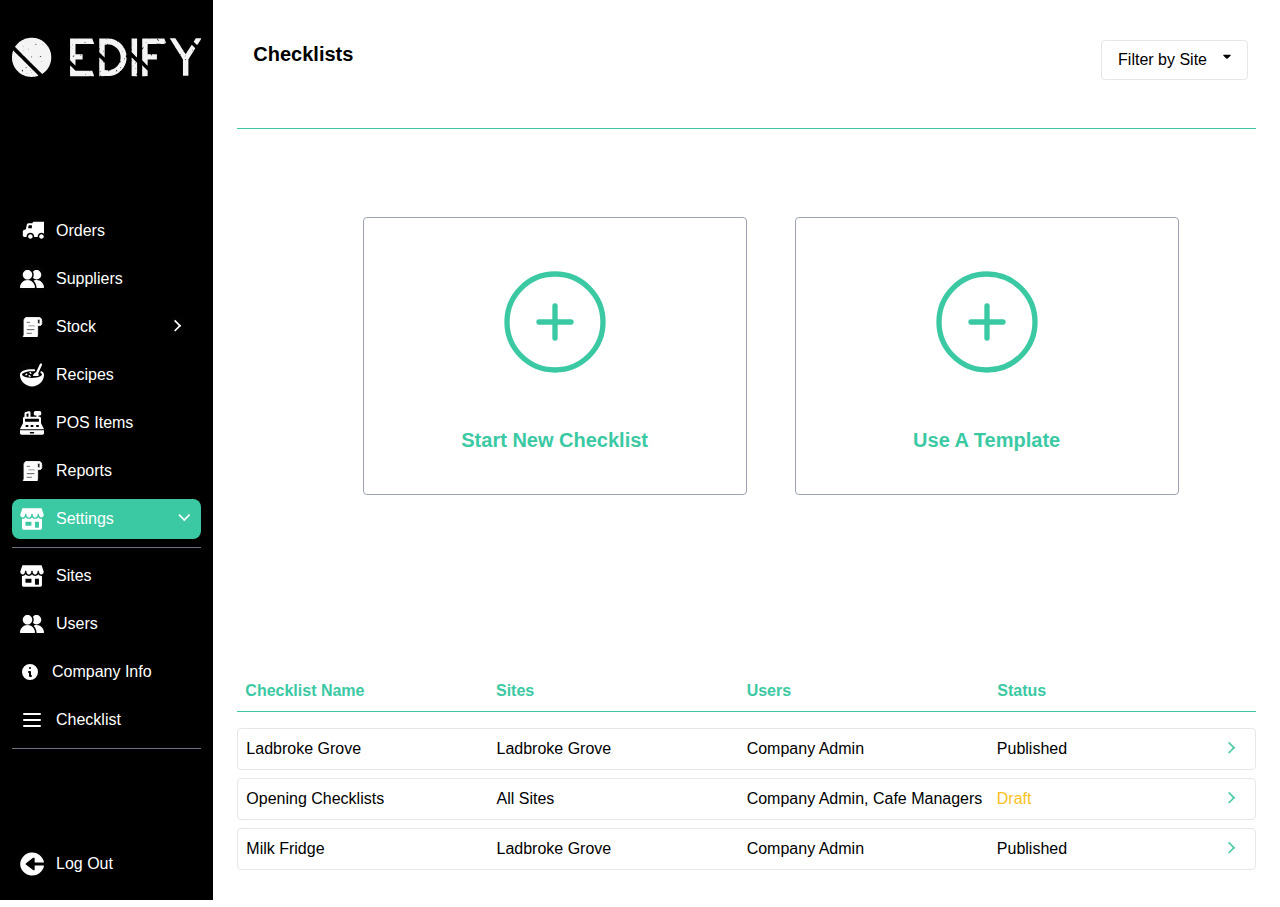
==== index.html @ 3fe95725 "css updates" ====
<!DOCTYPE html><html><head><meta charSet="utf-8"/><title>Edify</title><meta name="description" content="A mobile optimised all-in-one hospitality management platform"/><meta name="viewport" content="width=device-width,initial-scale=1,minimum-scale=1,maximum-scale=1,user-scalable=no"/><meta name="msapplication-tap-highlight" content="no"/><meta name="screen-orientation" content="portrait"/><meta name="msapplication-TileColor" content="#3BC9A3"/><meta name="theme-color" content="#3BC9A3"/><meta name="next-head-count" content="8"/><link rel="preload" href="./_next/static/css/0e52918ff5746d11.css" as="style"/><link rel="stylesheet" href="./_next/static/css/0e52918ff5746d11.css" data-n-g=""/><noscript data-n-css=""></noscript><script defer="" nomodule="" src="./_next/static/chunks/polyfills-5cd94c89d3acac5f.js"></script><script src="./_next/static/chunks/webpack-da8dfe6cb71eeaca.js" defer=""></script><script src="./_next/static/chunks/framework-a87821de553db91d.js" defer=""></script><script src="./_next/static/chunks/main-f4ae3437c92c1efc.js" defer=""></script><script src="./_next/static/chunks/pages/_app-a9b6d50dc5c97fe9.js" defer=""></script><script src="./_next/static/chunks/449-f0b680ad97d85e51.js" defer=""></script><script src="./_next/static/chunks/pages/index-ed192b089a2476a0.js" defer=""></script><script src="./_next/static/RPipzeP_Qdl4DCOxarrR7/_buildManifest.js" defer=""></script><script src="./_next/static/RPipzeP_Qdl4DCOxarrR7/_ssgManifest.js" defer=""></script><script src="./_next/static/RPipzeP_Qdl4DCOxarrR7/_middlewareManifest.js" defer=""></script></head><body><div id="__next"><aside class="w-2/12 h-full inline-block align-top" aria-label="Sidebar"><div class="overflow-y-auto h-full py-4 px-3 bg-black"><div class="w-full"><svg id="svg" version="1.1" xmlns="http://www.w3.org/2000/svg" width="400" height="82.82352941176471" viewBox="0, 0, 400,82.82352941176471" class="w-full"><g id="svgg"><path id="path0" d="M35.723 0.266 C 34.187 0.452,32.790 0.705,31.380 1.051 C 31.268 1.079,31.129 1.148,31.072 1.206 C 31.014 1.263,30.876 1.275,30.764 1.232 C 30.653 1.190,30.341 1.269,30.072 1.410 C 29.803 1.550,29.482 1.665,29.358 1.666 C 29.059 1.667,26.145 2.646,25.924 2.819 C 25.828 2.894,25.225 3.161,24.583 3.413 C 23.942 3.665,23.342 3.927,23.250 3.995 C 23.158 4.064,22.371 4.486,21.500 4.933 C 20.629 5.381,19.879 5.794,19.833 5.851 C 19.787 5.909,19.337 6.203,18.833 6.504 C 18.329 6.805,17.841 7.134,17.749 7.234 C 17.563 7.436,16.029 8.500,15.925 8.500 C 15.889 8.500,15.640 8.706,15.372 8.958 C 15.104 9.210,14.442 9.803,13.900 10.275 C 12.737 11.289,9.586 14.500,9.753 14.500 C 9.787 14.500,9.594 14.742,9.324 15.037 C 9.054 15.333,8.833 15.637,8.833 15.714 C 8.833 15.790,8.758 15.807,8.667 15.750 C 8.575 15.693,8.500 15.723,8.500 15.815 C 8.500 16.029,7.538 17.489,7.139 17.880 C 6.973 18.043,6.717 18.408,6.570 18.692 L 6.303 19.208 7.110 20.052 C 7.554 20.516,8.067 21.023,8.250 21.179 C 8.852 21.692,9.518 22.333,9.449 22.333 C 9.412 22.333,10.541 23.477,11.959 24.875 C 13.377 26.273,14.773 27.672,15.060 27.983 C 15.348 28.295,15.685 28.633,15.810 28.733 C 15.934 28.834,16.197 29.095,16.393 29.313 C 17.127 30.128,17.434 30.425,17.878 30.748 C 18.128 30.930,18.333 31.127,18.333 31.187 C 18.333 31.314,19.667 32.667,19.793 32.667 C 19.840 32.667,20.113 32.942,20.398 33.279 C 20.683 33.615,21.015 33.971,21.136 34.070 C 21.620 34.468,22.997 35.925,22.998 36.042 C 22.999 36.110,23.069 36.167,23.153 36.167 C 23.294 36.167,25.040 37.898,25.825 38.817 C 26.013 39.037,26.167 39.177,26.167 39.128 C 26.167 39.014,29.647 42.534,29.847 42.850 C 29.928 42.978,29.996 43.022,29.997 42.948 C 29.999 42.873,30.319 43.166,30.708 43.598 C 31.098 44.031,31.517 44.467,31.639 44.567 C 31.761 44.668,32.099 45.003,32.389 45.313 C 32.679 45.623,33.055 45.998,33.225 46.146 C 33.786 46.639,43.461 56.333,43.391 56.333 C 43.353 56.333,43.600 56.577,43.939 56.875 C 44.279 57.173,48.186 61.035,52.622 65.458 C 57.058 69.881,60.757 73.500,60.844 73.500 C 60.930 73.500,60.981 73.559,60.958 73.632 C 60.935 73.704,61.511 74.348,62.236 75.063 L 63.556 76.363 64.236 75.988 C 64.611 75.782,65.029 75.514,65.167 75.392 C 65.304 75.270,65.942 74.782,66.583 74.308 C 67.225 73.834,67.862 73.349,68.000 73.231 C 71.111 70.565,74.577 66.790,75.431 65.138 C 75.565 64.879,75.736 64.667,75.810 64.667 C 75.884 64.667,76.163 64.248,76.431 63.737 C 76.698 63.226,77.033 62.682,77.176 62.529 C 77.318 62.375,77.653 61.800,77.920 61.250 C 78.186 60.700,78.464 60.225,78.537 60.194 C 78.609 60.163,78.626 60.070,78.575 59.986 C 78.523 59.902,78.564 59.833,78.667 59.833 C 78.769 59.833,78.807 59.758,78.750 59.667 C 78.693 59.575,78.726 59.500,78.823 59.500 C 78.921 59.500,79.000 59.354,79.000 59.177 C 79.000 58.999,79.069 58.810,79.154 58.758 C 79.239 58.706,79.432 58.289,79.584 57.831 C 79.736 57.374,79.913 57.000,79.977 57.000 C 80.041 57.000,80.110 56.801,80.131 56.559 C 80.151 56.316,80.234 56.034,80.317 55.934 C 80.399 55.833,80.669 55.075,80.918 54.250 C 81.166 53.425,81.467 52.525,81.587 52.250 C 81.845 51.661,82.667 46.912,82.667 46.012 C 82.667 45.669,82.716 45.339,82.777 45.279 C 82.922 45.134,82.953 37.658,82.810 37.333 C 82.749 37.196,82.618 36.371,82.518 35.500 C 82.418 34.629,82.295 33.692,82.246 33.417 C 81.873 31.338,81.602 30.167,81.496 30.167 C 81.427 30.167,81.321 29.901,81.259 29.575 C 81.114 28.802,80.335 26.458,80.162 26.271 C 80.087 26.191,80.070 26.010,80.125 25.869 C 80.185 25.712,80.154 25.655,80.046 25.722 C 79.944 25.784,79.822 25.637,79.758 25.374 C 79.640 24.891,78.657 22.642,78.501 22.500 C 78.451 22.454,78.150 21.892,77.832 21.250 C 77.514 20.608,77.150 19.975,77.024 19.843 C 76.897 19.711,76.720 19.393,76.631 19.135 C 76.541 18.877,76.400 18.667,76.317 18.667 C 76.234 18.667,76.167 18.585,76.167 18.485 C 76.167 18.216,75.562 17.494,75.439 17.617 C 75.381 17.675,75.333 17.600,75.333 17.450 C 75.333 16.822,69.546 10.333,68.986 10.333 C 68.902 10.333,68.833 10.226,68.833 10.095 C 68.833 9.963,68.698 9.813,68.533 9.760 C 68.367 9.708,67.920 9.365,67.539 8.999 C 67.158 8.633,66.801 8.333,66.745 8.333 C 66.690 8.333,66.399 8.146,66.098 7.917 C 65.798 7.687,65.483 7.500,65.399 7.500 C 65.315 7.500,65.164 7.368,65.064 7.207 C 64.963 7.045,64.457 6.692,63.940 6.422 C 63.423 6.151,63.000 5.883,63.000 5.825 C 63.000 5.698,60.272 4.333,60.016 4.333 C 59.916 4.333,59.833 4.271,59.833 4.195 C 59.833 4.061,58.315 3.331,57.542 3.093 C 57.335 3.030,57.167 2.908,57.167 2.822 C 57.167 2.737,57.080 2.667,56.973 2.667 C 56.867 2.667,55.911 2.389,54.848 2.050 C 53.786 1.710,52.879 1.428,52.833 1.422 C 52.788 1.416,52.670 1.361,52.573 1.299 C 51.018 0.307,40.633 -0.330,35.723 0.266 M333.422 1.184 C 333.527 1.513,334.136 2.519,334.485 2.938 C 334.571 3.041,334.863 3.540,335.133 4.048 C 335.404 4.555,335.785 5.141,335.979 5.350 C 336.174 5.559,336.333 5.791,336.333 5.866 C 336.333 5.942,336.755 6.657,337.271 7.456 C 337.787 8.256,338.326 9.155,338.468 9.455 C 338.611 9.755,338.784 10.000,338.852 10.000 C 338.920 10.000,339.082 10.206,339.212 10.458 C 339.905 11.800,340.305 12.473,340.370 12.408 C 340.410 12.367,340.619 12.709,340.834 13.167 C 341.048 13.625,341.361 14.124,341.528 14.276 C 341.696 14.428,341.833 14.611,341.833 14.684 C 341.833 14.757,342.049 15.139,342.312 15.533 C 342.576 15.927,342.845 16.424,342.911 16.638 C 342.977 16.851,343.075 16.981,343.130 16.926 C 343.184 16.871,343.458 17.238,343.739 17.740 C 344.494 19.089,346.035 21.551,346.284 21.804 C 346.403 21.925,346.500 22.131,346.500 22.262 C 346.500 22.393,346.570 22.500,346.655 22.500 C 346.741 22.500,346.862 22.669,346.925 22.875 C 346.987 23.081,347.315 23.625,347.653 24.083 C 347.991 24.542,348.367 25.160,348.488 25.458 C 348.608 25.756,348.777 26.000,348.863 26.000 C 348.949 26.000,348.973 26.075,348.917 26.167 C 348.860 26.258,348.888 26.333,348.978 26.333 C 349.069 26.333,349.312 26.671,349.518 27.083 C 349.724 27.496,349.954 27.833,350.030 27.833 C 350.105 27.833,350.167 27.940,350.167 28.071 C 350.167 28.202,350.269 28.412,350.395 28.538 C 350.521 28.664,350.755 29.025,350.915 29.341 C 351.075 29.658,351.403 30.178,351.645 30.497 C 352.140 31.154,352.350 31.498,352.765 32.333 C 352.925 32.654,353.185 33.067,353.345 33.250 C 353.504 33.433,353.773 33.820,353.942 34.110 C 354.871 35.700,355.242 36.263,355.436 36.379 C 355.555 36.451,355.618 36.601,355.576 36.713 C 355.533 36.825,355.693 37.142,355.932 37.417 C 356.171 37.692,356.547 38.254,356.768 38.667 C 357.233 39.535,357.544 40.048,357.677 40.167 C 357.728 40.212,358.062 40.737,358.419 41.333 C 358.776 41.929,359.166 42.516,359.284 42.637 C 359.403 42.758,359.500 42.928,359.500 43.015 C 359.500 43.203,360.246 44.386,360.786 45.054 L 361.167 45.526 361.167 62.929 L 361.167 80.333 366.917 80.333 L 372.667 80.333 372.667 62.997 L 372.667 45.660 373.054 45.038 C 373.267 44.696,373.494 44.304,373.558 44.167 C 373.623 44.029,374.047 43.354,374.500 42.667 C 374.954 41.979,375.586 40.966,375.904 40.415 C 376.223 39.864,376.619 39.261,376.784 39.075 C 376.948 38.889,377.104 38.641,377.129 38.523 C 377.154 38.405,377.313 38.108,377.482 37.863 C 378.073 37.003,378.957 35.579,379.224 35.057 C 379.372 34.767,379.557 34.505,379.635 34.473 C 379.713 34.442,380.062 33.892,380.412 33.250 C 380.761 32.608,381.099 32.046,381.163 32.000 C 381.227 31.954,381.492 31.542,381.752 31.083 C 382.012 30.625,382.474 29.902,382.779 29.478 C 383.084 29.053,383.333 28.650,383.333 28.583 C 383.333 28.516,383.671 27.954,384.083 27.333 C 384.496 26.713,384.833 26.122,384.833 26.019 C 384.833 25.917,384.908 25.833,385.000 25.833 C 385.092 25.833,385.168 25.702,385.170 25.542 C 385.171 25.381,385.342 25.089,385.550 24.892 C 385.758 24.695,386.141 24.114,386.401 23.600 C 386.660 23.087,386.939 22.667,387.020 22.667 C 387.531 22.667,386.761 21.749,383.591 18.577 C 379.559 14.544,379.636 14.585,378.842 16.042 C 378.530 16.615,378.232 17.121,378.179 17.167 C 377.938 17.376,377.000 18.824,377.000 18.986 C 377.000 19.085,376.869 19.300,376.708 19.463 C 376.403 19.773,375.167 21.727,375.167 21.900 C 375.167 21.955,375.035 22.140,374.875 22.310 C 374.715 22.481,374.321 23.054,374.000 23.584 C 373.679 24.115,373.336 24.631,373.238 24.732 C 373.140 24.834,373.064 24.954,373.068 25.000 C 373.073 25.046,372.657 25.721,372.143 26.500 C 370.018 29.719,369.259 30.922,369.289 31.022 C 369.306 31.080,369.173 31.260,368.993 31.423 C 368.814 31.585,368.667 31.782,368.667 31.860 C 368.667 31.938,368.273 32.586,367.791 33.302 L 366.916 34.602 366.564 34.176 C 366.370 33.942,366.009 33.361,365.760 32.885 C 365.512 32.409,365.258 31.996,365.196 31.968 C 365.039 31.896,364.167 30.539,364.167 30.366 C 364.167 29.882,363.390 29.494,363.089 29.827 C 362.924 30.009,362.724 30.119,362.644 30.070 C 362.408 29.924,362.480 29.377,362.774 29.083 C 363.035 28.822,362.639 27.687,362.163 27.333 C 362.101 27.287,361.846 26.875,361.596 26.417 C 361.346 25.958,361.020 25.490,360.872 25.375 C 360.724 25.260,360.674 25.166,360.760 25.164 C 360.846 25.163,360.835 25.106,360.736 25.039 C 360.636 24.972,360.342 24.542,360.083 24.083 C 359.823 23.625,359.483 23.100,359.326 22.917 C 359.170 22.733,358.916 22.313,358.763 21.982 C 358.610 21.651,358.280 21.164,358.031 20.899 C 357.782 20.634,357.470 20.192,357.339 19.917 C 357.208 19.642,356.816 19.026,356.467 18.549 C 356.119 18.072,355.833 17.606,355.833 17.514 C 355.833 17.359,354.263 14.940,353.749 14.303 C 353.624 14.149,353.284 13.586,352.993 13.053 C 352.702 12.520,352.345 11.990,352.200 11.875 C 352.055 11.760,351.992 11.667,352.060 11.667 C 352.128 11.667,352.001 11.423,351.778 11.125 C 351.555 10.827,351.253 10.347,351.107 10.057 C 350.961 9.768,350.737 9.427,350.609 9.299 C 350.481 9.172,350.244 8.808,350.082 8.492 C 349.920 8.175,349.739 7.879,349.681 7.833 C 349.623 7.787,349.247 7.225,348.844 6.583 C 348.441 5.942,347.993 5.237,347.848 5.017 C 347.702 4.796,347.403 4.311,347.182 3.937 C 346.962 3.563,346.699 3.175,346.599 3.073 C 346.499 2.971,346.154 2.428,345.833 1.866 L 345.250 0.843 339.280 0.838 L 333.311 0.833 333.422 1.184 M388.442 1.125 C 388.111 1.465,387.550 2.340,387.099 3.216 C 386.924 3.555,386.716 3.833,386.636 3.833 C 386.557 3.833,386.422 4.017,386.337 4.241 C 386.252 4.465,385.915 5.028,385.590 5.491 C 385.264 5.954,385.054 6.334,385.124 6.336 C 385.193 6.337,385.165 6.394,385.061 6.461 C 384.957 6.528,384.638 6.980,384.352 7.466 L 383.833 8.348 387.508 12.012 C 391.280 15.772,391.500 15.929,391.500 14.852 C 391.500 14.310,391.551 14.225,391.870 14.237 C 392.133 14.246,392.323 14.082,392.529 13.667 C 392.687 13.346,392.823 13.158,392.829 13.250 C 392.835 13.342,393.074 13.004,393.360 12.500 C 393.645 11.996,394.072 11.294,394.308 10.940 C 394.897 10.058,395.143 9.635,395.267 9.292 C 395.325 9.131,395.430 9.000,395.500 9.000 C 395.571 9.000,395.753 8.756,395.904 8.458 C 396.339 7.604,396.891 6.706,397.207 6.338 C 397.366 6.152,397.456 6.000,397.407 6.000 C 397.357 6.000,397.508 5.749,397.742 5.443 C 397.975 5.136,398.167 4.802,398.167 4.701 C 398.167 4.600,398.354 4.315,398.583 4.068 C 398.813 3.820,399.000 3.516,399.000 3.392 C 399.000 3.268,399.075 3.167,399.167 3.167 C 399.258 3.167,399.335 3.073,399.337 2.958 C 399.339 2.844,399.487 2.563,399.667 2.333 C 399.846 2.104,399.994 1.673,399.996 1.375 L 400.000 0.833 394.362 0.833 C 389.212 0.833,388.700 0.859,388.442 1.125 M137.400 2.051 C 137.454 2.603,137.410 2.832,137.237 2.899 C 137.016 2.984,136.896 2.413,136.988 1.708 C 137.009 1.544,135.483 1.500,129.841 1.500 L 122.667 1.500 122.667 10.333 C 122.667 19.056,122.671 19.167,123.000 19.167 C 123.183 19.167,123.343 19.223,123.355 19.292 C 123.479 20.020,123.431 20.178,123.061 20.271 L 122.667 20.369 122.667 33.957 L 122.667 47.544 128.248 53.105 C 131.318 56.164,133.906 58.667,133.998 58.667 C 134.109 58.667,134.167 56.485,134.167 52.333 L 134.167 46.000 141.542 45.980 C 145.598 45.969,148.973 45.969,149.042 45.980 C 149.110 45.991,149.167 43.527,149.167 40.504 L 149.167 35.009 148.675 34.754 C 148.257 34.538,147.131 34.500,141.175 34.500 L 134.167 34.500 134.167 23.667 L 134.167 12.833 153.917 12.833 C 175.209 12.833,174.272 12.870,173.516 12.075 C 173.433 11.988,173.156 11.317,172.899 10.583 C 172.643 9.850,172.343 9.175,172.232 9.083 C 172.121 8.992,171.991 8.617,171.944 8.250 C 171.851 7.533,170.729 4.239,170.297 3.417 C 170.153 3.142,169.949 2.598,169.844 2.208 L 169.654 1.500 153.757 1.500 C 145.014 1.500,137.740 1.454,137.593 1.397 C 137.366 1.310,137.337 1.409,137.400 2.051 M282.125 1.460 C 278.206 1.484,275.000 1.569,275.000 1.648 C 275.000 1.728,275.111 1.884,275.246 1.996 C 275.462 2.176,275.462 2.257,275.244 2.678 C 275.033 3.087,275.004 4.565,275.040 12.953 L 275.083 22.750 275.500 22.312 C 276.239 21.537,276.605 21.094,276.930 20.583 C 277.292 20.016,277.929 19.333,278.097 19.333 C 278.246 19.333,278.026 20.684,277.841 20.908 C 277.761 21.005,277.426 21.602,277.096 22.236 C 276.766 22.869,276.346 23.493,276.162 23.622 C 275.978 23.751,275.861 23.910,275.901 23.975 C 275.942 24.041,275.756 24.269,275.488 24.483 L 275.000 24.871 275.002 36.144 L 275.003 47.417 280.586 52.976 C 286.937 59.301,286.727 59.169,286.660 56.790 C 286.637 55.943,286.628 53.169,286.642 50.625 L 286.667 46.000 296.417 46.000 L 306.167 46.000 306.167 40.250 L 306.167 34.500 300.939 34.500 L 295.712 34.500 295.613 35.225 C 295.433 36.536,293.974 37.863,293.373 37.262 C 293.240 37.129,293.692 35.167,293.856 35.167 C 293.935 35.167,294.000 35.017,294.000 34.833 C 294.000 34.510,293.889 34.500,290.333 34.500 L 286.667 34.500 286.667 29.657 C 286.667 26.062,286.617 24.844,286.476 24.932 C 286.338 25.017,286.323 24.915,286.423 24.566 C 286.499 24.301,286.587 21.552,286.618 18.458 L 286.675 12.833 296.903 12.833 C 306.490 12.833,307.138 12.815,307.244 12.542 C 307.352 12.264,307.367 12.264,307.572 12.542 C 307.879 12.958,309.575 12.958,309.825 12.542 C 309.991 12.264,310.011 12.264,310.227 12.542 C 310.435 12.810,310.935 12.833,316.409 12.833 C 323.040 12.833,322.261 12.956,323.833 11.668 C 324.154 11.406,324.604 11.042,324.833 10.860 L 325.250 10.528 324.840 9.306 C 324.615 8.633,324.379 8.046,324.316 8.000 C 324.253 7.954,323.963 7.148,323.671 6.208 C 323.379 5.269,323.067 4.500,322.977 4.500 C 322.887 4.500,322.858 4.428,322.912 4.340 C 322.967 4.252,322.928 4.046,322.826 3.882 C 322.724 3.718,322.478 3.111,322.279 2.533 L 321.917 1.483 305.846 1.493 C 289.656 1.503,289.335 1.512,289.889 1.917 C 290.251 2.181,289.846 2.500,289.149 2.500 L 288.775 2.500 289.169 2.081 C 289.785 1.425,289.666 1.414,282.125 1.460 M184.333 12.080 L 184.333 22.667 185.083 22.667 L 185.833 22.667 185.833 23.324 C 185.833 23.978,185.830 23.981,185.125 24.032 L 184.417 24.083 184.371 27.313 L 184.326 30.543 189.121 35.331 C 191.759 37.964,193.983 40.111,194.065 40.101 C 194.147 40.091,194.297 40.226,194.399 40.401 C 194.500 40.576,194.846 40.973,195.167 41.283 L 195.750 41.846 195.833 28.298 L 195.917 14.750 198.542 14.433 L 201.167 14.116 201.167 13.225 C 201.167 12.486,201.217 12.334,201.458 12.334 C 201.777 12.336,202.500 13.281,202.500 13.697 C 202.500 13.976,203.251 14.162,204.395 14.165 C 205.199 14.167,208.510 14.652,208.744 14.801 C 208.839 14.862,208.954 14.915,209.000 14.920 C 209.432 14.963,212.707 16.110,213.125 16.364 C 213.423 16.546,213.667 16.656,213.667 16.609 C 213.667 16.505,215.820 17.616,216.167 17.898 C 216.304 18.010,216.604 18.191,216.833 18.300 C 217.636 18.681,218.784 19.546,219.856 20.577 C 220.097 20.810,220.343 21.000,220.401 21.000 C 220.595 21.000,222.843 23.301,223.279 23.947 C 223.516 24.297,223.857 24.733,224.037 24.917 C 224.497 25.384,225.808 27.422,226.290 28.417 C 226.512 28.875,226.835 29.512,227.007 29.833 C 229.545 34.554,230.194 42.245,228.600 48.708 L 228.363 49.667 228.996 49.667 C 229.619 49.667,230.078 50.329,229.642 50.599 C 229.561 50.649,229.538 50.760,229.592 50.847 C 229.781 51.154,228.768 51.941,228.031 52.059 C 227.433 52.155,227.273 52.264,227.070 52.712 C 226.561 53.837,225.637 55.425,225.376 55.625 C 225.157 55.792,225.151 55.834,225.343 55.837 C 225.511 55.840,225.477 55.928,225.232 56.129 C 225.038 56.287,224.738 56.677,224.565 56.995 C 224.392 57.314,224.023 57.801,223.746 58.079 C 223.469 58.356,223.058 58.862,222.831 59.202 C 222.605 59.542,222.258 59.906,222.061 60.012 C 221.864 60.117,221.607 60.383,221.490 60.602 C 221.373 60.821,221.197 61.000,221.098 61.000 C 221.000 61.000,220.656 61.268,220.335 61.596 C 219.458 62.490,217.354 64.060,216.469 64.481 C 216.039 64.686,215.664 64.910,215.636 64.981 C 215.607 65.051,215.021 65.361,214.333 65.669 C 213.646 65.977,212.965 66.327,212.820 66.448 C 212.675 66.568,212.474 66.667,212.371 66.667 C 212.269 66.667,211.514 66.892,210.693 67.167 C 209.872 67.442,209.006 67.667,208.767 67.667 C 208.529 67.667,208.333 67.733,208.333 67.814 C 208.333 67.895,208.183 68.000,208.000 68.048 C 207.728 68.120,207.667 68.276,207.667 68.901 L 207.667 69.667 207.000 69.667 L 206.333 69.667 206.333 69.000 L 206.333 68.333 205.625 68.336 C 204.382 68.340,204.180 68.453,204.283 69.090 C 204.429 69.990,204.192 71.196,203.881 71.135 C 203.429 71.046,202.998 70.279,202.890 69.373 L 202.787 68.500 201.492 68.500 C 199.946 68.500,196.336 68.033,196.042 67.794 C 195.881 67.664,195.833 65.918,195.833 60.092 L 195.833 52.558 195.448 52.196 C 195.049 51.821,194.500 51.708,194.500 52.000 C 194.500 52.092,194.200 52.167,193.833 52.167 L 193.167 52.167 193.167 51.434 C 193.167 50.923,193.245 50.672,193.428 50.602 C 193.707 50.495,184.909 41.500,184.526 41.500 C 184.169 41.500,184.265 47.276,184.625 47.492 C 184.903 47.658,184.903 47.675,184.625 47.842 C 184.350 48.006,184.333 48.980,184.333 64.508 L 184.333 81.000 185.750 81.000 C 187.203 81.000,187.532 80.826,186.750 80.470 C 186.061 80.156,186.245 79.866,187.203 79.758 C 187.504 79.724,187.930 79.641,188.150 79.573 C 188.540 79.451,188.547 79.466,188.460 80.238 L 188.371 81.029 197.644 80.952 C 208.731 80.860,208.709 80.863,214.417 79.195 C 215.333 78.928,216.383 78.558,216.750 78.375 C 217.117 78.191,217.885 77.872,218.458 77.665 C 219.031 77.458,219.500 77.219,219.500 77.134 C 219.500 77.050,219.580 77.030,219.677 77.090 C 219.775 77.150,219.981 77.090,220.136 76.957 C 220.290 76.824,220.976 76.423,221.660 76.066 C 222.344 75.709,223.005 75.323,223.130 75.208 C 223.255 75.094,223.708 74.801,224.137 74.557 C 224.566 74.313,224.992 74.032,225.083 73.932 C 225.175 73.832,225.662 73.470,226.167 73.129 C 227.800 72.022,228.167 71.584,228.167 70.742 C 228.167 69.958,228.430 69.764,228.833 70.250 C 228.947 70.387,229.106 70.500,229.185 70.500 C 229.351 70.500,231.752 68.134,232.250 67.479 C 232.433 67.238,233.152 66.338,233.846 65.479 C 234.541 64.620,235.253 63.679,235.430 63.390 C 237.802 59.487,238.907 57.296,239.696 54.934 C 239.975 54.100,240.272 53.286,240.356 53.127 C 240.518 52.822,241.060 50.434,241.346 48.766 C 241.439 48.225,241.579 47.663,241.656 47.516 C 241.734 47.370,241.839 46.688,241.891 46.000 C 241.943 45.313,242.037 44.056,242.100 43.208 L 242.214 41.667 241.763 41.667 C 240.628 41.667,240.444 41.158,240.607 38.473 L 240.717 36.667 241.299 36.667 L 241.881 36.667 241.770 35.465 C 241.708 34.805,241.598 34.224,241.526 34.174 C 241.453 34.124,241.296 33.525,241.176 32.843 C 240.829 30.865,239.536 26.642,238.962 25.609 C 238.852 25.412,238.752 25.212,238.741 25.167 C 238.656 24.828,237.429 22.406,237.321 22.364 C 237.246 22.335,237.227 22.204,237.277 22.073 C 237.328 21.941,237.287 21.833,237.187 21.833 C 237.087 21.833,236.816 21.477,236.585 21.042 C 236.092 20.115,235.789 19.616,235.650 19.500 C 235.595 19.454,235.463 19.251,235.357 19.049 C 235.019 18.408,233.132 16.005,232.216 15.050 C 232.014 14.839,231.879 14.667,231.917 14.667 C 232.062 14.667,229.201 11.912,228.250 11.137 C 227.700 10.688,226.977 10.092,226.643 9.811 C 226.310 9.531,225.812 9.165,225.537 8.998 C 225.261 8.831,224.986 8.612,224.924 8.511 C 224.861 8.411,224.513 8.177,224.149 7.991 L 223.487 7.653 223.170 8.368 C 222.996 8.762,222.685 9.264,222.479 9.485 L 222.104 9.887 221.940 9.521 C 221.710 9.005,222.189 8.043,222.745 7.903 C 223.479 7.719,223.116 7.197,221.839 6.596 C 221.423 6.401,220.746 6.042,220.333 5.799 C 219.921 5.556,219.088 5.171,218.483 4.945 C 217.877 4.719,217.240 4.453,217.066 4.354 C 216.622 4.103,213.833 3.158,213.833 3.259 C 213.833 3.305,213.609 3.226,213.335 3.084 C 213.061 2.943,212.780 2.819,212.710 2.809 C 212.640 2.799,212.508 2.767,212.417 2.739 C 209.595 1.855,198.919 1.091,198.445 1.739 C 198.254 2.000,198.210 2.004,198.018 1.772 C 197.832 1.547,196.936 1.513,191.069 1.504 L 184.333 1.493 184.333 12.080 M252.667 13.333 C 252.667 19.881,252.731 25.167,252.811 25.167 C 252.890 25.167,253.136 25.025,253.356 24.851 C 253.746 24.544,253.768 24.544,254.136 24.842 L 254.515 25.149 254.100 25.421 C 253.872 25.571,253.475 25.668,253.218 25.638 L 252.750 25.583 252.704 27.892 L 252.657 30.201 253.287 30.867 C 253.633 31.234,254.014 31.620,254.133 31.725 C 254.252 31.830,254.439 32.021,254.550 32.148 C 254.790 32.426,260.370 38.127,262.516 40.288 C 263.356 41.134,264.109 41.786,264.188 41.737 C 264.269 41.687,264.333 32.774,264.333 21.573 L 264.333 1.500 258.500 1.500 L 252.667 1.500 252.667 13.333 M307.502 2.569 C 307.964 3.302,307.923 4.805,307.437 4.926 C 306.575 5.143,306.197 4.280,306.410 2.582 L 306.524 1.669 306.913 1.959 C 307.126 2.119,307.392 2.393,307.502 2.569 M200.584 3.001 C 200.977 3.435,200.825 3.567,200.091 3.429 C 199.463 3.311,199.378 3.189,199.700 2.867 C 199.986 2.580,200.238 2.619,200.584 3.001 M310.500 4.969 C 310.500 5.896,310.070 6.500,309.410 6.500 C 309.013 6.500,309.000 6.462,309.000 5.333 L 309.000 4.167 309.750 4.167 L 310.500 4.167 310.500 4.969 M322.742 6.384 C 322.916 6.558,322.918 6.659,322.753 6.884 C 322.435 7.319,322.167 7.220,322.167 6.667 C 322.167 6.135,322.385 6.028,322.742 6.384 M30.167 7.517 C 30.167 7.841,29.817 8.343,29.658 8.245 C 29.302 8.024,29.472 6.973,29.833 7.167 C 30.017 7.265,30.167 7.422,30.167 7.517 M284.167 9.333 L 284.167 10.000 283.500 10.000 L 282.833 10.000 282.833 9.333 L 282.833 8.667 283.500 8.667 L 284.167 8.667 284.167 9.333 M322.697 8.944 C 322.983 9.203,322.985 9.241,322.726 9.527 C 322.317 9.978,322.167 9.904,322.167 9.250 C 322.167 8.595,322.255 8.544,322.697 8.944 M154.984 10.344 C 155.018 11.506,155.013 11.519,154.656 11.327 C 154.456 11.221,153.960 11.085,153.554 11.025 L 152.815 10.917 153.699 9.889 C 154.759 8.656,154.936 8.719,154.984 10.344 M198.158 11.573 C 198.305 11.750,198.309 11.901,198.172 12.156 C 197.872 12.717,197.500 12.585,197.500 11.917 C 197.500 11.294,197.797 11.138,198.158 11.573 M313.140 11.816 C 313.189 12.166,312.953 12.490,312.643 12.497 C 312.459 12.502,312.352 12.048,312.450 11.675 C 312.574 11.201,313.067 11.302,313.140 11.816 M50.905 12.762 C 51.089 12.946,51.167 13.344,51.167 14.098 L 51.167 15.173 50.708 15.065 C 50.456 15.005,49.961 14.827,49.607 14.669 L 48.964 14.382 49.478 14.016 C 49.761 13.814,50.115 13.391,50.265 13.075 C 50.580 12.410,50.562 12.419,50.905 12.762 M127.845 14.886 C 127.759 15.113,127.717 15.328,127.753 15.364 C 128.033 15.644,127.143 15.785,126.809 15.514 L 126.428 15.205 127.064 14.570 C 127.768 13.865,128.171 14.029,127.845 14.886 M65.837 14.421 C 66.091 14.728,66.031 14.800,65.358 14.993 C 64.686 15.186,64.477 14.890,64.992 14.473 C 65.452 14.101,65.565 14.094,65.837 14.421 M255.194 14.577 C 255.379 14.982,255.043 15.833,254.698 15.833 C 254.604 15.833,254.574 14.624,254.658 14.208 C 254.698 14.011,255.045 14.249,255.194 14.577 M187.667 15.217 C 187.667 15.596,187.391 16.000,187.133 16.000 C 187.060 16.000,187.000 15.737,187.000 15.417 C 187.000 14.944,187.063 14.833,187.333 14.833 C 187.570 14.833,187.667 14.944,187.667 15.217 M23.956 18.437 C 23.838 19.489,23.211 19.872,22.816 19.134 C 22.641 18.808,22.690 18.710,23.268 18.220 C 24.085 17.529,24.060 17.521,23.956 18.437 M235.728 20.476 C 235.986 20.761,235.987 20.803,235.738 21.010 C 235.071 21.563,234.468 21.266,234.842 20.567 C 235.099 20.087,235.352 20.060,235.728 20.476 M128.732 22.095 C 128.855 22.418,128.564 23.000,128.279 23.000 C 128.115 23.000,128.020 22.180,128.149 21.875 C 128.216 21.718,128.650 21.882,128.732 22.095 M35.320 23.696 C 35.469 23.961,35.505 24.231,35.418 24.432 C 35.342 24.607,35.292 24.806,35.307 24.875 C 35.359 25.121,34.867 24.995,34.768 24.736 C 34.361 23.675,34.820 22.809,35.320 23.696 M25.000 26.077 C 25.000 26.386,24.514 26.861,24.320 26.742 C 24.145 26.634,24.119 26.152,24.267 25.767 C 24.389 25.448,25.000 25.707,25.000 26.077 M381.996 25.745 C 382.265 26.069,382.488 27.083,382.342 27.319 C 382.168 27.601,381.000 26.357,381.000 25.889 C 381.000 25.431,381.657 25.337,381.996 25.745 M2.279 27.477 C 2.137 27.831,1.897 28.600,1.746 29.186 C 1.594 29.771,1.412 30.325,1.341 30.417 C 1.270 30.508,1.206 30.696,1.197 30.833 C 1.189 30.971,1.071 31.533,0.935 32.083 C 0.142 35.277,-0.222 41.585,0.155 45.595 C 0.388 48.081,0.954 51.394,1.158 51.466 C 1.235 51.494,1.260 51.662,1.213 51.841 C 1.166 52.020,1.199 52.167,1.286 52.167 C 1.373 52.167,1.445 52.260,1.446 52.375 C 1.449 52.730,2.361 55.726,2.601 56.167 C 2.813 56.556,3.202 57.518,3.780 59.081 C 3.915 59.447,4.081 59.785,4.148 59.831 C 4.215 59.878,4.557 60.479,4.908 61.167 C 5.259 61.854,5.630 62.472,5.732 62.539 C 5.833 62.606,5.857 62.663,5.785 62.664 C 5.713 62.666,5.807 62.831,5.994 63.031 C 6.180 63.232,6.333 63.487,6.333 63.599 C 6.333 63.711,6.596 64.116,6.917 64.500 C 7.238 64.884,7.500 65.247,7.500 65.307 C 7.501 65.368,7.725 65.679,8.000 66.000 C 8.275 66.321,8.499 66.682,8.500 66.802 C 8.500 66.921,8.575 66.973,8.667 66.917 C 8.758 66.860,8.833 66.882,8.833 66.966 C 8.833 67.050,9.019 67.318,9.246 67.563 C 9.473 67.808,9.666 68.038,9.676 68.074 C 9.777 68.436,13.567 72.242,14.625 73.044 C 15.106 73.408,15.500 73.775,15.500 73.859 C 15.500 73.942,15.631 74.065,15.792 74.130 C 16.182 74.290,17.570 75.220,17.636 75.366 C 17.665 75.429,18.171 75.763,18.761 76.108 C 19.351 76.454,19.833 76.795,19.833 76.868 C 19.833 76.941,19.894 77.000,19.967 77.000 C 20.041 77.000,20.938 77.444,21.962 77.987 C 22.985 78.530,23.993 79.028,24.200 79.094 C 24.408 79.160,25.109 79.459,25.759 79.759 C 26.409 80.060,27.554 80.473,28.304 80.679 C 29.053 80.884,29.667 81.124,29.667 81.211 C 29.667 81.298,29.848 81.324,30.070 81.268 C 30.291 81.213,30.497 81.238,30.528 81.325 C 30.558 81.411,31.146 81.596,31.833 81.735 C 38.360 83.059,47.689 82.886,52.262 81.356 C 52.805 81.174,53.700 80.904,54.250 80.755 C 54.800 80.606,55.362 80.439,55.500 80.382 C 55.637 80.326,55.806 80.292,55.875 80.307 C 56.456 80.430,54.945 78.818,47.908 71.809 C 41.025 64.954,34.247 58.161,33.560 57.429 C 33.456 57.318,33.156 57.041,32.893 56.814 C 32.631 56.587,32.023 55.977,31.542 55.460 C 31.060 54.943,30.667 54.538,30.667 54.560 C 30.667 54.582,24.409 48.353,16.760 40.717 C 9.112 33.081,2.782 26.833,2.695 26.833 C 2.608 26.833,2.420 27.123,2.279 27.477 M194.157 27.261 C 193.875 27.601,193.878 28.945,194.162 29.583 C 194.781 30.976,194.285 30.885,193.570 29.474 C 193.078 28.503,193.033 26.962,193.506 27.254 C 193.582 27.300,193.691 27.263,193.748 27.169 C 193.806 27.076,193.970 27.000,194.114 27.000 C 194.331 27.000,194.338 27.043,194.157 27.261 M234.000 28.500 C 234.000 29.151,233.986 29.167,233.417 29.167 C 232.847 29.167,232.833 29.151,232.833 28.500 C 232.833 27.849,232.847 27.833,233.417 27.833 C 233.986 27.833,234.000 27.849,234.000 28.500 M357.000 35.667 L 357.000 36.333 356.333 36.333 L 355.667 36.333 355.667 35.667 L 355.667 35.000 356.333 35.000 L 357.000 35.000 357.000 35.667 M145.617 36.177 C 146.021 36.463,146.333 37.144,146.333 37.738 C 146.333 38.359,145.566 38.092,144.988 37.269 C 144.723 36.892,144.430 36.493,144.336 36.382 C 143.881 35.842,144.912 35.677,145.617 36.177 M366.879 36.500 C 367.134 36.623,367.313 36.805,367.278 36.904 C 367.185 37.163,366.375 37.066,366.068 36.759 C 365.924 36.615,365.738 36.540,365.653 36.592 C 365.569 36.644,365.500 36.565,365.500 36.417 C 365.500 36.102,366.137 36.140,366.879 36.500 M131.326 37.482 C 131.630 38.217,131.196 39.007,130.187 39.556 L 129.391 39.989 128.821 39.507 C 128.288 39.057,128.231 38.361,128.737 38.492 C 128.816 38.512,128.925 38.462,128.981 38.381 C 129.037 38.300,129.408 38.139,129.804 38.023 C 130.363 37.860,130.563 37.703,130.695 37.323 C 130.892 36.758,131.042 36.796,131.326 37.482 M61.769 39.167 C 61.582 40.406,60.000 41.192,59.107 40.489 C 58.394 39.928,58.685 39.459,59.941 39.143 C 60.439 39.018,60.811 38.791,61.050 38.469 C 61.513 37.842,61.911 38.228,61.769 39.167 M42.090 40.307 C 42.315 40.639,42.500 41.123,42.500 41.383 C 42.500 42.140,41.691 41.957,41.248 41.100 C 41.063 40.742,40.763 40.367,40.581 40.267 C 40.399 40.166,40.219 40.065,40.182 40.043 C 40.144 40.020,40.244 39.858,40.404 39.681 C 40.807 39.235,41.549 39.511,42.090 40.307 M365.800 39.944 C 365.862 40.367,365.488 40.699,365.171 40.502 C 364.979 40.384,364.973 40.275,365.137 39.916 C 365.363 39.420,365.724 39.435,365.800 39.944 M252.669 44.708 C 252.672 47.608,252.767 48.330,253.121 48.112 C 253.369 47.958,254.000 48.483,254.000 48.843 C 254.000 49.110,253.882 49.167,253.332 49.167 L 252.665 49.167 252.707 65.042 L 252.750 80.917 258.542 80.960 L 264.333 81.004 264.333 79.262 C 264.333 78.304,264.260 77.474,264.170 77.419 C 263.923 77.266,263.432 77.588,263.172 78.074 C 262.870 78.639,262.681 78.424,262.557 77.373 C 262.414 76.166,262.517 75.977,263.200 76.189 C 264.465 76.582,264.333 77.919,264.333 64.664 L 264.333 52.789 258.761 47.228 C 255.696 44.169,253.071 41.667,252.928 41.667 C 252.700 41.667,252.667 42.057,252.669 44.708 M238.642 43.532 C 238.525 43.744,238.445 43.973,238.465 44.042 C 238.484 44.110,238.443 44.167,238.374 44.167 C 238.305 44.167,238.153 44.373,238.037 44.625 C 237.732 45.289,237.286 45.773,236.854 45.910 L 236.477 46.030 236.896 45.367 C 237.126 45.002,237.269 44.658,237.213 44.602 C 237.157 44.546,237.199 44.500,237.306 44.500 C 237.412 44.500,237.500 44.393,237.500 44.262 C 237.500 43.926,238.698 42.702,238.785 42.949 C 238.823 43.059,238.759 43.321,238.642 43.532 M368.167 45.612 C 368.167 45.673,368.052 45.850,367.912 46.005 C 367.772 46.160,367.603 46.599,367.537 46.981 L 367.417 47.674 366.596 46.921 C 366.145 46.506,365.714 46.167,365.638 46.167 C 365.349 46.167,365.517 45.816,365.875 45.672 C 366.313 45.496,368.167 45.447,368.167 45.612 M32.590 48.988 C 32.538 49.074,32.571 49.191,32.664 49.248 C 32.863 49.371,33.167 49.215,33.167 48.990 C 33.167 48.787,32.716 48.786,32.590 48.988 M63.833 50.322 C 63.833 50.609,63.321 50.866,62.941 50.771 C 62.520 50.665,62.494 50.024,62.891 49.524 C 63.067 49.301,63.833 49.950,63.833 50.322 M190.402 51.143 C 190.450 51.221,190.305 51.459,190.078 51.671 L 189.667 52.058 189.667 51.357 C 189.667 50.673,190.044 50.564,190.402 51.143 M262.067 52.384 C 262.408 52.633,262.150 53.530,261.609 53.979 C 261.457 54.105,261.333 54.353,261.333 54.530 C 261.333 54.942,261.084 54.790,260.801 54.205 C 260.299 53.169,261.257 51.792,262.067 52.384 M275.000 60.190 C 275.000 61.883,275.045 62.246,275.277 62.415 C 275.534 62.604,275.534 62.645,275.277 63.013 C 275.027 63.368,275.000 64.279,275.000 72.206 L 275.000 81.004 280.792 80.960 L 286.583 80.917 286.608 79.470 C 286.628 78.318,286.582 78.003,286.382 77.926 C 286.160 77.841,286.162 77.782,286.399 77.421 C 286.625 77.076,286.667 76.432,286.667 73.323 L 286.667 69.634 280.928 63.900 C 277.771 60.747,275.146 58.167,275.094 58.167 C 275.043 58.167,275.000 59.077,275.000 60.190 M122.773 58.449 C 122.504 58.719,122.658 81.128,122.930 81.232 C 123.402 81.413,164.000 81.348,164.000 81.167 C 164.000 80.379,165.405 80.068,165.556 80.822 L 165.654 81.311 169.452 81.322 C 173.871 81.336,173.874 81.335,173.445 80.214 C 173.277 79.776,172.891 78.695,172.588 77.813 C 172.284 76.931,171.917 75.956,171.773 75.646 C 171.543 75.157,170.791 73.098,169.877 70.458 L 169.603 69.667 163.728 69.667 C 157.940 69.667,157.849 69.672,157.606 70.018 C 157.349 70.385,157.000 70.321,157.000 69.907 C 157.000 69.700,155.417 69.667,145.619 69.667 L 134.237 69.667 128.558 64.005 C 125.435 60.891,122.831 58.391,122.773 58.449 M255.774 59.583 C 255.624 59.734,255.455 60.039,255.399 60.262 C 255.343 60.484,255.237 60.667,255.162 60.667 C 254.905 60.667,254.880 60.247,255.110 59.792 C 255.238 59.540,255.293 59.333,255.234 59.333 C 255.174 59.333,255.222 59.217,255.340 59.075 C 255.530 58.847,255.584 58.846,255.801 59.063 C 256.019 59.281,256.015 59.342,255.774 59.583 M30.403 61.768 C 30.722 61.890,30.750 62.559,30.448 62.863 C 30.328 62.984,30.122 63.327,29.991 63.625 C 29.859 63.923,29.685 64.167,29.603 64.167 C 29.150 64.167,28.780 62.822,29.167 62.583 C 29.258 62.527,29.333 62.340,29.333 62.169 C 29.333 61.902,29.516 61.775,30.028 61.686 C 30.089 61.675,30.258 61.712,30.403 61.768 M229.610 62.042 C 229.811 62.362,229.822 62.667,229.634 62.667 C 229.541 62.667,229.509 62.783,229.564 62.925 C 229.618 63.068,229.597 63.143,229.516 63.093 C 229.435 63.043,229.249 63.302,229.102 63.668 C 228.666 64.759,228.064 64.359,228.209 63.073 C 228.322 62.069,229.216 61.411,229.610 62.042 M262.167 65.333 L 262.167 66.000 261.500 66.000 L 260.833 66.000 260.833 65.333 L 260.833 64.667 261.500 64.667 L 262.167 64.667 262.167 65.333 M21.842 67.588 C 22.112 67.727,22.333 67.912,22.333 67.997 C 22.333 68.082,22.523 68.431,22.754 68.772 C 23.402 69.727,23.438 71.167,22.814 71.167 C 22.162 71.167,20.833 69.336,20.833 68.439 C 20.833 67.318,21.019 67.162,21.842 67.588 M220.941 67.792 C 221.488 68.281,222.167 69.265,222.167 69.567 C 222.167 69.724,222.234 69.812,222.316 69.761 C 222.488 69.654,222.292 70.638,222.057 71.059 C 221.651 71.785,220.000 69.694,220.000 68.453 C 220.000 67.431,220.302 67.219,220.941 67.792 M39.559 69.473 C 39.818 69.759,39.817 69.795,39.543 70.021 C 39.048 70.430,38.341 70.423,38.449 70.010 C 38.498 69.821,38.605 69.667,38.686 69.667 C 38.767 69.667,38.833 69.554,38.833 69.417 C 38.833 69.073,39.224 69.103,39.559 69.473 M186.453 70.918 C 187.310 71.346,188.244 73.003,187.625 72.999 C 187.510 72.998,187.079 72.664,186.667 72.256 C 186.254 71.849,185.823 71.512,185.708 71.508 C 185.594 71.503,185.500 71.356,185.500 71.181 C 185.500 71.005,185.594 70.823,185.708 70.777 C 185.823 70.731,185.924 70.687,185.933 70.680 C 185.942 70.673,186.176 70.780,186.453 70.918 M163.543 71.792 C 162.810 72.350,162.303 71.984,162.856 71.296 L 163.213 70.853 163.515 71.218 C 163.794 71.555,163.796 71.599,163.543 71.792 M41.489 73.812 C 41.618 74.053,41.580 74.193,41.324 74.425 C 40.925 74.787,40.543 74.537,40.754 74.053 C 40.827 73.886,40.874 73.694,40.860 73.625 C 40.804 73.359,41.330 73.516,41.489 73.812 M31.847 74.958 C 31.855 75.027,31.897 75.308,31.941 75.582 C 32.090 76.498,31.859 77.264,31.533 76.938 C 31.105 76.509,31.207 74.833,31.661 74.833 C 31.756 74.833,31.840 74.890,31.847 74.958 M156.063 77.188 C 156.220 77.973,156.189 78.410,155.958 78.678 C 155.844 78.812,155.765 78.892,155.784 78.857 C 155.802 78.822,155.709 78.685,155.575 78.552 C 155.329 78.305,155.251 77.408,155.434 76.930 C 155.603 76.491,155.952 76.634,156.063 77.188 " stroke="none" fill="#f4f4f4" fill-rule="evenodd"></path><path id="path1" d="M126.220 1.458 C 128.220 1.485,131.445 1.485,133.386 1.458 C 135.328 1.431,133.692 1.410,129.750 1.410 C 125.808 1.410,124.220 1.432,126.220 1.458 M145.625 1.458 C 150.048 1.483,157.285 1.483,161.708 1.458 C 166.131 1.434,162.512 1.413,153.667 1.413 C 144.821 1.413,141.202 1.434,145.625 1.458 M185.750 1.450 C 189.400 1.566,197.961 1.572,197.891 1.458 C 197.848 1.390,194.762 1.349,191.032 1.368 C 187.302 1.387,184.925 1.424,185.750 1.450 M199.708 1.457 C 200.327 1.489,201.340 1.489,201.958 1.457 C 202.577 1.425,202.071 1.399,200.833 1.399 C 199.596 1.399,199.090 1.425,199.708 1.457 M255.625 1.458 C 257.206 1.485,259.794 1.485,261.375 1.458 C 262.956 1.431,261.662 1.408,258.500 1.408 C 255.338 1.408,254.044 1.431,255.625 1.458 M278.553 1.458 C 280.553 1.485,283.778 1.485,285.720 1.458 C 287.661 1.431,286.025 1.410,282.083 1.410 C 278.142 1.410,276.553 1.432,278.553 1.458 M289.446 1.601 C 289.511 1.768,289.586 1.797,289.658 1.681 C 289.735 1.555,294.521 1.489,305.676 1.458 L 321.583 1.413 305.465 1.377 C 290.901 1.343,289.356 1.365,289.446 1.601 M227.000 10.167 C 227.211 10.350,227.422 10.500,227.468 10.500 C 227.514 10.500,227.416 10.350,227.250 10.167 C 227.084 9.983,226.873 9.833,226.782 9.833 C 226.691 9.833,226.789 9.983,227.000 10.167 M122.833 19.286 C 122.971 19.336,123.179 19.454,123.295 19.546 C 123.454 19.672,123.481 19.645,123.403 19.440 C 123.345 19.290,123.137 19.173,122.941 19.180 C 122.697 19.189,122.663 19.222,122.833 19.286 M19.918 33.001 C 20.084 33.185,20.255 33.301,20.297 33.259 C 20.387 33.169,19.912 32.667,19.736 32.667 C 19.669 32.667,19.751 32.817,19.918 33.001 M82.895 41.333 C 82.895 42.296,82.923 42.690,82.956 42.208 C 82.990 41.727,82.990 40.940,82.956 40.458 C 82.923 39.977,82.895 40.371,82.895 41.333 M23.189 69.945 C 23.177 70.143,23.124 70.443,23.071 70.611 C 22.980 70.900,22.985 70.901,23.165 70.620 C 23.270 70.457,23.323 70.157,23.284 69.954 C 23.212 69.584,23.212 69.584,23.189 69.945 M31.875 76.083 C 31.877 76.450,31.911 76.580,31.951 76.373 C 31.991 76.166,31.990 75.866,31.948 75.706 C 31.906 75.547,31.874 75.717,31.875 76.083 M22.500 78.417 C 22.729 78.548,22.992 78.655,23.083 78.655 C 23.175 78.655,23.063 78.548,22.833 78.417 C 22.604 78.286,22.342 78.178,22.250 78.178 C 22.158 78.178,22.271 78.286,22.500 78.417 " stroke="none" fill="#f8f4f4" fill-rule="evenodd"></path><path id="path2" d="M126.220 1.458 C 128.220 1.485,131.445 1.485,133.386 1.458 C 135.328 1.431,133.692 1.410,129.750 1.410 C 125.808 1.410,124.220 1.432,126.220 1.458 M145.625 1.458 C 150.048 1.483,157.285 1.483,161.708 1.458 C 166.131 1.434,162.512 1.413,153.667 1.413 C 144.821 1.413,141.202 1.434,145.625 1.458 M185.750 1.450 C 189.400 1.566,197.961 1.572,197.891 1.458 C 197.848 1.390,194.762 1.349,191.032 1.368 C 187.302 1.387,184.925 1.424,185.750 1.450 M199.708 1.457 C 200.327 1.489,201.340 1.489,201.958 1.457 C 202.577 1.425,202.071 1.399,200.833 1.399 C 199.596 1.399,199.090 1.425,199.708 1.457 M255.625 1.458 C 257.206 1.485,259.794 1.485,261.375 1.458 C 262.956 1.431,261.662 1.408,258.500 1.408 C 255.338 1.408,254.044 1.431,255.625 1.458 M278.553 1.458 C 280.553 1.485,283.778 1.485,285.720 1.458 C 287.661 1.431,286.025 1.410,282.083 1.410 C 278.142 1.410,276.553 1.432,278.553 1.458 M289.446 1.601 C 289.511 1.768,289.586 1.797,289.658 1.681 C 289.735 1.555,294.521 1.489,305.676 1.458 L 321.583 1.413 305.465 1.377 C 290.901 1.343,289.356 1.365,289.446 1.601 M227.000 10.167 C 227.211 10.350,227.422 10.500,227.468 10.500 C 227.514 10.500,227.416 10.350,227.250 10.167 C 227.084 9.983,226.873 9.833,226.782 9.833 C 226.691 9.833,226.789 9.983,227.000 10.167 M122.833 19.286 C 122.971 19.336,123.179 19.454,123.295 19.546 C 123.454 19.672,123.481 19.645,123.403 19.440 C 123.345 19.290,123.137 19.173,122.941 19.180 C 122.697 19.189,122.663 19.222,122.833 19.286 M19.918 33.001 C 20.084 33.185,20.255 33.301,20.297 33.259 C 20.387 33.169,19.912 32.667,19.736 32.667 C 19.669 32.667,19.751 32.817,19.918 33.001 M82.895 41.333 C 82.895 42.296,82.923 42.690,82.956 42.208 C 82.990 41.727,82.990 40.940,82.956 40.458 C 82.923 39.977,82.895 40.371,82.895 41.333 M23.189 69.945 C 23.177 70.143,23.124 70.443,23.071 70.611 C 22.980 70.900,22.985 70.901,23.165 70.620 C 23.270 70.457,23.323 70.157,23.284 69.954 C 23.212 69.584,23.212 69.584,23.189 69.945 M31.875 76.083 C 31.877 76.450,31.911 76.580,31.951 76.373 C 31.991 76.166,31.990 75.866,31.948 75.706 C 31.906 75.547,31.874 75.717,31.875 76.083 M22.500 78.417 C 22.729 78.548,22.992 78.655,23.083 78.655 C 23.175 78.655,23.063 78.548,22.833 78.417 C 22.604 78.286,22.342 78.178,22.250 78.178 C 22.158 78.178,22.271 78.286,22.500 78.417 " stroke="none" fill="#f8f4f4" fill-rule="evenodd"></path><path id="path3" d="M126.220 1.458 C 128.220 1.485,131.445 1.485,133.386 1.458 C 135.328 1.431,133.692 1.410,129.750 1.410 C 125.808 1.410,124.220 1.432,126.220 1.458 M145.625 1.458 C 150.048 1.483,157.285 1.483,161.708 1.458 C 166.131 1.434,162.512 1.413,153.667 1.413 C 144.821 1.413,141.202 1.434,145.625 1.458 M185.750 1.450 C 189.400 1.566,197.961 1.572,197.891 1.458 C 197.848 1.390,194.762 1.349,191.032 1.368 C 187.302 1.387,184.925 1.424,185.750 1.450 M199.708 1.457 C 200.327 1.489,201.340 1.489,201.958 1.457 C 202.577 1.425,202.071 1.399,200.833 1.399 C 199.596 1.399,199.090 1.425,199.708 1.457 M255.625 1.458 C 257.206 1.485,259.794 1.485,261.375 1.458 C 262.956 1.431,261.662 1.408,258.500 1.408 C 255.338 1.408,254.044 1.431,255.625 1.458 M278.553 1.458 C 280.553 1.485,283.778 1.485,285.720 1.458 C 287.661 1.431,286.025 1.410,282.083 1.410 C 278.142 1.410,276.553 1.432,278.553 1.458 M289.446 1.601 C 289.511 1.768,289.586 1.797,289.658 1.681 C 289.735 1.555,294.521 1.489,305.676 1.458 L 321.583 1.413 305.465 1.377 C 290.901 1.343,289.356 1.365,289.446 1.601 M227.000 10.167 C 227.211 10.350,227.422 10.500,227.468 10.500 C 227.514 10.500,227.416 10.350,227.250 10.167 C 227.084 9.983,226.873 9.833,226.782 9.833 C 226.691 9.833,226.789 9.983,227.000 10.167 M122.833 19.286 C 122.971 19.336,123.179 19.454,123.295 19.546 C 123.454 19.672,123.481 19.645,123.403 19.440 C 123.345 19.290,123.137 19.173,122.941 19.180 C 122.697 19.189,122.663 19.222,122.833 19.286 M19.918 33.001 C 20.084 33.185,20.255 33.301,20.297 33.259 C 20.387 33.169,19.912 32.667,19.736 32.667 C 19.669 32.667,19.751 32.817,19.918 33.001 M82.895 41.333 C 82.895 42.296,82.923 42.690,82.956 42.208 C 82.990 41.727,82.990 40.940,82.956 40.458 C 82.923 39.977,82.895 40.371,82.895 41.333 M23.189 69.945 C 23.177 70.143,23.124 70.443,23.071 70.611 C 22.980 70.900,22.985 70.901,23.165 70.620 C 23.270 70.457,23.323 70.157,23.284 69.954 C 23.212 69.584,23.212 69.584,23.189 69.945 M31.875 76.083 C 31.877 76.450,31.911 76.580,31.951 76.373 C 31.991 76.166,31.990 75.866,31.948 75.706 C 31.906 75.547,31.874 75.717,31.875 76.083 M22.500 78.417 C 22.729 78.548,22.992 78.655,23.083 78.655 C 23.175 78.655,23.063 78.548,22.833 78.417 C 22.604 78.286,22.342 78.178,22.250 78.178 C 22.158 78.178,22.271 78.286,22.500 78.417 " stroke="none" fill="#f8f4f4" fill-rule="evenodd"></path><path id="path4" d="M126.220 1.458 C 128.220 1.485,131.445 1.485,133.386 1.458 C 135.328 1.431,133.692 1.410,129.750 1.410 C 125.808 1.410,124.220 1.432,126.220 1.458 M145.625 1.458 C 150.048 1.483,157.285 1.483,161.708 1.458 C 166.131 1.434,162.512 1.413,153.667 1.413 C 144.821 1.413,141.202 1.434,145.625 1.458 M185.750 1.450 C 189.400 1.566,197.961 1.572,197.891 1.458 C 197.848 1.390,194.762 1.349,191.032 1.368 C 187.302 1.387,184.925 1.424,185.750 1.450 M199.708 1.457 C 200.327 1.489,201.340 1.489,201.958 1.457 C 202.577 1.425,202.071 1.399,200.833 1.399 C 199.596 1.399,199.090 1.425,199.708 1.457 M255.625 1.458 C 257.206 1.485,259.794 1.485,261.375 1.458 C 262.956 1.431,261.662 1.408,258.500 1.408 C 255.338 1.408,254.044 1.431,255.625 1.458 M278.553 1.458 C 280.553 1.485,283.778 1.485,285.720 1.458 C 287.661 1.431,286.025 1.410,282.083 1.410 C 278.142 1.410,276.553 1.432,278.553 1.458 M289.446 1.601 C 289.511 1.768,289.586 1.797,289.658 1.681 C 289.735 1.555,294.521 1.489,305.676 1.458 L 321.583 1.413 305.465 1.377 C 290.901 1.343,289.356 1.365,289.446 1.601 M227.000 10.167 C 227.211 10.350,227.422 10.500,227.468 10.500 C 227.514 10.500,227.416 10.350,227.250 10.167 C 227.084 9.983,226.873 9.833,226.782 9.833 C 226.691 9.833,226.789 9.983,227.000 10.167 M122.833 19.286 C 122.971 19.336,123.179 19.454,123.295 19.546 C 123.454 19.672,123.481 19.645,123.403 19.440 C 123.345 19.290,123.137 19.173,122.941 19.180 C 122.697 19.189,122.663 19.222,122.833 19.286 M19.918 33.001 C 20.084 33.185,20.255 33.301,20.297 33.259 C 20.387 33.169,19.912 32.667,19.736 32.667 C 19.669 32.667,19.751 32.817,19.918 33.001 M82.895 41.333 C 82.895 42.296,82.923 42.690,82.956 42.208 C 82.990 41.727,82.990 40.940,82.956 40.458 C 82.923 39.977,82.895 40.371,82.895 41.333 M23.189 69.945 C 23.177 70.143,23.124 70.443,23.071 70.611 C 22.980 70.900,22.985 70.901,23.165 70.620 C 23.270 70.457,23.323 70.157,23.284 69.954 C 23.212 69.584,23.212 69.584,23.189 69.945 M31.875 76.083 C 31.877 76.450,31.911 76.580,31.951 76.373 C 31.991 76.166,31.990 75.866,31.948 75.706 C 31.906 75.547,31.874 75.717,31.875 76.083 M22.500 78.417 C 22.729 78.548,22.992 78.655,23.083 78.655 C 23.175 78.655,23.063 78.548,22.833 78.417 C 22.604 78.286,22.342 78.178,22.250 78.178 C 22.158 78.178,22.271 78.286,22.500 78.417 " stroke="none" fill="#f8f4f4" fill-rule="evenodd"></path></g></svg></div><ul class="space-y-2 mt-28"><li><a href="#" class="flex items-center p-2 text-base font-normal rounded-lg hover:bg-egreen text-white"><svg xmlns="http://www.w3.org/2000/svg" class="h-5 w-6 fill-white cursor-pointer" viewBox="0 0 24 24"><path d="M7.98299 5.46805C7.9966 5.3989 8.03415 5.33673 8.089 5.29248C8.14386 5.24823 8.21257 5.22472 8.28304 5.22604H11.577C11.6565 5.22604 11.7329 5.25764 11.7891 5.3139C11.8454 5.37016 11.877 5.44647 11.877 5.52603V8.54703C11.877 8.62659 11.8454 8.70289 11.7891 8.75916C11.7329 8.81542 11.6565 8.84705 11.577 8.84705H7.67702C7.63182 8.84802 7.58698 8.83877 7.54585 8.81998C7.50473 8.80119 7.46838 8.77334 7.43953 8.73853C7.41068 8.70371 7.39005 8.66285 7.37923 8.61896C7.3684 8.57506 7.36767 8.52928 7.37703 8.48505L7.98299 5.46805ZM28.183 0.996033H14.283C13.8471 0.99613 13.4259 1.15326 13.0964 1.43866C12.7669 1.72406 12.5513 2.11863 12.489 2.55005C12.4791 2.62231 12.4431 2.68847 12.3879 2.73615C12.3327 2.78382 12.2619 2.80971 12.189 2.80902H8.02803C7.46964 2.81036 6.92879 3.00444 6.49696 3.35846C6.06514 3.71248 5.76884 4.20476 5.65804 4.75204L4.64503 9.82703C4.64185 9.84388 4.63434 9.85964 4.62331 9.87277C4.61227 9.88591 4.59804 9.89599 4.58199 9.90204C3.62113 10.2281 2.67727 10.6022 1.75398 11.023C1.51978 11.1904 1.32884 11.4111 1.19685 11.6669C1.06487 11.9227 0.995669 12.2062 0.99501 12.494V17.309C0.99501 17.7899 1.18601 18.251 1.52602 18.591C1.86602 18.931 2.32716 19.122 2.808 19.122H5.243C5.28544 19.1222 5.32744 19.1134 5.36623 19.0962C5.40501 19.079 5.43974 19.0537 5.46803 19.022C5.496 18.9903 5.51716 18.9531 5.53023 18.9129C5.5433 18.8727 5.54799 18.8302 5.54402 18.788C5.53279 18.6985 5.52708 18.6083 5.52699 18.518C5.52699 17.3162 6.00444 16.1636 6.85426 15.3138C7.70408 14.464 8.85666 13.9865 10.0585 13.9865C11.2603 13.9865 12.413 14.464 13.2628 15.3138C14.1126 16.1636 14.59 17.3162 14.59 18.518C14.5899 18.6083 14.5842 18.6985 14.573 18.788C14.5684 18.8302 14.5728 18.8728 14.5859 18.9132C14.599 18.9535 14.6205 18.9906 14.649 19.022C14.6773 19.0537 14.712 19.079 14.7507 19.0962C14.7895 19.1134 14.8315 19.1222 14.874 19.122H18.535C18.5774 19.1222 18.6194 19.1134 18.6582 19.0962C18.697 19.079 18.7317 19.0537 18.76 19.022C18.788 18.9903 18.8091 18.9531 18.8222 18.9129C18.8353 18.8727 18.84 18.8302 18.836 18.788C18.8248 18.6985 18.8191 18.6083 18.819 18.518C18.819 17.3162 19.2964 16.1636 20.1463 15.3138C20.9961 14.464 22.1487 13.9865 23.3505 13.9865C24.5523 13.9865 25.7049 14.464 26.5548 15.3138C27.4046 16.1636 27.882 17.3162 27.882 18.518C27.8819 18.6083 27.8762 18.6985 27.865 18.788C27.8604 18.8302 27.8648 18.8728 27.8779 18.9132C27.891 18.9535 27.9125 18.9906 27.941 19.022C27.9693 19.0537 28.004 19.079 28.0428 19.0962C28.0816 19.1134 28.1236 19.1222 28.166 19.122H28.184C28.6647 19.122 29.1257 18.9312 29.4657 18.5914C29.8056 18.2516 29.9968 17.7907 29.997 17.31V2.81003C29.9968 2.32954 29.8058 1.86881 29.466 1.52905C29.1263 1.18929 28.6655 0.998312 28.185 0.998047L28.183 0.996033Z" fill="white"></path><path d="M10.063 21.236C11.5647 21.236 12.782 20.0187 12.782 18.517C12.782 17.0154 11.5647 15.798 10.063 15.798C8.56135 15.798 7.34401 17.0154 7.34401 18.517C7.34401 20.0187 8.56135 21.236 10.063 21.236Z" fill="white"></path><path d="M23.354 21.236C24.8557 21.236 26.073 20.0187 26.073 18.517C26.073 17.0154 24.8557 15.798 23.354 15.798C21.8523 15.798 20.635 17.0154 20.635 18.517C20.635 20.0187 21.8523 21.236 23.354 21.236Z" fill="white"></path></svg><span class="flex-1 ml-3 whitespace-nowrap">Orders</span></a></li><li><a href="#" class="flex items-center p-2 text-base font-normal rounded-lg hover:bg-egreen text-white"><svg width="24" height="24" viewBox="0 0 24 24" fill="none" xmlns="http://www.w3.org/2000/svg"><path opacity="0.01" d="M24 0H0V24H24V0Z" fill="white"></path><path d="M13.75 7.75C13.7499 8.7187 13.5228 9.67396 13.087 10.5391C13.0404 10.6338 13.025 10.7407 13.043 10.8447C13.061 10.9487 13.1114 11.0443 13.187 11.1179C14.065 11.9988 15.2563 12.4958 16.5 12.5C17.7598 12.5 18.968 11.9994 19.8588 11.1086C20.7496 10.2178 21.25 9.00978 21.25 7.75C21.25 6.49022 20.7496 5.28216 19.8588 4.39136C18.968 3.50056 17.7598 3 16.5 3C15.2546 3.00286 14.0612 3.5 13.182 4.38208C13.1064 4.45568 13.056 4.55127 13.038 4.65527C13.02 4.75928 13.0355 4.86623 13.0821 4.96094C13.5191 5.82581 13.7478 6.78097 13.75 7.75V7.75Z" fill="white"></path><path d="M16.5 13C15.6915 13 14.8885 13.1329 14.123 13.3931C14.0427 13.4199 13.9705 13.4665 13.9132 13.5288C13.856 13.5911 13.8154 13.667 13.7955 13.7493C13.7755 13.8315 13.7767 13.9174 13.799 13.999C13.8213 14.0807 13.8639 14.1554 13.923 14.2161C15.5733 15.8914 16.4989 18.1483 16.5 20.5C16.5 20.6326 16.5526 20.7597 16.6464 20.8535C16.7402 20.9473 16.8674 21 17 21H23.5C23.6326 21 23.7598 20.9473 23.8536 20.8535C23.9473 20.7597 24 20.6326 24 20.5C23.9976 18.5116 23.2066 16.6052 21.8006 15.1992C20.3946 13.7932 18.4884 13.0024 16.5 13Z" fill="white"></path><path d="M7.5 12.5C10.1234 12.5 12.25 10.3734 12.25 7.75C12.25 5.12665 10.1234 3 7.5 3C4.87665 3 2.75 5.12665 2.75 7.75C2.75 10.3734 4.87665 12.5 7.5 12.5Z" fill="white"></path><path d="M15 20.5C15 18.5109 14.2098 16.6033 12.8033 15.1968C11.3968 13.7903 9.48912 13 7.5 13C5.51088 13 3.60324 13.7903 2.19672 15.1968C0.790193 16.6033 0 18.5109 0 20.5C0 20.6326 0.0526552 20.7597 0.146423 20.8535C0.240192 20.9473 0.367392 21 0.5 21H14.5C14.6326 21 14.7598 20.9473 14.8536 20.8535C14.9473 20.7597 15 20.6326 15 20.5Z" fill="white"></path></svg><span class="flex-1 ml-3 whitespace-nowrap">Suppliers</span></a></li><li><a class="flex items-center p-2 text-base font-normal rounded-lg cursor-pointer hover:bg-egreen text-white false"><svg xmlns="http://www.w3.org/2000/svg" class="h-5 w-6 fill-white cursor-pointer undefined" fill="none" viewBox="0 0 24 24" stroke="currentColor" stroke-width="1"><path d="M21.493 7.45703C21.493 7.5286 21.4789 7.5995 21.4515 7.66562C21.4242 7.73174 21.384 7.7918 21.3334 7.84241C21.2828 7.89302 21.2227 7.93318 21.1566 7.96057C21.0904 7.98796 21.0196 8.00204 20.948 8.00204H19.041C18.969 8.00178 18.8999 7.97304 18.8489 7.92209C18.798 7.87114 18.7693 7.8021 18.769 7.73004V4.34503C18.769 4.16303 18.8 2.57605 19.894 2.55505C20.3214 2.56395 20.7284 2.74003 21.0275 3.0455C21.3267 3.35098 21.4941 3.76152 21.494 4.18906L21.493 7.45703ZM14.411 11.543H8.41804C8.20136 11.543 7.9935 11.457 7.84028 11.3037C7.68707 11.1505 7.60103 10.9427 7.60103 10.726C7.60103 10.5094 7.68707 10.3016 7.84028 10.1483C7.9935 9.99513 8.20136 9.90906 8.41804 9.90906H14.411C14.6277 9.90906 14.8355 9.99513 14.9887 10.1483C15.1419 10.3016 15.228 10.5094 15.228 10.726C15.228 10.9427 15.1419 11.1505 14.9887 11.3037C14.8355 11.457 14.6277 11.543 14.411 11.543ZM5.42201 6.36804C5.42201 6.15136 5.50811 5.94356 5.66133 5.79034C5.81455 5.63713 6.02234 5.55106 6.23903 5.55106H8.96303C9.17971 5.55106 9.38751 5.63713 9.54072 5.79034C9.69394 5.94356 9.78004 6.15136 9.78004 6.36804C9.78004 6.58472 9.69394 6.79252 9.54072 6.94574C9.38751 7.09896 9.17971 7.18506 8.96303 7.18506H6.23903C6.02234 7.18506 5.81455 7.09896 5.66133 6.94574C5.50811 6.79252 5.42201 6.58472 5.42201 6.36804ZM11.959 19.4431C11.959 19.6597 11.873 19.8675 11.7197 20.0208C11.5665 20.174 11.3587 20.26 11.142 20.26H6.24202C6.02533 20.26 5.81754 20.174 5.66432 20.0208C5.5111 19.8675 5.425 19.6597 5.425 19.4431C5.425 19.2264 5.5111 19.0185 5.66432 18.8653C5.81754 18.7121 6.02533 18.626 6.24202 18.626H11.142C11.3586 18.626 11.5662 18.712 11.7194 18.865C11.8726 19.018 11.9587 19.2255 11.959 19.442V19.4431ZM6.23903 15.902C6.02234 15.902 5.81455 15.816 5.66133 15.6628C5.50811 15.5095 5.42201 15.3017 5.42201 15.0851C5.42201 14.8684 5.50811 14.6605 5.66133 14.5073C5.81455 14.3541 6.02234 14.268 6.23903 14.268H14.411C14.6277 14.268 14.8355 14.3541 14.9887 14.5073C15.1419 14.6605 15.228 14.8684 15.228 15.0851C15.228 15.3017 15.1419 15.5095 14.9887 15.6628C14.8355 15.816 14.6277 15.902 14.411 15.902H6.23903ZM22.419 1.36203C21.7507 0.760855 20.8924 0.413644 19.994 0.381042H6.23903C5.22776 0.381042 4.25787 0.782757 3.5428 1.49783C2.82772 2.21291 2.42604 3.18276 2.42604 4.19403V21.0811C2.4245 21.7109 2.27725 22.3318 1.99586 22.8952C1.71448 23.4587 1.30658 23.9494 0.804028 24.329L0.684033 24.418C0.50081 24.5551 0.365414 24.7464 0.29707 24.9648C0.228727 25.1832 0.230904 25.4175 0.303296 25.6346C0.375688 25.8516 0.514589 26.0404 0.70033 26.174C0.88607 26.3076 1.10921 26.3794 1.33802 26.3791H15.502C15.7379 26.3792 15.9674 26.3027 16.156 26.161L16.276 26.0721C17.0502 25.4898 17.6789 24.736 18.1126 23.8698C18.5464 23.0037 18.7735 22.0487 18.776 21.08V10.453C18.7763 10.381 18.805 10.312 18.856 10.261C18.9069 10.2101 18.976 10.1813 19.048 10.181H21.493C22.0709 10.181 22.6252 9.95146 23.0338 9.54282C23.4425 9.13417 23.672 8.57995 23.672 8.00204V4.18906C23.6718 3.65638 23.5602 3.12965 23.3444 2.64264C23.1286 2.15563 22.8134 1.71909 22.419 1.36105V1.36203Z" fill="white"></path></svg><span class="flex-1 ml-3 whitespace-nowrap">Stock</span><svg xmlns="http://www.w3.org/2000/svg" class="h-5 w-6 inline-block mt-1 false" viewBox="0 0 24 24"><path opacity="0.01" d="M16 0H0V16H16V0Z" fill="#ffffff"></path><path d="M12.1421 8.07107L5.071 1L3.65679 2.41421L10.7279 9.48528L12.1421 8.07107Z" fill="#ffffff"></path><path d="M10.7281 6.65693L3.657 13.728L5.07121 15.1422L12.1423 8.07115L10.7281 6.65693Z" fill="#ffffff"></path></svg></a></li><li><a href="#" class="flex items-center p-2 text-base font-normal rounded-lg hover:bg-egreen text-white"><svg width="24" height="24" viewBox="0 0 24 24" fill="none" xmlns="http://www.w3.org/2000/svg"><path opacity="0.01" d="M24 0H0V24H24V0Z" fill="white"></path><path d="M11.28 10.829C11.3495 10.7636 11.4048 10.6846 11.4427 10.597C11.4805 10.5094 11.5 10.4149 11.5 10.3195C11.5 10.2241 11.4805 10.1296 11.4427 10.042C11.4048 9.9544 11.3495 9.87543 11.28 9.80999L10.608 9.165C10.514 9.06965 10.3968 9.0004 10.268 8.9641C10.1391 8.92781 10.003 8.92571 9.87303 8.958C9.74455 8.98828 9.62655 9.0525 9.53139 9.14397C9.43622 9.23545 9.36736 9.35081 9.33201 9.47799C9.29886 9.60396 9.30151 9.73668 9.33967 9.86123C9.37783 9.98578 9.44998 10.0972 9.54802 10.183L10.22 10.828C10.3633 10.9632 10.5528 11.0386 10.7498 11.0388C10.9468 11.039 11.1365 10.9639 11.28 10.829Z" fill="white"></path><path d="M6.14201 10.648L5.47001 11.293C5.37198 11.3788 5.29983 11.4902 5.26167 11.6147C5.22351 11.7393 5.22085 11.872 5.25401 11.998C5.28945 12.1251 5.35835 12.2404 5.4535 12.3319C5.54866 12.4234 5.66659 12.4876 5.79503 12.518C5.92497 12.5503 6.06108 12.5482 6.18995 12.5119C6.31883 12.4756 6.43602 12.4064 6.53001 12.311L7.20201 11.666C7.26731 11.5996 7.31871 11.5208 7.35316 11.4342C7.38762 11.3477 7.40443 11.2551 7.40266 11.162C7.40089 11.0689 7.38057 10.977 7.34285 10.8919C7.30513 10.8067 7.2508 10.7299 7.18303 10.666C7.04304 10.5337 6.85861 10.4584 6.666 10.4551C6.47339 10.4518 6.28649 10.5206 6.14201 10.648Z" fill="white"></path><path d="M8.72 12.21C8.65069 12.2754 8.59548 12.3543 8.55774 12.4419C8.52 12.5294 8.50055 12.6237 8.50055 12.719C8.50055 12.8143 8.52 12.9086 8.55774 12.9962C8.59548 13.0837 8.65069 13.1626 8.72 13.228L9.392 13.873C9.48578 13.9684 9.60282 14.0376 9.73154 14.0739C9.86026 14.1102 9.99622 14.1123 10.126 14.08C10.2545 14.0498 10.3726 13.9856 10.4677 13.8941C10.5629 13.8026 10.6317 13.6872 10.667 13.56C10.6993 13.4348 10.6963 13.3032 10.6583 13.1797C10.6204 13.0561 10.549 12.9455 10.452 12.86L9.78 12.215C9.63681 12.0795 9.44715 12.0039 9.25 12.0039C9.05285 12.0039 8.86319 12.0795 8.72 12.215V12.21Z" fill="white"></path><path d="M21.943 8.46802C21.8201 8.39028 21.6823 8.3393 21.5384 8.31845C21.3945 8.2976 21.2479 8.30735 21.108 8.34702C20.9697 8.38482 20.8413 8.45237 20.7318 8.54495C20.6223 8.63753 20.5343 8.75289 20.474 8.883C20.3811 9.08849 20.3662 9.3208 20.432 9.5365C20.4979 9.75219 20.6401 9.9365 20.832 10.055C21.594 10.544 22 11.061 22 11.519C22 12.919 18.2 14.879 12 14.879C5.8 14.879 2 12.922 2 11.519C2 10.116 5.8 8.159 12 8.159C12.773 8.159 13.509 8.19 14.205 8.245C14.4491 8.24829 14.6856 8.16078 14.8687 7.99945C15.0518 7.83812 15.1685 7.61451 15.196 7.37201C15.2149 7.1297 15.1418 6.88917 14.9913 6.6983C14.8409 6.50744 14.624 6.38024 14.384 6.34201C13.593 6.27401 12.793 6.242 12 6.242C6.183 6.242 0 8.093 0 11.522V12.482C0.251992 15.4912 1.62544 18.296 3.84805 20.3403C6.07067 22.3845 8.98022 23.5191 12 23.5191C15.0198 23.5191 17.9294 22.3845 20.152 20.3403C22.3746 18.296 23.748 15.4912 24 12.482V11.522C23.9499 10.8787 23.7341 10.2593 23.3736 9.72415C23.0132 9.18898 22.5203 8.75624 21.943 8.46802Z" fill="white"></path><path d="M13.3 11.711C13.1618 11.915 13.0624 12.1429 13.007 12.383C12.9909 12.4567 12.993 12.5332 13.0133 12.6059C13.0335 12.6786 13.0712 12.7452 13.123 12.8C13.1759 12.8567 13.2411 12.9005 13.3135 12.9281C13.386 12.9556 13.4638 12.9662 13.541 12.959L18.113 12.952C18.2291 12.9546 18.3426 12.9168 18.4338 12.8449C18.525 12.773 18.5884 12.6716 18.613 12.558C18.7214 11.9568 18.629 11.3365 18.35 10.793C18.2855 10.6578 18.2528 10.5096 18.2545 10.3598C18.2562 10.2101 18.2923 10.0627 18.36 9.92903L21.96 2.05003C22.0213 1.91422 22.0543 1.76735 22.0571 1.61839C22.0599 1.46942 22.0324 1.32144 21.9763 1.18342C21.9202 1.0454 21.8367 0.920195 21.7307 0.815439C21.6248 0.710683 21.4987 0.628557 21.36 0.574015C21.0789 0.453124 20.7619 0.445681 20.4754 0.553232C20.1889 0.660783 19.9551 0.874985 19.823 1.15101L16.194 9.09702C16.1402 9.22064 16.0601 9.33102 15.9592 9.42048C15.8583 9.50994 15.7392 9.57632 15.61 9.615C15.0967 9.7773 14.6245 10.0486 14.2258 10.4104C13.8271 10.7722 13.5113 11.2158 13.3 11.711Z" fill="white"></path></svg><span class="flex-1 ml-3 whitespace-nowrap">Recipes</span></a></li><li><a href="#" class="flex items-center p-2 text-base font-normal rounded-lg hover:bg-egreen text-white"><svg width="24" height="24" viewBox="0 0 24 24" fill="none" xmlns="http://www.w3.org/2000/svg"><path d="M10.5 21H13.5C13.6989 21 13.8897 21.079 14.0303 21.2197C14.171 21.3603 14.25 21.5511 14.25 21.75C14.25 21.9489 14.171 22.1397 14.0303 22.2803C13.8897 22.421 13.6989 22.5 13.5 22.5H10.5C10.3011 22.5 10.1103 22.421 9.96967 22.2803C9.82901 22.1397 9.75 21.9489 9.75 21.75C9.75 21.5511 9.82901 21.3603 9.96967 21.2197C10.1103 21.079 10.3011 21 10.5 21ZM0.25 19.25C0.183696 19.25 0.120096 19.2764 0.0732117 19.3232C0.0263276 19.3701 0 19.4337 0 19.5V22.25C0 22.6478 0.158026 23.0294 0.439331 23.3107C0.720636 23.592 1.10218 23.75 1.5 23.75H22.5C22.8978 23.75 23.2794 23.592 23.5607 23.3107C23.842 23.0294 24 22.6478 24 22.25V19.5C24 19.4337 23.9737 19.3701 23.9268 19.3232C23.8799 19.2764 23.8163 19.25 23.75 19.25H0.25Z" fill="white"></path><path d="M6.5 3.08502C6.49988 3.02924 6.51843 2.975 6.55267 2.93097C6.58692 2.88694 6.6349 2.85559 6.689 2.84198L8.189 2.46698C8.22634 2.45813 8.26518 2.45781 8.30267 2.466C8.34016 2.4742 8.37533 2.49072 8.40558 2.51434C8.43582 2.53796 8.46038 2.56809 8.47742 2.60248C8.49445 2.63686 8.50353 2.67464 8.504 2.71301V5.50299C8.504 5.56929 8.47767 5.63293 8.43079 5.67981C8.3839 5.72669 8.3203 5.75299 8.254 5.75299H6.754C6.68769 5.75299 6.62409 5.72669 6.57721 5.67981C6.53033 5.63293 6.504 5.56929 6.504 5.50299L6.5 3.08502ZM18 16.007H17C16.7348 16.007 16.4804 15.9016 16.2929 15.7141C16.1054 15.5266 16 15.2722 16 15.007C16 14.7418 16.1054 14.4875 16.2929 14.2999C16.4804 14.1124 16.7348 14.007 17 14.007H18C18.2652 14.007 18.5196 14.1124 18.7071 14.2999C18.8946 14.4875 19 14.7418 19 15.007C19 15.2722 18.8946 15.5266 18.7071 15.7141C18.5196 15.9016 18.2652 16.007 18 16.007ZM12.5 16.007H11.5C11.2348 16.007 10.9804 15.9016 10.7929 15.7141C10.6054 15.5266 10.5 15.2722 10.5 15.007C10.5 14.7418 10.6054 14.4875 10.7929 14.2999C10.9804 14.1124 11.2348 14.007 11.5 14.007H12.5C12.7652 14.007 13.0196 14.1124 13.2071 14.2999C13.3946 14.4875 13.5 14.7418 13.5 15.007C13.5 15.2722 13.3946 15.5266 13.2071 15.7141C13.0196 15.9016 12.7652 16.007 12.5 16.007ZM8.5 15.007C8.5 15.2722 8.39463 15.5266 8.20709 15.7141C8.01956 15.9016 7.76522 16.007 7.5 16.007H6.5C6.23478 16.007 5.98044 15.9016 5.79291 15.7141C5.60537 15.5266 5.5 15.2722 5.5 15.007C5.5 14.7418 5.60537 14.4875 5.79291 14.2999C5.98044 14.1124 6.23478 14.007 6.5 14.007H7.5C7.76522 14.007 8.01956 14.1124 8.20709 14.2999C8.39463 14.4875 8.5 14.7418 8.5 15.007ZM18.5 7.75C18.8 7.75 19.045 8.085 19.045 8.5V10C19.045 10.414 18.801 10.75 18.5 10.75H5.547C5.247 10.75 5.00201 10.414 5.00201 10V8.5C5.00201 8.085 5.246 7.75 5.547 7.75H18.5ZM23.651 18.25C23.6924 18.2503 23.7332 18.2404 23.7697 18.221C23.8063 18.2016 23.8375 18.1734 23.8604 18.139C23.8833 18.1045 23.8973 18.0649 23.9011 18.0237C23.9048 17.9825 23.8983 17.9411 23.882 17.903C23.87 17.874 23.856 17.844 23.842 17.815L21.026 12.185C21.0094 12.1507 21.0005 12.1131 21 12.075V7.25C21 6.85218 20.842 6.47064 20.5607 6.18933C20.2794 5.90803 19.8978 5.75 19.5 5.75H18.75C18.6837 5.75 18.6201 5.72364 18.5732 5.67676C18.5263 5.62987 18.5 5.5663 18.5 5.5V4.75C18.5 4.6837 18.5263 4.62013 18.5732 4.57324C18.6201 4.52636 18.6837 4.5 18.75 4.5H19.5C19.964 4.49947 20.4088 4.31495 20.7368 3.98688C21.0649 3.6588 21.2495 3.21397 21.25 2.75V1.75C21.2495 1.28603 21.0649 0.841197 20.7368 0.513123C20.4088 0.185049 19.964 0.00052934 19.5 0H15.5C15.036 0.00052934 14.5912 0.185049 14.2632 0.513123C13.9351 0.841197 13.7505 1.28603 13.75 1.75V2.75C13.7505 3.21397 13.9351 3.6588 14.2632 3.98688C14.5912 4.31495 15.036 4.49947 15.5 4.5H16.25C16.3163 4.5 16.3799 4.52636 16.4268 4.57324C16.4737 4.62013 16.5 4.6837 16.5 4.75V5.5C16.5 5.5663 16.4737 5.62987 16.4268 5.67676C16.3799 5.72364 16.3163 5.75 16.25 5.75H10.75C10.6837 5.75 10.6201 5.72364 10.5732 5.67676C10.5263 5.62987 10.5 5.5663 10.5 5.5V1.75C10.5001 1.52207 10.4482 1.29711 10.3484 1.09222C10.2485 0.887334 10.1033 0.707922 9.92368 0.567566C9.74409 0.42721 9.53487 0.329624 9.31192 0.282227C9.08897 0.234829 8.85815 0.238847 8.63699 0.294006L5.63699 1.04401C5.31218 1.12502 5.02382 1.31239 4.81778 1.57623C4.61174 1.84008 4.49987 2.16524 4.5 2.5V5.51801C4.50011 5.57806 4.4785 5.63613 4.43918 5.68152C4.39985 5.72691 4.34547 5.75657 4.28601 5.76501C3.92889 5.81649 3.60229 5.99495 3.36609 6.2677C3.12989 6.54045 2.99992 6.88919 3 7.25V12.075C2.99994 12.1138 2.99105 12.1521 2.974 12.187L0.15799 17.815C0.14399 17.844 0.130012 17.874 0.118012 17.903C0.101726 17.9411 0.0951624 17.9825 0.0989385 18.0237C0.102715 18.0649 0.11669 18.1045 0.139618 18.139C0.162547 18.1734 0.1937 18.2016 0.230256 18.221C0.266811 18.2404 0.307625 18.2503 0.349 18.25H23.651Z" fill="white"></path></svg><span class="flex-1 ml-3 whitespace-nowrap">POS Items</span></a></li><li><a href="#" class="flex items-center p-2 text-base font-normal rounded-lg hover:bg-egreen text-white"><svg xmlns="http://www.w3.org/2000/svg" class="h-5 w-6 fill-white cursor-pointer undefined" fill="none" viewBox="0 0 24 24" stroke="currentColor" stroke-width="1"><path d="M21.493 7.45703C21.493 7.5286 21.4789 7.5995 21.4515 7.66562C21.4242 7.73174 21.384 7.7918 21.3334 7.84241C21.2828 7.89302 21.2227 7.93318 21.1566 7.96057C21.0904 7.98796 21.0196 8.00204 20.948 8.00204H19.041C18.969 8.00178 18.8999 7.97304 18.8489 7.92209C18.798 7.87114 18.7693 7.8021 18.769 7.73004V4.34503C18.769 4.16303 18.8 2.57605 19.894 2.55505C20.3214 2.56395 20.7284 2.74003 21.0275 3.0455C21.3267 3.35098 21.4941 3.76152 21.494 4.18906L21.493 7.45703ZM14.411 11.543H8.41804C8.20136 11.543 7.9935 11.457 7.84028 11.3037C7.68707 11.1505 7.60103 10.9427 7.60103 10.726C7.60103 10.5094 7.68707 10.3016 7.84028 10.1483C7.9935 9.99513 8.20136 9.90906 8.41804 9.90906H14.411C14.6277 9.90906 14.8355 9.99513 14.9887 10.1483C15.1419 10.3016 15.228 10.5094 15.228 10.726C15.228 10.9427 15.1419 11.1505 14.9887 11.3037C14.8355 11.457 14.6277 11.543 14.411 11.543ZM5.42201 6.36804C5.42201 6.15136 5.50811 5.94356 5.66133 5.79034C5.81455 5.63713 6.02234 5.55106 6.23903 5.55106H8.96303C9.17971 5.55106 9.38751 5.63713 9.54072 5.79034C9.69394 5.94356 9.78004 6.15136 9.78004 6.36804C9.78004 6.58472 9.69394 6.79252 9.54072 6.94574C9.38751 7.09896 9.17971 7.18506 8.96303 7.18506H6.23903C6.02234 7.18506 5.81455 7.09896 5.66133 6.94574C5.50811 6.79252 5.42201 6.58472 5.42201 6.36804ZM11.959 19.4431C11.959 19.6597 11.873 19.8675 11.7197 20.0208C11.5665 20.174 11.3587 20.26 11.142 20.26H6.24202C6.02533 20.26 5.81754 20.174 5.66432 20.0208C5.5111 19.8675 5.425 19.6597 5.425 19.4431C5.425 19.2264 5.5111 19.0185 5.66432 18.8653C5.81754 18.7121 6.02533 18.626 6.24202 18.626H11.142C11.3586 18.626 11.5662 18.712 11.7194 18.865C11.8726 19.018 11.9587 19.2255 11.959 19.442V19.4431ZM6.23903 15.902C6.02234 15.902 5.81455 15.816 5.66133 15.6628C5.50811 15.5095 5.42201 15.3017 5.42201 15.0851C5.42201 14.8684 5.50811 14.6605 5.66133 14.5073C5.81455 14.3541 6.02234 14.268 6.23903 14.268H14.411C14.6277 14.268 14.8355 14.3541 14.9887 14.5073C15.1419 14.6605 15.228 14.8684 15.228 15.0851C15.228 15.3017 15.1419 15.5095 14.9887 15.6628C14.8355 15.816 14.6277 15.902 14.411 15.902H6.23903ZM22.419 1.36203C21.7507 0.760855 20.8924 0.413644 19.994 0.381042H6.23903C5.22776 0.381042 4.25787 0.782757 3.5428 1.49783C2.82772 2.21291 2.42604 3.18276 2.42604 4.19403V21.0811C2.4245 21.7109 2.27725 22.3318 1.99586 22.8952C1.71448 23.4587 1.30658 23.9494 0.804028 24.329L0.684033 24.418C0.50081 24.5551 0.365414 24.7464 0.29707 24.9648C0.228727 25.1832 0.230904 25.4175 0.303296 25.6346C0.375688 25.8516 0.514589 26.0404 0.70033 26.174C0.88607 26.3076 1.10921 26.3794 1.33802 26.3791H15.502C15.7379 26.3792 15.9674 26.3027 16.156 26.161L16.276 26.0721C17.0502 25.4898 17.6789 24.736 18.1126 23.8698C18.5464 23.0037 18.7735 22.0487 18.776 21.08V10.453C18.7763 10.381 18.805 10.312 18.856 10.261C18.9069 10.2101 18.976 10.1813 19.048 10.181H21.493C22.0709 10.181 22.6252 9.95146 23.0338 9.54282C23.4425 9.13417 23.672 8.57995 23.672 8.00204V4.18906C23.6718 3.65638 23.5602 3.12965 23.3444 2.64264C23.1286 2.15563 22.8134 1.71909 22.419 1.36105V1.36203Z" fill="white"></path></svg><span class="flex-1 ml-3 whitespace-nowrap">Reports</span></a></li><a class="flex items-center p-2 text-base font-normal rounded-lg cursor-pointer hover:bg-egreen text-white false"><svg width="24" height="24" viewBox="0 0 24 24" fill="none" xmlns="http://www.w3.org/2000/svg"><path opacity="0.01" d="M24 0H0V24H24V0Z" fill="white"></path><path d="M5.45699 14.979C5.46266 14.8853 5.50519 14.7977 5.57528 14.7353C5.64536 14.6729 5.73729 14.6408 5.83098 14.646H11.078C11.1718 14.6408 11.2638 14.6729 11.3341 14.7353C11.4043 14.7976 11.4471 14.8852 11.453 14.979V18.313C11.4471 18.4067 11.4043 18.4944 11.3341 18.5567C11.2638 18.6191 11.1718 18.6512 11.078 18.646H5.83098C5.73729 18.6512 5.64536 18.6191 5.57528 18.5567C5.50519 18.4943 5.46266 18.4067 5.45699 18.313V14.979ZM14.957 15.007C14.9624 14.9062 15.0076 14.8116 15.0825 14.744C15.1575 14.6763 15.2561 14.6411 15.357 14.646H18.557C18.6578 14.6411 18.7565 14.6763 18.8315 14.744C18.9064 14.8116 18.9516 14.9062 18.957 15.007V20.146C18.957 20.2786 18.9043 20.4058 18.8105 20.4995C18.7168 20.5933 18.5896 20.646 18.457 20.646H15.457C15.3244 20.646 15.1972 20.5933 15.1034 20.4995C15.0097 20.4058 14.957 20.2786 14.957 20.146V15.007ZM21.379 11.897C20.8074 11.8885 20.2455 11.7476 19.7375 11.4854C19.2295 11.2233 18.7891 10.8469 18.451 10.386C18.4277 10.355 18.3975 10.3298 18.3628 10.3124C18.3281 10.295 18.2898 10.286 18.251 10.286C18.2122 10.286 18.1739 10.295 18.1392 10.3124C18.1045 10.3298 18.0743 10.355 18.051 10.386C17.7189 10.8533 17.2799 11.2343 16.7705 11.4972C16.2611 11.7601 15.6962 11.8973 15.123 11.8973C14.5498 11.8973 13.9848 11.7601 13.4755 11.4972C12.9661 11.2343 12.527 10.8533 12.195 10.386C12.1717 10.355 12.1415 10.3298 12.1068 10.3124C12.0721 10.295 12.0338 10.286 11.995 10.286C11.9562 10.286 11.9179 10.295 11.8832 10.3124C11.8485 10.3298 11.8183 10.355 11.795 10.386C11.4635 10.853 11.0249 11.2339 10.516 11.4967C10.0072 11.7596 9.44273 11.8967 8.86999 11.8967C8.29724 11.8967 7.73282 11.7596 7.22394 11.4967C6.71506 11.2339 6.27652 10.853 5.945 10.386C5.92171 10.355 5.89152 10.3298 5.8568 10.3124C5.82209 10.295 5.7838 10.286 5.74499 10.286C5.70617 10.286 5.6679 10.295 5.63318 10.3124C5.59847 10.3298 5.56828 10.355 5.54499 10.386C5.20725 10.8464 4.76753 11.2224 4.26026 11.4845C3.75299 11.7467 3.19192 11.8878 2.62099 11.897C2.49269 11.8966 2.3645 11.8893 2.23699 11.875C2.20194 11.8709 2.16641 11.8743 2.13277 11.8849C2.09913 11.8956 2.06815 11.9133 2.04186 11.9368C2.01557 11.9604 1.99459 11.9892 1.98031 12.0215C1.96602 12.0538 1.95875 12.0887 1.95899 12.124V21.147C1.95899 21.5448 2.11703 21.9264 2.39834 22.2077C2.67964 22.489 3.06117 22.647 3.45899 22.647H20.459C20.8568 22.647 21.2384 22.489 21.5197 22.2077C21.801 21.9264 21.959 21.5448 21.959 21.147V12.131C21.9588 12.0962 21.9515 12.0617 21.9374 12.0299C21.9233 11.9981 21.9027 11.9695 21.877 11.946C21.8514 11.9226 21.8212 11.9048 21.7883 11.8937C21.7554 11.8827 21.7205 11.8787 21.686 11.882C21.584 11.893 21.482 11.899 21.379 11.899V11.897Z" fill="white"></path><path d="M21.379 10.399C21.9017 10.3648 22.3999 10.1644 22.8007 9.82713C23.2015 9.48981 23.484 9.03322 23.607 8.52399C23.7442 8.07694 23.7397 7.59836 23.594 7.154L21.794 1.684C21.7759 1.5999 21.7329 1.52318 21.6707 1.4638C21.6085 1.40442 21.5298 1.36512 21.445 1.351H2.55098C2.46623 1.36537 2.38772 1.40476 2.32553 1.4641C2.26334 1.52344 2.22031 1.60002 2.20198 1.684L0.401991 7.152C0.257102 7.59689 0.252903 8.07563 0.389982 8.52299C0.512627 9.03248 0.795014 9.48938 1.19588 9.82691C1.59674 10.1644 2.09505 10.3649 2.61798 10.399C3.31242 10.3268 3.9508 9.98496 4.39572 9.44691C4.84064 8.90885 5.05654 8.21763 4.99698 7.522C4.99698 7.32308 5.07601 7.13232 5.21666 6.99167C5.35731 6.85102 5.54806 6.772 5.74698 6.772C5.94589 6.772 6.13666 6.85102 6.27731 6.99167C6.41796 7.13232 6.49698 7.32308 6.49698 7.522C6.42927 7.87211 6.43982 8.23285 6.52785 8.57841C6.61587 8.92397 6.77921 9.2458 7.00616 9.52085C7.23312 9.7959 7.51807 10.0174 7.84064 10.1694C8.1632 10.3214 8.51538 10.4003 8.87198 10.4003C9.22857 10.4003 9.58077 10.3214 9.90333 10.1694C10.2259 10.0174 10.5109 9.7959 10.7378 9.52085C10.9648 9.2458 11.1281 8.92397 11.2161 8.57841C11.3042 8.23285 11.3147 7.87211 11.247 7.522C11.247 7.32308 11.326 7.13232 11.4667 6.99167C11.6073 6.85102 11.7981 6.772 11.997 6.772C12.1959 6.772 12.3867 6.85102 12.5273 6.99167C12.668 7.13232 12.747 7.32308 12.747 7.522C12.6793 7.87211 12.6898 8.23285 12.7778 8.57841C12.8659 8.92397 13.0292 9.2458 13.2562 9.52085C13.4831 9.7959 13.7681 10.0174 14.0906 10.1694C14.4132 10.3214 14.7654 10.4003 15.122 10.4003C15.4786 10.4003 15.8308 10.3214 16.1533 10.1694C16.4759 10.0174 16.7609 9.7959 16.9878 9.52085C17.2148 9.2458 17.3781 8.92397 17.4661 8.57841C17.5542 8.23285 17.5647 7.87211 17.497 7.522C17.497 7.32308 17.576 7.13232 17.7167 6.99167C17.8573 6.85102 18.0481 6.772 18.247 6.772C18.4459 6.772 18.6367 6.85102 18.7773 6.99167C18.918 7.13232 18.997 7.32308 18.997 7.522C18.938 8.21799 19.1545 8.90934 19.5999 9.44736C20.0454 9.98538 20.6842 10.3271 21.379 10.399Z" fill="white"></path></svg><span class="flex-1 ml-3 whitespace-nowrap">Settings</span><svg xmlns="http://www.w3.org/2000/svg" class="h-5 w-6 inline-block mt-1 false" viewBox="0 0 24 24"><path opacity="0.01" d="M16 0H0V16H16V0Z" fill="#ffffff"></path><path d="M12.1421 8.07107L5.071 1L3.65679 2.41421L10.7279 9.48528L12.1421 8.07107Z" fill="#ffffff"></path><path d="M10.7281 6.65693L3.657 13.728L5.07121 15.1422L12.1423 8.07115L10.7281 6.65693Z" fill="#ffffff"></path></svg></a><li class="bottom-4 absolute"><a href="#" class="flex items-center p-2 text-base font-normal hover:bg-egreen text-white"><svg width="24" height="24" viewBox="0 0 24 24" fill="none" xmlns="http://www.w3.org/2000/svg"><path opacity="0.01" d="M24 0H0V24H24V0Z" fill="white"></path><path d="M15.172 13.436C15.1076 13.4347 15.0436 13.446 14.9837 13.4695C14.9237 13.4929 14.869 13.5278 14.8225 13.5724C14.7761 13.617 14.7389 13.6703 14.7131 13.7293C14.6873 13.7882 14.6733 13.8517 14.672 13.916V17.372C14.6701 17.5552 14.6156 17.734 14.5151 17.8871C14.4146 18.0403 14.2723 18.1614 14.105 18.2361C13.9339 18.3112 13.746 18.3399 13.5603 18.3194C13.3746 18.2988 13.1975 18.2297 13.047 18.119L6.04698 12.743C5.93064 12.6556 5.83622 12.5424 5.7712 12.4122C5.70617 12.282 5.67232 12.1385 5.67232 11.993C5.67232 11.8475 5.70617 11.704 5.7712 11.5738C5.83622 11.4437 5.93064 11.3304 6.04698 11.243L13.047 5.86703C13.1968 5.75427 13.3743 5.68403 13.5607 5.66379C13.7471 5.64355 13.9355 5.67407 14.106 5.75204C14.2733 5.8268 14.4156 5.94805 14.516 6.10141C14.6163 6.25477 14.6705 6.43377 14.672 6.61703V10.075C14.6746 10.2051 14.7287 10.3288 14.8225 10.419C14.9162 10.5092 15.0419 10.5584 15.172 10.556H23.492C23.5645 10.5574 23.6365 10.5432 23.7031 10.5144C23.7697 10.4856 23.8293 10.4428 23.878 10.389C23.9255 10.3368 23.9604 10.2745 23.9802 10.2067C23.9999 10.1389 24.004 10.0676 23.992 9.99802C23.3832 7.17265 21.7801 4.65986 19.4744 2.91714C17.1687 1.17443 14.3138 0.317719 11.4296 0.50296C8.54529 0.688201 5.82348 1.90307 3.75966 3.92642C1.69585 5.94977 0.427302 8.64698 0.184985 11.527C0.110555 14.5051 1.17695 17.399 3.166 19.6167C5.15505 21.8344 7.91636 23.2082 10.885 23.457C13.8587 23.8129 16.8574 23.0374 19.2858 21.2845C21.7141 19.5316 23.3944 16.9295 23.993 13.995C24.0042 13.9256 23.9997 13.8546 23.9796 13.7872C23.9595 13.7198 23.9244 13.6579 23.877 13.606C23.8286 13.5522 23.7694 13.5092 23.7032 13.4799C23.637 13.4506 23.5653 13.4356 23.493 13.436H15.172Z" fill="white"></path></svg><span class="flex-1 ml-3 whitespace-nowrap">Log Out</span></a></li></ul></div></aside><main class="inline-block w-10/12 h-screen overflow-auto"><div class="flex flex-row w-full p-10"><span class="text-xl font-semibold">Checklists</span><div class="flex-grow"> </div><div class="flex"><div class="relative"><button class="py-2 leading-tight inline-block h-10 bg-white text-black border-1 rounded px-4 transform-none hover:scale-100 text-left whitespace-nowrap ml-2 w-34 text-gray-400"><span class="float-lef">Filter by Site</span><svg aria-hidden="true" focusable="false" data-prefix="fas" data-icon="caret-down" class="w-2 ml-2 float-right" role="img" xmlns="http://www.w3.org/2000/svg" viewBox="0 0 320 512"><path fill="currentColor" d="M31.3 192h257.3c17.8 0 26.7 21.5 14.1 34.1L174.1 354.8c-7.8 7.8-20.5 7.8-28.3 0L17.2 226.1C4.6 213.5 13.5 192 31.3 192z"></path></svg></button><ul class="w-full absolute text-base z-50 float-left list-none text-left rounded-lg shadow-lg mt-1 bg-white bg-clip-padding hidden ml-2"><li data-value="Ladbroke Grove"><a class="text-sm py-2 px-4 font-normal block w-full bg-transparent cursor-pointer hover:bg-egreen hover:text-white">Ladbroke Grove</a></li><li data-value="Clapham"><a class="text-sm py-2 px-4 font-normal block w-full bg-transparent cursor-pointer hover:bg-egreen hover:text-white">Clapham</a></li><li data-value="Wandsworth"><a class="text-sm py-2 px-4 font-normal block w-full bg-transparent cursor-pointer hover:bg-egreen hover:text-white">Wandsworth</a></li><li data-value="West Brompton"><a class="text-sm py-2 px-4 font-normal block w-full bg-transparent cursor-pointer hover:bg-egreen hover:text-white">West Brompton</a></li></ul></div></div></div><div class="flex-grow border-t mt-2 mb-2 border-egreen mx-6"></div><div class="grid grid-cols-2 space-x-12 w-full mt-10 p-12 items-center"><div class="inline-block border-1 border-gray-400 rounded cursor-pointer text-center p-10 transition hover:shadow-lg w-96 justify-self-end"><div class="w-full grid justify-center"><svg xmlns="http://www.w3.org/2000/svg" class="m-auto w-32 text-egreen h-full w-full" fill="none" viewBox="0 0 24 24" stroke="currentColor" stroke-width="1"><path stroke-linecap="round" stroke-linejoin="round" d="M12 9v3m0 0v3m0-3h3m-3 0H9m12 0a9 9 0 11-18 0 9 9 0 0118 0z"></path></svg></div><span class="text-xl mt-10 block text-egreen font-semibold">Start New Checklist</span></div><div class="inline-block border-1 border-gray-400 rounded cursor-pointer text-center p-10 transition hover:shadow-lg w-96 justify-self-start"><div class="w-full grid justify-center"><svg xmlns="http://www.w3.org/2000/svg" class="m-auto w-32 text-egreen h-full w-full" fill="none" viewBox="0 0 24 24" stroke="currentColor" stroke-width="1"><path stroke-linecap="round" stroke-linejoin="round" d="M12 9v3m0 0v3m0-3h3m-3 0H9m12 0a9 9 0 11-18 0 9 9 0 0118 0z"></path></svg></div><span class="text-xl mt-10 block text-egreen font-semibold">Use A Template</span></div></div><div class="w-full mt-24 p-6"><div class="grid grid-cols-4 mt-2 p-2 border-b-1 border-egreen text-egreen font-semibold"><div>Checklist Name</div><div>Sites</div><div>Users</div><div>Status</div></div><div class="grid grid-cols-4 border-1 mt-4 p-2 rounded"><div>Ladbroke Grove</div><div class="truncate">Ladbroke Grove</div><div class="truncate">Company Admin</div><div><span>Published</span><svg xmlns="http://www.w3.org/2000/svg" class="h-5 w-6 inline-block mt-1 float-right" viewBox="0 0 24 24"><path opacity="0.01" d="M16 0H0V16H16V0Z" fill="#50cba8"></path><path d="M12.1421 8.07107L5.071 1L3.65679 2.41421L10.7279 9.48528L12.1421 8.07107Z" fill="#50cba8"></path><path d="M10.7281 6.65693L3.657 13.728L5.07121 15.1422L12.1423 8.07115L10.7281 6.65693Z" fill="#50cba8"></path></svg></div></div><div class="grid grid-cols-4 border-1 mt-2 p-2 rounded"><div>Opening Checklists</div><div class="truncate">All Sites</div><div class="truncate">Company Admin, Cafe Managers</div><div><span class="text-amber-400">Draft</span><svg xmlns="http://www.w3.org/2000/svg" class="h-5 w-6 inline-block mt-1 float-right" viewBox="0 0 24 24"><path opacity="0.01" d="M16 0H0V16H16V0Z" fill="#50cba8"></path><path d="M12.1421 8.07107L5.071 1L3.65679 2.41421L10.7279 9.48528L12.1421 8.07107Z" fill="#50cba8"></path><path d="M10.7281 6.65693L3.657 13.728L5.07121 15.1422L12.1423 8.07115L10.7281 6.65693Z" fill="#50cba8"></path></svg></div></div><div class="grid grid-cols-4 border-1 mt-2 p-2 rounded"><div>Milk Fridge</div><div class="truncate w-72">Ladbroke Grove</div><div class="truncate">Company Admin</div><div><span>Published</span><svg xmlns="http://www.w3.org/2000/svg" class="h-5 w-6 inline-block mt-1 float-right" viewBox="0 0 24 24"><path opacity="0.01" d="M16 0H0V16H16V0Z" fill="#50cba8"></path><path d="M12.1421 8.07107L5.071 1L3.65679 2.41421L10.7279 9.48528L12.1421 8.07107Z" fill="#50cba8"></path><path d="M10.7281 6.65693L3.657 13.728L5.07121 15.1422L12.1423 8.07115L10.7281 6.65693Z" fill="#50cba8"></path></svg></div></div></div></main></div><script id="__NEXT_DATA__" type="application/json">{"props":{"pageProps":{}},"page":"/","query":{},"buildId":"RPipzeP_Qdl4DCOxarrR7","assetPrefix":".","nextExport":true,"autoExport":true,"isFallback":false,"scriptLoader":[]}</script></body></html>
---- _next/static/css/0e52918ff5746d11.css ----
/*
! tailwindcss v3.0.24 | MIT License | https://tailwindcss.com
*/

/*
! tailwindcss v3.0.24 | MIT License | https://tailwindcss.com
*/*,:after,:before{box-sizing:border-box;border:0 solid #e5e7eb}:after,:before{--tw-content:""}html{line-height:1.5;-webkit-text-size-adjust:100%;-moz-tab-size:4;-o-tab-size:4;tab-size:4;font-family:ui-sans-serif,system-ui,-apple-system,BlinkMacSystemFont,Segoe UI,Roboto,Helvetica Neue,Arial,Noto Sans,sans-serif,Apple Color Emoji,Segoe UI Emoji,Segoe UI Symbol,Noto Color Emoji}body{margin:0;line-height:inherit}hr{height:0;color:inherit;border-top-width:1px}abbr:where([title]){-webkit-text-decoration:underline dotted;text-decoration:underline dotted}h1,h2,h3,h4,h5,h6{font-size:inherit;font-weight:inherit}a{color:inherit;text-decoration:inherit}b,strong{font-weight:bolder}code,kbd,pre,samp{font-family:ui-monospace,SFMono-Regular,Menlo,Monaco,Consolas,Liberation Mono,Courier New,monospace;font-size:1em}small{font-size:80%}sub,sup{font-size:75%;line-height:0;position:relative;vertical-align:baseline}sub{bottom:-.25em}sup{top:-.5em}table{text-indent:0;border-color:inherit;border-collapse:collapse}button,input,optgroup,select,textarea{font-family:inherit;font-size:100%;line-height:inherit;color:inherit;margin:0;padding:0}button,select{text-transform:none}[type=button],[type=reset],[type=submit],button{-webkit-appearance:button;background-color:transparent;background-image:none}:-moz-focusring{outline:auto}:-moz-ui-invalid{box-shadow:none}progress{vertical-align:baseline}::-webkit-inner-spin-button,::-webkit-outer-spin-button{height:auto}[type=search]{-webkit-appearance:textfield;outline-offset:-2px}::-webkit-search-decoration{-webkit-appearance:none}::-webkit-file-upload-button{-webkit-appearance:button;font:inherit}summary{display:list-item}blockquote,dd,dl,figure,h1,h2,h3,h4,h5,h6,hr,p,pre{margin:0}fieldset{margin:0}fieldset,legend{padding:0}menu,ol,ul{list-style:none;margin:0;padding:0}textarea{resize:vertical}input::-moz-placeholder,textarea::-moz-placeholder{opacity:1;color:#9ca3af}input:-ms-input-placeholder,textarea:-ms-input-placeholder{opacity:1;color:#9ca3af}input::placeholder,textarea::placeholder{opacity:1;color:#9ca3af}[role=button],button{cursor:pointer}:disabled{cursor:default}audio,canvas,embed,iframe,img,object,svg,video{display:block;vertical-align:middle}img,video{max-width:100%;height:auto}[hidden]{display:none}*,:after,:before{--tw-translate-x:0;--tw-translate-y:0;--tw-rotate:0;--tw-skew-x:0;--tw-skew-y:0;--tw-scale-x:1;--tw-scale-y:1;--tw-pan-x: ;--tw-pan-y: ;--tw-pinch-zoom: ;--tw-scroll-snap-strictness:proximity;--tw-ordinal: ;--tw-slashed-zero: ;--tw-numeric-figure: ;--tw-numeric-spacing: ;--tw-numeric-fraction: ;--tw-ring-inset: ;--tw-ring-offset-width:0px;--tw-ring-offset-color:#fff;--tw-ring-color:rgba(59,130,246,.5);--tw-ring-offset-shadow:0 0 #0000;--tw-ring-shadow:0 0 #0000;--tw-shadow:0 0 #0000;--tw-shadow-colored:0 0 #0000;--tw-blur: ;--tw-brightness: ;--tw-contrast: ;--tw-grayscale: ;--tw-hue-rotate: ;--tw-invert: ;--tw-saturate: ;--tw-sepia: ;--tw-drop-shadow: ;--tw-backdrop-blur: ;--tw-backdrop-brightness: ;--tw-backdrop-contrast: ;--tw-backdrop-grayscale: ;--tw-backdrop-hue-rotate: ;--tw-backdrop-invert: ;--tw-backdrop-opacity: ;--tw-backdrop-saturate: ;--tw-backdrop-sepia: }.fixed{position:fixed}.absolute{position:absolute}.relative{position:relative}.inset-0{top:0;right:0;bottom:0;left:0}.bottom-1{bottom:.25rem}.bottom-0{bottom:0}.right-0{right:0}.top-40{top:10rem}.bottom-4{bottom:1rem}.z-50{z-index:50}.col-span-6{grid-column:span 6/span 6}.col-span-5{grid-column:span 5/span 5}.col-span-3{grid-column:span 3/span 3}.col-span-2{grid-column:span 2/span 2}.float-right{float:right}.float-left{float:left}.m-auto{margin:auto}.mx-6{margin-left:1.5rem;margin-right:1.5rem}.mx-auto{margin-left:auto;margin-right:auto}.ml-4{margin-left:1rem}.mt-2{margin-top:.5rem}.mt-4{margin-top:1rem}.mb-2{margin-bottom:.5rem}.mt-10{margin-top:2.5rem}.mt-24{margin-top:6rem}.mt-1{margin-top:.25rem}.ml-2{margin-left:.5rem}.mb-6{margin-bottom:1.5rem}.mt-32{margin-top:8rem}.mt-6{margin-top:1.5rem}.-ml-3{margin-left:-.75rem}.ml-3{margin-left:.75rem}.mt-28{margin-top:7rem}.-mt-1{margin-top:-.25rem}.ml-10{margin-left:2.5rem}.mt-14{margin-top:3.5rem}.block{display:block}.inline-block{display:inline-block}.flex{display:flex}.grid{display:grid}.hidden{display:none}.h-screen{height:100vh}.h-10{height:2.5rem}.h-full{height:100%}.h-96{height:24rem}.h-5{height:1.25rem}.h-6{height:1.5rem}.h-8{height:2rem}.h-9{height:2.25rem}.h-12{height:3rem}.w-10\/12{width:83.333333%}.w-full{width:100%}.w-28{width:7rem}.w-96{width:24rem}.w-32{width:8rem}.w-72{width:18rem}.w-2{width:.5rem}.w-3\/4{width:75%}.w-6{width:1.5rem}.w-5{width:1.25rem}.w-8{width:2rem}.w-2\/12{width:16.666667%}.w-9{width:2.25rem}.w-2\/4{width:50%}.w-1\/4{width:25%}.flex-1{flex:1 1 0%}.flex-grow{flex-grow:1}.rotate-90{--tw-rotate:90deg}.rotate-90,.transform{transform:translate(var(--tw-translate-x),var(--tw-translate-y)) rotate(var(--tw-rotate)) skewX(var(--tw-skew-x)) skewY(var(--tw-skew-y)) scaleX(var(--tw-scale-x)) scaleY(var(--tw-scale-y))}.transform-none{transform:none}.cursor-pointer{cursor:pointer}.list-none{list-style-type:none}.grid-cols-2{grid-template-columns:repeat(2,minmax(0,1fr))}.grid-cols-4{grid-template-columns:repeat(4,minmax(0,1fr))}.grid-cols-6{grid-template-columns:repeat(6,minmax(0,1fr))}.flex-row{flex-direction:row}.flex-col{flex-direction:column}.items-center{align-items:center}.justify-end{justify-content:flex-end}.justify-center{justify-content:center}.justify-between{justify-content:space-between}.space-y-10>:not([hidden])~:not([hidden]){--tw-space-y-reverse:0;margin-top:calc(2.5rem * calc(1 - var(--tw-space-y-reverse)));margin-bottom:calc(2.5rem * var(--tw-space-y-reverse))}.space-x-4>:not([hidden])~:not([hidden]){--tw-space-x-reverse:0;margin-right:calc(1rem * var(--tw-space-x-reverse));margin-left:calc(1rem * calc(1 - var(--tw-space-x-reverse)))}.space-x-12>:not([hidden])~:not([hidden]){--tw-space-x-reverse:0;margin-right:calc(3rem * var(--tw-space-x-reverse));margin-left:calc(3rem * calc(1 - var(--tw-space-x-reverse)))}.space-y-2>:not([hidden])~:not([hidden]){--tw-space-y-reverse:0;margin-top:calc(.5rem * calc(1 - var(--tw-space-y-reverse)));margin-bottom:calc(.5rem * var(--tw-space-y-reverse))}.space-y-6>:not([hidden])~:not([hidden]){--tw-space-y-reverse:0;margin-top:calc(1.5rem * calc(1 - var(--tw-space-y-reverse)));margin-bottom:calc(1.5rem * var(--tw-space-y-reverse))}.justify-self-start{justify-self:start}.justify-self-end{justify-self:end}.overflow-auto{overflow:auto}.overflow-visible{overflow:visible}.overflow-y-auto{overflow-y:auto}.truncate{overflow:hidden;text-overflow:ellipsis}.truncate,.whitespace-nowrap{white-space:nowrap}.rounded{border-radius:.25rem}.rounded-lg{border-radius:.5rem}.rounded-md{border-radius:.375rem}.rounded-full{border-radius:9999px}.rounded-t-md{border-top-left-radius:.375rem;border-top-right-radius:.375rem}.border-1{border-width:1px}.border-t{border-top-width:1px}.border-b-1{border-bottom-width:1px}.border-egreen{--tw-border-opacity:1;border-color:rgb(59 201 163/var(--tw-border-opacity))}.border-gray-400{--tw-border-opacity:1;border-color:rgb(156 163 175/var(--tw-border-opacity))}.border-gray-500{--tw-border-opacity:1;border-color:rgb(107 114 128/var(--tw-border-opacity))}.border-white{--tw-border-opacity:1;border-color:rgb(255 255 255/var(--tw-border-opacity))}.bg-white{--tw-bg-opacity:1;background-color:rgb(255 255 255/var(--tw-bg-opacity))}.bg-egreen{--tw-bg-opacity:1;background-color:rgb(59 201 163/var(--tw-bg-opacity))}.bg-gray-50{--tw-bg-opacity:1;background-color:rgb(249 250 251/var(--tw-bg-opacity))}.bg-transparent{background-color:transparent}.bg-gray-900{--tw-bg-opacity:1;background-color:rgb(17 24 39/var(--tw-bg-opacity))}.bg-black{--tw-bg-opacity:1;background-color:rgb(0 0 0/var(--tw-bg-opacity))}.bg-opacity-60{--tw-bg-opacity:0.6}.bg-clip-padding{background-clip:padding-box}.fill-white{fill:#fff}.stroke-red-600{stroke:#dc2626}.p-4{padding:1rem}.p-12{padding:3rem}.p-6{padding:1.5rem}.p-10{padding:2.5rem}.p-2{padding:.5rem}.p-36{padding:9rem}.p-16{padding:4rem}.px-10{padding-left:2.5rem;padding-right:2.5rem}.px-6{padding-left:1.5rem;padding-right:1.5rem}.py-0{padding-top:0;padding-bottom:0}.py-2{padding-top:.5rem;padding-bottom:.5rem}.px-4{padding-left:1rem;padding-right:1rem}.py-4{padding-top:1rem;padding-bottom:1rem}.px-3{padding-left:.75rem;padding-right:.75rem}.py-1{padding-bottom:.25rem}.pt-1,.py-1{padding-top:.25rem}.text-left{text-align:left}.text-center{text-align:center}.align-top{vertical-align:top}.text-xl{font-size:1.25rem;line-height:1.75rem}.text-2xl{font-size:1.5rem;line-height:2rem}.text-base{font-size:1rem;line-height:1.5rem}.text-sm{font-size:.875rem;line-height:1.25rem}.font-semibold{font-weight:600}.font-normal{font-weight:400}.leading-tight{line-height:1.25}.text-red-400{--tw-text-opacity:1;color:rgb(248 113 113/var(--tw-text-opacity))}.text-green-600{--tw-text-opacity:1;color:rgb(22 163 74/var(--tw-text-opacity))}.text-egreen{--tw-text-opacity:1;color:rgb(59 201 163/var(--tw-text-opacity))}.text-amber-400{--tw-text-opacity:1;color:rgb(251 191 36/var(--tw-text-opacity))}.text-gray-400{--tw-text-opacity:1;color:rgb(156 163 175/var(--tw-text-opacity))}.text-white{--tw-text-opacity:1;color:rgb(255 255 255/var(--tw-text-opacity))}.text-gray-800{--tw-text-opacity:1;color:rgb(31 41 55/var(--tw-text-opacity))}.text-black{--tw-text-opacity:1;color:rgb(0 0 0/var(--tw-text-opacity))}.text-gray-500{--tw-text-opacity:1;color:rgb(107 114 128/var(--tw-text-opacity))}.text-gray-700{--tw-text-opacity:1;color:rgb(55 65 81/var(--tw-text-opacity))}.text-red-700{--tw-text-opacity:1;color:rgb(185 28 28/var(--tw-text-opacity))}.underline{-webkit-text-decoration-line:underline;text-decoration-line:underline}.shadow-lg{--tw-shadow:0 10px 15px -3px rgba(0,0,0,.1),0 4px 6px -4px rgba(0,0,0,.1);--tw-shadow-colored:0 10px 15px -3px var(--tw-shadow-color),0 4px 6px -4px var(--tw-shadow-color);box-shadow:var(--tw-ring-offset-shadow,0 0 #0000),var(--tw-ring-shadow,0 0 #0000),var(--tw-shadow)}.filter{filter:var(--tw-blur) var(--tw-brightness) var(--tw-contrast) var(--tw-grayscale) var(--tw-hue-rotate) var(--tw-invert) var(--tw-saturate) var(--tw-sepia) var(--tw-drop-shadow)}.transition{transition-property:color,background-color,border-color,fill,stroke,opacity,box-shadow,transform,filter,-webkit-text-decoration-color,-webkit-backdrop-filter;transition-property:color,background-color,border-color,text-decoration-color,fill,stroke,opacity,box-shadow,transform,filter,backdrop-filter;transition-property:color,background-color,border-color,text-decoration-color,fill,stroke,opacity,box-shadow,transform,filter,backdrop-filter,-webkit-text-decoration-color,-webkit-backdrop-filter;transition-timing-function:cubic-bezier(.4,0,.2,1);transition-duration:.15s}@font-face{font-family:open-sans;src:url(_next/static/media/opensans.43945fe9.ttf)}body,html{padding:0;margin:0;scroll-behavior:smooth;font-family:open-sans,sans-serif;-webkit-font-smoothing:antialiased;-moz-osx-font-smoothing:grayscale;-webkit-tap-highlight-color:rgba(255,255,255,0)}#__next,body,html{height:100%;min-height:100%}a{text-decoration:none}*{box-sizing:border-box}input,select,textarea{border-radius:.25rem;border-width:1px;padding:.5rem}input:focus,select:focus,textarea:focus{--tw-border-opacity:1;border-color:rgb(34 197 94/var(--tw-border-opacity));outline:2px solid transparent;outline-offset:2px}button{transition-property:color,background-color,border-color,fill,stroke,opacity,box-shadow,transform,filter,-webkit-text-decoration-color,-webkit-backdrop-filter;transition-property:color,background-color,border-color,text-decoration-color,fill,stroke,opacity,box-shadow,transform,filter,backdrop-filter;transition-property:color,background-color,border-color,text-decoration-color,fill,stroke,opacity,box-shadow,transform,filter,backdrop-filter,-webkit-text-decoration-color,-webkit-backdrop-filter;transition-timing-function:cubic-bezier(.4,0,.2,1);transition-duration:.15s}button,button:hover{transform:translate(var(--tw-translate-x),var(--tw-translate-y)) rotate(var(--tw-rotate)) skewX(var(--tw-skew-x)) skewY(var(--tw-skew-y)) scaleX(var(--tw-scale-x)) scaleY(var(--tw-scale-y))}button:hover{--tw-scale-x:1.05;--tw-scale-y:1.05;--tw-shadow:0 20px 25px -5px rgba(0,0,0,.1),0 8px 10px -6px rgba(0,0,0,.1);--tw-shadow-colored:0 20px 25px -5px var(--tw-shadow-color),0 8px 10px -6px var(--tw-shadow-color);box-shadow:var(--tw-ring-offset-shadow,0 0 #0000),var(--tw-ring-shadow,0 0 #0000),var(--tw-shadow)}button{display:block;height:3.5rem;width:100%;justify-content:center;border-radius:.5rem;--tw-bg-opacity:1;background-color:rgb(59 201 163/var(--tw-bg-opacity));padding:1rem;--tw-text-opacity:1;color:rgb(255 255 255/var(--tw-text-opacity))}.dot-pattern{background-image:url("data:image/svg+xml,%3Csvg width='20' height='20' viewBox='0 0 20 20' xmlns='http://www.w3.org/2000/svg'%3E%3Cg fill='%23ed1c24' fill-opacity='0.6' fill-rule='evenodd'%3E%3Ccircle cx='3' cy='3' r='2'/%3E%3Ccircle cx='3' cy='3' r='2'/%3E%3C/g%3E%3C/svg%3E")}.text-gradient{-webkit-background-clip:text;background-clip:text;-webkit-text-fill-color:transparent}.no-scrollbar::-webkit-scrollbar{display:none}.hover\:scale-100:hover{--tw-scale-x:1;--tw-scale-y:1;transform:translate(var(--tw-translate-x),var(--tw-translate-y)) rotate(var(--tw-rotate)) skewX(var(--tw-skew-x)) skewY(var(--tw-skew-y)) scaleX(var(--tw-scale-x)) scaleY(var(--tw-scale-y))}.hover\:bg-egreen:hover{--tw-bg-opacity:1;background-color:rgb(59 201 163/var(--tw-bg-opacity))}.hover\:text-white:hover{--tw-text-opacity:1;color:rgb(255 255 255/var(--tw-text-opacity))}.hover\:shadow-lg:hover{--tw-shadow:0 10px 15px -3px rgba(0,0,0,.1),0 4px 6px -4px rgba(0,0,0,.1);--tw-shadow-colored:0 10px 15px -3px var(--tw-shadow-color),0 4px 6px -4px var(--tw-shadow-color);box-shadow:var(--tw-ring-offset-shadow,0 0 #0000),var(--tw-ring-shadow,0 0 #0000),var(--tw-shadow)}@media (min-width:1024px){.lg\:w-72{width:18rem}.lg\:p-10{padding:2.5rem}}@media (min-width:1280px){.xl\:w-2\/4{width:50%}}
---- _next/static/css/0e52918ff5746d11.css ----
/*
! tailwindcss v3.0.24 | MIT License | https://tailwindcss.com
*/

/*
! tailwindcss v3.0.24 | MIT License | https://tailwindcss.com
*/*,:after,:before{box-sizing:border-box;border:0 solid #e5e7eb}:after,:before{--tw-content:""}html{line-height:1.5;-webkit-text-size-adjust:100%;-moz-tab-size:4;-o-tab-size:4;tab-size:4;font-family:ui-sans-serif,system-ui,-apple-system,BlinkMacSystemFont,Segoe UI,Roboto,Helvetica Neue,Arial,Noto Sans,sans-serif,Apple Color Emoji,Segoe UI Emoji,Segoe UI Symbol,Noto Color Emoji}body{margin:0;line-height:inherit}hr{height:0;color:inherit;border-top-width:1px}abbr:where([title]){-webkit-text-decoration:underline dotted;text-decoration:underline dotted}h1,h2,h3,h4,h5,h6{font-size:inherit;font-weight:inherit}a{color:inherit;text-decoration:inherit}b,strong{font-weight:bolder}code,kbd,pre,samp{font-family:ui-monospace,SFMono-Regular,Menlo,Monaco,Consolas,Liberation Mono,Courier New,monospace;font-size:1em}small{font-size:80%}sub,sup{font-size:75%;line-height:0;position:relative;vertical-align:baseline}sub{bottom:-.25em}sup{top:-.5em}table{text-indent:0;border-color:inherit;border-collapse:collapse}button,input,optgroup,select,textarea{font-family:inherit;font-size:100%;line-height:inherit;color:inherit;margin:0;padding:0}button,select{text-transform:none}[type=button],[type=reset],[type=submit],button{-webkit-appearance:button;background-color:transparent;background-image:none}:-moz-focusring{outline:auto}:-moz-ui-invalid{box-shadow:none}progress{vertical-align:baseline}::-webkit-inner-spin-button,::-webkit-outer-spin-button{height:auto}[type=search]{-webkit-appearance:textfield;outline-offset:-2px}::-webkit-search-decoration{-webkit-appearance:none}::-webkit-file-upload-button{-webkit-appearance:button;font:inherit}summary{display:list-item}blockquote,dd,dl,figure,h1,h2,h3,h4,h5,h6,hr,p,pre{margin:0}fieldset{margin:0}fieldset,legend{padding:0}menu,ol,ul{list-style:none;margin:0;padding:0}textarea{resize:vertical}input::-moz-placeholder,textarea::-moz-placeholder{opacity:1;color:#9ca3af}input:-ms-input-placeholder,textarea:-ms-input-placeholder{opacity:1;color:#9ca3af}input::placeholder,textarea::placeholder{opacity:1;color:#9ca3af}[role=button],button{cursor:pointer}:disabled{cursor:default}audio,canvas,embed,iframe,img,object,svg,video{display:block;vertical-align:middle}img,video{max-width:100%;height:auto}[hidden]{display:none}*,:after,:before{--tw-translate-x:0;--tw-translate-y:0;--tw-rotate:0;--tw-skew-x:0;--tw-skew-y:0;--tw-scale-x:1;--tw-scale-y:1;--tw-pan-x: ;--tw-pan-y: ;--tw-pinch-zoom: ;--tw-scroll-snap-strictness:proximity;--tw-ordinal: ;--tw-slashed-zero: ;--tw-numeric-figure: ;--tw-numeric-spacing: ;--tw-numeric-fraction: ;--tw-ring-inset: ;--tw-ring-offset-width:0px;--tw-ring-offset-color:#fff;--tw-ring-color:rgba(59,130,246,.5);--tw-ring-offset-shadow:0 0 #0000;--tw-ring-shadow:0 0 #0000;--tw-shadow:0 0 #0000;--tw-shadow-colored:0 0 #0000;--tw-blur: ;--tw-brightness: ;--tw-contrast: ;--tw-grayscale: ;--tw-hue-rotate: ;--tw-invert: ;--tw-saturate: ;--tw-sepia: ;--tw-drop-shadow: ;--tw-backdrop-blur: ;--tw-backdrop-brightness: ;--tw-backdrop-contrast: ;--tw-backdrop-grayscale: ;--tw-backdrop-hue-rotate: ;--tw-backdrop-invert: ;--tw-backdrop-opacity: ;--tw-backdrop-saturate: ;--tw-backdrop-sepia: }.fixed{position:fixed}.absolute{position:absolute}.relative{position:relative}.inset-0{top:0;right:0;bottom:0;left:0}.bottom-1{bottom:.25rem}.bottom-0{bottom:0}.right-0{right:0}.top-40{top:10rem}.bottom-4{bottom:1rem}.z-50{z-index:50}.col-span-6{grid-column:span 6/span 6}.col-span-5{grid-column:span 5/span 5}.col-span-3{grid-column:span 3/span 3}.col-span-2{grid-column:span 2/span 2}.float-right{float:right}.float-left{float:left}.m-auto{margin:auto}.mx-6{margin-left:1.5rem;margin-right:1.5rem}.mx-auto{margin-left:auto;margin-right:auto}.ml-4{margin-left:1rem}.mt-2{margin-top:.5rem}.mt-4{margin-top:1rem}.mb-2{margin-bottom:.5rem}.mt-10{margin-top:2.5rem}.mt-24{margin-top:6rem}.mt-1{margin-top:.25rem}.ml-2{margin-left:.5rem}.mb-6{margin-bottom:1.5rem}.mt-32{margin-top:8rem}.mt-6{margin-top:1.5rem}.-ml-3{margin-left:-.75rem}.ml-3{margin-left:.75rem}.mt-28{margin-top:7rem}.-mt-1{margin-top:-.25rem}.ml-10{margin-left:2.5rem}.mt-14{margin-top:3.5rem}.block{display:block}.inline-block{display:inline-block}.flex{display:flex}.grid{display:grid}.hidden{display:none}.h-screen{height:100vh}.h-10{height:2.5rem}.h-full{height:100%}.h-96{height:24rem}.h-5{height:1.25rem}.h-6{height:1.5rem}.h-8{height:2rem}.h-9{height:2.25rem}.h-12{height:3rem}.w-10\/12{width:83.333333%}.w-full{width:100%}.w-28{width:7rem}.w-96{width:24rem}.w-32{width:8rem}.w-72{width:18rem}.w-2{width:.5rem}.w-3\/4{width:75%}.w-6{width:1.5rem}.w-5{width:1.25rem}.w-8{width:2rem}.w-2\/12{width:16.666667%}.w-9{width:2.25rem}.w-2\/4{width:50%}.w-1\/4{width:25%}.flex-1{flex:1 1 0%}.flex-grow{flex-grow:1}.rotate-90{--tw-rotate:90deg}.rotate-90,.transform{transform:translate(var(--tw-translate-x),var(--tw-translate-y)) rotate(var(--tw-rotate)) skewX(var(--tw-skew-x)) skewY(var(--tw-skew-y)) scaleX(var(--tw-scale-x)) scaleY(var(--tw-scale-y))}.transform-none{transform:none}.cursor-pointer{cursor:pointer}.list-none{list-style-type:none}.grid-cols-2{grid-template-columns:repeat(2,minmax(0,1fr))}.grid-cols-4{grid-template-columns:repeat(4,minmax(0,1fr))}.grid-cols-6{grid-template-columns:repeat(6,minmax(0,1fr))}.flex-row{flex-direction:row}.flex-col{flex-direction:column}.items-center{align-items:center}.justify-end{justify-content:flex-end}.justify-center{justify-content:center}.justify-between{justify-content:space-between}.space-y-10>:not([hidden])~:not([hidden]){--tw-space-y-reverse:0;margin-top:calc(2.5rem * calc(1 - var(--tw-space-y-reverse)));margin-bottom:calc(2.5rem * var(--tw-space-y-reverse))}.space-x-4>:not([hidden])~:not([hidden]){--tw-space-x-reverse:0;margin-right:calc(1rem * var(--tw-space-x-reverse));margin-left:calc(1rem * calc(1 - var(--tw-space-x-reverse)))}.space-x-12>:not([hidden])~:not([hidden]){--tw-space-x-reverse:0;margin-right:calc(3rem * var(--tw-space-x-reverse));margin-left:calc(3rem * calc(1 - var(--tw-space-x-reverse)))}.space-y-2>:not([hidden])~:not([hidden]){--tw-space-y-reverse:0;margin-top:calc(.5rem * calc(1 - var(--tw-space-y-reverse)));margin-bottom:calc(.5rem * var(--tw-space-y-reverse))}.space-y-6>:not([hidden])~:not([hidden]){--tw-space-y-reverse:0;margin-top:calc(1.5rem * calc(1 - var(--tw-space-y-reverse)));margin-bottom:calc(1.5rem * var(--tw-space-y-reverse))}.justify-self-start{justify-self:start}.justify-self-end{justify-self:end}.overflow-auto{overflow:auto}.overflow-visible{overflow:visible}.overflow-y-auto{overflow-y:auto}.truncate{overflow:hidden;text-overflow:ellipsis}.truncate,.whitespace-nowrap{white-space:nowrap}.rounded{border-radius:.25rem}.rounded-lg{border-radius:.5rem}.rounded-md{border-radius:.375rem}.rounded-full{border-radius:9999px}.rounded-t-md{border-top-left-radius:.375rem;border-top-right-radius:.375rem}.border-1{border-width:1px}.border-t{border-top-width:1px}.border-b-1{border-bottom-width:1px}.border-egreen{--tw-border-opacity:1;border-color:rgb(59 201 163/var(--tw-border-opacity))}.border-gray-400{--tw-border-opacity:1;border-color:rgb(156 163 175/var(--tw-border-opacity))}.border-gray-500{--tw-border-opacity:1;border-color:rgb(107 114 128/var(--tw-border-opacity))}.border-white{--tw-border-opacity:1;border-color:rgb(255 255 255/var(--tw-border-opacity))}.bg-white{--tw-bg-opacity:1;background-color:rgb(255 255 255/var(--tw-bg-opacity))}.bg-egreen{--tw-bg-opacity:1;background-color:rgb(59 201 163/var(--tw-bg-opacity))}.bg-gray-50{--tw-bg-opacity:1;background-color:rgb(249 250 251/var(--tw-bg-opacity))}.bg-transparent{background-color:transparent}.bg-gray-900{--tw-bg-opacity:1;background-color:rgb(17 24 39/var(--tw-bg-opacity))}.bg-black{--tw-bg-opacity:1;background-color:rgb(0 0 0/var(--tw-bg-opacity))}.bg-opacity-60{--tw-bg-opacity:0.6}.bg-clip-padding{background-clip:padding-box}.fill-white{fill:#fff}.stroke-red-600{stroke:#dc2626}.p-4{padding:1rem}.p-12{padding:3rem}.p-6{padding:1.5rem}.p-10{padding:2.5rem}.p-2{padding:.5rem}.p-36{padding:9rem}.p-16{padding:4rem}.px-10{padding-left:2.5rem;padding-right:2.5rem}.px-6{padding-left:1.5rem;padding-right:1.5rem}.py-0{padding-top:0;padding-bottom:0}.py-2{padding-top:.5rem;padding-bottom:.5rem}.px-4{padding-left:1rem;padding-right:1rem}.py-4{padding-top:1rem;padding-bottom:1rem}.px-3{padding-left:.75rem;padding-right:.75rem}.py-1{padding-bottom:.25rem}.pt-1,.py-1{padding-top:.25rem}.text-left{text-align:left}.text-center{text-align:center}.align-top{vertical-align:top}.text-xl{font-size:1.25rem;line-height:1.75rem}.text-2xl{font-size:1.5rem;line-height:2rem}.text-base{font-size:1rem;line-height:1.5rem}.text-sm{font-size:.875rem;line-height:1.25rem}.font-semibold{font-weight:600}.font-normal{font-weight:400}.leading-tight{line-height:1.25}.text-red-400{--tw-text-opacity:1;color:rgb(248 113 113/var(--tw-text-opacity))}.text-green-600{--tw-text-opacity:1;color:rgb(22 163 74/var(--tw-text-opacity))}.text-egreen{--tw-text-opacity:1;color:rgb(59 201 163/var(--tw-text-opacity))}.text-amber-400{--tw-text-opacity:1;color:rgb(251 191 36/var(--tw-text-opacity))}.text-gray-400{--tw-text-opacity:1;color:rgb(156 163 175/var(--tw-text-opacity))}.text-white{--tw-text-opacity:1;color:rgb(255 255 255/var(--tw-text-opacity))}.text-gray-800{--tw-text-opacity:1;color:rgb(31 41 55/var(--tw-text-opacity))}.text-black{--tw-text-opacity:1;color:rgb(0 0 0/var(--tw-text-opacity))}.text-gray-500{--tw-text-opacity:1;color:rgb(107 114 128/var(--tw-text-opacity))}.text-gray-700{--tw-text-opacity:1;color:rgb(55 65 81/var(--tw-text-opacity))}.text-red-700{--tw-text-opacity:1;color:rgb(185 28 28/var(--tw-text-opacity))}.underline{-webkit-text-decoration-line:underline;text-decoration-line:underline}.shadow-lg{--tw-shadow:0 10px 15px -3px rgba(0,0,0,.1),0 4px 6px -4px rgba(0,0,0,.1);--tw-shadow-colored:0 10px 15px -3px var(--tw-shadow-color),0 4px 6px -4px var(--tw-shadow-color);box-shadow:var(--tw-ring-offset-shadow,0 0 #0000),var(--tw-ring-shadow,0 0 #0000),var(--tw-shadow)}.filter{filter:var(--tw-blur) var(--tw-brightness) var(--tw-contrast) var(--tw-grayscale) var(--tw-hue-rotate) var(--tw-invert) var(--tw-saturate) var(--tw-sepia) var(--tw-drop-shadow)}.transition{transition-property:color,background-color,border-color,fill,stroke,opacity,box-shadow,transform,filter,-webkit-text-decoration-color,-webkit-backdrop-filter;transition-property:color,background-color,border-color,text-decoration-color,fill,stroke,opacity,box-shadow,transform,filter,backdrop-filter;transition-property:color,background-color,border-color,text-decoration-color,fill,stroke,opacity,box-shadow,transform,filter,backdrop-filter,-webkit-text-decoration-color,-webkit-backdrop-filter;transition-timing-function:cubic-bezier(.4,0,.2,1);transition-duration:.15s}@font-face{font-family:open-sans;src:url(_next/static/media/opensans.43945fe9.ttf)}body,html{padding:0;margin:0;scroll-behavior:smooth;font-family:open-sans,sans-serif;-webkit-font-smoothing:antialiased;-moz-osx-font-smoothing:grayscale;-webkit-tap-highlight-color:rgba(255,255,255,0)}#__next,body,html{height:100%;min-height:100%}a{text-decoration:none}*{box-sizing:border-box}input,select,textarea{border-radius:.25rem;border-width:1px;padding:.5rem}input:focus,select:focus,textarea:focus{--tw-border-opacity:1;border-color:rgb(34 197 94/var(--tw-border-opacity));outline:2px solid transparent;outline-offset:2px}button{transition-property:color,background-color,border-color,fill,stroke,opacity,box-shadow,transform,filter,-webkit-text-decoration-color,-webkit-backdrop-filter;transition-property:color,background-color,border-color,text-decoration-color,fill,stroke,opacity,box-shadow,transform,filter,backdrop-filter;transition-property:color,background-color,border-color,text-decoration-color,fill,stroke,opacity,box-shadow,transform,filter,backdrop-filter,-webkit-text-decoration-color,-webkit-backdrop-filter;transition-timing-function:cubic-bezier(.4,0,.2,1);transition-duration:.15s}button,button:hover{transform:translate(var(--tw-translate-x),var(--tw-translate-y)) rotate(var(--tw-rotate)) skewX(var(--tw-skew-x)) skewY(var(--tw-skew-y)) scaleX(var(--tw-scale-x)) scaleY(var(--tw-scale-y))}button:hover{--tw-scale-x:1.05;--tw-scale-y:1.05;--tw-shadow:0 20px 25px -5px rgba(0,0,0,.1),0 8px 10px -6px rgba(0,0,0,.1);--tw-shadow-colored:0 20px 25px -5px var(--tw-shadow-color),0 8px 10px -6px var(--tw-shadow-color);box-shadow:var(--tw-ring-offset-shadow,0 0 #0000),var(--tw-ring-shadow,0 0 #0000),var(--tw-shadow)}button{display:block;height:3.5rem;width:100%;justify-content:center;border-radius:.5rem;--tw-bg-opacity:1;background-color:rgb(59 201 163/var(--tw-bg-opacity));padding:1rem;--tw-text-opacity:1;color:rgb(255 255 255/var(--tw-text-opacity))}.dot-pattern{background-image:url("data:image/svg+xml,%3Csvg width='20' height='20' viewBox='0 0 20 20' xmlns='http://www.w3.org/2000/svg'%3E%3Cg fill='%23ed1c24' fill-opacity='0.6' fill-rule='evenodd'%3E%3Ccircle cx='3' cy='3' r='2'/%3E%3Ccircle cx='3' cy='3' r='2'/%3E%3C/g%3E%3C/svg%3E")}.text-gradient{-webkit-background-clip:text;background-clip:text;-webkit-text-fill-color:transparent}.no-scrollbar::-webkit-scrollbar{display:none}.hover\:scale-100:hover{--tw-scale-x:1;--tw-scale-y:1;transform:translate(var(--tw-translate-x),var(--tw-translate-y)) rotate(var(--tw-rotate)) skewX(var(--tw-skew-x)) skewY(var(--tw-skew-y)) scaleX(var(--tw-scale-x)) scaleY(var(--tw-scale-y))}.hover\:bg-egreen:hover{--tw-bg-opacity:1;background-color:rgb(59 201 163/var(--tw-bg-opacity))}.hover\:text-white:hover{--tw-text-opacity:1;color:rgb(255 255 255/var(--tw-text-opacity))}.hover\:shadow-lg:hover{--tw-shadow:0 10px 15px -3px rgba(0,0,0,.1),0 4px 6px -4px rgba(0,0,0,.1);--tw-shadow-colored:0 10px 15px -3px var(--tw-shadow-color),0 4px 6px -4px var(--tw-shadow-color);box-shadow:var(--tw-ring-offset-shadow,0 0 #0000),var(--tw-ring-shadow,0 0 #0000),var(--tw-shadow)}@media (min-width:1024px){.lg\:w-72{width:18rem}.lg\:p-10{padding:2.5rem}}@media (min-width:1280px){.xl\:w-2\/4{width:50%}}
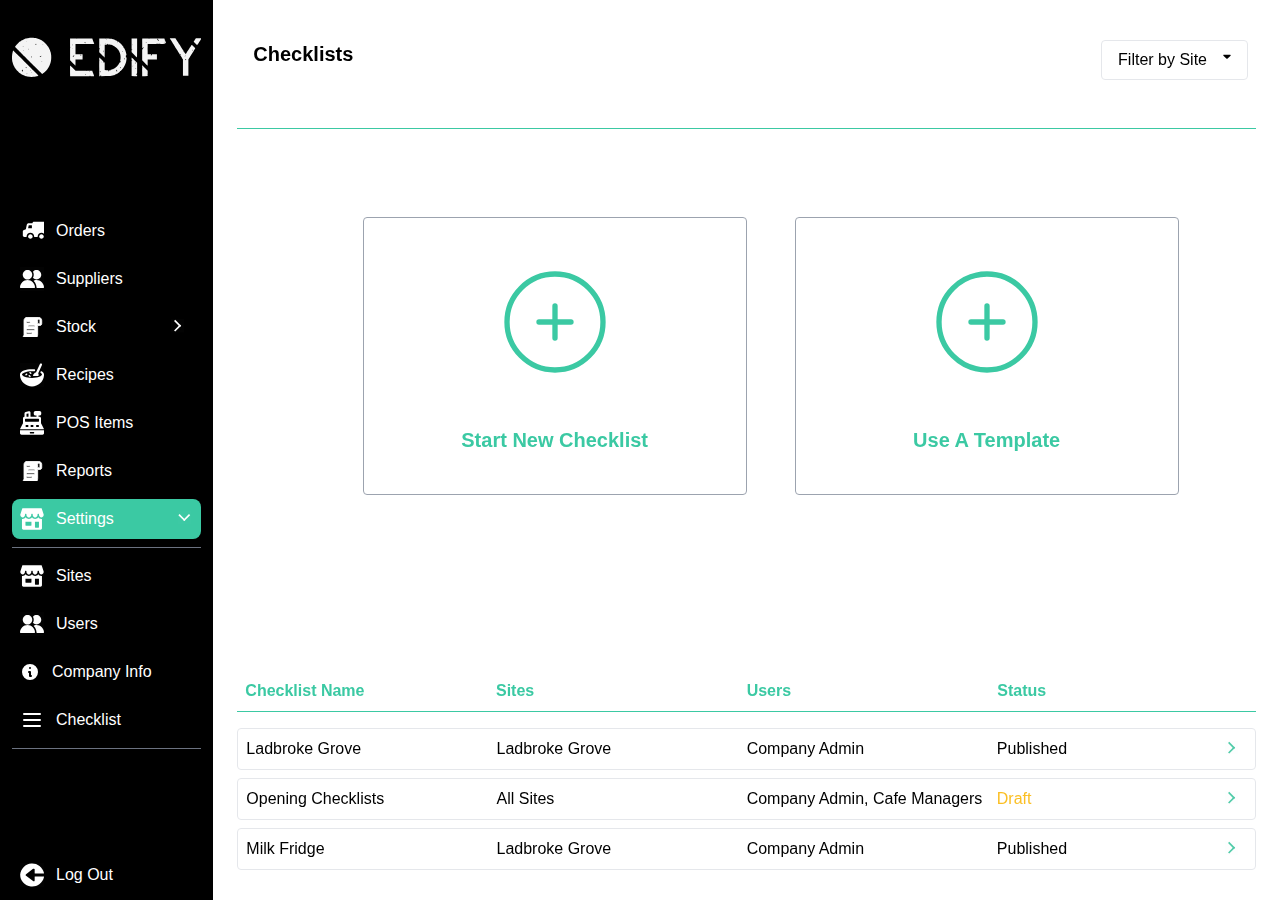
==== commit d6d01537: "sidebar positioning" ====
--- a/index.html
+++ b/index.html
@@ -1 +1 @@
-<!DOCTYPE html><html><head><meta charSet="utf-8"/><title>Edify</title><meta name="description" content="A mobile optimised all-in-one hospitality management platform"/><meta name="viewport" content="width=device-width,initial-scale=1,minimum-scale=1,maximum-scale=1,user-scalable=no"/><meta name="msapplication-tap-highlight" content="no"/><meta name="screen-orientation" content="portrait"/><meta name="msapplication-TileColor" content="#3BC9A3"/><meta name="theme-color" content="#3BC9A3"/><meta name="next-head-count" content="8"/><link rel="preload" href="./_next/static/css/0e52918ff5746d11.css" as="style"/><link rel="stylesheet" href="./_next/static/css/0e52918ff5746d11.css" data-n-g=""/><noscript data-n-css=""></noscript><script defer="" nomodule="" src="./_next/static/chunks/polyfills-5cd94c89d3acac5f.js"></script><script src="./_next/static/chunks/webpack-da8dfe6cb71eeaca.js" defer=""></script><script src="./_next/static/chunks/framework-a87821de553db91d.js" defer=""></script><script src="./_next/static/chunks/main-f4ae3437c92c1efc.js" defer=""></script><script src="./_next/static/chunks/pages/_app-a9b6d50dc5c97fe9.js" defer=""></script><script src="./_next/static/chunks/449-f0b680ad97d85e51.js" defer=""></script><script src="./_next/static/chunks/pages/index-ed192b089a2476a0.js" defer=""></script><script src="./_next/static/RPipzeP_Qdl4DCOxarrR7/_buildManifest.js" defer=""></script><script src="./_next/static/RPipzeP_Qdl4DCOxarrR7/_ssgManifest.js" defer=""></script><script src="./_next/static/RPipzeP_Qdl4DCOxarrR7/_middlewareManifest.js" defer=""></script></head><body><div id="__next"><aside class="w-2/12 h-full inline-block align-top" aria-label="Sidebar"><div class="overflow-y-auto h-full py-4 px-3 bg-black"><div class="w-full"><svg id="svg" version="1.1" xmlns="http://www.w3.org/2000/svg" width="400" height="82.82352941176471" viewBox="0, 0, 400,82.82352941176471" class="w-full"><g id="svgg"><path id="path0" d="M35.723 0.266 C 34.187 0.452,32.790 0.705,31.380 1.051 C 31.268 1.079,31.129 1.148,31.072 1.206 C 31.014 1.263,30.876 1.275,30.764 1.232 C 30.653 1.190,30.341 1.269,30.072 1.410 C 29.803 1.550,29.482 1.665,29.358 1.666 C 29.059 1.667,26.145 2.646,25.924 2.819 C 25.828 2.894,25.225 3.161,24.583 3.413 C 23.942 3.665,23.342 3.927,23.250 3.995 C 23.158 4.064,22.371 4.486,21.500 4.933 C 20.629 5.381,19.879 5.794,19.833 5.851 C 19.787 5.909,19.337 6.203,18.833 6.504 C 18.329 6.805,17.841 7.134,17.749 7.234 C 17.563 7.436,16.029 8.500,15.925 8.500 C 15.889 8.500,15.640 8.706,15.372 8.958 C 15.104 9.210,14.442 9.803,13.900 10.275 C 12.737 11.289,9.586 14.500,9.753 14.500 C 9.787 14.500,9.594 14.742,9.324 15.037 C 9.054 15.333,8.833 15.637,8.833 15.714 C 8.833 15.790,8.758 15.807,8.667 15.750 C 8.575 15.693,8.500 15.723,8.500 15.815 C 8.500 16.029,7.538 17.489,7.139 17.880 C 6.973 18.043,6.717 18.408,6.570 18.692 L 6.303 19.208 7.110 20.052 C 7.554 20.516,8.067 21.023,8.250 21.179 C 8.852 21.692,9.518 22.333,9.449 22.333 C 9.412 22.333,10.541 23.477,11.959 24.875 C 13.377 26.273,14.773 27.672,15.060 27.983 C 15.348 28.295,15.685 28.633,15.810 28.733 C 15.934 28.834,16.197 29.095,16.393 29.313 C 17.127 30.128,17.434 30.425,17.878 30.748 C 18.128 30.930,18.333 31.127,18.333 31.187 C 18.333 31.314,19.667 32.667,19.793 32.667 C 19.840 32.667,20.113 32.942,20.398 33.279 C 20.683 33.615,21.015 33.971,21.136 34.070 C 21.620 34.468,22.997 35.925,22.998 36.042 C 22.999 36.110,23.069 36.167,23.153 36.167 C 23.294 36.167,25.040 37.898,25.825 38.817 C 26.013 39.037,26.167 39.177,26.167 39.128 C 26.167 39.014,29.647 42.534,29.847 42.850 C 29.928 42.978,29.996 43.022,29.997 42.948 C 29.999 42.873,30.319 43.166,30.708 43.598 C 31.098 44.031,31.517 44.467,31.639 44.567 C 31.761 44.668,32.099 45.003,32.389 45.313 C 32.679 45.623,33.055 45.998,33.225 46.146 C 33.786 46.639,43.461 56.333,43.391 56.333 C 43.353 56.333,43.600 56.577,43.939 56.875 C 44.279 57.173,48.186 61.035,52.622 65.458 C 57.058 69.881,60.757 73.500,60.844 73.500 C 60.930 73.500,60.981 73.559,60.958 73.632 C 60.935 73.704,61.511 74.348,62.236 75.063 L 63.556 76.363 64.236 75.988 C 64.611 75.782,65.029 75.514,65.167 75.392 C 65.304 75.270,65.942 74.782,66.583 74.308 C 67.225 73.834,67.862 73.349,68.000 73.231 C 71.111 70.565,74.577 66.790,75.431 65.138 C 75.565 64.879,75.736 64.667,75.810 64.667 C 75.884 64.667,76.163 64.248,76.431 63.737 C 76.698 63.226,77.033 62.682,77.176 62.529 C 77.318 62.375,77.653 61.800,77.920 61.250 C 78.186 60.700,78.464 60.225,78.537 60.194 C 78.609 60.163,78.626 60.070,78.575 59.986 C 78.523 59.902,78.564 59.833,78.667 59.833 C 78.769 59.833,78.807 59.758,78.750 59.667 C 78.693 59.575,78.726 59.500,78.823 59.500 C 78.921 59.500,79.000 59.354,79.000 59.177 C 79.000 58.999,79.069 58.810,79.154 58.758 C 79.239 58.706,79.432 58.289,79.584 57.831 C 79.736 57.374,79.913 57.000,79.977 57.000 C 80.041 57.000,80.110 56.801,80.131 56.559 C 80.151 56.316,80.234 56.034,80.317 55.934 C 80.399 55.833,80.669 55.075,80.918 54.250 C 81.166 53.425,81.467 52.525,81.587 52.250 C 81.845 51.661,82.667 46.912,82.667 46.012 C 82.667 45.669,82.716 45.339,82.777 45.279 C 82.922 45.134,82.953 37.658,82.810 37.333 C 82.749 37.196,82.618 36.371,82.518 35.500 C 82.418 34.629,82.295 33.692,82.246 33.417 C 81.873 31.338,81.602 30.167,81.496 30.167 C 81.427 30.167,81.321 29.901,81.259 29.575 C 81.114 28.802,80.335 26.458,80.162 26.271 C 80.087 26.191,80.070 26.010,80.125 25.869 C 80.185 25.712,80.154 25.655,80.046 25.722 C 79.944 25.784,79.822 25.637,79.758 25.374 C 79.640 24.891,78.657 22.642,78.501 22.500 C 78.451 22.454,78.150 21.892,77.832 21.250 C 77.514 20.608,77.150 19.975,77.024 19.843 C 76.897 19.711,76.720 19.393,76.631 19.135 C 76.541 18.877,76.400 18.667,76.317 18.667 C 76.234 18.667,76.167 18.585,76.167 18.485 C 76.167 18.216,75.562 17.494,75.439 17.617 C 75.381 17.675,75.333 17.600,75.333 17.450 C 75.333 16.822,69.546 10.333,68.986 10.333 C 68.902 10.333,68.833 10.226,68.833 10.095 C 68.833 9.963,68.698 9.813,68.533 9.760 C 68.367 9.708,67.920 9.365,67.539 8.999 C 67.158 8.633,66.801 8.333,66.745 8.333 C 66.690 8.333,66.399 8.146,66.098 7.917 C 65.798 7.687,65.483 7.500,65.399 7.500 C 65.315 7.500,65.164 7.368,65.064 7.207 C 64.963 7.045,64.457 6.692,63.940 6.422 C 63.423 6.151,63.000 5.883,63.000 5.825 C 63.000 5.698,60.272 4.333,60.016 4.333 C 59.916 4.333,59.833 4.271,59.833 4.195 C 59.833 4.061,58.315 3.331,57.542 3.093 C 57.335 3.030,57.167 2.908,57.167 2.822 C 57.167 2.737,57.080 2.667,56.973 2.667 C 56.867 2.667,55.911 2.389,54.848 2.050 C 53.786 1.710,52.879 1.428,52.833 1.422 C 52.788 1.416,52.670 1.361,52.573 1.299 C 51.018 0.307,40.633 -0.330,35.723 0.266 M333.422 1.184 C 333.527 1.513,334.136 2.519,334.485 2.938 C 334.571 3.041,334.863 3.540,335.133 4.048 C 335.404 4.555,335.785 5.141,335.979 5.350 C 336.174 5.559,336.333 5.791,336.333 5.866 C 336.333 5.942,336.755 6.657,337.271 7.456 C 337.787 8.256,338.326 9.155,338.468 9.455 C 338.611 9.755,338.784 10.000,338.852 10.000 C 338.920 10.000,339.082 10.206,339.212 10.458 C 339.905 11.800,340.305 12.473,340.370 12.408 C 340.410 12.367,340.619 12.709,340.834 13.167 C 341.048 13.625,341.361 14.124,341.528 14.276 C 341.696 14.428,341.833 14.611,341.833 14.684 C 341.833 14.757,342.049 15.139,342.312 15.533 C 342.576 15.927,342.845 16.424,342.911 16.638 C 342.977 16.851,343.075 16.981,343.130 16.926 C 343.184 16.871,343.458 17.238,343.739 17.740 C 344.494 19.089,346.035 21.551,346.284 21.804 C 346.403 21.925,346.500 22.131,346.500 22.262 C 346.500 22.393,346.570 22.500,346.655 22.500 C 346.741 22.500,346.862 22.669,346.925 22.875 C 346.987 23.081,347.315 23.625,347.653 24.083 C 347.991 24.542,348.367 25.160,348.488 25.458 C 348.608 25.756,348.777 26.000,348.863 26.000 C 348.949 26.000,348.973 26.075,348.917 26.167 C 348.860 26.258,348.888 26.333,348.978 26.333 C 349.069 26.333,349.312 26.671,349.518 27.083 C 349.724 27.496,349.954 27.833,350.030 27.833 C 350.105 27.833,350.167 27.940,350.167 28.071 C 350.167 28.202,350.269 28.412,350.395 28.538 C 350.521 28.664,350.755 29.025,350.915 29.341 C 351.075 29.658,351.403 30.178,351.645 30.497 C 352.140 31.154,352.350 31.498,352.765 32.333 C 352.925 32.654,353.185 33.067,353.345 33.250 C 353.504 33.433,353.773 33.820,353.942 34.110 C 354.871 35.700,355.242 36.263,355.436 36.379 C 355.555 36.451,355.618 36.601,355.576 36.713 C 355.533 36.825,355.693 37.142,355.932 37.417 C 356.171 37.692,356.547 38.254,356.768 38.667 C 357.233 39.535,357.544 40.048,357.677 40.167 C 357.728 40.212,358.062 40.737,358.419 41.333 C 358.776 41.929,359.166 42.516,359.284 42.637 C 359.403 42.758,359.500 42.928,359.500 43.015 C 359.500 43.203,360.246 44.386,360.786 45.054 L 361.167 45.526 361.167 62.929 L 361.167 80.333 366.917 80.333 L 372.667 80.333 372.667 62.997 L 372.667 45.660 373.054 45.038 C 373.267 44.696,373.494 44.304,373.558 44.167 C 373.623 44.029,374.047 43.354,374.500 42.667 C 374.954 41.979,375.586 40.966,375.904 40.415 C 376.223 39.864,376.619 39.261,376.784 39.075 C 376.948 38.889,377.104 38.641,377.129 38.523 C 377.154 38.405,377.313 38.108,377.482 37.863 C 378.073 37.003,378.957 35.579,379.224 35.057 C 379.372 34.767,379.557 34.505,379.635 34.473 C 379.713 34.442,380.062 33.892,380.412 33.250 C 380.761 32.608,381.099 32.046,381.163 32.000 C 381.227 31.954,381.492 31.542,381.752 31.083 C 382.012 30.625,382.474 29.902,382.779 29.478 C 383.084 29.053,383.333 28.650,383.333 28.583 C 383.333 28.516,383.671 27.954,384.083 27.333 C 384.496 26.713,384.833 26.122,384.833 26.019 C 384.833 25.917,384.908 25.833,385.000 25.833 C 385.092 25.833,385.168 25.702,385.170 25.542 C 385.171 25.381,385.342 25.089,385.550 24.892 C 385.758 24.695,386.141 24.114,386.401 23.600 C 386.660 23.087,386.939 22.667,387.020 22.667 C 387.531 22.667,386.761 21.749,383.591 18.577 C 379.559 14.544,379.636 14.585,378.842 16.042 C 378.530 16.615,378.232 17.121,378.179 17.167 C 377.938 17.376,377.000 18.824,377.000 18.986 C 377.000 19.085,376.869 19.300,376.708 19.463 C 376.403 19.773,375.167 21.727,375.167 21.900 C 375.167 21.955,375.035 22.140,374.875 22.310 C 374.715 22.481,374.321 23.054,374.000 23.584 C 373.679 24.115,373.336 24.631,373.238 24.732 C 373.140 24.834,373.064 24.954,373.068 25.000 C 373.073 25.046,372.657 25.721,372.143 26.500 C 370.018 29.719,369.259 30.922,369.289 31.022 C 369.306 31.080,369.173 31.260,368.993 31.423 C 368.814 31.585,368.667 31.782,368.667 31.860 C 368.667 31.938,368.273 32.586,367.791 33.302 L 366.916 34.602 366.564 34.176 C 366.370 33.942,366.009 33.361,365.760 32.885 C 365.512 32.409,365.258 31.996,365.196 31.968 C 365.039 31.896,364.167 30.539,364.167 30.366 C 364.167 29.882,363.390 29.494,363.089 29.827 C 362.924 30.009,362.724 30.119,362.644 30.070 C 362.408 29.924,362.480 29.377,362.774 29.083 C 363.035 28.822,362.639 27.687,362.163 27.333 C 362.101 27.287,361.846 26.875,361.596 26.417 C 361.346 25.958,361.020 25.490,360.872 25.375 C 360.724 25.260,360.674 25.166,360.760 25.164 C 360.846 25.163,360.835 25.106,360.736 25.039 C 360.636 24.972,360.342 24.542,360.083 24.083 C 359.823 23.625,359.483 23.100,359.326 22.917 C 359.170 22.733,358.916 22.313,358.763 21.982 C 358.610 21.651,358.280 21.164,358.031 20.899 C 357.782 20.634,357.470 20.192,357.339 19.917 C 357.208 19.642,356.816 19.026,356.467 18.549 C 356.119 18.072,355.833 17.606,355.833 17.514 C 355.833 17.359,354.263 14.940,353.749 14.303 C 353.624 14.149,353.284 13.586,352.993 13.053 C 352.702 12.520,352.345 11.990,352.200 11.875 C 352.055 11.760,351.992 11.667,352.060 11.667 C 352.128 11.667,352.001 11.423,351.778 11.125 C 351.555 10.827,351.253 10.347,351.107 10.057 C 350.961 9.768,350.737 9.427,350.609 9.299 C 350.481 9.172,350.244 8.808,350.082 8.492 C 349.920 8.175,349.739 7.879,349.681 7.833 C 349.623 7.787,349.247 7.225,348.844 6.583 C 348.441 5.942,347.993 5.237,347.848 5.017 C 347.702 4.796,347.403 4.311,347.182 3.937 C 346.962 3.563,346.699 3.175,346.599 3.073 C 346.499 2.971,346.154 2.428,345.833 1.866 L 345.250 0.843 339.280 0.838 L 333.311 0.833 333.422 1.184 M388.442 1.125 C 388.111 1.465,387.550 2.340,387.099 3.216 C 386.924 3.555,386.716 3.833,386.636 3.833 C 386.557 3.833,386.422 4.017,386.337 4.241 C 386.252 4.465,385.915 5.028,385.590 5.491 C 385.264 5.954,385.054 6.334,385.124 6.336 C 385.193 6.337,385.165 6.394,385.061 6.461 C 384.957 6.528,384.638 6.980,384.352 7.466 L 383.833 8.348 387.508 12.012 C 391.280 15.772,391.500 15.929,391.500 14.852 C 391.500 14.310,391.551 14.225,391.870 14.237 C 392.133 14.246,392.323 14.082,392.529 13.667 C 392.687 13.346,392.823 13.158,392.829 13.250 C 392.835 13.342,393.074 13.004,393.360 12.500 C 393.645 11.996,394.072 11.294,394.308 10.940 C 394.897 10.058,395.143 9.635,395.267 9.292 C 395.325 9.131,395.430 9.000,395.500 9.000 C 395.571 9.000,395.753 8.756,395.904 8.458 C 396.339 7.604,396.891 6.706,397.207 6.338 C 397.366 6.152,397.456 6.000,397.407 6.000 C 397.357 6.000,397.508 5.749,397.742 5.443 C 397.975 5.136,398.167 4.802,398.167 4.701 C 398.167 4.600,398.354 4.315,398.583 4.068 C 398.813 3.820,399.000 3.516,399.000 3.392 C 399.000 3.268,399.075 3.167,399.167 3.167 C 399.258 3.167,399.335 3.073,399.337 2.958 C 399.339 2.844,399.487 2.563,399.667 2.333 C 399.846 2.104,399.994 1.673,399.996 1.375 L 400.000 0.833 394.362 0.833 C 389.212 0.833,388.700 0.859,388.442 1.125 M137.400 2.051 C 137.454 2.603,137.410 2.832,137.237 2.899 C 137.016 2.984,136.896 2.413,136.988 1.708 C 137.009 1.544,135.483 1.500,129.841 1.500 L 122.667 1.500 122.667 10.333 C 122.667 19.056,122.671 19.167,123.000 19.167 C 123.183 19.167,123.343 19.223,123.355 19.292 C 123.479 20.020,123.431 20.178,123.061 20.271 L 122.667 20.369 122.667 33.957 L 122.667 47.544 128.248 53.105 C 131.318 56.164,133.906 58.667,133.998 58.667 C 134.109 58.667,134.167 56.485,134.167 52.333 L 134.167 46.000 141.542 45.980 C 145.598 45.969,148.973 45.969,149.042 45.980 C 149.110 45.991,149.167 43.527,149.167 40.504 L 149.167 35.009 148.675 34.754 C 148.257 34.538,147.131 34.500,141.175 34.500 L 134.167 34.500 134.167 23.667 L 134.167 12.833 153.917 12.833 C 175.209 12.833,174.272 12.870,173.516 12.075 C 173.433 11.988,173.156 11.317,172.899 10.583 C 172.643 9.850,172.343 9.175,172.232 9.083 C 172.121 8.992,171.991 8.617,171.944 8.250 C 171.851 7.533,170.729 4.239,170.297 3.417 C 170.153 3.142,169.949 2.598,169.844 2.208 L 169.654 1.500 153.757 1.500 C 145.014 1.500,137.740 1.454,137.593 1.397 C 137.366 1.310,137.337 1.409,137.400 2.051 M282.125 1.460 C 278.206 1.484,275.000 1.569,275.000 1.648 C 275.000 1.728,275.111 1.884,275.246 1.996 C 275.462 2.176,275.462 2.257,275.244 2.678 C 275.033 3.087,275.004 4.565,275.040 12.953 L 275.083 22.750 275.500 22.312 C 276.239 21.537,276.605 21.094,276.930 20.583 C 277.292 20.016,277.929 19.333,278.097 19.333 C 278.246 19.333,278.026 20.684,277.841 20.908 C 277.761 21.005,277.426 21.602,277.096 22.236 C 276.766 22.869,276.346 23.493,276.162 23.622 C 275.978 23.751,275.861 23.910,275.901 23.975 C 275.942 24.041,275.756 24.269,275.488 24.483 L 275.000 24.871 275.002 36.144 L 275.003 47.417 280.586 52.976 C 286.937 59.301,286.727 59.169,286.660 56.790 C 286.637 55.943,286.628 53.169,286.642 50.625 L 286.667 46.000 296.417 46.000 L 306.167 46.000 306.167 40.250 L 306.167 34.500 300.939 34.500 L 295.712 34.500 295.613 35.225 C 295.433 36.536,293.974 37.863,293.373 37.262 C 293.240 37.129,293.692 35.167,293.856 35.167 C 293.935 35.167,294.000 35.017,294.000 34.833 C 294.000 34.510,293.889 34.500,290.333 34.500 L 286.667 34.500 286.667 29.657 C 286.667 26.062,286.617 24.844,286.476 24.932 C 286.338 25.017,286.323 24.915,286.423 24.566 C 286.499 24.301,286.587 21.552,286.618 18.458 L 286.675 12.833 296.903 12.833 C 306.490 12.833,307.138 12.815,307.244 12.542 C 307.352 12.264,307.367 12.264,307.572 12.542 C 307.879 12.958,309.575 12.958,309.825 12.542 C 309.991 12.264,310.011 12.264,310.227 12.542 C 310.435 12.810,310.935 12.833,316.409 12.833 C 323.040 12.833,322.261 12.956,323.833 11.668 C 324.154 11.406,324.604 11.042,324.833 10.860 L 325.250 10.528 324.840 9.306 C 324.615 8.633,324.379 8.046,324.316 8.000 C 324.253 7.954,323.963 7.148,323.671 6.208 C 323.379 5.269,323.067 4.500,322.977 4.500 C 322.887 4.500,322.858 4.428,322.912 4.340 C 322.967 4.252,322.928 4.046,322.826 3.882 C 322.724 3.718,322.478 3.111,322.279 2.533 L 321.917 1.483 305.846 1.493 C 289.656 1.503,289.335 1.512,289.889 1.917 C 290.251 2.181,289.846 2.500,289.149 2.500 L 288.775 2.500 289.169 2.081 C 289.785 1.425,289.666 1.414,282.125 1.460 M184.333 12.080 L 184.333 22.667 185.083 22.667 L 185.833 22.667 185.833 23.324 C 185.833 23.978,185.830 23.981,185.125 24.032 L 184.417 24.083 184.371 27.313 L 184.326 30.543 189.121 35.331 C 191.759 37.964,193.983 40.111,194.065 40.101 C 194.147 40.091,194.297 40.226,194.399 40.401 C 194.500 40.576,194.846 40.973,195.167 41.283 L 195.750 41.846 195.833 28.298 L 195.917 14.750 198.542 14.433 L 201.167 14.116 201.167 13.225 C 201.167 12.486,201.217 12.334,201.458 12.334 C 201.777 12.336,202.500 13.281,202.500 13.697 C 202.500 13.976,203.251 14.162,204.395 14.165 C 205.199 14.167,208.510 14.652,208.744 14.801 C 208.839 14.862,208.954 14.915,209.000 14.920 C 209.432 14.963,212.707 16.110,213.125 16.364 C 213.423 16.546,213.667 16.656,213.667 16.609 C 213.667 16.505,215.820 17.616,216.167 17.898 C 216.304 18.010,216.604 18.191,216.833 18.300 C 217.636 18.681,218.784 19.546,219.856 20.577 C 220.097 20.810,220.343 21.000,220.401 21.000 C 220.595 21.000,222.843 23.301,223.279 23.947 C 223.516 24.297,223.857 24.733,224.037 24.917 C 224.497 25.384,225.808 27.422,226.290 28.417 C 226.512 28.875,226.835 29.512,227.007 29.833 C 229.545 34.554,230.194 42.245,228.600 48.708 L 228.363 49.667 228.996 49.667 C 229.619 49.667,230.078 50.329,229.642 50.599 C 229.561 50.649,229.538 50.760,229.592 50.847 C 229.781 51.154,228.768 51.941,228.031 52.059 C 227.433 52.155,227.273 52.264,227.070 52.712 C 226.561 53.837,225.637 55.425,225.376 55.625 C 225.157 55.792,225.151 55.834,225.343 55.837 C 225.511 55.840,225.477 55.928,225.232 56.129 C 225.038 56.287,224.738 56.677,224.565 56.995 C 224.392 57.314,224.023 57.801,223.746 58.079 C 223.469 58.356,223.058 58.862,222.831 59.202 C 222.605 59.542,222.258 59.906,222.061 60.012 C 221.864 60.117,221.607 60.383,221.490 60.602 C 221.373 60.821,221.197 61.000,221.098 61.000 C 221.000 61.000,220.656 61.268,220.335 61.596 C 219.458 62.490,217.354 64.060,216.469 64.481 C 216.039 64.686,215.664 64.910,215.636 64.981 C 215.607 65.051,215.021 65.361,214.333 65.669 C 213.646 65.977,212.965 66.327,212.820 66.448 C 212.675 66.568,212.474 66.667,212.371 66.667 C 212.269 66.667,211.514 66.892,210.693 67.167 C 209.872 67.442,209.006 67.667,208.767 67.667 C 208.529 67.667,208.333 67.733,208.333 67.814 C 208.333 67.895,208.183 68.000,208.000 68.048 C 207.728 68.120,207.667 68.276,207.667 68.901 L 207.667 69.667 207.000 69.667 L 206.333 69.667 206.333 69.000 L 206.333 68.333 205.625 68.336 C 204.382 68.340,204.180 68.453,204.283 69.090 C 204.429 69.990,204.192 71.196,203.881 71.135 C 203.429 71.046,202.998 70.279,202.890 69.373 L 202.787 68.500 201.492 68.500 C 199.946 68.500,196.336 68.033,196.042 67.794 C 195.881 67.664,195.833 65.918,195.833 60.092 L 195.833 52.558 195.448 52.196 C 195.049 51.821,194.500 51.708,194.500 52.000 C 194.500 52.092,194.200 52.167,193.833 52.167 L 193.167 52.167 193.167 51.434 C 193.167 50.923,193.245 50.672,193.428 50.602 C 193.707 50.495,184.909 41.500,184.526 41.500 C 184.169 41.500,184.265 47.276,184.625 47.492 C 184.903 47.658,184.903 47.675,184.625 47.842 C 184.350 48.006,184.333 48.980,184.333 64.508 L 184.333 81.000 185.750 81.000 C 187.203 81.000,187.532 80.826,186.750 80.470 C 186.061 80.156,186.245 79.866,187.203 79.758 C 187.504 79.724,187.930 79.641,188.150 79.573 C 188.540 79.451,188.547 79.466,188.460 80.238 L 188.371 81.029 197.644 80.952 C 208.731 80.860,208.709 80.863,214.417 79.195 C 215.333 78.928,216.383 78.558,216.750 78.375 C 217.117 78.191,217.885 77.872,218.458 77.665 C 219.031 77.458,219.500 77.219,219.500 77.134 C 219.500 77.050,219.580 77.030,219.677 77.090 C 219.775 77.150,219.981 77.090,220.136 76.957 C 220.290 76.824,220.976 76.423,221.660 76.066 C 222.344 75.709,223.005 75.323,223.130 75.208 C 223.255 75.094,223.708 74.801,224.137 74.557 C 224.566 74.313,224.992 74.032,225.083 73.932 C 225.175 73.832,225.662 73.470,226.167 73.129 C 227.800 72.022,228.167 71.584,228.167 70.742 C 228.167 69.958,228.430 69.764,228.833 70.250 C 228.947 70.387,229.106 70.500,229.185 70.500 C 229.351 70.500,231.752 68.134,232.250 67.479 C 232.433 67.238,233.152 66.338,233.846 65.479 C 234.541 64.620,235.253 63.679,235.430 63.390 C 237.802 59.487,238.907 57.296,239.696 54.934 C 239.975 54.100,240.272 53.286,240.356 53.127 C 240.518 52.822,241.060 50.434,241.346 48.766 C 241.439 48.225,241.579 47.663,241.656 47.516 C 241.734 47.370,241.839 46.688,241.891 46.000 C 241.943 45.313,242.037 44.056,242.100 43.208 L 242.214 41.667 241.763 41.667 C 240.628 41.667,240.444 41.158,240.607 38.473 L 240.717 36.667 241.299 36.667 L 241.881 36.667 241.770 35.465 C 241.708 34.805,241.598 34.224,241.526 34.174 C 241.453 34.124,241.296 33.525,241.176 32.843 C 240.829 30.865,239.536 26.642,238.962 25.609 C 238.852 25.412,238.752 25.212,238.741 25.167 C 238.656 24.828,237.429 22.406,237.321 22.364 C 237.246 22.335,237.227 22.204,237.277 22.073 C 237.328 21.941,237.287 21.833,237.187 21.833 C 237.087 21.833,236.816 21.477,236.585 21.042 C 236.092 20.115,235.789 19.616,235.650 19.500 C 235.595 19.454,235.463 19.251,235.357 19.049 C 235.019 18.408,233.132 16.005,232.216 15.050 C 232.014 14.839,231.879 14.667,231.917 14.667 C 232.062 14.667,229.201 11.912,228.250 11.137 C 227.700 10.688,226.977 10.092,226.643 9.811 C 226.310 9.531,225.812 9.165,225.537 8.998 C 225.261 8.831,224.986 8.612,224.924 8.511 C 224.861 8.411,224.513 8.177,224.149 7.991 L 223.487 7.653 223.170 8.368 C 222.996 8.762,222.685 9.264,222.479 9.485 L 222.104 9.887 221.940 9.521 C 221.710 9.005,222.189 8.043,222.745 7.903 C 223.479 7.719,223.116 7.197,221.839 6.596 C 221.423 6.401,220.746 6.042,220.333 5.799 C 219.921 5.556,219.088 5.171,218.483 4.945 C 217.877 4.719,217.240 4.453,217.066 4.354 C 216.622 4.103,213.833 3.158,213.833 3.259 C 213.833 3.305,213.609 3.226,213.335 3.084 C 213.061 2.943,212.780 2.819,212.710 2.809 C 212.640 2.799,212.508 2.767,212.417 2.739 C 209.595 1.855,198.919 1.091,198.445 1.739 C 198.254 2.000,198.210 2.004,198.018 1.772 C 197.832 1.547,196.936 1.513,191.069 1.504 L 184.333 1.493 184.333 12.080 M252.667 13.333 C 252.667 19.881,252.731 25.167,252.811 25.167 C 252.890 25.167,253.136 25.025,253.356 24.851 C 253.746 24.544,253.768 24.544,254.136 24.842 L 254.515 25.149 254.100 25.421 C 253.872 25.571,253.475 25.668,253.218 25.638 L 252.750 25.583 252.704 27.892 L 252.657 30.201 253.287 30.867 C 253.633 31.234,254.014 31.620,254.133 31.725 C 254.252 31.830,254.439 32.021,254.550 32.148 C 254.790 32.426,260.370 38.127,262.516 40.288 C 263.356 41.134,264.109 41.786,264.188 41.737 C 264.269 41.687,264.333 32.774,264.333 21.573 L 264.333 1.500 258.500 1.500 L 252.667 1.500 252.667 13.333 M307.502 2.569 C 307.964 3.302,307.923 4.805,307.437 4.926 C 306.575 5.143,306.197 4.280,306.410 2.582 L 306.524 1.669 306.913 1.959 C 307.126 2.119,307.392 2.393,307.502 2.569 M200.584 3.001 C 200.977 3.435,200.825 3.567,200.091 3.429 C 199.463 3.311,199.378 3.189,199.700 2.867 C 199.986 2.580,200.238 2.619,200.584 3.001 M310.500 4.969 C 310.500 5.896,310.070 6.500,309.410 6.500 C 309.013 6.500,309.000 6.462,309.000 5.333 L 309.000 4.167 309.750 4.167 L 310.500 4.167 310.500 4.969 M322.742 6.384 C 322.916 6.558,322.918 6.659,322.753 6.884 C 322.435 7.319,322.167 7.220,322.167 6.667 C 322.167 6.135,322.385 6.028,322.742 6.384 M30.167 7.517 C 30.167 7.841,29.817 8.343,29.658 8.245 C 29.302 8.024,29.472 6.973,29.833 7.167 C 30.017 7.265,30.167 7.422,30.167 7.517 M284.167 9.333 L 284.167 10.000 283.500 10.000 L 282.833 10.000 282.833 9.333 L 282.833 8.667 283.500 8.667 L 284.167 8.667 284.167 9.333 M322.697 8.944 C 322.983 9.203,322.985 9.241,322.726 9.527 C 322.317 9.978,322.167 9.904,322.167 9.250 C 322.167 8.595,322.255 8.544,322.697 8.944 M154.984 10.344 C 155.018 11.506,155.013 11.519,154.656 11.327 C 154.456 11.221,153.960 11.085,153.554 11.025 L 152.815 10.917 153.699 9.889 C 154.759 8.656,154.936 8.719,154.984 10.344 M198.158 11.573 C 198.305 11.750,198.309 11.901,198.172 12.156 C 197.872 12.717,197.500 12.585,197.500 11.917 C 197.500 11.294,197.797 11.138,198.158 11.573 M313.140 11.816 C 313.189 12.166,312.953 12.490,312.643 12.497 C 312.459 12.502,312.352 12.048,312.450 11.675 C 312.574 11.201,313.067 11.302,313.140 11.816 M50.905 12.762 C 51.089 12.946,51.167 13.344,51.167 14.098 L 51.167 15.173 50.708 15.065 C 50.456 15.005,49.961 14.827,49.607 14.669 L 48.964 14.382 49.478 14.016 C 49.761 13.814,50.115 13.391,50.265 13.075 C 50.580 12.410,50.562 12.419,50.905 12.762 M127.845 14.886 C 127.759 15.113,127.717 15.328,127.753 15.364 C 128.033 15.644,127.143 15.785,126.809 15.514 L 126.428 15.205 127.064 14.570 C 127.768 13.865,128.171 14.029,127.845 14.886 M65.837 14.421 C 66.091 14.728,66.031 14.800,65.358 14.993 C 64.686 15.186,64.477 14.890,64.992 14.473 C 65.452 14.101,65.565 14.094,65.837 14.421 M255.194 14.577 C 255.379 14.982,255.043 15.833,254.698 15.833 C 254.604 15.833,254.574 14.624,254.658 14.208 C 254.698 14.011,255.045 14.249,255.194 14.577 M187.667 15.217 C 187.667 15.596,187.391 16.000,187.133 16.000 C 187.060 16.000,187.000 15.737,187.000 15.417 C 187.000 14.944,187.063 14.833,187.333 14.833 C 187.570 14.833,187.667 14.944,187.667 15.217 M23.956 18.437 C 23.838 19.489,23.211 19.872,22.816 19.134 C 22.641 18.808,22.690 18.710,23.268 18.220 C 24.085 17.529,24.060 17.521,23.956 18.437 M235.728 20.476 C 235.986 20.761,235.987 20.803,235.738 21.010 C 235.071 21.563,234.468 21.266,234.842 20.567 C 235.099 20.087,235.352 20.060,235.728 20.476 M128.732 22.095 C 128.855 22.418,128.564 23.000,128.279 23.000 C 128.115 23.000,128.020 22.180,128.149 21.875 C 128.216 21.718,128.650 21.882,128.732 22.095 M35.320 23.696 C 35.469 23.961,35.505 24.231,35.418 24.432 C 35.342 24.607,35.292 24.806,35.307 24.875 C 35.359 25.121,34.867 24.995,34.768 24.736 C 34.361 23.675,34.820 22.809,35.320 23.696 M25.000 26.077 C 25.000 26.386,24.514 26.861,24.320 26.742 C 24.145 26.634,24.119 26.152,24.267 25.767 C 24.389 25.448,25.000 25.707,25.000 26.077 M381.996 25.745 C 382.265 26.069,382.488 27.083,382.342 27.319 C 382.168 27.601,381.000 26.357,381.000 25.889 C 381.000 25.431,381.657 25.337,381.996 25.745 M2.279 27.477 C 2.137 27.831,1.897 28.600,1.746 29.186 C 1.594 29.771,1.412 30.325,1.341 30.417 C 1.270 30.508,1.206 30.696,1.197 30.833 C 1.189 30.971,1.071 31.533,0.935 32.083 C 0.142 35.277,-0.222 41.585,0.155 45.595 C 0.388 48.081,0.954 51.394,1.158 51.466 C 1.235 51.494,1.260 51.662,1.213 51.841 C 1.166 52.020,1.199 52.167,1.286 52.167 C 1.373 52.167,1.445 52.260,1.446 52.375 C 1.449 52.730,2.361 55.726,2.601 56.167 C 2.813 56.556,3.202 57.518,3.780 59.081 C 3.915 59.447,4.081 59.785,4.148 59.831 C 4.215 59.878,4.557 60.479,4.908 61.167 C 5.259 61.854,5.630 62.472,5.732 62.539 C 5.833 62.606,5.857 62.663,5.785 62.664 C 5.713 62.666,5.807 62.831,5.994 63.031 C 6.180 63.232,6.333 63.487,6.333 63.599 C 6.333 63.711,6.596 64.116,6.917 64.500 C 7.238 64.884,7.500 65.247,7.500 65.307 C 7.501 65.368,7.725 65.679,8.000 66.000 C 8.275 66.321,8.499 66.682,8.500 66.802 C 8.500 66.921,8.575 66.973,8.667 66.917 C 8.758 66.860,8.833 66.882,8.833 66.966 C 8.833 67.050,9.019 67.318,9.246 67.563 C 9.473 67.808,9.666 68.038,9.676 68.074 C 9.777 68.436,13.567 72.242,14.625 73.044 C 15.106 73.408,15.500 73.775,15.500 73.859 C 15.500 73.942,15.631 74.065,15.792 74.130 C 16.182 74.290,17.570 75.220,17.636 75.366 C 17.665 75.429,18.171 75.763,18.761 76.108 C 19.351 76.454,19.833 76.795,19.833 76.868 C 19.833 76.941,19.894 77.000,19.967 77.000 C 20.041 77.000,20.938 77.444,21.962 77.987 C 22.985 78.530,23.993 79.028,24.200 79.094 C 24.408 79.160,25.109 79.459,25.759 79.759 C 26.409 80.060,27.554 80.473,28.304 80.679 C 29.053 80.884,29.667 81.124,29.667 81.211 C 29.667 81.298,29.848 81.324,30.070 81.268 C 30.291 81.213,30.497 81.238,30.528 81.325 C 30.558 81.411,31.146 81.596,31.833 81.735 C 38.360 83.059,47.689 82.886,52.262 81.356 C 52.805 81.174,53.700 80.904,54.250 80.755 C 54.800 80.606,55.362 80.439,55.500 80.382 C 55.637 80.326,55.806 80.292,55.875 80.307 C 56.456 80.430,54.945 78.818,47.908 71.809 C 41.025 64.954,34.247 58.161,33.560 57.429 C 33.456 57.318,33.156 57.041,32.893 56.814 C 32.631 56.587,32.023 55.977,31.542 55.460 C 31.060 54.943,30.667 54.538,30.667 54.560 C 30.667 54.582,24.409 48.353,16.760 40.717 C 9.112 33.081,2.782 26.833,2.695 26.833 C 2.608 26.833,2.420 27.123,2.279 27.477 M194.157 27.261 C 193.875 27.601,193.878 28.945,194.162 29.583 C 194.781 30.976,194.285 30.885,193.570 29.474 C 193.078 28.503,193.033 26.962,193.506 27.254 C 193.582 27.300,193.691 27.263,193.748 27.169 C 193.806 27.076,193.970 27.000,194.114 27.000 C 194.331 27.000,194.338 27.043,194.157 27.261 M234.000 28.500 C 234.000 29.151,233.986 29.167,233.417 29.167 C 232.847 29.167,232.833 29.151,232.833 28.500 C 232.833 27.849,232.847 27.833,233.417 27.833 C 233.986 27.833,234.000 27.849,234.000 28.500 M357.000 35.667 L 357.000 36.333 356.333 36.333 L 355.667 36.333 355.667 35.667 L 355.667 35.000 356.333 35.000 L 357.000 35.000 357.000 35.667 M145.617 36.177 C 146.021 36.463,146.333 37.144,146.333 37.738 C 146.333 38.359,145.566 38.092,144.988 37.269 C 144.723 36.892,144.430 36.493,144.336 36.382 C 143.881 35.842,144.912 35.677,145.617 36.177 M366.879 36.500 C 367.134 36.623,367.313 36.805,367.278 36.904 C 367.185 37.163,366.375 37.066,366.068 36.759 C 365.924 36.615,365.738 36.540,365.653 36.592 C 365.569 36.644,365.500 36.565,365.500 36.417 C 365.500 36.102,366.137 36.140,366.879 36.500 M131.326 37.482 C 131.630 38.217,131.196 39.007,130.187 39.556 L 129.391 39.989 128.821 39.507 C 128.288 39.057,128.231 38.361,128.737 38.492 C 128.816 38.512,128.925 38.462,128.981 38.381 C 129.037 38.300,129.408 38.139,129.804 38.023 C 130.363 37.860,130.563 37.703,130.695 37.323 C 130.892 36.758,131.042 36.796,131.326 37.482 M61.769 39.167 C 61.582 40.406,60.000 41.192,59.107 40.489 C 58.394 39.928,58.685 39.459,59.941 39.143 C 60.439 39.018,60.811 38.791,61.050 38.469 C 61.513 37.842,61.911 38.228,61.769 39.167 M42.090 40.307 C 42.315 40.639,42.500 41.123,42.500 41.383 C 42.500 42.140,41.691 41.957,41.248 41.100 C 41.063 40.742,40.763 40.367,40.581 40.267 C 40.399 40.166,40.219 40.065,40.182 40.043 C 40.144 40.020,40.244 39.858,40.404 39.681 C 40.807 39.235,41.549 39.511,42.090 40.307 M365.800 39.944 C 365.862 40.367,365.488 40.699,365.171 40.502 C 364.979 40.384,364.973 40.275,365.137 39.916 C 365.363 39.420,365.724 39.435,365.800 39.944 M252.669 44.708 C 252.672 47.608,252.767 48.330,253.121 48.112 C 253.369 47.958,254.000 48.483,254.000 48.843 C 254.000 49.110,253.882 49.167,253.332 49.167 L 252.665 49.167 252.707 65.042 L 252.750 80.917 258.542 80.960 L 264.333 81.004 264.333 79.262 C 264.333 78.304,264.260 77.474,264.170 77.419 C 263.923 77.266,263.432 77.588,263.172 78.074 C 262.870 78.639,262.681 78.424,262.557 77.373 C 262.414 76.166,262.517 75.977,263.200 76.189 C 264.465 76.582,264.333 77.919,264.333 64.664 L 264.333 52.789 258.761 47.228 C 255.696 44.169,253.071 41.667,252.928 41.667 C 252.700 41.667,252.667 42.057,252.669 44.708 M238.642 43.532 C 238.525 43.744,238.445 43.973,238.465 44.042 C 238.484 44.110,238.443 44.167,238.374 44.167 C 238.305 44.167,238.153 44.373,238.037 44.625 C 237.732 45.289,237.286 45.773,236.854 45.910 L 236.477 46.030 236.896 45.367 C 237.126 45.002,237.269 44.658,237.213 44.602 C 237.157 44.546,237.199 44.500,237.306 44.500 C 237.412 44.500,237.500 44.393,237.500 44.262 C 237.500 43.926,238.698 42.702,238.785 42.949 C 238.823 43.059,238.759 43.321,238.642 43.532 M368.167 45.612 C 368.167 45.673,368.052 45.850,367.912 46.005 C 367.772 46.160,367.603 46.599,367.537 46.981 L 367.417 47.674 366.596 46.921 C 366.145 46.506,365.714 46.167,365.638 46.167 C 365.349 46.167,365.517 45.816,365.875 45.672 C 366.313 45.496,368.167 45.447,368.167 45.612 M32.590 48.988 C 32.538 49.074,32.571 49.191,32.664 49.248 C 32.863 49.371,33.167 49.215,33.167 48.990 C 33.167 48.787,32.716 48.786,32.590 48.988 M63.833 50.322 C 63.833 50.609,63.321 50.866,62.941 50.771 C 62.520 50.665,62.494 50.024,62.891 49.524 C 63.067 49.301,63.833 49.950,63.833 50.322 M190.402 51.143 C 190.450 51.221,190.305 51.459,190.078 51.671 L 189.667 52.058 189.667 51.357 C 189.667 50.673,190.044 50.564,190.402 51.143 M262.067 52.384 C 262.408 52.633,262.150 53.530,261.609 53.979 C 261.457 54.105,261.333 54.353,261.333 54.530 C 261.333 54.942,261.084 54.790,260.801 54.205 C 260.299 53.169,261.257 51.792,262.067 52.384 M275.000 60.190 C 275.000 61.883,275.045 62.246,275.277 62.415 C 275.534 62.604,275.534 62.645,275.277 63.013 C 275.027 63.368,275.000 64.279,275.000 72.206 L 275.000 81.004 280.792 80.960 L 286.583 80.917 286.608 79.470 C 286.628 78.318,286.582 78.003,286.382 77.926 C 286.160 77.841,286.162 77.782,286.399 77.421 C 286.625 77.076,286.667 76.432,286.667 73.323 L 286.667 69.634 280.928 63.900 C 277.771 60.747,275.146 58.167,275.094 58.167 C 275.043 58.167,275.000 59.077,275.000 60.190 M122.773 58.449 C 122.504 58.719,122.658 81.128,122.930 81.232 C 123.402 81.413,164.000 81.348,164.000 81.167 C 164.000 80.379,165.405 80.068,165.556 80.822 L 165.654 81.311 169.452 81.322 C 173.871 81.336,173.874 81.335,173.445 80.214 C 173.277 79.776,172.891 78.695,172.588 77.813 C 172.284 76.931,171.917 75.956,171.773 75.646 C 171.543 75.157,170.791 73.098,169.877 70.458 L 169.603 69.667 163.728 69.667 C 157.940 69.667,157.849 69.672,157.606 70.018 C 157.349 70.385,157.000 70.321,157.000 69.907 C 157.000 69.700,155.417 69.667,145.619 69.667 L 134.237 69.667 128.558 64.005 C 125.435 60.891,122.831 58.391,122.773 58.449 M255.774 59.583 C 255.624 59.734,255.455 60.039,255.399 60.262 C 255.343 60.484,255.237 60.667,255.162 60.667 C 254.905 60.667,254.880 60.247,255.110 59.792 C 255.238 59.540,255.293 59.333,255.234 59.333 C 255.174 59.333,255.222 59.217,255.340 59.075 C 255.530 58.847,255.584 58.846,255.801 59.063 C 256.019 59.281,256.015 59.342,255.774 59.583 M30.403 61.768 C 30.722 61.890,30.750 62.559,30.448 62.863 C 30.328 62.984,30.122 63.327,29.991 63.625 C 29.859 63.923,29.685 64.167,29.603 64.167 C 29.150 64.167,28.780 62.822,29.167 62.583 C 29.258 62.527,29.333 62.340,29.333 62.169 C 29.333 61.902,29.516 61.775,30.028 61.686 C 30.089 61.675,30.258 61.712,30.403 61.768 M229.610 62.042 C 229.811 62.362,229.822 62.667,229.634 62.667 C 229.541 62.667,229.509 62.783,229.564 62.925 C 229.618 63.068,229.597 63.143,229.516 63.093 C 229.435 63.043,229.249 63.302,229.102 63.668 C 228.666 64.759,228.064 64.359,228.209 63.073 C 228.322 62.069,229.216 61.411,229.610 62.042 M262.167 65.333 L 262.167 66.000 261.500 66.000 L 260.833 66.000 260.833 65.333 L 260.833 64.667 261.500 64.667 L 262.167 64.667 262.167 65.333 M21.842 67.588 C 22.112 67.727,22.333 67.912,22.333 67.997 C 22.333 68.082,22.523 68.431,22.754 68.772 C 23.402 69.727,23.438 71.167,22.814 71.167 C 22.162 71.167,20.833 69.336,20.833 68.439 C 20.833 67.318,21.019 67.162,21.842 67.588 M220.941 67.792 C 221.488 68.281,222.167 69.265,222.167 69.567 C 222.167 69.724,222.234 69.812,222.316 69.761 C 222.488 69.654,222.292 70.638,222.057 71.059 C 221.651 71.785,220.000 69.694,220.000 68.453 C 220.000 67.431,220.302 67.219,220.941 67.792 M39.559 69.473 C 39.818 69.759,39.817 69.795,39.543 70.021 C 39.048 70.430,38.341 70.423,38.449 70.010 C 38.498 69.821,38.605 69.667,38.686 69.667 C 38.767 69.667,38.833 69.554,38.833 69.417 C 38.833 69.073,39.224 69.103,39.559 69.473 M186.453 70.918 C 187.310 71.346,188.244 73.003,187.625 72.999 C 187.510 72.998,187.079 72.664,186.667 72.256 C 186.254 71.849,185.823 71.512,185.708 71.508 C 185.594 71.503,185.500 71.356,185.500 71.181 C 185.500 71.005,185.594 70.823,185.708 70.777 C 185.823 70.731,185.924 70.687,185.933 70.680 C 185.942 70.673,186.176 70.780,186.453 70.918 M163.543 71.792 C 162.810 72.350,162.303 71.984,162.856 71.296 L 163.213 70.853 163.515 71.218 C 163.794 71.555,163.796 71.599,163.543 71.792 M41.489 73.812 C 41.618 74.053,41.580 74.193,41.324 74.425 C 40.925 74.787,40.543 74.537,40.754 74.053 C 40.827 73.886,40.874 73.694,40.860 73.625 C 40.804 73.359,41.330 73.516,41.489 73.812 M31.847 74.958 C 31.855 75.027,31.897 75.308,31.941 75.582 C 32.090 76.498,31.859 77.264,31.533 76.938 C 31.105 76.509,31.207 74.833,31.661 74.833 C 31.756 74.833,31.840 74.890,31.847 74.958 M156.063 77.188 C 156.220 77.973,156.189 78.410,155.958 78.678 C 155.844 78.812,155.765 78.892,155.784 78.857 C 155.802 78.822,155.709 78.685,155.575 78.552 C 155.329 78.305,155.251 77.408,155.434 76.930 C 155.603 76.491,155.952 76.634,156.063 77.188 " stroke="none" fill="#f4f4f4" fill-rule="evenodd"></path><path id="path1" d="M126.220 1.458 C 128.220 1.485,131.445 1.485,133.386 1.458 C 135.328 1.431,133.692 1.410,129.750 1.410 C 125.808 1.410,124.220 1.432,126.220 1.458 M145.625 1.458 C 150.048 1.483,157.285 1.483,161.708 1.458 C 166.131 1.434,162.512 1.413,153.667 1.413 C 144.821 1.413,141.202 1.434,145.625 1.458 M185.750 1.450 C 189.400 1.566,197.961 1.572,197.891 1.458 C 197.848 1.390,194.762 1.349,191.032 1.368 C 187.302 1.387,184.925 1.424,185.750 1.450 M199.708 1.457 C 200.327 1.489,201.340 1.489,201.958 1.457 C 202.577 1.425,202.071 1.399,200.833 1.399 C 199.596 1.399,199.090 1.425,199.708 1.457 M255.625 1.458 C 257.206 1.485,259.794 1.485,261.375 1.458 C 262.956 1.431,261.662 1.408,258.500 1.408 C 255.338 1.408,254.044 1.431,255.625 1.458 M278.553 1.458 C 280.553 1.485,283.778 1.485,285.720 1.458 C 287.661 1.431,286.025 1.410,282.083 1.410 C 278.142 1.410,276.553 1.432,278.553 1.458 M289.446 1.601 C 289.511 1.768,289.586 1.797,289.658 1.681 C 289.735 1.555,294.521 1.489,305.676 1.458 L 321.583 1.413 305.465 1.377 C 290.901 1.343,289.356 1.365,289.446 1.601 M227.000 10.167 C 227.211 10.350,227.422 10.500,227.468 10.500 C 227.514 10.500,227.416 10.350,227.250 10.167 C 227.084 9.983,226.873 9.833,226.782 9.833 C 226.691 9.833,226.789 9.983,227.000 10.167 M122.833 19.286 C 122.971 19.336,123.179 19.454,123.295 19.546 C 123.454 19.672,123.481 19.645,123.403 19.440 C 123.345 19.290,123.137 19.173,122.941 19.180 C 122.697 19.189,122.663 19.222,122.833 19.286 M19.918 33.001 C 20.084 33.185,20.255 33.301,20.297 33.259 C 20.387 33.169,19.912 32.667,19.736 32.667 C 19.669 32.667,19.751 32.817,19.918 33.001 M82.895 41.333 C 82.895 42.296,82.923 42.690,82.956 42.208 C 82.990 41.727,82.990 40.940,82.956 40.458 C 82.923 39.977,82.895 40.371,82.895 41.333 M23.189 69.945 C 23.177 70.143,23.124 70.443,23.071 70.611 C 22.980 70.900,22.985 70.901,23.165 70.620 C 23.270 70.457,23.323 70.157,23.284 69.954 C 23.212 69.584,23.212 69.584,23.189 69.945 M31.875 76.083 C 31.877 76.450,31.911 76.580,31.951 76.373 C 31.991 76.166,31.990 75.866,31.948 75.706 C 31.906 75.547,31.874 75.717,31.875 76.083 M22.500 78.417 C 22.729 78.548,22.992 78.655,23.083 78.655 C 23.175 78.655,23.063 78.548,22.833 78.417 C 22.604 78.286,22.342 78.178,22.250 78.178 C 22.158 78.178,22.271 78.286,22.500 78.417 " stroke="none" fill="#f8f4f4" fill-rule="evenodd"></path><path id="path2" d="M126.220 1.458 C 128.220 1.485,131.445 1.485,133.386 1.458 C 135.328 1.431,133.692 1.410,129.750 1.410 C 125.808 1.410,124.220 1.432,126.220 1.458 M145.625 1.458 C 150.048 1.483,157.285 1.483,161.708 1.458 C 166.131 1.434,162.512 1.413,153.667 1.413 C 144.821 1.413,141.202 1.434,145.625 1.458 M185.750 1.450 C 189.400 1.566,197.961 1.572,197.891 1.458 C 197.848 1.390,194.762 1.349,191.032 1.368 C 187.302 1.387,184.925 1.424,185.750 1.450 M199.708 1.457 C 200.327 1.489,201.340 1.489,201.958 1.457 C 202.577 1.425,202.071 1.399,200.833 1.399 C 199.596 1.399,199.090 1.425,199.708 1.457 M255.625 1.458 C 257.206 1.485,259.794 1.485,261.375 1.458 C 262.956 1.431,261.662 1.408,258.500 1.408 C 255.338 1.408,254.044 1.431,255.625 1.458 M278.553 1.458 C 280.553 1.485,283.778 1.485,285.720 1.458 C 287.661 1.431,286.025 1.410,282.083 1.410 C 278.142 1.410,276.553 1.432,278.553 1.458 M289.446 1.601 C 289.511 1.768,289.586 1.797,289.658 1.681 C 289.735 1.555,294.521 1.489,305.676 1.458 L 321.583 1.413 305.465 1.377 C 290.901 1.343,289.356 1.365,289.446 1.601 M227.000 10.167 C 227.211 10.350,227.422 10.500,227.468 10.500 C 227.514 10.500,227.416 10.350,227.250 10.167 C 227.084 9.983,226.873 9.833,226.782 9.833 C 226.691 9.833,226.789 9.983,227.000 10.167 M122.833 19.286 C 122.971 19.336,123.179 19.454,123.295 19.546 C 123.454 19.672,123.481 19.645,123.403 19.440 C 123.345 19.290,123.137 19.173,122.941 19.180 C 122.697 19.189,122.663 19.222,122.833 19.286 M19.918 33.001 C 20.084 33.185,20.255 33.301,20.297 33.259 C 20.387 33.169,19.912 32.667,19.736 32.667 C 19.669 32.667,19.751 32.817,19.918 33.001 M82.895 41.333 C 82.895 42.296,82.923 42.690,82.956 42.208 C 82.990 41.727,82.990 40.940,82.956 40.458 C 82.923 39.977,82.895 40.371,82.895 41.333 M23.189 69.945 C 23.177 70.143,23.124 70.443,23.071 70.611 C 22.980 70.900,22.985 70.901,23.165 70.620 C 23.270 70.457,23.323 70.157,23.284 69.954 C 23.212 69.584,23.212 69.584,23.189 69.945 M31.875 76.083 C 31.877 76.450,31.911 76.580,31.951 76.373 C 31.991 76.166,31.990 75.866,31.948 75.706 C 31.906 75.547,31.874 75.717,31.875 76.083 M22.500 78.417 C 22.729 78.548,22.992 78.655,23.083 78.655 C 23.175 78.655,23.063 78.548,22.833 78.417 C 22.604 78.286,22.342 78.178,22.250 78.178 C 22.158 78.178,22.271 78.286,22.500 78.417 " stroke="none" fill="#f8f4f4" fill-rule="evenodd"></path><path id="path3" d="M126.220 1.458 C 128.220 1.485,131.445 1.485,133.386 1.458 C 135.328 1.431,133.692 1.410,129.750 1.410 C 125.808 1.410,124.220 1.432,126.220 1.458 M145.625 1.458 C 150.048 1.483,157.285 1.483,161.708 1.458 C 166.131 1.434,162.512 1.413,153.667 1.413 C 144.821 1.413,141.202 1.434,145.625 1.458 M185.750 1.450 C 189.400 1.566,197.961 1.572,197.891 1.458 C 197.848 1.390,194.762 1.349,191.032 1.368 C 187.302 1.387,184.925 1.424,185.750 1.450 M199.708 1.457 C 200.327 1.489,201.340 1.489,201.958 1.457 C 202.577 1.425,202.071 1.399,200.833 1.399 C 199.596 1.399,199.090 1.425,199.708 1.457 M255.625 1.458 C 257.206 1.485,259.794 1.485,261.375 1.458 C 262.956 1.431,261.662 1.408,258.500 1.408 C 255.338 1.408,254.044 1.431,255.625 1.458 M278.553 1.458 C 280.553 1.485,283.778 1.485,285.720 1.458 C 287.661 1.431,286.025 1.410,282.083 1.410 C 278.142 1.410,276.553 1.432,278.553 1.458 M289.446 1.601 C 289.511 1.768,289.586 1.797,289.658 1.681 C 289.735 1.555,294.521 1.489,305.676 1.458 L 321.583 1.413 305.465 1.377 C 290.901 1.343,289.356 1.365,289.446 1.601 M227.000 10.167 C 227.211 10.350,227.422 10.500,227.468 10.500 C 227.514 10.500,227.416 10.350,227.250 10.167 C 227.084 9.983,226.873 9.833,226.782 9.833 C 226.691 9.833,226.789 9.983,227.000 10.167 M122.833 19.286 C 122.971 19.336,123.179 19.454,123.295 19.546 C 123.454 19.672,123.481 19.645,123.403 19.440 C 123.345 19.290,123.137 19.173,122.941 19.180 C 122.697 19.189,122.663 19.222,122.833 19.286 M19.918 33.001 C 20.084 33.185,20.255 33.301,20.297 33.259 C 20.387 33.169,19.912 32.667,19.736 32.667 C 19.669 32.667,19.751 32.817,19.918 33.001 M82.895 41.333 C 82.895 42.296,82.923 42.690,82.956 42.208 C 82.990 41.727,82.990 40.940,82.956 40.458 C 82.923 39.977,82.895 40.371,82.895 41.333 M23.189 69.945 C 23.177 70.143,23.124 70.443,23.071 70.611 C 22.980 70.900,22.985 70.901,23.165 70.620 C 23.270 70.457,23.323 70.157,23.284 69.954 C 23.212 69.584,23.212 69.584,23.189 69.945 M31.875 76.083 C 31.877 76.450,31.911 76.580,31.951 76.373 C 31.991 76.166,31.990 75.866,31.948 75.706 C 31.906 75.547,31.874 75.717,31.875 76.083 M22.500 78.417 C 22.729 78.548,22.992 78.655,23.083 78.655 C 23.175 78.655,23.063 78.548,22.833 78.417 C 22.604 78.286,22.342 78.178,22.250 78.178 C 22.158 78.178,22.271 78.286,22.500 78.417 " stroke="none" fill="#f8f4f4" fill-rule="evenodd"></path><path id="path4" d="M126.220 1.458 C 128.220 1.485,131.445 1.485,133.386 1.458 C 135.328 1.431,133.692 1.410,129.750 1.410 C 125.808 1.410,124.220 1.432,126.220 1.458 M145.625 1.458 C 150.048 1.483,157.285 1.483,161.708 1.458 C 166.131 1.434,162.512 1.413,153.667 1.413 C 144.821 1.413,141.202 1.434,145.625 1.458 M185.750 1.450 C 189.400 1.566,197.961 1.572,197.891 1.458 C 197.848 1.390,194.762 1.349,191.032 1.368 C 187.302 1.387,184.925 1.424,185.750 1.450 M199.708 1.457 C 200.327 1.489,201.340 1.489,201.958 1.457 C 202.577 1.425,202.071 1.399,200.833 1.399 C 199.596 1.399,199.090 1.425,199.708 1.457 M255.625 1.458 C 257.206 1.485,259.794 1.485,261.375 1.458 C 262.956 1.431,261.662 1.408,258.500 1.408 C 255.338 1.408,254.044 1.431,255.625 1.458 M278.553 1.458 C 280.553 1.485,283.778 1.485,285.720 1.458 C 287.661 1.431,286.025 1.410,282.083 1.410 C 278.142 1.410,276.553 1.432,278.553 1.458 M289.446 1.601 C 289.511 1.768,289.586 1.797,289.658 1.681 C 289.735 1.555,294.521 1.489,305.676 1.458 L 321.583 1.413 305.465 1.377 C 290.901 1.343,289.356 1.365,289.446 1.601 M227.000 10.167 C 227.211 10.350,227.422 10.500,227.468 10.500 C 227.514 10.500,227.416 10.350,227.250 10.167 C 227.084 9.983,226.873 9.833,226.782 9.833 C 226.691 9.833,226.789 9.983,227.000 10.167 M122.833 19.286 C 122.971 19.336,123.179 19.454,123.295 19.546 C 123.454 19.672,123.481 19.645,123.403 19.440 C 123.345 19.290,123.137 19.173,122.941 19.180 C 122.697 19.189,122.663 19.222,122.833 19.286 M19.918 33.001 C 20.084 33.185,20.255 33.301,20.297 33.259 C 20.387 33.169,19.912 32.667,19.736 32.667 C 19.669 32.667,19.751 32.817,19.918 33.001 M82.895 41.333 C 82.895 42.296,82.923 42.690,82.956 42.208 C 82.990 41.727,82.990 40.940,82.956 40.458 C 82.923 39.977,82.895 40.371,82.895 41.333 M23.189 69.945 C 23.177 70.143,23.124 70.443,23.071 70.611 C 22.980 70.900,22.985 70.901,23.165 70.620 C 23.270 70.457,23.323 70.157,23.284 69.954 C 23.212 69.584,23.212 69.584,23.189 69.945 M31.875 76.083 C 31.877 76.450,31.911 76.580,31.951 76.373 C 31.991 76.166,31.990 75.866,31.948 75.706 C 31.906 75.547,31.874 75.717,31.875 76.083 M22.500 78.417 C 22.729 78.548,22.992 78.655,23.083 78.655 C 23.175 78.655,23.063 78.548,22.833 78.417 C 22.604 78.286,22.342 78.178,22.250 78.178 C 22.158 78.178,22.271 78.286,22.500 78.417 " stroke="none" fill="#f8f4f4" fill-rule="evenodd"></path></g></svg></div><ul class="space-y-2 mt-28"><li><a href="#" class="flex items-center p-2 text-base font-normal rounded-lg hover:bg-egreen text-white"><svg xmlns="http://www.w3.org/2000/svg" class="h-5 w-6 fill-white cursor-pointer" viewBox="0 0 24 24"><path d="M7.98299 5.46805C7.9966 5.3989 8.03415 5.33673 8.089 5.29248C8.14386 5.24823 8.21257 5.22472 8.28304 5.22604H11.577C11.6565 5.22604 11.7329 5.25764 11.7891 5.3139C11.8454 5.37016 11.877 5.44647 11.877 5.52603V8.54703C11.877 8.62659 11.8454 8.70289 11.7891 8.75916C11.7329 8.81542 11.6565 8.84705 11.577 8.84705H7.67702C7.63182 8.84802 7.58698 8.83877 7.54585 8.81998C7.50473 8.80119 7.46838 8.77334 7.43953 8.73853C7.41068 8.70371 7.39005 8.66285 7.37923 8.61896C7.3684 8.57506 7.36767 8.52928 7.37703 8.48505L7.98299 5.46805ZM28.183 0.996033H14.283C13.8471 0.99613 13.4259 1.15326 13.0964 1.43866C12.7669 1.72406 12.5513 2.11863 12.489 2.55005C12.4791 2.62231 12.4431 2.68847 12.3879 2.73615C12.3327 2.78382 12.2619 2.80971 12.189 2.80902H8.02803C7.46964 2.81036 6.92879 3.00444 6.49696 3.35846C6.06514 3.71248 5.76884 4.20476 5.65804 4.75204L4.64503 9.82703C4.64185 9.84388 4.63434 9.85964 4.62331 9.87277C4.61227 9.88591 4.59804 9.89599 4.58199 9.90204C3.62113 10.2281 2.67727 10.6022 1.75398 11.023C1.51978 11.1904 1.32884 11.4111 1.19685 11.6669C1.06487 11.9227 0.995669 12.2062 0.99501 12.494V17.309C0.99501 17.7899 1.18601 18.251 1.52602 18.591C1.86602 18.931 2.32716 19.122 2.808 19.122H5.243C5.28544 19.1222 5.32744 19.1134 5.36623 19.0962C5.40501 19.079 5.43974 19.0537 5.46803 19.022C5.496 18.9903 5.51716 18.9531 5.53023 18.9129C5.5433 18.8727 5.54799 18.8302 5.54402 18.788C5.53279 18.6985 5.52708 18.6083 5.52699 18.518C5.52699 17.3162 6.00444 16.1636 6.85426 15.3138C7.70408 14.464 8.85666 13.9865 10.0585 13.9865C11.2603 13.9865 12.413 14.464 13.2628 15.3138C14.1126 16.1636 14.59 17.3162 14.59 18.518C14.5899 18.6083 14.5842 18.6985 14.573 18.788C14.5684 18.8302 14.5728 18.8728 14.5859 18.9132C14.599 18.9535 14.6205 18.9906 14.649 19.022C14.6773 19.0537 14.712 19.079 14.7507 19.0962C14.7895 19.1134 14.8315 19.1222 14.874 19.122H18.535C18.5774 19.1222 18.6194 19.1134 18.6582 19.0962C18.697 19.079 18.7317 19.0537 18.76 19.022C18.788 18.9903 18.8091 18.9531 18.8222 18.9129C18.8353 18.8727 18.84 18.8302 18.836 18.788C18.8248 18.6985 18.8191 18.6083 18.819 18.518C18.819 17.3162 19.2964 16.1636 20.1463 15.3138C20.9961 14.464 22.1487 13.9865 23.3505 13.9865C24.5523 13.9865 25.7049 14.464 26.5548 15.3138C27.4046 16.1636 27.882 17.3162 27.882 18.518C27.8819 18.6083 27.8762 18.6985 27.865 18.788C27.8604 18.8302 27.8648 18.8728 27.8779 18.9132C27.891 18.9535 27.9125 18.9906 27.941 19.022C27.9693 19.0537 28.004 19.079 28.0428 19.0962C28.0816 19.1134 28.1236 19.1222 28.166 19.122H28.184C28.6647 19.122 29.1257 18.9312 29.4657 18.5914C29.8056 18.2516 29.9968 17.7907 29.997 17.31V2.81003C29.9968 2.32954 29.8058 1.86881 29.466 1.52905C29.1263 1.18929 28.6655 0.998312 28.185 0.998047L28.183 0.996033Z" fill="white"></path><path d="M10.063 21.236C11.5647 21.236 12.782 20.0187 12.782 18.517C12.782 17.0154 11.5647 15.798 10.063 15.798C8.56135 15.798 7.34401 17.0154 7.34401 18.517C7.34401 20.0187 8.56135 21.236 10.063 21.236Z" fill="white"></path><path d="M23.354 21.236C24.8557 21.236 26.073 20.0187 26.073 18.517C26.073 17.0154 24.8557 15.798 23.354 15.798C21.8523 15.798 20.635 17.0154 20.635 18.517C20.635 20.0187 21.8523 21.236 23.354 21.236Z" fill="white"></path></svg><span class="flex-1 ml-3 whitespace-nowrap">Orders</span></a></li><li><a href="#" class="flex items-center p-2 text-base font-normal rounded-lg hover:bg-egreen text-white"><svg width="24" height="24" viewBox="0 0 24 24" fill="none" xmlns="http://www.w3.org/2000/svg"><path opacity="0.01" d="M24 0H0V24H24V0Z" fill="white"></path><path d="M13.75 7.75C13.7499 8.7187 13.5228 9.67396 13.087 10.5391C13.0404 10.6338 13.025 10.7407 13.043 10.8447C13.061 10.9487 13.1114 11.0443 13.187 11.1179C14.065 11.9988 15.2563 12.4958 16.5 12.5C17.7598 12.5 18.968 11.9994 19.8588 11.1086C20.7496 10.2178 21.25 9.00978 21.25 7.75C21.25 6.49022 20.7496 5.28216 19.8588 4.39136C18.968 3.50056 17.7598 3 16.5 3C15.2546 3.00286 14.0612 3.5 13.182 4.38208C13.1064 4.45568 13.056 4.55127 13.038 4.65527C13.02 4.75928 13.0355 4.86623 13.0821 4.96094C13.5191 5.82581 13.7478 6.78097 13.75 7.75V7.75Z" fill="white"></path><path d="M16.5 13C15.6915 13 14.8885 13.1329 14.123 13.3931C14.0427 13.4199 13.9705 13.4665 13.9132 13.5288C13.856 13.5911 13.8154 13.667 13.7955 13.7493C13.7755 13.8315 13.7767 13.9174 13.799 13.999C13.8213 14.0807 13.8639 14.1554 13.923 14.2161C15.5733 15.8914 16.4989 18.1483 16.5 20.5C16.5 20.6326 16.5526 20.7597 16.6464 20.8535C16.7402 20.9473 16.8674 21 17 21H23.5C23.6326 21 23.7598 20.9473 23.8536 20.8535C23.9473 20.7597 24 20.6326 24 20.5C23.9976 18.5116 23.2066 16.6052 21.8006 15.1992C20.3946 13.7932 18.4884 13.0024 16.5 13Z" fill="white"></path><path d="M7.5 12.5C10.1234 12.5 12.25 10.3734 12.25 7.75C12.25 5.12665 10.1234 3 7.5 3C4.87665 3 2.75 5.12665 2.75 7.75C2.75 10.3734 4.87665 12.5 7.5 12.5Z" fill="white"></path><path d="M15 20.5C15 18.5109 14.2098 16.6033 12.8033 15.1968C11.3968 13.7903 9.48912 13 7.5 13C5.51088 13 3.60324 13.7903 2.19672 15.1968C0.790193 16.6033 0 18.5109 0 20.5C0 20.6326 0.0526552 20.7597 0.146423 20.8535C0.240192 20.9473 0.367392 21 0.5 21H14.5C14.6326 21 14.7598 20.9473 14.8536 20.8535C14.9473 20.7597 15 20.6326 15 20.5Z" fill="white"></path></svg><span class="flex-1 ml-3 whitespace-nowrap">Suppliers</span></a></li><li><a class="flex items-center p-2 text-base font-normal rounded-lg cursor-pointer hover:bg-egreen text-white false"><svg xmlns="http://www.w3.org/2000/svg" class="h-5 w-6 fill-white cursor-pointer undefined" fill="none" viewBox="0 0 24 24" stroke="currentColor" stroke-width="1"><path d="M21.493 7.45703C21.493 7.5286 21.4789 7.5995 21.4515 7.66562C21.4242 7.73174 21.384 7.7918 21.3334 7.84241C21.2828 7.89302 21.2227 7.93318 21.1566 7.96057C21.0904 7.98796 21.0196 8.00204 20.948 8.00204H19.041C18.969 8.00178 18.8999 7.97304 18.8489 7.92209C18.798 7.87114 18.7693 7.8021 18.769 7.73004V4.34503C18.769 4.16303 18.8 2.57605 19.894 2.55505C20.3214 2.56395 20.7284 2.74003 21.0275 3.0455C21.3267 3.35098 21.4941 3.76152 21.494 4.18906L21.493 7.45703ZM14.411 11.543H8.41804C8.20136 11.543 7.9935 11.457 7.84028 11.3037C7.68707 11.1505 7.60103 10.9427 7.60103 10.726C7.60103 10.5094 7.68707 10.3016 7.84028 10.1483C7.9935 9.99513 8.20136 9.90906 8.41804 9.90906H14.411C14.6277 9.90906 14.8355 9.99513 14.9887 10.1483C15.1419 10.3016 15.228 10.5094 15.228 10.726C15.228 10.9427 15.1419 11.1505 14.9887 11.3037C14.8355 11.457 14.6277 11.543 14.411 11.543ZM5.42201 6.36804C5.42201 6.15136 5.50811 5.94356 5.66133 5.79034C5.81455 5.63713 6.02234 5.55106 6.23903 5.55106H8.96303C9.17971 5.55106 9.38751 5.63713 9.54072 5.79034C9.69394 5.94356 9.78004 6.15136 9.78004 6.36804C9.78004 6.58472 9.69394 6.79252 9.54072 6.94574C9.38751 7.09896 9.17971 7.18506 8.96303 7.18506H6.23903C6.02234 7.18506 5.81455 7.09896 5.66133 6.94574C5.50811 6.79252 5.42201 6.58472 5.42201 6.36804ZM11.959 19.4431C11.959 19.6597 11.873 19.8675 11.7197 20.0208C11.5665 20.174 11.3587 20.26 11.142 20.26H6.24202C6.02533 20.26 5.81754 20.174 5.66432 20.0208C5.5111 19.8675 5.425 19.6597 5.425 19.4431C5.425 19.2264 5.5111 19.0185 5.66432 18.8653C5.81754 18.7121 6.02533 18.626 6.24202 18.626H11.142C11.3586 18.626 11.5662 18.712 11.7194 18.865C11.8726 19.018 11.9587 19.2255 11.959 19.442V19.4431ZM6.23903 15.902C6.02234 15.902 5.81455 15.816 5.66133 15.6628C5.50811 15.5095 5.42201 15.3017 5.42201 15.0851C5.42201 14.8684 5.50811 14.6605 5.66133 14.5073C5.81455 14.3541 6.02234 14.268 6.23903 14.268H14.411C14.6277 14.268 14.8355 14.3541 14.9887 14.5073C15.1419 14.6605 15.228 14.8684 15.228 15.0851C15.228 15.3017 15.1419 15.5095 14.9887 15.6628C14.8355 15.816 14.6277 15.902 14.411 15.902H6.23903ZM22.419 1.36203C21.7507 0.760855 20.8924 0.413644 19.994 0.381042H6.23903C5.22776 0.381042 4.25787 0.782757 3.5428 1.49783C2.82772 2.21291 2.42604 3.18276 2.42604 4.19403V21.0811C2.4245 21.7109 2.27725 22.3318 1.99586 22.8952C1.71448 23.4587 1.30658 23.9494 0.804028 24.329L0.684033 24.418C0.50081 24.5551 0.365414 24.7464 0.29707 24.9648C0.228727 25.1832 0.230904 25.4175 0.303296 25.6346C0.375688 25.8516 0.514589 26.0404 0.70033 26.174C0.88607 26.3076 1.10921 26.3794 1.33802 26.3791H15.502C15.7379 26.3792 15.9674 26.3027 16.156 26.161L16.276 26.0721C17.0502 25.4898 17.6789 24.736 18.1126 23.8698C18.5464 23.0037 18.7735 22.0487 18.776 21.08V10.453C18.7763 10.381 18.805 10.312 18.856 10.261C18.9069 10.2101 18.976 10.1813 19.048 10.181H21.493C22.0709 10.181 22.6252 9.95146 23.0338 9.54282C23.4425 9.13417 23.672 8.57995 23.672 8.00204V4.18906C23.6718 3.65638 23.5602 3.12965 23.3444 2.64264C23.1286 2.15563 22.8134 1.71909 22.419 1.36105V1.36203Z" fill="white"></path></svg><span class="flex-1 ml-3 whitespace-nowrap">Stock</span><svg xmlns="http://www.w3.org/2000/svg" class="h-5 w-6 inline-block mt-1 false" viewBox="0 0 24 24"><path opacity="0.01" d="M16 0H0V16H16V0Z" fill="#ffffff"></path><path d="M12.1421 8.07107L5.071 1L3.65679 2.41421L10.7279 9.48528L12.1421 8.07107Z" fill="#ffffff"></path><path d="M10.7281 6.65693L3.657 13.728L5.07121 15.1422L12.1423 8.07115L10.7281 6.65693Z" fill="#ffffff"></path></svg></a></li><li><a href="#" class="flex items-center p-2 text-base font-normal rounded-lg hover:bg-egreen text-white"><svg width="24" height="24" viewBox="0 0 24 24" fill="none" xmlns="http://www.w3.org/2000/svg"><path opacity="0.01" d="M24 0H0V24H24V0Z" fill="white"></path><path d="M11.28 10.829C11.3495 10.7636 11.4048 10.6846 11.4427 10.597C11.4805 10.5094 11.5 10.4149 11.5 10.3195C11.5 10.2241 11.4805 10.1296 11.4427 10.042C11.4048 9.9544 11.3495 9.87543 11.28 9.80999L10.608 9.165C10.514 9.06965 10.3968 9.0004 10.268 8.9641C10.1391 8.92781 10.003 8.92571 9.87303 8.958C9.74455 8.98828 9.62655 9.0525 9.53139 9.14397C9.43622 9.23545 9.36736 9.35081 9.33201 9.47799C9.29886 9.60396 9.30151 9.73668 9.33967 9.86123C9.37783 9.98578 9.44998 10.0972 9.54802 10.183L10.22 10.828C10.3633 10.9632 10.5528 11.0386 10.7498 11.0388C10.9468 11.039 11.1365 10.9639 11.28 10.829Z" fill="white"></path><path d="M6.14201 10.648L5.47001 11.293C5.37198 11.3788 5.29983 11.4902 5.26167 11.6147C5.22351 11.7393 5.22085 11.872 5.25401 11.998C5.28945 12.1251 5.35835 12.2404 5.4535 12.3319C5.54866 12.4234 5.66659 12.4876 5.79503 12.518C5.92497 12.5503 6.06108 12.5482 6.18995 12.5119C6.31883 12.4756 6.43602 12.4064 6.53001 12.311L7.20201 11.666C7.26731 11.5996 7.31871 11.5208 7.35316 11.4342C7.38762 11.3477 7.40443 11.2551 7.40266 11.162C7.40089 11.0689 7.38057 10.977 7.34285 10.8919C7.30513 10.8067 7.2508 10.7299 7.18303 10.666C7.04304 10.5337 6.85861 10.4584 6.666 10.4551C6.47339 10.4518 6.28649 10.5206 6.14201 10.648Z" fill="white"></path><path d="M8.72 12.21C8.65069 12.2754 8.59548 12.3543 8.55774 12.4419C8.52 12.5294 8.50055 12.6237 8.50055 12.719C8.50055 12.8143 8.52 12.9086 8.55774 12.9962C8.59548 13.0837 8.65069 13.1626 8.72 13.228L9.392 13.873C9.48578 13.9684 9.60282 14.0376 9.73154 14.0739C9.86026 14.1102 9.99622 14.1123 10.126 14.08C10.2545 14.0498 10.3726 13.9856 10.4677 13.8941C10.5629 13.8026 10.6317 13.6872 10.667 13.56C10.6993 13.4348 10.6963 13.3032 10.6583 13.1797C10.6204 13.0561 10.549 12.9455 10.452 12.86L9.78 12.215C9.63681 12.0795 9.44715 12.0039 9.25 12.0039C9.05285 12.0039 8.86319 12.0795 8.72 12.215V12.21Z" fill="white"></path><path d="M21.943 8.46802C21.8201 8.39028 21.6823 8.3393 21.5384 8.31845C21.3945 8.2976 21.2479 8.30735 21.108 8.34702C20.9697 8.38482 20.8413 8.45237 20.7318 8.54495C20.6223 8.63753 20.5343 8.75289 20.474 8.883C20.3811 9.08849 20.3662 9.3208 20.432 9.5365C20.4979 9.75219 20.6401 9.9365 20.832 10.055C21.594 10.544 22 11.061 22 11.519C22 12.919 18.2 14.879 12 14.879C5.8 14.879 2 12.922 2 11.519C2 10.116 5.8 8.159 12 8.159C12.773 8.159 13.509 8.19 14.205 8.245C14.4491 8.24829 14.6856 8.16078 14.8687 7.99945C15.0518 7.83812 15.1685 7.61451 15.196 7.37201C15.2149 7.1297 15.1418 6.88917 14.9913 6.6983C14.8409 6.50744 14.624 6.38024 14.384 6.34201C13.593 6.27401 12.793 6.242 12 6.242C6.183 6.242 0 8.093 0 11.522V12.482C0.251992 15.4912 1.62544 18.296 3.84805 20.3403C6.07067 22.3845 8.98022 23.5191 12 23.5191C15.0198 23.5191 17.9294 22.3845 20.152 20.3403C22.3746 18.296 23.748 15.4912 24 12.482V11.522C23.9499 10.8787 23.7341 10.2593 23.3736 9.72415C23.0132 9.18898 22.5203 8.75624 21.943 8.46802Z" fill="white"></path><path d="M13.3 11.711C13.1618 11.915 13.0624 12.1429 13.007 12.383C12.9909 12.4567 12.993 12.5332 13.0133 12.6059C13.0335 12.6786 13.0712 12.7452 13.123 12.8C13.1759 12.8567 13.2411 12.9005 13.3135 12.9281C13.386 12.9556 13.4638 12.9662 13.541 12.959L18.113 12.952C18.2291 12.9546 18.3426 12.9168 18.4338 12.8449C18.525 12.773 18.5884 12.6716 18.613 12.558C18.7214 11.9568 18.629 11.3365 18.35 10.793C18.2855 10.6578 18.2528 10.5096 18.2545 10.3598C18.2562 10.2101 18.2923 10.0627 18.36 9.92903L21.96 2.05003C22.0213 1.91422 22.0543 1.76735 22.0571 1.61839C22.0599 1.46942 22.0324 1.32144 21.9763 1.18342C21.9202 1.0454 21.8367 0.920195 21.7307 0.815439C21.6248 0.710683 21.4987 0.628557 21.36 0.574015C21.0789 0.453124 20.7619 0.445681 20.4754 0.553232C20.1889 0.660783 19.9551 0.874985 19.823 1.15101L16.194 9.09702C16.1402 9.22064 16.0601 9.33102 15.9592 9.42048C15.8583 9.50994 15.7392 9.57632 15.61 9.615C15.0967 9.7773 14.6245 10.0486 14.2258 10.4104C13.8271 10.7722 13.5113 11.2158 13.3 11.711Z" fill="white"></path></svg><span class="flex-1 ml-3 whitespace-nowrap">Recipes</span></a></li><li><a href="#" class="flex items-center p-2 text-base font-normal rounded-lg hover:bg-egreen text-white"><svg width="24" height="24" viewBox="0 0 24 24" fill="none" xmlns="http://www.w3.org/2000/svg"><path d="M10.5 21H13.5C13.6989 21 13.8897 21.079 14.0303 21.2197C14.171 21.3603 14.25 21.5511 14.25 21.75C14.25 21.9489 14.171 22.1397 14.0303 22.2803C13.8897 22.421 13.6989 22.5 13.5 22.5H10.5C10.3011 22.5 10.1103 22.421 9.96967 22.2803C9.82901 22.1397 9.75 21.9489 9.75 21.75C9.75 21.5511 9.82901 21.3603 9.96967 21.2197C10.1103 21.079 10.3011 21 10.5 21ZM0.25 19.25C0.183696 19.25 0.120096 19.2764 0.0732117 19.3232C0.0263276 19.3701 0 19.4337 0 19.5V22.25C0 22.6478 0.158026 23.0294 0.439331 23.3107C0.720636 23.592 1.10218 23.75 1.5 23.75H22.5C22.8978 23.75 23.2794 23.592 23.5607 23.3107C23.842 23.0294 24 22.6478 24 22.25V19.5C24 19.4337 23.9737 19.3701 23.9268 19.3232C23.8799 19.2764 23.8163 19.25 23.75 19.25H0.25Z" fill="white"></path><path d="M6.5 3.08502C6.49988 3.02924 6.51843 2.975 6.55267 2.93097C6.58692 2.88694 6.6349 2.85559 6.689 2.84198L8.189 2.46698C8.22634 2.45813 8.26518 2.45781 8.30267 2.466C8.34016 2.4742 8.37533 2.49072 8.40558 2.51434C8.43582 2.53796 8.46038 2.56809 8.47742 2.60248C8.49445 2.63686 8.50353 2.67464 8.504 2.71301V5.50299C8.504 5.56929 8.47767 5.63293 8.43079 5.67981C8.3839 5.72669 8.3203 5.75299 8.254 5.75299H6.754C6.68769 5.75299 6.62409 5.72669 6.57721 5.67981C6.53033 5.63293 6.504 5.56929 6.504 5.50299L6.5 3.08502ZM18 16.007H17C16.7348 16.007 16.4804 15.9016 16.2929 15.7141C16.1054 15.5266 16 15.2722 16 15.007C16 14.7418 16.1054 14.4875 16.2929 14.2999C16.4804 14.1124 16.7348 14.007 17 14.007H18C18.2652 14.007 18.5196 14.1124 18.7071 14.2999C18.8946 14.4875 19 14.7418 19 15.007C19 15.2722 18.8946 15.5266 18.7071 15.7141C18.5196 15.9016 18.2652 16.007 18 16.007ZM12.5 16.007H11.5C11.2348 16.007 10.9804 15.9016 10.7929 15.7141C10.6054 15.5266 10.5 15.2722 10.5 15.007C10.5 14.7418 10.6054 14.4875 10.7929 14.2999C10.9804 14.1124 11.2348 14.007 11.5 14.007H12.5C12.7652 14.007 13.0196 14.1124 13.2071 14.2999C13.3946 14.4875 13.5 14.7418 13.5 15.007C13.5 15.2722 13.3946 15.5266 13.2071 15.7141C13.0196 15.9016 12.7652 16.007 12.5 16.007ZM8.5 15.007C8.5 15.2722 8.39463 15.5266 8.20709 15.7141C8.01956 15.9016 7.76522 16.007 7.5 16.007H6.5C6.23478 16.007 5.98044 15.9016 5.79291 15.7141C5.60537 15.5266 5.5 15.2722 5.5 15.007C5.5 14.7418 5.60537 14.4875 5.79291 14.2999C5.98044 14.1124 6.23478 14.007 6.5 14.007H7.5C7.76522 14.007 8.01956 14.1124 8.20709 14.2999C8.39463 14.4875 8.5 14.7418 8.5 15.007ZM18.5 7.75C18.8 7.75 19.045 8.085 19.045 8.5V10C19.045 10.414 18.801 10.75 18.5 10.75H5.547C5.247 10.75 5.00201 10.414 5.00201 10V8.5C5.00201 8.085 5.246 7.75 5.547 7.75H18.5ZM23.651 18.25C23.6924 18.2503 23.7332 18.2404 23.7697 18.221C23.8063 18.2016 23.8375 18.1734 23.8604 18.139C23.8833 18.1045 23.8973 18.0649 23.9011 18.0237C23.9048 17.9825 23.8983 17.9411 23.882 17.903C23.87 17.874 23.856 17.844 23.842 17.815L21.026 12.185C21.0094 12.1507 21.0005 12.1131 21 12.075V7.25C21 6.85218 20.842 6.47064 20.5607 6.18933C20.2794 5.90803 19.8978 5.75 19.5 5.75H18.75C18.6837 5.75 18.6201 5.72364 18.5732 5.67676C18.5263 5.62987 18.5 5.5663 18.5 5.5V4.75C18.5 4.6837 18.5263 4.62013 18.5732 4.57324C18.6201 4.52636 18.6837 4.5 18.75 4.5H19.5C19.964 4.49947 20.4088 4.31495 20.7368 3.98688C21.0649 3.6588 21.2495 3.21397 21.25 2.75V1.75C21.2495 1.28603 21.0649 0.841197 20.7368 0.513123C20.4088 0.185049 19.964 0.00052934 19.5 0H15.5C15.036 0.00052934 14.5912 0.185049 14.2632 0.513123C13.9351 0.841197 13.7505 1.28603 13.75 1.75V2.75C13.7505 3.21397 13.9351 3.6588 14.2632 3.98688C14.5912 4.31495 15.036 4.49947 15.5 4.5H16.25C16.3163 4.5 16.3799 4.52636 16.4268 4.57324C16.4737 4.62013 16.5 4.6837 16.5 4.75V5.5C16.5 5.5663 16.4737 5.62987 16.4268 5.67676C16.3799 5.72364 16.3163 5.75 16.25 5.75H10.75C10.6837 5.75 10.6201 5.72364 10.5732 5.67676C10.5263 5.62987 10.5 5.5663 10.5 5.5V1.75C10.5001 1.52207 10.4482 1.29711 10.3484 1.09222C10.2485 0.887334 10.1033 0.707922 9.92368 0.567566C9.74409 0.42721 9.53487 0.329624 9.31192 0.282227C9.08897 0.234829 8.85815 0.238847 8.63699 0.294006L5.63699 1.04401C5.31218 1.12502 5.02382 1.31239 4.81778 1.57623C4.61174 1.84008 4.49987 2.16524 4.5 2.5V5.51801C4.50011 5.57806 4.4785 5.63613 4.43918 5.68152C4.39985 5.72691 4.34547 5.75657 4.28601 5.76501C3.92889 5.81649 3.60229 5.99495 3.36609 6.2677C3.12989 6.54045 2.99992 6.88919 3 7.25V12.075C2.99994 12.1138 2.99105 12.1521 2.974 12.187L0.15799 17.815C0.14399 17.844 0.130012 17.874 0.118012 17.903C0.101726 17.9411 0.0951624 17.9825 0.0989385 18.0237C0.102715 18.0649 0.11669 18.1045 0.139618 18.139C0.162547 18.1734 0.1937 18.2016 0.230256 18.221C0.266811 18.2404 0.307625 18.2503 0.349 18.25H23.651Z" fill="white"></path></svg><span class="flex-1 ml-3 whitespace-nowrap">POS Items</span></a></li><li><a href="#" class="flex items-center p-2 text-base font-normal rounded-lg hover:bg-egreen text-white"><svg xmlns="http://www.w3.org/2000/svg" class="h-5 w-6 fill-white cursor-pointer undefined" fill="none" viewBox="0 0 24 24" stroke="currentColor" stroke-width="1"><path d="M21.493 7.45703C21.493 7.5286 21.4789 7.5995 21.4515 7.66562C21.4242 7.73174 21.384 7.7918 21.3334 7.84241C21.2828 7.89302 21.2227 7.93318 21.1566 7.96057C21.0904 7.98796 21.0196 8.00204 20.948 8.00204H19.041C18.969 8.00178 18.8999 7.97304 18.8489 7.92209C18.798 7.87114 18.7693 7.8021 18.769 7.73004V4.34503C18.769 4.16303 18.8 2.57605 19.894 2.55505C20.3214 2.56395 20.7284 2.74003 21.0275 3.0455C21.3267 3.35098 21.4941 3.76152 21.494 4.18906L21.493 7.45703ZM14.411 11.543H8.41804C8.20136 11.543 7.9935 11.457 7.84028 11.3037C7.68707 11.1505 7.60103 10.9427 7.60103 10.726C7.60103 10.5094 7.68707 10.3016 7.84028 10.1483C7.9935 9.99513 8.20136 9.90906 8.41804 9.90906H14.411C14.6277 9.90906 14.8355 9.99513 14.9887 10.1483C15.1419 10.3016 15.228 10.5094 15.228 10.726C15.228 10.9427 15.1419 11.1505 14.9887 11.3037C14.8355 11.457 14.6277 11.543 14.411 11.543ZM5.42201 6.36804C5.42201 6.15136 5.50811 5.94356 5.66133 5.79034C5.81455 5.63713 6.02234 5.55106 6.23903 5.55106H8.96303C9.17971 5.55106 9.38751 5.63713 9.54072 5.79034C9.69394 5.94356 9.78004 6.15136 9.78004 6.36804C9.78004 6.58472 9.69394 6.79252 9.54072 6.94574C9.38751 7.09896 9.17971 7.18506 8.96303 7.18506H6.23903C6.02234 7.18506 5.81455 7.09896 5.66133 6.94574C5.50811 6.79252 5.42201 6.58472 5.42201 6.36804ZM11.959 19.4431C11.959 19.6597 11.873 19.8675 11.7197 20.0208C11.5665 20.174 11.3587 20.26 11.142 20.26H6.24202C6.02533 20.26 5.81754 20.174 5.66432 20.0208C5.5111 19.8675 5.425 19.6597 5.425 19.4431C5.425 19.2264 5.5111 19.0185 5.66432 18.8653C5.81754 18.7121 6.02533 18.626 6.24202 18.626H11.142C11.3586 18.626 11.5662 18.712 11.7194 18.865C11.8726 19.018 11.9587 19.2255 11.959 19.442V19.4431ZM6.23903 15.902C6.02234 15.902 5.81455 15.816 5.66133 15.6628C5.50811 15.5095 5.42201 15.3017 5.42201 15.0851C5.42201 14.8684 5.50811 14.6605 5.66133 14.5073C5.81455 14.3541 6.02234 14.268 6.23903 14.268H14.411C14.6277 14.268 14.8355 14.3541 14.9887 14.5073C15.1419 14.6605 15.228 14.8684 15.228 15.0851C15.228 15.3017 15.1419 15.5095 14.9887 15.6628C14.8355 15.816 14.6277 15.902 14.411 15.902H6.23903ZM22.419 1.36203C21.7507 0.760855 20.8924 0.413644 19.994 0.381042H6.23903C5.22776 0.381042 4.25787 0.782757 3.5428 1.49783C2.82772 2.21291 2.42604 3.18276 2.42604 4.19403V21.0811C2.4245 21.7109 2.27725 22.3318 1.99586 22.8952C1.71448 23.4587 1.30658 23.9494 0.804028 24.329L0.684033 24.418C0.50081 24.5551 0.365414 24.7464 0.29707 24.9648C0.228727 25.1832 0.230904 25.4175 0.303296 25.6346C0.375688 25.8516 0.514589 26.0404 0.70033 26.174C0.88607 26.3076 1.10921 26.3794 1.33802 26.3791H15.502C15.7379 26.3792 15.9674 26.3027 16.156 26.161L16.276 26.0721C17.0502 25.4898 17.6789 24.736 18.1126 23.8698C18.5464 23.0037 18.7735 22.0487 18.776 21.08V10.453C18.7763 10.381 18.805 10.312 18.856 10.261C18.9069 10.2101 18.976 10.1813 19.048 10.181H21.493C22.0709 10.181 22.6252 9.95146 23.0338 9.54282C23.4425 9.13417 23.672 8.57995 23.672 8.00204V4.18906C23.6718 3.65638 23.5602 3.12965 23.3444 2.64264C23.1286 2.15563 22.8134 1.71909 22.419 1.36105V1.36203Z" fill="white"></path></svg><span class="flex-1 ml-3 whitespace-nowrap">Reports</span></a></li><a class="flex items-center p-2 text-base font-normal rounded-lg cursor-pointer hover:bg-egreen text-white false"><svg width="24" height="24" viewBox="0 0 24 24" fill="none" xmlns="http://www.w3.org/2000/svg"><path opacity="0.01" d="M24 0H0V24H24V0Z" fill="white"></path><path d="M5.45699 14.979C5.46266 14.8853 5.50519 14.7977 5.57528 14.7353C5.64536 14.6729 5.73729 14.6408 5.83098 14.646H11.078C11.1718 14.6408 11.2638 14.6729 11.3341 14.7353C11.4043 14.7976 11.4471 14.8852 11.453 14.979V18.313C11.4471 18.4067 11.4043 18.4944 11.3341 18.5567C11.2638 18.6191 11.1718 18.6512 11.078 18.646H5.83098C5.73729 18.6512 5.64536 18.6191 5.57528 18.5567C5.50519 18.4943 5.46266 18.4067 5.45699 18.313V14.979ZM14.957 15.007C14.9624 14.9062 15.0076 14.8116 15.0825 14.744C15.1575 14.6763 15.2561 14.6411 15.357 14.646H18.557C18.6578 14.6411 18.7565 14.6763 18.8315 14.744C18.9064 14.8116 18.9516 14.9062 18.957 15.007V20.146C18.957 20.2786 18.9043 20.4058 18.8105 20.4995C18.7168 20.5933 18.5896 20.646 18.457 20.646H15.457C15.3244 20.646 15.1972 20.5933 15.1034 20.4995C15.0097 20.4058 14.957 20.2786 14.957 20.146V15.007ZM21.379 11.897C20.8074 11.8885 20.2455 11.7476 19.7375 11.4854C19.2295 11.2233 18.7891 10.8469 18.451 10.386C18.4277 10.355 18.3975 10.3298 18.3628 10.3124C18.3281 10.295 18.2898 10.286 18.251 10.286C18.2122 10.286 18.1739 10.295 18.1392 10.3124C18.1045 10.3298 18.0743 10.355 18.051 10.386C17.7189 10.8533 17.2799 11.2343 16.7705 11.4972C16.2611 11.7601 15.6962 11.8973 15.123 11.8973C14.5498 11.8973 13.9848 11.7601 13.4755 11.4972C12.9661 11.2343 12.527 10.8533 12.195 10.386C12.1717 10.355 12.1415 10.3298 12.1068 10.3124C12.0721 10.295 12.0338 10.286 11.995 10.286C11.9562 10.286 11.9179 10.295 11.8832 10.3124C11.8485 10.3298 11.8183 10.355 11.795 10.386C11.4635 10.853 11.0249 11.2339 10.516 11.4967C10.0072 11.7596 9.44273 11.8967 8.86999 11.8967C8.29724 11.8967 7.73282 11.7596 7.22394 11.4967C6.71506 11.2339 6.27652 10.853 5.945 10.386C5.92171 10.355 5.89152 10.3298 5.8568 10.3124C5.82209 10.295 5.7838 10.286 5.74499 10.286C5.70617 10.286 5.6679 10.295 5.63318 10.3124C5.59847 10.3298 5.56828 10.355 5.54499 10.386C5.20725 10.8464 4.76753 11.2224 4.26026 11.4845C3.75299 11.7467 3.19192 11.8878 2.62099 11.897C2.49269 11.8966 2.3645 11.8893 2.23699 11.875C2.20194 11.8709 2.16641 11.8743 2.13277 11.8849C2.09913 11.8956 2.06815 11.9133 2.04186 11.9368C2.01557 11.9604 1.99459 11.9892 1.98031 12.0215C1.96602 12.0538 1.95875 12.0887 1.95899 12.124V21.147C1.95899 21.5448 2.11703 21.9264 2.39834 22.2077C2.67964 22.489 3.06117 22.647 3.45899 22.647H20.459C20.8568 22.647 21.2384 22.489 21.5197 22.2077C21.801 21.9264 21.959 21.5448 21.959 21.147V12.131C21.9588 12.0962 21.9515 12.0617 21.9374 12.0299C21.9233 11.9981 21.9027 11.9695 21.877 11.946C21.8514 11.9226 21.8212 11.9048 21.7883 11.8937C21.7554 11.8827 21.7205 11.8787 21.686 11.882C21.584 11.893 21.482 11.899 21.379 11.899V11.897Z" fill="white"></path><path d="M21.379 10.399C21.9017 10.3648 22.3999 10.1644 22.8007 9.82713C23.2015 9.48981 23.484 9.03322 23.607 8.52399C23.7442 8.07694 23.7397 7.59836 23.594 7.154L21.794 1.684C21.7759 1.5999 21.7329 1.52318 21.6707 1.4638C21.6085 1.40442 21.5298 1.36512 21.445 1.351H2.55098C2.46623 1.36537 2.38772 1.40476 2.32553 1.4641C2.26334 1.52344 2.22031 1.60002 2.20198 1.684L0.401991 7.152C0.257102 7.59689 0.252903 8.07563 0.389982 8.52299C0.512627 9.03248 0.795014 9.48938 1.19588 9.82691C1.59674 10.1644 2.09505 10.3649 2.61798 10.399C3.31242 10.3268 3.9508 9.98496 4.39572 9.44691C4.84064 8.90885 5.05654 8.21763 4.99698 7.522C4.99698 7.32308 5.07601 7.13232 5.21666 6.99167C5.35731 6.85102 5.54806 6.772 5.74698 6.772C5.94589 6.772 6.13666 6.85102 6.27731 6.99167C6.41796 7.13232 6.49698 7.32308 6.49698 7.522C6.42927 7.87211 6.43982 8.23285 6.52785 8.57841C6.61587 8.92397 6.77921 9.2458 7.00616 9.52085C7.23312 9.7959 7.51807 10.0174 7.84064 10.1694C8.1632 10.3214 8.51538 10.4003 8.87198 10.4003C9.22857 10.4003 9.58077 10.3214 9.90333 10.1694C10.2259 10.0174 10.5109 9.7959 10.7378 9.52085C10.9648 9.2458 11.1281 8.92397 11.2161 8.57841C11.3042 8.23285 11.3147 7.87211 11.247 7.522C11.247 7.32308 11.326 7.13232 11.4667 6.99167C11.6073 6.85102 11.7981 6.772 11.997 6.772C12.1959 6.772 12.3867 6.85102 12.5273 6.99167C12.668 7.13232 12.747 7.32308 12.747 7.522C12.6793 7.87211 12.6898 8.23285 12.7778 8.57841C12.8659 8.92397 13.0292 9.2458 13.2562 9.52085C13.4831 9.7959 13.7681 10.0174 14.0906 10.1694C14.4132 10.3214 14.7654 10.4003 15.122 10.4003C15.4786 10.4003 15.8308 10.3214 16.1533 10.1694C16.4759 10.0174 16.7609 9.7959 16.9878 9.52085C17.2148 9.2458 17.3781 8.92397 17.4661 8.57841C17.5542 8.23285 17.5647 7.87211 17.497 7.522C17.497 7.32308 17.576 7.13232 17.7167 6.99167C17.8573 6.85102 18.0481 6.772 18.247 6.772C18.4459 6.772 18.6367 6.85102 18.7773 6.99167C18.918 7.13232 18.997 7.32308 18.997 7.522C18.938 8.21799 19.1545 8.90934 19.5999 9.44736C20.0454 9.98538 20.6842 10.3271 21.379 10.399Z" fill="white"></path></svg><span class="flex-1 ml-3 whitespace-nowrap">Settings</span><svg xmlns="http://www.w3.org/2000/svg" class="h-5 w-6 inline-block mt-1 false" viewBox="0 0 24 24"><path opacity="0.01" d="M16 0H0V16H16V0Z" fill="#ffffff"></path><path d="M12.1421 8.07107L5.071 1L3.65679 2.41421L10.7279 9.48528L12.1421 8.07107Z" fill="#ffffff"></path><path d="M10.7281 6.65693L3.657 13.728L5.07121 15.1422L12.1423 8.07115L10.7281 6.65693Z" fill="#ffffff"></path></svg></a><li class="bottom-4 absolute"><a href="#" class="flex items-center p-2 text-base font-normal hover:bg-egreen text-white"><svg width="24" height="24" viewBox="0 0 24 24" fill="none" xmlns="http://www.w3.org/2000/svg"><path opacity="0.01" d="M24 0H0V24H24V0Z" fill="white"></path><path d="M15.172 13.436C15.1076 13.4347 15.0436 13.446 14.9837 13.4695C14.9237 13.4929 14.869 13.5278 14.8225 13.5724C14.7761 13.617 14.7389 13.6703 14.7131 13.7293C14.6873 13.7882 14.6733 13.8517 14.672 13.916V17.372C14.6701 17.5552 14.6156 17.734 14.5151 17.8871C14.4146 18.0403 14.2723 18.1614 14.105 18.2361C13.9339 18.3112 13.746 18.3399 13.5603 18.3194C13.3746 18.2988 13.1975 18.2297 13.047 18.119L6.04698 12.743C5.93064 12.6556 5.83622 12.5424 5.7712 12.4122C5.70617 12.282 5.67232 12.1385 5.67232 11.993C5.67232 11.8475 5.70617 11.704 5.7712 11.5738C5.83622 11.4437 5.93064 11.3304 6.04698 11.243L13.047 5.86703C13.1968 5.75427 13.3743 5.68403 13.5607 5.66379C13.7471 5.64355 13.9355 5.67407 14.106 5.75204C14.2733 5.8268 14.4156 5.94805 14.516 6.10141C14.6163 6.25477 14.6705 6.43377 14.672 6.61703V10.075C14.6746 10.2051 14.7287 10.3288 14.8225 10.419C14.9162 10.5092 15.0419 10.5584 15.172 10.556H23.492C23.5645 10.5574 23.6365 10.5432 23.7031 10.5144C23.7697 10.4856 23.8293 10.4428 23.878 10.389C23.9255 10.3368 23.9604 10.2745 23.9802 10.2067C23.9999 10.1389 24.004 10.0676 23.992 9.99802C23.3832 7.17265 21.7801 4.65986 19.4744 2.91714C17.1687 1.17443 14.3138 0.317719 11.4296 0.50296C8.54529 0.688201 5.82348 1.90307 3.75966 3.92642C1.69585 5.94977 0.427302 8.64698 0.184985 11.527C0.110555 14.5051 1.17695 17.399 3.166 19.6167C5.15505 21.8344 7.91636 23.2082 10.885 23.457C13.8587 23.8129 16.8574 23.0374 19.2858 21.2845C21.7141 19.5316 23.3944 16.9295 23.993 13.995C24.0042 13.9256 23.9997 13.8546 23.9796 13.7872C23.9595 13.7198 23.9244 13.6579 23.877 13.606C23.8286 13.5522 23.7694 13.5092 23.7032 13.4799C23.637 13.4506 23.5653 13.4356 23.493 13.436H15.172Z" fill="white"></path></svg><span class="flex-1 ml-3 whitespace-nowrap">Log Out</span></a></li></ul></div></aside><main class="inline-block w-10/12 h-screen overflow-auto"><div class="flex flex-row w-full p-10"><span class="text-xl font-semibold">Checklists</span><div class="flex-grow"> </div><div class="flex"><div class="relative"><button class="py-2 leading-tight inline-block h-10 bg-white text-black border-1 rounded px-4 transform-none hover:scale-100 text-left whitespace-nowrap ml-2 w-34 text-gray-400"><span class="float-lef">Filter by Site</span><svg aria-hidden="true" focusable="false" data-prefix="fas" data-icon="caret-down" class="w-2 ml-2 float-right" role="img" xmlns="http://www.w3.org/2000/svg" viewBox="0 0 320 512"><path fill="currentColor" d="M31.3 192h257.3c17.8 0 26.7 21.5 14.1 34.1L174.1 354.8c-7.8 7.8-20.5 7.8-28.3 0L17.2 226.1C4.6 213.5 13.5 192 31.3 192z"></path></svg></button><ul class="w-full absolute text-base z-50 float-left list-none text-left rounded-lg shadow-lg mt-1 bg-white bg-clip-padding hidden ml-2"><li data-value="Ladbroke Grove"><a class="text-sm py-2 px-4 font-normal block w-full bg-transparent cursor-pointer hover:bg-egreen hover:text-white">Ladbroke Grove</a></li><li data-value="Clapham"><a class="text-sm py-2 px-4 font-normal block w-full bg-transparent cursor-pointer hover:bg-egreen hover:text-white">Clapham</a></li><li data-value="Wandsworth"><a class="text-sm py-2 px-4 font-normal block w-full bg-transparent cursor-pointer hover:bg-egreen hover:text-white">Wandsworth</a></li><li data-value="West Brompton"><a class="text-sm py-2 px-4 font-normal block w-full bg-transparent cursor-pointer hover:bg-egreen hover:text-white">West Brompton</a></li></ul></div></div></div><div class="flex-grow border-t mt-2 mb-2 border-egreen mx-6"></div><div class="grid grid-cols-2 space-x-12 w-full mt-10 p-12 items-center"><div class="inline-block border-1 border-gray-400 rounded cursor-pointer text-center p-10 transition hover:shadow-lg w-96 justify-self-end"><div class="w-full grid justify-center"><svg xmlns="http://www.w3.org/2000/svg" class="m-auto w-32 text-egreen h-full w-full" fill="none" viewBox="0 0 24 24" stroke="currentColor" stroke-width="1"><path stroke-linecap="round" stroke-linejoin="round" d="M12 9v3m0 0v3m0-3h3m-3 0H9m12 0a9 9 0 11-18 0 9 9 0 0118 0z"></path></svg></div><span class="text-xl mt-10 block text-egreen font-semibold">Start New Checklist</span></div><div class="inline-block border-1 border-gray-400 rounded cursor-pointer text-center p-10 transition hover:shadow-lg w-96 justify-self-start"><div class="w-full grid justify-center"><svg xmlns="http://www.w3.org/2000/svg" class="m-auto w-32 text-egreen h-full w-full" fill="none" viewBox="0 0 24 24" stroke="currentColor" stroke-width="1"><path stroke-linecap="round" stroke-linejoin="round" d="M12 9v3m0 0v3m0-3h3m-3 0H9m12 0a9 9 0 11-18 0 9 9 0 0118 0z"></path></svg></div><span class="text-xl mt-10 block text-egreen font-semibold">Use A Template</span></div></div><div class="w-full mt-24 p-6"><div class="grid grid-cols-4 mt-2 p-2 border-b-1 border-egreen text-egreen font-semibold"><div>Checklist Name</div><div>Sites</div><div>Users</div><div>Status</div></div><div class="grid grid-cols-4 border-1 mt-4 p-2 rounded"><div>Ladbroke Grove</div><div class="truncate">Ladbroke Grove</div><div class="truncate">Company Admin</div><div><span>Published</span><svg xmlns="http://www.w3.org/2000/svg" class="h-5 w-6 inline-block mt-1 float-right" viewBox="0 0 24 24"><path opacity="0.01" d="M16 0H0V16H16V0Z" fill="#50cba8"></path><path d="M12.1421 8.07107L5.071 1L3.65679 2.41421L10.7279 9.48528L12.1421 8.07107Z" fill="#50cba8"></path><path d="M10.7281 6.65693L3.657 13.728L5.07121 15.1422L12.1423 8.07115L10.7281 6.65693Z" fill="#50cba8"></path></svg></div></div><div class="grid grid-cols-4 border-1 mt-2 p-2 rounded"><div>Opening Checklists</div><div class="truncate">All Sites</div><div class="truncate">Company Admin, Cafe Managers</div><div><span class="text-amber-400">Draft</span><svg xmlns="http://www.w3.org/2000/svg" class="h-5 w-6 inline-block mt-1 float-right" viewBox="0 0 24 24"><path opacity="0.01" d="M16 0H0V16H16V0Z" fill="#50cba8"></path><path d="M12.1421 8.07107L5.071 1L3.65679 2.41421L10.7279 9.48528L12.1421 8.07107Z" fill="#50cba8"></path><path d="M10.7281 6.65693L3.657 13.728L5.07121 15.1422L12.1423 8.07115L10.7281 6.65693Z" fill="#50cba8"></path></svg></div></div><div class="grid grid-cols-4 border-1 mt-2 p-2 rounded"><div>Milk Fridge</div><div class="truncate w-72">Ladbroke Grove</div><div class="truncate">Company Admin</div><div><span>Published</span><svg xmlns="http://www.w3.org/2000/svg" class="h-5 w-6 inline-block mt-1 float-right" viewBox="0 0 24 24"><path opacity="0.01" d="M16 0H0V16H16V0Z" fill="#50cba8"></path><path d="M12.1421 8.07107L5.071 1L3.65679 2.41421L10.7279 9.48528L12.1421 8.07107Z" fill="#50cba8"></path><path d="M10.7281 6.65693L3.657 13.728L5.07121 15.1422L12.1423 8.07115L10.7281 6.65693Z" fill="#50cba8"></path></svg></div></div></div></main></div><script id="__NEXT_DATA__" type="application/json">{"props":{"pageProps":{}},"page":"/","query":{},"buildId":"RPipzeP_Qdl4DCOxarrR7","assetPrefix":".","nextExport":true,"autoExport":true,"isFallback":false,"scriptLoader":[]}</script></body></html>+<!DOCTYPE html><html><head><meta charSet="utf-8"/><title>Edify</title><meta name="description" content="A mobile optimised all-in-one hospitality management platform"/><meta name="viewport" content="width=device-width,initial-scale=1,minimum-scale=1,maximum-scale=1,user-scalable=no"/><meta name="msapplication-tap-highlight" content="no"/><meta name="screen-orientation" content="portrait"/><meta name="msapplication-TileColor" content="#3BC9A3"/><meta name="theme-color" content="#3BC9A3"/><meta name="next-head-count" content="8"/><link rel="preload" href="./_next/static/css/3c939ba9352da2f1.css" as="style"/><link rel="stylesheet" href="./_next/static/css/3c939ba9352da2f1.css" data-n-g=""/><noscript data-n-css=""></noscript><script defer="" nomodule="" src="./_next/static/chunks/polyfills-5cd94c89d3acac5f.js"></script><script src="./_next/static/chunks/webpack-da8dfe6cb71eeaca.js" defer=""></script><script src="./_next/static/chunks/framework-a87821de553db91d.js" defer=""></script><script src="./_next/static/chunks/main-f4ae3437c92c1efc.js" defer=""></script><script src="./_next/static/chunks/pages/_app-a9b6d50dc5c97fe9.js" defer=""></script><script src="./_next/static/chunks/449-493ebd1925581be1.js" defer=""></script><script src="./_next/static/chunks/pages/index-ed192b089a2476a0.js" defer=""></script><script src="./_next/static/83sOm8dsCfcoXguT3Hrac/_buildManifest.js" defer=""></script><script src="./_next/static/83sOm8dsCfcoXguT3Hrac/_ssgManifest.js" defer=""></script><script src="./_next/static/83sOm8dsCfcoXguT3Hrac/_middlewareManifest.js" defer=""></script></head><body><div id="__next"><aside class="w-2/12 h-full inline-block align-top" aria-label="Sidebar"><div class="overflow-y-auto h-full py-4 px-3 bg-black"><div class="w-full"><svg id="svg" version="1.1" xmlns="http://www.w3.org/2000/svg" width="400" height="82.82352941176471" viewBox="0, 0, 400,82.82352941176471" class="w-full"><g id="svgg"><path id="path0" d="M35.723 0.266 C 34.187 0.452,32.790 0.705,31.380 1.051 C 31.268 1.079,31.129 1.148,31.072 1.206 C 31.014 1.263,30.876 1.275,30.764 1.232 C 30.653 1.190,30.341 1.269,30.072 1.410 C 29.803 1.550,29.482 1.665,29.358 1.666 C 29.059 1.667,26.145 2.646,25.924 2.819 C 25.828 2.894,25.225 3.161,24.583 3.413 C 23.942 3.665,23.342 3.927,23.250 3.995 C 23.158 4.064,22.371 4.486,21.500 4.933 C 20.629 5.381,19.879 5.794,19.833 5.851 C 19.787 5.909,19.337 6.203,18.833 6.504 C 18.329 6.805,17.841 7.134,17.749 7.234 C 17.563 7.436,16.029 8.500,15.925 8.500 C 15.889 8.500,15.640 8.706,15.372 8.958 C 15.104 9.210,14.442 9.803,13.900 10.275 C 12.737 11.289,9.586 14.500,9.753 14.500 C 9.787 14.500,9.594 14.742,9.324 15.037 C 9.054 15.333,8.833 15.637,8.833 15.714 C 8.833 15.790,8.758 15.807,8.667 15.750 C 8.575 15.693,8.500 15.723,8.500 15.815 C 8.500 16.029,7.538 17.489,7.139 17.880 C 6.973 18.043,6.717 18.408,6.570 18.692 L 6.303 19.208 7.110 20.052 C 7.554 20.516,8.067 21.023,8.250 21.179 C 8.852 21.692,9.518 22.333,9.449 22.333 C 9.412 22.333,10.541 23.477,11.959 24.875 C 13.377 26.273,14.773 27.672,15.060 27.983 C 15.348 28.295,15.685 28.633,15.810 28.733 C 15.934 28.834,16.197 29.095,16.393 29.313 C 17.127 30.128,17.434 30.425,17.878 30.748 C 18.128 30.930,18.333 31.127,18.333 31.187 C 18.333 31.314,19.667 32.667,19.793 32.667 C 19.840 32.667,20.113 32.942,20.398 33.279 C 20.683 33.615,21.015 33.971,21.136 34.070 C 21.620 34.468,22.997 35.925,22.998 36.042 C 22.999 36.110,23.069 36.167,23.153 36.167 C 23.294 36.167,25.040 37.898,25.825 38.817 C 26.013 39.037,26.167 39.177,26.167 39.128 C 26.167 39.014,29.647 42.534,29.847 42.850 C 29.928 42.978,29.996 43.022,29.997 42.948 C 29.999 42.873,30.319 43.166,30.708 43.598 C 31.098 44.031,31.517 44.467,31.639 44.567 C 31.761 44.668,32.099 45.003,32.389 45.313 C 32.679 45.623,33.055 45.998,33.225 46.146 C 33.786 46.639,43.461 56.333,43.391 56.333 C 43.353 56.333,43.600 56.577,43.939 56.875 C 44.279 57.173,48.186 61.035,52.622 65.458 C 57.058 69.881,60.757 73.500,60.844 73.500 C 60.930 73.500,60.981 73.559,60.958 73.632 C 60.935 73.704,61.511 74.348,62.236 75.063 L 63.556 76.363 64.236 75.988 C 64.611 75.782,65.029 75.514,65.167 75.392 C 65.304 75.270,65.942 74.782,66.583 74.308 C 67.225 73.834,67.862 73.349,68.000 73.231 C 71.111 70.565,74.577 66.790,75.431 65.138 C 75.565 64.879,75.736 64.667,75.810 64.667 C 75.884 64.667,76.163 64.248,76.431 63.737 C 76.698 63.226,77.033 62.682,77.176 62.529 C 77.318 62.375,77.653 61.800,77.920 61.250 C 78.186 60.700,78.464 60.225,78.537 60.194 C 78.609 60.163,78.626 60.070,78.575 59.986 C 78.523 59.902,78.564 59.833,78.667 59.833 C 78.769 59.833,78.807 59.758,78.750 59.667 C 78.693 59.575,78.726 59.500,78.823 59.500 C 78.921 59.500,79.000 59.354,79.000 59.177 C 79.000 58.999,79.069 58.810,79.154 58.758 C 79.239 58.706,79.432 58.289,79.584 57.831 C 79.736 57.374,79.913 57.000,79.977 57.000 C 80.041 57.000,80.110 56.801,80.131 56.559 C 80.151 56.316,80.234 56.034,80.317 55.934 C 80.399 55.833,80.669 55.075,80.918 54.250 C 81.166 53.425,81.467 52.525,81.587 52.250 C 81.845 51.661,82.667 46.912,82.667 46.012 C 82.667 45.669,82.716 45.339,82.777 45.279 C 82.922 45.134,82.953 37.658,82.810 37.333 C 82.749 37.196,82.618 36.371,82.518 35.500 C 82.418 34.629,82.295 33.692,82.246 33.417 C 81.873 31.338,81.602 30.167,81.496 30.167 C 81.427 30.167,81.321 29.901,81.259 29.575 C 81.114 28.802,80.335 26.458,80.162 26.271 C 80.087 26.191,80.070 26.010,80.125 25.869 C 80.185 25.712,80.154 25.655,80.046 25.722 C 79.944 25.784,79.822 25.637,79.758 25.374 C 79.640 24.891,78.657 22.642,78.501 22.500 C 78.451 22.454,78.150 21.892,77.832 21.250 C 77.514 20.608,77.150 19.975,77.024 19.843 C 76.897 19.711,76.720 19.393,76.631 19.135 C 76.541 18.877,76.400 18.667,76.317 18.667 C 76.234 18.667,76.167 18.585,76.167 18.485 C 76.167 18.216,75.562 17.494,75.439 17.617 C 75.381 17.675,75.333 17.600,75.333 17.450 C 75.333 16.822,69.546 10.333,68.986 10.333 C 68.902 10.333,68.833 10.226,68.833 10.095 C 68.833 9.963,68.698 9.813,68.533 9.760 C 68.367 9.708,67.920 9.365,67.539 8.999 C 67.158 8.633,66.801 8.333,66.745 8.333 C 66.690 8.333,66.399 8.146,66.098 7.917 C 65.798 7.687,65.483 7.500,65.399 7.500 C 65.315 7.500,65.164 7.368,65.064 7.207 C 64.963 7.045,64.457 6.692,63.940 6.422 C 63.423 6.151,63.000 5.883,63.000 5.825 C 63.000 5.698,60.272 4.333,60.016 4.333 C 59.916 4.333,59.833 4.271,59.833 4.195 C 59.833 4.061,58.315 3.331,57.542 3.093 C 57.335 3.030,57.167 2.908,57.167 2.822 C 57.167 2.737,57.080 2.667,56.973 2.667 C 56.867 2.667,55.911 2.389,54.848 2.050 C 53.786 1.710,52.879 1.428,52.833 1.422 C 52.788 1.416,52.670 1.361,52.573 1.299 C 51.018 0.307,40.633 -0.330,35.723 0.266 M333.422 1.184 C 333.527 1.513,334.136 2.519,334.485 2.938 C 334.571 3.041,334.863 3.540,335.133 4.048 C 335.404 4.555,335.785 5.141,335.979 5.350 C 336.174 5.559,336.333 5.791,336.333 5.866 C 336.333 5.942,336.755 6.657,337.271 7.456 C 337.787 8.256,338.326 9.155,338.468 9.455 C 338.611 9.755,338.784 10.000,338.852 10.000 C 338.920 10.000,339.082 10.206,339.212 10.458 C 339.905 11.800,340.305 12.473,340.370 12.408 C 340.410 12.367,340.619 12.709,340.834 13.167 C 341.048 13.625,341.361 14.124,341.528 14.276 C 341.696 14.428,341.833 14.611,341.833 14.684 C 341.833 14.757,342.049 15.139,342.312 15.533 C 342.576 15.927,342.845 16.424,342.911 16.638 C 342.977 16.851,343.075 16.981,343.130 16.926 C 343.184 16.871,343.458 17.238,343.739 17.740 C 344.494 19.089,346.035 21.551,346.284 21.804 C 346.403 21.925,346.500 22.131,346.500 22.262 C 346.500 22.393,346.570 22.500,346.655 22.500 C 346.741 22.500,346.862 22.669,346.925 22.875 C 346.987 23.081,347.315 23.625,347.653 24.083 C 347.991 24.542,348.367 25.160,348.488 25.458 C 348.608 25.756,348.777 26.000,348.863 26.000 C 348.949 26.000,348.973 26.075,348.917 26.167 C 348.860 26.258,348.888 26.333,348.978 26.333 C 349.069 26.333,349.312 26.671,349.518 27.083 C 349.724 27.496,349.954 27.833,350.030 27.833 C 350.105 27.833,350.167 27.940,350.167 28.071 C 350.167 28.202,350.269 28.412,350.395 28.538 C 350.521 28.664,350.755 29.025,350.915 29.341 C 351.075 29.658,351.403 30.178,351.645 30.497 C 352.140 31.154,352.350 31.498,352.765 32.333 C 352.925 32.654,353.185 33.067,353.345 33.250 C 353.504 33.433,353.773 33.820,353.942 34.110 C 354.871 35.700,355.242 36.263,355.436 36.379 C 355.555 36.451,355.618 36.601,355.576 36.713 C 355.533 36.825,355.693 37.142,355.932 37.417 C 356.171 37.692,356.547 38.254,356.768 38.667 C 357.233 39.535,357.544 40.048,357.677 40.167 C 357.728 40.212,358.062 40.737,358.419 41.333 C 358.776 41.929,359.166 42.516,359.284 42.637 C 359.403 42.758,359.500 42.928,359.500 43.015 C 359.500 43.203,360.246 44.386,360.786 45.054 L 361.167 45.526 361.167 62.929 L 361.167 80.333 366.917 80.333 L 372.667 80.333 372.667 62.997 L 372.667 45.660 373.054 45.038 C 373.267 44.696,373.494 44.304,373.558 44.167 C 373.623 44.029,374.047 43.354,374.500 42.667 C 374.954 41.979,375.586 40.966,375.904 40.415 C 376.223 39.864,376.619 39.261,376.784 39.075 C 376.948 38.889,377.104 38.641,377.129 38.523 C 377.154 38.405,377.313 38.108,377.482 37.863 C 378.073 37.003,378.957 35.579,379.224 35.057 C 379.372 34.767,379.557 34.505,379.635 34.473 C 379.713 34.442,380.062 33.892,380.412 33.250 C 380.761 32.608,381.099 32.046,381.163 32.000 C 381.227 31.954,381.492 31.542,381.752 31.083 C 382.012 30.625,382.474 29.902,382.779 29.478 C 383.084 29.053,383.333 28.650,383.333 28.583 C 383.333 28.516,383.671 27.954,384.083 27.333 C 384.496 26.713,384.833 26.122,384.833 26.019 C 384.833 25.917,384.908 25.833,385.000 25.833 C 385.092 25.833,385.168 25.702,385.170 25.542 C 385.171 25.381,385.342 25.089,385.550 24.892 C 385.758 24.695,386.141 24.114,386.401 23.600 C 386.660 23.087,386.939 22.667,387.020 22.667 C 387.531 22.667,386.761 21.749,383.591 18.577 C 379.559 14.544,379.636 14.585,378.842 16.042 C 378.530 16.615,378.232 17.121,378.179 17.167 C 377.938 17.376,377.000 18.824,377.000 18.986 C 377.000 19.085,376.869 19.300,376.708 19.463 C 376.403 19.773,375.167 21.727,375.167 21.900 C 375.167 21.955,375.035 22.140,374.875 22.310 C 374.715 22.481,374.321 23.054,374.000 23.584 C 373.679 24.115,373.336 24.631,373.238 24.732 C 373.140 24.834,373.064 24.954,373.068 25.000 C 373.073 25.046,372.657 25.721,372.143 26.500 C 370.018 29.719,369.259 30.922,369.289 31.022 C 369.306 31.080,369.173 31.260,368.993 31.423 C 368.814 31.585,368.667 31.782,368.667 31.860 C 368.667 31.938,368.273 32.586,367.791 33.302 L 366.916 34.602 366.564 34.176 C 366.370 33.942,366.009 33.361,365.760 32.885 C 365.512 32.409,365.258 31.996,365.196 31.968 C 365.039 31.896,364.167 30.539,364.167 30.366 C 364.167 29.882,363.390 29.494,363.089 29.827 C 362.924 30.009,362.724 30.119,362.644 30.070 C 362.408 29.924,362.480 29.377,362.774 29.083 C 363.035 28.822,362.639 27.687,362.163 27.333 C 362.101 27.287,361.846 26.875,361.596 26.417 C 361.346 25.958,361.020 25.490,360.872 25.375 C 360.724 25.260,360.674 25.166,360.760 25.164 C 360.846 25.163,360.835 25.106,360.736 25.039 C 360.636 24.972,360.342 24.542,360.083 24.083 C 359.823 23.625,359.483 23.100,359.326 22.917 C 359.170 22.733,358.916 22.313,358.763 21.982 C 358.610 21.651,358.280 21.164,358.031 20.899 C 357.782 20.634,357.470 20.192,357.339 19.917 C 357.208 19.642,356.816 19.026,356.467 18.549 C 356.119 18.072,355.833 17.606,355.833 17.514 C 355.833 17.359,354.263 14.940,353.749 14.303 C 353.624 14.149,353.284 13.586,352.993 13.053 C 352.702 12.520,352.345 11.990,352.200 11.875 C 352.055 11.760,351.992 11.667,352.060 11.667 C 352.128 11.667,352.001 11.423,351.778 11.125 C 351.555 10.827,351.253 10.347,351.107 10.057 C 350.961 9.768,350.737 9.427,350.609 9.299 C 350.481 9.172,350.244 8.808,350.082 8.492 C 349.920 8.175,349.739 7.879,349.681 7.833 C 349.623 7.787,349.247 7.225,348.844 6.583 C 348.441 5.942,347.993 5.237,347.848 5.017 C 347.702 4.796,347.403 4.311,347.182 3.937 C 346.962 3.563,346.699 3.175,346.599 3.073 C 346.499 2.971,346.154 2.428,345.833 1.866 L 345.250 0.843 339.280 0.838 L 333.311 0.833 333.422 1.184 M388.442 1.125 C 388.111 1.465,387.550 2.340,387.099 3.216 C 386.924 3.555,386.716 3.833,386.636 3.833 C 386.557 3.833,386.422 4.017,386.337 4.241 C 386.252 4.465,385.915 5.028,385.590 5.491 C 385.264 5.954,385.054 6.334,385.124 6.336 C 385.193 6.337,385.165 6.394,385.061 6.461 C 384.957 6.528,384.638 6.980,384.352 7.466 L 383.833 8.348 387.508 12.012 C 391.280 15.772,391.500 15.929,391.500 14.852 C 391.500 14.310,391.551 14.225,391.870 14.237 C 392.133 14.246,392.323 14.082,392.529 13.667 C 392.687 13.346,392.823 13.158,392.829 13.250 C 392.835 13.342,393.074 13.004,393.360 12.500 C 393.645 11.996,394.072 11.294,394.308 10.940 C 394.897 10.058,395.143 9.635,395.267 9.292 C 395.325 9.131,395.430 9.000,395.500 9.000 C 395.571 9.000,395.753 8.756,395.904 8.458 C 396.339 7.604,396.891 6.706,397.207 6.338 C 397.366 6.152,397.456 6.000,397.407 6.000 C 397.357 6.000,397.508 5.749,397.742 5.443 C 397.975 5.136,398.167 4.802,398.167 4.701 C 398.167 4.600,398.354 4.315,398.583 4.068 C 398.813 3.820,399.000 3.516,399.000 3.392 C 399.000 3.268,399.075 3.167,399.167 3.167 C 399.258 3.167,399.335 3.073,399.337 2.958 C 399.339 2.844,399.487 2.563,399.667 2.333 C 399.846 2.104,399.994 1.673,399.996 1.375 L 400.000 0.833 394.362 0.833 C 389.212 0.833,388.700 0.859,388.442 1.125 M137.400 2.051 C 137.454 2.603,137.410 2.832,137.237 2.899 C 137.016 2.984,136.896 2.413,136.988 1.708 C 137.009 1.544,135.483 1.500,129.841 1.500 L 122.667 1.500 122.667 10.333 C 122.667 19.056,122.671 19.167,123.000 19.167 C 123.183 19.167,123.343 19.223,123.355 19.292 C 123.479 20.020,123.431 20.178,123.061 20.271 L 122.667 20.369 122.667 33.957 L 122.667 47.544 128.248 53.105 C 131.318 56.164,133.906 58.667,133.998 58.667 C 134.109 58.667,134.167 56.485,134.167 52.333 L 134.167 46.000 141.542 45.980 C 145.598 45.969,148.973 45.969,149.042 45.980 C 149.110 45.991,149.167 43.527,149.167 40.504 L 149.167 35.009 148.675 34.754 C 148.257 34.538,147.131 34.500,141.175 34.500 L 134.167 34.500 134.167 23.667 L 134.167 12.833 153.917 12.833 C 175.209 12.833,174.272 12.870,173.516 12.075 C 173.433 11.988,173.156 11.317,172.899 10.583 C 172.643 9.850,172.343 9.175,172.232 9.083 C 172.121 8.992,171.991 8.617,171.944 8.250 C 171.851 7.533,170.729 4.239,170.297 3.417 C 170.153 3.142,169.949 2.598,169.844 2.208 L 169.654 1.500 153.757 1.500 C 145.014 1.500,137.740 1.454,137.593 1.397 C 137.366 1.310,137.337 1.409,137.400 2.051 M282.125 1.460 C 278.206 1.484,275.000 1.569,275.000 1.648 C 275.000 1.728,275.111 1.884,275.246 1.996 C 275.462 2.176,275.462 2.257,275.244 2.678 C 275.033 3.087,275.004 4.565,275.040 12.953 L 275.083 22.750 275.500 22.312 C 276.239 21.537,276.605 21.094,276.930 20.583 C 277.292 20.016,277.929 19.333,278.097 19.333 C 278.246 19.333,278.026 20.684,277.841 20.908 C 277.761 21.005,277.426 21.602,277.096 22.236 C 276.766 22.869,276.346 23.493,276.162 23.622 C 275.978 23.751,275.861 23.910,275.901 23.975 C 275.942 24.041,275.756 24.269,275.488 24.483 L 275.000 24.871 275.002 36.144 L 275.003 47.417 280.586 52.976 C 286.937 59.301,286.727 59.169,286.660 56.790 C 286.637 55.943,286.628 53.169,286.642 50.625 L 286.667 46.000 296.417 46.000 L 306.167 46.000 306.167 40.250 L 306.167 34.500 300.939 34.500 L 295.712 34.500 295.613 35.225 C 295.433 36.536,293.974 37.863,293.373 37.262 C 293.240 37.129,293.692 35.167,293.856 35.167 C 293.935 35.167,294.000 35.017,294.000 34.833 C 294.000 34.510,293.889 34.500,290.333 34.500 L 286.667 34.500 286.667 29.657 C 286.667 26.062,286.617 24.844,286.476 24.932 C 286.338 25.017,286.323 24.915,286.423 24.566 C 286.499 24.301,286.587 21.552,286.618 18.458 L 286.675 12.833 296.903 12.833 C 306.490 12.833,307.138 12.815,307.244 12.542 C 307.352 12.264,307.367 12.264,307.572 12.542 C 307.879 12.958,309.575 12.958,309.825 12.542 C 309.991 12.264,310.011 12.264,310.227 12.542 C 310.435 12.810,310.935 12.833,316.409 12.833 C 323.040 12.833,322.261 12.956,323.833 11.668 C 324.154 11.406,324.604 11.042,324.833 10.860 L 325.250 10.528 324.840 9.306 C 324.615 8.633,324.379 8.046,324.316 8.000 C 324.253 7.954,323.963 7.148,323.671 6.208 C 323.379 5.269,323.067 4.500,322.977 4.500 C 322.887 4.500,322.858 4.428,322.912 4.340 C 322.967 4.252,322.928 4.046,322.826 3.882 C 322.724 3.718,322.478 3.111,322.279 2.533 L 321.917 1.483 305.846 1.493 C 289.656 1.503,289.335 1.512,289.889 1.917 C 290.251 2.181,289.846 2.500,289.149 2.500 L 288.775 2.500 289.169 2.081 C 289.785 1.425,289.666 1.414,282.125 1.460 M184.333 12.080 L 184.333 22.667 185.083 22.667 L 185.833 22.667 185.833 23.324 C 185.833 23.978,185.830 23.981,185.125 24.032 L 184.417 24.083 184.371 27.313 L 184.326 30.543 189.121 35.331 C 191.759 37.964,193.983 40.111,194.065 40.101 C 194.147 40.091,194.297 40.226,194.399 40.401 C 194.500 40.576,194.846 40.973,195.167 41.283 L 195.750 41.846 195.833 28.298 L 195.917 14.750 198.542 14.433 L 201.167 14.116 201.167 13.225 C 201.167 12.486,201.217 12.334,201.458 12.334 C 201.777 12.336,202.500 13.281,202.500 13.697 C 202.500 13.976,203.251 14.162,204.395 14.165 C 205.199 14.167,208.510 14.652,208.744 14.801 C 208.839 14.862,208.954 14.915,209.000 14.920 C 209.432 14.963,212.707 16.110,213.125 16.364 C 213.423 16.546,213.667 16.656,213.667 16.609 C 213.667 16.505,215.820 17.616,216.167 17.898 C 216.304 18.010,216.604 18.191,216.833 18.300 C 217.636 18.681,218.784 19.546,219.856 20.577 C 220.097 20.810,220.343 21.000,220.401 21.000 C 220.595 21.000,222.843 23.301,223.279 23.947 C 223.516 24.297,223.857 24.733,224.037 24.917 C 224.497 25.384,225.808 27.422,226.290 28.417 C 226.512 28.875,226.835 29.512,227.007 29.833 C 229.545 34.554,230.194 42.245,228.600 48.708 L 228.363 49.667 228.996 49.667 C 229.619 49.667,230.078 50.329,229.642 50.599 C 229.561 50.649,229.538 50.760,229.592 50.847 C 229.781 51.154,228.768 51.941,228.031 52.059 C 227.433 52.155,227.273 52.264,227.070 52.712 C 226.561 53.837,225.637 55.425,225.376 55.625 C 225.157 55.792,225.151 55.834,225.343 55.837 C 225.511 55.840,225.477 55.928,225.232 56.129 C 225.038 56.287,224.738 56.677,224.565 56.995 C 224.392 57.314,224.023 57.801,223.746 58.079 C 223.469 58.356,223.058 58.862,222.831 59.202 C 222.605 59.542,222.258 59.906,222.061 60.012 C 221.864 60.117,221.607 60.383,221.490 60.602 C 221.373 60.821,221.197 61.000,221.098 61.000 C 221.000 61.000,220.656 61.268,220.335 61.596 C 219.458 62.490,217.354 64.060,216.469 64.481 C 216.039 64.686,215.664 64.910,215.636 64.981 C 215.607 65.051,215.021 65.361,214.333 65.669 C 213.646 65.977,212.965 66.327,212.820 66.448 C 212.675 66.568,212.474 66.667,212.371 66.667 C 212.269 66.667,211.514 66.892,210.693 67.167 C 209.872 67.442,209.006 67.667,208.767 67.667 C 208.529 67.667,208.333 67.733,208.333 67.814 C 208.333 67.895,208.183 68.000,208.000 68.048 C 207.728 68.120,207.667 68.276,207.667 68.901 L 207.667 69.667 207.000 69.667 L 206.333 69.667 206.333 69.000 L 206.333 68.333 205.625 68.336 C 204.382 68.340,204.180 68.453,204.283 69.090 C 204.429 69.990,204.192 71.196,203.881 71.135 C 203.429 71.046,202.998 70.279,202.890 69.373 L 202.787 68.500 201.492 68.500 C 199.946 68.500,196.336 68.033,196.042 67.794 C 195.881 67.664,195.833 65.918,195.833 60.092 L 195.833 52.558 195.448 52.196 C 195.049 51.821,194.500 51.708,194.500 52.000 C 194.500 52.092,194.200 52.167,193.833 52.167 L 193.167 52.167 193.167 51.434 C 193.167 50.923,193.245 50.672,193.428 50.602 C 193.707 50.495,184.909 41.500,184.526 41.500 C 184.169 41.500,184.265 47.276,184.625 47.492 C 184.903 47.658,184.903 47.675,184.625 47.842 C 184.350 48.006,184.333 48.980,184.333 64.508 L 184.333 81.000 185.750 81.000 C 187.203 81.000,187.532 80.826,186.750 80.470 C 186.061 80.156,186.245 79.866,187.203 79.758 C 187.504 79.724,187.930 79.641,188.150 79.573 C 188.540 79.451,188.547 79.466,188.460 80.238 L 188.371 81.029 197.644 80.952 C 208.731 80.860,208.709 80.863,214.417 79.195 C 215.333 78.928,216.383 78.558,216.750 78.375 C 217.117 78.191,217.885 77.872,218.458 77.665 C 219.031 77.458,219.500 77.219,219.500 77.134 C 219.500 77.050,219.580 77.030,219.677 77.090 C 219.775 77.150,219.981 77.090,220.136 76.957 C 220.290 76.824,220.976 76.423,221.660 76.066 C 222.344 75.709,223.005 75.323,223.130 75.208 C 223.255 75.094,223.708 74.801,224.137 74.557 C 224.566 74.313,224.992 74.032,225.083 73.932 C 225.175 73.832,225.662 73.470,226.167 73.129 C 227.800 72.022,228.167 71.584,228.167 70.742 C 228.167 69.958,228.430 69.764,228.833 70.250 C 228.947 70.387,229.106 70.500,229.185 70.500 C 229.351 70.500,231.752 68.134,232.250 67.479 C 232.433 67.238,233.152 66.338,233.846 65.479 C 234.541 64.620,235.253 63.679,235.430 63.390 C 237.802 59.487,238.907 57.296,239.696 54.934 C 239.975 54.100,240.272 53.286,240.356 53.127 C 240.518 52.822,241.060 50.434,241.346 48.766 C 241.439 48.225,241.579 47.663,241.656 47.516 C 241.734 47.370,241.839 46.688,241.891 46.000 C 241.943 45.313,242.037 44.056,242.100 43.208 L 242.214 41.667 241.763 41.667 C 240.628 41.667,240.444 41.158,240.607 38.473 L 240.717 36.667 241.299 36.667 L 241.881 36.667 241.770 35.465 C 241.708 34.805,241.598 34.224,241.526 34.174 C 241.453 34.124,241.296 33.525,241.176 32.843 C 240.829 30.865,239.536 26.642,238.962 25.609 C 238.852 25.412,238.752 25.212,238.741 25.167 C 238.656 24.828,237.429 22.406,237.321 22.364 C 237.246 22.335,237.227 22.204,237.277 22.073 C 237.328 21.941,237.287 21.833,237.187 21.833 C 237.087 21.833,236.816 21.477,236.585 21.042 C 236.092 20.115,235.789 19.616,235.650 19.500 C 235.595 19.454,235.463 19.251,235.357 19.049 C 235.019 18.408,233.132 16.005,232.216 15.050 C 232.014 14.839,231.879 14.667,231.917 14.667 C 232.062 14.667,229.201 11.912,228.250 11.137 C 227.700 10.688,226.977 10.092,226.643 9.811 C 226.310 9.531,225.812 9.165,225.537 8.998 C 225.261 8.831,224.986 8.612,224.924 8.511 C 224.861 8.411,224.513 8.177,224.149 7.991 L 223.487 7.653 223.170 8.368 C 222.996 8.762,222.685 9.264,222.479 9.485 L 222.104 9.887 221.940 9.521 C 221.710 9.005,222.189 8.043,222.745 7.903 C 223.479 7.719,223.116 7.197,221.839 6.596 C 221.423 6.401,220.746 6.042,220.333 5.799 C 219.921 5.556,219.088 5.171,218.483 4.945 C 217.877 4.719,217.240 4.453,217.066 4.354 C 216.622 4.103,213.833 3.158,213.833 3.259 C 213.833 3.305,213.609 3.226,213.335 3.084 C 213.061 2.943,212.780 2.819,212.710 2.809 C 212.640 2.799,212.508 2.767,212.417 2.739 C 209.595 1.855,198.919 1.091,198.445 1.739 C 198.254 2.000,198.210 2.004,198.018 1.772 C 197.832 1.547,196.936 1.513,191.069 1.504 L 184.333 1.493 184.333 12.080 M252.667 13.333 C 252.667 19.881,252.731 25.167,252.811 25.167 C 252.890 25.167,253.136 25.025,253.356 24.851 C 253.746 24.544,253.768 24.544,254.136 24.842 L 254.515 25.149 254.100 25.421 C 253.872 25.571,253.475 25.668,253.218 25.638 L 252.750 25.583 252.704 27.892 L 252.657 30.201 253.287 30.867 C 253.633 31.234,254.014 31.620,254.133 31.725 C 254.252 31.830,254.439 32.021,254.550 32.148 C 254.790 32.426,260.370 38.127,262.516 40.288 C 263.356 41.134,264.109 41.786,264.188 41.737 C 264.269 41.687,264.333 32.774,264.333 21.573 L 264.333 1.500 258.500 1.500 L 252.667 1.500 252.667 13.333 M307.502 2.569 C 307.964 3.302,307.923 4.805,307.437 4.926 C 306.575 5.143,306.197 4.280,306.410 2.582 L 306.524 1.669 306.913 1.959 C 307.126 2.119,307.392 2.393,307.502 2.569 M200.584 3.001 C 200.977 3.435,200.825 3.567,200.091 3.429 C 199.463 3.311,199.378 3.189,199.700 2.867 C 199.986 2.580,200.238 2.619,200.584 3.001 M310.500 4.969 C 310.500 5.896,310.070 6.500,309.410 6.500 C 309.013 6.500,309.000 6.462,309.000 5.333 L 309.000 4.167 309.750 4.167 L 310.500 4.167 310.500 4.969 M322.742 6.384 C 322.916 6.558,322.918 6.659,322.753 6.884 C 322.435 7.319,322.167 7.220,322.167 6.667 C 322.167 6.135,322.385 6.028,322.742 6.384 M30.167 7.517 C 30.167 7.841,29.817 8.343,29.658 8.245 C 29.302 8.024,29.472 6.973,29.833 7.167 C 30.017 7.265,30.167 7.422,30.167 7.517 M284.167 9.333 L 284.167 10.000 283.500 10.000 L 282.833 10.000 282.833 9.333 L 282.833 8.667 283.500 8.667 L 284.167 8.667 284.167 9.333 M322.697 8.944 C 322.983 9.203,322.985 9.241,322.726 9.527 C 322.317 9.978,322.167 9.904,322.167 9.250 C 322.167 8.595,322.255 8.544,322.697 8.944 M154.984 10.344 C 155.018 11.506,155.013 11.519,154.656 11.327 C 154.456 11.221,153.960 11.085,153.554 11.025 L 152.815 10.917 153.699 9.889 C 154.759 8.656,154.936 8.719,154.984 10.344 M198.158 11.573 C 198.305 11.750,198.309 11.901,198.172 12.156 C 197.872 12.717,197.500 12.585,197.500 11.917 C 197.500 11.294,197.797 11.138,198.158 11.573 M313.140 11.816 C 313.189 12.166,312.953 12.490,312.643 12.497 C 312.459 12.502,312.352 12.048,312.450 11.675 C 312.574 11.201,313.067 11.302,313.140 11.816 M50.905 12.762 C 51.089 12.946,51.167 13.344,51.167 14.098 L 51.167 15.173 50.708 15.065 C 50.456 15.005,49.961 14.827,49.607 14.669 L 48.964 14.382 49.478 14.016 C 49.761 13.814,50.115 13.391,50.265 13.075 C 50.580 12.410,50.562 12.419,50.905 12.762 M127.845 14.886 C 127.759 15.113,127.717 15.328,127.753 15.364 C 128.033 15.644,127.143 15.785,126.809 15.514 L 126.428 15.205 127.064 14.570 C 127.768 13.865,128.171 14.029,127.845 14.886 M65.837 14.421 C 66.091 14.728,66.031 14.800,65.358 14.993 C 64.686 15.186,64.477 14.890,64.992 14.473 C 65.452 14.101,65.565 14.094,65.837 14.421 M255.194 14.577 C 255.379 14.982,255.043 15.833,254.698 15.833 C 254.604 15.833,254.574 14.624,254.658 14.208 C 254.698 14.011,255.045 14.249,255.194 14.577 M187.667 15.217 C 187.667 15.596,187.391 16.000,187.133 16.000 C 187.060 16.000,187.000 15.737,187.000 15.417 C 187.000 14.944,187.063 14.833,187.333 14.833 C 187.570 14.833,187.667 14.944,187.667 15.217 M23.956 18.437 C 23.838 19.489,23.211 19.872,22.816 19.134 C 22.641 18.808,22.690 18.710,23.268 18.220 C 24.085 17.529,24.060 17.521,23.956 18.437 M235.728 20.476 C 235.986 20.761,235.987 20.803,235.738 21.010 C 235.071 21.563,234.468 21.266,234.842 20.567 C 235.099 20.087,235.352 20.060,235.728 20.476 M128.732 22.095 C 128.855 22.418,128.564 23.000,128.279 23.000 C 128.115 23.000,128.020 22.180,128.149 21.875 C 128.216 21.718,128.650 21.882,128.732 22.095 M35.320 23.696 C 35.469 23.961,35.505 24.231,35.418 24.432 C 35.342 24.607,35.292 24.806,35.307 24.875 C 35.359 25.121,34.867 24.995,34.768 24.736 C 34.361 23.675,34.820 22.809,35.320 23.696 M25.000 26.077 C 25.000 26.386,24.514 26.861,24.320 26.742 C 24.145 26.634,24.119 26.152,24.267 25.767 C 24.389 25.448,25.000 25.707,25.000 26.077 M381.996 25.745 C 382.265 26.069,382.488 27.083,382.342 27.319 C 382.168 27.601,381.000 26.357,381.000 25.889 C 381.000 25.431,381.657 25.337,381.996 25.745 M2.279 27.477 C 2.137 27.831,1.897 28.600,1.746 29.186 C 1.594 29.771,1.412 30.325,1.341 30.417 C 1.270 30.508,1.206 30.696,1.197 30.833 C 1.189 30.971,1.071 31.533,0.935 32.083 C 0.142 35.277,-0.222 41.585,0.155 45.595 C 0.388 48.081,0.954 51.394,1.158 51.466 C 1.235 51.494,1.260 51.662,1.213 51.841 C 1.166 52.020,1.199 52.167,1.286 52.167 C 1.373 52.167,1.445 52.260,1.446 52.375 C 1.449 52.730,2.361 55.726,2.601 56.167 C 2.813 56.556,3.202 57.518,3.780 59.081 C 3.915 59.447,4.081 59.785,4.148 59.831 C 4.215 59.878,4.557 60.479,4.908 61.167 C 5.259 61.854,5.630 62.472,5.732 62.539 C 5.833 62.606,5.857 62.663,5.785 62.664 C 5.713 62.666,5.807 62.831,5.994 63.031 C 6.180 63.232,6.333 63.487,6.333 63.599 C 6.333 63.711,6.596 64.116,6.917 64.500 C 7.238 64.884,7.500 65.247,7.500 65.307 C 7.501 65.368,7.725 65.679,8.000 66.000 C 8.275 66.321,8.499 66.682,8.500 66.802 C 8.500 66.921,8.575 66.973,8.667 66.917 C 8.758 66.860,8.833 66.882,8.833 66.966 C 8.833 67.050,9.019 67.318,9.246 67.563 C 9.473 67.808,9.666 68.038,9.676 68.074 C 9.777 68.436,13.567 72.242,14.625 73.044 C 15.106 73.408,15.500 73.775,15.500 73.859 C 15.500 73.942,15.631 74.065,15.792 74.130 C 16.182 74.290,17.570 75.220,17.636 75.366 C 17.665 75.429,18.171 75.763,18.761 76.108 C 19.351 76.454,19.833 76.795,19.833 76.868 C 19.833 76.941,19.894 77.000,19.967 77.000 C 20.041 77.000,20.938 77.444,21.962 77.987 C 22.985 78.530,23.993 79.028,24.200 79.094 C 24.408 79.160,25.109 79.459,25.759 79.759 C 26.409 80.060,27.554 80.473,28.304 80.679 C 29.053 80.884,29.667 81.124,29.667 81.211 C 29.667 81.298,29.848 81.324,30.070 81.268 C 30.291 81.213,30.497 81.238,30.528 81.325 C 30.558 81.411,31.146 81.596,31.833 81.735 C 38.360 83.059,47.689 82.886,52.262 81.356 C 52.805 81.174,53.700 80.904,54.250 80.755 C 54.800 80.606,55.362 80.439,55.500 80.382 C 55.637 80.326,55.806 80.292,55.875 80.307 C 56.456 80.430,54.945 78.818,47.908 71.809 C 41.025 64.954,34.247 58.161,33.560 57.429 C 33.456 57.318,33.156 57.041,32.893 56.814 C 32.631 56.587,32.023 55.977,31.542 55.460 C 31.060 54.943,30.667 54.538,30.667 54.560 C 30.667 54.582,24.409 48.353,16.760 40.717 C 9.112 33.081,2.782 26.833,2.695 26.833 C 2.608 26.833,2.420 27.123,2.279 27.477 M194.157 27.261 C 193.875 27.601,193.878 28.945,194.162 29.583 C 194.781 30.976,194.285 30.885,193.570 29.474 C 193.078 28.503,193.033 26.962,193.506 27.254 C 193.582 27.300,193.691 27.263,193.748 27.169 C 193.806 27.076,193.970 27.000,194.114 27.000 C 194.331 27.000,194.338 27.043,194.157 27.261 M234.000 28.500 C 234.000 29.151,233.986 29.167,233.417 29.167 C 232.847 29.167,232.833 29.151,232.833 28.500 C 232.833 27.849,232.847 27.833,233.417 27.833 C 233.986 27.833,234.000 27.849,234.000 28.500 M357.000 35.667 L 357.000 36.333 356.333 36.333 L 355.667 36.333 355.667 35.667 L 355.667 35.000 356.333 35.000 L 357.000 35.000 357.000 35.667 M145.617 36.177 C 146.021 36.463,146.333 37.144,146.333 37.738 C 146.333 38.359,145.566 38.092,144.988 37.269 C 144.723 36.892,144.430 36.493,144.336 36.382 C 143.881 35.842,144.912 35.677,145.617 36.177 M366.879 36.500 C 367.134 36.623,367.313 36.805,367.278 36.904 C 367.185 37.163,366.375 37.066,366.068 36.759 C 365.924 36.615,365.738 36.540,365.653 36.592 C 365.569 36.644,365.500 36.565,365.500 36.417 C 365.500 36.102,366.137 36.140,366.879 36.500 M131.326 37.482 C 131.630 38.217,131.196 39.007,130.187 39.556 L 129.391 39.989 128.821 39.507 C 128.288 39.057,128.231 38.361,128.737 38.492 C 128.816 38.512,128.925 38.462,128.981 38.381 C 129.037 38.300,129.408 38.139,129.804 38.023 C 130.363 37.860,130.563 37.703,130.695 37.323 C 130.892 36.758,131.042 36.796,131.326 37.482 M61.769 39.167 C 61.582 40.406,60.000 41.192,59.107 40.489 C 58.394 39.928,58.685 39.459,59.941 39.143 C 60.439 39.018,60.811 38.791,61.050 38.469 C 61.513 37.842,61.911 38.228,61.769 39.167 M42.090 40.307 C 42.315 40.639,42.500 41.123,42.500 41.383 C 42.500 42.140,41.691 41.957,41.248 41.100 C 41.063 40.742,40.763 40.367,40.581 40.267 C 40.399 40.166,40.219 40.065,40.182 40.043 C 40.144 40.020,40.244 39.858,40.404 39.681 C 40.807 39.235,41.549 39.511,42.090 40.307 M365.800 39.944 C 365.862 40.367,365.488 40.699,365.171 40.502 C 364.979 40.384,364.973 40.275,365.137 39.916 C 365.363 39.420,365.724 39.435,365.800 39.944 M252.669 44.708 C 252.672 47.608,252.767 48.330,253.121 48.112 C 253.369 47.958,254.000 48.483,254.000 48.843 C 254.000 49.110,253.882 49.167,253.332 49.167 L 252.665 49.167 252.707 65.042 L 252.750 80.917 258.542 80.960 L 264.333 81.004 264.333 79.262 C 264.333 78.304,264.260 77.474,264.170 77.419 C 263.923 77.266,263.432 77.588,263.172 78.074 C 262.870 78.639,262.681 78.424,262.557 77.373 C 262.414 76.166,262.517 75.977,263.200 76.189 C 264.465 76.582,264.333 77.919,264.333 64.664 L 264.333 52.789 258.761 47.228 C 255.696 44.169,253.071 41.667,252.928 41.667 C 252.700 41.667,252.667 42.057,252.669 44.708 M238.642 43.532 C 238.525 43.744,238.445 43.973,238.465 44.042 C 238.484 44.110,238.443 44.167,238.374 44.167 C 238.305 44.167,238.153 44.373,238.037 44.625 C 237.732 45.289,237.286 45.773,236.854 45.910 L 236.477 46.030 236.896 45.367 C 237.126 45.002,237.269 44.658,237.213 44.602 C 237.157 44.546,237.199 44.500,237.306 44.500 C 237.412 44.500,237.500 44.393,237.500 44.262 C 237.500 43.926,238.698 42.702,238.785 42.949 C 238.823 43.059,238.759 43.321,238.642 43.532 M368.167 45.612 C 368.167 45.673,368.052 45.850,367.912 46.005 C 367.772 46.160,367.603 46.599,367.537 46.981 L 367.417 47.674 366.596 46.921 C 366.145 46.506,365.714 46.167,365.638 46.167 C 365.349 46.167,365.517 45.816,365.875 45.672 C 366.313 45.496,368.167 45.447,368.167 45.612 M32.590 48.988 C 32.538 49.074,32.571 49.191,32.664 49.248 C 32.863 49.371,33.167 49.215,33.167 48.990 C 33.167 48.787,32.716 48.786,32.590 48.988 M63.833 50.322 C 63.833 50.609,63.321 50.866,62.941 50.771 C 62.520 50.665,62.494 50.024,62.891 49.524 C 63.067 49.301,63.833 49.950,63.833 50.322 M190.402 51.143 C 190.450 51.221,190.305 51.459,190.078 51.671 L 189.667 52.058 189.667 51.357 C 189.667 50.673,190.044 50.564,190.402 51.143 M262.067 52.384 C 262.408 52.633,262.150 53.530,261.609 53.979 C 261.457 54.105,261.333 54.353,261.333 54.530 C 261.333 54.942,261.084 54.790,260.801 54.205 C 260.299 53.169,261.257 51.792,262.067 52.384 M275.000 60.190 C 275.000 61.883,275.045 62.246,275.277 62.415 C 275.534 62.604,275.534 62.645,275.277 63.013 C 275.027 63.368,275.000 64.279,275.000 72.206 L 275.000 81.004 280.792 80.960 L 286.583 80.917 286.608 79.470 C 286.628 78.318,286.582 78.003,286.382 77.926 C 286.160 77.841,286.162 77.782,286.399 77.421 C 286.625 77.076,286.667 76.432,286.667 73.323 L 286.667 69.634 280.928 63.900 C 277.771 60.747,275.146 58.167,275.094 58.167 C 275.043 58.167,275.000 59.077,275.000 60.190 M122.773 58.449 C 122.504 58.719,122.658 81.128,122.930 81.232 C 123.402 81.413,164.000 81.348,164.000 81.167 C 164.000 80.379,165.405 80.068,165.556 80.822 L 165.654 81.311 169.452 81.322 C 173.871 81.336,173.874 81.335,173.445 80.214 C 173.277 79.776,172.891 78.695,172.588 77.813 C 172.284 76.931,171.917 75.956,171.773 75.646 C 171.543 75.157,170.791 73.098,169.877 70.458 L 169.603 69.667 163.728 69.667 C 157.940 69.667,157.849 69.672,157.606 70.018 C 157.349 70.385,157.000 70.321,157.000 69.907 C 157.000 69.700,155.417 69.667,145.619 69.667 L 134.237 69.667 128.558 64.005 C 125.435 60.891,122.831 58.391,122.773 58.449 M255.774 59.583 C 255.624 59.734,255.455 60.039,255.399 60.262 C 255.343 60.484,255.237 60.667,255.162 60.667 C 254.905 60.667,254.880 60.247,255.110 59.792 C 255.238 59.540,255.293 59.333,255.234 59.333 C 255.174 59.333,255.222 59.217,255.340 59.075 C 255.530 58.847,255.584 58.846,255.801 59.063 C 256.019 59.281,256.015 59.342,255.774 59.583 M30.403 61.768 C 30.722 61.890,30.750 62.559,30.448 62.863 C 30.328 62.984,30.122 63.327,29.991 63.625 C 29.859 63.923,29.685 64.167,29.603 64.167 C 29.150 64.167,28.780 62.822,29.167 62.583 C 29.258 62.527,29.333 62.340,29.333 62.169 C 29.333 61.902,29.516 61.775,30.028 61.686 C 30.089 61.675,30.258 61.712,30.403 61.768 M229.610 62.042 C 229.811 62.362,229.822 62.667,229.634 62.667 C 229.541 62.667,229.509 62.783,229.564 62.925 C 229.618 63.068,229.597 63.143,229.516 63.093 C 229.435 63.043,229.249 63.302,229.102 63.668 C 228.666 64.759,228.064 64.359,228.209 63.073 C 228.322 62.069,229.216 61.411,229.610 62.042 M262.167 65.333 L 262.167 66.000 261.500 66.000 L 260.833 66.000 260.833 65.333 L 260.833 64.667 261.500 64.667 L 262.167 64.667 262.167 65.333 M21.842 67.588 C 22.112 67.727,22.333 67.912,22.333 67.997 C 22.333 68.082,22.523 68.431,22.754 68.772 C 23.402 69.727,23.438 71.167,22.814 71.167 C 22.162 71.167,20.833 69.336,20.833 68.439 C 20.833 67.318,21.019 67.162,21.842 67.588 M220.941 67.792 C 221.488 68.281,222.167 69.265,222.167 69.567 C 222.167 69.724,222.234 69.812,222.316 69.761 C 222.488 69.654,222.292 70.638,222.057 71.059 C 221.651 71.785,220.000 69.694,220.000 68.453 C 220.000 67.431,220.302 67.219,220.941 67.792 M39.559 69.473 C 39.818 69.759,39.817 69.795,39.543 70.021 C 39.048 70.430,38.341 70.423,38.449 70.010 C 38.498 69.821,38.605 69.667,38.686 69.667 C 38.767 69.667,38.833 69.554,38.833 69.417 C 38.833 69.073,39.224 69.103,39.559 69.473 M186.453 70.918 C 187.310 71.346,188.244 73.003,187.625 72.999 C 187.510 72.998,187.079 72.664,186.667 72.256 C 186.254 71.849,185.823 71.512,185.708 71.508 C 185.594 71.503,185.500 71.356,185.500 71.181 C 185.500 71.005,185.594 70.823,185.708 70.777 C 185.823 70.731,185.924 70.687,185.933 70.680 C 185.942 70.673,186.176 70.780,186.453 70.918 M163.543 71.792 C 162.810 72.350,162.303 71.984,162.856 71.296 L 163.213 70.853 163.515 71.218 C 163.794 71.555,163.796 71.599,163.543 71.792 M41.489 73.812 C 41.618 74.053,41.580 74.193,41.324 74.425 C 40.925 74.787,40.543 74.537,40.754 74.053 C 40.827 73.886,40.874 73.694,40.860 73.625 C 40.804 73.359,41.330 73.516,41.489 73.812 M31.847 74.958 C 31.855 75.027,31.897 75.308,31.941 75.582 C 32.090 76.498,31.859 77.264,31.533 76.938 C 31.105 76.509,31.207 74.833,31.661 74.833 C 31.756 74.833,31.840 74.890,31.847 74.958 M156.063 77.188 C 156.220 77.973,156.189 78.410,155.958 78.678 C 155.844 78.812,155.765 78.892,155.784 78.857 C 155.802 78.822,155.709 78.685,155.575 78.552 C 155.329 78.305,155.251 77.408,155.434 76.930 C 155.603 76.491,155.952 76.634,156.063 77.188 " stroke="none" fill="#f4f4f4" fill-rule="evenodd"></path><path id="path1" d="M126.220 1.458 C 128.220 1.485,131.445 1.485,133.386 1.458 C 135.328 1.431,133.692 1.410,129.750 1.410 C 125.808 1.410,124.220 1.432,126.220 1.458 M145.625 1.458 C 150.048 1.483,157.285 1.483,161.708 1.458 C 166.131 1.434,162.512 1.413,153.667 1.413 C 144.821 1.413,141.202 1.434,145.625 1.458 M185.750 1.450 C 189.400 1.566,197.961 1.572,197.891 1.458 C 197.848 1.390,194.762 1.349,191.032 1.368 C 187.302 1.387,184.925 1.424,185.750 1.450 M199.708 1.457 C 200.327 1.489,201.340 1.489,201.958 1.457 C 202.577 1.425,202.071 1.399,200.833 1.399 C 199.596 1.399,199.090 1.425,199.708 1.457 M255.625 1.458 C 257.206 1.485,259.794 1.485,261.375 1.458 C 262.956 1.431,261.662 1.408,258.500 1.408 C 255.338 1.408,254.044 1.431,255.625 1.458 M278.553 1.458 C 280.553 1.485,283.778 1.485,285.720 1.458 C 287.661 1.431,286.025 1.410,282.083 1.410 C 278.142 1.410,276.553 1.432,278.553 1.458 M289.446 1.601 C 289.511 1.768,289.586 1.797,289.658 1.681 C 289.735 1.555,294.521 1.489,305.676 1.458 L 321.583 1.413 305.465 1.377 C 290.901 1.343,289.356 1.365,289.446 1.601 M227.000 10.167 C 227.211 10.350,227.422 10.500,227.468 10.500 C 227.514 10.500,227.416 10.350,227.250 10.167 C 227.084 9.983,226.873 9.833,226.782 9.833 C 226.691 9.833,226.789 9.983,227.000 10.167 M122.833 19.286 C 122.971 19.336,123.179 19.454,123.295 19.546 C 123.454 19.672,123.481 19.645,123.403 19.440 C 123.345 19.290,123.137 19.173,122.941 19.180 C 122.697 19.189,122.663 19.222,122.833 19.286 M19.918 33.001 C 20.084 33.185,20.255 33.301,20.297 33.259 C 20.387 33.169,19.912 32.667,19.736 32.667 C 19.669 32.667,19.751 32.817,19.918 33.001 M82.895 41.333 C 82.895 42.296,82.923 42.690,82.956 42.208 C 82.990 41.727,82.990 40.940,82.956 40.458 C 82.923 39.977,82.895 40.371,82.895 41.333 M23.189 69.945 C 23.177 70.143,23.124 70.443,23.071 70.611 C 22.980 70.900,22.985 70.901,23.165 70.620 C 23.270 70.457,23.323 70.157,23.284 69.954 C 23.212 69.584,23.212 69.584,23.189 69.945 M31.875 76.083 C 31.877 76.450,31.911 76.580,31.951 76.373 C 31.991 76.166,31.990 75.866,31.948 75.706 C 31.906 75.547,31.874 75.717,31.875 76.083 M22.500 78.417 C 22.729 78.548,22.992 78.655,23.083 78.655 C 23.175 78.655,23.063 78.548,22.833 78.417 C 22.604 78.286,22.342 78.178,22.250 78.178 C 22.158 78.178,22.271 78.286,22.500 78.417 " stroke="none" fill="#f8f4f4" fill-rule="evenodd"></path><path id="path2" d="M126.220 1.458 C 128.220 1.485,131.445 1.485,133.386 1.458 C 135.328 1.431,133.692 1.410,129.750 1.410 C 125.808 1.410,124.220 1.432,126.220 1.458 M145.625 1.458 C 150.048 1.483,157.285 1.483,161.708 1.458 C 166.131 1.434,162.512 1.413,153.667 1.413 C 144.821 1.413,141.202 1.434,145.625 1.458 M185.750 1.450 C 189.400 1.566,197.961 1.572,197.891 1.458 C 197.848 1.390,194.762 1.349,191.032 1.368 C 187.302 1.387,184.925 1.424,185.750 1.450 M199.708 1.457 C 200.327 1.489,201.340 1.489,201.958 1.457 C 202.577 1.425,202.071 1.399,200.833 1.399 C 199.596 1.399,199.090 1.425,199.708 1.457 M255.625 1.458 C 257.206 1.485,259.794 1.485,261.375 1.458 C 262.956 1.431,261.662 1.408,258.500 1.408 C 255.338 1.408,254.044 1.431,255.625 1.458 M278.553 1.458 C 280.553 1.485,283.778 1.485,285.720 1.458 C 287.661 1.431,286.025 1.410,282.083 1.410 C 278.142 1.410,276.553 1.432,278.553 1.458 M289.446 1.601 C 289.511 1.768,289.586 1.797,289.658 1.681 C 289.735 1.555,294.521 1.489,305.676 1.458 L 321.583 1.413 305.465 1.377 C 290.901 1.343,289.356 1.365,289.446 1.601 M227.000 10.167 C 227.211 10.350,227.422 10.500,227.468 10.500 C 227.514 10.500,227.416 10.350,227.250 10.167 C 227.084 9.983,226.873 9.833,226.782 9.833 C 226.691 9.833,226.789 9.983,227.000 10.167 M122.833 19.286 C 122.971 19.336,123.179 19.454,123.295 19.546 C 123.454 19.672,123.481 19.645,123.403 19.440 C 123.345 19.290,123.137 19.173,122.941 19.180 C 122.697 19.189,122.663 19.222,122.833 19.286 M19.918 33.001 C 20.084 33.185,20.255 33.301,20.297 33.259 C 20.387 33.169,19.912 32.667,19.736 32.667 C 19.669 32.667,19.751 32.817,19.918 33.001 M82.895 41.333 C 82.895 42.296,82.923 42.690,82.956 42.208 C 82.990 41.727,82.990 40.940,82.956 40.458 C 82.923 39.977,82.895 40.371,82.895 41.333 M23.189 69.945 C 23.177 70.143,23.124 70.443,23.071 70.611 C 22.980 70.900,22.985 70.901,23.165 70.620 C 23.270 70.457,23.323 70.157,23.284 69.954 C 23.212 69.584,23.212 69.584,23.189 69.945 M31.875 76.083 C 31.877 76.450,31.911 76.580,31.951 76.373 C 31.991 76.166,31.990 75.866,31.948 75.706 C 31.906 75.547,31.874 75.717,31.875 76.083 M22.500 78.417 C 22.729 78.548,22.992 78.655,23.083 78.655 C 23.175 78.655,23.063 78.548,22.833 78.417 C 22.604 78.286,22.342 78.178,22.250 78.178 C 22.158 78.178,22.271 78.286,22.500 78.417 " stroke="none" fill="#f8f4f4" fill-rule="evenodd"></path><path id="path3" d="M126.220 1.458 C 128.220 1.485,131.445 1.485,133.386 1.458 C 135.328 1.431,133.692 1.410,129.750 1.410 C 125.808 1.410,124.220 1.432,126.220 1.458 M145.625 1.458 C 150.048 1.483,157.285 1.483,161.708 1.458 C 166.131 1.434,162.512 1.413,153.667 1.413 C 144.821 1.413,141.202 1.434,145.625 1.458 M185.750 1.450 C 189.400 1.566,197.961 1.572,197.891 1.458 C 197.848 1.390,194.762 1.349,191.032 1.368 C 187.302 1.387,184.925 1.424,185.750 1.450 M199.708 1.457 C 200.327 1.489,201.340 1.489,201.958 1.457 C 202.577 1.425,202.071 1.399,200.833 1.399 C 199.596 1.399,199.090 1.425,199.708 1.457 M255.625 1.458 C 257.206 1.485,259.794 1.485,261.375 1.458 C 262.956 1.431,261.662 1.408,258.500 1.408 C 255.338 1.408,254.044 1.431,255.625 1.458 M278.553 1.458 C 280.553 1.485,283.778 1.485,285.720 1.458 C 287.661 1.431,286.025 1.410,282.083 1.410 C 278.142 1.410,276.553 1.432,278.553 1.458 M289.446 1.601 C 289.511 1.768,289.586 1.797,289.658 1.681 C 289.735 1.555,294.521 1.489,305.676 1.458 L 321.583 1.413 305.465 1.377 C 290.901 1.343,289.356 1.365,289.446 1.601 M227.000 10.167 C 227.211 10.350,227.422 10.500,227.468 10.500 C 227.514 10.500,227.416 10.350,227.250 10.167 C 227.084 9.983,226.873 9.833,226.782 9.833 C 226.691 9.833,226.789 9.983,227.000 10.167 M122.833 19.286 C 122.971 19.336,123.179 19.454,123.295 19.546 C 123.454 19.672,123.481 19.645,123.403 19.440 C 123.345 19.290,123.137 19.173,122.941 19.180 C 122.697 19.189,122.663 19.222,122.833 19.286 M19.918 33.001 C 20.084 33.185,20.255 33.301,20.297 33.259 C 20.387 33.169,19.912 32.667,19.736 32.667 C 19.669 32.667,19.751 32.817,19.918 33.001 M82.895 41.333 C 82.895 42.296,82.923 42.690,82.956 42.208 C 82.990 41.727,82.990 40.940,82.956 40.458 C 82.923 39.977,82.895 40.371,82.895 41.333 M23.189 69.945 C 23.177 70.143,23.124 70.443,23.071 70.611 C 22.980 70.900,22.985 70.901,23.165 70.620 C 23.270 70.457,23.323 70.157,23.284 69.954 C 23.212 69.584,23.212 69.584,23.189 69.945 M31.875 76.083 C 31.877 76.450,31.911 76.580,31.951 76.373 C 31.991 76.166,31.990 75.866,31.948 75.706 C 31.906 75.547,31.874 75.717,31.875 76.083 M22.500 78.417 C 22.729 78.548,22.992 78.655,23.083 78.655 C 23.175 78.655,23.063 78.548,22.833 78.417 C 22.604 78.286,22.342 78.178,22.250 78.178 C 22.158 78.178,22.271 78.286,22.500 78.417 " stroke="none" fill="#f8f4f4" fill-rule="evenodd"></path><path id="path4" d="M126.220 1.458 C 128.220 1.485,131.445 1.485,133.386 1.458 C 135.328 1.431,133.692 1.410,129.750 1.410 C 125.808 1.410,124.220 1.432,126.220 1.458 M145.625 1.458 C 150.048 1.483,157.285 1.483,161.708 1.458 C 166.131 1.434,162.512 1.413,153.667 1.413 C 144.821 1.413,141.202 1.434,145.625 1.458 M185.750 1.450 C 189.400 1.566,197.961 1.572,197.891 1.458 C 197.848 1.390,194.762 1.349,191.032 1.368 C 187.302 1.387,184.925 1.424,185.750 1.450 M199.708 1.457 C 200.327 1.489,201.340 1.489,201.958 1.457 C 202.577 1.425,202.071 1.399,200.833 1.399 C 199.596 1.399,199.090 1.425,199.708 1.457 M255.625 1.458 C 257.206 1.485,259.794 1.485,261.375 1.458 C 262.956 1.431,261.662 1.408,258.500 1.408 C 255.338 1.408,254.044 1.431,255.625 1.458 M278.553 1.458 C 280.553 1.485,283.778 1.485,285.720 1.458 C 287.661 1.431,286.025 1.410,282.083 1.410 C 278.142 1.410,276.553 1.432,278.553 1.458 M289.446 1.601 C 289.511 1.768,289.586 1.797,289.658 1.681 C 289.735 1.555,294.521 1.489,305.676 1.458 L 321.583 1.413 305.465 1.377 C 290.901 1.343,289.356 1.365,289.446 1.601 M227.000 10.167 C 227.211 10.350,227.422 10.500,227.468 10.500 C 227.514 10.500,227.416 10.350,227.250 10.167 C 227.084 9.983,226.873 9.833,226.782 9.833 C 226.691 9.833,226.789 9.983,227.000 10.167 M122.833 19.286 C 122.971 19.336,123.179 19.454,123.295 19.546 C 123.454 19.672,123.481 19.645,123.403 19.440 C 123.345 19.290,123.137 19.173,122.941 19.180 C 122.697 19.189,122.663 19.222,122.833 19.286 M19.918 33.001 C 20.084 33.185,20.255 33.301,20.297 33.259 C 20.387 33.169,19.912 32.667,19.736 32.667 C 19.669 32.667,19.751 32.817,19.918 33.001 M82.895 41.333 C 82.895 42.296,82.923 42.690,82.956 42.208 C 82.990 41.727,82.990 40.940,82.956 40.458 C 82.923 39.977,82.895 40.371,82.895 41.333 M23.189 69.945 C 23.177 70.143,23.124 70.443,23.071 70.611 C 22.980 70.900,22.985 70.901,23.165 70.620 C 23.270 70.457,23.323 70.157,23.284 69.954 C 23.212 69.584,23.212 69.584,23.189 69.945 M31.875 76.083 C 31.877 76.450,31.911 76.580,31.951 76.373 C 31.991 76.166,31.990 75.866,31.948 75.706 C 31.906 75.547,31.874 75.717,31.875 76.083 M22.500 78.417 C 22.729 78.548,22.992 78.655,23.083 78.655 C 23.175 78.655,23.063 78.548,22.833 78.417 C 22.604 78.286,22.342 78.178,22.250 78.178 C 22.158 78.178,22.271 78.286,22.500 78.417 " stroke="none" fill="#f8f4f4" fill-rule="evenodd"></path></g></svg></div><div class="flex flex-col h-screen"><ul class="space-y-2 mt-28"><li><a href="#" class="flex items-center p-2 text-base font-normal rounded-lg hover:bg-egreen text-white"><svg xmlns="http://www.w3.org/2000/svg" class="h-5 w-6 fill-white cursor-pointer" viewBox="0 0 24 24"><path d="M7.98299 5.46805C7.9966 5.3989 8.03415 5.33673 8.089 5.29248C8.14386 5.24823 8.21257 5.22472 8.28304 5.22604H11.577C11.6565 5.22604 11.7329 5.25764 11.7891 5.3139C11.8454 5.37016 11.877 5.44647 11.877 5.52603V8.54703C11.877 8.62659 11.8454 8.70289 11.7891 8.75916C11.7329 8.81542 11.6565 8.84705 11.577 8.84705H7.67702C7.63182 8.84802 7.58698 8.83877 7.54585 8.81998C7.50473 8.80119 7.46838 8.77334 7.43953 8.73853C7.41068 8.70371 7.39005 8.66285 7.37923 8.61896C7.3684 8.57506 7.36767 8.52928 7.37703 8.48505L7.98299 5.46805ZM28.183 0.996033H14.283C13.8471 0.99613 13.4259 1.15326 13.0964 1.43866C12.7669 1.72406 12.5513 2.11863 12.489 2.55005C12.4791 2.62231 12.4431 2.68847 12.3879 2.73615C12.3327 2.78382 12.2619 2.80971 12.189 2.80902H8.02803C7.46964 2.81036 6.92879 3.00444 6.49696 3.35846C6.06514 3.71248 5.76884 4.20476 5.65804 4.75204L4.64503 9.82703C4.64185 9.84388 4.63434 9.85964 4.62331 9.87277C4.61227 9.88591 4.59804 9.89599 4.58199 9.90204C3.62113 10.2281 2.67727 10.6022 1.75398 11.023C1.51978 11.1904 1.32884 11.4111 1.19685 11.6669C1.06487 11.9227 0.995669 12.2062 0.99501 12.494V17.309C0.99501 17.7899 1.18601 18.251 1.52602 18.591C1.86602 18.931 2.32716 19.122 2.808 19.122H5.243C5.28544 19.1222 5.32744 19.1134 5.36623 19.0962C5.40501 19.079 5.43974 19.0537 5.46803 19.022C5.496 18.9903 5.51716 18.9531 5.53023 18.9129C5.5433 18.8727 5.54799 18.8302 5.54402 18.788C5.53279 18.6985 5.52708 18.6083 5.52699 18.518C5.52699 17.3162 6.00444 16.1636 6.85426 15.3138C7.70408 14.464 8.85666 13.9865 10.0585 13.9865C11.2603 13.9865 12.413 14.464 13.2628 15.3138C14.1126 16.1636 14.59 17.3162 14.59 18.518C14.5899 18.6083 14.5842 18.6985 14.573 18.788C14.5684 18.8302 14.5728 18.8728 14.5859 18.9132C14.599 18.9535 14.6205 18.9906 14.649 19.022C14.6773 19.0537 14.712 19.079 14.7507 19.0962C14.7895 19.1134 14.8315 19.1222 14.874 19.122H18.535C18.5774 19.1222 18.6194 19.1134 18.6582 19.0962C18.697 19.079 18.7317 19.0537 18.76 19.022C18.788 18.9903 18.8091 18.9531 18.8222 18.9129C18.8353 18.8727 18.84 18.8302 18.836 18.788C18.8248 18.6985 18.8191 18.6083 18.819 18.518C18.819 17.3162 19.2964 16.1636 20.1463 15.3138C20.9961 14.464 22.1487 13.9865 23.3505 13.9865C24.5523 13.9865 25.7049 14.464 26.5548 15.3138C27.4046 16.1636 27.882 17.3162 27.882 18.518C27.8819 18.6083 27.8762 18.6985 27.865 18.788C27.8604 18.8302 27.8648 18.8728 27.8779 18.9132C27.891 18.9535 27.9125 18.9906 27.941 19.022C27.9693 19.0537 28.004 19.079 28.0428 19.0962C28.0816 19.1134 28.1236 19.1222 28.166 19.122H28.184C28.6647 19.122 29.1257 18.9312 29.4657 18.5914C29.8056 18.2516 29.9968 17.7907 29.997 17.31V2.81003C29.9968 2.32954 29.8058 1.86881 29.466 1.52905C29.1263 1.18929 28.6655 0.998312 28.185 0.998047L28.183 0.996033Z" fill="white"></path><path d="M10.063 21.236C11.5647 21.236 12.782 20.0187 12.782 18.517C12.782 17.0154 11.5647 15.798 10.063 15.798C8.56135 15.798 7.34401 17.0154 7.34401 18.517C7.34401 20.0187 8.56135 21.236 10.063 21.236Z" fill="white"></path><path d="M23.354 21.236C24.8557 21.236 26.073 20.0187 26.073 18.517C26.073 17.0154 24.8557 15.798 23.354 15.798C21.8523 15.798 20.635 17.0154 20.635 18.517C20.635 20.0187 21.8523 21.236 23.354 21.236Z" fill="white"></path></svg><span class="flex-1 ml-3 whitespace-nowrap">Orders</span></a></li><li><a href="#" class="flex items-center p-2 text-base font-normal rounded-lg hover:bg-egreen text-white"><svg width="24" height="24" viewBox="0 0 24 24" fill="none" xmlns="http://www.w3.org/2000/svg"><path opacity="0.01" d="M24 0H0V24H24V0Z" fill="white"></path><path d="M13.75 7.75C13.7499 8.7187 13.5228 9.67396 13.087 10.5391C13.0404 10.6338 13.025 10.7407 13.043 10.8447C13.061 10.9487 13.1114 11.0443 13.187 11.1179C14.065 11.9988 15.2563 12.4958 16.5 12.5C17.7598 12.5 18.968 11.9994 19.8588 11.1086C20.7496 10.2178 21.25 9.00978 21.25 7.75C21.25 6.49022 20.7496 5.28216 19.8588 4.39136C18.968 3.50056 17.7598 3 16.5 3C15.2546 3.00286 14.0612 3.5 13.182 4.38208C13.1064 4.45568 13.056 4.55127 13.038 4.65527C13.02 4.75928 13.0355 4.86623 13.0821 4.96094C13.5191 5.82581 13.7478 6.78097 13.75 7.75V7.75Z" fill="white"></path><path d="M16.5 13C15.6915 13 14.8885 13.1329 14.123 13.3931C14.0427 13.4199 13.9705 13.4665 13.9132 13.5288C13.856 13.5911 13.8154 13.667 13.7955 13.7493C13.7755 13.8315 13.7767 13.9174 13.799 13.999C13.8213 14.0807 13.8639 14.1554 13.923 14.2161C15.5733 15.8914 16.4989 18.1483 16.5 20.5C16.5 20.6326 16.5526 20.7597 16.6464 20.8535C16.7402 20.9473 16.8674 21 17 21H23.5C23.6326 21 23.7598 20.9473 23.8536 20.8535C23.9473 20.7597 24 20.6326 24 20.5C23.9976 18.5116 23.2066 16.6052 21.8006 15.1992C20.3946 13.7932 18.4884 13.0024 16.5 13Z" fill="white"></path><path d="M7.5 12.5C10.1234 12.5 12.25 10.3734 12.25 7.75C12.25 5.12665 10.1234 3 7.5 3C4.87665 3 2.75 5.12665 2.75 7.75C2.75 10.3734 4.87665 12.5 7.5 12.5Z" fill="white"></path><path d="M15 20.5C15 18.5109 14.2098 16.6033 12.8033 15.1968C11.3968 13.7903 9.48912 13 7.5 13C5.51088 13 3.60324 13.7903 2.19672 15.1968C0.790193 16.6033 0 18.5109 0 20.5C0 20.6326 0.0526552 20.7597 0.146423 20.8535C0.240192 20.9473 0.367392 21 0.5 21H14.5C14.6326 21 14.7598 20.9473 14.8536 20.8535C14.9473 20.7597 15 20.6326 15 20.5Z" fill="white"></path></svg><span class="flex-1 ml-3 whitespace-nowrap">Suppliers</span></a></li><li><a class="flex items-center p-2 text-base font-normal rounded-lg cursor-pointer hover:bg-egreen text-white false"><svg xmlns="http://www.w3.org/2000/svg" class="h-5 w-6 fill-white cursor-pointer undefined" fill="none" viewBox="0 0 24 24" stroke="currentColor" stroke-width="1"><path d="M21.493 7.45703C21.493 7.5286 21.4789 7.5995 21.4515 7.66562C21.4242 7.73174 21.384 7.7918 21.3334 7.84241C21.2828 7.89302 21.2227 7.93318 21.1566 7.96057C21.0904 7.98796 21.0196 8.00204 20.948 8.00204H19.041C18.969 8.00178 18.8999 7.97304 18.8489 7.92209C18.798 7.87114 18.7693 7.8021 18.769 7.73004V4.34503C18.769 4.16303 18.8 2.57605 19.894 2.55505C20.3214 2.56395 20.7284 2.74003 21.0275 3.0455C21.3267 3.35098 21.4941 3.76152 21.494 4.18906L21.493 7.45703ZM14.411 11.543H8.41804C8.20136 11.543 7.9935 11.457 7.84028 11.3037C7.68707 11.1505 7.60103 10.9427 7.60103 10.726C7.60103 10.5094 7.68707 10.3016 7.84028 10.1483C7.9935 9.99513 8.20136 9.90906 8.41804 9.90906H14.411C14.6277 9.90906 14.8355 9.99513 14.9887 10.1483C15.1419 10.3016 15.228 10.5094 15.228 10.726C15.228 10.9427 15.1419 11.1505 14.9887 11.3037C14.8355 11.457 14.6277 11.543 14.411 11.543ZM5.42201 6.36804C5.42201 6.15136 5.50811 5.94356 5.66133 5.79034C5.81455 5.63713 6.02234 5.55106 6.23903 5.55106H8.96303C9.17971 5.55106 9.38751 5.63713 9.54072 5.79034C9.69394 5.94356 9.78004 6.15136 9.78004 6.36804C9.78004 6.58472 9.69394 6.79252 9.54072 6.94574C9.38751 7.09896 9.17971 7.18506 8.96303 7.18506H6.23903C6.02234 7.18506 5.81455 7.09896 5.66133 6.94574C5.50811 6.79252 5.42201 6.58472 5.42201 6.36804ZM11.959 19.4431C11.959 19.6597 11.873 19.8675 11.7197 20.0208C11.5665 20.174 11.3587 20.26 11.142 20.26H6.24202C6.02533 20.26 5.81754 20.174 5.66432 20.0208C5.5111 19.8675 5.425 19.6597 5.425 19.4431C5.425 19.2264 5.5111 19.0185 5.66432 18.8653C5.81754 18.7121 6.02533 18.626 6.24202 18.626H11.142C11.3586 18.626 11.5662 18.712 11.7194 18.865C11.8726 19.018 11.9587 19.2255 11.959 19.442V19.4431ZM6.23903 15.902C6.02234 15.902 5.81455 15.816 5.66133 15.6628C5.50811 15.5095 5.42201 15.3017 5.42201 15.0851C5.42201 14.8684 5.50811 14.6605 5.66133 14.5073C5.81455 14.3541 6.02234 14.268 6.23903 14.268H14.411C14.6277 14.268 14.8355 14.3541 14.9887 14.5073C15.1419 14.6605 15.228 14.8684 15.228 15.0851C15.228 15.3017 15.1419 15.5095 14.9887 15.6628C14.8355 15.816 14.6277 15.902 14.411 15.902H6.23903ZM22.419 1.36203C21.7507 0.760855 20.8924 0.413644 19.994 0.381042H6.23903C5.22776 0.381042 4.25787 0.782757 3.5428 1.49783C2.82772 2.21291 2.42604 3.18276 2.42604 4.19403V21.0811C2.4245 21.7109 2.27725 22.3318 1.99586 22.8952C1.71448 23.4587 1.30658 23.9494 0.804028 24.329L0.684033 24.418C0.50081 24.5551 0.365414 24.7464 0.29707 24.9648C0.228727 25.1832 0.230904 25.4175 0.303296 25.6346C0.375688 25.8516 0.514589 26.0404 0.70033 26.174C0.88607 26.3076 1.10921 26.3794 1.33802 26.3791H15.502C15.7379 26.3792 15.9674 26.3027 16.156 26.161L16.276 26.0721C17.0502 25.4898 17.6789 24.736 18.1126 23.8698C18.5464 23.0037 18.7735 22.0487 18.776 21.08V10.453C18.7763 10.381 18.805 10.312 18.856 10.261C18.9069 10.2101 18.976 10.1813 19.048 10.181H21.493C22.0709 10.181 22.6252 9.95146 23.0338 9.54282C23.4425 9.13417 23.672 8.57995 23.672 8.00204V4.18906C23.6718 3.65638 23.5602 3.12965 23.3444 2.64264C23.1286 2.15563 22.8134 1.71909 22.419 1.36105V1.36203Z" fill="white"></path></svg><span class="flex-1 ml-3 whitespace-nowrap">Stock</span><svg xmlns="http://www.w3.org/2000/svg" class="h-5 w-6 inline-block mt-1 false" viewBox="0 0 24 24"><path opacity="0.01" d="M16 0H0V16H16V0Z" fill="#ffffff"></path><path d="M12.1421 8.07107L5.071 1L3.65679 2.41421L10.7279 9.48528L12.1421 8.07107Z" fill="#ffffff"></path><path d="M10.7281 6.65693L3.657 13.728L5.07121 15.1422L12.1423 8.07115L10.7281 6.65693Z" fill="#ffffff"></path></svg></a></li><li><a href="#" class="flex items-center p-2 text-base font-normal rounded-lg hover:bg-egreen text-white"><svg width="24" height="24" viewBox="0 0 24 24" fill="none" xmlns="http://www.w3.org/2000/svg"><path opacity="0.01" d="M24 0H0V24H24V0Z" fill="white"></path><path d="M11.28 10.829C11.3495 10.7636 11.4048 10.6846 11.4427 10.597C11.4805 10.5094 11.5 10.4149 11.5 10.3195C11.5 10.2241 11.4805 10.1296 11.4427 10.042C11.4048 9.9544 11.3495 9.87543 11.28 9.80999L10.608 9.165C10.514 9.06965 10.3968 9.0004 10.268 8.9641C10.1391 8.92781 10.003 8.92571 9.87303 8.958C9.74455 8.98828 9.62655 9.0525 9.53139 9.14397C9.43622 9.23545 9.36736 9.35081 9.33201 9.47799C9.29886 9.60396 9.30151 9.73668 9.33967 9.86123C9.37783 9.98578 9.44998 10.0972 9.54802 10.183L10.22 10.828C10.3633 10.9632 10.5528 11.0386 10.7498 11.0388C10.9468 11.039 11.1365 10.9639 11.28 10.829Z" fill="white"></path><path d="M6.14201 10.648L5.47001 11.293C5.37198 11.3788 5.29983 11.4902 5.26167 11.6147C5.22351 11.7393 5.22085 11.872 5.25401 11.998C5.28945 12.1251 5.35835 12.2404 5.4535 12.3319C5.54866 12.4234 5.66659 12.4876 5.79503 12.518C5.92497 12.5503 6.06108 12.5482 6.18995 12.5119C6.31883 12.4756 6.43602 12.4064 6.53001 12.311L7.20201 11.666C7.26731 11.5996 7.31871 11.5208 7.35316 11.4342C7.38762 11.3477 7.40443 11.2551 7.40266 11.162C7.40089 11.0689 7.38057 10.977 7.34285 10.8919C7.30513 10.8067 7.2508 10.7299 7.18303 10.666C7.04304 10.5337 6.85861 10.4584 6.666 10.4551C6.47339 10.4518 6.28649 10.5206 6.14201 10.648Z" fill="white"></path><path d="M8.72 12.21C8.65069 12.2754 8.59548 12.3543 8.55774 12.4419C8.52 12.5294 8.50055 12.6237 8.50055 12.719C8.50055 12.8143 8.52 12.9086 8.55774 12.9962C8.59548 13.0837 8.65069 13.1626 8.72 13.228L9.392 13.873C9.48578 13.9684 9.60282 14.0376 9.73154 14.0739C9.86026 14.1102 9.99622 14.1123 10.126 14.08C10.2545 14.0498 10.3726 13.9856 10.4677 13.8941C10.5629 13.8026 10.6317 13.6872 10.667 13.56C10.6993 13.4348 10.6963 13.3032 10.6583 13.1797C10.6204 13.0561 10.549 12.9455 10.452 12.86L9.78 12.215C9.63681 12.0795 9.44715 12.0039 9.25 12.0039C9.05285 12.0039 8.86319 12.0795 8.72 12.215V12.21Z" fill="white"></path><path d="M21.943 8.46802C21.8201 8.39028 21.6823 8.3393 21.5384 8.31845C21.3945 8.2976 21.2479 8.30735 21.108 8.34702C20.9697 8.38482 20.8413 8.45237 20.7318 8.54495C20.6223 8.63753 20.5343 8.75289 20.474 8.883C20.3811 9.08849 20.3662 9.3208 20.432 9.5365C20.4979 9.75219 20.6401 9.9365 20.832 10.055C21.594 10.544 22 11.061 22 11.519C22 12.919 18.2 14.879 12 14.879C5.8 14.879 2 12.922 2 11.519C2 10.116 5.8 8.159 12 8.159C12.773 8.159 13.509 8.19 14.205 8.245C14.4491 8.24829 14.6856 8.16078 14.8687 7.99945C15.0518 7.83812 15.1685 7.61451 15.196 7.37201C15.2149 7.1297 15.1418 6.88917 14.9913 6.6983C14.8409 6.50744 14.624 6.38024 14.384 6.34201C13.593 6.27401 12.793 6.242 12 6.242C6.183 6.242 0 8.093 0 11.522V12.482C0.251992 15.4912 1.62544 18.296 3.84805 20.3403C6.07067 22.3845 8.98022 23.5191 12 23.5191C15.0198 23.5191 17.9294 22.3845 20.152 20.3403C22.3746 18.296 23.748 15.4912 24 12.482V11.522C23.9499 10.8787 23.7341 10.2593 23.3736 9.72415C23.0132 9.18898 22.5203 8.75624 21.943 8.46802Z" fill="white"></path><path d="M13.3 11.711C13.1618 11.915 13.0624 12.1429 13.007 12.383C12.9909 12.4567 12.993 12.5332 13.0133 12.6059C13.0335 12.6786 13.0712 12.7452 13.123 12.8C13.1759 12.8567 13.2411 12.9005 13.3135 12.9281C13.386 12.9556 13.4638 12.9662 13.541 12.959L18.113 12.952C18.2291 12.9546 18.3426 12.9168 18.4338 12.8449C18.525 12.773 18.5884 12.6716 18.613 12.558C18.7214 11.9568 18.629 11.3365 18.35 10.793C18.2855 10.6578 18.2528 10.5096 18.2545 10.3598C18.2562 10.2101 18.2923 10.0627 18.36 9.92903L21.96 2.05003C22.0213 1.91422 22.0543 1.76735 22.0571 1.61839C22.0599 1.46942 22.0324 1.32144 21.9763 1.18342C21.9202 1.0454 21.8367 0.920195 21.7307 0.815439C21.6248 0.710683 21.4987 0.628557 21.36 0.574015C21.0789 0.453124 20.7619 0.445681 20.4754 0.553232C20.1889 0.660783 19.9551 0.874985 19.823 1.15101L16.194 9.09702C16.1402 9.22064 16.0601 9.33102 15.9592 9.42048C15.8583 9.50994 15.7392 9.57632 15.61 9.615C15.0967 9.7773 14.6245 10.0486 14.2258 10.4104C13.8271 10.7722 13.5113 11.2158 13.3 11.711Z" fill="white"></path></svg><span class="flex-1 ml-3 whitespace-nowrap">Recipes</span></a></li><li><a href="#" class="flex items-center p-2 text-base font-normal rounded-lg hover:bg-egreen text-white"><svg width="24" height="24" viewBox="0 0 24 24" fill="none" xmlns="http://www.w3.org/2000/svg"><path d="M10.5 21H13.5C13.6989 21 13.8897 21.079 14.0303 21.2197C14.171 21.3603 14.25 21.5511 14.25 21.75C14.25 21.9489 14.171 22.1397 14.0303 22.2803C13.8897 22.421 13.6989 22.5 13.5 22.5H10.5C10.3011 22.5 10.1103 22.421 9.96967 22.2803C9.82901 22.1397 9.75 21.9489 9.75 21.75C9.75 21.5511 9.82901 21.3603 9.96967 21.2197C10.1103 21.079 10.3011 21 10.5 21ZM0.25 19.25C0.183696 19.25 0.120096 19.2764 0.0732117 19.3232C0.0263276 19.3701 0 19.4337 0 19.5V22.25C0 22.6478 0.158026 23.0294 0.439331 23.3107C0.720636 23.592 1.10218 23.75 1.5 23.75H22.5C22.8978 23.75 23.2794 23.592 23.5607 23.3107C23.842 23.0294 24 22.6478 24 22.25V19.5C24 19.4337 23.9737 19.3701 23.9268 19.3232C23.8799 19.2764 23.8163 19.25 23.75 19.25H0.25Z" fill="white"></path><path d="M6.5 3.08502C6.49988 3.02924 6.51843 2.975 6.55267 2.93097C6.58692 2.88694 6.6349 2.85559 6.689 2.84198L8.189 2.46698C8.22634 2.45813 8.26518 2.45781 8.30267 2.466C8.34016 2.4742 8.37533 2.49072 8.40558 2.51434C8.43582 2.53796 8.46038 2.56809 8.47742 2.60248C8.49445 2.63686 8.50353 2.67464 8.504 2.71301V5.50299C8.504 5.56929 8.47767 5.63293 8.43079 5.67981C8.3839 5.72669 8.3203 5.75299 8.254 5.75299H6.754C6.68769 5.75299 6.62409 5.72669 6.57721 5.67981C6.53033 5.63293 6.504 5.56929 6.504 5.50299L6.5 3.08502ZM18 16.007H17C16.7348 16.007 16.4804 15.9016 16.2929 15.7141C16.1054 15.5266 16 15.2722 16 15.007C16 14.7418 16.1054 14.4875 16.2929 14.2999C16.4804 14.1124 16.7348 14.007 17 14.007H18C18.2652 14.007 18.5196 14.1124 18.7071 14.2999C18.8946 14.4875 19 14.7418 19 15.007C19 15.2722 18.8946 15.5266 18.7071 15.7141C18.5196 15.9016 18.2652 16.007 18 16.007ZM12.5 16.007H11.5C11.2348 16.007 10.9804 15.9016 10.7929 15.7141C10.6054 15.5266 10.5 15.2722 10.5 15.007C10.5 14.7418 10.6054 14.4875 10.7929 14.2999C10.9804 14.1124 11.2348 14.007 11.5 14.007H12.5C12.7652 14.007 13.0196 14.1124 13.2071 14.2999C13.3946 14.4875 13.5 14.7418 13.5 15.007C13.5 15.2722 13.3946 15.5266 13.2071 15.7141C13.0196 15.9016 12.7652 16.007 12.5 16.007ZM8.5 15.007C8.5 15.2722 8.39463 15.5266 8.20709 15.7141C8.01956 15.9016 7.76522 16.007 7.5 16.007H6.5C6.23478 16.007 5.98044 15.9016 5.79291 15.7141C5.60537 15.5266 5.5 15.2722 5.5 15.007C5.5 14.7418 5.60537 14.4875 5.79291 14.2999C5.98044 14.1124 6.23478 14.007 6.5 14.007H7.5C7.76522 14.007 8.01956 14.1124 8.20709 14.2999C8.39463 14.4875 8.5 14.7418 8.5 15.007ZM18.5 7.75C18.8 7.75 19.045 8.085 19.045 8.5V10C19.045 10.414 18.801 10.75 18.5 10.75H5.547C5.247 10.75 5.00201 10.414 5.00201 10V8.5C5.00201 8.085 5.246 7.75 5.547 7.75H18.5ZM23.651 18.25C23.6924 18.2503 23.7332 18.2404 23.7697 18.221C23.8063 18.2016 23.8375 18.1734 23.8604 18.139C23.8833 18.1045 23.8973 18.0649 23.9011 18.0237C23.9048 17.9825 23.8983 17.9411 23.882 17.903C23.87 17.874 23.856 17.844 23.842 17.815L21.026 12.185C21.0094 12.1507 21.0005 12.1131 21 12.075V7.25C21 6.85218 20.842 6.47064 20.5607 6.18933C20.2794 5.90803 19.8978 5.75 19.5 5.75H18.75C18.6837 5.75 18.6201 5.72364 18.5732 5.67676C18.5263 5.62987 18.5 5.5663 18.5 5.5V4.75C18.5 4.6837 18.5263 4.62013 18.5732 4.57324C18.6201 4.52636 18.6837 4.5 18.75 4.5H19.5C19.964 4.49947 20.4088 4.31495 20.7368 3.98688C21.0649 3.6588 21.2495 3.21397 21.25 2.75V1.75C21.2495 1.28603 21.0649 0.841197 20.7368 0.513123C20.4088 0.185049 19.964 0.00052934 19.5 0H15.5C15.036 0.00052934 14.5912 0.185049 14.2632 0.513123C13.9351 0.841197 13.7505 1.28603 13.75 1.75V2.75C13.7505 3.21397 13.9351 3.6588 14.2632 3.98688C14.5912 4.31495 15.036 4.49947 15.5 4.5H16.25C16.3163 4.5 16.3799 4.52636 16.4268 4.57324C16.4737 4.62013 16.5 4.6837 16.5 4.75V5.5C16.5 5.5663 16.4737 5.62987 16.4268 5.67676C16.3799 5.72364 16.3163 5.75 16.25 5.75H10.75C10.6837 5.75 10.6201 5.72364 10.5732 5.67676C10.5263 5.62987 10.5 5.5663 10.5 5.5V1.75C10.5001 1.52207 10.4482 1.29711 10.3484 1.09222C10.2485 0.887334 10.1033 0.707922 9.92368 0.567566C9.74409 0.42721 9.53487 0.329624 9.31192 0.282227C9.08897 0.234829 8.85815 0.238847 8.63699 0.294006L5.63699 1.04401C5.31218 1.12502 5.02382 1.31239 4.81778 1.57623C4.61174 1.84008 4.49987 2.16524 4.5 2.5V5.51801C4.50011 5.57806 4.4785 5.63613 4.43918 5.68152C4.39985 5.72691 4.34547 5.75657 4.28601 5.76501C3.92889 5.81649 3.60229 5.99495 3.36609 6.2677C3.12989 6.54045 2.99992 6.88919 3 7.25V12.075C2.99994 12.1138 2.99105 12.1521 2.974 12.187L0.15799 17.815C0.14399 17.844 0.130012 17.874 0.118012 17.903C0.101726 17.9411 0.0951624 17.9825 0.0989385 18.0237C0.102715 18.0649 0.11669 18.1045 0.139618 18.139C0.162547 18.1734 0.1937 18.2016 0.230256 18.221C0.266811 18.2404 0.307625 18.2503 0.349 18.25H23.651Z" fill="white"></path></svg><span class="flex-1 ml-3 whitespace-nowrap">POS Items</span></a></li><li><a href="#" class="flex items-center p-2 text-base font-normal rounded-lg hover:bg-egreen text-white"><svg xmlns="http://www.w3.org/2000/svg" class="h-5 w-6 fill-white cursor-pointer undefined" fill="none" viewBox="0 0 24 24" stroke="currentColor" stroke-width="1"><path d="M21.493 7.45703C21.493 7.5286 21.4789 7.5995 21.4515 7.66562C21.4242 7.73174 21.384 7.7918 21.3334 7.84241C21.2828 7.89302 21.2227 7.93318 21.1566 7.96057C21.0904 7.98796 21.0196 8.00204 20.948 8.00204H19.041C18.969 8.00178 18.8999 7.97304 18.8489 7.92209C18.798 7.87114 18.7693 7.8021 18.769 7.73004V4.34503C18.769 4.16303 18.8 2.57605 19.894 2.55505C20.3214 2.56395 20.7284 2.74003 21.0275 3.0455C21.3267 3.35098 21.4941 3.76152 21.494 4.18906L21.493 7.45703ZM14.411 11.543H8.41804C8.20136 11.543 7.9935 11.457 7.84028 11.3037C7.68707 11.1505 7.60103 10.9427 7.60103 10.726C7.60103 10.5094 7.68707 10.3016 7.84028 10.1483C7.9935 9.99513 8.20136 9.90906 8.41804 9.90906H14.411C14.6277 9.90906 14.8355 9.99513 14.9887 10.1483C15.1419 10.3016 15.228 10.5094 15.228 10.726C15.228 10.9427 15.1419 11.1505 14.9887 11.3037C14.8355 11.457 14.6277 11.543 14.411 11.543ZM5.42201 6.36804C5.42201 6.15136 5.50811 5.94356 5.66133 5.79034C5.81455 5.63713 6.02234 5.55106 6.23903 5.55106H8.96303C9.17971 5.55106 9.38751 5.63713 9.54072 5.79034C9.69394 5.94356 9.78004 6.15136 9.78004 6.36804C9.78004 6.58472 9.69394 6.79252 9.54072 6.94574C9.38751 7.09896 9.17971 7.18506 8.96303 7.18506H6.23903C6.02234 7.18506 5.81455 7.09896 5.66133 6.94574C5.50811 6.79252 5.42201 6.58472 5.42201 6.36804ZM11.959 19.4431C11.959 19.6597 11.873 19.8675 11.7197 20.0208C11.5665 20.174 11.3587 20.26 11.142 20.26H6.24202C6.02533 20.26 5.81754 20.174 5.66432 20.0208C5.5111 19.8675 5.425 19.6597 5.425 19.4431C5.425 19.2264 5.5111 19.0185 5.66432 18.8653C5.81754 18.7121 6.02533 18.626 6.24202 18.626H11.142C11.3586 18.626 11.5662 18.712 11.7194 18.865C11.8726 19.018 11.9587 19.2255 11.959 19.442V19.4431ZM6.23903 15.902C6.02234 15.902 5.81455 15.816 5.66133 15.6628C5.50811 15.5095 5.42201 15.3017 5.42201 15.0851C5.42201 14.8684 5.50811 14.6605 5.66133 14.5073C5.81455 14.3541 6.02234 14.268 6.23903 14.268H14.411C14.6277 14.268 14.8355 14.3541 14.9887 14.5073C15.1419 14.6605 15.228 14.8684 15.228 15.0851C15.228 15.3017 15.1419 15.5095 14.9887 15.6628C14.8355 15.816 14.6277 15.902 14.411 15.902H6.23903ZM22.419 1.36203C21.7507 0.760855 20.8924 0.413644 19.994 0.381042H6.23903C5.22776 0.381042 4.25787 0.782757 3.5428 1.49783C2.82772 2.21291 2.42604 3.18276 2.42604 4.19403V21.0811C2.4245 21.7109 2.27725 22.3318 1.99586 22.8952C1.71448 23.4587 1.30658 23.9494 0.804028 24.329L0.684033 24.418C0.50081 24.5551 0.365414 24.7464 0.29707 24.9648C0.228727 25.1832 0.230904 25.4175 0.303296 25.6346C0.375688 25.8516 0.514589 26.0404 0.70033 26.174C0.88607 26.3076 1.10921 26.3794 1.33802 26.3791H15.502C15.7379 26.3792 15.9674 26.3027 16.156 26.161L16.276 26.0721C17.0502 25.4898 17.6789 24.736 18.1126 23.8698C18.5464 23.0037 18.7735 22.0487 18.776 21.08V10.453C18.7763 10.381 18.805 10.312 18.856 10.261C18.9069 10.2101 18.976 10.1813 19.048 10.181H21.493C22.0709 10.181 22.6252 9.95146 23.0338 9.54282C23.4425 9.13417 23.672 8.57995 23.672 8.00204V4.18906C23.6718 3.65638 23.5602 3.12965 23.3444 2.64264C23.1286 2.15563 22.8134 1.71909 22.419 1.36105V1.36203Z" fill="white"></path></svg><span class="flex-1 ml-3 whitespace-nowrap">Reports</span></a></li><li><a class="flex items-center p-2 text-base font-normal rounded-lg cursor-pointer hover:bg-egreen text-white false"><svg width="24" height="24" viewBox="0 0 24 24" fill="none" xmlns="http://www.w3.org/2000/svg"><path opacity="0.01" d="M24 0H0V24H24V0Z" fill="white"></path><path d="M5.45699 14.979C5.46266 14.8853 5.50519 14.7977 5.57528 14.7353C5.64536 14.6729 5.73729 14.6408 5.83098 14.646H11.078C11.1718 14.6408 11.2638 14.6729 11.3341 14.7353C11.4043 14.7976 11.4471 14.8852 11.453 14.979V18.313C11.4471 18.4067 11.4043 18.4944 11.3341 18.5567C11.2638 18.6191 11.1718 18.6512 11.078 18.646H5.83098C5.73729 18.6512 5.64536 18.6191 5.57528 18.5567C5.50519 18.4943 5.46266 18.4067 5.45699 18.313V14.979ZM14.957 15.007C14.9624 14.9062 15.0076 14.8116 15.0825 14.744C15.1575 14.6763 15.2561 14.6411 15.357 14.646H18.557C18.6578 14.6411 18.7565 14.6763 18.8315 14.744C18.9064 14.8116 18.9516 14.9062 18.957 15.007V20.146C18.957 20.2786 18.9043 20.4058 18.8105 20.4995C18.7168 20.5933 18.5896 20.646 18.457 20.646H15.457C15.3244 20.646 15.1972 20.5933 15.1034 20.4995C15.0097 20.4058 14.957 20.2786 14.957 20.146V15.007ZM21.379 11.897C20.8074 11.8885 20.2455 11.7476 19.7375 11.4854C19.2295 11.2233 18.7891 10.8469 18.451 10.386C18.4277 10.355 18.3975 10.3298 18.3628 10.3124C18.3281 10.295 18.2898 10.286 18.251 10.286C18.2122 10.286 18.1739 10.295 18.1392 10.3124C18.1045 10.3298 18.0743 10.355 18.051 10.386C17.7189 10.8533 17.2799 11.2343 16.7705 11.4972C16.2611 11.7601 15.6962 11.8973 15.123 11.8973C14.5498 11.8973 13.9848 11.7601 13.4755 11.4972C12.9661 11.2343 12.527 10.8533 12.195 10.386C12.1717 10.355 12.1415 10.3298 12.1068 10.3124C12.0721 10.295 12.0338 10.286 11.995 10.286C11.9562 10.286 11.9179 10.295 11.8832 10.3124C11.8485 10.3298 11.8183 10.355 11.795 10.386C11.4635 10.853 11.0249 11.2339 10.516 11.4967C10.0072 11.7596 9.44273 11.8967 8.86999 11.8967C8.29724 11.8967 7.73282 11.7596 7.22394 11.4967C6.71506 11.2339 6.27652 10.853 5.945 10.386C5.92171 10.355 5.89152 10.3298 5.8568 10.3124C5.82209 10.295 5.7838 10.286 5.74499 10.286C5.70617 10.286 5.6679 10.295 5.63318 10.3124C5.59847 10.3298 5.56828 10.355 5.54499 10.386C5.20725 10.8464 4.76753 11.2224 4.26026 11.4845C3.75299 11.7467 3.19192 11.8878 2.62099 11.897C2.49269 11.8966 2.3645 11.8893 2.23699 11.875C2.20194 11.8709 2.16641 11.8743 2.13277 11.8849C2.09913 11.8956 2.06815 11.9133 2.04186 11.9368C2.01557 11.9604 1.99459 11.9892 1.98031 12.0215C1.96602 12.0538 1.95875 12.0887 1.95899 12.124V21.147C1.95899 21.5448 2.11703 21.9264 2.39834 22.2077C2.67964 22.489 3.06117 22.647 3.45899 22.647H20.459C20.8568 22.647 21.2384 22.489 21.5197 22.2077C21.801 21.9264 21.959 21.5448 21.959 21.147V12.131C21.9588 12.0962 21.9515 12.0617 21.9374 12.0299C21.9233 11.9981 21.9027 11.9695 21.877 11.946C21.8514 11.9226 21.8212 11.9048 21.7883 11.8937C21.7554 11.8827 21.7205 11.8787 21.686 11.882C21.584 11.893 21.482 11.899 21.379 11.899V11.897Z" fill="white"></path><path d="M21.379 10.399C21.9017 10.3648 22.3999 10.1644 22.8007 9.82713C23.2015 9.48981 23.484 9.03322 23.607 8.52399C23.7442 8.07694 23.7397 7.59836 23.594 7.154L21.794 1.684C21.7759 1.5999 21.7329 1.52318 21.6707 1.4638C21.6085 1.40442 21.5298 1.36512 21.445 1.351H2.55098C2.46623 1.36537 2.38772 1.40476 2.32553 1.4641C2.26334 1.52344 2.22031 1.60002 2.20198 1.684L0.401991 7.152C0.257102 7.59689 0.252903 8.07563 0.389982 8.52299C0.512627 9.03248 0.795014 9.48938 1.19588 9.82691C1.59674 10.1644 2.09505 10.3649 2.61798 10.399C3.31242 10.3268 3.9508 9.98496 4.39572 9.44691C4.84064 8.90885 5.05654 8.21763 4.99698 7.522C4.99698 7.32308 5.07601 7.13232 5.21666 6.99167C5.35731 6.85102 5.54806 6.772 5.74698 6.772C5.94589 6.772 6.13666 6.85102 6.27731 6.99167C6.41796 7.13232 6.49698 7.32308 6.49698 7.522C6.42927 7.87211 6.43982 8.23285 6.52785 8.57841C6.61587 8.92397 6.77921 9.2458 7.00616 9.52085C7.23312 9.7959 7.51807 10.0174 7.84064 10.1694C8.1632 10.3214 8.51538 10.4003 8.87198 10.4003C9.22857 10.4003 9.58077 10.3214 9.90333 10.1694C10.2259 10.0174 10.5109 9.7959 10.7378 9.52085C10.9648 9.2458 11.1281 8.92397 11.2161 8.57841C11.3042 8.23285 11.3147 7.87211 11.247 7.522C11.247 7.32308 11.326 7.13232 11.4667 6.99167C11.6073 6.85102 11.7981 6.772 11.997 6.772C12.1959 6.772 12.3867 6.85102 12.5273 6.99167C12.668 7.13232 12.747 7.32308 12.747 7.522C12.6793 7.87211 12.6898 8.23285 12.7778 8.57841C12.8659 8.92397 13.0292 9.2458 13.2562 9.52085C13.4831 9.7959 13.7681 10.0174 14.0906 10.1694C14.4132 10.3214 14.7654 10.4003 15.122 10.4003C15.4786 10.4003 15.8308 10.3214 16.1533 10.1694C16.4759 10.0174 16.7609 9.7959 16.9878 9.52085C17.2148 9.2458 17.3781 8.92397 17.4661 8.57841C17.5542 8.23285 17.5647 7.87211 17.497 7.522C17.497 7.32308 17.576 7.13232 17.7167 6.99167C17.8573 6.85102 18.0481 6.772 18.247 6.772C18.4459 6.772 18.6367 6.85102 18.7773 6.99167C18.918 7.13232 18.997 7.32308 18.997 7.522C18.938 8.21799 19.1545 8.90934 19.5999 9.44736C20.0454 9.98538 20.6842 10.3271 21.379 10.399Z" fill="white"></path></svg><span class="flex-1 ml-3 whitespace-nowrap">Settings</span><svg xmlns="http://www.w3.org/2000/svg" class="h-5 w-6 inline-block mt-1 false" viewBox="0 0 24 24"><path opacity="0.01" d="M16 0H0V16H16V0Z" fill="#ffffff"></path><path d="M12.1421 8.07107L5.071 1L3.65679 2.41421L10.7279 9.48528L12.1421 8.07107Z" fill="#ffffff"></path><path d="M10.7281 6.65693L3.657 13.728L5.07121 15.1422L12.1423 8.07115L10.7281 6.65693Z" fill="#ffffff"></path></svg></a></li></ul><ul class="mt-auto h-36"><li><a href="#" class="flex items-center p-2 text-base font-normal hover:bg-egreen text-white"><svg width="24" height="24" viewBox="0 0 24 24" fill="none" xmlns="http://www.w3.org/2000/svg"><path opacity="0.01" d="M24 0H0V24H24V0Z" fill="white"></path><path d="M15.172 13.436C15.1076 13.4347 15.0436 13.446 14.9837 13.4695C14.9237 13.4929 14.869 13.5278 14.8225 13.5724C14.7761 13.617 14.7389 13.6703 14.7131 13.7293C14.6873 13.7882 14.6733 13.8517 14.672 13.916V17.372C14.6701 17.5552 14.6156 17.734 14.5151 17.8871C14.4146 18.0403 14.2723 18.1614 14.105 18.2361C13.9339 18.3112 13.746 18.3399 13.5603 18.3194C13.3746 18.2988 13.1975 18.2297 13.047 18.119L6.04698 12.743C5.93064 12.6556 5.83622 12.5424 5.7712 12.4122C5.70617 12.282 5.67232 12.1385 5.67232 11.993C5.67232 11.8475 5.70617 11.704 5.7712 11.5738C5.83622 11.4437 5.93064 11.3304 6.04698 11.243L13.047 5.86703C13.1968 5.75427 13.3743 5.68403 13.5607 5.66379C13.7471 5.64355 13.9355 5.67407 14.106 5.75204C14.2733 5.8268 14.4156 5.94805 14.516 6.10141C14.6163 6.25477 14.6705 6.43377 14.672 6.61703V10.075C14.6746 10.2051 14.7287 10.3288 14.8225 10.419C14.9162 10.5092 15.0419 10.5584 15.172 10.556H23.492C23.5645 10.5574 23.6365 10.5432 23.7031 10.5144C23.7697 10.4856 23.8293 10.4428 23.878 10.389C23.9255 10.3368 23.9604 10.2745 23.9802 10.2067C23.9999 10.1389 24.004 10.0676 23.992 9.99802C23.3832 7.17265 21.7801 4.65986 19.4744 2.91714C17.1687 1.17443 14.3138 0.317719 11.4296 0.50296C8.54529 0.688201 5.82348 1.90307 3.75966 3.92642C1.69585 5.94977 0.427302 8.64698 0.184985 11.527C0.110555 14.5051 1.17695 17.399 3.166 19.6167C5.15505 21.8344 7.91636 23.2082 10.885 23.457C13.8587 23.8129 16.8574 23.0374 19.2858 21.2845C21.7141 19.5316 23.3944 16.9295 23.993 13.995C24.0042 13.9256 23.9997 13.8546 23.9796 13.7872C23.9595 13.7198 23.9244 13.6579 23.877 13.606C23.8286 13.5522 23.7694 13.5092 23.7032 13.4799C23.637 13.4506 23.5653 13.4356 23.493 13.436H15.172Z" fill="white"></path></svg><span class="flex-1 ml-3 whitespace-nowrap">Log Out</span></a></li></ul></div></div></aside><main class="inline-block w-10/12 h-screen overflow-auto"><div class="flex flex-row w-full p-10"><span class="text-xl font-semibold">Checklists</span><div class="flex-grow"> </div><div class="flex"><div class="relative"><button class="py-2 leading-tight inline-block h-10 bg-white text-black border-1 rounded px-4 transform-none hover:scale-100 text-left whitespace-nowrap ml-2 w-34 text-gray-400"><span class="float-lef">Filter by Site</span><svg aria-hidden="true" focusable="false" data-prefix="fas" data-icon="caret-down" class="w-2 ml-2 float-right" role="img" xmlns="http://www.w3.org/2000/svg" viewBox="0 0 320 512"><path fill="currentColor" d="M31.3 192h257.3c17.8 0 26.7 21.5 14.1 34.1L174.1 354.8c-7.8 7.8-20.5 7.8-28.3 0L17.2 226.1C4.6 213.5 13.5 192 31.3 192z"></path></svg></button><ul class="w-full absolute text-base z-50 float-left list-none text-left rounded-lg shadow-lg mt-1 bg-white bg-clip-padding hidden ml-2"><li data-value="Ladbroke Grove"><a class="text-sm py-2 px-4 font-normal block w-full bg-transparent cursor-pointer hover:bg-egreen hover:text-white">Ladbroke Grove</a></li><li data-value="Clapham"><a class="text-sm py-2 px-4 font-normal block w-full bg-transparent cursor-pointer hover:bg-egreen hover:text-white">Clapham</a></li><li data-value="Wandsworth"><a class="text-sm py-2 px-4 font-normal block w-full bg-transparent cursor-pointer hover:bg-egreen hover:text-white">Wandsworth</a></li><li data-value="West Brompton"><a class="text-sm py-2 px-4 font-normal block w-full bg-transparent cursor-pointer hover:bg-egreen hover:text-white">West Brompton</a></li></ul></div></div></div><div class="flex-grow border-t mt-2 mb-2 border-egreen mx-6"></div><div class="grid grid-cols-2 space-x-12 w-full mt-10 p-12 items-center"><div class="inline-block border-1 border-gray-400 rounded cursor-pointer text-center p-10 transition hover:shadow-lg w-96 justify-self-end"><div class="w-full grid justify-center"><svg xmlns="http://www.w3.org/2000/svg" class="m-auto w-32 text-egreen h-full w-full" fill="none" viewBox="0 0 24 24" stroke="currentColor" stroke-width="1"><path stroke-linecap="round" stroke-linejoin="round" d="M12 9v3m0 0v3m0-3h3m-3 0H9m12 0a9 9 0 11-18 0 9 9 0 0118 0z"></path></svg></div><span class="text-xl mt-10 block text-egreen font-semibold">Start New Checklist</span></div><div class="inline-block border-1 border-gray-400 rounded cursor-pointer text-center p-10 transition hover:shadow-lg w-96 justify-self-start"><div class="w-full grid justify-center"><svg xmlns="http://www.w3.org/2000/svg" class="m-auto w-32 text-egreen h-full w-full" fill="none" viewBox="0 0 24 24" stroke="currentColor" stroke-width="1"><path stroke-linecap="round" stroke-linejoin="round" d="M12 9v3m0 0v3m0-3h3m-3 0H9m12 0a9 9 0 11-18 0 9 9 0 0118 0z"></path></svg></div><span class="text-xl mt-10 block text-egreen font-semibold">Use A Template</span></div></div><div class="w-full mt-24 p-6"><div class="grid grid-cols-4 mt-2 p-2 border-b-1 border-egreen text-egreen font-semibold"><div>Checklist Name</div><div>Sites</div><div>Users</div><div>Status</div></div><div class="grid grid-cols-4 border-1 mt-4 p-2 rounded"><div>Ladbroke Grove</div><div class="truncate">Ladbroke Grove</div><div class="truncate">Company Admin</div><div><span>Published</span><svg xmlns="http://www.w3.org/2000/svg" class="h-5 w-6 inline-block mt-1 float-right" viewBox="0 0 24 24"><path opacity="0.01" d="M16 0H0V16H16V0Z" fill="#50cba8"></path><path d="M12.1421 8.07107L5.071 1L3.65679 2.41421L10.7279 9.48528L12.1421 8.07107Z" fill="#50cba8"></path><path d="M10.7281 6.65693L3.657 13.728L5.07121 15.1422L12.1423 8.07115L10.7281 6.65693Z" fill="#50cba8"></path></svg></div></div><div class="grid grid-cols-4 border-1 mt-2 p-2 rounded"><div>Opening Checklists</div><div class="truncate">All Sites</div><div class="truncate">Company Admin, Cafe Managers</div><div><span class="text-amber-400">Draft</span><svg xmlns="http://www.w3.org/2000/svg" class="h-5 w-6 inline-block mt-1 float-right" viewBox="0 0 24 24"><path opacity="0.01" d="M16 0H0V16H16V0Z" fill="#50cba8"></path><path d="M12.1421 8.07107L5.071 1L3.65679 2.41421L10.7279 9.48528L12.1421 8.07107Z" fill="#50cba8"></path><path d="M10.7281 6.65693L3.657 13.728L5.07121 15.1422L12.1423 8.07115L10.7281 6.65693Z" fill="#50cba8"></path></svg></div></div><div class="grid grid-cols-4 border-1 mt-2 p-2 rounded"><div>Milk Fridge</div><div class="truncate w-72">Ladbroke Grove</div><div class="truncate">Company Admin</div><div><span>Published</span><svg xmlns="http://www.w3.org/2000/svg" class="h-5 w-6 inline-block mt-1 float-right" viewBox="0 0 24 24"><path opacity="0.01" d="M16 0H0V16H16V0Z" fill="#50cba8"></path><path d="M12.1421 8.07107L5.071 1L3.65679 2.41421L10.7279 9.48528L12.1421 8.07107Z" fill="#50cba8"></path><path d="M10.7281 6.65693L3.657 13.728L5.07121 15.1422L12.1423 8.07115L10.7281 6.65693Z" fill="#50cba8"></path></svg></div></div></div></main></div><script id="__NEXT_DATA__" type="application/json">{"props":{"pageProps":{}},"page":"/","query":{},"buildId":"83sOm8dsCfcoXguT3Hrac","assetPrefix":".","nextExport":true,"autoExport":true,"isFallback":false,"scriptLoader":[]}</script></body></html>--- a/_next/static/css/3c939ba9352da2f1.css
+++ b/_next/static/css/3c939ba9352da2f1.css
@@ -0,0 +1,7 @@
+/*
+! tailwindcss v3.0.24 | MIT License | https://tailwindcss.com
+*/
+
+/*
+! tailwindcss v3.0.24 | MIT License | https://tailwindcss.com
+*/*,:after,:before{box-sizing:border-box;border:0 solid #e5e7eb}:after,:before{--tw-content:""}html{line-height:1.5;-webkit-text-size-adjust:100%;-moz-tab-size:4;-o-tab-size:4;tab-size:4;font-family:ui-sans-serif,system-ui,-apple-system,BlinkMacSystemFont,Segoe UI,Roboto,Helvetica Neue,Arial,Noto Sans,sans-serif,Apple Color Emoji,Segoe UI Emoji,Segoe UI Symbol,Noto Color Emoji}body{margin:0;line-height:inherit}hr{height:0;color:inherit;border-top-width:1px}abbr:where([title]){-webkit-text-decoration:underline dotted;text-decoration:underline dotted}h1,h2,h3,h4,h5,h6{font-size:inherit;font-weight:inherit}a{color:inherit;text-decoration:inherit}b,strong{font-weight:bolder}code,kbd,pre,samp{font-family:ui-monospace,SFMono-Regular,Menlo,Monaco,Consolas,Liberation Mono,Courier New,monospace;font-size:1em}small{font-size:80%}sub,sup{font-size:75%;line-height:0;position:relative;vertical-align:baseline}sub{bottom:-.25em}sup{top:-.5em}table{text-indent:0;border-color:inherit;border-collapse:collapse}button,input,optgroup,select,textarea{font-family:inherit;font-size:100%;line-height:inherit;color:inherit;margin:0;padding:0}button,select{text-transform:none}[type=button],[type=reset],[type=submit],button{-webkit-appearance:button;background-color:transparent;background-image:none}:-moz-focusring{outline:auto}:-moz-ui-invalid{box-shadow:none}progress{vertical-align:baseline}::-webkit-inner-spin-button,::-webkit-outer-spin-button{height:auto}[type=search]{-webkit-appearance:textfield;outline-offset:-2px}::-webkit-search-decoration{-webkit-appearance:none}::-webkit-file-upload-button{-webkit-appearance:button;font:inherit}summary{display:list-item}blockquote,dd,dl,figure,h1,h2,h3,h4,h5,h6,hr,p,pre{margin:0}fieldset{margin:0}fieldset,legend{padding:0}menu,ol,ul{list-style:none;margin:0;padding:0}textarea{resize:vertical}input::-moz-placeholder,textarea::-moz-placeholder{opacity:1;color:#9ca3af}input:-ms-input-placeholder,textarea:-ms-input-placeholder{opacity:1;color:#9ca3af}input::placeholder,textarea::placeholder{opacity:1;color:#9ca3af}[role=button],button{cursor:pointer}:disabled{cursor:default}audio,canvas,embed,iframe,img,object,svg,video{display:block;vertical-align:middle}img,video{max-width:100%;height:auto}[hidden]{display:none}*,:after,:before{--tw-translate-x:0;--tw-translate-y:0;--tw-rotate:0;--tw-skew-x:0;--tw-skew-y:0;--tw-scale-x:1;--tw-scale-y:1;--tw-pan-x: ;--tw-pan-y: ;--tw-pinch-zoom: ;--tw-scroll-snap-strictness:proximity;--tw-ordinal: ;--tw-slashed-zero: ;--tw-numeric-figure: ;--tw-numeric-spacing: ;--tw-numeric-fraction: ;--tw-ring-inset: ;--tw-ring-offset-width:0px;--tw-ring-offset-color:#fff;--tw-ring-color:rgba(59,130,246,.5);--tw-ring-offset-shadow:0 0 #0000;--tw-ring-shadow:0 0 #0000;--tw-shadow:0 0 #0000;--tw-shadow-colored:0 0 #0000;--tw-blur: ;--tw-brightness: ;--tw-contrast: ;--tw-grayscale: ;--tw-hue-rotate: ;--tw-invert: ;--tw-saturate: ;--tw-sepia: ;--tw-drop-shadow: ;--tw-backdrop-blur: ;--tw-backdrop-brightness: ;--tw-backdrop-contrast: ;--tw-backdrop-grayscale: ;--tw-backdrop-hue-rotate: ;--tw-backdrop-invert: ;--tw-backdrop-opacity: ;--tw-backdrop-saturate: ;--tw-backdrop-sepia: }.fixed{position:fixed}.absolute{position:absolute}.relative{position:relative}.inset-0{top:0;right:0;bottom:0;left:0}.bottom-1{bottom:.25rem}.bottom-0{bottom:0}.right-0{right:0}.top-40{top:10rem}.z-50{z-index:50}.col-span-6{grid-column:span 6/span 6}.col-span-5{grid-column:span 5/span 5}.col-span-3{grid-column:span 3/span 3}.col-span-2{grid-column:span 2/span 2}.float-right{float:right}.float-left{float:left}.m-auto{margin:auto}.mx-6{margin-left:1.5rem;margin-right:1.5rem}.mx-auto{margin-left:auto;margin-right:auto}.ml-4{margin-left:1rem}.mt-2{margin-top:.5rem}.mt-4{margin-top:1rem}.mb-2{margin-bottom:.5rem}.mt-10{margin-top:2.5rem}.mt-24{margin-top:6rem}.mt-1{margin-top:.25rem}.ml-2{margin-left:.5rem}.mb-6{margin-bottom:1.5rem}.mt-32{margin-top:8rem}.mt-6{margin-top:1.5rem}.-ml-3{margin-left:-.75rem}.ml-3{margin-left:.75rem}.mt-28{margin-top:7rem}.mt-auto{margin-top:auto}.-mt-1{margin-top:-.25rem}.ml-10{margin-left:2.5rem}.mt-14{margin-top:3.5rem}.block{display:block}.inline-block{display:inline-block}.flex{display:flex}.grid{display:grid}.hidden{display:none}.h-screen{height:100vh}.h-10{height:2.5rem}.h-full{height:100%}.h-96{height:24rem}.h-5{height:1.25rem}.h-6{height:1.5rem}.h-8{height:2rem}.h-36{height:9rem}.h-9{height:2.25rem}.h-12{height:3rem}.w-10\/12{width:83.333333%}.w-full{width:100%}.w-28{width:7rem}.w-96{width:24rem}.w-32{width:8rem}.w-72{width:18rem}.w-2{width:.5rem}.w-3\/4{width:75%}.w-6{width:1.5rem}.w-5{width:1.25rem}.w-8{width:2rem}.w-2\/12{width:16.666667%}.w-9{width:2.25rem}.w-2\/4{width:50%}.w-1\/4{width:25%}.flex-1{flex:1 1 0%}.flex-grow{flex-grow:1}.rotate-90{--tw-rotate:90deg}.rotate-90,.transform{transform:translate(var(--tw-translate-x),var(--tw-translate-y)) rotate(var(--tw-rotate)) skewX(var(--tw-skew-x)) skewY(var(--tw-skew-y)) scaleX(var(--tw-scale-x)) scaleY(var(--tw-scale-y))}.transform-none{transform:none}.cursor-pointer{cursor:pointer}.list-none{list-style-type:none}.grid-cols-2{grid-template-columns:repeat(2,minmax(0,1fr))}.grid-cols-4{grid-template-columns:repeat(4,minmax(0,1fr))}.grid-cols-6{grid-template-columns:repeat(6,minmax(0,1fr))}.flex-row{flex-direction:row}.flex-col{flex-direction:column}.items-center{align-items:center}.justify-end{justify-content:flex-end}.justify-center{justify-content:center}.justify-between{justify-content:space-between}.space-y-10>:not([hidden])~:not([hidden]){--tw-space-y-reverse:0;margin-top:calc(2.5rem * calc(1 - var(--tw-space-y-reverse)));margin-bottom:calc(2.5rem * var(--tw-space-y-reverse))}.space-x-4>:not([hidden])~:not([hidden]){--tw-space-x-reverse:0;margin-right:calc(1rem * var(--tw-space-x-reverse));margin-left:calc(1rem * calc(1 - var(--tw-space-x-reverse)))}.space-x-12>:not([hidden])~:not([hidden]){--tw-space-x-reverse:0;margin-right:calc(3rem * var(--tw-space-x-reverse));margin-left:calc(3rem * calc(1 - var(--tw-space-x-reverse)))}.space-y-2>:not([hidden])~:not([hidden]){--tw-space-y-reverse:0;margin-top:calc(.5rem * calc(1 - var(--tw-space-y-reverse)));margin-bottom:calc(.5rem * var(--tw-space-y-reverse))}.space-y-6>:not([hidden])~:not([hidden]){--tw-space-y-reverse:0;margin-top:calc(1.5rem * calc(1 - var(--tw-space-y-reverse)));margin-bottom:calc(1.5rem * var(--tw-space-y-reverse))}.justify-self-start{justify-self:start}.justify-self-end{justify-self:end}.overflow-auto{overflow:auto}.overflow-visible{overflow:visible}.overflow-y-auto{overflow-y:auto}.truncate{overflow:hidden;text-overflow:ellipsis}.truncate,.whitespace-nowrap{white-space:nowrap}.rounded{border-radius:.25rem}.rounded-lg{border-radius:.5rem}.rounded-md{border-radius:.375rem}.rounded-full{border-radius:9999px}.rounded-t-md{border-top-left-radius:.375rem;border-top-right-radius:.375rem}.border-1{border-width:1px}.border-t{border-top-width:1px}.border-b-1{border-bottom-width:1px}.border-egreen{--tw-border-opacity:1;border-color:rgb(59 201 163/var(--tw-border-opacity))}.border-gray-400{--tw-border-opacity:1;border-color:rgb(156 163 175/var(--tw-border-opacity))}.border-gray-500{--tw-border-opacity:1;border-color:rgb(107 114 128/var(--tw-border-opacity))}.border-white{--tw-border-opacity:1;border-color:rgb(255 255 255/var(--tw-border-opacity))}.bg-white{--tw-bg-opacity:1;background-color:rgb(255 255 255/var(--tw-bg-opacity))}.bg-egreen{--tw-bg-opacity:1;background-color:rgb(59 201 163/var(--tw-bg-opacity))}.bg-gray-50{--tw-bg-opacity:1;background-color:rgb(249 250 251/var(--tw-bg-opacity))}.bg-transparent{background-color:transparent}.bg-gray-900{--tw-bg-opacity:1;background-color:rgb(17 24 39/var(--tw-bg-opacity))}.bg-black{--tw-bg-opacity:1;background-color:rgb(0 0 0/var(--tw-bg-opacity))}.bg-opacity-60{--tw-bg-opacity:0.6}.bg-clip-padding{background-clip:padding-box}.fill-white{fill:#fff}.stroke-red-600{stroke:#dc2626}.p-4{padding:1rem}.p-12{padding:3rem}.p-6{padding:1.5rem}.p-10{padding:2.5rem}.p-2{padding:.5rem}.p-36{padding:9rem}.p-16{padding:4rem}.px-10{padding-left:2.5rem;padding-right:2.5rem}.px-6{padding-left:1.5rem;padding-right:1.5rem}.py-0{padding-top:0;padding-bottom:0}.py-2{padding-top:.5rem;padding-bottom:.5rem}.px-4{padding-left:1rem;padding-right:1rem}.py-4{padding-top:1rem;padding-bottom:1rem}.px-3{padding-left:.75rem;padding-right:.75rem}.py-1{padding-bottom:.25rem}.pt-1,.py-1{padding-top:.25rem}.text-left{text-align:left}.text-center{text-align:center}.align-top{vertical-align:top}.text-xl{font-size:1.25rem;line-height:1.75rem}.text-2xl{font-size:1.5rem;line-height:2rem}.text-base{font-size:1rem;line-height:1.5rem}.text-sm{font-size:.875rem;line-height:1.25rem}.font-semibold{font-weight:600}.font-normal{font-weight:400}.leading-tight{line-height:1.25}.text-red-400{--tw-text-opacity:1;color:rgb(248 113 113/var(--tw-text-opacity))}.text-green-600{--tw-text-opacity:1;color:rgb(22 163 74/var(--tw-text-opacity))}.text-egreen{--tw-text-opacity:1;color:rgb(59 201 163/var(--tw-text-opacity))}.text-amber-400{--tw-text-opacity:1;color:rgb(251 191 36/var(--tw-text-opacity))}.text-gray-400{--tw-text-opacity:1;color:rgb(156 163 175/var(--tw-text-opacity))}.text-white{--tw-text-opacity:1;color:rgb(255 255 255/var(--tw-text-opacity))}.text-gray-800{--tw-text-opacity:1;color:rgb(31 41 55/var(--tw-text-opacity))}.text-black{--tw-text-opacity:1;color:rgb(0 0 0/var(--tw-text-opacity))}.text-gray-500{--tw-text-opacity:1;color:rgb(107 114 128/var(--tw-text-opacity))}.text-gray-700{--tw-text-opacity:1;color:rgb(55 65 81/var(--tw-text-opacity))}.text-red-700{--tw-text-opacity:1;color:rgb(185 28 28/var(--tw-text-opacity))}.underline{-webkit-text-decoration-line:underline;text-decoration-line:underline}.shadow-lg{--tw-shadow:0 10px 15px -3px rgba(0,0,0,.1),0 4px 6px -4px rgba(0,0,0,.1);--tw-shadow-colored:0 10px 15px -3px var(--tw-shadow-color),0 4px 6px -4px var(--tw-shadow-color);box-shadow:var(--tw-ring-offset-shadow,0 0 #0000),var(--tw-ring-shadow,0 0 #0000),var(--tw-shadow)}.filter{filter:var(--tw-blur) var(--tw-brightness) var(--tw-contrast) var(--tw-grayscale) var(--tw-hue-rotate) var(--tw-invert) var(--tw-saturate) var(--tw-sepia) var(--tw-drop-shadow)}.transition{transition-property:color,background-color,border-color,fill,stroke,opacity,box-shadow,transform,filter,-webkit-text-decoration-color,-webkit-backdrop-filter;transition-property:color,background-color,border-color,text-decoration-color,fill,stroke,opacity,box-shadow,transform,filter,backdrop-filter;transition-property:color,background-color,border-color,text-decoration-color,fill,stroke,opacity,box-shadow,transform,filter,backdrop-filter,-webkit-text-decoration-color,-webkit-backdrop-filter;transition-timing-function:cubic-bezier(.4,0,.2,1);transition-duration:.15s}@font-face{font-family:open-sans;src:url(_next/static/media/opensans.43945fe9.ttf)}body,html{padding:0;margin:0;scroll-behavior:smooth;font-family:open-sans,sans-serif;-webkit-font-smoothing:antialiased;-moz-osx-font-smoothing:grayscale;-webkit-tap-highlight-color:rgba(255,255,255,0)}#__next,body,html{height:100%;min-height:100%}a{text-decoration:none}*{box-sizing:border-box}input,select,textarea{border-radius:.25rem;border-width:1px;padding:.5rem}input:focus,select:focus,textarea:focus{--tw-border-opacity:1;border-color:rgb(34 197 94/var(--tw-border-opacity));outline:2px solid transparent;outline-offset:2px}button{transition-property:color,background-color,border-color,fill,stroke,opacity,box-shadow,transform,filter,-webkit-text-decoration-color,-webkit-backdrop-filter;transition-property:color,background-color,border-color,text-decoration-color,fill,stroke,opacity,box-shadow,transform,filter,backdrop-filter;transition-property:color,background-color,border-color,text-decoration-color,fill,stroke,opacity,box-shadow,transform,filter,backdrop-filter,-webkit-text-decoration-color,-webkit-backdrop-filter;transition-timing-function:cubic-bezier(.4,0,.2,1);transition-duration:.15s}button,button:hover{transform:translate(var(--tw-translate-x),var(--tw-translate-y)) rotate(var(--tw-rotate)) skewX(var(--tw-skew-x)) skewY(var(--tw-skew-y)) scaleX(var(--tw-scale-x)) scaleY(var(--tw-scale-y))}button:hover{--tw-scale-x:1.05;--tw-scale-y:1.05;--tw-shadow:0 20px 25px -5px rgba(0,0,0,.1),0 8px 10px -6px rgba(0,0,0,.1);--tw-shadow-colored:0 20px 25px -5px var(--tw-shadow-color),0 8px 10px -6px var(--tw-shadow-color);box-shadow:var(--tw-ring-offset-shadow,0 0 #0000),var(--tw-ring-shadow,0 0 #0000),var(--tw-shadow)}button{display:block;height:3.5rem;width:100%;justify-content:center;border-radius:.5rem;--tw-bg-opacity:1;background-color:rgb(59 201 163/var(--tw-bg-opacity));padding:1rem;--tw-text-opacity:1;color:rgb(255 255 255/var(--tw-text-opacity))}.dot-pattern{background-image:url("data:image/svg+xml,%3Csvg width='20' height='20' viewBox='0 0 20 20' xmlns='http://www.w3.org/2000/svg'%3E%3Cg fill='%23ed1c24' fill-opacity='0.6' fill-rule='evenodd'%3E%3Ccircle cx='3' cy='3' r='2'/%3E%3Ccircle cx='3' cy='3' r='2'/%3E%3C/g%3E%3C/svg%3E")}.text-gradient{-webkit-background-clip:text;background-clip:text;-webkit-text-fill-color:transparent}.no-scrollbar::-webkit-scrollbar{display:none}.hover\:scale-100:hover{--tw-scale-x:1;--tw-scale-y:1;transform:translate(var(--tw-translate-x),var(--tw-translate-y)) rotate(var(--tw-rotate)) skewX(var(--tw-skew-x)) skewY(var(--tw-skew-y)) scaleX(var(--tw-scale-x)) scaleY(var(--tw-scale-y))}.hover\:bg-egreen:hover{--tw-bg-opacity:1;background-color:rgb(59 201 163/var(--tw-bg-opacity))}.hover\:text-white:hover{--tw-text-opacity:1;color:rgb(255 255 255/var(--tw-text-opacity))}.hover\:shadow-lg:hover{--tw-shadow:0 10px 15px -3px rgba(0,0,0,.1),0 4px 6px -4px rgba(0,0,0,.1);--tw-shadow-colored:0 10px 15px -3px var(--tw-shadow-color),0 4px 6px -4px var(--tw-shadow-color);box-shadow:var(--tw-ring-offset-shadow,0 0 #0000),var(--tw-ring-shadow,0 0 #0000),var(--tw-shadow)}@media (min-width:768px){.md\:absolute{position:absolute}.md\:bottom-4{bottom:1rem}}@media (min-width:1024px){.lg\:w-72{width:18rem}.lg\:p-10{padding:2.5rem}}@media (min-width:1280px){.xl\:w-2\/4{width:50%}}--- a/_next/static/css/3c939ba9352da2f1.css
+++ b/_next/static/css/3c939ba9352da2f1.css
@@ -0,0 +1,7 @@
+/*
+! tailwindcss v3.0.24 | MIT License | https://tailwindcss.com
+*/
+
+/*
+! tailwindcss v3.0.24 | MIT License | https://tailwindcss.com
+*/*,:after,:before{box-sizing:border-box;border:0 solid #e5e7eb}:after,:before{--tw-content:""}html{line-height:1.5;-webkit-text-size-adjust:100%;-moz-tab-size:4;-o-tab-size:4;tab-size:4;font-family:ui-sans-serif,system-ui,-apple-system,BlinkMacSystemFont,Segoe UI,Roboto,Helvetica Neue,Arial,Noto Sans,sans-serif,Apple Color Emoji,Segoe UI Emoji,Segoe UI Symbol,Noto Color Emoji}body{margin:0;line-height:inherit}hr{height:0;color:inherit;border-top-width:1px}abbr:where([title]){-webkit-text-decoration:underline dotted;text-decoration:underline dotted}h1,h2,h3,h4,h5,h6{font-size:inherit;font-weight:inherit}a{color:inherit;text-decoration:inherit}b,strong{font-weight:bolder}code,kbd,pre,samp{font-family:ui-monospace,SFMono-Regular,Menlo,Monaco,Consolas,Liberation Mono,Courier New,monospace;font-size:1em}small{font-size:80%}sub,sup{font-size:75%;line-height:0;position:relative;vertical-align:baseline}sub{bottom:-.25em}sup{top:-.5em}table{text-indent:0;border-color:inherit;border-collapse:collapse}button,input,optgroup,select,textarea{font-family:inherit;font-size:100%;line-height:inherit;color:inherit;margin:0;padding:0}button,select{text-transform:none}[type=button],[type=reset],[type=submit],button{-webkit-appearance:button;background-color:transparent;background-image:none}:-moz-focusring{outline:auto}:-moz-ui-invalid{box-shadow:none}progress{vertical-align:baseline}::-webkit-inner-spin-button,::-webkit-outer-spin-button{height:auto}[type=search]{-webkit-appearance:textfield;outline-offset:-2px}::-webkit-search-decoration{-webkit-appearance:none}::-webkit-file-upload-button{-webkit-appearance:button;font:inherit}summary{display:list-item}blockquote,dd,dl,figure,h1,h2,h3,h4,h5,h6,hr,p,pre{margin:0}fieldset{margin:0}fieldset,legend{padding:0}menu,ol,ul{list-style:none;margin:0;padding:0}textarea{resize:vertical}input::-moz-placeholder,textarea::-moz-placeholder{opacity:1;color:#9ca3af}input:-ms-input-placeholder,textarea:-ms-input-placeholder{opacity:1;color:#9ca3af}input::placeholder,textarea::placeholder{opacity:1;color:#9ca3af}[role=button],button{cursor:pointer}:disabled{cursor:default}audio,canvas,embed,iframe,img,object,svg,video{display:block;vertical-align:middle}img,video{max-width:100%;height:auto}[hidden]{display:none}*,:after,:before{--tw-translate-x:0;--tw-translate-y:0;--tw-rotate:0;--tw-skew-x:0;--tw-skew-y:0;--tw-scale-x:1;--tw-scale-y:1;--tw-pan-x: ;--tw-pan-y: ;--tw-pinch-zoom: ;--tw-scroll-snap-strictness:proximity;--tw-ordinal: ;--tw-slashed-zero: ;--tw-numeric-figure: ;--tw-numeric-spacing: ;--tw-numeric-fraction: ;--tw-ring-inset: ;--tw-ring-offset-width:0px;--tw-ring-offset-color:#fff;--tw-ring-color:rgba(59,130,246,.5);--tw-ring-offset-shadow:0 0 #0000;--tw-ring-shadow:0 0 #0000;--tw-shadow:0 0 #0000;--tw-shadow-colored:0 0 #0000;--tw-blur: ;--tw-brightness: ;--tw-contrast: ;--tw-grayscale: ;--tw-hue-rotate: ;--tw-invert: ;--tw-saturate: ;--tw-sepia: ;--tw-drop-shadow: ;--tw-backdrop-blur: ;--tw-backdrop-brightness: ;--tw-backdrop-contrast: ;--tw-backdrop-grayscale: ;--tw-backdrop-hue-rotate: ;--tw-backdrop-invert: ;--tw-backdrop-opacity: ;--tw-backdrop-saturate: ;--tw-backdrop-sepia: }.fixed{position:fixed}.absolute{position:absolute}.relative{position:relative}.inset-0{top:0;right:0;bottom:0;left:0}.bottom-1{bottom:.25rem}.bottom-0{bottom:0}.right-0{right:0}.top-40{top:10rem}.z-50{z-index:50}.col-span-6{grid-column:span 6/span 6}.col-span-5{grid-column:span 5/span 5}.col-span-3{grid-column:span 3/span 3}.col-span-2{grid-column:span 2/span 2}.float-right{float:right}.float-left{float:left}.m-auto{margin:auto}.mx-6{margin-left:1.5rem;margin-right:1.5rem}.mx-auto{margin-left:auto;margin-right:auto}.ml-4{margin-left:1rem}.mt-2{margin-top:.5rem}.mt-4{margin-top:1rem}.mb-2{margin-bottom:.5rem}.mt-10{margin-top:2.5rem}.mt-24{margin-top:6rem}.mt-1{margin-top:.25rem}.ml-2{margin-left:.5rem}.mb-6{margin-bottom:1.5rem}.mt-32{margin-top:8rem}.mt-6{margin-top:1.5rem}.-ml-3{margin-left:-.75rem}.ml-3{margin-left:.75rem}.mt-28{margin-top:7rem}.mt-auto{margin-top:auto}.-mt-1{margin-top:-.25rem}.ml-10{margin-left:2.5rem}.mt-14{margin-top:3.5rem}.block{display:block}.inline-block{display:inline-block}.flex{display:flex}.grid{display:grid}.hidden{display:none}.h-screen{height:100vh}.h-10{height:2.5rem}.h-full{height:100%}.h-96{height:24rem}.h-5{height:1.25rem}.h-6{height:1.5rem}.h-8{height:2rem}.h-36{height:9rem}.h-9{height:2.25rem}.h-12{height:3rem}.w-10\/12{width:83.333333%}.w-full{width:100%}.w-28{width:7rem}.w-96{width:24rem}.w-32{width:8rem}.w-72{width:18rem}.w-2{width:.5rem}.w-3\/4{width:75%}.w-6{width:1.5rem}.w-5{width:1.25rem}.w-8{width:2rem}.w-2\/12{width:16.666667%}.w-9{width:2.25rem}.w-2\/4{width:50%}.w-1\/4{width:25%}.flex-1{flex:1 1 0%}.flex-grow{flex-grow:1}.rotate-90{--tw-rotate:90deg}.rotate-90,.transform{transform:translate(var(--tw-translate-x),var(--tw-translate-y)) rotate(var(--tw-rotate)) skewX(var(--tw-skew-x)) skewY(var(--tw-skew-y)) scaleX(var(--tw-scale-x)) scaleY(var(--tw-scale-y))}.transform-none{transform:none}.cursor-pointer{cursor:pointer}.list-none{list-style-type:none}.grid-cols-2{grid-template-columns:repeat(2,minmax(0,1fr))}.grid-cols-4{grid-template-columns:repeat(4,minmax(0,1fr))}.grid-cols-6{grid-template-columns:repeat(6,minmax(0,1fr))}.flex-row{flex-direction:row}.flex-col{flex-direction:column}.items-center{align-items:center}.justify-end{justify-content:flex-end}.justify-center{justify-content:center}.justify-between{justify-content:space-between}.space-y-10>:not([hidden])~:not([hidden]){--tw-space-y-reverse:0;margin-top:calc(2.5rem * calc(1 - var(--tw-space-y-reverse)));margin-bottom:calc(2.5rem * var(--tw-space-y-reverse))}.space-x-4>:not([hidden])~:not([hidden]){--tw-space-x-reverse:0;margin-right:calc(1rem * var(--tw-space-x-reverse));margin-left:calc(1rem * calc(1 - var(--tw-space-x-reverse)))}.space-x-12>:not([hidden])~:not([hidden]){--tw-space-x-reverse:0;margin-right:calc(3rem * var(--tw-space-x-reverse));margin-left:calc(3rem * calc(1 - var(--tw-space-x-reverse)))}.space-y-2>:not([hidden])~:not([hidden]){--tw-space-y-reverse:0;margin-top:calc(.5rem * calc(1 - var(--tw-space-y-reverse)));margin-bottom:calc(.5rem * var(--tw-space-y-reverse))}.space-y-6>:not([hidden])~:not([hidden]){--tw-space-y-reverse:0;margin-top:calc(1.5rem * calc(1 - var(--tw-space-y-reverse)));margin-bottom:calc(1.5rem * var(--tw-space-y-reverse))}.justify-self-start{justify-self:start}.justify-self-end{justify-self:end}.overflow-auto{overflow:auto}.overflow-visible{overflow:visible}.overflow-y-auto{overflow-y:auto}.truncate{overflow:hidden;text-overflow:ellipsis}.truncate,.whitespace-nowrap{white-space:nowrap}.rounded{border-radius:.25rem}.rounded-lg{border-radius:.5rem}.rounded-md{border-radius:.375rem}.rounded-full{border-radius:9999px}.rounded-t-md{border-top-left-radius:.375rem;border-top-right-radius:.375rem}.border-1{border-width:1px}.border-t{border-top-width:1px}.border-b-1{border-bottom-width:1px}.border-egreen{--tw-border-opacity:1;border-color:rgb(59 201 163/var(--tw-border-opacity))}.border-gray-400{--tw-border-opacity:1;border-color:rgb(156 163 175/var(--tw-border-opacity))}.border-gray-500{--tw-border-opacity:1;border-color:rgb(107 114 128/var(--tw-border-opacity))}.border-white{--tw-border-opacity:1;border-color:rgb(255 255 255/var(--tw-border-opacity))}.bg-white{--tw-bg-opacity:1;background-color:rgb(255 255 255/var(--tw-bg-opacity))}.bg-egreen{--tw-bg-opacity:1;background-color:rgb(59 201 163/var(--tw-bg-opacity))}.bg-gray-50{--tw-bg-opacity:1;background-color:rgb(249 250 251/var(--tw-bg-opacity))}.bg-transparent{background-color:transparent}.bg-gray-900{--tw-bg-opacity:1;background-color:rgb(17 24 39/var(--tw-bg-opacity))}.bg-black{--tw-bg-opacity:1;background-color:rgb(0 0 0/var(--tw-bg-opacity))}.bg-opacity-60{--tw-bg-opacity:0.6}.bg-clip-padding{background-clip:padding-box}.fill-white{fill:#fff}.stroke-red-600{stroke:#dc2626}.p-4{padding:1rem}.p-12{padding:3rem}.p-6{padding:1.5rem}.p-10{padding:2.5rem}.p-2{padding:.5rem}.p-36{padding:9rem}.p-16{padding:4rem}.px-10{padding-left:2.5rem;padding-right:2.5rem}.px-6{padding-left:1.5rem;padding-right:1.5rem}.py-0{padding-top:0;padding-bottom:0}.py-2{padding-top:.5rem;padding-bottom:.5rem}.px-4{padding-left:1rem;padding-right:1rem}.py-4{padding-top:1rem;padding-bottom:1rem}.px-3{padding-left:.75rem;padding-right:.75rem}.py-1{padding-bottom:.25rem}.pt-1,.py-1{padding-top:.25rem}.text-left{text-align:left}.text-center{text-align:center}.align-top{vertical-align:top}.text-xl{font-size:1.25rem;line-height:1.75rem}.text-2xl{font-size:1.5rem;line-height:2rem}.text-base{font-size:1rem;line-height:1.5rem}.text-sm{font-size:.875rem;line-height:1.25rem}.font-semibold{font-weight:600}.font-normal{font-weight:400}.leading-tight{line-height:1.25}.text-red-400{--tw-text-opacity:1;color:rgb(248 113 113/var(--tw-text-opacity))}.text-green-600{--tw-text-opacity:1;color:rgb(22 163 74/var(--tw-text-opacity))}.text-egreen{--tw-text-opacity:1;color:rgb(59 201 163/var(--tw-text-opacity))}.text-amber-400{--tw-text-opacity:1;color:rgb(251 191 36/var(--tw-text-opacity))}.text-gray-400{--tw-text-opacity:1;color:rgb(156 163 175/var(--tw-text-opacity))}.text-white{--tw-text-opacity:1;color:rgb(255 255 255/var(--tw-text-opacity))}.text-gray-800{--tw-text-opacity:1;color:rgb(31 41 55/var(--tw-text-opacity))}.text-black{--tw-text-opacity:1;color:rgb(0 0 0/var(--tw-text-opacity))}.text-gray-500{--tw-text-opacity:1;color:rgb(107 114 128/var(--tw-text-opacity))}.text-gray-700{--tw-text-opacity:1;color:rgb(55 65 81/var(--tw-text-opacity))}.text-red-700{--tw-text-opacity:1;color:rgb(185 28 28/var(--tw-text-opacity))}.underline{-webkit-text-decoration-line:underline;text-decoration-line:underline}.shadow-lg{--tw-shadow:0 10px 15px -3px rgba(0,0,0,.1),0 4px 6px -4px rgba(0,0,0,.1);--tw-shadow-colored:0 10px 15px -3px var(--tw-shadow-color),0 4px 6px -4px var(--tw-shadow-color);box-shadow:var(--tw-ring-offset-shadow,0 0 #0000),var(--tw-ring-shadow,0 0 #0000),var(--tw-shadow)}.filter{filter:var(--tw-blur) var(--tw-brightness) var(--tw-contrast) var(--tw-grayscale) var(--tw-hue-rotate) var(--tw-invert) var(--tw-saturate) var(--tw-sepia) var(--tw-drop-shadow)}.transition{transition-property:color,background-color,border-color,fill,stroke,opacity,box-shadow,transform,filter,-webkit-text-decoration-color,-webkit-backdrop-filter;transition-property:color,background-color,border-color,text-decoration-color,fill,stroke,opacity,box-shadow,transform,filter,backdrop-filter;transition-property:color,background-color,border-color,text-decoration-color,fill,stroke,opacity,box-shadow,transform,filter,backdrop-filter,-webkit-text-decoration-color,-webkit-backdrop-filter;transition-timing-function:cubic-bezier(.4,0,.2,1);transition-duration:.15s}@font-face{font-family:open-sans;src:url(_next/static/media/opensans.43945fe9.ttf)}body,html{padding:0;margin:0;scroll-behavior:smooth;font-family:open-sans,sans-serif;-webkit-font-smoothing:antialiased;-moz-osx-font-smoothing:grayscale;-webkit-tap-highlight-color:rgba(255,255,255,0)}#__next,body,html{height:100%;min-height:100%}a{text-decoration:none}*{box-sizing:border-box}input,select,textarea{border-radius:.25rem;border-width:1px;padding:.5rem}input:focus,select:focus,textarea:focus{--tw-border-opacity:1;border-color:rgb(34 197 94/var(--tw-border-opacity));outline:2px solid transparent;outline-offset:2px}button{transition-property:color,background-color,border-color,fill,stroke,opacity,box-shadow,transform,filter,-webkit-text-decoration-color,-webkit-backdrop-filter;transition-property:color,background-color,border-color,text-decoration-color,fill,stroke,opacity,box-shadow,transform,filter,backdrop-filter;transition-property:color,background-color,border-color,text-decoration-color,fill,stroke,opacity,box-shadow,transform,filter,backdrop-filter,-webkit-text-decoration-color,-webkit-backdrop-filter;transition-timing-function:cubic-bezier(.4,0,.2,1);transition-duration:.15s}button,button:hover{transform:translate(var(--tw-translate-x),var(--tw-translate-y)) rotate(var(--tw-rotate)) skewX(var(--tw-skew-x)) skewY(var(--tw-skew-y)) scaleX(var(--tw-scale-x)) scaleY(var(--tw-scale-y))}button:hover{--tw-scale-x:1.05;--tw-scale-y:1.05;--tw-shadow:0 20px 25px -5px rgba(0,0,0,.1),0 8px 10px -6px rgba(0,0,0,.1);--tw-shadow-colored:0 20px 25px -5px var(--tw-shadow-color),0 8px 10px -6px var(--tw-shadow-color);box-shadow:var(--tw-ring-offset-shadow,0 0 #0000),var(--tw-ring-shadow,0 0 #0000),var(--tw-shadow)}button{display:block;height:3.5rem;width:100%;justify-content:center;border-radius:.5rem;--tw-bg-opacity:1;background-color:rgb(59 201 163/var(--tw-bg-opacity));padding:1rem;--tw-text-opacity:1;color:rgb(255 255 255/var(--tw-text-opacity))}.dot-pattern{background-image:url("data:image/svg+xml,%3Csvg width='20' height='20' viewBox='0 0 20 20' xmlns='http://www.w3.org/2000/svg'%3E%3Cg fill='%23ed1c24' fill-opacity='0.6' fill-rule='evenodd'%3E%3Ccircle cx='3' cy='3' r='2'/%3E%3Ccircle cx='3' cy='3' r='2'/%3E%3C/g%3E%3C/svg%3E")}.text-gradient{-webkit-background-clip:text;background-clip:text;-webkit-text-fill-color:transparent}.no-scrollbar::-webkit-scrollbar{display:none}.hover\:scale-100:hover{--tw-scale-x:1;--tw-scale-y:1;transform:translate(var(--tw-translate-x),var(--tw-translate-y)) rotate(var(--tw-rotate)) skewX(var(--tw-skew-x)) skewY(var(--tw-skew-y)) scaleX(var(--tw-scale-x)) scaleY(var(--tw-scale-y))}.hover\:bg-egreen:hover{--tw-bg-opacity:1;background-color:rgb(59 201 163/var(--tw-bg-opacity))}.hover\:text-white:hover{--tw-text-opacity:1;color:rgb(255 255 255/var(--tw-text-opacity))}.hover\:shadow-lg:hover{--tw-shadow:0 10px 15px -3px rgba(0,0,0,.1),0 4px 6px -4px rgba(0,0,0,.1);--tw-shadow-colored:0 10px 15px -3px var(--tw-shadow-color),0 4px 6px -4px var(--tw-shadow-color);box-shadow:var(--tw-ring-offset-shadow,0 0 #0000),var(--tw-ring-shadow,0 0 #0000),var(--tw-shadow)}@media (min-width:768px){.md\:absolute{position:absolute}.md\:bottom-4{bottom:1rem}}@media (min-width:1024px){.lg\:w-72{width:18rem}.lg\:p-10{padding:2.5rem}}@media (min-width:1280px){.xl\:w-2\/4{width:50%}}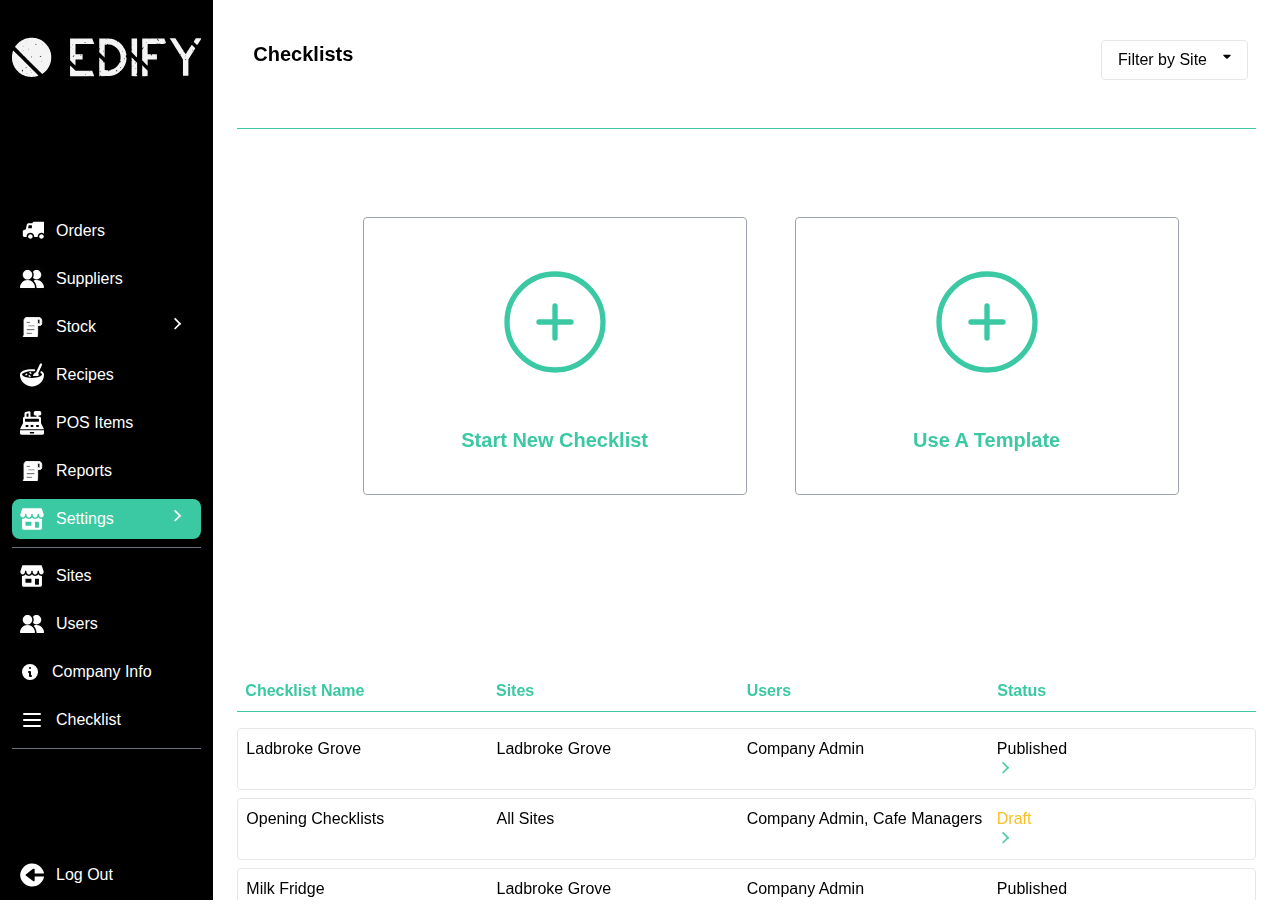
==== commit 4c3007c8: "mobile 1 page input form" ====
--- a/index.html
+++ b/index.html
@@ -1 +1 @@
-<!DOCTYPE html><html><head><meta charSet="utf-8"/><title>Edify</title><meta name="description" content="A mobile optimised all-in-one hospitality management platform"/><meta name="viewport" content="width=device-width,initial-scale=1,minimum-scale=1,maximum-scale=1,user-scalable=no"/><meta name="msapplication-tap-highlight" content="no"/><meta name="screen-orientation" content="portrait"/><meta name="msapplication-TileColor" content="#3BC9A3"/><meta name="theme-color" content="#3BC9A3"/><meta name="next-head-count" content="8"/><link rel="preload" href="./_next/static/css/3c939ba9352da2f1.css" as="style"/><link rel="stylesheet" href="./_next/static/css/3c939ba9352da2f1.css" data-n-g=""/><noscript data-n-css=""></noscript><script defer="" nomodule="" src="./_next/static/chunks/polyfills-5cd94c89d3acac5f.js"></script><script src="./_next/static/chunks/webpack-da8dfe6cb71eeaca.js" defer=""></script><script src="./_next/static/chunks/framework-a87821de553db91d.js" defer=""></script><script src="./_next/static/chunks/main-f4ae3437c92c1efc.js" defer=""></script><script src="./_next/static/chunks/pages/_app-a9b6d50dc5c97fe9.js" defer=""></script><script src="./_next/static/chunks/449-493ebd1925581be1.js" defer=""></script><script src="./_next/static/chunks/pages/index-ed192b089a2476a0.js" defer=""></script><script src="./_next/static/83sOm8dsCfcoXguT3Hrac/_buildManifest.js" defer=""></script><script src="./_next/static/83sOm8dsCfcoXguT3Hrac/_ssgManifest.js" defer=""></script><script src="./_next/static/83sOm8dsCfcoXguT3Hrac/_middlewareManifest.js" defer=""></script></head><body><div id="__next"><aside class="w-2/12 h-full inline-block align-top" aria-label="Sidebar"><div class="overflow-y-auto h-full py-4 px-3 bg-black"><div class="w-full"><svg id="svg" version="1.1" xmlns="http://www.w3.org/2000/svg" width="400" height="82.82352941176471" viewBox="0, 0, 400,82.82352941176471" class="w-full"><g id="svgg"><path id="path0" d="M35.723 0.266 C 34.187 0.452,32.790 0.705,31.380 1.051 C 31.268 1.079,31.129 1.148,31.072 1.206 C 31.014 1.263,30.876 1.275,30.764 1.232 C 30.653 1.190,30.341 1.269,30.072 1.410 C 29.803 1.550,29.482 1.665,29.358 1.666 C 29.059 1.667,26.145 2.646,25.924 2.819 C 25.828 2.894,25.225 3.161,24.583 3.413 C 23.942 3.665,23.342 3.927,23.250 3.995 C 23.158 4.064,22.371 4.486,21.500 4.933 C 20.629 5.381,19.879 5.794,19.833 5.851 C 19.787 5.909,19.337 6.203,18.833 6.504 C 18.329 6.805,17.841 7.134,17.749 7.234 C 17.563 7.436,16.029 8.500,15.925 8.500 C 15.889 8.500,15.640 8.706,15.372 8.958 C 15.104 9.210,14.442 9.803,13.900 10.275 C 12.737 11.289,9.586 14.500,9.753 14.500 C 9.787 14.500,9.594 14.742,9.324 15.037 C 9.054 15.333,8.833 15.637,8.833 15.714 C 8.833 15.790,8.758 15.807,8.667 15.750 C 8.575 15.693,8.500 15.723,8.500 15.815 C 8.500 16.029,7.538 17.489,7.139 17.880 C 6.973 18.043,6.717 18.408,6.570 18.692 L 6.303 19.208 7.110 20.052 C 7.554 20.516,8.067 21.023,8.250 21.179 C 8.852 21.692,9.518 22.333,9.449 22.333 C 9.412 22.333,10.541 23.477,11.959 24.875 C 13.377 26.273,14.773 27.672,15.060 27.983 C 15.348 28.295,15.685 28.633,15.810 28.733 C 15.934 28.834,16.197 29.095,16.393 29.313 C 17.127 30.128,17.434 30.425,17.878 30.748 C 18.128 30.930,18.333 31.127,18.333 31.187 C 18.333 31.314,19.667 32.667,19.793 32.667 C 19.840 32.667,20.113 32.942,20.398 33.279 C 20.683 33.615,21.015 33.971,21.136 34.070 C 21.620 34.468,22.997 35.925,22.998 36.042 C 22.999 36.110,23.069 36.167,23.153 36.167 C 23.294 36.167,25.040 37.898,25.825 38.817 C 26.013 39.037,26.167 39.177,26.167 39.128 C 26.167 39.014,29.647 42.534,29.847 42.850 C 29.928 42.978,29.996 43.022,29.997 42.948 C 29.999 42.873,30.319 43.166,30.708 43.598 C 31.098 44.031,31.517 44.467,31.639 44.567 C 31.761 44.668,32.099 45.003,32.389 45.313 C 32.679 45.623,33.055 45.998,33.225 46.146 C 33.786 46.639,43.461 56.333,43.391 56.333 C 43.353 56.333,43.600 56.577,43.939 56.875 C 44.279 57.173,48.186 61.035,52.622 65.458 C 57.058 69.881,60.757 73.500,60.844 73.500 C 60.930 73.500,60.981 73.559,60.958 73.632 C 60.935 73.704,61.511 74.348,62.236 75.063 L 63.556 76.363 64.236 75.988 C 64.611 75.782,65.029 75.514,65.167 75.392 C 65.304 75.270,65.942 74.782,66.583 74.308 C 67.225 73.834,67.862 73.349,68.000 73.231 C 71.111 70.565,74.577 66.790,75.431 65.138 C 75.565 64.879,75.736 64.667,75.810 64.667 C 75.884 64.667,76.163 64.248,76.431 63.737 C 76.698 63.226,77.033 62.682,77.176 62.529 C 77.318 62.375,77.653 61.800,77.920 61.250 C 78.186 60.700,78.464 60.225,78.537 60.194 C 78.609 60.163,78.626 60.070,78.575 59.986 C 78.523 59.902,78.564 59.833,78.667 59.833 C 78.769 59.833,78.807 59.758,78.750 59.667 C 78.693 59.575,78.726 59.500,78.823 59.500 C 78.921 59.500,79.000 59.354,79.000 59.177 C 79.000 58.999,79.069 58.810,79.154 58.758 C 79.239 58.706,79.432 58.289,79.584 57.831 C 79.736 57.374,79.913 57.000,79.977 57.000 C 80.041 57.000,80.110 56.801,80.131 56.559 C 80.151 56.316,80.234 56.034,80.317 55.934 C 80.399 55.833,80.669 55.075,80.918 54.250 C 81.166 53.425,81.467 52.525,81.587 52.250 C 81.845 51.661,82.667 46.912,82.667 46.012 C 82.667 45.669,82.716 45.339,82.777 45.279 C 82.922 45.134,82.953 37.658,82.810 37.333 C 82.749 37.196,82.618 36.371,82.518 35.500 C 82.418 34.629,82.295 33.692,82.246 33.417 C 81.873 31.338,81.602 30.167,81.496 30.167 C 81.427 30.167,81.321 29.901,81.259 29.575 C 81.114 28.802,80.335 26.458,80.162 26.271 C 80.087 26.191,80.070 26.010,80.125 25.869 C 80.185 25.712,80.154 25.655,80.046 25.722 C 79.944 25.784,79.822 25.637,79.758 25.374 C 79.640 24.891,78.657 22.642,78.501 22.500 C 78.451 22.454,78.150 21.892,77.832 21.250 C 77.514 20.608,77.150 19.975,77.024 19.843 C 76.897 19.711,76.720 19.393,76.631 19.135 C 76.541 18.877,76.400 18.667,76.317 18.667 C 76.234 18.667,76.167 18.585,76.167 18.485 C 76.167 18.216,75.562 17.494,75.439 17.617 C 75.381 17.675,75.333 17.600,75.333 17.450 C 75.333 16.822,69.546 10.333,68.986 10.333 C 68.902 10.333,68.833 10.226,68.833 10.095 C 68.833 9.963,68.698 9.813,68.533 9.760 C 68.367 9.708,67.920 9.365,67.539 8.999 C 67.158 8.633,66.801 8.333,66.745 8.333 C 66.690 8.333,66.399 8.146,66.098 7.917 C 65.798 7.687,65.483 7.500,65.399 7.500 C 65.315 7.500,65.164 7.368,65.064 7.207 C 64.963 7.045,64.457 6.692,63.940 6.422 C 63.423 6.151,63.000 5.883,63.000 5.825 C 63.000 5.698,60.272 4.333,60.016 4.333 C 59.916 4.333,59.833 4.271,59.833 4.195 C 59.833 4.061,58.315 3.331,57.542 3.093 C 57.335 3.030,57.167 2.908,57.167 2.822 C 57.167 2.737,57.080 2.667,56.973 2.667 C 56.867 2.667,55.911 2.389,54.848 2.050 C 53.786 1.710,52.879 1.428,52.833 1.422 C 52.788 1.416,52.670 1.361,52.573 1.299 C 51.018 0.307,40.633 -0.330,35.723 0.266 M333.422 1.184 C 333.527 1.513,334.136 2.519,334.485 2.938 C 334.571 3.041,334.863 3.540,335.133 4.048 C 335.404 4.555,335.785 5.141,335.979 5.350 C 336.174 5.559,336.333 5.791,336.333 5.866 C 336.333 5.942,336.755 6.657,337.271 7.456 C 337.787 8.256,338.326 9.155,338.468 9.455 C 338.611 9.755,338.784 10.000,338.852 10.000 C 338.920 10.000,339.082 10.206,339.212 10.458 C 339.905 11.800,340.305 12.473,340.370 12.408 C 340.410 12.367,340.619 12.709,340.834 13.167 C 341.048 13.625,341.361 14.124,341.528 14.276 C 341.696 14.428,341.833 14.611,341.833 14.684 C 341.833 14.757,342.049 15.139,342.312 15.533 C 342.576 15.927,342.845 16.424,342.911 16.638 C 342.977 16.851,343.075 16.981,343.130 16.926 C 343.184 16.871,343.458 17.238,343.739 17.740 C 344.494 19.089,346.035 21.551,346.284 21.804 C 346.403 21.925,346.500 22.131,346.500 22.262 C 346.500 22.393,346.570 22.500,346.655 22.500 C 346.741 22.500,346.862 22.669,346.925 22.875 C 346.987 23.081,347.315 23.625,347.653 24.083 C 347.991 24.542,348.367 25.160,348.488 25.458 C 348.608 25.756,348.777 26.000,348.863 26.000 C 348.949 26.000,348.973 26.075,348.917 26.167 C 348.860 26.258,348.888 26.333,348.978 26.333 C 349.069 26.333,349.312 26.671,349.518 27.083 C 349.724 27.496,349.954 27.833,350.030 27.833 C 350.105 27.833,350.167 27.940,350.167 28.071 C 350.167 28.202,350.269 28.412,350.395 28.538 C 350.521 28.664,350.755 29.025,350.915 29.341 C 351.075 29.658,351.403 30.178,351.645 30.497 C 352.140 31.154,352.350 31.498,352.765 32.333 C 352.925 32.654,353.185 33.067,353.345 33.250 C 353.504 33.433,353.773 33.820,353.942 34.110 C 354.871 35.700,355.242 36.263,355.436 36.379 C 355.555 36.451,355.618 36.601,355.576 36.713 C 355.533 36.825,355.693 37.142,355.932 37.417 C 356.171 37.692,356.547 38.254,356.768 38.667 C 357.233 39.535,357.544 40.048,357.677 40.167 C 357.728 40.212,358.062 40.737,358.419 41.333 C 358.776 41.929,359.166 42.516,359.284 42.637 C 359.403 42.758,359.500 42.928,359.500 43.015 C 359.500 43.203,360.246 44.386,360.786 45.054 L 361.167 45.526 361.167 62.929 L 361.167 80.333 366.917 80.333 L 372.667 80.333 372.667 62.997 L 372.667 45.660 373.054 45.038 C 373.267 44.696,373.494 44.304,373.558 44.167 C 373.623 44.029,374.047 43.354,374.500 42.667 C 374.954 41.979,375.586 40.966,375.904 40.415 C 376.223 39.864,376.619 39.261,376.784 39.075 C 376.948 38.889,377.104 38.641,377.129 38.523 C 377.154 38.405,377.313 38.108,377.482 37.863 C 378.073 37.003,378.957 35.579,379.224 35.057 C 379.372 34.767,379.557 34.505,379.635 34.473 C 379.713 34.442,380.062 33.892,380.412 33.250 C 380.761 32.608,381.099 32.046,381.163 32.000 C 381.227 31.954,381.492 31.542,381.752 31.083 C 382.012 30.625,382.474 29.902,382.779 29.478 C 383.084 29.053,383.333 28.650,383.333 28.583 C 383.333 28.516,383.671 27.954,384.083 27.333 C 384.496 26.713,384.833 26.122,384.833 26.019 C 384.833 25.917,384.908 25.833,385.000 25.833 C 385.092 25.833,385.168 25.702,385.170 25.542 C 385.171 25.381,385.342 25.089,385.550 24.892 C 385.758 24.695,386.141 24.114,386.401 23.600 C 386.660 23.087,386.939 22.667,387.020 22.667 C 387.531 22.667,386.761 21.749,383.591 18.577 C 379.559 14.544,379.636 14.585,378.842 16.042 C 378.530 16.615,378.232 17.121,378.179 17.167 C 377.938 17.376,377.000 18.824,377.000 18.986 C 377.000 19.085,376.869 19.300,376.708 19.463 C 376.403 19.773,375.167 21.727,375.167 21.900 C 375.167 21.955,375.035 22.140,374.875 22.310 C 374.715 22.481,374.321 23.054,374.000 23.584 C 373.679 24.115,373.336 24.631,373.238 24.732 C 373.140 24.834,373.064 24.954,373.068 25.000 C 373.073 25.046,372.657 25.721,372.143 26.500 C 370.018 29.719,369.259 30.922,369.289 31.022 C 369.306 31.080,369.173 31.260,368.993 31.423 C 368.814 31.585,368.667 31.782,368.667 31.860 C 368.667 31.938,368.273 32.586,367.791 33.302 L 366.916 34.602 366.564 34.176 C 366.370 33.942,366.009 33.361,365.760 32.885 C 365.512 32.409,365.258 31.996,365.196 31.968 C 365.039 31.896,364.167 30.539,364.167 30.366 C 364.167 29.882,363.390 29.494,363.089 29.827 C 362.924 30.009,362.724 30.119,362.644 30.070 C 362.408 29.924,362.480 29.377,362.774 29.083 C 363.035 28.822,362.639 27.687,362.163 27.333 C 362.101 27.287,361.846 26.875,361.596 26.417 C 361.346 25.958,361.020 25.490,360.872 25.375 C 360.724 25.260,360.674 25.166,360.760 25.164 C 360.846 25.163,360.835 25.106,360.736 25.039 C 360.636 24.972,360.342 24.542,360.083 24.083 C 359.823 23.625,359.483 23.100,359.326 22.917 C 359.170 22.733,358.916 22.313,358.763 21.982 C 358.610 21.651,358.280 21.164,358.031 20.899 C 357.782 20.634,357.470 20.192,357.339 19.917 C 357.208 19.642,356.816 19.026,356.467 18.549 C 356.119 18.072,355.833 17.606,355.833 17.514 C 355.833 17.359,354.263 14.940,353.749 14.303 C 353.624 14.149,353.284 13.586,352.993 13.053 C 352.702 12.520,352.345 11.990,352.200 11.875 C 352.055 11.760,351.992 11.667,352.060 11.667 C 352.128 11.667,352.001 11.423,351.778 11.125 C 351.555 10.827,351.253 10.347,351.107 10.057 C 350.961 9.768,350.737 9.427,350.609 9.299 C 350.481 9.172,350.244 8.808,350.082 8.492 C 349.920 8.175,349.739 7.879,349.681 7.833 C 349.623 7.787,349.247 7.225,348.844 6.583 C 348.441 5.942,347.993 5.237,347.848 5.017 C 347.702 4.796,347.403 4.311,347.182 3.937 C 346.962 3.563,346.699 3.175,346.599 3.073 C 346.499 2.971,346.154 2.428,345.833 1.866 L 345.250 0.843 339.280 0.838 L 333.311 0.833 333.422 1.184 M388.442 1.125 C 388.111 1.465,387.550 2.340,387.099 3.216 C 386.924 3.555,386.716 3.833,386.636 3.833 C 386.557 3.833,386.422 4.017,386.337 4.241 C 386.252 4.465,385.915 5.028,385.590 5.491 C 385.264 5.954,385.054 6.334,385.124 6.336 C 385.193 6.337,385.165 6.394,385.061 6.461 C 384.957 6.528,384.638 6.980,384.352 7.466 L 383.833 8.348 387.508 12.012 C 391.280 15.772,391.500 15.929,391.500 14.852 C 391.500 14.310,391.551 14.225,391.870 14.237 C 392.133 14.246,392.323 14.082,392.529 13.667 C 392.687 13.346,392.823 13.158,392.829 13.250 C 392.835 13.342,393.074 13.004,393.360 12.500 C 393.645 11.996,394.072 11.294,394.308 10.940 C 394.897 10.058,395.143 9.635,395.267 9.292 C 395.325 9.131,395.430 9.000,395.500 9.000 C 395.571 9.000,395.753 8.756,395.904 8.458 C 396.339 7.604,396.891 6.706,397.207 6.338 C 397.366 6.152,397.456 6.000,397.407 6.000 C 397.357 6.000,397.508 5.749,397.742 5.443 C 397.975 5.136,398.167 4.802,398.167 4.701 C 398.167 4.600,398.354 4.315,398.583 4.068 C 398.813 3.820,399.000 3.516,399.000 3.392 C 399.000 3.268,399.075 3.167,399.167 3.167 C 399.258 3.167,399.335 3.073,399.337 2.958 C 399.339 2.844,399.487 2.563,399.667 2.333 C 399.846 2.104,399.994 1.673,399.996 1.375 L 400.000 0.833 394.362 0.833 C 389.212 0.833,388.700 0.859,388.442 1.125 M137.400 2.051 C 137.454 2.603,137.410 2.832,137.237 2.899 C 137.016 2.984,136.896 2.413,136.988 1.708 C 137.009 1.544,135.483 1.500,129.841 1.500 L 122.667 1.500 122.667 10.333 C 122.667 19.056,122.671 19.167,123.000 19.167 C 123.183 19.167,123.343 19.223,123.355 19.292 C 123.479 20.020,123.431 20.178,123.061 20.271 L 122.667 20.369 122.667 33.957 L 122.667 47.544 128.248 53.105 C 131.318 56.164,133.906 58.667,133.998 58.667 C 134.109 58.667,134.167 56.485,134.167 52.333 L 134.167 46.000 141.542 45.980 C 145.598 45.969,148.973 45.969,149.042 45.980 C 149.110 45.991,149.167 43.527,149.167 40.504 L 149.167 35.009 148.675 34.754 C 148.257 34.538,147.131 34.500,141.175 34.500 L 134.167 34.500 134.167 23.667 L 134.167 12.833 153.917 12.833 C 175.209 12.833,174.272 12.870,173.516 12.075 C 173.433 11.988,173.156 11.317,172.899 10.583 C 172.643 9.850,172.343 9.175,172.232 9.083 C 172.121 8.992,171.991 8.617,171.944 8.250 C 171.851 7.533,170.729 4.239,170.297 3.417 C 170.153 3.142,169.949 2.598,169.844 2.208 L 169.654 1.500 153.757 1.500 C 145.014 1.500,137.740 1.454,137.593 1.397 C 137.366 1.310,137.337 1.409,137.400 2.051 M282.125 1.460 C 278.206 1.484,275.000 1.569,275.000 1.648 C 275.000 1.728,275.111 1.884,275.246 1.996 C 275.462 2.176,275.462 2.257,275.244 2.678 C 275.033 3.087,275.004 4.565,275.040 12.953 L 275.083 22.750 275.500 22.312 C 276.239 21.537,276.605 21.094,276.930 20.583 C 277.292 20.016,277.929 19.333,278.097 19.333 C 278.246 19.333,278.026 20.684,277.841 20.908 C 277.761 21.005,277.426 21.602,277.096 22.236 C 276.766 22.869,276.346 23.493,276.162 23.622 C 275.978 23.751,275.861 23.910,275.901 23.975 C 275.942 24.041,275.756 24.269,275.488 24.483 L 275.000 24.871 275.002 36.144 L 275.003 47.417 280.586 52.976 C 286.937 59.301,286.727 59.169,286.660 56.790 C 286.637 55.943,286.628 53.169,286.642 50.625 L 286.667 46.000 296.417 46.000 L 306.167 46.000 306.167 40.250 L 306.167 34.500 300.939 34.500 L 295.712 34.500 295.613 35.225 C 295.433 36.536,293.974 37.863,293.373 37.262 C 293.240 37.129,293.692 35.167,293.856 35.167 C 293.935 35.167,294.000 35.017,294.000 34.833 C 294.000 34.510,293.889 34.500,290.333 34.500 L 286.667 34.500 286.667 29.657 C 286.667 26.062,286.617 24.844,286.476 24.932 C 286.338 25.017,286.323 24.915,286.423 24.566 C 286.499 24.301,286.587 21.552,286.618 18.458 L 286.675 12.833 296.903 12.833 C 306.490 12.833,307.138 12.815,307.244 12.542 C 307.352 12.264,307.367 12.264,307.572 12.542 C 307.879 12.958,309.575 12.958,309.825 12.542 C 309.991 12.264,310.011 12.264,310.227 12.542 C 310.435 12.810,310.935 12.833,316.409 12.833 C 323.040 12.833,322.261 12.956,323.833 11.668 C 324.154 11.406,324.604 11.042,324.833 10.860 L 325.250 10.528 324.840 9.306 C 324.615 8.633,324.379 8.046,324.316 8.000 C 324.253 7.954,323.963 7.148,323.671 6.208 C 323.379 5.269,323.067 4.500,322.977 4.500 C 322.887 4.500,322.858 4.428,322.912 4.340 C 322.967 4.252,322.928 4.046,322.826 3.882 C 322.724 3.718,322.478 3.111,322.279 2.533 L 321.917 1.483 305.846 1.493 C 289.656 1.503,289.335 1.512,289.889 1.917 C 290.251 2.181,289.846 2.500,289.149 2.500 L 288.775 2.500 289.169 2.081 C 289.785 1.425,289.666 1.414,282.125 1.460 M184.333 12.080 L 184.333 22.667 185.083 22.667 L 185.833 22.667 185.833 23.324 C 185.833 23.978,185.830 23.981,185.125 24.032 L 184.417 24.083 184.371 27.313 L 184.326 30.543 189.121 35.331 C 191.759 37.964,193.983 40.111,194.065 40.101 C 194.147 40.091,194.297 40.226,194.399 40.401 C 194.500 40.576,194.846 40.973,195.167 41.283 L 195.750 41.846 195.833 28.298 L 195.917 14.750 198.542 14.433 L 201.167 14.116 201.167 13.225 C 201.167 12.486,201.217 12.334,201.458 12.334 C 201.777 12.336,202.500 13.281,202.500 13.697 C 202.500 13.976,203.251 14.162,204.395 14.165 C 205.199 14.167,208.510 14.652,208.744 14.801 C 208.839 14.862,208.954 14.915,209.000 14.920 C 209.432 14.963,212.707 16.110,213.125 16.364 C 213.423 16.546,213.667 16.656,213.667 16.609 C 213.667 16.505,215.820 17.616,216.167 17.898 C 216.304 18.010,216.604 18.191,216.833 18.300 C 217.636 18.681,218.784 19.546,219.856 20.577 C 220.097 20.810,220.343 21.000,220.401 21.000 C 220.595 21.000,222.843 23.301,223.279 23.947 C 223.516 24.297,223.857 24.733,224.037 24.917 C 224.497 25.384,225.808 27.422,226.290 28.417 C 226.512 28.875,226.835 29.512,227.007 29.833 C 229.545 34.554,230.194 42.245,228.600 48.708 L 228.363 49.667 228.996 49.667 C 229.619 49.667,230.078 50.329,229.642 50.599 C 229.561 50.649,229.538 50.760,229.592 50.847 C 229.781 51.154,228.768 51.941,228.031 52.059 C 227.433 52.155,227.273 52.264,227.070 52.712 C 226.561 53.837,225.637 55.425,225.376 55.625 C 225.157 55.792,225.151 55.834,225.343 55.837 C 225.511 55.840,225.477 55.928,225.232 56.129 C 225.038 56.287,224.738 56.677,224.565 56.995 C 224.392 57.314,224.023 57.801,223.746 58.079 C 223.469 58.356,223.058 58.862,222.831 59.202 C 222.605 59.542,222.258 59.906,222.061 60.012 C 221.864 60.117,221.607 60.383,221.490 60.602 C 221.373 60.821,221.197 61.000,221.098 61.000 C 221.000 61.000,220.656 61.268,220.335 61.596 C 219.458 62.490,217.354 64.060,216.469 64.481 C 216.039 64.686,215.664 64.910,215.636 64.981 C 215.607 65.051,215.021 65.361,214.333 65.669 C 213.646 65.977,212.965 66.327,212.820 66.448 C 212.675 66.568,212.474 66.667,212.371 66.667 C 212.269 66.667,211.514 66.892,210.693 67.167 C 209.872 67.442,209.006 67.667,208.767 67.667 C 208.529 67.667,208.333 67.733,208.333 67.814 C 208.333 67.895,208.183 68.000,208.000 68.048 C 207.728 68.120,207.667 68.276,207.667 68.901 L 207.667 69.667 207.000 69.667 L 206.333 69.667 206.333 69.000 L 206.333 68.333 205.625 68.336 C 204.382 68.340,204.180 68.453,204.283 69.090 C 204.429 69.990,204.192 71.196,203.881 71.135 C 203.429 71.046,202.998 70.279,202.890 69.373 L 202.787 68.500 201.492 68.500 C 199.946 68.500,196.336 68.033,196.042 67.794 C 195.881 67.664,195.833 65.918,195.833 60.092 L 195.833 52.558 195.448 52.196 C 195.049 51.821,194.500 51.708,194.500 52.000 C 194.500 52.092,194.200 52.167,193.833 52.167 L 193.167 52.167 193.167 51.434 C 193.167 50.923,193.245 50.672,193.428 50.602 C 193.707 50.495,184.909 41.500,184.526 41.500 C 184.169 41.500,184.265 47.276,184.625 47.492 C 184.903 47.658,184.903 47.675,184.625 47.842 C 184.350 48.006,184.333 48.980,184.333 64.508 L 184.333 81.000 185.750 81.000 C 187.203 81.000,187.532 80.826,186.750 80.470 C 186.061 80.156,186.245 79.866,187.203 79.758 C 187.504 79.724,187.930 79.641,188.150 79.573 C 188.540 79.451,188.547 79.466,188.460 80.238 L 188.371 81.029 197.644 80.952 C 208.731 80.860,208.709 80.863,214.417 79.195 C 215.333 78.928,216.383 78.558,216.750 78.375 C 217.117 78.191,217.885 77.872,218.458 77.665 C 219.031 77.458,219.500 77.219,219.500 77.134 C 219.500 77.050,219.580 77.030,219.677 77.090 C 219.775 77.150,219.981 77.090,220.136 76.957 C 220.290 76.824,220.976 76.423,221.660 76.066 C 222.344 75.709,223.005 75.323,223.130 75.208 C 223.255 75.094,223.708 74.801,224.137 74.557 C 224.566 74.313,224.992 74.032,225.083 73.932 C 225.175 73.832,225.662 73.470,226.167 73.129 C 227.800 72.022,228.167 71.584,228.167 70.742 C 228.167 69.958,228.430 69.764,228.833 70.250 C 228.947 70.387,229.106 70.500,229.185 70.500 C 229.351 70.500,231.752 68.134,232.250 67.479 C 232.433 67.238,233.152 66.338,233.846 65.479 C 234.541 64.620,235.253 63.679,235.430 63.390 C 237.802 59.487,238.907 57.296,239.696 54.934 C 239.975 54.100,240.272 53.286,240.356 53.127 C 240.518 52.822,241.060 50.434,241.346 48.766 C 241.439 48.225,241.579 47.663,241.656 47.516 C 241.734 47.370,241.839 46.688,241.891 46.000 C 241.943 45.313,242.037 44.056,242.100 43.208 L 242.214 41.667 241.763 41.667 C 240.628 41.667,240.444 41.158,240.607 38.473 L 240.717 36.667 241.299 36.667 L 241.881 36.667 241.770 35.465 C 241.708 34.805,241.598 34.224,241.526 34.174 C 241.453 34.124,241.296 33.525,241.176 32.843 C 240.829 30.865,239.536 26.642,238.962 25.609 C 238.852 25.412,238.752 25.212,238.741 25.167 C 238.656 24.828,237.429 22.406,237.321 22.364 C 237.246 22.335,237.227 22.204,237.277 22.073 C 237.328 21.941,237.287 21.833,237.187 21.833 C 237.087 21.833,236.816 21.477,236.585 21.042 C 236.092 20.115,235.789 19.616,235.650 19.500 C 235.595 19.454,235.463 19.251,235.357 19.049 C 235.019 18.408,233.132 16.005,232.216 15.050 C 232.014 14.839,231.879 14.667,231.917 14.667 C 232.062 14.667,229.201 11.912,228.250 11.137 C 227.700 10.688,226.977 10.092,226.643 9.811 C 226.310 9.531,225.812 9.165,225.537 8.998 C 225.261 8.831,224.986 8.612,224.924 8.511 C 224.861 8.411,224.513 8.177,224.149 7.991 L 223.487 7.653 223.170 8.368 C 222.996 8.762,222.685 9.264,222.479 9.485 L 222.104 9.887 221.940 9.521 C 221.710 9.005,222.189 8.043,222.745 7.903 C 223.479 7.719,223.116 7.197,221.839 6.596 C 221.423 6.401,220.746 6.042,220.333 5.799 C 219.921 5.556,219.088 5.171,218.483 4.945 C 217.877 4.719,217.240 4.453,217.066 4.354 C 216.622 4.103,213.833 3.158,213.833 3.259 C 213.833 3.305,213.609 3.226,213.335 3.084 C 213.061 2.943,212.780 2.819,212.710 2.809 C 212.640 2.799,212.508 2.767,212.417 2.739 C 209.595 1.855,198.919 1.091,198.445 1.739 C 198.254 2.000,198.210 2.004,198.018 1.772 C 197.832 1.547,196.936 1.513,191.069 1.504 L 184.333 1.493 184.333 12.080 M252.667 13.333 C 252.667 19.881,252.731 25.167,252.811 25.167 C 252.890 25.167,253.136 25.025,253.356 24.851 C 253.746 24.544,253.768 24.544,254.136 24.842 L 254.515 25.149 254.100 25.421 C 253.872 25.571,253.475 25.668,253.218 25.638 L 252.750 25.583 252.704 27.892 L 252.657 30.201 253.287 30.867 C 253.633 31.234,254.014 31.620,254.133 31.725 C 254.252 31.830,254.439 32.021,254.550 32.148 C 254.790 32.426,260.370 38.127,262.516 40.288 C 263.356 41.134,264.109 41.786,264.188 41.737 C 264.269 41.687,264.333 32.774,264.333 21.573 L 264.333 1.500 258.500 1.500 L 252.667 1.500 252.667 13.333 M307.502 2.569 C 307.964 3.302,307.923 4.805,307.437 4.926 C 306.575 5.143,306.197 4.280,306.410 2.582 L 306.524 1.669 306.913 1.959 C 307.126 2.119,307.392 2.393,307.502 2.569 M200.584 3.001 C 200.977 3.435,200.825 3.567,200.091 3.429 C 199.463 3.311,199.378 3.189,199.700 2.867 C 199.986 2.580,200.238 2.619,200.584 3.001 M310.500 4.969 C 310.500 5.896,310.070 6.500,309.410 6.500 C 309.013 6.500,309.000 6.462,309.000 5.333 L 309.000 4.167 309.750 4.167 L 310.500 4.167 310.500 4.969 M322.742 6.384 C 322.916 6.558,322.918 6.659,322.753 6.884 C 322.435 7.319,322.167 7.220,322.167 6.667 C 322.167 6.135,322.385 6.028,322.742 6.384 M30.167 7.517 C 30.167 7.841,29.817 8.343,29.658 8.245 C 29.302 8.024,29.472 6.973,29.833 7.167 C 30.017 7.265,30.167 7.422,30.167 7.517 M284.167 9.333 L 284.167 10.000 283.500 10.000 L 282.833 10.000 282.833 9.333 L 282.833 8.667 283.500 8.667 L 284.167 8.667 284.167 9.333 M322.697 8.944 C 322.983 9.203,322.985 9.241,322.726 9.527 C 322.317 9.978,322.167 9.904,322.167 9.250 C 322.167 8.595,322.255 8.544,322.697 8.944 M154.984 10.344 C 155.018 11.506,155.013 11.519,154.656 11.327 C 154.456 11.221,153.960 11.085,153.554 11.025 L 152.815 10.917 153.699 9.889 C 154.759 8.656,154.936 8.719,154.984 10.344 M198.158 11.573 C 198.305 11.750,198.309 11.901,198.172 12.156 C 197.872 12.717,197.500 12.585,197.500 11.917 C 197.500 11.294,197.797 11.138,198.158 11.573 M313.140 11.816 C 313.189 12.166,312.953 12.490,312.643 12.497 C 312.459 12.502,312.352 12.048,312.450 11.675 C 312.574 11.201,313.067 11.302,313.140 11.816 M50.905 12.762 C 51.089 12.946,51.167 13.344,51.167 14.098 L 51.167 15.173 50.708 15.065 C 50.456 15.005,49.961 14.827,49.607 14.669 L 48.964 14.382 49.478 14.016 C 49.761 13.814,50.115 13.391,50.265 13.075 C 50.580 12.410,50.562 12.419,50.905 12.762 M127.845 14.886 C 127.759 15.113,127.717 15.328,127.753 15.364 C 128.033 15.644,127.143 15.785,126.809 15.514 L 126.428 15.205 127.064 14.570 C 127.768 13.865,128.171 14.029,127.845 14.886 M65.837 14.421 C 66.091 14.728,66.031 14.800,65.358 14.993 C 64.686 15.186,64.477 14.890,64.992 14.473 C 65.452 14.101,65.565 14.094,65.837 14.421 M255.194 14.577 C 255.379 14.982,255.043 15.833,254.698 15.833 C 254.604 15.833,254.574 14.624,254.658 14.208 C 254.698 14.011,255.045 14.249,255.194 14.577 M187.667 15.217 C 187.667 15.596,187.391 16.000,187.133 16.000 C 187.060 16.000,187.000 15.737,187.000 15.417 C 187.000 14.944,187.063 14.833,187.333 14.833 C 187.570 14.833,187.667 14.944,187.667 15.217 M23.956 18.437 C 23.838 19.489,23.211 19.872,22.816 19.134 C 22.641 18.808,22.690 18.710,23.268 18.220 C 24.085 17.529,24.060 17.521,23.956 18.437 M235.728 20.476 C 235.986 20.761,235.987 20.803,235.738 21.010 C 235.071 21.563,234.468 21.266,234.842 20.567 C 235.099 20.087,235.352 20.060,235.728 20.476 M128.732 22.095 C 128.855 22.418,128.564 23.000,128.279 23.000 C 128.115 23.000,128.020 22.180,128.149 21.875 C 128.216 21.718,128.650 21.882,128.732 22.095 M35.320 23.696 C 35.469 23.961,35.505 24.231,35.418 24.432 C 35.342 24.607,35.292 24.806,35.307 24.875 C 35.359 25.121,34.867 24.995,34.768 24.736 C 34.361 23.675,34.820 22.809,35.320 23.696 M25.000 26.077 C 25.000 26.386,24.514 26.861,24.320 26.742 C 24.145 26.634,24.119 26.152,24.267 25.767 C 24.389 25.448,25.000 25.707,25.000 26.077 M381.996 25.745 C 382.265 26.069,382.488 27.083,382.342 27.319 C 382.168 27.601,381.000 26.357,381.000 25.889 C 381.000 25.431,381.657 25.337,381.996 25.745 M2.279 27.477 C 2.137 27.831,1.897 28.600,1.746 29.186 C 1.594 29.771,1.412 30.325,1.341 30.417 C 1.270 30.508,1.206 30.696,1.197 30.833 C 1.189 30.971,1.071 31.533,0.935 32.083 C 0.142 35.277,-0.222 41.585,0.155 45.595 C 0.388 48.081,0.954 51.394,1.158 51.466 C 1.235 51.494,1.260 51.662,1.213 51.841 C 1.166 52.020,1.199 52.167,1.286 52.167 C 1.373 52.167,1.445 52.260,1.446 52.375 C 1.449 52.730,2.361 55.726,2.601 56.167 C 2.813 56.556,3.202 57.518,3.780 59.081 C 3.915 59.447,4.081 59.785,4.148 59.831 C 4.215 59.878,4.557 60.479,4.908 61.167 C 5.259 61.854,5.630 62.472,5.732 62.539 C 5.833 62.606,5.857 62.663,5.785 62.664 C 5.713 62.666,5.807 62.831,5.994 63.031 C 6.180 63.232,6.333 63.487,6.333 63.599 C 6.333 63.711,6.596 64.116,6.917 64.500 C 7.238 64.884,7.500 65.247,7.500 65.307 C 7.501 65.368,7.725 65.679,8.000 66.000 C 8.275 66.321,8.499 66.682,8.500 66.802 C 8.500 66.921,8.575 66.973,8.667 66.917 C 8.758 66.860,8.833 66.882,8.833 66.966 C 8.833 67.050,9.019 67.318,9.246 67.563 C 9.473 67.808,9.666 68.038,9.676 68.074 C 9.777 68.436,13.567 72.242,14.625 73.044 C 15.106 73.408,15.500 73.775,15.500 73.859 C 15.500 73.942,15.631 74.065,15.792 74.130 C 16.182 74.290,17.570 75.220,17.636 75.366 C 17.665 75.429,18.171 75.763,18.761 76.108 C 19.351 76.454,19.833 76.795,19.833 76.868 C 19.833 76.941,19.894 77.000,19.967 77.000 C 20.041 77.000,20.938 77.444,21.962 77.987 C 22.985 78.530,23.993 79.028,24.200 79.094 C 24.408 79.160,25.109 79.459,25.759 79.759 C 26.409 80.060,27.554 80.473,28.304 80.679 C 29.053 80.884,29.667 81.124,29.667 81.211 C 29.667 81.298,29.848 81.324,30.070 81.268 C 30.291 81.213,30.497 81.238,30.528 81.325 C 30.558 81.411,31.146 81.596,31.833 81.735 C 38.360 83.059,47.689 82.886,52.262 81.356 C 52.805 81.174,53.700 80.904,54.250 80.755 C 54.800 80.606,55.362 80.439,55.500 80.382 C 55.637 80.326,55.806 80.292,55.875 80.307 C 56.456 80.430,54.945 78.818,47.908 71.809 C 41.025 64.954,34.247 58.161,33.560 57.429 C 33.456 57.318,33.156 57.041,32.893 56.814 C 32.631 56.587,32.023 55.977,31.542 55.460 C 31.060 54.943,30.667 54.538,30.667 54.560 C 30.667 54.582,24.409 48.353,16.760 40.717 C 9.112 33.081,2.782 26.833,2.695 26.833 C 2.608 26.833,2.420 27.123,2.279 27.477 M194.157 27.261 C 193.875 27.601,193.878 28.945,194.162 29.583 C 194.781 30.976,194.285 30.885,193.570 29.474 C 193.078 28.503,193.033 26.962,193.506 27.254 C 193.582 27.300,193.691 27.263,193.748 27.169 C 193.806 27.076,193.970 27.000,194.114 27.000 C 194.331 27.000,194.338 27.043,194.157 27.261 M234.000 28.500 C 234.000 29.151,233.986 29.167,233.417 29.167 C 232.847 29.167,232.833 29.151,232.833 28.500 C 232.833 27.849,232.847 27.833,233.417 27.833 C 233.986 27.833,234.000 27.849,234.000 28.500 M357.000 35.667 L 357.000 36.333 356.333 36.333 L 355.667 36.333 355.667 35.667 L 355.667 35.000 356.333 35.000 L 357.000 35.000 357.000 35.667 M145.617 36.177 C 146.021 36.463,146.333 37.144,146.333 37.738 C 146.333 38.359,145.566 38.092,144.988 37.269 C 144.723 36.892,144.430 36.493,144.336 36.382 C 143.881 35.842,144.912 35.677,145.617 36.177 M366.879 36.500 C 367.134 36.623,367.313 36.805,367.278 36.904 C 367.185 37.163,366.375 37.066,366.068 36.759 C 365.924 36.615,365.738 36.540,365.653 36.592 C 365.569 36.644,365.500 36.565,365.500 36.417 C 365.500 36.102,366.137 36.140,366.879 36.500 M131.326 37.482 C 131.630 38.217,131.196 39.007,130.187 39.556 L 129.391 39.989 128.821 39.507 C 128.288 39.057,128.231 38.361,128.737 38.492 C 128.816 38.512,128.925 38.462,128.981 38.381 C 129.037 38.300,129.408 38.139,129.804 38.023 C 130.363 37.860,130.563 37.703,130.695 37.323 C 130.892 36.758,131.042 36.796,131.326 37.482 M61.769 39.167 C 61.582 40.406,60.000 41.192,59.107 40.489 C 58.394 39.928,58.685 39.459,59.941 39.143 C 60.439 39.018,60.811 38.791,61.050 38.469 C 61.513 37.842,61.911 38.228,61.769 39.167 M42.090 40.307 C 42.315 40.639,42.500 41.123,42.500 41.383 C 42.500 42.140,41.691 41.957,41.248 41.100 C 41.063 40.742,40.763 40.367,40.581 40.267 C 40.399 40.166,40.219 40.065,40.182 40.043 C 40.144 40.020,40.244 39.858,40.404 39.681 C 40.807 39.235,41.549 39.511,42.090 40.307 M365.800 39.944 C 365.862 40.367,365.488 40.699,365.171 40.502 C 364.979 40.384,364.973 40.275,365.137 39.916 C 365.363 39.420,365.724 39.435,365.800 39.944 M252.669 44.708 C 252.672 47.608,252.767 48.330,253.121 48.112 C 253.369 47.958,254.000 48.483,254.000 48.843 C 254.000 49.110,253.882 49.167,253.332 49.167 L 252.665 49.167 252.707 65.042 L 252.750 80.917 258.542 80.960 L 264.333 81.004 264.333 79.262 C 264.333 78.304,264.260 77.474,264.170 77.419 C 263.923 77.266,263.432 77.588,263.172 78.074 C 262.870 78.639,262.681 78.424,262.557 77.373 C 262.414 76.166,262.517 75.977,263.200 76.189 C 264.465 76.582,264.333 77.919,264.333 64.664 L 264.333 52.789 258.761 47.228 C 255.696 44.169,253.071 41.667,252.928 41.667 C 252.700 41.667,252.667 42.057,252.669 44.708 M238.642 43.532 C 238.525 43.744,238.445 43.973,238.465 44.042 C 238.484 44.110,238.443 44.167,238.374 44.167 C 238.305 44.167,238.153 44.373,238.037 44.625 C 237.732 45.289,237.286 45.773,236.854 45.910 L 236.477 46.030 236.896 45.367 C 237.126 45.002,237.269 44.658,237.213 44.602 C 237.157 44.546,237.199 44.500,237.306 44.500 C 237.412 44.500,237.500 44.393,237.500 44.262 C 237.500 43.926,238.698 42.702,238.785 42.949 C 238.823 43.059,238.759 43.321,238.642 43.532 M368.167 45.612 C 368.167 45.673,368.052 45.850,367.912 46.005 C 367.772 46.160,367.603 46.599,367.537 46.981 L 367.417 47.674 366.596 46.921 C 366.145 46.506,365.714 46.167,365.638 46.167 C 365.349 46.167,365.517 45.816,365.875 45.672 C 366.313 45.496,368.167 45.447,368.167 45.612 M32.590 48.988 C 32.538 49.074,32.571 49.191,32.664 49.248 C 32.863 49.371,33.167 49.215,33.167 48.990 C 33.167 48.787,32.716 48.786,32.590 48.988 M63.833 50.322 C 63.833 50.609,63.321 50.866,62.941 50.771 C 62.520 50.665,62.494 50.024,62.891 49.524 C 63.067 49.301,63.833 49.950,63.833 50.322 M190.402 51.143 C 190.450 51.221,190.305 51.459,190.078 51.671 L 189.667 52.058 189.667 51.357 C 189.667 50.673,190.044 50.564,190.402 51.143 M262.067 52.384 C 262.408 52.633,262.150 53.530,261.609 53.979 C 261.457 54.105,261.333 54.353,261.333 54.530 C 261.333 54.942,261.084 54.790,260.801 54.205 C 260.299 53.169,261.257 51.792,262.067 52.384 M275.000 60.190 C 275.000 61.883,275.045 62.246,275.277 62.415 C 275.534 62.604,275.534 62.645,275.277 63.013 C 275.027 63.368,275.000 64.279,275.000 72.206 L 275.000 81.004 280.792 80.960 L 286.583 80.917 286.608 79.470 C 286.628 78.318,286.582 78.003,286.382 77.926 C 286.160 77.841,286.162 77.782,286.399 77.421 C 286.625 77.076,286.667 76.432,286.667 73.323 L 286.667 69.634 280.928 63.900 C 277.771 60.747,275.146 58.167,275.094 58.167 C 275.043 58.167,275.000 59.077,275.000 60.190 M122.773 58.449 C 122.504 58.719,122.658 81.128,122.930 81.232 C 123.402 81.413,164.000 81.348,164.000 81.167 C 164.000 80.379,165.405 80.068,165.556 80.822 L 165.654 81.311 169.452 81.322 C 173.871 81.336,173.874 81.335,173.445 80.214 C 173.277 79.776,172.891 78.695,172.588 77.813 C 172.284 76.931,171.917 75.956,171.773 75.646 C 171.543 75.157,170.791 73.098,169.877 70.458 L 169.603 69.667 163.728 69.667 C 157.940 69.667,157.849 69.672,157.606 70.018 C 157.349 70.385,157.000 70.321,157.000 69.907 C 157.000 69.700,155.417 69.667,145.619 69.667 L 134.237 69.667 128.558 64.005 C 125.435 60.891,122.831 58.391,122.773 58.449 M255.774 59.583 C 255.624 59.734,255.455 60.039,255.399 60.262 C 255.343 60.484,255.237 60.667,255.162 60.667 C 254.905 60.667,254.880 60.247,255.110 59.792 C 255.238 59.540,255.293 59.333,255.234 59.333 C 255.174 59.333,255.222 59.217,255.340 59.075 C 255.530 58.847,255.584 58.846,255.801 59.063 C 256.019 59.281,256.015 59.342,255.774 59.583 M30.403 61.768 C 30.722 61.890,30.750 62.559,30.448 62.863 C 30.328 62.984,30.122 63.327,29.991 63.625 C 29.859 63.923,29.685 64.167,29.603 64.167 C 29.150 64.167,28.780 62.822,29.167 62.583 C 29.258 62.527,29.333 62.340,29.333 62.169 C 29.333 61.902,29.516 61.775,30.028 61.686 C 30.089 61.675,30.258 61.712,30.403 61.768 M229.610 62.042 C 229.811 62.362,229.822 62.667,229.634 62.667 C 229.541 62.667,229.509 62.783,229.564 62.925 C 229.618 63.068,229.597 63.143,229.516 63.093 C 229.435 63.043,229.249 63.302,229.102 63.668 C 228.666 64.759,228.064 64.359,228.209 63.073 C 228.322 62.069,229.216 61.411,229.610 62.042 M262.167 65.333 L 262.167 66.000 261.500 66.000 L 260.833 66.000 260.833 65.333 L 260.833 64.667 261.500 64.667 L 262.167 64.667 262.167 65.333 M21.842 67.588 C 22.112 67.727,22.333 67.912,22.333 67.997 C 22.333 68.082,22.523 68.431,22.754 68.772 C 23.402 69.727,23.438 71.167,22.814 71.167 C 22.162 71.167,20.833 69.336,20.833 68.439 C 20.833 67.318,21.019 67.162,21.842 67.588 M220.941 67.792 C 221.488 68.281,222.167 69.265,222.167 69.567 C 222.167 69.724,222.234 69.812,222.316 69.761 C 222.488 69.654,222.292 70.638,222.057 71.059 C 221.651 71.785,220.000 69.694,220.000 68.453 C 220.000 67.431,220.302 67.219,220.941 67.792 M39.559 69.473 C 39.818 69.759,39.817 69.795,39.543 70.021 C 39.048 70.430,38.341 70.423,38.449 70.010 C 38.498 69.821,38.605 69.667,38.686 69.667 C 38.767 69.667,38.833 69.554,38.833 69.417 C 38.833 69.073,39.224 69.103,39.559 69.473 M186.453 70.918 C 187.310 71.346,188.244 73.003,187.625 72.999 C 187.510 72.998,187.079 72.664,186.667 72.256 C 186.254 71.849,185.823 71.512,185.708 71.508 C 185.594 71.503,185.500 71.356,185.500 71.181 C 185.500 71.005,185.594 70.823,185.708 70.777 C 185.823 70.731,185.924 70.687,185.933 70.680 C 185.942 70.673,186.176 70.780,186.453 70.918 M163.543 71.792 C 162.810 72.350,162.303 71.984,162.856 71.296 L 163.213 70.853 163.515 71.218 C 163.794 71.555,163.796 71.599,163.543 71.792 M41.489 73.812 C 41.618 74.053,41.580 74.193,41.324 74.425 C 40.925 74.787,40.543 74.537,40.754 74.053 C 40.827 73.886,40.874 73.694,40.860 73.625 C 40.804 73.359,41.330 73.516,41.489 73.812 M31.847 74.958 C 31.855 75.027,31.897 75.308,31.941 75.582 C 32.090 76.498,31.859 77.264,31.533 76.938 C 31.105 76.509,31.207 74.833,31.661 74.833 C 31.756 74.833,31.840 74.890,31.847 74.958 M156.063 77.188 C 156.220 77.973,156.189 78.410,155.958 78.678 C 155.844 78.812,155.765 78.892,155.784 78.857 C 155.802 78.822,155.709 78.685,155.575 78.552 C 155.329 78.305,155.251 77.408,155.434 76.930 C 155.603 76.491,155.952 76.634,156.063 77.188 " stroke="none" fill="#f4f4f4" fill-rule="evenodd"></path><path id="path1" d="M126.220 1.458 C 128.220 1.485,131.445 1.485,133.386 1.458 C 135.328 1.431,133.692 1.410,129.750 1.410 C 125.808 1.410,124.220 1.432,126.220 1.458 M145.625 1.458 C 150.048 1.483,157.285 1.483,161.708 1.458 C 166.131 1.434,162.512 1.413,153.667 1.413 C 144.821 1.413,141.202 1.434,145.625 1.458 M185.750 1.450 C 189.400 1.566,197.961 1.572,197.891 1.458 C 197.848 1.390,194.762 1.349,191.032 1.368 C 187.302 1.387,184.925 1.424,185.750 1.450 M199.708 1.457 C 200.327 1.489,201.340 1.489,201.958 1.457 C 202.577 1.425,202.071 1.399,200.833 1.399 C 199.596 1.399,199.090 1.425,199.708 1.457 M255.625 1.458 C 257.206 1.485,259.794 1.485,261.375 1.458 C 262.956 1.431,261.662 1.408,258.500 1.408 C 255.338 1.408,254.044 1.431,255.625 1.458 M278.553 1.458 C 280.553 1.485,283.778 1.485,285.720 1.458 C 287.661 1.431,286.025 1.410,282.083 1.410 C 278.142 1.410,276.553 1.432,278.553 1.458 M289.446 1.601 C 289.511 1.768,289.586 1.797,289.658 1.681 C 289.735 1.555,294.521 1.489,305.676 1.458 L 321.583 1.413 305.465 1.377 C 290.901 1.343,289.356 1.365,289.446 1.601 M227.000 10.167 C 227.211 10.350,227.422 10.500,227.468 10.500 C 227.514 10.500,227.416 10.350,227.250 10.167 C 227.084 9.983,226.873 9.833,226.782 9.833 C 226.691 9.833,226.789 9.983,227.000 10.167 M122.833 19.286 C 122.971 19.336,123.179 19.454,123.295 19.546 C 123.454 19.672,123.481 19.645,123.403 19.440 C 123.345 19.290,123.137 19.173,122.941 19.180 C 122.697 19.189,122.663 19.222,122.833 19.286 M19.918 33.001 C 20.084 33.185,20.255 33.301,20.297 33.259 C 20.387 33.169,19.912 32.667,19.736 32.667 C 19.669 32.667,19.751 32.817,19.918 33.001 M82.895 41.333 C 82.895 42.296,82.923 42.690,82.956 42.208 C 82.990 41.727,82.990 40.940,82.956 40.458 C 82.923 39.977,82.895 40.371,82.895 41.333 M23.189 69.945 C 23.177 70.143,23.124 70.443,23.071 70.611 C 22.980 70.900,22.985 70.901,23.165 70.620 C 23.270 70.457,23.323 70.157,23.284 69.954 C 23.212 69.584,23.212 69.584,23.189 69.945 M31.875 76.083 C 31.877 76.450,31.911 76.580,31.951 76.373 C 31.991 76.166,31.990 75.866,31.948 75.706 C 31.906 75.547,31.874 75.717,31.875 76.083 M22.500 78.417 C 22.729 78.548,22.992 78.655,23.083 78.655 C 23.175 78.655,23.063 78.548,22.833 78.417 C 22.604 78.286,22.342 78.178,22.250 78.178 C 22.158 78.178,22.271 78.286,22.500 78.417 " stroke="none" fill="#f8f4f4" fill-rule="evenodd"></path><path id="path2" d="M126.220 1.458 C 128.220 1.485,131.445 1.485,133.386 1.458 C 135.328 1.431,133.692 1.410,129.750 1.410 C 125.808 1.410,124.220 1.432,126.220 1.458 M145.625 1.458 C 150.048 1.483,157.285 1.483,161.708 1.458 C 166.131 1.434,162.512 1.413,153.667 1.413 C 144.821 1.413,141.202 1.434,145.625 1.458 M185.750 1.450 C 189.400 1.566,197.961 1.572,197.891 1.458 C 197.848 1.390,194.762 1.349,191.032 1.368 C 187.302 1.387,184.925 1.424,185.750 1.450 M199.708 1.457 C 200.327 1.489,201.340 1.489,201.958 1.457 C 202.577 1.425,202.071 1.399,200.833 1.399 C 199.596 1.399,199.090 1.425,199.708 1.457 M255.625 1.458 C 257.206 1.485,259.794 1.485,261.375 1.458 C 262.956 1.431,261.662 1.408,258.500 1.408 C 255.338 1.408,254.044 1.431,255.625 1.458 M278.553 1.458 C 280.553 1.485,283.778 1.485,285.720 1.458 C 287.661 1.431,286.025 1.410,282.083 1.410 C 278.142 1.410,276.553 1.432,278.553 1.458 M289.446 1.601 C 289.511 1.768,289.586 1.797,289.658 1.681 C 289.735 1.555,294.521 1.489,305.676 1.458 L 321.583 1.413 305.465 1.377 C 290.901 1.343,289.356 1.365,289.446 1.601 M227.000 10.167 C 227.211 10.350,227.422 10.500,227.468 10.500 C 227.514 10.500,227.416 10.350,227.250 10.167 C 227.084 9.983,226.873 9.833,226.782 9.833 C 226.691 9.833,226.789 9.983,227.000 10.167 M122.833 19.286 C 122.971 19.336,123.179 19.454,123.295 19.546 C 123.454 19.672,123.481 19.645,123.403 19.440 C 123.345 19.290,123.137 19.173,122.941 19.180 C 122.697 19.189,122.663 19.222,122.833 19.286 M19.918 33.001 C 20.084 33.185,20.255 33.301,20.297 33.259 C 20.387 33.169,19.912 32.667,19.736 32.667 C 19.669 32.667,19.751 32.817,19.918 33.001 M82.895 41.333 C 82.895 42.296,82.923 42.690,82.956 42.208 C 82.990 41.727,82.990 40.940,82.956 40.458 C 82.923 39.977,82.895 40.371,82.895 41.333 M23.189 69.945 C 23.177 70.143,23.124 70.443,23.071 70.611 C 22.980 70.900,22.985 70.901,23.165 70.620 C 23.270 70.457,23.323 70.157,23.284 69.954 C 23.212 69.584,23.212 69.584,23.189 69.945 M31.875 76.083 C 31.877 76.450,31.911 76.580,31.951 76.373 C 31.991 76.166,31.990 75.866,31.948 75.706 C 31.906 75.547,31.874 75.717,31.875 76.083 M22.500 78.417 C 22.729 78.548,22.992 78.655,23.083 78.655 C 23.175 78.655,23.063 78.548,22.833 78.417 C 22.604 78.286,22.342 78.178,22.250 78.178 C 22.158 78.178,22.271 78.286,22.500 78.417 " stroke="none" fill="#f8f4f4" fill-rule="evenodd"></path><path id="path3" d="M126.220 1.458 C 128.220 1.485,131.445 1.485,133.386 1.458 C 135.328 1.431,133.692 1.410,129.750 1.410 C 125.808 1.410,124.220 1.432,126.220 1.458 M145.625 1.458 C 150.048 1.483,157.285 1.483,161.708 1.458 C 166.131 1.434,162.512 1.413,153.667 1.413 C 144.821 1.413,141.202 1.434,145.625 1.458 M185.750 1.450 C 189.400 1.566,197.961 1.572,197.891 1.458 C 197.848 1.390,194.762 1.349,191.032 1.368 C 187.302 1.387,184.925 1.424,185.750 1.450 M199.708 1.457 C 200.327 1.489,201.340 1.489,201.958 1.457 C 202.577 1.425,202.071 1.399,200.833 1.399 C 199.596 1.399,199.090 1.425,199.708 1.457 M255.625 1.458 C 257.206 1.485,259.794 1.485,261.375 1.458 C 262.956 1.431,261.662 1.408,258.500 1.408 C 255.338 1.408,254.044 1.431,255.625 1.458 M278.553 1.458 C 280.553 1.485,283.778 1.485,285.720 1.458 C 287.661 1.431,286.025 1.410,282.083 1.410 C 278.142 1.410,276.553 1.432,278.553 1.458 M289.446 1.601 C 289.511 1.768,289.586 1.797,289.658 1.681 C 289.735 1.555,294.521 1.489,305.676 1.458 L 321.583 1.413 305.465 1.377 C 290.901 1.343,289.356 1.365,289.446 1.601 M227.000 10.167 C 227.211 10.350,227.422 10.500,227.468 10.500 C 227.514 10.500,227.416 10.350,227.250 10.167 C 227.084 9.983,226.873 9.833,226.782 9.833 C 226.691 9.833,226.789 9.983,227.000 10.167 M122.833 19.286 C 122.971 19.336,123.179 19.454,123.295 19.546 C 123.454 19.672,123.481 19.645,123.403 19.440 C 123.345 19.290,123.137 19.173,122.941 19.180 C 122.697 19.189,122.663 19.222,122.833 19.286 M19.918 33.001 C 20.084 33.185,20.255 33.301,20.297 33.259 C 20.387 33.169,19.912 32.667,19.736 32.667 C 19.669 32.667,19.751 32.817,19.918 33.001 M82.895 41.333 C 82.895 42.296,82.923 42.690,82.956 42.208 C 82.990 41.727,82.990 40.940,82.956 40.458 C 82.923 39.977,82.895 40.371,82.895 41.333 M23.189 69.945 C 23.177 70.143,23.124 70.443,23.071 70.611 C 22.980 70.900,22.985 70.901,23.165 70.620 C 23.270 70.457,23.323 70.157,23.284 69.954 C 23.212 69.584,23.212 69.584,23.189 69.945 M31.875 76.083 C 31.877 76.450,31.911 76.580,31.951 76.373 C 31.991 76.166,31.990 75.866,31.948 75.706 C 31.906 75.547,31.874 75.717,31.875 76.083 M22.500 78.417 C 22.729 78.548,22.992 78.655,23.083 78.655 C 23.175 78.655,23.063 78.548,22.833 78.417 C 22.604 78.286,22.342 78.178,22.250 78.178 C 22.158 78.178,22.271 78.286,22.500 78.417 " stroke="none" fill="#f8f4f4" fill-rule="evenodd"></path><path id="path4" d="M126.220 1.458 C 128.220 1.485,131.445 1.485,133.386 1.458 C 135.328 1.431,133.692 1.410,129.750 1.410 C 125.808 1.410,124.220 1.432,126.220 1.458 M145.625 1.458 C 150.048 1.483,157.285 1.483,161.708 1.458 C 166.131 1.434,162.512 1.413,153.667 1.413 C 144.821 1.413,141.202 1.434,145.625 1.458 M185.750 1.450 C 189.400 1.566,197.961 1.572,197.891 1.458 C 197.848 1.390,194.762 1.349,191.032 1.368 C 187.302 1.387,184.925 1.424,185.750 1.450 M199.708 1.457 C 200.327 1.489,201.340 1.489,201.958 1.457 C 202.577 1.425,202.071 1.399,200.833 1.399 C 199.596 1.399,199.090 1.425,199.708 1.457 M255.625 1.458 C 257.206 1.485,259.794 1.485,261.375 1.458 C 262.956 1.431,261.662 1.408,258.500 1.408 C 255.338 1.408,254.044 1.431,255.625 1.458 M278.553 1.458 C 280.553 1.485,283.778 1.485,285.720 1.458 C 287.661 1.431,286.025 1.410,282.083 1.410 C 278.142 1.410,276.553 1.432,278.553 1.458 M289.446 1.601 C 289.511 1.768,289.586 1.797,289.658 1.681 C 289.735 1.555,294.521 1.489,305.676 1.458 L 321.583 1.413 305.465 1.377 C 290.901 1.343,289.356 1.365,289.446 1.601 M227.000 10.167 C 227.211 10.350,227.422 10.500,227.468 10.500 C 227.514 10.500,227.416 10.350,227.250 10.167 C 227.084 9.983,226.873 9.833,226.782 9.833 C 226.691 9.833,226.789 9.983,227.000 10.167 M122.833 19.286 C 122.971 19.336,123.179 19.454,123.295 19.546 C 123.454 19.672,123.481 19.645,123.403 19.440 C 123.345 19.290,123.137 19.173,122.941 19.180 C 122.697 19.189,122.663 19.222,122.833 19.286 M19.918 33.001 C 20.084 33.185,20.255 33.301,20.297 33.259 C 20.387 33.169,19.912 32.667,19.736 32.667 C 19.669 32.667,19.751 32.817,19.918 33.001 M82.895 41.333 C 82.895 42.296,82.923 42.690,82.956 42.208 C 82.990 41.727,82.990 40.940,82.956 40.458 C 82.923 39.977,82.895 40.371,82.895 41.333 M23.189 69.945 C 23.177 70.143,23.124 70.443,23.071 70.611 C 22.980 70.900,22.985 70.901,23.165 70.620 C 23.270 70.457,23.323 70.157,23.284 69.954 C 23.212 69.584,23.212 69.584,23.189 69.945 M31.875 76.083 C 31.877 76.450,31.911 76.580,31.951 76.373 C 31.991 76.166,31.990 75.866,31.948 75.706 C 31.906 75.547,31.874 75.717,31.875 76.083 M22.500 78.417 C 22.729 78.548,22.992 78.655,23.083 78.655 C 23.175 78.655,23.063 78.548,22.833 78.417 C 22.604 78.286,22.342 78.178,22.250 78.178 C 22.158 78.178,22.271 78.286,22.500 78.417 " stroke="none" fill="#f8f4f4" fill-rule="evenodd"></path></g></svg></div><div class="flex flex-col h-screen"><ul class="space-y-2 mt-28"><li><a href="#" class="flex items-center p-2 text-base font-normal rounded-lg hover:bg-egreen text-white"><svg xmlns="http://www.w3.org/2000/svg" class="h-5 w-6 fill-white cursor-pointer" viewBox="0 0 24 24"><path d="M7.98299 5.46805C7.9966 5.3989 8.03415 5.33673 8.089 5.29248C8.14386 5.24823 8.21257 5.22472 8.28304 5.22604H11.577C11.6565 5.22604 11.7329 5.25764 11.7891 5.3139C11.8454 5.37016 11.877 5.44647 11.877 5.52603V8.54703C11.877 8.62659 11.8454 8.70289 11.7891 8.75916C11.7329 8.81542 11.6565 8.84705 11.577 8.84705H7.67702C7.63182 8.84802 7.58698 8.83877 7.54585 8.81998C7.50473 8.80119 7.46838 8.77334 7.43953 8.73853C7.41068 8.70371 7.39005 8.66285 7.37923 8.61896C7.3684 8.57506 7.36767 8.52928 7.37703 8.48505L7.98299 5.46805ZM28.183 0.996033H14.283C13.8471 0.99613 13.4259 1.15326 13.0964 1.43866C12.7669 1.72406 12.5513 2.11863 12.489 2.55005C12.4791 2.62231 12.4431 2.68847 12.3879 2.73615C12.3327 2.78382 12.2619 2.80971 12.189 2.80902H8.02803C7.46964 2.81036 6.92879 3.00444 6.49696 3.35846C6.06514 3.71248 5.76884 4.20476 5.65804 4.75204L4.64503 9.82703C4.64185 9.84388 4.63434 9.85964 4.62331 9.87277C4.61227 9.88591 4.59804 9.89599 4.58199 9.90204C3.62113 10.2281 2.67727 10.6022 1.75398 11.023C1.51978 11.1904 1.32884 11.4111 1.19685 11.6669C1.06487 11.9227 0.995669 12.2062 0.99501 12.494V17.309C0.99501 17.7899 1.18601 18.251 1.52602 18.591C1.86602 18.931 2.32716 19.122 2.808 19.122H5.243C5.28544 19.1222 5.32744 19.1134 5.36623 19.0962C5.40501 19.079 5.43974 19.0537 5.46803 19.022C5.496 18.9903 5.51716 18.9531 5.53023 18.9129C5.5433 18.8727 5.54799 18.8302 5.54402 18.788C5.53279 18.6985 5.52708 18.6083 5.52699 18.518C5.52699 17.3162 6.00444 16.1636 6.85426 15.3138C7.70408 14.464 8.85666 13.9865 10.0585 13.9865C11.2603 13.9865 12.413 14.464 13.2628 15.3138C14.1126 16.1636 14.59 17.3162 14.59 18.518C14.5899 18.6083 14.5842 18.6985 14.573 18.788C14.5684 18.8302 14.5728 18.8728 14.5859 18.9132C14.599 18.9535 14.6205 18.9906 14.649 19.022C14.6773 19.0537 14.712 19.079 14.7507 19.0962C14.7895 19.1134 14.8315 19.1222 14.874 19.122H18.535C18.5774 19.1222 18.6194 19.1134 18.6582 19.0962C18.697 19.079 18.7317 19.0537 18.76 19.022C18.788 18.9903 18.8091 18.9531 18.8222 18.9129C18.8353 18.8727 18.84 18.8302 18.836 18.788C18.8248 18.6985 18.8191 18.6083 18.819 18.518C18.819 17.3162 19.2964 16.1636 20.1463 15.3138C20.9961 14.464 22.1487 13.9865 23.3505 13.9865C24.5523 13.9865 25.7049 14.464 26.5548 15.3138C27.4046 16.1636 27.882 17.3162 27.882 18.518C27.8819 18.6083 27.8762 18.6985 27.865 18.788C27.8604 18.8302 27.8648 18.8728 27.8779 18.9132C27.891 18.9535 27.9125 18.9906 27.941 19.022C27.9693 19.0537 28.004 19.079 28.0428 19.0962C28.0816 19.1134 28.1236 19.1222 28.166 19.122H28.184C28.6647 19.122 29.1257 18.9312 29.4657 18.5914C29.8056 18.2516 29.9968 17.7907 29.997 17.31V2.81003C29.9968 2.32954 29.8058 1.86881 29.466 1.52905C29.1263 1.18929 28.6655 0.998312 28.185 0.998047L28.183 0.996033Z" fill="white"></path><path d="M10.063 21.236C11.5647 21.236 12.782 20.0187 12.782 18.517C12.782 17.0154 11.5647 15.798 10.063 15.798C8.56135 15.798 7.34401 17.0154 7.34401 18.517C7.34401 20.0187 8.56135 21.236 10.063 21.236Z" fill="white"></path><path d="M23.354 21.236C24.8557 21.236 26.073 20.0187 26.073 18.517C26.073 17.0154 24.8557 15.798 23.354 15.798C21.8523 15.798 20.635 17.0154 20.635 18.517C20.635 20.0187 21.8523 21.236 23.354 21.236Z" fill="white"></path></svg><span class="flex-1 ml-3 whitespace-nowrap">Orders</span></a></li><li><a href="#" class="flex items-center p-2 text-base font-normal rounded-lg hover:bg-egreen text-white"><svg width="24" height="24" viewBox="0 0 24 24" fill="none" xmlns="http://www.w3.org/2000/svg"><path opacity="0.01" d="M24 0H0V24H24V0Z" fill="white"></path><path d="M13.75 7.75C13.7499 8.7187 13.5228 9.67396 13.087 10.5391C13.0404 10.6338 13.025 10.7407 13.043 10.8447C13.061 10.9487 13.1114 11.0443 13.187 11.1179C14.065 11.9988 15.2563 12.4958 16.5 12.5C17.7598 12.5 18.968 11.9994 19.8588 11.1086C20.7496 10.2178 21.25 9.00978 21.25 7.75C21.25 6.49022 20.7496 5.28216 19.8588 4.39136C18.968 3.50056 17.7598 3 16.5 3C15.2546 3.00286 14.0612 3.5 13.182 4.38208C13.1064 4.45568 13.056 4.55127 13.038 4.65527C13.02 4.75928 13.0355 4.86623 13.0821 4.96094C13.5191 5.82581 13.7478 6.78097 13.75 7.75V7.75Z" fill="white"></path><path d="M16.5 13C15.6915 13 14.8885 13.1329 14.123 13.3931C14.0427 13.4199 13.9705 13.4665 13.9132 13.5288C13.856 13.5911 13.8154 13.667 13.7955 13.7493C13.7755 13.8315 13.7767 13.9174 13.799 13.999C13.8213 14.0807 13.8639 14.1554 13.923 14.2161C15.5733 15.8914 16.4989 18.1483 16.5 20.5C16.5 20.6326 16.5526 20.7597 16.6464 20.8535C16.7402 20.9473 16.8674 21 17 21H23.5C23.6326 21 23.7598 20.9473 23.8536 20.8535C23.9473 20.7597 24 20.6326 24 20.5C23.9976 18.5116 23.2066 16.6052 21.8006 15.1992C20.3946 13.7932 18.4884 13.0024 16.5 13Z" fill="white"></path><path d="M7.5 12.5C10.1234 12.5 12.25 10.3734 12.25 7.75C12.25 5.12665 10.1234 3 7.5 3C4.87665 3 2.75 5.12665 2.75 7.75C2.75 10.3734 4.87665 12.5 7.5 12.5Z" fill="white"></path><path d="M15 20.5C15 18.5109 14.2098 16.6033 12.8033 15.1968C11.3968 13.7903 9.48912 13 7.5 13C5.51088 13 3.60324 13.7903 2.19672 15.1968C0.790193 16.6033 0 18.5109 0 20.5C0 20.6326 0.0526552 20.7597 0.146423 20.8535C0.240192 20.9473 0.367392 21 0.5 21H14.5C14.6326 21 14.7598 20.9473 14.8536 20.8535C14.9473 20.7597 15 20.6326 15 20.5Z" fill="white"></path></svg><span class="flex-1 ml-3 whitespace-nowrap">Suppliers</span></a></li><li><a class="flex items-center p-2 text-base font-normal rounded-lg cursor-pointer hover:bg-egreen text-white false"><svg xmlns="http://www.w3.org/2000/svg" class="h-5 w-6 fill-white cursor-pointer undefined" fill="none" viewBox="0 0 24 24" stroke="currentColor" stroke-width="1"><path d="M21.493 7.45703C21.493 7.5286 21.4789 7.5995 21.4515 7.66562C21.4242 7.73174 21.384 7.7918 21.3334 7.84241C21.2828 7.89302 21.2227 7.93318 21.1566 7.96057C21.0904 7.98796 21.0196 8.00204 20.948 8.00204H19.041C18.969 8.00178 18.8999 7.97304 18.8489 7.92209C18.798 7.87114 18.7693 7.8021 18.769 7.73004V4.34503C18.769 4.16303 18.8 2.57605 19.894 2.55505C20.3214 2.56395 20.7284 2.74003 21.0275 3.0455C21.3267 3.35098 21.4941 3.76152 21.494 4.18906L21.493 7.45703ZM14.411 11.543H8.41804C8.20136 11.543 7.9935 11.457 7.84028 11.3037C7.68707 11.1505 7.60103 10.9427 7.60103 10.726C7.60103 10.5094 7.68707 10.3016 7.84028 10.1483C7.9935 9.99513 8.20136 9.90906 8.41804 9.90906H14.411C14.6277 9.90906 14.8355 9.99513 14.9887 10.1483C15.1419 10.3016 15.228 10.5094 15.228 10.726C15.228 10.9427 15.1419 11.1505 14.9887 11.3037C14.8355 11.457 14.6277 11.543 14.411 11.543ZM5.42201 6.36804C5.42201 6.15136 5.50811 5.94356 5.66133 5.79034C5.81455 5.63713 6.02234 5.55106 6.23903 5.55106H8.96303C9.17971 5.55106 9.38751 5.63713 9.54072 5.79034C9.69394 5.94356 9.78004 6.15136 9.78004 6.36804C9.78004 6.58472 9.69394 6.79252 9.54072 6.94574C9.38751 7.09896 9.17971 7.18506 8.96303 7.18506H6.23903C6.02234 7.18506 5.81455 7.09896 5.66133 6.94574C5.50811 6.79252 5.42201 6.58472 5.42201 6.36804ZM11.959 19.4431C11.959 19.6597 11.873 19.8675 11.7197 20.0208C11.5665 20.174 11.3587 20.26 11.142 20.26H6.24202C6.02533 20.26 5.81754 20.174 5.66432 20.0208C5.5111 19.8675 5.425 19.6597 5.425 19.4431C5.425 19.2264 5.5111 19.0185 5.66432 18.8653C5.81754 18.7121 6.02533 18.626 6.24202 18.626H11.142C11.3586 18.626 11.5662 18.712 11.7194 18.865C11.8726 19.018 11.9587 19.2255 11.959 19.442V19.4431ZM6.23903 15.902C6.02234 15.902 5.81455 15.816 5.66133 15.6628C5.50811 15.5095 5.42201 15.3017 5.42201 15.0851C5.42201 14.8684 5.50811 14.6605 5.66133 14.5073C5.81455 14.3541 6.02234 14.268 6.23903 14.268H14.411C14.6277 14.268 14.8355 14.3541 14.9887 14.5073C15.1419 14.6605 15.228 14.8684 15.228 15.0851C15.228 15.3017 15.1419 15.5095 14.9887 15.6628C14.8355 15.816 14.6277 15.902 14.411 15.902H6.23903ZM22.419 1.36203C21.7507 0.760855 20.8924 0.413644 19.994 0.381042H6.23903C5.22776 0.381042 4.25787 0.782757 3.5428 1.49783C2.82772 2.21291 2.42604 3.18276 2.42604 4.19403V21.0811C2.4245 21.7109 2.27725 22.3318 1.99586 22.8952C1.71448 23.4587 1.30658 23.9494 0.804028 24.329L0.684033 24.418C0.50081 24.5551 0.365414 24.7464 0.29707 24.9648C0.228727 25.1832 0.230904 25.4175 0.303296 25.6346C0.375688 25.8516 0.514589 26.0404 0.70033 26.174C0.88607 26.3076 1.10921 26.3794 1.33802 26.3791H15.502C15.7379 26.3792 15.9674 26.3027 16.156 26.161L16.276 26.0721C17.0502 25.4898 17.6789 24.736 18.1126 23.8698C18.5464 23.0037 18.7735 22.0487 18.776 21.08V10.453C18.7763 10.381 18.805 10.312 18.856 10.261C18.9069 10.2101 18.976 10.1813 19.048 10.181H21.493C22.0709 10.181 22.6252 9.95146 23.0338 9.54282C23.4425 9.13417 23.672 8.57995 23.672 8.00204V4.18906C23.6718 3.65638 23.5602 3.12965 23.3444 2.64264C23.1286 2.15563 22.8134 1.71909 22.419 1.36105V1.36203Z" fill="white"></path></svg><span class="flex-1 ml-3 whitespace-nowrap">Stock</span><svg xmlns="http://www.w3.org/2000/svg" class="h-5 w-6 inline-block mt-1 false" viewBox="0 0 24 24"><path opacity="0.01" d="M16 0H0V16H16V0Z" fill="#ffffff"></path><path d="M12.1421 8.07107L5.071 1L3.65679 2.41421L10.7279 9.48528L12.1421 8.07107Z" fill="#ffffff"></path><path d="M10.7281 6.65693L3.657 13.728L5.07121 15.1422L12.1423 8.07115L10.7281 6.65693Z" fill="#ffffff"></path></svg></a></li><li><a href="#" class="flex items-center p-2 text-base font-normal rounded-lg hover:bg-egreen text-white"><svg width="24" height="24" viewBox="0 0 24 24" fill="none" xmlns="http://www.w3.org/2000/svg"><path opacity="0.01" d="M24 0H0V24H24V0Z" fill="white"></path><path d="M11.28 10.829C11.3495 10.7636 11.4048 10.6846 11.4427 10.597C11.4805 10.5094 11.5 10.4149 11.5 10.3195C11.5 10.2241 11.4805 10.1296 11.4427 10.042C11.4048 9.9544 11.3495 9.87543 11.28 9.80999L10.608 9.165C10.514 9.06965 10.3968 9.0004 10.268 8.9641C10.1391 8.92781 10.003 8.92571 9.87303 8.958C9.74455 8.98828 9.62655 9.0525 9.53139 9.14397C9.43622 9.23545 9.36736 9.35081 9.33201 9.47799C9.29886 9.60396 9.30151 9.73668 9.33967 9.86123C9.37783 9.98578 9.44998 10.0972 9.54802 10.183L10.22 10.828C10.3633 10.9632 10.5528 11.0386 10.7498 11.0388C10.9468 11.039 11.1365 10.9639 11.28 10.829Z" fill="white"></path><path d="M6.14201 10.648L5.47001 11.293C5.37198 11.3788 5.29983 11.4902 5.26167 11.6147C5.22351 11.7393 5.22085 11.872 5.25401 11.998C5.28945 12.1251 5.35835 12.2404 5.4535 12.3319C5.54866 12.4234 5.66659 12.4876 5.79503 12.518C5.92497 12.5503 6.06108 12.5482 6.18995 12.5119C6.31883 12.4756 6.43602 12.4064 6.53001 12.311L7.20201 11.666C7.26731 11.5996 7.31871 11.5208 7.35316 11.4342C7.38762 11.3477 7.40443 11.2551 7.40266 11.162C7.40089 11.0689 7.38057 10.977 7.34285 10.8919C7.30513 10.8067 7.2508 10.7299 7.18303 10.666C7.04304 10.5337 6.85861 10.4584 6.666 10.4551C6.47339 10.4518 6.28649 10.5206 6.14201 10.648Z" fill="white"></path><path d="M8.72 12.21C8.65069 12.2754 8.59548 12.3543 8.55774 12.4419C8.52 12.5294 8.50055 12.6237 8.50055 12.719C8.50055 12.8143 8.52 12.9086 8.55774 12.9962C8.59548 13.0837 8.65069 13.1626 8.72 13.228L9.392 13.873C9.48578 13.9684 9.60282 14.0376 9.73154 14.0739C9.86026 14.1102 9.99622 14.1123 10.126 14.08C10.2545 14.0498 10.3726 13.9856 10.4677 13.8941C10.5629 13.8026 10.6317 13.6872 10.667 13.56C10.6993 13.4348 10.6963 13.3032 10.6583 13.1797C10.6204 13.0561 10.549 12.9455 10.452 12.86L9.78 12.215C9.63681 12.0795 9.44715 12.0039 9.25 12.0039C9.05285 12.0039 8.86319 12.0795 8.72 12.215V12.21Z" fill="white"></path><path d="M21.943 8.46802C21.8201 8.39028 21.6823 8.3393 21.5384 8.31845C21.3945 8.2976 21.2479 8.30735 21.108 8.34702C20.9697 8.38482 20.8413 8.45237 20.7318 8.54495C20.6223 8.63753 20.5343 8.75289 20.474 8.883C20.3811 9.08849 20.3662 9.3208 20.432 9.5365C20.4979 9.75219 20.6401 9.9365 20.832 10.055C21.594 10.544 22 11.061 22 11.519C22 12.919 18.2 14.879 12 14.879C5.8 14.879 2 12.922 2 11.519C2 10.116 5.8 8.159 12 8.159C12.773 8.159 13.509 8.19 14.205 8.245C14.4491 8.24829 14.6856 8.16078 14.8687 7.99945C15.0518 7.83812 15.1685 7.61451 15.196 7.37201C15.2149 7.1297 15.1418 6.88917 14.9913 6.6983C14.8409 6.50744 14.624 6.38024 14.384 6.34201C13.593 6.27401 12.793 6.242 12 6.242C6.183 6.242 0 8.093 0 11.522V12.482C0.251992 15.4912 1.62544 18.296 3.84805 20.3403C6.07067 22.3845 8.98022 23.5191 12 23.5191C15.0198 23.5191 17.9294 22.3845 20.152 20.3403C22.3746 18.296 23.748 15.4912 24 12.482V11.522C23.9499 10.8787 23.7341 10.2593 23.3736 9.72415C23.0132 9.18898 22.5203 8.75624 21.943 8.46802Z" fill="white"></path><path d="M13.3 11.711C13.1618 11.915 13.0624 12.1429 13.007 12.383C12.9909 12.4567 12.993 12.5332 13.0133 12.6059C13.0335 12.6786 13.0712 12.7452 13.123 12.8C13.1759 12.8567 13.2411 12.9005 13.3135 12.9281C13.386 12.9556 13.4638 12.9662 13.541 12.959L18.113 12.952C18.2291 12.9546 18.3426 12.9168 18.4338 12.8449C18.525 12.773 18.5884 12.6716 18.613 12.558C18.7214 11.9568 18.629 11.3365 18.35 10.793C18.2855 10.6578 18.2528 10.5096 18.2545 10.3598C18.2562 10.2101 18.2923 10.0627 18.36 9.92903L21.96 2.05003C22.0213 1.91422 22.0543 1.76735 22.0571 1.61839C22.0599 1.46942 22.0324 1.32144 21.9763 1.18342C21.9202 1.0454 21.8367 0.920195 21.7307 0.815439C21.6248 0.710683 21.4987 0.628557 21.36 0.574015C21.0789 0.453124 20.7619 0.445681 20.4754 0.553232C20.1889 0.660783 19.9551 0.874985 19.823 1.15101L16.194 9.09702C16.1402 9.22064 16.0601 9.33102 15.9592 9.42048C15.8583 9.50994 15.7392 9.57632 15.61 9.615C15.0967 9.7773 14.6245 10.0486 14.2258 10.4104C13.8271 10.7722 13.5113 11.2158 13.3 11.711Z" fill="white"></path></svg><span class="flex-1 ml-3 whitespace-nowrap">Recipes</span></a></li><li><a href="#" class="flex items-center p-2 text-base font-normal rounded-lg hover:bg-egreen text-white"><svg width="24" height="24" viewBox="0 0 24 24" fill="none" xmlns="http://www.w3.org/2000/svg"><path d="M10.5 21H13.5C13.6989 21 13.8897 21.079 14.0303 21.2197C14.171 21.3603 14.25 21.5511 14.25 21.75C14.25 21.9489 14.171 22.1397 14.0303 22.2803C13.8897 22.421 13.6989 22.5 13.5 22.5H10.5C10.3011 22.5 10.1103 22.421 9.96967 22.2803C9.82901 22.1397 9.75 21.9489 9.75 21.75C9.75 21.5511 9.82901 21.3603 9.96967 21.2197C10.1103 21.079 10.3011 21 10.5 21ZM0.25 19.25C0.183696 19.25 0.120096 19.2764 0.0732117 19.3232C0.0263276 19.3701 0 19.4337 0 19.5V22.25C0 22.6478 0.158026 23.0294 0.439331 23.3107C0.720636 23.592 1.10218 23.75 1.5 23.75H22.5C22.8978 23.75 23.2794 23.592 23.5607 23.3107C23.842 23.0294 24 22.6478 24 22.25V19.5C24 19.4337 23.9737 19.3701 23.9268 19.3232C23.8799 19.2764 23.8163 19.25 23.75 19.25H0.25Z" fill="white"></path><path d="M6.5 3.08502C6.49988 3.02924 6.51843 2.975 6.55267 2.93097C6.58692 2.88694 6.6349 2.85559 6.689 2.84198L8.189 2.46698C8.22634 2.45813 8.26518 2.45781 8.30267 2.466C8.34016 2.4742 8.37533 2.49072 8.40558 2.51434C8.43582 2.53796 8.46038 2.56809 8.47742 2.60248C8.49445 2.63686 8.50353 2.67464 8.504 2.71301V5.50299C8.504 5.56929 8.47767 5.63293 8.43079 5.67981C8.3839 5.72669 8.3203 5.75299 8.254 5.75299H6.754C6.68769 5.75299 6.62409 5.72669 6.57721 5.67981C6.53033 5.63293 6.504 5.56929 6.504 5.50299L6.5 3.08502ZM18 16.007H17C16.7348 16.007 16.4804 15.9016 16.2929 15.7141C16.1054 15.5266 16 15.2722 16 15.007C16 14.7418 16.1054 14.4875 16.2929 14.2999C16.4804 14.1124 16.7348 14.007 17 14.007H18C18.2652 14.007 18.5196 14.1124 18.7071 14.2999C18.8946 14.4875 19 14.7418 19 15.007C19 15.2722 18.8946 15.5266 18.7071 15.7141C18.5196 15.9016 18.2652 16.007 18 16.007ZM12.5 16.007H11.5C11.2348 16.007 10.9804 15.9016 10.7929 15.7141C10.6054 15.5266 10.5 15.2722 10.5 15.007C10.5 14.7418 10.6054 14.4875 10.7929 14.2999C10.9804 14.1124 11.2348 14.007 11.5 14.007H12.5C12.7652 14.007 13.0196 14.1124 13.2071 14.2999C13.3946 14.4875 13.5 14.7418 13.5 15.007C13.5 15.2722 13.3946 15.5266 13.2071 15.7141C13.0196 15.9016 12.7652 16.007 12.5 16.007ZM8.5 15.007C8.5 15.2722 8.39463 15.5266 8.20709 15.7141C8.01956 15.9016 7.76522 16.007 7.5 16.007H6.5C6.23478 16.007 5.98044 15.9016 5.79291 15.7141C5.60537 15.5266 5.5 15.2722 5.5 15.007C5.5 14.7418 5.60537 14.4875 5.79291 14.2999C5.98044 14.1124 6.23478 14.007 6.5 14.007H7.5C7.76522 14.007 8.01956 14.1124 8.20709 14.2999C8.39463 14.4875 8.5 14.7418 8.5 15.007ZM18.5 7.75C18.8 7.75 19.045 8.085 19.045 8.5V10C19.045 10.414 18.801 10.75 18.5 10.75H5.547C5.247 10.75 5.00201 10.414 5.00201 10V8.5C5.00201 8.085 5.246 7.75 5.547 7.75H18.5ZM23.651 18.25C23.6924 18.2503 23.7332 18.2404 23.7697 18.221C23.8063 18.2016 23.8375 18.1734 23.8604 18.139C23.8833 18.1045 23.8973 18.0649 23.9011 18.0237C23.9048 17.9825 23.8983 17.9411 23.882 17.903C23.87 17.874 23.856 17.844 23.842 17.815L21.026 12.185C21.0094 12.1507 21.0005 12.1131 21 12.075V7.25C21 6.85218 20.842 6.47064 20.5607 6.18933C20.2794 5.90803 19.8978 5.75 19.5 5.75H18.75C18.6837 5.75 18.6201 5.72364 18.5732 5.67676C18.5263 5.62987 18.5 5.5663 18.5 5.5V4.75C18.5 4.6837 18.5263 4.62013 18.5732 4.57324C18.6201 4.52636 18.6837 4.5 18.75 4.5H19.5C19.964 4.49947 20.4088 4.31495 20.7368 3.98688C21.0649 3.6588 21.2495 3.21397 21.25 2.75V1.75C21.2495 1.28603 21.0649 0.841197 20.7368 0.513123C20.4088 0.185049 19.964 0.00052934 19.5 0H15.5C15.036 0.00052934 14.5912 0.185049 14.2632 0.513123C13.9351 0.841197 13.7505 1.28603 13.75 1.75V2.75C13.7505 3.21397 13.9351 3.6588 14.2632 3.98688C14.5912 4.31495 15.036 4.49947 15.5 4.5H16.25C16.3163 4.5 16.3799 4.52636 16.4268 4.57324C16.4737 4.62013 16.5 4.6837 16.5 4.75V5.5C16.5 5.5663 16.4737 5.62987 16.4268 5.67676C16.3799 5.72364 16.3163 5.75 16.25 5.75H10.75C10.6837 5.75 10.6201 5.72364 10.5732 5.67676C10.5263 5.62987 10.5 5.5663 10.5 5.5V1.75C10.5001 1.52207 10.4482 1.29711 10.3484 1.09222C10.2485 0.887334 10.1033 0.707922 9.92368 0.567566C9.74409 0.42721 9.53487 0.329624 9.31192 0.282227C9.08897 0.234829 8.85815 0.238847 8.63699 0.294006L5.63699 1.04401C5.31218 1.12502 5.02382 1.31239 4.81778 1.57623C4.61174 1.84008 4.49987 2.16524 4.5 2.5V5.51801C4.50011 5.57806 4.4785 5.63613 4.43918 5.68152C4.39985 5.72691 4.34547 5.75657 4.28601 5.76501C3.92889 5.81649 3.60229 5.99495 3.36609 6.2677C3.12989 6.54045 2.99992 6.88919 3 7.25V12.075C2.99994 12.1138 2.99105 12.1521 2.974 12.187L0.15799 17.815C0.14399 17.844 0.130012 17.874 0.118012 17.903C0.101726 17.9411 0.0951624 17.9825 0.0989385 18.0237C0.102715 18.0649 0.11669 18.1045 0.139618 18.139C0.162547 18.1734 0.1937 18.2016 0.230256 18.221C0.266811 18.2404 0.307625 18.2503 0.349 18.25H23.651Z" fill="white"></path></svg><span class="flex-1 ml-3 whitespace-nowrap">POS Items</span></a></li><li><a href="#" class="flex items-center p-2 text-base font-normal rounded-lg hover:bg-egreen text-white"><svg xmlns="http://www.w3.org/2000/svg" class="h-5 w-6 fill-white cursor-pointer undefined" fill="none" viewBox="0 0 24 24" stroke="currentColor" stroke-width="1"><path d="M21.493 7.45703C21.493 7.5286 21.4789 7.5995 21.4515 7.66562C21.4242 7.73174 21.384 7.7918 21.3334 7.84241C21.2828 7.89302 21.2227 7.93318 21.1566 7.96057C21.0904 7.98796 21.0196 8.00204 20.948 8.00204H19.041C18.969 8.00178 18.8999 7.97304 18.8489 7.92209C18.798 7.87114 18.7693 7.8021 18.769 7.73004V4.34503C18.769 4.16303 18.8 2.57605 19.894 2.55505C20.3214 2.56395 20.7284 2.74003 21.0275 3.0455C21.3267 3.35098 21.4941 3.76152 21.494 4.18906L21.493 7.45703ZM14.411 11.543H8.41804C8.20136 11.543 7.9935 11.457 7.84028 11.3037C7.68707 11.1505 7.60103 10.9427 7.60103 10.726C7.60103 10.5094 7.68707 10.3016 7.84028 10.1483C7.9935 9.99513 8.20136 9.90906 8.41804 9.90906H14.411C14.6277 9.90906 14.8355 9.99513 14.9887 10.1483C15.1419 10.3016 15.228 10.5094 15.228 10.726C15.228 10.9427 15.1419 11.1505 14.9887 11.3037C14.8355 11.457 14.6277 11.543 14.411 11.543ZM5.42201 6.36804C5.42201 6.15136 5.50811 5.94356 5.66133 5.79034C5.81455 5.63713 6.02234 5.55106 6.23903 5.55106H8.96303C9.17971 5.55106 9.38751 5.63713 9.54072 5.79034C9.69394 5.94356 9.78004 6.15136 9.78004 6.36804C9.78004 6.58472 9.69394 6.79252 9.54072 6.94574C9.38751 7.09896 9.17971 7.18506 8.96303 7.18506H6.23903C6.02234 7.18506 5.81455 7.09896 5.66133 6.94574C5.50811 6.79252 5.42201 6.58472 5.42201 6.36804ZM11.959 19.4431C11.959 19.6597 11.873 19.8675 11.7197 20.0208C11.5665 20.174 11.3587 20.26 11.142 20.26H6.24202C6.02533 20.26 5.81754 20.174 5.66432 20.0208C5.5111 19.8675 5.425 19.6597 5.425 19.4431C5.425 19.2264 5.5111 19.0185 5.66432 18.8653C5.81754 18.7121 6.02533 18.626 6.24202 18.626H11.142C11.3586 18.626 11.5662 18.712 11.7194 18.865C11.8726 19.018 11.9587 19.2255 11.959 19.442V19.4431ZM6.23903 15.902C6.02234 15.902 5.81455 15.816 5.66133 15.6628C5.50811 15.5095 5.42201 15.3017 5.42201 15.0851C5.42201 14.8684 5.50811 14.6605 5.66133 14.5073C5.81455 14.3541 6.02234 14.268 6.23903 14.268H14.411C14.6277 14.268 14.8355 14.3541 14.9887 14.5073C15.1419 14.6605 15.228 14.8684 15.228 15.0851C15.228 15.3017 15.1419 15.5095 14.9887 15.6628C14.8355 15.816 14.6277 15.902 14.411 15.902H6.23903ZM22.419 1.36203C21.7507 0.760855 20.8924 0.413644 19.994 0.381042H6.23903C5.22776 0.381042 4.25787 0.782757 3.5428 1.49783C2.82772 2.21291 2.42604 3.18276 2.42604 4.19403V21.0811C2.4245 21.7109 2.27725 22.3318 1.99586 22.8952C1.71448 23.4587 1.30658 23.9494 0.804028 24.329L0.684033 24.418C0.50081 24.5551 0.365414 24.7464 0.29707 24.9648C0.228727 25.1832 0.230904 25.4175 0.303296 25.6346C0.375688 25.8516 0.514589 26.0404 0.70033 26.174C0.88607 26.3076 1.10921 26.3794 1.33802 26.3791H15.502C15.7379 26.3792 15.9674 26.3027 16.156 26.161L16.276 26.0721C17.0502 25.4898 17.6789 24.736 18.1126 23.8698C18.5464 23.0037 18.7735 22.0487 18.776 21.08V10.453C18.7763 10.381 18.805 10.312 18.856 10.261C18.9069 10.2101 18.976 10.1813 19.048 10.181H21.493C22.0709 10.181 22.6252 9.95146 23.0338 9.54282C23.4425 9.13417 23.672 8.57995 23.672 8.00204V4.18906C23.6718 3.65638 23.5602 3.12965 23.3444 2.64264C23.1286 2.15563 22.8134 1.71909 22.419 1.36105V1.36203Z" fill="white"></path></svg><span class="flex-1 ml-3 whitespace-nowrap">Reports</span></a></li><li><a class="flex items-center p-2 text-base font-normal rounded-lg cursor-pointer hover:bg-egreen text-white false"><svg width="24" height="24" viewBox="0 0 24 24" fill="none" xmlns="http://www.w3.org/2000/svg"><path opacity="0.01" d="M24 0H0V24H24V0Z" fill="white"></path><path d="M5.45699 14.979C5.46266 14.8853 5.50519 14.7977 5.57528 14.7353C5.64536 14.6729 5.73729 14.6408 5.83098 14.646H11.078C11.1718 14.6408 11.2638 14.6729 11.3341 14.7353C11.4043 14.7976 11.4471 14.8852 11.453 14.979V18.313C11.4471 18.4067 11.4043 18.4944 11.3341 18.5567C11.2638 18.6191 11.1718 18.6512 11.078 18.646H5.83098C5.73729 18.6512 5.64536 18.6191 5.57528 18.5567C5.50519 18.4943 5.46266 18.4067 5.45699 18.313V14.979ZM14.957 15.007C14.9624 14.9062 15.0076 14.8116 15.0825 14.744C15.1575 14.6763 15.2561 14.6411 15.357 14.646H18.557C18.6578 14.6411 18.7565 14.6763 18.8315 14.744C18.9064 14.8116 18.9516 14.9062 18.957 15.007V20.146C18.957 20.2786 18.9043 20.4058 18.8105 20.4995C18.7168 20.5933 18.5896 20.646 18.457 20.646H15.457C15.3244 20.646 15.1972 20.5933 15.1034 20.4995C15.0097 20.4058 14.957 20.2786 14.957 20.146V15.007ZM21.379 11.897C20.8074 11.8885 20.2455 11.7476 19.7375 11.4854C19.2295 11.2233 18.7891 10.8469 18.451 10.386C18.4277 10.355 18.3975 10.3298 18.3628 10.3124C18.3281 10.295 18.2898 10.286 18.251 10.286C18.2122 10.286 18.1739 10.295 18.1392 10.3124C18.1045 10.3298 18.0743 10.355 18.051 10.386C17.7189 10.8533 17.2799 11.2343 16.7705 11.4972C16.2611 11.7601 15.6962 11.8973 15.123 11.8973C14.5498 11.8973 13.9848 11.7601 13.4755 11.4972C12.9661 11.2343 12.527 10.8533 12.195 10.386C12.1717 10.355 12.1415 10.3298 12.1068 10.3124C12.0721 10.295 12.0338 10.286 11.995 10.286C11.9562 10.286 11.9179 10.295 11.8832 10.3124C11.8485 10.3298 11.8183 10.355 11.795 10.386C11.4635 10.853 11.0249 11.2339 10.516 11.4967C10.0072 11.7596 9.44273 11.8967 8.86999 11.8967C8.29724 11.8967 7.73282 11.7596 7.22394 11.4967C6.71506 11.2339 6.27652 10.853 5.945 10.386C5.92171 10.355 5.89152 10.3298 5.8568 10.3124C5.82209 10.295 5.7838 10.286 5.74499 10.286C5.70617 10.286 5.6679 10.295 5.63318 10.3124C5.59847 10.3298 5.56828 10.355 5.54499 10.386C5.20725 10.8464 4.76753 11.2224 4.26026 11.4845C3.75299 11.7467 3.19192 11.8878 2.62099 11.897C2.49269 11.8966 2.3645 11.8893 2.23699 11.875C2.20194 11.8709 2.16641 11.8743 2.13277 11.8849C2.09913 11.8956 2.06815 11.9133 2.04186 11.9368C2.01557 11.9604 1.99459 11.9892 1.98031 12.0215C1.96602 12.0538 1.95875 12.0887 1.95899 12.124V21.147C1.95899 21.5448 2.11703 21.9264 2.39834 22.2077C2.67964 22.489 3.06117 22.647 3.45899 22.647H20.459C20.8568 22.647 21.2384 22.489 21.5197 22.2077C21.801 21.9264 21.959 21.5448 21.959 21.147V12.131C21.9588 12.0962 21.9515 12.0617 21.9374 12.0299C21.9233 11.9981 21.9027 11.9695 21.877 11.946C21.8514 11.9226 21.8212 11.9048 21.7883 11.8937C21.7554 11.8827 21.7205 11.8787 21.686 11.882C21.584 11.893 21.482 11.899 21.379 11.899V11.897Z" fill="white"></path><path d="M21.379 10.399C21.9017 10.3648 22.3999 10.1644 22.8007 9.82713C23.2015 9.48981 23.484 9.03322 23.607 8.52399C23.7442 8.07694 23.7397 7.59836 23.594 7.154L21.794 1.684C21.7759 1.5999 21.7329 1.52318 21.6707 1.4638C21.6085 1.40442 21.5298 1.36512 21.445 1.351H2.55098C2.46623 1.36537 2.38772 1.40476 2.32553 1.4641C2.26334 1.52344 2.22031 1.60002 2.20198 1.684L0.401991 7.152C0.257102 7.59689 0.252903 8.07563 0.389982 8.52299C0.512627 9.03248 0.795014 9.48938 1.19588 9.82691C1.59674 10.1644 2.09505 10.3649 2.61798 10.399C3.31242 10.3268 3.9508 9.98496 4.39572 9.44691C4.84064 8.90885 5.05654 8.21763 4.99698 7.522C4.99698 7.32308 5.07601 7.13232 5.21666 6.99167C5.35731 6.85102 5.54806 6.772 5.74698 6.772C5.94589 6.772 6.13666 6.85102 6.27731 6.99167C6.41796 7.13232 6.49698 7.32308 6.49698 7.522C6.42927 7.87211 6.43982 8.23285 6.52785 8.57841C6.61587 8.92397 6.77921 9.2458 7.00616 9.52085C7.23312 9.7959 7.51807 10.0174 7.84064 10.1694C8.1632 10.3214 8.51538 10.4003 8.87198 10.4003C9.22857 10.4003 9.58077 10.3214 9.90333 10.1694C10.2259 10.0174 10.5109 9.7959 10.7378 9.52085C10.9648 9.2458 11.1281 8.92397 11.2161 8.57841C11.3042 8.23285 11.3147 7.87211 11.247 7.522C11.247 7.32308 11.326 7.13232 11.4667 6.99167C11.6073 6.85102 11.7981 6.772 11.997 6.772C12.1959 6.772 12.3867 6.85102 12.5273 6.99167C12.668 7.13232 12.747 7.32308 12.747 7.522C12.6793 7.87211 12.6898 8.23285 12.7778 8.57841C12.8659 8.92397 13.0292 9.2458 13.2562 9.52085C13.4831 9.7959 13.7681 10.0174 14.0906 10.1694C14.4132 10.3214 14.7654 10.4003 15.122 10.4003C15.4786 10.4003 15.8308 10.3214 16.1533 10.1694C16.4759 10.0174 16.7609 9.7959 16.9878 9.52085C17.2148 9.2458 17.3781 8.92397 17.4661 8.57841C17.5542 8.23285 17.5647 7.87211 17.497 7.522C17.497 7.32308 17.576 7.13232 17.7167 6.99167C17.8573 6.85102 18.0481 6.772 18.247 6.772C18.4459 6.772 18.6367 6.85102 18.7773 6.99167C18.918 7.13232 18.997 7.32308 18.997 7.522C18.938 8.21799 19.1545 8.90934 19.5999 9.44736C20.0454 9.98538 20.6842 10.3271 21.379 10.399Z" fill="white"></path></svg><span class="flex-1 ml-3 whitespace-nowrap">Settings</span><svg xmlns="http://www.w3.org/2000/svg" class="h-5 w-6 inline-block mt-1 false" viewBox="0 0 24 24"><path opacity="0.01" d="M16 0H0V16H16V0Z" fill="#ffffff"></path><path d="M12.1421 8.07107L5.071 1L3.65679 2.41421L10.7279 9.48528L12.1421 8.07107Z" fill="#ffffff"></path><path d="M10.7281 6.65693L3.657 13.728L5.07121 15.1422L12.1423 8.07115L10.7281 6.65693Z" fill="#ffffff"></path></svg></a></li></ul><ul class="mt-auto h-36"><li><a href="#" class="flex items-center p-2 text-base font-normal hover:bg-egreen text-white"><svg width="24" height="24" viewBox="0 0 24 24" fill="none" xmlns="http://www.w3.org/2000/svg"><path opacity="0.01" d="M24 0H0V24H24V0Z" fill="white"></path><path d="M15.172 13.436C15.1076 13.4347 15.0436 13.446 14.9837 13.4695C14.9237 13.4929 14.869 13.5278 14.8225 13.5724C14.7761 13.617 14.7389 13.6703 14.7131 13.7293C14.6873 13.7882 14.6733 13.8517 14.672 13.916V17.372C14.6701 17.5552 14.6156 17.734 14.5151 17.8871C14.4146 18.0403 14.2723 18.1614 14.105 18.2361C13.9339 18.3112 13.746 18.3399 13.5603 18.3194C13.3746 18.2988 13.1975 18.2297 13.047 18.119L6.04698 12.743C5.93064 12.6556 5.83622 12.5424 5.7712 12.4122C5.70617 12.282 5.67232 12.1385 5.67232 11.993C5.67232 11.8475 5.70617 11.704 5.7712 11.5738C5.83622 11.4437 5.93064 11.3304 6.04698 11.243L13.047 5.86703C13.1968 5.75427 13.3743 5.68403 13.5607 5.66379C13.7471 5.64355 13.9355 5.67407 14.106 5.75204C14.2733 5.8268 14.4156 5.94805 14.516 6.10141C14.6163 6.25477 14.6705 6.43377 14.672 6.61703V10.075C14.6746 10.2051 14.7287 10.3288 14.8225 10.419C14.9162 10.5092 15.0419 10.5584 15.172 10.556H23.492C23.5645 10.5574 23.6365 10.5432 23.7031 10.5144C23.7697 10.4856 23.8293 10.4428 23.878 10.389C23.9255 10.3368 23.9604 10.2745 23.9802 10.2067C23.9999 10.1389 24.004 10.0676 23.992 9.99802C23.3832 7.17265 21.7801 4.65986 19.4744 2.91714C17.1687 1.17443 14.3138 0.317719 11.4296 0.50296C8.54529 0.688201 5.82348 1.90307 3.75966 3.92642C1.69585 5.94977 0.427302 8.64698 0.184985 11.527C0.110555 14.5051 1.17695 17.399 3.166 19.6167C5.15505 21.8344 7.91636 23.2082 10.885 23.457C13.8587 23.8129 16.8574 23.0374 19.2858 21.2845C21.7141 19.5316 23.3944 16.9295 23.993 13.995C24.0042 13.9256 23.9997 13.8546 23.9796 13.7872C23.9595 13.7198 23.9244 13.6579 23.877 13.606C23.8286 13.5522 23.7694 13.5092 23.7032 13.4799C23.637 13.4506 23.5653 13.4356 23.493 13.436H15.172Z" fill="white"></path></svg><span class="flex-1 ml-3 whitespace-nowrap">Log Out</span></a></li></ul></div></div></aside><main class="inline-block w-10/12 h-screen overflow-auto"><div class="flex flex-row w-full p-10"><span class="text-xl font-semibold">Checklists</span><div class="flex-grow"> </div><div class="flex"><div class="relative"><button class="py-2 leading-tight inline-block h-10 bg-white text-black border-1 rounded px-4 transform-none hover:scale-100 text-left whitespace-nowrap ml-2 w-34 text-gray-400"><span class="float-lef">Filter by Site</span><svg aria-hidden="true" focusable="false" data-prefix="fas" data-icon="caret-down" class="w-2 ml-2 float-right" role="img" xmlns="http://www.w3.org/2000/svg" viewBox="0 0 320 512"><path fill="currentColor" d="M31.3 192h257.3c17.8 0 26.7 21.5 14.1 34.1L174.1 354.8c-7.8 7.8-20.5 7.8-28.3 0L17.2 226.1C4.6 213.5 13.5 192 31.3 192z"></path></svg></button><ul class="w-full absolute text-base z-50 float-left list-none text-left rounded-lg shadow-lg mt-1 bg-white bg-clip-padding hidden ml-2"><li data-value="Ladbroke Grove"><a class="text-sm py-2 px-4 font-normal block w-full bg-transparent cursor-pointer hover:bg-egreen hover:text-white">Ladbroke Grove</a></li><li data-value="Clapham"><a class="text-sm py-2 px-4 font-normal block w-full bg-transparent cursor-pointer hover:bg-egreen hover:text-white">Clapham</a></li><li data-value="Wandsworth"><a class="text-sm py-2 px-4 font-normal block w-full bg-transparent cursor-pointer hover:bg-egreen hover:text-white">Wandsworth</a></li><li data-value="West Brompton"><a class="text-sm py-2 px-4 font-normal block w-full bg-transparent cursor-pointer hover:bg-egreen hover:text-white">West Brompton</a></li></ul></div></div></div><div class="flex-grow border-t mt-2 mb-2 border-egreen mx-6"></div><div class="grid grid-cols-2 space-x-12 w-full mt-10 p-12 items-center"><div class="inline-block border-1 border-gray-400 rounded cursor-pointer text-center p-10 transition hover:shadow-lg w-96 justify-self-end"><div class="w-full grid justify-center"><svg xmlns="http://www.w3.org/2000/svg" class="m-auto w-32 text-egreen h-full w-full" fill="none" viewBox="0 0 24 24" stroke="currentColor" stroke-width="1"><path stroke-linecap="round" stroke-linejoin="round" d="M12 9v3m0 0v3m0-3h3m-3 0H9m12 0a9 9 0 11-18 0 9 9 0 0118 0z"></path></svg></div><span class="text-xl mt-10 block text-egreen font-semibold">Start New Checklist</span></div><div class="inline-block border-1 border-gray-400 rounded cursor-pointer text-center p-10 transition hover:shadow-lg w-96 justify-self-start"><div class="w-full grid justify-center"><svg xmlns="http://www.w3.org/2000/svg" class="m-auto w-32 text-egreen h-full w-full" fill="none" viewBox="0 0 24 24" stroke="currentColor" stroke-width="1"><path stroke-linecap="round" stroke-linejoin="round" d="M12 9v3m0 0v3m0-3h3m-3 0H9m12 0a9 9 0 11-18 0 9 9 0 0118 0z"></path></svg></div><span class="text-xl mt-10 block text-egreen font-semibold">Use A Template</span></div></div><div class="w-full mt-24 p-6"><div class="grid grid-cols-4 mt-2 p-2 border-b-1 border-egreen text-egreen font-semibold"><div>Checklist Name</div><div>Sites</div><div>Users</div><div>Status</div></div><div class="grid grid-cols-4 border-1 mt-4 p-2 rounded"><div>Ladbroke Grove</div><div class="truncate">Ladbroke Grove</div><div class="truncate">Company Admin</div><div><span>Published</span><svg xmlns="http://www.w3.org/2000/svg" class="h-5 w-6 inline-block mt-1 float-right" viewBox="0 0 24 24"><path opacity="0.01" d="M16 0H0V16H16V0Z" fill="#50cba8"></path><path d="M12.1421 8.07107L5.071 1L3.65679 2.41421L10.7279 9.48528L12.1421 8.07107Z" fill="#50cba8"></path><path d="M10.7281 6.65693L3.657 13.728L5.07121 15.1422L12.1423 8.07115L10.7281 6.65693Z" fill="#50cba8"></path></svg></div></div><div class="grid grid-cols-4 border-1 mt-2 p-2 rounded"><div>Opening Checklists</div><div class="truncate">All Sites</div><div class="truncate">Company Admin, Cafe Managers</div><div><span class="text-amber-400">Draft</span><svg xmlns="http://www.w3.org/2000/svg" class="h-5 w-6 inline-block mt-1 float-right" viewBox="0 0 24 24"><path opacity="0.01" d="M16 0H0V16H16V0Z" fill="#50cba8"></path><path d="M12.1421 8.07107L5.071 1L3.65679 2.41421L10.7279 9.48528L12.1421 8.07107Z" fill="#50cba8"></path><path d="M10.7281 6.65693L3.657 13.728L5.07121 15.1422L12.1423 8.07115L10.7281 6.65693Z" fill="#50cba8"></path></svg></div></div><div class="grid grid-cols-4 border-1 mt-2 p-2 rounded"><div>Milk Fridge</div><div class="truncate w-72">Ladbroke Grove</div><div class="truncate">Company Admin</div><div><span>Published</span><svg xmlns="http://www.w3.org/2000/svg" class="h-5 w-6 inline-block mt-1 float-right" viewBox="0 0 24 24"><path opacity="0.01" d="M16 0H0V16H16V0Z" fill="#50cba8"></path><path d="M12.1421 8.07107L5.071 1L3.65679 2.41421L10.7279 9.48528L12.1421 8.07107Z" fill="#50cba8"></path><path d="M10.7281 6.65693L3.657 13.728L5.07121 15.1422L12.1423 8.07115L10.7281 6.65693Z" fill="#50cba8"></path></svg></div></div></div></main></div><script id="__NEXT_DATA__" type="application/json">{"props":{"pageProps":{}},"page":"/","query":{},"buildId":"83sOm8dsCfcoXguT3Hrac","assetPrefix":".","nextExport":true,"autoExport":true,"isFallback":false,"scriptLoader":[]}</script></body></html>+<!DOCTYPE html><html><head><meta charSet="utf-8"/><title>Edify</title><meta name="description" content="A mobile optimised all-in-one hospitality management platform"/><meta name="viewport" content="width=device-width,initial-scale=1,minimum-scale=1,maximum-scale=1,user-scalable=no"/><meta name="msapplication-tap-highlight" content="no"/><meta name="screen-orientation" content="portrait"/><meta name="msapplication-TileColor" content="#3BC9A3"/><meta name="theme-color" content="#3BC9A3"/><meta name="next-head-count" content="8"/><link rel="preload" href="./_next/static/css/a72806e13d887e6a.css" as="style"/><link rel="stylesheet" href="./_next/static/css/a72806e13d887e6a.css" data-n-g=""/><noscript data-n-css=""></noscript><script defer="" nomodule="" src="./_next/static/chunks/polyfills-5cd94c89d3acac5f.js"></script><script src="./_next/static/chunks/webpack-da8dfe6cb71eeaca.js" defer=""></script><script src="./_next/static/chunks/framework-a87821de553db91d.js" defer=""></script><script src="./_next/static/chunks/main-f4ae3437c92c1efc.js" defer=""></script><script src="./_next/static/chunks/pages/_app-a9b6d50dc5c97fe9.js" defer=""></script><script src="./_next/static/chunks/449-76e22ce1f38a1407.js" defer=""></script><script src="./_next/static/chunks/pages/index-319086bfbe70e971.js" defer=""></script><script src="./_next/static/Sbxw9McQWwngvJAJjYiMz/_buildManifest.js" defer=""></script><script src="./_next/static/Sbxw9McQWwngvJAJjYiMz/_ssgManifest.js" defer=""></script><script src="./_next/static/Sbxw9McQWwngvJAJjYiMz/_middlewareManifest.js" defer=""></script></head><body><div id="__next"><aside class="w-2/12 h-full inline-block align-top" aria-label="Sidebar"><div class="overflow-y-auto h-full py-4 px-3 bg-black"><div class="w-full"><svg id="svg" version="1.1" xmlns="http://www.w3.org/2000/svg" width="400" height="82.82352941176471" viewBox="0, 0, 400,82.82352941176471" class="w-full"><g id="svgg"><path id="path0" d="M35.723 0.266 C 34.187 0.452,32.790 0.705,31.380 1.051 C 31.268 1.079,31.129 1.148,31.072 1.206 C 31.014 1.263,30.876 1.275,30.764 1.232 C 30.653 1.190,30.341 1.269,30.072 1.410 C 29.803 1.550,29.482 1.665,29.358 1.666 C 29.059 1.667,26.145 2.646,25.924 2.819 C 25.828 2.894,25.225 3.161,24.583 3.413 C 23.942 3.665,23.342 3.927,23.250 3.995 C 23.158 4.064,22.371 4.486,21.500 4.933 C 20.629 5.381,19.879 5.794,19.833 5.851 C 19.787 5.909,19.337 6.203,18.833 6.504 C 18.329 6.805,17.841 7.134,17.749 7.234 C 17.563 7.436,16.029 8.500,15.925 8.500 C 15.889 8.500,15.640 8.706,15.372 8.958 C 15.104 9.210,14.442 9.803,13.900 10.275 C 12.737 11.289,9.586 14.500,9.753 14.500 C 9.787 14.500,9.594 14.742,9.324 15.037 C 9.054 15.333,8.833 15.637,8.833 15.714 C 8.833 15.790,8.758 15.807,8.667 15.750 C 8.575 15.693,8.500 15.723,8.500 15.815 C 8.500 16.029,7.538 17.489,7.139 17.880 C 6.973 18.043,6.717 18.408,6.570 18.692 L 6.303 19.208 7.110 20.052 C 7.554 20.516,8.067 21.023,8.250 21.179 C 8.852 21.692,9.518 22.333,9.449 22.333 C 9.412 22.333,10.541 23.477,11.959 24.875 C 13.377 26.273,14.773 27.672,15.060 27.983 C 15.348 28.295,15.685 28.633,15.810 28.733 C 15.934 28.834,16.197 29.095,16.393 29.313 C 17.127 30.128,17.434 30.425,17.878 30.748 C 18.128 30.930,18.333 31.127,18.333 31.187 C 18.333 31.314,19.667 32.667,19.793 32.667 C 19.840 32.667,20.113 32.942,20.398 33.279 C 20.683 33.615,21.015 33.971,21.136 34.070 C 21.620 34.468,22.997 35.925,22.998 36.042 C 22.999 36.110,23.069 36.167,23.153 36.167 C 23.294 36.167,25.040 37.898,25.825 38.817 C 26.013 39.037,26.167 39.177,26.167 39.128 C 26.167 39.014,29.647 42.534,29.847 42.850 C 29.928 42.978,29.996 43.022,29.997 42.948 C 29.999 42.873,30.319 43.166,30.708 43.598 C 31.098 44.031,31.517 44.467,31.639 44.567 C 31.761 44.668,32.099 45.003,32.389 45.313 C 32.679 45.623,33.055 45.998,33.225 46.146 C 33.786 46.639,43.461 56.333,43.391 56.333 C 43.353 56.333,43.600 56.577,43.939 56.875 C 44.279 57.173,48.186 61.035,52.622 65.458 C 57.058 69.881,60.757 73.500,60.844 73.500 C 60.930 73.500,60.981 73.559,60.958 73.632 C 60.935 73.704,61.511 74.348,62.236 75.063 L 63.556 76.363 64.236 75.988 C 64.611 75.782,65.029 75.514,65.167 75.392 C 65.304 75.270,65.942 74.782,66.583 74.308 C 67.225 73.834,67.862 73.349,68.000 73.231 C 71.111 70.565,74.577 66.790,75.431 65.138 C 75.565 64.879,75.736 64.667,75.810 64.667 C 75.884 64.667,76.163 64.248,76.431 63.737 C 76.698 63.226,77.033 62.682,77.176 62.529 C 77.318 62.375,77.653 61.800,77.920 61.250 C 78.186 60.700,78.464 60.225,78.537 60.194 C 78.609 60.163,78.626 60.070,78.575 59.986 C 78.523 59.902,78.564 59.833,78.667 59.833 C 78.769 59.833,78.807 59.758,78.750 59.667 C 78.693 59.575,78.726 59.500,78.823 59.500 C 78.921 59.500,79.000 59.354,79.000 59.177 C 79.000 58.999,79.069 58.810,79.154 58.758 C 79.239 58.706,79.432 58.289,79.584 57.831 C 79.736 57.374,79.913 57.000,79.977 57.000 C 80.041 57.000,80.110 56.801,80.131 56.559 C 80.151 56.316,80.234 56.034,80.317 55.934 C 80.399 55.833,80.669 55.075,80.918 54.250 C 81.166 53.425,81.467 52.525,81.587 52.250 C 81.845 51.661,82.667 46.912,82.667 46.012 C 82.667 45.669,82.716 45.339,82.777 45.279 C 82.922 45.134,82.953 37.658,82.810 37.333 C 82.749 37.196,82.618 36.371,82.518 35.500 C 82.418 34.629,82.295 33.692,82.246 33.417 C 81.873 31.338,81.602 30.167,81.496 30.167 C 81.427 30.167,81.321 29.901,81.259 29.575 C 81.114 28.802,80.335 26.458,80.162 26.271 C 80.087 26.191,80.070 26.010,80.125 25.869 C 80.185 25.712,80.154 25.655,80.046 25.722 C 79.944 25.784,79.822 25.637,79.758 25.374 C 79.640 24.891,78.657 22.642,78.501 22.500 C 78.451 22.454,78.150 21.892,77.832 21.250 C 77.514 20.608,77.150 19.975,77.024 19.843 C 76.897 19.711,76.720 19.393,76.631 19.135 C 76.541 18.877,76.400 18.667,76.317 18.667 C 76.234 18.667,76.167 18.585,76.167 18.485 C 76.167 18.216,75.562 17.494,75.439 17.617 C 75.381 17.675,75.333 17.600,75.333 17.450 C 75.333 16.822,69.546 10.333,68.986 10.333 C 68.902 10.333,68.833 10.226,68.833 10.095 C 68.833 9.963,68.698 9.813,68.533 9.760 C 68.367 9.708,67.920 9.365,67.539 8.999 C 67.158 8.633,66.801 8.333,66.745 8.333 C 66.690 8.333,66.399 8.146,66.098 7.917 C 65.798 7.687,65.483 7.500,65.399 7.500 C 65.315 7.500,65.164 7.368,65.064 7.207 C 64.963 7.045,64.457 6.692,63.940 6.422 C 63.423 6.151,63.000 5.883,63.000 5.825 C 63.000 5.698,60.272 4.333,60.016 4.333 C 59.916 4.333,59.833 4.271,59.833 4.195 C 59.833 4.061,58.315 3.331,57.542 3.093 C 57.335 3.030,57.167 2.908,57.167 2.822 C 57.167 2.737,57.080 2.667,56.973 2.667 C 56.867 2.667,55.911 2.389,54.848 2.050 C 53.786 1.710,52.879 1.428,52.833 1.422 C 52.788 1.416,52.670 1.361,52.573 1.299 C 51.018 0.307,40.633 -0.330,35.723 0.266 M333.422 1.184 C 333.527 1.513,334.136 2.519,334.485 2.938 C 334.571 3.041,334.863 3.540,335.133 4.048 C 335.404 4.555,335.785 5.141,335.979 5.350 C 336.174 5.559,336.333 5.791,336.333 5.866 C 336.333 5.942,336.755 6.657,337.271 7.456 C 337.787 8.256,338.326 9.155,338.468 9.455 C 338.611 9.755,338.784 10.000,338.852 10.000 C 338.920 10.000,339.082 10.206,339.212 10.458 C 339.905 11.800,340.305 12.473,340.370 12.408 C 340.410 12.367,340.619 12.709,340.834 13.167 C 341.048 13.625,341.361 14.124,341.528 14.276 C 341.696 14.428,341.833 14.611,341.833 14.684 C 341.833 14.757,342.049 15.139,342.312 15.533 C 342.576 15.927,342.845 16.424,342.911 16.638 C 342.977 16.851,343.075 16.981,343.130 16.926 C 343.184 16.871,343.458 17.238,343.739 17.740 C 344.494 19.089,346.035 21.551,346.284 21.804 C 346.403 21.925,346.500 22.131,346.500 22.262 C 346.500 22.393,346.570 22.500,346.655 22.500 C 346.741 22.500,346.862 22.669,346.925 22.875 C 346.987 23.081,347.315 23.625,347.653 24.083 C 347.991 24.542,348.367 25.160,348.488 25.458 C 348.608 25.756,348.777 26.000,348.863 26.000 C 348.949 26.000,348.973 26.075,348.917 26.167 C 348.860 26.258,348.888 26.333,348.978 26.333 C 349.069 26.333,349.312 26.671,349.518 27.083 C 349.724 27.496,349.954 27.833,350.030 27.833 C 350.105 27.833,350.167 27.940,350.167 28.071 C 350.167 28.202,350.269 28.412,350.395 28.538 C 350.521 28.664,350.755 29.025,350.915 29.341 C 351.075 29.658,351.403 30.178,351.645 30.497 C 352.140 31.154,352.350 31.498,352.765 32.333 C 352.925 32.654,353.185 33.067,353.345 33.250 C 353.504 33.433,353.773 33.820,353.942 34.110 C 354.871 35.700,355.242 36.263,355.436 36.379 C 355.555 36.451,355.618 36.601,355.576 36.713 C 355.533 36.825,355.693 37.142,355.932 37.417 C 356.171 37.692,356.547 38.254,356.768 38.667 C 357.233 39.535,357.544 40.048,357.677 40.167 C 357.728 40.212,358.062 40.737,358.419 41.333 C 358.776 41.929,359.166 42.516,359.284 42.637 C 359.403 42.758,359.500 42.928,359.500 43.015 C 359.500 43.203,360.246 44.386,360.786 45.054 L 361.167 45.526 361.167 62.929 L 361.167 80.333 366.917 80.333 L 372.667 80.333 372.667 62.997 L 372.667 45.660 373.054 45.038 C 373.267 44.696,373.494 44.304,373.558 44.167 C 373.623 44.029,374.047 43.354,374.500 42.667 C 374.954 41.979,375.586 40.966,375.904 40.415 C 376.223 39.864,376.619 39.261,376.784 39.075 C 376.948 38.889,377.104 38.641,377.129 38.523 C 377.154 38.405,377.313 38.108,377.482 37.863 C 378.073 37.003,378.957 35.579,379.224 35.057 C 379.372 34.767,379.557 34.505,379.635 34.473 C 379.713 34.442,380.062 33.892,380.412 33.250 C 380.761 32.608,381.099 32.046,381.163 32.000 C 381.227 31.954,381.492 31.542,381.752 31.083 C 382.012 30.625,382.474 29.902,382.779 29.478 C 383.084 29.053,383.333 28.650,383.333 28.583 C 383.333 28.516,383.671 27.954,384.083 27.333 C 384.496 26.713,384.833 26.122,384.833 26.019 C 384.833 25.917,384.908 25.833,385.000 25.833 C 385.092 25.833,385.168 25.702,385.170 25.542 C 385.171 25.381,385.342 25.089,385.550 24.892 C 385.758 24.695,386.141 24.114,386.401 23.600 C 386.660 23.087,386.939 22.667,387.020 22.667 C 387.531 22.667,386.761 21.749,383.591 18.577 C 379.559 14.544,379.636 14.585,378.842 16.042 C 378.530 16.615,378.232 17.121,378.179 17.167 C 377.938 17.376,377.000 18.824,377.000 18.986 C 377.000 19.085,376.869 19.300,376.708 19.463 C 376.403 19.773,375.167 21.727,375.167 21.900 C 375.167 21.955,375.035 22.140,374.875 22.310 C 374.715 22.481,374.321 23.054,374.000 23.584 C 373.679 24.115,373.336 24.631,373.238 24.732 C 373.140 24.834,373.064 24.954,373.068 25.000 C 373.073 25.046,372.657 25.721,372.143 26.500 C 370.018 29.719,369.259 30.922,369.289 31.022 C 369.306 31.080,369.173 31.260,368.993 31.423 C 368.814 31.585,368.667 31.782,368.667 31.860 C 368.667 31.938,368.273 32.586,367.791 33.302 L 366.916 34.602 366.564 34.176 C 366.370 33.942,366.009 33.361,365.760 32.885 C 365.512 32.409,365.258 31.996,365.196 31.968 C 365.039 31.896,364.167 30.539,364.167 30.366 C 364.167 29.882,363.390 29.494,363.089 29.827 C 362.924 30.009,362.724 30.119,362.644 30.070 C 362.408 29.924,362.480 29.377,362.774 29.083 C 363.035 28.822,362.639 27.687,362.163 27.333 C 362.101 27.287,361.846 26.875,361.596 26.417 C 361.346 25.958,361.020 25.490,360.872 25.375 C 360.724 25.260,360.674 25.166,360.760 25.164 C 360.846 25.163,360.835 25.106,360.736 25.039 C 360.636 24.972,360.342 24.542,360.083 24.083 C 359.823 23.625,359.483 23.100,359.326 22.917 C 359.170 22.733,358.916 22.313,358.763 21.982 C 358.610 21.651,358.280 21.164,358.031 20.899 C 357.782 20.634,357.470 20.192,357.339 19.917 C 357.208 19.642,356.816 19.026,356.467 18.549 C 356.119 18.072,355.833 17.606,355.833 17.514 C 355.833 17.359,354.263 14.940,353.749 14.303 C 353.624 14.149,353.284 13.586,352.993 13.053 C 352.702 12.520,352.345 11.990,352.200 11.875 C 352.055 11.760,351.992 11.667,352.060 11.667 C 352.128 11.667,352.001 11.423,351.778 11.125 C 351.555 10.827,351.253 10.347,351.107 10.057 C 350.961 9.768,350.737 9.427,350.609 9.299 C 350.481 9.172,350.244 8.808,350.082 8.492 C 349.920 8.175,349.739 7.879,349.681 7.833 C 349.623 7.787,349.247 7.225,348.844 6.583 C 348.441 5.942,347.993 5.237,347.848 5.017 C 347.702 4.796,347.403 4.311,347.182 3.937 C 346.962 3.563,346.699 3.175,346.599 3.073 C 346.499 2.971,346.154 2.428,345.833 1.866 L 345.250 0.843 339.280 0.838 L 333.311 0.833 333.422 1.184 M388.442 1.125 C 388.111 1.465,387.550 2.340,387.099 3.216 C 386.924 3.555,386.716 3.833,386.636 3.833 C 386.557 3.833,386.422 4.017,386.337 4.241 C 386.252 4.465,385.915 5.028,385.590 5.491 C 385.264 5.954,385.054 6.334,385.124 6.336 C 385.193 6.337,385.165 6.394,385.061 6.461 C 384.957 6.528,384.638 6.980,384.352 7.466 L 383.833 8.348 387.508 12.012 C 391.280 15.772,391.500 15.929,391.500 14.852 C 391.500 14.310,391.551 14.225,391.870 14.237 C 392.133 14.246,392.323 14.082,392.529 13.667 C 392.687 13.346,392.823 13.158,392.829 13.250 C 392.835 13.342,393.074 13.004,393.360 12.500 C 393.645 11.996,394.072 11.294,394.308 10.940 C 394.897 10.058,395.143 9.635,395.267 9.292 C 395.325 9.131,395.430 9.000,395.500 9.000 C 395.571 9.000,395.753 8.756,395.904 8.458 C 396.339 7.604,396.891 6.706,397.207 6.338 C 397.366 6.152,397.456 6.000,397.407 6.000 C 397.357 6.000,397.508 5.749,397.742 5.443 C 397.975 5.136,398.167 4.802,398.167 4.701 C 398.167 4.600,398.354 4.315,398.583 4.068 C 398.813 3.820,399.000 3.516,399.000 3.392 C 399.000 3.268,399.075 3.167,399.167 3.167 C 399.258 3.167,399.335 3.073,399.337 2.958 C 399.339 2.844,399.487 2.563,399.667 2.333 C 399.846 2.104,399.994 1.673,399.996 1.375 L 400.000 0.833 394.362 0.833 C 389.212 0.833,388.700 0.859,388.442 1.125 M137.400 2.051 C 137.454 2.603,137.410 2.832,137.237 2.899 C 137.016 2.984,136.896 2.413,136.988 1.708 C 137.009 1.544,135.483 1.500,129.841 1.500 L 122.667 1.500 122.667 10.333 C 122.667 19.056,122.671 19.167,123.000 19.167 C 123.183 19.167,123.343 19.223,123.355 19.292 C 123.479 20.020,123.431 20.178,123.061 20.271 L 122.667 20.369 122.667 33.957 L 122.667 47.544 128.248 53.105 C 131.318 56.164,133.906 58.667,133.998 58.667 C 134.109 58.667,134.167 56.485,134.167 52.333 L 134.167 46.000 141.542 45.980 C 145.598 45.969,148.973 45.969,149.042 45.980 C 149.110 45.991,149.167 43.527,149.167 40.504 L 149.167 35.009 148.675 34.754 C 148.257 34.538,147.131 34.500,141.175 34.500 L 134.167 34.500 134.167 23.667 L 134.167 12.833 153.917 12.833 C 175.209 12.833,174.272 12.870,173.516 12.075 C 173.433 11.988,173.156 11.317,172.899 10.583 C 172.643 9.850,172.343 9.175,172.232 9.083 C 172.121 8.992,171.991 8.617,171.944 8.250 C 171.851 7.533,170.729 4.239,170.297 3.417 C 170.153 3.142,169.949 2.598,169.844 2.208 L 169.654 1.500 153.757 1.500 C 145.014 1.500,137.740 1.454,137.593 1.397 C 137.366 1.310,137.337 1.409,137.400 2.051 M282.125 1.460 C 278.206 1.484,275.000 1.569,275.000 1.648 C 275.000 1.728,275.111 1.884,275.246 1.996 C 275.462 2.176,275.462 2.257,275.244 2.678 C 275.033 3.087,275.004 4.565,275.040 12.953 L 275.083 22.750 275.500 22.312 C 276.239 21.537,276.605 21.094,276.930 20.583 C 277.292 20.016,277.929 19.333,278.097 19.333 C 278.246 19.333,278.026 20.684,277.841 20.908 C 277.761 21.005,277.426 21.602,277.096 22.236 C 276.766 22.869,276.346 23.493,276.162 23.622 C 275.978 23.751,275.861 23.910,275.901 23.975 C 275.942 24.041,275.756 24.269,275.488 24.483 L 275.000 24.871 275.002 36.144 L 275.003 47.417 280.586 52.976 C 286.937 59.301,286.727 59.169,286.660 56.790 C 286.637 55.943,286.628 53.169,286.642 50.625 L 286.667 46.000 296.417 46.000 L 306.167 46.000 306.167 40.250 L 306.167 34.500 300.939 34.500 L 295.712 34.500 295.613 35.225 C 295.433 36.536,293.974 37.863,293.373 37.262 C 293.240 37.129,293.692 35.167,293.856 35.167 C 293.935 35.167,294.000 35.017,294.000 34.833 C 294.000 34.510,293.889 34.500,290.333 34.500 L 286.667 34.500 286.667 29.657 C 286.667 26.062,286.617 24.844,286.476 24.932 C 286.338 25.017,286.323 24.915,286.423 24.566 C 286.499 24.301,286.587 21.552,286.618 18.458 L 286.675 12.833 296.903 12.833 C 306.490 12.833,307.138 12.815,307.244 12.542 C 307.352 12.264,307.367 12.264,307.572 12.542 C 307.879 12.958,309.575 12.958,309.825 12.542 C 309.991 12.264,310.011 12.264,310.227 12.542 C 310.435 12.810,310.935 12.833,316.409 12.833 C 323.040 12.833,322.261 12.956,323.833 11.668 C 324.154 11.406,324.604 11.042,324.833 10.860 L 325.250 10.528 324.840 9.306 C 324.615 8.633,324.379 8.046,324.316 8.000 C 324.253 7.954,323.963 7.148,323.671 6.208 C 323.379 5.269,323.067 4.500,322.977 4.500 C 322.887 4.500,322.858 4.428,322.912 4.340 C 322.967 4.252,322.928 4.046,322.826 3.882 C 322.724 3.718,322.478 3.111,322.279 2.533 L 321.917 1.483 305.846 1.493 C 289.656 1.503,289.335 1.512,289.889 1.917 C 290.251 2.181,289.846 2.500,289.149 2.500 L 288.775 2.500 289.169 2.081 C 289.785 1.425,289.666 1.414,282.125 1.460 M184.333 12.080 L 184.333 22.667 185.083 22.667 L 185.833 22.667 185.833 23.324 C 185.833 23.978,185.830 23.981,185.125 24.032 L 184.417 24.083 184.371 27.313 L 184.326 30.543 189.121 35.331 C 191.759 37.964,193.983 40.111,194.065 40.101 C 194.147 40.091,194.297 40.226,194.399 40.401 C 194.500 40.576,194.846 40.973,195.167 41.283 L 195.750 41.846 195.833 28.298 L 195.917 14.750 198.542 14.433 L 201.167 14.116 201.167 13.225 C 201.167 12.486,201.217 12.334,201.458 12.334 C 201.777 12.336,202.500 13.281,202.500 13.697 C 202.500 13.976,203.251 14.162,204.395 14.165 C 205.199 14.167,208.510 14.652,208.744 14.801 C 208.839 14.862,208.954 14.915,209.000 14.920 C 209.432 14.963,212.707 16.110,213.125 16.364 C 213.423 16.546,213.667 16.656,213.667 16.609 C 213.667 16.505,215.820 17.616,216.167 17.898 C 216.304 18.010,216.604 18.191,216.833 18.300 C 217.636 18.681,218.784 19.546,219.856 20.577 C 220.097 20.810,220.343 21.000,220.401 21.000 C 220.595 21.000,222.843 23.301,223.279 23.947 C 223.516 24.297,223.857 24.733,224.037 24.917 C 224.497 25.384,225.808 27.422,226.290 28.417 C 226.512 28.875,226.835 29.512,227.007 29.833 C 229.545 34.554,230.194 42.245,228.600 48.708 L 228.363 49.667 228.996 49.667 C 229.619 49.667,230.078 50.329,229.642 50.599 C 229.561 50.649,229.538 50.760,229.592 50.847 C 229.781 51.154,228.768 51.941,228.031 52.059 C 227.433 52.155,227.273 52.264,227.070 52.712 C 226.561 53.837,225.637 55.425,225.376 55.625 C 225.157 55.792,225.151 55.834,225.343 55.837 C 225.511 55.840,225.477 55.928,225.232 56.129 C 225.038 56.287,224.738 56.677,224.565 56.995 C 224.392 57.314,224.023 57.801,223.746 58.079 C 223.469 58.356,223.058 58.862,222.831 59.202 C 222.605 59.542,222.258 59.906,222.061 60.012 C 221.864 60.117,221.607 60.383,221.490 60.602 C 221.373 60.821,221.197 61.000,221.098 61.000 C 221.000 61.000,220.656 61.268,220.335 61.596 C 219.458 62.490,217.354 64.060,216.469 64.481 C 216.039 64.686,215.664 64.910,215.636 64.981 C 215.607 65.051,215.021 65.361,214.333 65.669 C 213.646 65.977,212.965 66.327,212.820 66.448 C 212.675 66.568,212.474 66.667,212.371 66.667 C 212.269 66.667,211.514 66.892,210.693 67.167 C 209.872 67.442,209.006 67.667,208.767 67.667 C 208.529 67.667,208.333 67.733,208.333 67.814 C 208.333 67.895,208.183 68.000,208.000 68.048 C 207.728 68.120,207.667 68.276,207.667 68.901 L 207.667 69.667 207.000 69.667 L 206.333 69.667 206.333 69.000 L 206.333 68.333 205.625 68.336 C 204.382 68.340,204.180 68.453,204.283 69.090 C 204.429 69.990,204.192 71.196,203.881 71.135 C 203.429 71.046,202.998 70.279,202.890 69.373 L 202.787 68.500 201.492 68.500 C 199.946 68.500,196.336 68.033,196.042 67.794 C 195.881 67.664,195.833 65.918,195.833 60.092 L 195.833 52.558 195.448 52.196 C 195.049 51.821,194.500 51.708,194.500 52.000 C 194.500 52.092,194.200 52.167,193.833 52.167 L 193.167 52.167 193.167 51.434 C 193.167 50.923,193.245 50.672,193.428 50.602 C 193.707 50.495,184.909 41.500,184.526 41.500 C 184.169 41.500,184.265 47.276,184.625 47.492 C 184.903 47.658,184.903 47.675,184.625 47.842 C 184.350 48.006,184.333 48.980,184.333 64.508 L 184.333 81.000 185.750 81.000 C 187.203 81.000,187.532 80.826,186.750 80.470 C 186.061 80.156,186.245 79.866,187.203 79.758 C 187.504 79.724,187.930 79.641,188.150 79.573 C 188.540 79.451,188.547 79.466,188.460 80.238 L 188.371 81.029 197.644 80.952 C 208.731 80.860,208.709 80.863,214.417 79.195 C 215.333 78.928,216.383 78.558,216.750 78.375 C 217.117 78.191,217.885 77.872,218.458 77.665 C 219.031 77.458,219.500 77.219,219.500 77.134 C 219.500 77.050,219.580 77.030,219.677 77.090 C 219.775 77.150,219.981 77.090,220.136 76.957 C 220.290 76.824,220.976 76.423,221.660 76.066 C 222.344 75.709,223.005 75.323,223.130 75.208 C 223.255 75.094,223.708 74.801,224.137 74.557 C 224.566 74.313,224.992 74.032,225.083 73.932 C 225.175 73.832,225.662 73.470,226.167 73.129 C 227.800 72.022,228.167 71.584,228.167 70.742 C 228.167 69.958,228.430 69.764,228.833 70.250 C 228.947 70.387,229.106 70.500,229.185 70.500 C 229.351 70.500,231.752 68.134,232.250 67.479 C 232.433 67.238,233.152 66.338,233.846 65.479 C 234.541 64.620,235.253 63.679,235.430 63.390 C 237.802 59.487,238.907 57.296,239.696 54.934 C 239.975 54.100,240.272 53.286,240.356 53.127 C 240.518 52.822,241.060 50.434,241.346 48.766 C 241.439 48.225,241.579 47.663,241.656 47.516 C 241.734 47.370,241.839 46.688,241.891 46.000 C 241.943 45.313,242.037 44.056,242.100 43.208 L 242.214 41.667 241.763 41.667 C 240.628 41.667,240.444 41.158,240.607 38.473 L 240.717 36.667 241.299 36.667 L 241.881 36.667 241.770 35.465 C 241.708 34.805,241.598 34.224,241.526 34.174 C 241.453 34.124,241.296 33.525,241.176 32.843 C 240.829 30.865,239.536 26.642,238.962 25.609 C 238.852 25.412,238.752 25.212,238.741 25.167 C 238.656 24.828,237.429 22.406,237.321 22.364 C 237.246 22.335,237.227 22.204,237.277 22.073 C 237.328 21.941,237.287 21.833,237.187 21.833 C 237.087 21.833,236.816 21.477,236.585 21.042 C 236.092 20.115,235.789 19.616,235.650 19.500 C 235.595 19.454,235.463 19.251,235.357 19.049 C 235.019 18.408,233.132 16.005,232.216 15.050 C 232.014 14.839,231.879 14.667,231.917 14.667 C 232.062 14.667,229.201 11.912,228.250 11.137 C 227.700 10.688,226.977 10.092,226.643 9.811 C 226.310 9.531,225.812 9.165,225.537 8.998 C 225.261 8.831,224.986 8.612,224.924 8.511 C 224.861 8.411,224.513 8.177,224.149 7.991 L 223.487 7.653 223.170 8.368 C 222.996 8.762,222.685 9.264,222.479 9.485 L 222.104 9.887 221.940 9.521 C 221.710 9.005,222.189 8.043,222.745 7.903 C 223.479 7.719,223.116 7.197,221.839 6.596 C 221.423 6.401,220.746 6.042,220.333 5.799 C 219.921 5.556,219.088 5.171,218.483 4.945 C 217.877 4.719,217.240 4.453,217.066 4.354 C 216.622 4.103,213.833 3.158,213.833 3.259 C 213.833 3.305,213.609 3.226,213.335 3.084 C 213.061 2.943,212.780 2.819,212.710 2.809 C 212.640 2.799,212.508 2.767,212.417 2.739 C 209.595 1.855,198.919 1.091,198.445 1.739 C 198.254 2.000,198.210 2.004,198.018 1.772 C 197.832 1.547,196.936 1.513,191.069 1.504 L 184.333 1.493 184.333 12.080 M252.667 13.333 C 252.667 19.881,252.731 25.167,252.811 25.167 C 252.890 25.167,253.136 25.025,253.356 24.851 C 253.746 24.544,253.768 24.544,254.136 24.842 L 254.515 25.149 254.100 25.421 C 253.872 25.571,253.475 25.668,253.218 25.638 L 252.750 25.583 252.704 27.892 L 252.657 30.201 253.287 30.867 C 253.633 31.234,254.014 31.620,254.133 31.725 C 254.252 31.830,254.439 32.021,254.550 32.148 C 254.790 32.426,260.370 38.127,262.516 40.288 C 263.356 41.134,264.109 41.786,264.188 41.737 C 264.269 41.687,264.333 32.774,264.333 21.573 L 264.333 1.500 258.500 1.500 L 252.667 1.500 252.667 13.333 M307.502 2.569 C 307.964 3.302,307.923 4.805,307.437 4.926 C 306.575 5.143,306.197 4.280,306.410 2.582 L 306.524 1.669 306.913 1.959 C 307.126 2.119,307.392 2.393,307.502 2.569 M200.584 3.001 C 200.977 3.435,200.825 3.567,200.091 3.429 C 199.463 3.311,199.378 3.189,199.700 2.867 C 199.986 2.580,200.238 2.619,200.584 3.001 M310.500 4.969 C 310.500 5.896,310.070 6.500,309.410 6.500 C 309.013 6.500,309.000 6.462,309.000 5.333 L 309.000 4.167 309.750 4.167 L 310.500 4.167 310.500 4.969 M322.742 6.384 C 322.916 6.558,322.918 6.659,322.753 6.884 C 322.435 7.319,322.167 7.220,322.167 6.667 C 322.167 6.135,322.385 6.028,322.742 6.384 M30.167 7.517 C 30.167 7.841,29.817 8.343,29.658 8.245 C 29.302 8.024,29.472 6.973,29.833 7.167 C 30.017 7.265,30.167 7.422,30.167 7.517 M284.167 9.333 L 284.167 10.000 283.500 10.000 L 282.833 10.000 282.833 9.333 L 282.833 8.667 283.500 8.667 L 284.167 8.667 284.167 9.333 M322.697 8.944 C 322.983 9.203,322.985 9.241,322.726 9.527 C 322.317 9.978,322.167 9.904,322.167 9.250 C 322.167 8.595,322.255 8.544,322.697 8.944 M154.984 10.344 C 155.018 11.506,155.013 11.519,154.656 11.327 C 154.456 11.221,153.960 11.085,153.554 11.025 L 152.815 10.917 153.699 9.889 C 154.759 8.656,154.936 8.719,154.984 10.344 M198.158 11.573 C 198.305 11.750,198.309 11.901,198.172 12.156 C 197.872 12.717,197.500 12.585,197.500 11.917 C 197.500 11.294,197.797 11.138,198.158 11.573 M313.140 11.816 C 313.189 12.166,312.953 12.490,312.643 12.497 C 312.459 12.502,312.352 12.048,312.450 11.675 C 312.574 11.201,313.067 11.302,313.140 11.816 M50.905 12.762 C 51.089 12.946,51.167 13.344,51.167 14.098 L 51.167 15.173 50.708 15.065 C 50.456 15.005,49.961 14.827,49.607 14.669 L 48.964 14.382 49.478 14.016 C 49.761 13.814,50.115 13.391,50.265 13.075 C 50.580 12.410,50.562 12.419,50.905 12.762 M127.845 14.886 C 127.759 15.113,127.717 15.328,127.753 15.364 C 128.033 15.644,127.143 15.785,126.809 15.514 L 126.428 15.205 127.064 14.570 C 127.768 13.865,128.171 14.029,127.845 14.886 M65.837 14.421 C 66.091 14.728,66.031 14.800,65.358 14.993 C 64.686 15.186,64.477 14.890,64.992 14.473 C 65.452 14.101,65.565 14.094,65.837 14.421 M255.194 14.577 C 255.379 14.982,255.043 15.833,254.698 15.833 C 254.604 15.833,254.574 14.624,254.658 14.208 C 254.698 14.011,255.045 14.249,255.194 14.577 M187.667 15.217 C 187.667 15.596,187.391 16.000,187.133 16.000 C 187.060 16.000,187.000 15.737,187.000 15.417 C 187.000 14.944,187.063 14.833,187.333 14.833 C 187.570 14.833,187.667 14.944,187.667 15.217 M23.956 18.437 C 23.838 19.489,23.211 19.872,22.816 19.134 C 22.641 18.808,22.690 18.710,23.268 18.220 C 24.085 17.529,24.060 17.521,23.956 18.437 M235.728 20.476 C 235.986 20.761,235.987 20.803,235.738 21.010 C 235.071 21.563,234.468 21.266,234.842 20.567 C 235.099 20.087,235.352 20.060,235.728 20.476 M128.732 22.095 C 128.855 22.418,128.564 23.000,128.279 23.000 C 128.115 23.000,128.020 22.180,128.149 21.875 C 128.216 21.718,128.650 21.882,128.732 22.095 M35.320 23.696 C 35.469 23.961,35.505 24.231,35.418 24.432 C 35.342 24.607,35.292 24.806,35.307 24.875 C 35.359 25.121,34.867 24.995,34.768 24.736 C 34.361 23.675,34.820 22.809,35.320 23.696 M25.000 26.077 C 25.000 26.386,24.514 26.861,24.320 26.742 C 24.145 26.634,24.119 26.152,24.267 25.767 C 24.389 25.448,25.000 25.707,25.000 26.077 M381.996 25.745 C 382.265 26.069,382.488 27.083,382.342 27.319 C 382.168 27.601,381.000 26.357,381.000 25.889 C 381.000 25.431,381.657 25.337,381.996 25.745 M2.279 27.477 C 2.137 27.831,1.897 28.600,1.746 29.186 C 1.594 29.771,1.412 30.325,1.341 30.417 C 1.270 30.508,1.206 30.696,1.197 30.833 C 1.189 30.971,1.071 31.533,0.935 32.083 C 0.142 35.277,-0.222 41.585,0.155 45.595 C 0.388 48.081,0.954 51.394,1.158 51.466 C 1.235 51.494,1.260 51.662,1.213 51.841 C 1.166 52.020,1.199 52.167,1.286 52.167 C 1.373 52.167,1.445 52.260,1.446 52.375 C 1.449 52.730,2.361 55.726,2.601 56.167 C 2.813 56.556,3.202 57.518,3.780 59.081 C 3.915 59.447,4.081 59.785,4.148 59.831 C 4.215 59.878,4.557 60.479,4.908 61.167 C 5.259 61.854,5.630 62.472,5.732 62.539 C 5.833 62.606,5.857 62.663,5.785 62.664 C 5.713 62.666,5.807 62.831,5.994 63.031 C 6.180 63.232,6.333 63.487,6.333 63.599 C 6.333 63.711,6.596 64.116,6.917 64.500 C 7.238 64.884,7.500 65.247,7.500 65.307 C 7.501 65.368,7.725 65.679,8.000 66.000 C 8.275 66.321,8.499 66.682,8.500 66.802 C 8.500 66.921,8.575 66.973,8.667 66.917 C 8.758 66.860,8.833 66.882,8.833 66.966 C 8.833 67.050,9.019 67.318,9.246 67.563 C 9.473 67.808,9.666 68.038,9.676 68.074 C 9.777 68.436,13.567 72.242,14.625 73.044 C 15.106 73.408,15.500 73.775,15.500 73.859 C 15.500 73.942,15.631 74.065,15.792 74.130 C 16.182 74.290,17.570 75.220,17.636 75.366 C 17.665 75.429,18.171 75.763,18.761 76.108 C 19.351 76.454,19.833 76.795,19.833 76.868 C 19.833 76.941,19.894 77.000,19.967 77.000 C 20.041 77.000,20.938 77.444,21.962 77.987 C 22.985 78.530,23.993 79.028,24.200 79.094 C 24.408 79.160,25.109 79.459,25.759 79.759 C 26.409 80.060,27.554 80.473,28.304 80.679 C 29.053 80.884,29.667 81.124,29.667 81.211 C 29.667 81.298,29.848 81.324,30.070 81.268 C 30.291 81.213,30.497 81.238,30.528 81.325 C 30.558 81.411,31.146 81.596,31.833 81.735 C 38.360 83.059,47.689 82.886,52.262 81.356 C 52.805 81.174,53.700 80.904,54.250 80.755 C 54.800 80.606,55.362 80.439,55.500 80.382 C 55.637 80.326,55.806 80.292,55.875 80.307 C 56.456 80.430,54.945 78.818,47.908 71.809 C 41.025 64.954,34.247 58.161,33.560 57.429 C 33.456 57.318,33.156 57.041,32.893 56.814 C 32.631 56.587,32.023 55.977,31.542 55.460 C 31.060 54.943,30.667 54.538,30.667 54.560 C 30.667 54.582,24.409 48.353,16.760 40.717 C 9.112 33.081,2.782 26.833,2.695 26.833 C 2.608 26.833,2.420 27.123,2.279 27.477 M194.157 27.261 C 193.875 27.601,193.878 28.945,194.162 29.583 C 194.781 30.976,194.285 30.885,193.570 29.474 C 193.078 28.503,193.033 26.962,193.506 27.254 C 193.582 27.300,193.691 27.263,193.748 27.169 C 193.806 27.076,193.970 27.000,194.114 27.000 C 194.331 27.000,194.338 27.043,194.157 27.261 M234.000 28.500 C 234.000 29.151,233.986 29.167,233.417 29.167 C 232.847 29.167,232.833 29.151,232.833 28.500 C 232.833 27.849,232.847 27.833,233.417 27.833 C 233.986 27.833,234.000 27.849,234.000 28.500 M357.000 35.667 L 357.000 36.333 356.333 36.333 L 355.667 36.333 355.667 35.667 L 355.667 35.000 356.333 35.000 L 357.000 35.000 357.000 35.667 M145.617 36.177 C 146.021 36.463,146.333 37.144,146.333 37.738 C 146.333 38.359,145.566 38.092,144.988 37.269 C 144.723 36.892,144.430 36.493,144.336 36.382 C 143.881 35.842,144.912 35.677,145.617 36.177 M366.879 36.500 C 367.134 36.623,367.313 36.805,367.278 36.904 C 367.185 37.163,366.375 37.066,366.068 36.759 C 365.924 36.615,365.738 36.540,365.653 36.592 C 365.569 36.644,365.500 36.565,365.500 36.417 C 365.500 36.102,366.137 36.140,366.879 36.500 M131.326 37.482 C 131.630 38.217,131.196 39.007,130.187 39.556 L 129.391 39.989 128.821 39.507 C 128.288 39.057,128.231 38.361,128.737 38.492 C 128.816 38.512,128.925 38.462,128.981 38.381 C 129.037 38.300,129.408 38.139,129.804 38.023 C 130.363 37.860,130.563 37.703,130.695 37.323 C 130.892 36.758,131.042 36.796,131.326 37.482 M61.769 39.167 C 61.582 40.406,60.000 41.192,59.107 40.489 C 58.394 39.928,58.685 39.459,59.941 39.143 C 60.439 39.018,60.811 38.791,61.050 38.469 C 61.513 37.842,61.911 38.228,61.769 39.167 M42.090 40.307 C 42.315 40.639,42.500 41.123,42.500 41.383 C 42.500 42.140,41.691 41.957,41.248 41.100 C 41.063 40.742,40.763 40.367,40.581 40.267 C 40.399 40.166,40.219 40.065,40.182 40.043 C 40.144 40.020,40.244 39.858,40.404 39.681 C 40.807 39.235,41.549 39.511,42.090 40.307 M365.800 39.944 C 365.862 40.367,365.488 40.699,365.171 40.502 C 364.979 40.384,364.973 40.275,365.137 39.916 C 365.363 39.420,365.724 39.435,365.800 39.944 M252.669 44.708 C 252.672 47.608,252.767 48.330,253.121 48.112 C 253.369 47.958,254.000 48.483,254.000 48.843 C 254.000 49.110,253.882 49.167,253.332 49.167 L 252.665 49.167 252.707 65.042 L 252.750 80.917 258.542 80.960 L 264.333 81.004 264.333 79.262 C 264.333 78.304,264.260 77.474,264.170 77.419 C 263.923 77.266,263.432 77.588,263.172 78.074 C 262.870 78.639,262.681 78.424,262.557 77.373 C 262.414 76.166,262.517 75.977,263.200 76.189 C 264.465 76.582,264.333 77.919,264.333 64.664 L 264.333 52.789 258.761 47.228 C 255.696 44.169,253.071 41.667,252.928 41.667 C 252.700 41.667,252.667 42.057,252.669 44.708 M238.642 43.532 C 238.525 43.744,238.445 43.973,238.465 44.042 C 238.484 44.110,238.443 44.167,238.374 44.167 C 238.305 44.167,238.153 44.373,238.037 44.625 C 237.732 45.289,237.286 45.773,236.854 45.910 L 236.477 46.030 236.896 45.367 C 237.126 45.002,237.269 44.658,237.213 44.602 C 237.157 44.546,237.199 44.500,237.306 44.500 C 237.412 44.500,237.500 44.393,237.500 44.262 C 237.500 43.926,238.698 42.702,238.785 42.949 C 238.823 43.059,238.759 43.321,238.642 43.532 M368.167 45.612 C 368.167 45.673,368.052 45.850,367.912 46.005 C 367.772 46.160,367.603 46.599,367.537 46.981 L 367.417 47.674 366.596 46.921 C 366.145 46.506,365.714 46.167,365.638 46.167 C 365.349 46.167,365.517 45.816,365.875 45.672 C 366.313 45.496,368.167 45.447,368.167 45.612 M32.590 48.988 C 32.538 49.074,32.571 49.191,32.664 49.248 C 32.863 49.371,33.167 49.215,33.167 48.990 C 33.167 48.787,32.716 48.786,32.590 48.988 M63.833 50.322 C 63.833 50.609,63.321 50.866,62.941 50.771 C 62.520 50.665,62.494 50.024,62.891 49.524 C 63.067 49.301,63.833 49.950,63.833 50.322 M190.402 51.143 C 190.450 51.221,190.305 51.459,190.078 51.671 L 189.667 52.058 189.667 51.357 C 189.667 50.673,190.044 50.564,190.402 51.143 M262.067 52.384 C 262.408 52.633,262.150 53.530,261.609 53.979 C 261.457 54.105,261.333 54.353,261.333 54.530 C 261.333 54.942,261.084 54.790,260.801 54.205 C 260.299 53.169,261.257 51.792,262.067 52.384 M275.000 60.190 C 275.000 61.883,275.045 62.246,275.277 62.415 C 275.534 62.604,275.534 62.645,275.277 63.013 C 275.027 63.368,275.000 64.279,275.000 72.206 L 275.000 81.004 280.792 80.960 L 286.583 80.917 286.608 79.470 C 286.628 78.318,286.582 78.003,286.382 77.926 C 286.160 77.841,286.162 77.782,286.399 77.421 C 286.625 77.076,286.667 76.432,286.667 73.323 L 286.667 69.634 280.928 63.900 C 277.771 60.747,275.146 58.167,275.094 58.167 C 275.043 58.167,275.000 59.077,275.000 60.190 M122.773 58.449 C 122.504 58.719,122.658 81.128,122.930 81.232 C 123.402 81.413,164.000 81.348,164.000 81.167 C 164.000 80.379,165.405 80.068,165.556 80.822 L 165.654 81.311 169.452 81.322 C 173.871 81.336,173.874 81.335,173.445 80.214 C 173.277 79.776,172.891 78.695,172.588 77.813 C 172.284 76.931,171.917 75.956,171.773 75.646 C 171.543 75.157,170.791 73.098,169.877 70.458 L 169.603 69.667 163.728 69.667 C 157.940 69.667,157.849 69.672,157.606 70.018 C 157.349 70.385,157.000 70.321,157.000 69.907 C 157.000 69.700,155.417 69.667,145.619 69.667 L 134.237 69.667 128.558 64.005 C 125.435 60.891,122.831 58.391,122.773 58.449 M255.774 59.583 C 255.624 59.734,255.455 60.039,255.399 60.262 C 255.343 60.484,255.237 60.667,255.162 60.667 C 254.905 60.667,254.880 60.247,255.110 59.792 C 255.238 59.540,255.293 59.333,255.234 59.333 C 255.174 59.333,255.222 59.217,255.340 59.075 C 255.530 58.847,255.584 58.846,255.801 59.063 C 256.019 59.281,256.015 59.342,255.774 59.583 M30.403 61.768 C 30.722 61.890,30.750 62.559,30.448 62.863 C 30.328 62.984,30.122 63.327,29.991 63.625 C 29.859 63.923,29.685 64.167,29.603 64.167 C 29.150 64.167,28.780 62.822,29.167 62.583 C 29.258 62.527,29.333 62.340,29.333 62.169 C 29.333 61.902,29.516 61.775,30.028 61.686 C 30.089 61.675,30.258 61.712,30.403 61.768 M229.610 62.042 C 229.811 62.362,229.822 62.667,229.634 62.667 C 229.541 62.667,229.509 62.783,229.564 62.925 C 229.618 63.068,229.597 63.143,229.516 63.093 C 229.435 63.043,229.249 63.302,229.102 63.668 C 228.666 64.759,228.064 64.359,228.209 63.073 C 228.322 62.069,229.216 61.411,229.610 62.042 M262.167 65.333 L 262.167 66.000 261.500 66.000 L 260.833 66.000 260.833 65.333 L 260.833 64.667 261.500 64.667 L 262.167 64.667 262.167 65.333 M21.842 67.588 C 22.112 67.727,22.333 67.912,22.333 67.997 C 22.333 68.082,22.523 68.431,22.754 68.772 C 23.402 69.727,23.438 71.167,22.814 71.167 C 22.162 71.167,20.833 69.336,20.833 68.439 C 20.833 67.318,21.019 67.162,21.842 67.588 M220.941 67.792 C 221.488 68.281,222.167 69.265,222.167 69.567 C 222.167 69.724,222.234 69.812,222.316 69.761 C 222.488 69.654,222.292 70.638,222.057 71.059 C 221.651 71.785,220.000 69.694,220.000 68.453 C 220.000 67.431,220.302 67.219,220.941 67.792 M39.559 69.473 C 39.818 69.759,39.817 69.795,39.543 70.021 C 39.048 70.430,38.341 70.423,38.449 70.010 C 38.498 69.821,38.605 69.667,38.686 69.667 C 38.767 69.667,38.833 69.554,38.833 69.417 C 38.833 69.073,39.224 69.103,39.559 69.473 M186.453 70.918 C 187.310 71.346,188.244 73.003,187.625 72.999 C 187.510 72.998,187.079 72.664,186.667 72.256 C 186.254 71.849,185.823 71.512,185.708 71.508 C 185.594 71.503,185.500 71.356,185.500 71.181 C 185.500 71.005,185.594 70.823,185.708 70.777 C 185.823 70.731,185.924 70.687,185.933 70.680 C 185.942 70.673,186.176 70.780,186.453 70.918 M163.543 71.792 C 162.810 72.350,162.303 71.984,162.856 71.296 L 163.213 70.853 163.515 71.218 C 163.794 71.555,163.796 71.599,163.543 71.792 M41.489 73.812 C 41.618 74.053,41.580 74.193,41.324 74.425 C 40.925 74.787,40.543 74.537,40.754 74.053 C 40.827 73.886,40.874 73.694,40.860 73.625 C 40.804 73.359,41.330 73.516,41.489 73.812 M31.847 74.958 C 31.855 75.027,31.897 75.308,31.941 75.582 C 32.090 76.498,31.859 77.264,31.533 76.938 C 31.105 76.509,31.207 74.833,31.661 74.833 C 31.756 74.833,31.840 74.890,31.847 74.958 M156.063 77.188 C 156.220 77.973,156.189 78.410,155.958 78.678 C 155.844 78.812,155.765 78.892,155.784 78.857 C 155.802 78.822,155.709 78.685,155.575 78.552 C 155.329 78.305,155.251 77.408,155.434 76.930 C 155.603 76.491,155.952 76.634,156.063 77.188 " stroke="none" fill="#f4f4f4" fill-rule="evenodd"></path><path id="path1" d="M126.220 1.458 C 128.220 1.485,131.445 1.485,133.386 1.458 C 135.328 1.431,133.692 1.410,129.750 1.410 C 125.808 1.410,124.220 1.432,126.220 1.458 M145.625 1.458 C 150.048 1.483,157.285 1.483,161.708 1.458 C 166.131 1.434,162.512 1.413,153.667 1.413 C 144.821 1.413,141.202 1.434,145.625 1.458 M185.750 1.450 C 189.400 1.566,197.961 1.572,197.891 1.458 C 197.848 1.390,194.762 1.349,191.032 1.368 C 187.302 1.387,184.925 1.424,185.750 1.450 M199.708 1.457 C 200.327 1.489,201.340 1.489,201.958 1.457 C 202.577 1.425,202.071 1.399,200.833 1.399 C 199.596 1.399,199.090 1.425,199.708 1.457 M255.625 1.458 C 257.206 1.485,259.794 1.485,261.375 1.458 C 262.956 1.431,261.662 1.408,258.500 1.408 C 255.338 1.408,254.044 1.431,255.625 1.458 M278.553 1.458 C 280.553 1.485,283.778 1.485,285.720 1.458 C 287.661 1.431,286.025 1.410,282.083 1.410 C 278.142 1.410,276.553 1.432,278.553 1.458 M289.446 1.601 C 289.511 1.768,289.586 1.797,289.658 1.681 C 289.735 1.555,294.521 1.489,305.676 1.458 L 321.583 1.413 305.465 1.377 C 290.901 1.343,289.356 1.365,289.446 1.601 M227.000 10.167 C 227.211 10.350,227.422 10.500,227.468 10.500 C 227.514 10.500,227.416 10.350,227.250 10.167 C 227.084 9.983,226.873 9.833,226.782 9.833 C 226.691 9.833,226.789 9.983,227.000 10.167 M122.833 19.286 C 122.971 19.336,123.179 19.454,123.295 19.546 C 123.454 19.672,123.481 19.645,123.403 19.440 C 123.345 19.290,123.137 19.173,122.941 19.180 C 122.697 19.189,122.663 19.222,122.833 19.286 M19.918 33.001 C 20.084 33.185,20.255 33.301,20.297 33.259 C 20.387 33.169,19.912 32.667,19.736 32.667 C 19.669 32.667,19.751 32.817,19.918 33.001 M82.895 41.333 C 82.895 42.296,82.923 42.690,82.956 42.208 C 82.990 41.727,82.990 40.940,82.956 40.458 C 82.923 39.977,82.895 40.371,82.895 41.333 M23.189 69.945 C 23.177 70.143,23.124 70.443,23.071 70.611 C 22.980 70.900,22.985 70.901,23.165 70.620 C 23.270 70.457,23.323 70.157,23.284 69.954 C 23.212 69.584,23.212 69.584,23.189 69.945 M31.875 76.083 C 31.877 76.450,31.911 76.580,31.951 76.373 C 31.991 76.166,31.990 75.866,31.948 75.706 C 31.906 75.547,31.874 75.717,31.875 76.083 M22.500 78.417 C 22.729 78.548,22.992 78.655,23.083 78.655 C 23.175 78.655,23.063 78.548,22.833 78.417 C 22.604 78.286,22.342 78.178,22.250 78.178 C 22.158 78.178,22.271 78.286,22.500 78.417 " stroke="none" fill="#f8f4f4" fill-rule="evenodd"></path><path id="path2" d="M126.220 1.458 C 128.220 1.485,131.445 1.485,133.386 1.458 C 135.328 1.431,133.692 1.410,129.750 1.410 C 125.808 1.410,124.220 1.432,126.220 1.458 M145.625 1.458 C 150.048 1.483,157.285 1.483,161.708 1.458 C 166.131 1.434,162.512 1.413,153.667 1.413 C 144.821 1.413,141.202 1.434,145.625 1.458 M185.750 1.450 C 189.400 1.566,197.961 1.572,197.891 1.458 C 197.848 1.390,194.762 1.349,191.032 1.368 C 187.302 1.387,184.925 1.424,185.750 1.450 M199.708 1.457 C 200.327 1.489,201.340 1.489,201.958 1.457 C 202.577 1.425,202.071 1.399,200.833 1.399 C 199.596 1.399,199.090 1.425,199.708 1.457 M255.625 1.458 C 257.206 1.485,259.794 1.485,261.375 1.458 C 262.956 1.431,261.662 1.408,258.500 1.408 C 255.338 1.408,254.044 1.431,255.625 1.458 M278.553 1.458 C 280.553 1.485,283.778 1.485,285.720 1.458 C 287.661 1.431,286.025 1.410,282.083 1.410 C 278.142 1.410,276.553 1.432,278.553 1.458 M289.446 1.601 C 289.511 1.768,289.586 1.797,289.658 1.681 C 289.735 1.555,294.521 1.489,305.676 1.458 L 321.583 1.413 305.465 1.377 C 290.901 1.343,289.356 1.365,289.446 1.601 M227.000 10.167 C 227.211 10.350,227.422 10.500,227.468 10.500 C 227.514 10.500,227.416 10.350,227.250 10.167 C 227.084 9.983,226.873 9.833,226.782 9.833 C 226.691 9.833,226.789 9.983,227.000 10.167 M122.833 19.286 C 122.971 19.336,123.179 19.454,123.295 19.546 C 123.454 19.672,123.481 19.645,123.403 19.440 C 123.345 19.290,123.137 19.173,122.941 19.180 C 122.697 19.189,122.663 19.222,122.833 19.286 M19.918 33.001 C 20.084 33.185,20.255 33.301,20.297 33.259 C 20.387 33.169,19.912 32.667,19.736 32.667 C 19.669 32.667,19.751 32.817,19.918 33.001 M82.895 41.333 C 82.895 42.296,82.923 42.690,82.956 42.208 C 82.990 41.727,82.990 40.940,82.956 40.458 C 82.923 39.977,82.895 40.371,82.895 41.333 M23.189 69.945 C 23.177 70.143,23.124 70.443,23.071 70.611 C 22.980 70.900,22.985 70.901,23.165 70.620 C 23.270 70.457,23.323 70.157,23.284 69.954 C 23.212 69.584,23.212 69.584,23.189 69.945 M31.875 76.083 C 31.877 76.450,31.911 76.580,31.951 76.373 C 31.991 76.166,31.990 75.866,31.948 75.706 C 31.906 75.547,31.874 75.717,31.875 76.083 M22.500 78.417 C 22.729 78.548,22.992 78.655,23.083 78.655 C 23.175 78.655,23.063 78.548,22.833 78.417 C 22.604 78.286,22.342 78.178,22.250 78.178 C 22.158 78.178,22.271 78.286,22.500 78.417 " stroke="none" fill="#f8f4f4" fill-rule="evenodd"></path><path id="path3" d="M126.220 1.458 C 128.220 1.485,131.445 1.485,133.386 1.458 C 135.328 1.431,133.692 1.410,129.750 1.410 C 125.808 1.410,124.220 1.432,126.220 1.458 M145.625 1.458 C 150.048 1.483,157.285 1.483,161.708 1.458 C 166.131 1.434,162.512 1.413,153.667 1.413 C 144.821 1.413,141.202 1.434,145.625 1.458 M185.750 1.450 C 189.400 1.566,197.961 1.572,197.891 1.458 C 197.848 1.390,194.762 1.349,191.032 1.368 C 187.302 1.387,184.925 1.424,185.750 1.450 M199.708 1.457 C 200.327 1.489,201.340 1.489,201.958 1.457 C 202.577 1.425,202.071 1.399,200.833 1.399 C 199.596 1.399,199.090 1.425,199.708 1.457 M255.625 1.458 C 257.206 1.485,259.794 1.485,261.375 1.458 C 262.956 1.431,261.662 1.408,258.500 1.408 C 255.338 1.408,254.044 1.431,255.625 1.458 M278.553 1.458 C 280.553 1.485,283.778 1.485,285.720 1.458 C 287.661 1.431,286.025 1.410,282.083 1.410 C 278.142 1.410,276.553 1.432,278.553 1.458 M289.446 1.601 C 289.511 1.768,289.586 1.797,289.658 1.681 C 289.735 1.555,294.521 1.489,305.676 1.458 L 321.583 1.413 305.465 1.377 C 290.901 1.343,289.356 1.365,289.446 1.601 M227.000 10.167 C 227.211 10.350,227.422 10.500,227.468 10.500 C 227.514 10.500,227.416 10.350,227.250 10.167 C 227.084 9.983,226.873 9.833,226.782 9.833 C 226.691 9.833,226.789 9.983,227.000 10.167 M122.833 19.286 C 122.971 19.336,123.179 19.454,123.295 19.546 C 123.454 19.672,123.481 19.645,123.403 19.440 C 123.345 19.290,123.137 19.173,122.941 19.180 C 122.697 19.189,122.663 19.222,122.833 19.286 M19.918 33.001 C 20.084 33.185,20.255 33.301,20.297 33.259 C 20.387 33.169,19.912 32.667,19.736 32.667 C 19.669 32.667,19.751 32.817,19.918 33.001 M82.895 41.333 C 82.895 42.296,82.923 42.690,82.956 42.208 C 82.990 41.727,82.990 40.940,82.956 40.458 C 82.923 39.977,82.895 40.371,82.895 41.333 M23.189 69.945 C 23.177 70.143,23.124 70.443,23.071 70.611 C 22.980 70.900,22.985 70.901,23.165 70.620 C 23.270 70.457,23.323 70.157,23.284 69.954 C 23.212 69.584,23.212 69.584,23.189 69.945 M31.875 76.083 C 31.877 76.450,31.911 76.580,31.951 76.373 C 31.991 76.166,31.990 75.866,31.948 75.706 C 31.906 75.547,31.874 75.717,31.875 76.083 M22.500 78.417 C 22.729 78.548,22.992 78.655,23.083 78.655 C 23.175 78.655,23.063 78.548,22.833 78.417 C 22.604 78.286,22.342 78.178,22.250 78.178 C 22.158 78.178,22.271 78.286,22.500 78.417 " stroke="none" fill="#f8f4f4" fill-rule="evenodd"></path><path id="path4" d="M126.220 1.458 C 128.220 1.485,131.445 1.485,133.386 1.458 C 135.328 1.431,133.692 1.410,129.750 1.410 C 125.808 1.410,124.220 1.432,126.220 1.458 M145.625 1.458 C 150.048 1.483,157.285 1.483,161.708 1.458 C 166.131 1.434,162.512 1.413,153.667 1.413 C 144.821 1.413,141.202 1.434,145.625 1.458 M185.750 1.450 C 189.400 1.566,197.961 1.572,197.891 1.458 C 197.848 1.390,194.762 1.349,191.032 1.368 C 187.302 1.387,184.925 1.424,185.750 1.450 M199.708 1.457 C 200.327 1.489,201.340 1.489,201.958 1.457 C 202.577 1.425,202.071 1.399,200.833 1.399 C 199.596 1.399,199.090 1.425,199.708 1.457 M255.625 1.458 C 257.206 1.485,259.794 1.485,261.375 1.458 C 262.956 1.431,261.662 1.408,258.500 1.408 C 255.338 1.408,254.044 1.431,255.625 1.458 M278.553 1.458 C 280.553 1.485,283.778 1.485,285.720 1.458 C 287.661 1.431,286.025 1.410,282.083 1.410 C 278.142 1.410,276.553 1.432,278.553 1.458 M289.446 1.601 C 289.511 1.768,289.586 1.797,289.658 1.681 C 289.735 1.555,294.521 1.489,305.676 1.458 L 321.583 1.413 305.465 1.377 C 290.901 1.343,289.356 1.365,289.446 1.601 M227.000 10.167 C 227.211 10.350,227.422 10.500,227.468 10.500 C 227.514 10.500,227.416 10.350,227.250 10.167 C 227.084 9.983,226.873 9.833,226.782 9.833 C 226.691 9.833,226.789 9.983,227.000 10.167 M122.833 19.286 C 122.971 19.336,123.179 19.454,123.295 19.546 C 123.454 19.672,123.481 19.645,123.403 19.440 C 123.345 19.290,123.137 19.173,122.941 19.180 C 122.697 19.189,122.663 19.222,122.833 19.286 M19.918 33.001 C 20.084 33.185,20.255 33.301,20.297 33.259 C 20.387 33.169,19.912 32.667,19.736 32.667 C 19.669 32.667,19.751 32.817,19.918 33.001 M82.895 41.333 C 82.895 42.296,82.923 42.690,82.956 42.208 C 82.990 41.727,82.990 40.940,82.956 40.458 C 82.923 39.977,82.895 40.371,82.895 41.333 M23.189 69.945 C 23.177 70.143,23.124 70.443,23.071 70.611 C 22.980 70.900,22.985 70.901,23.165 70.620 C 23.270 70.457,23.323 70.157,23.284 69.954 C 23.212 69.584,23.212 69.584,23.189 69.945 M31.875 76.083 C 31.877 76.450,31.911 76.580,31.951 76.373 C 31.991 76.166,31.990 75.866,31.948 75.706 C 31.906 75.547,31.874 75.717,31.875 76.083 M22.500 78.417 C 22.729 78.548,22.992 78.655,23.083 78.655 C 23.175 78.655,23.063 78.548,22.833 78.417 C 22.604 78.286,22.342 78.178,22.250 78.178 C 22.158 78.178,22.271 78.286,22.500 78.417 " stroke="none" fill="#f8f4f4" fill-rule="evenodd"></path></g></svg></div><div class="flex flex-col h-screen"><ul class="space-y-2 mt-28"><li><a href="#" class="flex items-center p-2 text-base font-normal rounded-lg hover:bg-egreen text-white"><svg xmlns="http://www.w3.org/2000/svg" class="h-5 w-6 fill-white cursor-pointer" viewBox="0 0 24 24"><path d="M7.98299 5.46805C7.9966 5.3989 8.03415 5.33673 8.089 5.29248C8.14386 5.24823 8.21257 5.22472 8.28304 5.22604H11.577C11.6565 5.22604 11.7329 5.25764 11.7891 5.3139C11.8454 5.37016 11.877 5.44647 11.877 5.52603V8.54703C11.877 8.62659 11.8454 8.70289 11.7891 8.75916C11.7329 8.81542 11.6565 8.84705 11.577 8.84705H7.67702C7.63182 8.84802 7.58698 8.83877 7.54585 8.81998C7.50473 8.80119 7.46838 8.77334 7.43953 8.73853C7.41068 8.70371 7.39005 8.66285 7.37923 8.61896C7.3684 8.57506 7.36767 8.52928 7.37703 8.48505L7.98299 5.46805ZM28.183 0.996033H14.283C13.8471 0.99613 13.4259 1.15326 13.0964 1.43866C12.7669 1.72406 12.5513 2.11863 12.489 2.55005C12.4791 2.62231 12.4431 2.68847 12.3879 2.73615C12.3327 2.78382 12.2619 2.80971 12.189 2.80902H8.02803C7.46964 2.81036 6.92879 3.00444 6.49696 3.35846C6.06514 3.71248 5.76884 4.20476 5.65804 4.75204L4.64503 9.82703C4.64185 9.84388 4.63434 9.85964 4.62331 9.87277C4.61227 9.88591 4.59804 9.89599 4.58199 9.90204C3.62113 10.2281 2.67727 10.6022 1.75398 11.023C1.51978 11.1904 1.32884 11.4111 1.19685 11.6669C1.06487 11.9227 0.995669 12.2062 0.99501 12.494V17.309C0.99501 17.7899 1.18601 18.251 1.52602 18.591C1.86602 18.931 2.32716 19.122 2.808 19.122H5.243C5.28544 19.1222 5.32744 19.1134 5.36623 19.0962C5.40501 19.079 5.43974 19.0537 5.46803 19.022C5.496 18.9903 5.51716 18.9531 5.53023 18.9129C5.5433 18.8727 5.54799 18.8302 5.54402 18.788C5.53279 18.6985 5.52708 18.6083 5.52699 18.518C5.52699 17.3162 6.00444 16.1636 6.85426 15.3138C7.70408 14.464 8.85666 13.9865 10.0585 13.9865C11.2603 13.9865 12.413 14.464 13.2628 15.3138C14.1126 16.1636 14.59 17.3162 14.59 18.518C14.5899 18.6083 14.5842 18.6985 14.573 18.788C14.5684 18.8302 14.5728 18.8728 14.5859 18.9132C14.599 18.9535 14.6205 18.9906 14.649 19.022C14.6773 19.0537 14.712 19.079 14.7507 19.0962C14.7895 19.1134 14.8315 19.1222 14.874 19.122H18.535C18.5774 19.1222 18.6194 19.1134 18.6582 19.0962C18.697 19.079 18.7317 19.0537 18.76 19.022C18.788 18.9903 18.8091 18.9531 18.8222 18.9129C18.8353 18.8727 18.84 18.8302 18.836 18.788C18.8248 18.6985 18.8191 18.6083 18.819 18.518C18.819 17.3162 19.2964 16.1636 20.1463 15.3138C20.9961 14.464 22.1487 13.9865 23.3505 13.9865C24.5523 13.9865 25.7049 14.464 26.5548 15.3138C27.4046 16.1636 27.882 17.3162 27.882 18.518C27.8819 18.6083 27.8762 18.6985 27.865 18.788C27.8604 18.8302 27.8648 18.8728 27.8779 18.9132C27.891 18.9535 27.9125 18.9906 27.941 19.022C27.9693 19.0537 28.004 19.079 28.0428 19.0962C28.0816 19.1134 28.1236 19.1222 28.166 19.122H28.184C28.6647 19.122 29.1257 18.9312 29.4657 18.5914C29.8056 18.2516 29.9968 17.7907 29.997 17.31V2.81003C29.9968 2.32954 29.8058 1.86881 29.466 1.52905C29.1263 1.18929 28.6655 0.998312 28.185 0.998047L28.183 0.996033Z" fill="white"></path><path d="M10.063 21.236C11.5647 21.236 12.782 20.0187 12.782 18.517C12.782 17.0154 11.5647 15.798 10.063 15.798C8.56135 15.798 7.34401 17.0154 7.34401 18.517C7.34401 20.0187 8.56135 21.236 10.063 21.236Z" fill="white"></path><path d="M23.354 21.236C24.8557 21.236 26.073 20.0187 26.073 18.517C26.073 17.0154 24.8557 15.798 23.354 15.798C21.8523 15.798 20.635 17.0154 20.635 18.517C20.635 20.0187 21.8523 21.236 23.354 21.236Z" fill="white"></path></svg><span class="flex-1 ml-3 whitespace-nowrap">Orders</span></a></li><li><a href="#" class="flex items-center p-2 text-base font-normal rounded-lg hover:bg-egreen text-white"><svg width="24" height="24" viewBox="0 0 24 24" fill="none" xmlns="http://www.w3.org/2000/svg"><path opacity="0.01" d="M24 0H0V24H24V0Z" fill="white"></path><path d="M13.75 7.75C13.7499 8.7187 13.5228 9.67396 13.087 10.5391C13.0404 10.6338 13.025 10.7407 13.043 10.8447C13.061 10.9487 13.1114 11.0443 13.187 11.1179C14.065 11.9988 15.2563 12.4958 16.5 12.5C17.7598 12.5 18.968 11.9994 19.8588 11.1086C20.7496 10.2178 21.25 9.00978 21.25 7.75C21.25 6.49022 20.7496 5.28216 19.8588 4.39136C18.968 3.50056 17.7598 3 16.5 3C15.2546 3.00286 14.0612 3.5 13.182 4.38208C13.1064 4.45568 13.056 4.55127 13.038 4.65527C13.02 4.75928 13.0355 4.86623 13.0821 4.96094C13.5191 5.82581 13.7478 6.78097 13.75 7.75V7.75Z" fill="white"></path><path d="M16.5 13C15.6915 13 14.8885 13.1329 14.123 13.3931C14.0427 13.4199 13.9705 13.4665 13.9132 13.5288C13.856 13.5911 13.8154 13.667 13.7955 13.7493C13.7755 13.8315 13.7767 13.9174 13.799 13.999C13.8213 14.0807 13.8639 14.1554 13.923 14.2161C15.5733 15.8914 16.4989 18.1483 16.5 20.5C16.5 20.6326 16.5526 20.7597 16.6464 20.8535C16.7402 20.9473 16.8674 21 17 21H23.5C23.6326 21 23.7598 20.9473 23.8536 20.8535C23.9473 20.7597 24 20.6326 24 20.5C23.9976 18.5116 23.2066 16.6052 21.8006 15.1992C20.3946 13.7932 18.4884 13.0024 16.5 13Z" fill="white"></path><path d="M7.5 12.5C10.1234 12.5 12.25 10.3734 12.25 7.75C12.25 5.12665 10.1234 3 7.5 3C4.87665 3 2.75 5.12665 2.75 7.75C2.75 10.3734 4.87665 12.5 7.5 12.5Z" fill="white"></path><path d="M15 20.5C15 18.5109 14.2098 16.6033 12.8033 15.1968C11.3968 13.7903 9.48912 13 7.5 13C5.51088 13 3.60324 13.7903 2.19672 15.1968C0.790193 16.6033 0 18.5109 0 20.5C0 20.6326 0.0526552 20.7597 0.146423 20.8535C0.240192 20.9473 0.367392 21 0.5 21H14.5C14.6326 21 14.7598 20.9473 14.8536 20.8535C14.9473 20.7597 15 20.6326 15 20.5Z" fill="white"></path></svg><span class="flex-1 ml-3 whitespace-nowrap">Suppliers</span></a></li><li><a class="flex items-center p-2 text-base font-normal rounded-lg cursor-pointer hover:bg-egreen text-white false"><svg xmlns="http://www.w3.org/2000/svg" class="h-5 w-6 fill-white cursor-pointer undefined" fill="none" viewBox="0 0 24 24" stroke="currentColor" stroke-width="1"><path d="M21.493 7.45703C21.493 7.5286 21.4789 7.5995 21.4515 7.66562C21.4242 7.73174 21.384 7.7918 21.3334 7.84241C21.2828 7.89302 21.2227 7.93318 21.1566 7.96057C21.0904 7.98796 21.0196 8.00204 20.948 8.00204H19.041C18.969 8.00178 18.8999 7.97304 18.8489 7.92209C18.798 7.87114 18.7693 7.8021 18.769 7.73004V4.34503C18.769 4.16303 18.8 2.57605 19.894 2.55505C20.3214 2.56395 20.7284 2.74003 21.0275 3.0455C21.3267 3.35098 21.4941 3.76152 21.494 4.18906L21.493 7.45703ZM14.411 11.543H8.41804C8.20136 11.543 7.9935 11.457 7.84028 11.3037C7.68707 11.1505 7.60103 10.9427 7.60103 10.726C7.60103 10.5094 7.68707 10.3016 7.84028 10.1483C7.9935 9.99513 8.20136 9.90906 8.41804 9.90906H14.411C14.6277 9.90906 14.8355 9.99513 14.9887 10.1483C15.1419 10.3016 15.228 10.5094 15.228 10.726C15.228 10.9427 15.1419 11.1505 14.9887 11.3037C14.8355 11.457 14.6277 11.543 14.411 11.543ZM5.42201 6.36804C5.42201 6.15136 5.50811 5.94356 5.66133 5.79034C5.81455 5.63713 6.02234 5.55106 6.23903 5.55106H8.96303C9.17971 5.55106 9.38751 5.63713 9.54072 5.79034C9.69394 5.94356 9.78004 6.15136 9.78004 6.36804C9.78004 6.58472 9.69394 6.79252 9.54072 6.94574C9.38751 7.09896 9.17971 7.18506 8.96303 7.18506H6.23903C6.02234 7.18506 5.81455 7.09896 5.66133 6.94574C5.50811 6.79252 5.42201 6.58472 5.42201 6.36804ZM11.959 19.4431C11.959 19.6597 11.873 19.8675 11.7197 20.0208C11.5665 20.174 11.3587 20.26 11.142 20.26H6.24202C6.02533 20.26 5.81754 20.174 5.66432 20.0208C5.5111 19.8675 5.425 19.6597 5.425 19.4431C5.425 19.2264 5.5111 19.0185 5.66432 18.8653C5.81754 18.7121 6.02533 18.626 6.24202 18.626H11.142C11.3586 18.626 11.5662 18.712 11.7194 18.865C11.8726 19.018 11.9587 19.2255 11.959 19.442V19.4431ZM6.23903 15.902C6.02234 15.902 5.81455 15.816 5.66133 15.6628C5.50811 15.5095 5.42201 15.3017 5.42201 15.0851C5.42201 14.8684 5.50811 14.6605 5.66133 14.5073C5.81455 14.3541 6.02234 14.268 6.23903 14.268H14.411C14.6277 14.268 14.8355 14.3541 14.9887 14.5073C15.1419 14.6605 15.228 14.8684 15.228 15.0851C15.228 15.3017 15.1419 15.5095 14.9887 15.6628C14.8355 15.816 14.6277 15.902 14.411 15.902H6.23903ZM22.419 1.36203C21.7507 0.760855 20.8924 0.413644 19.994 0.381042H6.23903C5.22776 0.381042 4.25787 0.782757 3.5428 1.49783C2.82772 2.21291 2.42604 3.18276 2.42604 4.19403V21.0811C2.4245 21.7109 2.27725 22.3318 1.99586 22.8952C1.71448 23.4587 1.30658 23.9494 0.804028 24.329L0.684033 24.418C0.50081 24.5551 0.365414 24.7464 0.29707 24.9648C0.228727 25.1832 0.230904 25.4175 0.303296 25.6346C0.375688 25.8516 0.514589 26.0404 0.70033 26.174C0.88607 26.3076 1.10921 26.3794 1.33802 26.3791H15.502C15.7379 26.3792 15.9674 26.3027 16.156 26.161L16.276 26.0721C17.0502 25.4898 17.6789 24.736 18.1126 23.8698C18.5464 23.0037 18.7735 22.0487 18.776 21.08V10.453C18.7763 10.381 18.805 10.312 18.856 10.261C18.9069 10.2101 18.976 10.1813 19.048 10.181H21.493C22.0709 10.181 22.6252 9.95146 23.0338 9.54282C23.4425 9.13417 23.672 8.57995 23.672 8.00204V4.18906C23.6718 3.65638 23.5602 3.12965 23.3444 2.64264C23.1286 2.15563 22.8134 1.71909 22.419 1.36105V1.36203Z" fill="white"></path></svg><span class="flex-1 ml-3 whitespace-nowrap">Stock</span><svg xmlns="http://www.w3.org/2000/svg" class="h-5 w-6 text-egreen " viewBox="0 0 24 24"><path opacity="0.01" d="M16 0H0V16H16V0Z" fill="#ffffff"></path><path d="M12.1421 8.07107L5.071 1L3.65679 2.41421L10.7279 9.48528L12.1421 8.07107Z" fill="#ffffff"></path><path d="M10.7281 6.65693L3.657 13.728L5.07121 15.1422L12.1423 8.07115L10.7281 6.65693Z" fill="#ffffff"></path></svg></a></li><li><a href="#" class="flex items-center p-2 text-base font-normal rounded-lg hover:bg-egreen text-white"><svg width="24" height="24" viewBox="0 0 24 24" fill="none" xmlns="http://www.w3.org/2000/svg"><path opacity="0.01" d="M24 0H0V24H24V0Z" fill="white"></path><path d="M11.28 10.829C11.3495 10.7636 11.4048 10.6846 11.4427 10.597C11.4805 10.5094 11.5 10.4149 11.5 10.3195C11.5 10.2241 11.4805 10.1296 11.4427 10.042C11.4048 9.9544 11.3495 9.87543 11.28 9.80999L10.608 9.165C10.514 9.06965 10.3968 9.0004 10.268 8.9641C10.1391 8.92781 10.003 8.92571 9.87303 8.958C9.74455 8.98828 9.62655 9.0525 9.53139 9.14397C9.43622 9.23545 9.36736 9.35081 9.33201 9.47799C9.29886 9.60396 9.30151 9.73668 9.33967 9.86123C9.37783 9.98578 9.44998 10.0972 9.54802 10.183L10.22 10.828C10.3633 10.9632 10.5528 11.0386 10.7498 11.0388C10.9468 11.039 11.1365 10.9639 11.28 10.829Z" fill="white"></path><path d="M6.14201 10.648L5.47001 11.293C5.37198 11.3788 5.29983 11.4902 5.26167 11.6147C5.22351 11.7393 5.22085 11.872 5.25401 11.998C5.28945 12.1251 5.35835 12.2404 5.4535 12.3319C5.54866 12.4234 5.66659 12.4876 5.79503 12.518C5.92497 12.5503 6.06108 12.5482 6.18995 12.5119C6.31883 12.4756 6.43602 12.4064 6.53001 12.311L7.20201 11.666C7.26731 11.5996 7.31871 11.5208 7.35316 11.4342C7.38762 11.3477 7.40443 11.2551 7.40266 11.162C7.40089 11.0689 7.38057 10.977 7.34285 10.8919C7.30513 10.8067 7.2508 10.7299 7.18303 10.666C7.04304 10.5337 6.85861 10.4584 6.666 10.4551C6.47339 10.4518 6.28649 10.5206 6.14201 10.648Z" fill="white"></path><path d="M8.72 12.21C8.65069 12.2754 8.59548 12.3543 8.55774 12.4419C8.52 12.5294 8.50055 12.6237 8.50055 12.719C8.50055 12.8143 8.52 12.9086 8.55774 12.9962C8.59548 13.0837 8.65069 13.1626 8.72 13.228L9.392 13.873C9.48578 13.9684 9.60282 14.0376 9.73154 14.0739C9.86026 14.1102 9.99622 14.1123 10.126 14.08C10.2545 14.0498 10.3726 13.9856 10.4677 13.8941C10.5629 13.8026 10.6317 13.6872 10.667 13.56C10.6993 13.4348 10.6963 13.3032 10.6583 13.1797C10.6204 13.0561 10.549 12.9455 10.452 12.86L9.78 12.215C9.63681 12.0795 9.44715 12.0039 9.25 12.0039C9.05285 12.0039 8.86319 12.0795 8.72 12.215V12.21Z" fill="white"></path><path d="M21.943 8.46802C21.8201 8.39028 21.6823 8.3393 21.5384 8.31845C21.3945 8.2976 21.2479 8.30735 21.108 8.34702C20.9697 8.38482 20.8413 8.45237 20.7318 8.54495C20.6223 8.63753 20.5343 8.75289 20.474 8.883C20.3811 9.08849 20.3662 9.3208 20.432 9.5365C20.4979 9.75219 20.6401 9.9365 20.832 10.055C21.594 10.544 22 11.061 22 11.519C22 12.919 18.2 14.879 12 14.879C5.8 14.879 2 12.922 2 11.519C2 10.116 5.8 8.159 12 8.159C12.773 8.159 13.509 8.19 14.205 8.245C14.4491 8.24829 14.6856 8.16078 14.8687 7.99945C15.0518 7.83812 15.1685 7.61451 15.196 7.37201C15.2149 7.1297 15.1418 6.88917 14.9913 6.6983C14.8409 6.50744 14.624 6.38024 14.384 6.34201C13.593 6.27401 12.793 6.242 12 6.242C6.183 6.242 0 8.093 0 11.522V12.482C0.251992 15.4912 1.62544 18.296 3.84805 20.3403C6.07067 22.3845 8.98022 23.5191 12 23.5191C15.0198 23.5191 17.9294 22.3845 20.152 20.3403C22.3746 18.296 23.748 15.4912 24 12.482V11.522C23.9499 10.8787 23.7341 10.2593 23.3736 9.72415C23.0132 9.18898 22.5203 8.75624 21.943 8.46802Z" fill="white"></path><path d="M13.3 11.711C13.1618 11.915 13.0624 12.1429 13.007 12.383C12.9909 12.4567 12.993 12.5332 13.0133 12.6059C13.0335 12.6786 13.0712 12.7452 13.123 12.8C13.1759 12.8567 13.2411 12.9005 13.3135 12.9281C13.386 12.9556 13.4638 12.9662 13.541 12.959L18.113 12.952C18.2291 12.9546 18.3426 12.9168 18.4338 12.8449C18.525 12.773 18.5884 12.6716 18.613 12.558C18.7214 11.9568 18.629 11.3365 18.35 10.793C18.2855 10.6578 18.2528 10.5096 18.2545 10.3598C18.2562 10.2101 18.2923 10.0627 18.36 9.92903L21.96 2.05003C22.0213 1.91422 22.0543 1.76735 22.0571 1.61839C22.0599 1.46942 22.0324 1.32144 21.9763 1.18342C21.9202 1.0454 21.8367 0.920195 21.7307 0.815439C21.6248 0.710683 21.4987 0.628557 21.36 0.574015C21.0789 0.453124 20.7619 0.445681 20.4754 0.553232C20.1889 0.660783 19.9551 0.874985 19.823 1.15101L16.194 9.09702C16.1402 9.22064 16.0601 9.33102 15.9592 9.42048C15.8583 9.50994 15.7392 9.57632 15.61 9.615C15.0967 9.7773 14.6245 10.0486 14.2258 10.4104C13.8271 10.7722 13.5113 11.2158 13.3 11.711Z" fill="white"></path></svg><span class="flex-1 ml-3 whitespace-nowrap">Recipes</span></a></li><li><a href="#" class="flex items-center p-2 text-base font-normal rounded-lg hover:bg-egreen text-white"><svg width="24" height="24" viewBox="0 0 24 24" fill="none" xmlns="http://www.w3.org/2000/svg"><path d="M10.5 21H13.5C13.6989 21 13.8897 21.079 14.0303 21.2197C14.171 21.3603 14.25 21.5511 14.25 21.75C14.25 21.9489 14.171 22.1397 14.0303 22.2803C13.8897 22.421 13.6989 22.5 13.5 22.5H10.5C10.3011 22.5 10.1103 22.421 9.96967 22.2803C9.82901 22.1397 9.75 21.9489 9.75 21.75C9.75 21.5511 9.82901 21.3603 9.96967 21.2197C10.1103 21.079 10.3011 21 10.5 21ZM0.25 19.25C0.183696 19.25 0.120096 19.2764 0.0732117 19.3232C0.0263276 19.3701 0 19.4337 0 19.5V22.25C0 22.6478 0.158026 23.0294 0.439331 23.3107C0.720636 23.592 1.10218 23.75 1.5 23.75H22.5C22.8978 23.75 23.2794 23.592 23.5607 23.3107C23.842 23.0294 24 22.6478 24 22.25V19.5C24 19.4337 23.9737 19.3701 23.9268 19.3232C23.8799 19.2764 23.8163 19.25 23.75 19.25H0.25Z" fill="white"></path><path d="M6.5 3.08502C6.49988 3.02924 6.51843 2.975 6.55267 2.93097C6.58692 2.88694 6.6349 2.85559 6.689 2.84198L8.189 2.46698C8.22634 2.45813 8.26518 2.45781 8.30267 2.466C8.34016 2.4742 8.37533 2.49072 8.40558 2.51434C8.43582 2.53796 8.46038 2.56809 8.47742 2.60248C8.49445 2.63686 8.50353 2.67464 8.504 2.71301V5.50299C8.504 5.56929 8.47767 5.63293 8.43079 5.67981C8.3839 5.72669 8.3203 5.75299 8.254 5.75299H6.754C6.68769 5.75299 6.62409 5.72669 6.57721 5.67981C6.53033 5.63293 6.504 5.56929 6.504 5.50299L6.5 3.08502ZM18 16.007H17C16.7348 16.007 16.4804 15.9016 16.2929 15.7141C16.1054 15.5266 16 15.2722 16 15.007C16 14.7418 16.1054 14.4875 16.2929 14.2999C16.4804 14.1124 16.7348 14.007 17 14.007H18C18.2652 14.007 18.5196 14.1124 18.7071 14.2999C18.8946 14.4875 19 14.7418 19 15.007C19 15.2722 18.8946 15.5266 18.7071 15.7141C18.5196 15.9016 18.2652 16.007 18 16.007ZM12.5 16.007H11.5C11.2348 16.007 10.9804 15.9016 10.7929 15.7141C10.6054 15.5266 10.5 15.2722 10.5 15.007C10.5 14.7418 10.6054 14.4875 10.7929 14.2999C10.9804 14.1124 11.2348 14.007 11.5 14.007H12.5C12.7652 14.007 13.0196 14.1124 13.2071 14.2999C13.3946 14.4875 13.5 14.7418 13.5 15.007C13.5 15.2722 13.3946 15.5266 13.2071 15.7141C13.0196 15.9016 12.7652 16.007 12.5 16.007ZM8.5 15.007C8.5 15.2722 8.39463 15.5266 8.20709 15.7141C8.01956 15.9016 7.76522 16.007 7.5 16.007H6.5C6.23478 16.007 5.98044 15.9016 5.79291 15.7141C5.60537 15.5266 5.5 15.2722 5.5 15.007C5.5 14.7418 5.60537 14.4875 5.79291 14.2999C5.98044 14.1124 6.23478 14.007 6.5 14.007H7.5C7.76522 14.007 8.01956 14.1124 8.20709 14.2999C8.39463 14.4875 8.5 14.7418 8.5 15.007ZM18.5 7.75C18.8 7.75 19.045 8.085 19.045 8.5V10C19.045 10.414 18.801 10.75 18.5 10.75H5.547C5.247 10.75 5.00201 10.414 5.00201 10V8.5C5.00201 8.085 5.246 7.75 5.547 7.75H18.5ZM23.651 18.25C23.6924 18.2503 23.7332 18.2404 23.7697 18.221C23.8063 18.2016 23.8375 18.1734 23.8604 18.139C23.8833 18.1045 23.8973 18.0649 23.9011 18.0237C23.9048 17.9825 23.8983 17.9411 23.882 17.903C23.87 17.874 23.856 17.844 23.842 17.815L21.026 12.185C21.0094 12.1507 21.0005 12.1131 21 12.075V7.25C21 6.85218 20.842 6.47064 20.5607 6.18933C20.2794 5.90803 19.8978 5.75 19.5 5.75H18.75C18.6837 5.75 18.6201 5.72364 18.5732 5.67676C18.5263 5.62987 18.5 5.5663 18.5 5.5V4.75C18.5 4.6837 18.5263 4.62013 18.5732 4.57324C18.6201 4.52636 18.6837 4.5 18.75 4.5H19.5C19.964 4.49947 20.4088 4.31495 20.7368 3.98688C21.0649 3.6588 21.2495 3.21397 21.25 2.75V1.75C21.2495 1.28603 21.0649 0.841197 20.7368 0.513123C20.4088 0.185049 19.964 0.00052934 19.5 0H15.5C15.036 0.00052934 14.5912 0.185049 14.2632 0.513123C13.9351 0.841197 13.7505 1.28603 13.75 1.75V2.75C13.7505 3.21397 13.9351 3.6588 14.2632 3.98688C14.5912 4.31495 15.036 4.49947 15.5 4.5H16.25C16.3163 4.5 16.3799 4.52636 16.4268 4.57324C16.4737 4.62013 16.5 4.6837 16.5 4.75V5.5C16.5 5.5663 16.4737 5.62987 16.4268 5.67676C16.3799 5.72364 16.3163 5.75 16.25 5.75H10.75C10.6837 5.75 10.6201 5.72364 10.5732 5.67676C10.5263 5.62987 10.5 5.5663 10.5 5.5V1.75C10.5001 1.52207 10.4482 1.29711 10.3484 1.09222C10.2485 0.887334 10.1033 0.707922 9.92368 0.567566C9.74409 0.42721 9.53487 0.329624 9.31192 0.282227C9.08897 0.234829 8.85815 0.238847 8.63699 0.294006L5.63699 1.04401C5.31218 1.12502 5.02382 1.31239 4.81778 1.57623C4.61174 1.84008 4.49987 2.16524 4.5 2.5V5.51801C4.50011 5.57806 4.4785 5.63613 4.43918 5.68152C4.39985 5.72691 4.34547 5.75657 4.28601 5.76501C3.92889 5.81649 3.60229 5.99495 3.36609 6.2677C3.12989 6.54045 2.99992 6.88919 3 7.25V12.075C2.99994 12.1138 2.99105 12.1521 2.974 12.187L0.15799 17.815C0.14399 17.844 0.130012 17.874 0.118012 17.903C0.101726 17.9411 0.0951624 17.9825 0.0989385 18.0237C0.102715 18.0649 0.11669 18.1045 0.139618 18.139C0.162547 18.1734 0.1937 18.2016 0.230256 18.221C0.266811 18.2404 0.307625 18.2503 0.349 18.25H23.651Z" fill="white"></path></svg><span class="flex-1 ml-3 whitespace-nowrap">POS Items</span></a></li><li><a href="#" class="flex items-center p-2 text-base font-normal rounded-lg hover:bg-egreen text-white"><svg xmlns="http://www.w3.org/2000/svg" class="h-5 w-6 fill-white cursor-pointer undefined" fill="none" viewBox="0 0 24 24" stroke="currentColor" stroke-width="1"><path d="M21.493 7.45703C21.493 7.5286 21.4789 7.5995 21.4515 7.66562C21.4242 7.73174 21.384 7.7918 21.3334 7.84241C21.2828 7.89302 21.2227 7.93318 21.1566 7.96057C21.0904 7.98796 21.0196 8.00204 20.948 8.00204H19.041C18.969 8.00178 18.8999 7.97304 18.8489 7.92209C18.798 7.87114 18.7693 7.8021 18.769 7.73004V4.34503C18.769 4.16303 18.8 2.57605 19.894 2.55505C20.3214 2.56395 20.7284 2.74003 21.0275 3.0455C21.3267 3.35098 21.4941 3.76152 21.494 4.18906L21.493 7.45703ZM14.411 11.543H8.41804C8.20136 11.543 7.9935 11.457 7.84028 11.3037C7.68707 11.1505 7.60103 10.9427 7.60103 10.726C7.60103 10.5094 7.68707 10.3016 7.84028 10.1483C7.9935 9.99513 8.20136 9.90906 8.41804 9.90906H14.411C14.6277 9.90906 14.8355 9.99513 14.9887 10.1483C15.1419 10.3016 15.228 10.5094 15.228 10.726C15.228 10.9427 15.1419 11.1505 14.9887 11.3037C14.8355 11.457 14.6277 11.543 14.411 11.543ZM5.42201 6.36804C5.42201 6.15136 5.50811 5.94356 5.66133 5.79034C5.81455 5.63713 6.02234 5.55106 6.23903 5.55106H8.96303C9.17971 5.55106 9.38751 5.63713 9.54072 5.79034C9.69394 5.94356 9.78004 6.15136 9.78004 6.36804C9.78004 6.58472 9.69394 6.79252 9.54072 6.94574C9.38751 7.09896 9.17971 7.18506 8.96303 7.18506H6.23903C6.02234 7.18506 5.81455 7.09896 5.66133 6.94574C5.50811 6.79252 5.42201 6.58472 5.42201 6.36804ZM11.959 19.4431C11.959 19.6597 11.873 19.8675 11.7197 20.0208C11.5665 20.174 11.3587 20.26 11.142 20.26H6.24202C6.02533 20.26 5.81754 20.174 5.66432 20.0208C5.5111 19.8675 5.425 19.6597 5.425 19.4431C5.425 19.2264 5.5111 19.0185 5.66432 18.8653C5.81754 18.7121 6.02533 18.626 6.24202 18.626H11.142C11.3586 18.626 11.5662 18.712 11.7194 18.865C11.8726 19.018 11.9587 19.2255 11.959 19.442V19.4431ZM6.23903 15.902C6.02234 15.902 5.81455 15.816 5.66133 15.6628C5.50811 15.5095 5.42201 15.3017 5.42201 15.0851C5.42201 14.8684 5.50811 14.6605 5.66133 14.5073C5.81455 14.3541 6.02234 14.268 6.23903 14.268H14.411C14.6277 14.268 14.8355 14.3541 14.9887 14.5073C15.1419 14.6605 15.228 14.8684 15.228 15.0851C15.228 15.3017 15.1419 15.5095 14.9887 15.6628C14.8355 15.816 14.6277 15.902 14.411 15.902H6.23903ZM22.419 1.36203C21.7507 0.760855 20.8924 0.413644 19.994 0.381042H6.23903C5.22776 0.381042 4.25787 0.782757 3.5428 1.49783C2.82772 2.21291 2.42604 3.18276 2.42604 4.19403V21.0811C2.4245 21.7109 2.27725 22.3318 1.99586 22.8952C1.71448 23.4587 1.30658 23.9494 0.804028 24.329L0.684033 24.418C0.50081 24.5551 0.365414 24.7464 0.29707 24.9648C0.228727 25.1832 0.230904 25.4175 0.303296 25.6346C0.375688 25.8516 0.514589 26.0404 0.70033 26.174C0.88607 26.3076 1.10921 26.3794 1.33802 26.3791H15.502C15.7379 26.3792 15.9674 26.3027 16.156 26.161L16.276 26.0721C17.0502 25.4898 17.6789 24.736 18.1126 23.8698C18.5464 23.0037 18.7735 22.0487 18.776 21.08V10.453C18.7763 10.381 18.805 10.312 18.856 10.261C18.9069 10.2101 18.976 10.1813 19.048 10.181H21.493C22.0709 10.181 22.6252 9.95146 23.0338 9.54282C23.4425 9.13417 23.672 8.57995 23.672 8.00204V4.18906C23.6718 3.65638 23.5602 3.12965 23.3444 2.64264C23.1286 2.15563 22.8134 1.71909 22.419 1.36105V1.36203Z" fill="white"></path></svg><span class="flex-1 ml-3 whitespace-nowrap">Reports</span></a></li><li><a class="flex items-center p-2 text-base font-normal rounded-lg cursor-pointer hover:bg-egreen text-white false"><svg width="24" height="24" viewBox="0 0 24 24" fill="none" xmlns="http://www.w3.org/2000/svg"><path opacity="0.01" d="M24 0H0V24H24V0Z" fill="white"></path><path d="M5.45699 14.979C5.46266 14.8853 5.50519 14.7977 5.57528 14.7353C5.64536 14.6729 5.73729 14.6408 5.83098 14.646H11.078C11.1718 14.6408 11.2638 14.6729 11.3341 14.7353C11.4043 14.7976 11.4471 14.8852 11.453 14.979V18.313C11.4471 18.4067 11.4043 18.4944 11.3341 18.5567C11.2638 18.6191 11.1718 18.6512 11.078 18.646H5.83098C5.73729 18.6512 5.64536 18.6191 5.57528 18.5567C5.50519 18.4943 5.46266 18.4067 5.45699 18.313V14.979ZM14.957 15.007C14.9624 14.9062 15.0076 14.8116 15.0825 14.744C15.1575 14.6763 15.2561 14.6411 15.357 14.646H18.557C18.6578 14.6411 18.7565 14.6763 18.8315 14.744C18.9064 14.8116 18.9516 14.9062 18.957 15.007V20.146C18.957 20.2786 18.9043 20.4058 18.8105 20.4995C18.7168 20.5933 18.5896 20.646 18.457 20.646H15.457C15.3244 20.646 15.1972 20.5933 15.1034 20.4995C15.0097 20.4058 14.957 20.2786 14.957 20.146V15.007ZM21.379 11.897C20.8074 11.8885 20.2455 11.7476 19.7375 11.4854C19.2295 11.2233 18.7891 10.8469 18.451 10.386C18.4277 10.355 18.3975 10.3298 18.3628 10.3124C18.3281 10.295 18.2898 10.286 18.251 10.286C18.2122 10.286 18.1739 10.295 18.1392 10.3124C18.1045 10.3298 18.0743 10.355 18.051 10.386C17.7189 10.8533 17.2799 11.2343 16.7705 11.4972C16.2611 11.7601 15.6962 11.8973 15.123 11.8973C14.5498 11.8973 13.9848 11.7601 13.4755 11.4972C12.9661 11.2343 12.527 10.8533 12.195 10.386C12.1717 10.355 12.1415 10.3298 12.1068 10.3124C12.0721 10.295 12.0338 10.286 11.995 10.286C11.9562 10.286 11.9179 10.295 11.8832 10.3124C11.8485 10.3298 11.8183 10.355 11.795 10.386C11.4635 10.853 11.0249 11.2339 10.516 11.4967C10.0072 11.7596 9.44273 11.8967 8.86999 11.8967C8.29724 11.8967 7.73282 11.7596 7.22394 11.4967C6.71506 11.2339 6.27652 10.853 5.945 10.386C5.92171 10.355 5.89152 10.3298 5.8568 10.3124C5.82209 10.295 5.7838 10.286 5.74499 10.286C5.70617 10.286 5.6679 10.295 5.63318 10.3124C5.59847 10.3298 5.56828 10.355 5.54499 10.386C5.20725 10.8464 4.76753 11.2224 4.26026 11.4845C3.75299 11.7467 3.19192 11.8878 2.62099 11.897C2.49269 11.8966 2.3645 11.8893 2.23699 11.875C2.20194 11.8709 2.16641 11.8743 2.13277 11.8849C2.09913 11.8956 2.06815 11.9133 2.04186 11.9368C2.01557 11.9604 1.99459 11.9892 1.98031 12.0215C1.96602 12.0538 1.95875 12.0887 1.95899 12.124V21.147C1.95899 21.5448 2.11703 21.9264 2.39834 22.2077C2.67964 22.489 3.06117 22.647 3.45899 22.647H20.459C20.8568 22.647 21.2384 22.489 21.5197 22.2077C21.801 21.9264 21.959 21.5448 21.959 21.147V12.131C21.9588 12.0962 21.9515 12.0617 21.9374 12.0299C21.9233 11.9981 21.9027 11.9695 21.877 11.946C21.8514 11.9226 21.8212 11.9048 21.7883 11.8937C21.7554 11.8827 21.7205 11.8787 21.686 11.882C21.584 11.893 21.482 11.899 21.379 11.899V11.897Z" fill="white"></path><path d="M21.379 10.399C21.9017 10.3648 22.3999 10.1644 22.8007 9.82713C23.2015 9.48981 23.484 9.03322 23.607 8.52399C23.7442 8.07694 23.7397 7.59836 23.594 7.154L21.794 1.684C21.7759 1.5999 21.7329 1.52318 21.6707 1.4638C21.6085 1.40442 21.5298 1.36512 21.445 1.351H2.55098C2.46623 1.36537 2.38772 1.40476 2.32553 1.4641C2.26334 1.52344 2.22031 1.60002 2.20198 1.684L0.401991 7.152C0.257102 7.59689 0.252903 8.07563 0.389982 8.52299C0.512627 9.03248 0.795014 9.48938 1.19588 9.82691C1.59674 10.1644 2.09505 10.3649 2.61798 10.399C3.31242 10.3268 3.9508 9.98496 4.39572 9.44691C4.84064 8.90885 5.05654 8.21763 4.99698 7.522C4.99698 7.32308 5.07601 7.13232 5.21666 6.99167C5.35731 6.85102 5.54806 6.772 5.74698 6.772C5.94589 6.772 6.13666 6.85102 6.27731 6.99167C6.41796 7.13232 6.49698 7.32308 6.49698 7.522C6.42927 7.87211 6.43982 8.23285 6.52785 8.57841C6.61587 8.92397 6.77921 9.2458 7.00616 9.52085C7.23312 9.7959 7.51807 10.0174 7.84064 10.1694C8.1632 10.3214 8.51538 10.4003 8.87198 10.4003C9.22857 10.4003 9.58077 10.3214 9.90333 10.1694C10.2259 10.0174 10.5109 9.7959 10.7378 9.52085C10.9648 9.2458 11.1281 8.92397 11.2161 8.57841C11.3042 8.23285 11.3147 7.87211 11.247 7.522C11.247 7.32308 11.326 7.13232 11.4667 6.99167C11.6073 6.85102 11.7981 6.772 11.997 6.772C12.1959 6.772 12.3867 6.85102 12.5273 6.99167C12.668 7.13232 12.747 7.32308 12.747 7.522C12.6793 7.87211 12.6898 8.23285 12.7778 8.57841C12.8659 8.92397 13.0292 9.2458 13.2562 9.52085C13.4831 9.7959 13.7681 10.0174 14.0906 10.1694C14.4132 10.3214 14.7654 10.4003 15.122 10.4003C15.4786 10.4003 15.8308 10.3214 16.1533 10.1694C16.4759 10.0174 16.7609 9.7959 16.9878 9.52085C17.2148 9.2458 17.3781 8.92397 17.4661 8.57841C17.5542 8.23285 17.5647 7.87211 17.497 7.522C17.497 7.32308 17.576 7.13232 17.7167 6.99167C17.8573 6.85102 18.0481 6.772 18.247 6.772C18.4459 6.772 18.6367 6.85102 18.7773 6.99167C18.918 7.13232 18.997 7.32308 18.997 7.522C18.938 8.21799 19.1545 8.90934 19.5999 9.44736C20.0454 9.98538 20.6842 10.3271 21.379 10.399Z" fill="white"></path></svg><span class="flex-1 ml-3 whitespace-nowrap">Settings</span><svg xmlns="http://www.w3.org/2000/svg" class="h-5 w-6 text-egreen " viewBox="0 0 24 24"><path opacity="0.01" d="M16 0H0V16H16V0Z" fill="#ffffff"></path><path d="M12.1421 8.07107L5.071 1L3.65679 2.41421L10.7279 9.48528L12.1421 8.07107Z" fill="#ffffff"></path><path d="M10.7281 6.65693L3.657 13.728L5.07121 15.1422L12.1423 8.07115L10.7281 6.65693Z" fill="#ffffff"></path></svg></a></li></ul><ul class="mt-auto h-36"><li><a href="#" class="flex items-center p-2 text-base font-normal hover:bg-egreen text-white"><svg width="24" height="24" viewBox="0 0 24 24" fill="none" xmlns="http://www.w3.org/2000/svg"><path opacity="0.01" d="M24 0H0V24H24V0Z" fill="white"></path><path d="M15.172 13.436C15.1076 13.4347 15.0436 13.446 14.9837 13.4695C14.9237 13.4929 14.869 13.5278 14.8225 13.5724C14.7761 13.617 14.7389 13.6703 14.7131 13.7293C14.6873 13.7882 14.6733 13.8517 14.672 13.916V17.372C14.6701 17.5552 14.6156 17.734 14.5151 17.8871C14.4146 18.0403 14.2723 18.1614 14.105 18.2361C13.9339 18.3112 13.746 18.3399 13.5603 18.3194C13.3746 18.2988 13.1975 18.2297 13.047 18.119L6.04698 12.743C5.93064 12.6556 5.83622 12.5424 5.7712 12.4122C5.70617 12.282 5.67232 12.1385 5.67232 11.993C5.67232 11.8475 5.70617 11.704 5.7712 11.5738C5.83622 11.4437 5.93064 11.3304 6.04698 11.243L13.047 5.86703C13.1968 5.75427 13.3743 5.68403 13.5607 5.66379C13.7471 5.64355 13.9355 5.67407 14.106 5.75204C14.2733 5.8268 14.4156 5.94805 14.516 6.10141C14.6163 6.25477 14.6705 6.43377 14.672 6.61703V10.075C14.6746 10.2051 14.7287 10.3288 14.8225 10.419C14.9162 10.5092 15.0419 10.5584 15.172 10.556H23.492C23.5645 10.5574 23.6365 10.5432 23.7031 10.5144C23.7697 10.4856 23.8293 10.4428 23.878 10.389C23.9255 10.3368 23.9604 10.2745 23.9802 10.2067C23.9999 10.1389 24.004 10.0676 23.992 9.99802C23.3832 7.17265 21.7801 4.65986 19.4744 2.91714C17.1687 1.17443 14.3138 0.317719 11.4296 0.50296C8.54529 0.688201 5.82348 1.90307 3.75966 3.92642C1.69585 5.94977 0.427302 8.64698 0.184985 11.527C0.110555 14.5051 1.17695 17.399 3.166 19.6167C5.15505 21.8344 7.91636 23.2082 10.885 23.457C13.8587 23.8129 16.8574 23.0374 19.2858 21.2845C21.7141 19.5316 23.3944 16.9295 23.993 13.995C24.0042 13.9256 23.9997 13.8546 23.9796 13.7872C23.9595 13.7198 23.9244 13.6579 23.877 13.606C23.8286 13.5522 23.7694 13.5092 23.7032 13.4799C23.637 13.4506 23.5653 13.4356 23.493 13.436H15.172Z" fill="white"></path></svg><span class="flex-1 ml-3 whitespace-nowrap">Log Out</span></a></li></ul></div></div></aside><main class="inline-block w-10/12 h-screen overflow-auto"><div class="flex flex-row w-full p-10"><span class="text-xl font-semibold">Checklists</span><div class="flex-grow"> </div><div class="flex"><div class="relative"><button class="py-2 leading-tight inline-block h-10 bg-white text-black border-1 rounded px-4 transform-none hover:scale-100 text-left whitespace-nowrap ml-2 w-34 text-gray-400"><span class="float-lef">Filter by Site</span><svg aria-hidden="true" focusable="false" data-prefix="fas" data-icon="caret-down" class="w-2 ml-2 float-right" role="img" xmlns="http://www.w3.org/2000/svg" viewBox="0 0 320 512"><path fill="currentColor" d="M31.3 192h257.3c17.8 0 26.7 21.5 14.1 34.1L174.1 354.8c-7.8 7.8-20.5 7.8-28.3 0L17.2 226.1C4.6 213.5 13.5 192 31.3 192z"></path></svg></button><ul class="w-full absolute text-base z-50 float-left list-none text-left rounded-lg shadow-lg mt-1 bg-white bg-clip-padding hidden ml-2"><li data-value="Ladbroke Grove"><a class="text-sm py-2 px-4 font-normal block w-full bg-transparent cursor-pointer hover:bg-egreen hover:text-white">Ladbroke Grove</a></li><li data-value="Clapham"><a class="text-sm py-2 px-4 font-normal block w-full bg-transparent cursor-pointer hover:bg-egreen hover:text-white">Clapham</a></li><li data-value="Wandsworth"><a class="text-sm py-2 px-4 font-normal block w-full bg-transparent cursor-pointer hover:bg-egreen hover:text-white">Wandsworth</a></li><li data-value="West Brompton"><a class="text-sm py-2 px-4 font-normal block w-full bg-transparent cursor-pointer hover:bg-egreen hover:text-white">West Brompton</a></li></ul></div></div></div><div class="flex-grow border-t mt-2 mb-2 border-egreen mx-6"></div><div class="grid grid-cols-2 space-x-12 w-full mt-10 p-12 items-center"><div class="inline-block border-1 border-gray-400 rounded cursor-pointer text-center p-10 transition hover:shadow-lg w-96 justify-self-end"><div class="w-full grid justify-center"><svg xmlns="http://www.w3.org/2000/svg" class="m-auto w-32 text-egreen h-full w-full" fill="none" viewBox="0 0 24 24" stroke="currentColor" stroke-width="1"><path stroke-linecap="round" stroke-linejoin="round" d="M12 9v3m0 0v3m0-3h3m-3 0H9m12 0a9 9 0 11-18 0 9 9 0 0118 0z"></path></svg></div><span class="text-xl mt-10 block text-egreen font-semibold">Start New Checklist</span></div><div class="inline-block border-1 border-gray-400 rounded cursor-pointer text-center p-10 transition hover:shadow-lg w-96 justify-self-start"><div class="w-full grid justify-center"><svg xmlns="http://www.w3.org/2000/svg" class="m-auto w-32 text-egreen h-full w-full" fill="none" viewBox="0 0 24 24" stroke="currentColor" stroke-width="1"><path stroke-linecap="round" stroke-linejoin="round" d="M12 9v3m0 0v3m0-3h3m-3 0H9m12 0a9 9 0 11-18 0 9 9 0 0118 0z"></path></svg></div><span class="text-xl mt-10 block text-egreen font-semibold">Use A Template</span></div></div><div class="w-full mt-24 p-6"><div class="grid grid-cols-4 mt-2 p-2 border-b-1 border-egreen text-egreen font-semibold"><div>Checklist Name</div><div>Sites</div><div>Users</div><div>Status</div></div><div class="grid grid-cols-4 border-1 mt-4 p-2 rounded"><div>Ladbroke Grove</div><div class="truncate">Ladbroke Grove</div><div class="truncate">Company Admin</div><div><span>Published</span><svg xmlns="http://www.w3.org/2000/svg" class="h-5 w-6 text-egreen " viewBox="0 0 24 24"><path opacity="0.01" d="M16 0H0V16H16V0Z" fill="#50cba8"></path><path d="M12.1421 8.07107L5.071 1L3.65679 2.41421L10.7279 9.48528L12.1421 8.07107Z" fill="#50cba8"></path><path d="M10.7281 6.65693L3.657 13.728L5.07121 15.1422L12.1423 8.07115L10.7281 6.65693Z" fill="#50cba8"></path></svg></div></div><div class="grid grid-cols-4 border-1 mt-2 p-2 rounded"><div>Opening Checklists</div><div class="truncate">All Sites</div><div class="truncate">Company Admin, Cafe Managers</div><div><span class="text-amber-400">Draft</span><svg xmlns="http://www.w3.org/2000/svg" class="h-5 w-6 text-egreen " viewBox="0 0 24 24"><path opacity="0.01" d="M16 0H0V16H16V0Z" fill="#50cba8"></path><path d="M12.1421 8.07107L5.071 1L3.65679 2.41421L10.7279 9.48528L12.1421 8.07107Z" fill="#50cba8"></path><path d="M10.7281 6.65693L3.657 13.728L5.07121 15.1422L12.1423 8.07115L10.7281 6.65693Z" fill="#50cba8"></path></svg></div></div><div class="grid grid-cols-4 border-1 mt-2 p-2 rounded"><div>Milk Fridge</div><div class="truncate w-72">Ladbroke Grove</div><div class="truncate">Company Admin</div><div><span>Published</span><svg xmlns="http://www.w3.org/2000/svg" class="h-5 w-6 text-egreen " viewBox="0 0 24 24"><path opacity="0.01" d="M16 0H0V16H16V0Z" fill="#50cba8"></path><path d="M12.1421 8.07107L5.071 1L3.65679 2.41421L10.7279 9.48528L12.1421 8.07107Z" fill="#50cba8"></path><path d="M10.7281 6.65693L3.657 13.728L5.07121 15.1422L12.1423 8.07115L10.7281 6.65693Z" fill="#50cba8"></path></svg></div></div></div></main></div><script id="__NEXT_DATA__" type="application/json">{"props":{"pageProps":{}},"page":"/","query":{},"buildId":"Sbxw9McQWwngvJAJjYiMz","assetPrefix":".","nextExport":true,"autoExport":true,"isFallback":false,"scriptLoader":[]}</script></body></html>--- a/_next/static/css/a72806e13d887e6a.css
+++ b/_next/static/css/a72806e13d887e6a.css
@@ -0,0 +1,7 @@
+/*
+! tailwindcss v3.0.24 | MIT License | https://tailwindcss.com
+*/
+
+/*
+! tailwindcss v3.0.24 | MIT License | https://tailwindcss.com
+*/*,:after,:before{box-sizing:border-box;border:0 solid #e5e7eb}:after,:before{--tw-content:""}html{line-height:1.5;-webkit-text-size-adjust:100%;-moz-tab-size:4;-o-tab-size:4;tab-size:4;font-family:ui-sans-serif,system-ui,-apple-system,BlinkMacSystemFont,Segoe UI,Roboto,Helvetica Neue,Arial,Noto Sans,sans-serif,Apple Color Emoji,Segoe UI Emoji,Segoe UI Symbol,Noto Color Emoji}body{margin:0;line-height:inherit}hr{height:0;color:inherit;border-top-width:1px}abbr:where([title]){-webkit-text-decoration:underline dotted;text-decoration:underline dotted}h1,h2,h3,h4,h5,h6{font-size:inherit;font-weight:inherit}a{color:inherit;text-decoration:inherit}b,strong{font-weight:bolder}code,kbd,pre,samp{font-family:ui-monospace,SFMono-Regular,Menlo,Monaco,Consolas,Liberation Mono,Courier New,monospace;font-size:1em}small{font-size:80%}sub,sup{font-size:75%;line-height:0;position:relative;vertical-align:baseline}sub{bottom:-.25em}sup{top:-.5em}table{text-indent:0;border-color:inherit;border-collapse:collapse}button,input,optgroup,select,textarea{font-family:inherit;font-size:100%;line-height:inherit;color:inherit;margin:0;padding:0}button,select{text-transform:none}[type=button],[type=reset],[type=submit],button{-webkit-appearance:button;background-color:transparent;background-image:none}:-moz-focusring{outline:auto}:-moz-ui-invalid{box-shadow:none}progress{vertical-align:baseline}::-webkit-inner-spin-button,::-webkit-outer-spin-button{height:auto}[type=search]{-webkit-appearance:textfield;outline-offset:-2px}::-webkit-search-decoration{-webkit-appearance:none}::-webkit-file-upload-button{-webkit-appearance:button;font:inherit}summary{display:list-item}blockquote,dd,dl,figure,h1,h2,h3,h4,h5,h6,hr,p,pre{margin:0}fieldset{margin:0}fieldset,legend{padding:0}menu,ol,ul{list-style:none;margin:0;padding:0}textarea{resize:vertical}input::-moz-placeholder,textarea::-moz-placeholder{opacity:1;color:#9ca3af}input:-ms-input-placeholder,textarea:-ms-input-placeholder{opacity:1;color:#9ca3af}input::placeholder,textarea::placeholder{opacity:1;color:#9ca3af}[role=button],button{cursor:pointer}:disabled{cursor:default}audio,canvas,embed,iframe,img,object,svg,video{display:block;vertical-align:middle}img,video{max-width:100%;height:auto}[hidden]{display:none}*,:after,:before{--tw-translate-x:0;--tw-translate-y:0;--tw-rotate:0;--tw-skew-x:0;--tw-skew-y:0;--tw-scale-x:1;--tw-scale-y:1;--tw-pan-x: ;--tw-pan-y: ;--tw-pinch-zoom: ;--tw-scroll-snap-strictness:proximity;--tw-ordinal: ;--tw-slashed-zero: ;--tw-numeric-figure: ;--tw-numeric-spacing: ;--tw-numeric-fraction: ;--tw-ring-inset: ;--tw-ring-offset-width:0px;--tw-ring-offset-color:#fff;--tw-ring-color:rgba(59,130,246,.5);--tw-ring-offset-shadow:0 0 #0000;--tw-ring-shadow:0 0 #0000;--tw-shadow:0 0 #0000;--tw-shadow-colored:0 0 #0000;--tw-blur: ;--tw-brightness: ;--tw-contrast: ;--tw-grayscale: ;--tw-hue-rotate: ;--tw-invert: ;--tw-saturate: ;--tw-sepia: ;--tw-drop-shadow: ;--tw-backdrop-blur: ;--tw-backdrop-brightness: ;--tw-backdrop-contrast: ;--tw-backdrop-grayscale: ;--tw-backdrop-hue-rotate: ;--tw-backdrop-invert: ;--tw-backdrop-opacity: ;--tw-backdrop-saturate: ;--tw-backdrop-sepia: }.fixed{position:fixed}.absolute{position:absolute}.relative{position:relative}.inset-0{top:0;right:0;bottom:0;left:0}.bottom-1{bottom:.25rem}.bottom-0{bottom:0}.right-0{right:0}.top-40{top:10rem}.z-50{z-index:50}.col-span-6{grid-column:span 6/span 6}.col-span-5{grid-column:span 5/span 5}.col-span-3{grid-column:span 3/span 3}.col-span-2{grid-column:span 2/span 2}.float-right{float:right}.float-left{float:left}.m-auto{margin:auto}.mx-6{margin-left:1.5rem;margin-right:1.5rem}.mx-auto{margin-left:auto;margin-right:auto}.ml-4{margin-left:1rem}.mt-2{margin-top:.5rem}.mt-4{margin-top:1rem}.mb-2{margin-bottom:.5rem}.mt-10{margin-top:2.5rem}.mt-6{margin-top:1.5rem}.mt-24{margin-top:6rem}.mt-3{margin-top:.75rem}.mt-1{margin-top:.25rem}.ml-2{margin-left:.5rem}.mb-6{margin-bottom:1.5rem}.mt-32{margin-top:8rem}.-mt-1{margin-top:-.25rem}.ml-3{margin-left:.75rem}.-ml-3{margin-left:-.75rem}.mt-28{margin-top:7rem}.mt-auto{margin-top:auto}.ml-10{margin-left:2.5rem}.mt-14{margin-top:3.5rem}.block{display:block}.inline-block{display:inline-block}.flex{display:flex}.grid{display:grid}.hidden{display:none}.h-screen{height:100vh}.h-10{height:2.5rem}.h-full{height:100%}.h-4{height:1rem}.h-96{height:24rem}.h-6{height:1.5rem}.h-14{height:3.5rem}.h-5{height:1.25rem}.h-8{height:2rem}.h-36{height:9rem}.h-9{height:2.25rem}.h-12{height:3rem}.w-10\/12{width:83.333333%}.w-full{width:100%}.w-28{width:7rem}.w-96{width:24rem}.w-32{width:8rem}.w-4{width:1rem}.w-72{width:18rem}.w-2{width:.5rem}.w-3\/4{width:75%}.w-6{width:1.5rem}.w-5{width:1.25rem}.w-8{width:2rem}.w-2\/12{width:16.666667%}.w-9{width:2.25rem}.w-2\/4{width:50%}.w-1\/4{width:25%}.flex-1{flex:1 1 0%}.flex-grow{flex-grow:1}.rotate-90{--tw-rotate:90deg}.rotate-90,.transform{transform:translate(var(--tw-translate-x),var(--tw-translate-y)) rotate(var(--tw-rotate)) skewX(var(--tw-skew-x)) skewY(var(--tw-skew-y)) scaleX(var(--tw-scale-x)) scaleY(var(--tw-scale-y))}.transform-none{transform:none}.cursor-pointer{cursor:pointer}.list-none{list-style-type:none}.grid-cols-2{grid-template-columns:repeat(2,minmax(0,1fr))}.grid-cols-4{grid-template-columns:repeat(4,minmax(0,1fr))}.grid-cols-5{grid-template-columns:repeat(5,minmax(0,1fr))}.grid-cols-6{grid-template-columns:repeat(6,minmax(0,1fr))}.flex-row{flex-direction:row}.flex-col{flex-direction:column}.place-items-center{place-items:center}.content-evenly{align-content:space-evenly}.items-center{align-items:center}.justify-end{justify-content:flex-end}.justify-center{justify-content:center}.justify-between{justify-content:space-between}.space-y-10>:not([hidden])~:not([hidden]){--tw-space-y-reverse:0;margin-top:calc(2.5rem * calc(1 - var(--tw-space-y-reverse)));margin-bottom:calc(2.5rem * var(--tw-space-y-reverse))}.space-x-4>:not([hidden])~:not([hidden]){--tw-space-x-reverse:0;margin-right:calc(1rem * var(--tw-space-x-reverse));margin-left:calc(1rem * calc(1 - var(--tw-space-x-reverse)))}.space-x-12>:not([hidden])~:not([hidden]){--tw-space-x-reverse:0;margin-right:calc(3rem * var(--tw-space-x-reverse));margin-left:calc(3rem * calc(1 - var(--tw-space-x-reverse)))}.space-y-8>:not([hidden])~:not([hidden]){--tw-space-y-reverse:0;margin-top:calc(2rem * calc(1 - var(--tw-space-y-reverse)));margin-bottom:calc(2rem * var(--tw-space-y-reverse))}.space-x-2>:not([hidden])~:not([hidden]){--tw-space-x-reverse:0;margin-right:calc(.5rem * var(--tw-space-x-reverse));margin-left:calc(.5rem * calc(1 - var(--tw-space-x-reverse)))}.space-y-9>:not([hidden])~:not([hidden]){--tw-space-y-reverse:0;margin-top:calc(2.25rem * calc(1 - var(--tw-space-y-reverse)));margin-bottom:calc(2.25rem * var(--tw-space-y-reverse))}.space-y-1>:not([hidden])~:not([hidden]){--tw-space-y-reverse:0;margin-top:calc(.25rem * calc(1 - var(--tw-space-y-reverse)));margin-bottom:calc(.25rem * var(--tw-space-y-reverse))}.space-y-2>:not([hidden])~:not([hidden]){--tw-space-y-reverse:0;margin-top:calc(.5rem * calc(1 - var(--tw-space-y-reverse)));margin-bottom:calc(.5rem * var(--tw-space-y-reverse))}.space-y-6>:not([hidden])~:not([hidden]){--tw-space-y-reverse:0;margin-top:calc(1.5rem * calc(1 - var(--tw-space-y-reverse)));margin-bottom:calc(1.5rem * var(--tw-space-y-reverse))}.justify-self-start{justify-self:start}.justify-self-end{justify-self:end}.overflow-auto{overflow:auto}.overflow-visible{overflow:visible}.overflow-y-auto{overflow-y:auto}.truncate{overflow:hidden;text-overflow:ellipsis}.truncate,.whitespace-nowrap{white-space:nowrap}.rounded-md{border-radius:.375rem}.rounded{border-radius:.25rem}.rounded-lg{border-radius:.5rem}.rounded-full{border-radius:9999px}.rounded-t-md{border-top-left-radius:.375rem;border-top-right-radius:.375rem}.border-1{border-width:1px}.border-t{border-top-width:1px}.border-b-1{border-bottom-width:1px}.border-b-4{border-bottom-width:4px}.border-egreen{--tw-border-opacity:1;border-color:rgb(59 201 163/var(--tw-border-opacity))}.border-gray-400{--tw-border-opacity:1;border-color:rgb(156 163 175/var(--tw-border-opacity))}.border-gray-500{--tw-border-opacity:1;border-color:rgb(107 114 128/var(--tw-border-opacity))}.border-white{--tw-border-opacity:1;border-color:rgb(255 255 255/var(--tw-border-opacity))}.bg-white{--tw-bg-opacity:1;background-color:rgb(255 255 255/var(--tw-bg-opacity))}.bg-egreen{--tw-bg-opacity:1;background-color:rgb(59 201 163/var(--tw-bg-opacity))}.bg-gray-50{--tw-bg-opacity:1;background-color:rgb(249 250 251/var(--tw-bg-opacity))}.bg-gray-100{--tw-bg-opacity:1;background-color:rgb(243 244 246/var(--tw-bg-opacity))}.bg-egray{--tw-bg-opacity:1;background-color:rgb(237 234 234/var(--tw-bg-opacity))}.bg-transparent{background-color:transparent}.bg-gray-900{--tw-bg-opacity:1;background-color:rgb(17 24 39/var(--tw-bg-opacity))}.bg-orange-500{--tw-bg-opacity:1;background-color:rgb(249 115 22/var(--tw-bg-opacity))}.bg-eblack{--tw-bg-opacity:1;background-color:rgb(13 13 13/var(--tw-bg-opacity))}.bg-black{--tw-bg-opacity:1;background-color:rgb(0 0 0/var(--tw-bg-opacity))}.bg-opacity-60{--tw-bg-opacity:0.6}.bg-clip-padding{background-clip:padding-box}.fill-white{fill:#fff}.stroke-red-600{stroke:#dc2626}.p-4{padding:1rem}.p-6{padding:1.5rem}.p-12{padding:3rem}.p-10{padding:2.5rem}.p-2{padding:.5rem}.p-36{padding:9rem}.p-16{padding:4rem}.px-10{padding-left:2.5rem;padding-right:2.5rem}.px-6{padding-left:1.5rem;padding-right:1.5rem}.py-0{padding-top:0;padding-bottom:0}.px-4{padding-left:1rem;padding-right:1rem}.py-2{padding-top:.5rem;padding-bottom:.5rem}.py-4{padding-top:1rem;padding-bottom:1rem}.px-3{padding-left:.75rem;padding-right:.75rem}.py-1{padding-bottom:.25rem}.pt-1,.py-1{padding-top:.25rem}.pb-3{padding-bottom:.75rem}.text-left{text-align:left}.text-center{text-align:center}.align-top{vertical-align:top}.align-middle{vertical-align:middle}.text-2xl{font-size:1.5rem;line-height:2rem}.text-xl{font-size:1.25rem;line-height:1.75rem}.text-sm{font-size:.875rem;line-height:1.25rem}.text-base{font-size:1rem;line-height:1.5rem}.text-xs{font-size:.75rem;line-height:1rem}.font-semibold{font-weight:600}.font-normal{font-weight:400}.leading-tight{line-height:1.25}.text-red-400{--tw-text-opacity:1;color:rgb(248 113 113/var(--tw-text-opacity))}.text-green-600{--tw-text-opacity:1;color:rgb(22 163 74/var(--tw-text-opacity))}.text-white{--tw-text-opacity:1;color:rgb(255 255 255/var(--tw-text-opacity))}.text-gray-800{--tw-text-opacity:1;color:rgb(31 41 55/var(--tw-text-opacity))}.text-egreen{--tw-text-opacity:1;color:rgb(59 201 163/var(--tw-text-opacity))}.text-gray-400{--tw-text-opacity:1;color:rgb(156 163 175/var(--tw-text-opacity))}.text-gray-600{--tw-text-opacity:1;color:rgb(75 85 99/var(--tw-text-opacity))}.text-amber-400{--tw-text-opacity:1;color:rgb(251 191 36/var(--tw-text-opacity))}.text-black{--tw-text-opacity:1;color:rgb(0 0 0/var(--tw-text-opacity))}.text-gray-500{--tw-text-opacity:1;color:rgb(107 114 128/var(--tw-text-opacity))}.text-gray-700{--tw-text-opacity:1;color:rgb(55 65 81/var(--tw-text-opacity))}.text-red-700{--tw-text-opacity:1;color:rgb(185 28 28/var(--tw-text-opacity))}.underline{-webkit-text-decoration-line:underline;text-decoration-line:underline}.accent-egreen{accent-color:#3bc9a3}.shadow-lg{--tw-shadow:0 10px 15px -3px rgba(0,0,0,.1),0 4px 6px -4px rgba(0,0,0,.1);--tw-shadow-colored:0 10px 15px -3px var(--tw-shadow-color),0 4px 6px -4px var(--tw-shadow-color)}.shadow-lg,.shadow-sm{box-shadow:var(--tw-ring-offset-shadow,0 0 #0000),var(--tw-ring-shadow,0 0 #0000),var(--tw-shadow)}.shadow-sm{--tw-shadow:0 1px 2px 0 rgba(0,0,0,.05);--tw-shadow-colored:0 1px 2px 0 var(--tw-shadow-color)}.filter{filter:var(--tw-blur) var(--tw-brightness) var(--tw-contrast) var(--tw-grayscale) var(--tw-hue-rotate) var(--tw-invert) var(--tw-saturate) var(--tw-sepia) var(--tw-drop-shadow)}.transition{transition-property:color,background-color,border-color,fill,stroke,opacity,box-shadow,transform,filter,-webkit-text-decoration-color,-webkit-backdrop-filter;transition-property:color,background-color,border-color,text-decoration-color,fill,stroke,opacity,box-shadow,transform,filter,backdrop-filter;transition-property:color,background-color,border-color,text-decoration-color,fill,stroke,opacity,box-shadow,transform,filter,backdrop-filter,-webkit-text-decoration-color,-webkit-backdrop-filter;transition-timing-function:cubic-bezier(.4,0,.2,1);transition-duration:.15s}@font-face{font-family:open-sans;src:url(_next/static/media/opensans.43945fe9.ttf)}body,html{padding:0;margin:0;scroll-behavior:smooth;font-family:open-sans,sans-serif;-webkit-font-smoothing:antialiased;-moz-osx-font-smoothing:grayscale;-webkit-tap-highlight-color:rgba(255,255,255,0)}#__next,body,html{height:100%;min-height:100%}a{text-decoration:none}*{box-sizing:border-box}input,select,textarea{border-radius:.25rem;border-width:1px;padding:.5rem}input:focus,select:focus,textarea:focus{--tw-border-opacity:1;border-color:rgb(34 197 94/var(--tw-border-opacity));outline:2px solid transparent;outline-offset:2px}button{transition-property:color,background-color,border-color,fill,stroke,opacity,box-shadow,transform,filter,-webkit-text-decoration-color,-webkit-backdrop-filter;transition-property:color,background-color,border-color,text-decoration-color,fill,stroke,opacity,box-shadow,transform,filter,backdrop-filter;transition-property:color,background-color,border-color,text-decoration-color,fill,stroke,opacity,box-shadow,transform,filter,backdrop-filter,-webkit-text-decoration-color,-webkit-backdrop-filter;transition-timing-function:cubic-bezier(.4,0,.2,1);transition-duration:.15s}button,button:hover{transform:translate(var(--tw-translate-x),var(--tw-translate-y)) rotate(var(--tw-rotate)) skewX(var(--tw-skew-x)) skewY(var(--tw-skew-y)) scaleX(var(--tw-scale-x)) scaleY(var(--tw-scale-y))}button:hover{--tw-scale-x:1.05;--tw-scale-y:1.05;--tw-shadow:0 20px 25px -5px rgba(0,0,0,.1),0 8px 10px -6px rgba(0,0,0,.1);--tw-shadow-colored:0 20px 25px -5px var(--tw-shadow-color),0 8px 10px -6px var(--tw-shadow-color);box-shadow:var(--tw-ring-offset-shadow,0 0 #0000),var(--tw-ring-shadow,0 0 #0000),var(--tw-shadow)}button{display:block;height:3.5rem;width:100%;justify-content:center;border-radius:.5rem;--tw-bg-opacity:1;background-color:rgb(59 201 163/var(--tw-bg-opacity));padding:1rem;--tw-text-opacity:1;color:rgb(255 255 255/var(--tw-text-opacity))}.dot-pattern{background-image:url("data:image/svg+xml,%3Csvg width='20' height='20' viewBox='0 0 20 20' xmlns='http://www.w3.org/2000/svg'%3E%3Cg fill='%23ed1c24' fill-opacity='0.6' fill-rule='evenodd'%3E%3Ccircle cx='3' cy='3' r='2'/%3E%3Ccircle cx='3' cy='3' r='2'/%3E%3C/g%3E%3C/svg%3E")}.text-gradient{-webkit-background-clip:text;background-clip:text;-webkit-text-fill-color:transparent}.no-scrollbar::-webkit-scrollbar{display:none}.hover\:scale-100:hover{--tw-scale-x:1;--tw-scale-y:1;transform:translate(var(--tw-translate-x),var(--tw-translate-y)) rotate(var(--tw-rotate)) skewX(var(--tw-skew-x)) skewY(var(--tw-skew-y)) scaleX(var(--tw-scale-x)) scaleY(var(--tw-scale-y))}.hover\:bg-egreen:hover{--tw-bg-opacity:1;background-color:rgb(59 201 163/var(--tw-bg-opacity))}.hover\:text-white:hover{--tw-text-opacity:1;color:rgb(255 255 255/var(--tw-text-opacity))}.hover\:shadow-lg:hover{--tw-shadow:0 10px 15px -3px rgba(0,0,0,.1),0 4px 6px -4px rgba(0,0,0,.1);--tw-shadow-colored:0 10px 15px -3px var(--tw-shadow-color),0 4px 6px -4px var(--tw-shadow-color);box-shadow:var(--tw-ring-offset-shadow,0 0 #0000),var(--tw-ring-shadow,0 0 #0000),var(--tw-shadow)}@media (min-width:768px){.md\:absolute{position:absolute}.md\:bottom-4{bottom:1rem}}@media (min-width:1024px){.lg\:w-72{width:18rem}.lg\:p-10{padding:2.5rem}}@media (min-width:1280px){.xl\:w-2\/4{width:50%}}--- a/_next/static/css/a72806e13d887e6a.css
+++ b/_next/static/css/a72806e13d887e6a.css
@@ -0,0 +1,7 @@
+/*
+! tailwindcss v3.0.24 | MIT License | https://tailwindcss.com
+*/
+
+/*
+! tailwindcss v3.0.24 | MIT License | https://tailwindcss.com
+*/*,:after,:before{box-sizing:border-box;border:0 solid #e5e7eb}:after,:before{--tw-content:""}html{line-height:1.5;-webkit-text-size-adjust:100%;-moz-tab-size:4;-o-tab-size:4;tab-size:4;font-family:ui-sans-serif,system-ui,-apple-system,BlinkMacSystemFont,Segoe UI,Roboto,Helvetica Neue,Arial,Noto Sans,sans-serif,Apple Color Emoji,Segoe UI Emoji,Segoe UI Symbol,Noto Color Emoji}body{margin:0;line-height:inherit}hr{height:0;color:inherit;border-top-width:1px}abbr:where([title]){-webkit-text-decoration:underline dotted;text-decoration:underline dotted}h1,h2,h3,h4,h5,h6{font-size:inherit;font-weight:inherit}a{color:inherit;text-decoration:inherit}b,strong{font-weight:bolder}code,kbd,pre,samp{font-family:ui-monospace,SFMono-Regular,Menlo,Monaco,Consolas,Liberation Mono,Courier New,monospace;font-size:1em}small{font-size:80%}sub,sup{font-size:75%;line-height:0;position:relative;vertical-align:baseline}sub{bottom:-.25em}sup{top:-.5em}table{text-indent:0;border-color:inherit;border-collapse:collapse}button,input,optgroup,select,textarea{font-family:inherit;font-size:100%;line-height:inherit;color:inherit;margin:0;padding:0}button,select{text-transform:none}[type=button],[type=reset],[type=submit],button{-webkit-appearance:button;background-color:transparent;background-image:none}:-moz-focusring{outline:auto}:-moz-ui-invalid{box-shadow:none}progress{vertical-align:baseline}::-webkit-inner-spin-button,::-webkit-outer-spin-button{height:auto}[type=search]{-webkit-appearance:textfield;outline-offset:-2px}::-webkit-search-decoration{-webkit-appearance:none}::-webkit-file-upload-button{-webkit-appearance:button;font:inherit}summary{display:list-item}blockquote,dd,dl,figure,h1,h2,h3,h4,h5,h6,hr,p,pre{margin:0}fieldset{margin:0}fieldset,legend{padding:0}menu,ol,ul{list-style:none;margin:0;padding:0}textarea{resize:vertical}input::-moz-placeholder,textarea::-moz-placeholder{opacity:1;color:#9ca3af}input:-ms-input-placeholder,textarea:-ms-input-placeholder{opacity:1;color:#9ca3af}input::placeholder,textarea::placeholder{opacity:1;color:#9ca3af}[role=button],button{cursor:pointer}:disabled{cursor:default}audio,canvas,embed,iframe,img,object,svg,video{display:block;vertical-align:middle}img,video{max-width:100%;height:auto}[hidden]{display:none}*,:after,:before{--tw-translate-x:0;--tw-translate-y:0;--tw-rotate:0;--tw-skew-x:0;--tw-skew-y:0;--tw-scale-x:1;--tw-scale-y:1;--tw-pan-x: ;--tw-pan-y: ;--tw-pinch-zoom: ;--tw-scroll-snap-strictness:proximity;--tw-ordinal: ;--tw-slashed-zero: ;--tw-numeric-figure: ;--tw-numeric-spacing: ;--tw-numeric-fraction: ;--tw-ring-inset: ;--tw-ring-offset-width:0px;--tw-ring-offset-color:#fff;--tw-ring-color:rgba(59,130,246,.5);--tw-ring-offset-shadow:0 0 #0000;--tw-ring-shadow:0 0 #0000;--tw-shadow:0 0 #0000;--tw-shadow-colored:0 0 #0000;--tw-blur: ;--tw-brightness: ;--tw-contrast: ;--tw-grayscale: ;--tw-hue-rotate: ;--tw-invert: ;--tw-saturate: ;--tw-sepia: ;--tw-drop-shadow: ;--tw-backdrop-blur: ;--tw-backdrop-brightness: ;--tw-backdrop-contrast: ;--tw-backdrop-grayscale: ;--tw-backdrop-hue-rotate: ;--tw-backdrop-invert: ;--tw-backdrop-opacity: ;--tw-backdrop-saturate: ;--tw-backdrop-sepia: }.fixed{position:fixed}.absolute{position:absolute}.relative{position:relative}.inset-0{top:0;right:0;bottom:0;left:0}.bottom-1{bottom:.25rem}.bottom-0{bottom:0}.right-0{right:0}.top-40{top:10rem}.z-50{z-index:50}.col-span-6{grid-column:span 6/span 6}.col-span-5{grid-column:span 5/span 5}.col-span-3{grid-column:span 3/span 3}.col-span-2{grid-column:span 2/span 2}.float-right{float:right}.float-left{float:left}.m-auto{margin:auto}.mx-6{margin-left:1.5rem;margin-right:1.5rem}.mx-auto{margin-left:auto;margin-right:auto}.ml-4{margin-left:1rem}.mt-2{margin-top:.5rem}.mt-4{margin-top:1rem}.mb-2{margin-bottom:.5rem}.mt-10{margin-top:2.5rem}.mt-6{margin-top:1.5rem}.mt-24{margin-top:6rem}.mt-3{margin-top:.75rem}.mt-1{margin-top:.25rem}.ml-2{margin-left:.5rem}.mb-6{margin-bottom:1.5rem}.mt-32{margin-top:8rem}.-mt-1{margin-top:-.25rem}.ml-3{margin-left:.75rem}.-ml-3{margin-left:-.75rem}.mt-28{margin-top:7rem}.mt-auto{margin-top:auto}.ml-10{margin-left:2.5rem}.mt-14{margin-top:3.5rem}.block{display:block}.inline-block{display:inline-block}.flex{display:flex}.grid{display:grid}.hidden{display:none}.h-screen{height:100vh}.h-10{height:2.5rem}.h-full{height:100%}.h-4{height:1rem}.h-96{height:24rem}.h-6{height:1.5rem}.h-14{height:3.5rem}.h-5{height:1.25rem}.h-8{height:2rem}.h-36{height:9rem}.h-9{height:2.25rem}.h-12{height:3rem}.w-10\/12{width:83.333333%}.w-full{width:100%}.w-28{width:7rem}.w-96{width:24rem}.w-32{width:8rem}.w-4{width:1rem}.w-72{width:18rem}.w-2{width:.5rem}.w-3\/4{width:75%}.w-6{width:1.5rem}.w-5{width:1.25rem}.w-8{width:2rem}.w-2\/12{width:16.666667%}.w-9{width:2.25rem}.w-2\/4{width:50%}.w-1\/4{width:25%}.flex-1{flex:1 1 0%}.flex-grow{flex-grow:1}.rotate-90{--tw-rotate:90deg}.rotate-90,.transform{transform:translate(var(--tw-translate-x),var(--tw-translate-y)) rotate(var(--tw-rotate)) skewX(var(--tw-skew-x)) skewY(var(--tw-skew-y)) scaleX(var(--tw-scale-x)) scaleY(var(--tw-scale-y))}.transform-none{transform:none}.cursor-pointer{cursor:pointer}.list-none{list-style-type:none}.grid-cols-2{grid-template-columns:repeat(2,minmax(0,1fr))}.grid-cols-4{grid-template-columns:repeat(4,minmax(0,1fr))}.grid-cols-5{grid-template-columns:repeat(5,minmax(0,1fr))}.grid-cols-6{grid-template-columns:repeat(6,minmax(0,1fr))}.flex-row{flex-direction:row}.flex-col{flex-direction:column}.place-items-center{place-items:center}.content-evenly{align-content:space-evenly}.items-center{align-items:center}.justify-end{justify-content:flex-end}.justify-center{justify-content:center}.justify-between{justify-content:space-between}.space-y-10>:not([hidden])~:not([hidden]){--tw-space-y-reverse:0;margin-top:calc(2.5rem * calc(1 - var(--tw-space-y-reverse)));margin-bottom:calc(2.5rem * var(--tw-space-y-reverse))}.space-x-4>:not([hidden])~:not([hidden]){--tw-space-x-reverse:0;margin-right:calc(1rem * var(--tw-space-x-reverse));margin-left:calc(1rem * calc(1 - var(--tw-space-x-reverse)))}.space-x-12>:not([hidden])~:not([hidden]){--tw-space-x-reverse:0;margin-right:calc(3rem * var(--tw-space-x-reverse));margin-left:calc(3rem * calc(1 - var(--tw-space-x-reverse)))}.space-y-8>:not([hidden])~:not([hidden]){--tw-space-y-reverse:0;margin-top:calc(2rem * calc(1 - var(--tw-space-y-reverse)));margin-bottom:calc(2rem * var(--tw-space-y-reverse))}.space-x-2>:not([hidden])~:not([hidden]){--tw-space-x-reverse:0;margin-right:calc(.5rem * var(--tw-space-x-reverse));margin-left:calc(.5rem * calc(1 - var(--tw-space-x-reverse)))}.space-y-9>:not([hidden])~:not([hidden]){--tw-space-y-reverse:0;margin-top:calc(2.25rem * calc(1 - var(--tw-space-y-reverse)));margin-bottom:calc(2.25rem * var(--tw-space-y-reverse))}.space-y-1>:not([hidden])~:not([hidden]){--tw-space-y-reverse:0;margin-top:calc(.25rem * calc(1 - var(--tw-space-y-reverse)));margin-bottom:calc(.25rem * var(--tw-space-y-reverse))}.space-y-2>:not([hidden])~:not([hidden]){--tw-space-y-reverse:0;margin-top:calc(.5rem * calc(1 - var(--tw-space-y-reverse)));margin-bottom:calc(.5rem * var(--tw-space-y-reverse))}.space-y-6>:not([hidden])~:not([hidden]){--tw-space-y-reverse:0;margin-top:calc(1.5rem * calc(1 - var(--tw-space-y-reverse)));margin-bottom:calc(1.5rem * var(--tw-space-y-reverse))}.justify-self-start{justify-self:start}.justify-self-end{justify-self:end}.overflow-auto{overflow:auto}.overflow-visible{overflow:visible}.overflow-y-auto{overflow-y:auto}.truncate{overflow:hidden;text-overflow:ellipsis}.truncate,.whitespace-nowrap{white-space:nowrap}.rounded-md{border-radius:.375rem}.rounded{border-radius:.25rem}.rounded-lg{border-radius:.5rem}.rounded-full{border-radius:9999px}.rounded-t-md{border-top-left-radius:.375rem;border-top-right-radius:.375rem}.border-1{border-width:1px}.border-t{border-top-width:1px}.border-b-1{border-bottom-width:1px}.border-b-4{border-bottom-width:4px}.border-egreen{--tw-border-opacity:1;border-color:rgb(59 201 163/var(--tw-border-opacity))}.border-gray-400{--tw-border-opacity:1;border-color:rgb(156 163 175/var(--tw-border-opacity))}.border-gray-500{--tw-border-opacity:1;border-color:rgb(107 114 128/var(--tw-border-opacity))}.border-white{--tw-border-opacity:1;border-color:rgb(255 255 255/var(--tw-border-opacity))}.bg-white{--tw-bg-opacity:1;background-color:rgb(255 255 255/var(--tw-bg-opacity))}.bg-egreen{--tw-bg-opacity:1;background-color:rgb(59 201 163/var(--tw-bg-opacity))}.bg-gray-50{--tw-bg-opacity:1;background-color:rgb(249 250 251/var(--tw-bg-opacity))}.bg-gray-100{--tw-bg-opacity:1;background-color:rgb(243 244 246/var(--tw-bg-opacity))}.bg-egray{--tw-bg-opacity:1;background-color:rgb(237 234 234/var(--tw-bg-opacity))}.bg-transparent{background-color:transparent}.bg-gray-900{--tw-bg-opacity:1;background-color:rgb(17 24 39/var(--tw-bg-opacity))}.bg-orange-500{--tw-bg-opacity:1;background-color:rgb(249 115 22/var(--tw-bg-opacity))}.bg-eblack{--tw-bg-opacity:1;background-color:rgb(13 13 13/var(--tw-bg-opacity))}.bg-black{--tw-bg-opacity:1;background-color:rgb(0 0 0/var(--tw-bg-opacity))}.bg-opacity-60{--tw-bg-opacity:0.6}.bg-clip-padding{background-clip:padding-box}.fill-white{fill:#fff}.stroke-red-600{stroke:#dc2626}.p-4{padding:1rem}.p-6{padding:1.5rem}.p-12{padding:3rem}.p-10{padding:2.5rem}.p-2{padding:.5rem}.p-36{padding:9rem}.p-16{padding:4rem}.px-10{padding-left:2.5rem;padding-right:2.5rem}.px-6{padding-left:1.5rem;padding-right:1.5rem}.py-0{padding-top:0;padding-bottom:0}.px-4{padding-left:1rem;padding-right:1rem}.py-2{padding-top:.5rem;padding-bottom:.5rem}.py-4{padding-top:1rem;padding-bottom:1rem}.px-3{padding-left:.75rem;padding-right:.75rem}.py-1{padding-bottom:.25rem}.pt-1,.py-1{padding-top:.25rem}.pb-3{padding-bottom:.75rem}.text-left{text-align:left}.text-center{text-align:center}.align-top{vertical-align:top}.align-middle{vertical-align:middle}.text-2xl{font-size:1.5rem;line-height:2rem}.text-xl{font-size:1.25rem;line-height:1.75rem}.text-sm{font-size:.875rem;line-height:1.25rem}.text-base{font-size:1rem;line-height:1.5rem}.text-xs{font-size:.75rem;line-height:1rem}.font-semibold{font-weight:600}.font-normal{font-weight:400}.leading-tight{line-height:1.25}.text-red-400{--tw-text-opacity:1;color:rgb(248 113 113/var(--tw-text-opacity))}.text-green-600{--tw-text-opacity:1;color:rgb(22 163 74/var(--tw-text-opacity))}.text-white{--tw-text-opacity:1;color:rgb(255 255 255/var(--tw-text-opacity))}.text-gray-800{--tw-text-opacity:1;color:rgb(31 41 55/var(--tw-text-opacity))}.text-egreen{--tw-text-opacity:1;color:rgb(59 201 163/var(--tw-text-opacity))}.text-gray-400{--tw-text-opacity:1;color:rgb(156 163 175/var(--tw-text-opacity))}.text-gray-600{--tw-text-opacity:1;color:rgb(75 85 99/var(--tw-text-opacity))}.text-amber-400{--tw-text-opacity:1;color:rgb(251 191 36/var(--tw-text-opacity))}.text-black{--tw-text-opacity:1;color:rgb(0 0 0/var(--tw-text-opacity))}.text-gray-500{--tw-text-opacity:1;color:rgb(107 114 128/var(--tw-text-opacity))}.text-gray-700{--tw-text-opacity:1;color:rgb(55 65 81/var(--tw-text-opacity))}.text-red-700{--tw-text-opacity:1;color:rgb(185 28 28/var(--tw-text-opacity))}.underline{-webkit-text-decoration-line:underline;text-decoration-line:underline}.accent-egreen{accent-color:#3bc9a3}.shadow-lg{--tw-shadow:0 10px 15px -3px rgba(0,0,0,.1),0 4px 6px -4px rgba(0,0,0,.1);--tw-shadow-colored:0 10px 15px -3px var(--tw-shadow-color),0 4px 6px -4px var(--tw-shadow-color)}.shadow-lg,.shadow-sm{box-shadow:var(--tw-ring-offset-shadow,0 0 #0000),var(--tw-ring-shadow,0 0 #0000),var(--tw-shadow)}.shadow-sm{--tw-shadow:0 1px 2px 0 rgba(0,0,0,.05);--tw-shadow-colored:0 1px 2px 0 var(--tw-shadow-color)}.filter{filter:var(--tw-blur) var(--tw-brightness) var(--tw-contrast) var(--tw-grayscale) var(--tw-hue-rotate) var(--tw-invert) var(--tw-saturate) var(--tw-sepia) var(--tw-drop-shadow)}.transition{transition-property:color,background-color,border-color,fill,stroke,opacity,box-shadow,transform,filter,-webkit-text-decoration-color,-webkit-backdrop-filter;transition-property:color,background-color,border-color,text-decoration-color,fill,stroke,opacity,box-shadow,transform,filter,backdrop-filter;transition-property:color,background-color,border-color,text-decoration-color,fill,stroke,opacity,box-shadow,transform,filter,backdrop-filter,-webkit-text-decoration-color,-webkit-backdrop-filter;transition-timing-function:cubic-bezier(.4,0,.2,1);transition-duration:.15s}@font-face{font-family:open-sans;src:url(_next/static/media/opensans.43945fe9.ttf)}body,html{padding:0;margin:0;scroll-behavior:smooth;font-family:open-sans,sans-serif;-webkit-font-smoothing:antialiased;-moz-osx-font-smoothing:grayscale;-webkit-tap-highlight-color:rgba(255,255,255,0)}#__next,body,html{height:100%;min-height:100%}a{text-decoration:none}*{box-sizing:border-box}input,select,textarea{border-radius:.25rem;border-width:1px;padding:.5rem}input:focus,select:focus,textarea:focus{--tw-border-opacity:1;border-color:rgb(34 197 94/var(--tw-border-opacity));outline:2px solid transparent;outline-offset:2px}button{transition-property:color,background-color,border-color,fill,stroke,opacity,box-shadow,transform,filter,-webkit-text-decoration-color,-webkit-backdrop-filter;transition-property:color,background-color,border-color,text-decoration-color,fill,stroke,opacity,box-shadow,transform,filter,backdrop-filter;transition-property:color,background-color,border-color,text-decoration-color,fill,stroke,opacity,box-shadow,transform,filter,backdrop-filter,-webkit-text-decoration-color,-webkit-backdrop-filter;transition-timing-function:cubic-bezier(.4,0,.2,1);transition-duration:.15s}button,button:hover{transform:translate(var(--tw-translate-x),var(--tw-translate-y)) rotate(var(--tw-rotate)) skewX(var(--tw-skew-x)) skewY(var(--tw-skew-y)) scaleX(var(--tw-scale-x)) scaleY(var(--tw-scale-y))}button:hover{--tw-scale-x:1.05;--tw-scale-y:1.05;--tw-shadow:0 20px 25px -5px rgba(0,0,0,.1),0 8px 10px -6px rgba(0,0,0,.1);--tw-shadow-colored:0 20px 25px -5px var(--tw-shadow-color),0 8px 10px -6px var(--tw-shadow-color);box-shadow:var(--tw-ring-offset-shadow,0 0 #0000),var(--tw-ring-shadow,0 0 #0000),var(--tw-shadow)}button{display:block;height:3.5rem;width:100%;justify-content:center;border-radius:.5rem;--tw-bg-opacity:1;background-color:rgb(59 201 163/var(--tw-bg-opacity));padding:1rem;--tw-text-opacity:1;color:rgb(255 255 255/var(--tw-text-opacity))}.dot-pattern{background-image:url("data:image/svg+xml,%3Csvg width='20' height='20' viewBox='0 0 20 20' xmlns='http://www.w3.org/2000/svg'%3E%3Cg fill='%23ed1c24' fill-opacity='0.6' fill-rule='evenodd'%3E%3Ccircle cx='3' cy='3' r='2'/%3E%3Ccircle cx='3' cy='3' r='2'/%3E%3C/g%3E%3C/svg%3E")}.text-gradient{-webkit-background-clip:text;background-clip:text;-webkit-text-fill-color:transparent}.no-scrollbar::-webkit-scrollbar{display:none}.hover\:scale-100:hover{--tw-scale-x:1;--tw-scale-y:1;transform:translate(var(--tw-translate-x),var(--tw-translate-y)) rotate(var(--tw-rotate)) skewX(var(--tw-skew-x)) skewY(var(--tw-skew-y)) scaleX(var(--tw-scale-x)) scaleY(var(--tw-scale-y))}.hover\:bg-egreen:hover{--tw-bg-opacity:1;background-color:rgb(59 201 163/var(--tw-bg-opacity))}.hover\:text-white:hover{--tw-text-opacity:1;color:rgb(255 255 255/var(--tw-text-opacity))}.hover\:shadow-lg:hover{--tw-shadow:0 10px 15px -3px rgba(0,0,0,.1),0 4px 6px -4px rgba(0,0,0,.1);--tw-shadow-colored:0 10px 15px -3px var(--tw-shadow-color),0 4px 6px -4px var(--tw-shadow-color);box-shadow:var(--tw-ring-offset-shadow,0 0 #0000),var(--tw-ring-shadow,0 0 #0000),var(--tw-shadow)}@media (min-width:768px){.md\:absolute{position:absolute}.md\:bottom-4{bottom:1rem}}@media (min-width:1024px){.lg\:w-72{width:18rem}.lg\:p-10{padding:2.5rem}}@media (min-width:1280px){.xl\:w-2\/4{width:50%}}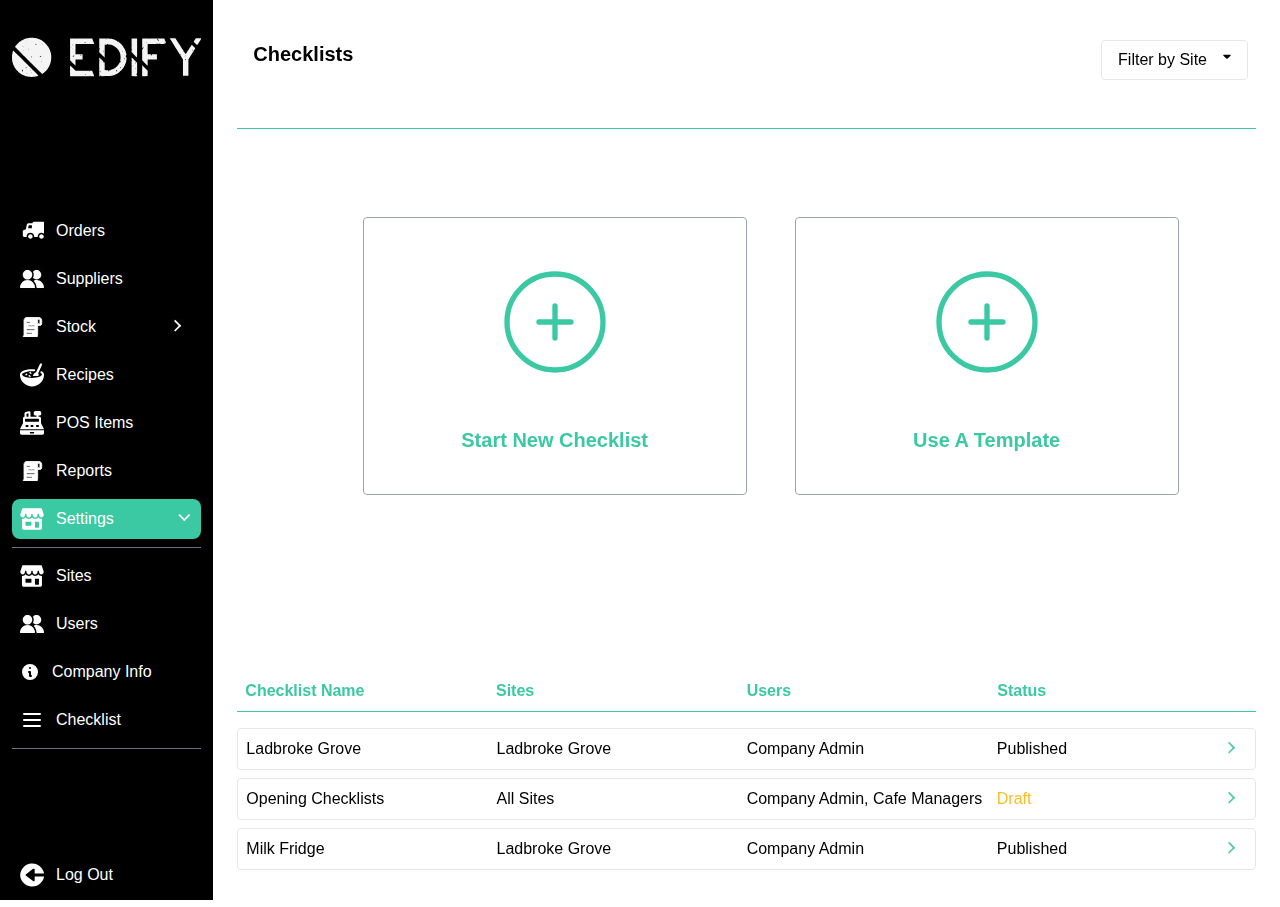
==== commit d326ef50: "mobile back button" ====
--- a/index.html
+++ b/index.html
@@ -1 +1 @@
-<!DOCTYPE html><html><head><meta charSet="utf-8"/><title>Edify</title><meta name="description" content="A mobile optimised all-in-one hospitality management platform"/><meta name="viewport" content="width=device-width,initial-scale=1,minimum-scale=1,maximum-scale=1,user-scalable=no"/><meta name="msapplication-tap-highlight" content="no"/><meta name="screen-orientation" content="portrait"/><meta name="msapplication-TileColor" content="#3BC9A3"/><meta name="theme-color" content="#3BC9A3"/><meta name="next-head-count" content="8"/><link rel="preload" href="./_next/static/css/a72806e13d887e6a.css" as="style"/><link rel="stylesheet" href="./_next/static/css/a72806e13d887e6a.css" data-n-g=""/><noscript data-n-css=""></noscript><script defer="" nomodule="" src="./_next/static/chunks/polyfills-5cd94c89d3acac5f.js"></script><script src="./_next/static/chunks/webpack-da8dfe6cb71eeaca.js" defer=""></script><script src="./_next/static/chunks/framework-a87821de553db91d.js" defer=""></script><script src="./_next/static/chunks/main-f4ae3437c92c1efc.js" defer=""></script><script src="./_next/static/chunks/pages/_app-a9b6d50dc5c97fe9.js" defer=""></script><script src="./_next/static/chunks/449-76e22ce1f38a1407.js" defer=""></script><script src="./_next/static/chunks/pages/index-319086bfbe70e971.js" defer=""></script><script src="./_next/static/Sbxw9McQWwngvJAJjYiMz/_buildManifest.js" defer=""></script><script src="./_next/static/Sbxw9McQWwngvJAJjYiMz/_ssgManifest.js" defer=""></script><script src="./_next/static/Sbxw9McQWwngvJAJjYiMz/_middlewareManifest.js" defer=""></script></head><body><div id="__next"><aside class="w-2/12 h-full inline-block align-top" aria-label="Sidebar"><div class="overflow-y-auto h-full py-4 px-3 bg-black"><div class="w-full"><svg id="svg" version="1.1" xmlns="http://www.w3.org/2000/svg" width="400" height="82.82352941176471" viewBox="0, 0, 400,82.82352941176471" class="w-full"><g id="svgg"><path id="path0" d="M35.723 0.266 C 34.187 0.452,32.790 0.705,31.380 1.051 C 31.268 1.079,31.129 1.148,31.072 1.206 C 31.014 1.263,30.876 1.275,30.764 1.232 C 30.653 1.190,30.341 1.269,30.072 1.410 C 29.803 1.550,29.482 1.665,29.358 1.666 C 29.059 1.667,26.145 2.646,25.924 2.819 C 25.828 2.894,25.225 3.161,24.583 3.413 C 23.942 3.665,23.342 3.927,23.250 3.995 C 23.158 4.064,22.371 4.486,21.500 4.933 C 20.629 5.381,19.879 5.794,19.833 5.851 C 19.787 5.909,19.337 6.203,18.833 6.504 C 18.329 6.805,17.841 7.134,17.749 7.234 C 17.563 7.436,16.029 8.500,15.925 8.500 C 15.889 8.500,15.640 8.706,15.372 8.958 C 15.104 9.210,14.442 9.803,13.900 10.275 C 12.737 11.289,9.586 14.500,9.753 14.500 C 9.787 14.500,9.594 14.742,9.324 15.037 C 9.054 15.333,8.833 15.637,8.833 15.714 C 8.833 15.790,8.758 15.807,8.667 15.750 C 8.575 15.693,8.500 15.723,8.500 15.815 C 8.500 16.029,7.538 17.489,7.139 17.880 C 6.973 18.043,6.717 18.408,6.570 18.692 L 6.303 19.208 7.110 20.052 C 7.554 20.516,8.067 21.023,8.250 21.179 C 8.852 21.692,9.518 22.333,9.449 22.333 C 9.412 22.333,10.541 23.477,11.959 24.875 C 13.377 26.273,14.773 27.672,15.060 27.983 C 15.348 28.295,15.685 28.633,15.810 28.733 C 15.934 28.834,16.197 29.095,16.393 29.313 C 17.127 30.128,17.434 30.425,17.878 30.748 C 18.128 30.930,18.333 31.127,18.333 31.187 C 18.333 31.314,19.667 32.667,19.793 32.667 C 19.840 32.667,20.113 32.942,20.398 33.279 C 20.683 33.615,21.015 33.971,21.136 34.070 C 21.620 34.468,22.997 35.925,22.998 36.042 C 22.999 36.110,23.069 36.167,23.153 36.167 C 23.294 36.167,25.040 37.898,25.825 38.817 C 26.013 39.037,26.167 39.177,26.167 39.128 C 26.167 39.014,29.647 42.534,29.847 42.850 C 29.928 42.978,29.996 43.022,29.997 42.948 C 29.999 42.873,30.319 43.166,30.708 43.598 C 31.098 44.031,31.517 44.467,31.639 44.567 C 31.761 44.668,32.099 45.003,32.389 45.313 C 32.679 45.623,33.055 45.998,33.225 46.146 C 33.786 46.639,43.461 56.333,43.391 56.333 C 43.353 56.333,43.600 56.577,43.939 56.875 C 44.279 57.173,48.186 61.035,52.622 65.458 C 57.058 69.881,60.757 73.500,60.844 73.500 C 60.930 73.500,60.981 73.559,60.958 73.632 C 60.935 73.704,61.511 74.348,62.236 75.063 L 63.556 76.363 64.236 75.988 C 64.611 75.782,65.029 75.514,65.167 75.392 C 65.304 75.270,65.942 74.782,66.583 74.308 C 67.225 73.834,67.862 73.349,68.000 73.231 C 71.111 70.565,74.577 66.790,75.431 65.138 C 75.565 64.879,75.736 64.667,75.810 64.667 C 75.884 64.667,76.163 64.248,76.431 63.737 C 76.698 63.226,77.033 62.682,77.176 62.529 C 77.318 62.375,77.653 61.800,77.920 61.250 C 78.186 60.700,78.464 60.225,78.537 60.194 C 78.609 60.163,78.626 60.070,78.575 59.986 C 78.523 59.902,78.564 59.833,78.667 59.833 C 78.769 59.833,78.807 59.758,78.750 59.667 C 78.693 59.575,78.726 59.500,78.823 59.500 C 78.921 59.500,79.000 59.354,79.000 59.177 C 79.000 58.999,79.069 58.810,79.154 58.758 C 79.239 58.706,79.432 58.289,79.584 57.831 C 79.736 57.374,79.913 57.000,79.977 57.000 C 80.041 57.000,80.110 56.801,80.131 56.559 C 80.151 56.316,80.234 56.034,80.317 55.934 C 80.399 55.833,80.669 55.075,80.918 54.250 C 81.166 53.425,81.467 52.525,81.587 52.250 C 81.845 51.661,82.667 46.912,82.667 46.012 C 82.667 45.669,82.716 45.339,82.777 45.279 C 82.922 45.134,82.953 37.658,82.810 37.333 C 82.749 37.196,82.618 36.371,82.518 35.500 C 82.418 34.629,82.295 33.692,82.246 33.417 C 81.873 31.338,81.602 30.167,81.496 30.167 C 81.427 30.167,81.321 29.901,81.259 29.575 C 81.114 28.802,80.335 26.458,80.162 26.271 C 80.087 26.191,80.070 26.010,80.125 25.869 C 80.185 25.712,80.154 25.655,80.046 25.722 C 79.944 25.784,79.822 25.637,79.758 25.374 C 79.640 24.891,78.657 22.642,78.501 22.500 C 78.451 22.454,78.150 21.892,77.832 21.250 C 77.514 20.608,77.150 19.975,77.024 19.843 C 76.897 19.711,76.720 19.393,76.631 19.135 C 76.541 18.877,76.400 18.667,76.317 18.667 C 76.234 18.667,76.167 18.585,76.167 18.485 C 76.167 18.216,75.562 17.494,75.439 17.617 C 75.381 17.675,75.333 17.600,75.333 17.450 C 75.333 16.822,69.546 10.333,68.986 10.333 C 68.902 10.333,68.833 10.226,68.833 10.095 C 68.833 9.963,68.698 9.813,68.533 9.760 C 68.367 9.708,67.920 9.365,67.539 8.999 C 67.158 8.633,66.801 8.333,66.745 8.333 C 66.690 8.333,66.399 8.146,66.098 7.917 C 65.798 7.687,65.483 7.500,65.399 7.500 C 65.315 7.500,65.164 7.368,65.064 7.207 C 64.963 7.045,64.457 6.692,63.940 6.422 C 63.423 6.151,63.000 5.883,63.000 5.825 C 63.000 5.698,60.272 4.333,60.016 4.333 C 59.916 4.333,59.833 4.271,59.833 4.195 C 59.833 4.061,58.315 3.331,57.542 3.093 C 57.335 3.030,57.167 2.908,57.167 2.822 C 57.167 2.737,57.080 2.667,56.973 2.667 C 56.867 2.667,55.911 2.389,54.848 2.050 C 53.786 1.710,52.879 1.428,52.833 1.422 C 52.788 1.416,52.670 1.361,52.573 1.299 C 51.018 0.307,40.633 -0.330,35.723 0.266 M333.422 1.184 C 333.527 1.513,334.136 2.519,334.485 2.938 C 334.571 3.041,334.863 3.540,335.133 4.048 C 335.404 4.555,335.785 5.141,335.979 5.350 C 336.174 5.559,336.333 5.791,336.333 5.866 C 336.333 5.942,336.755 6.657,337.271 7.456 C 337.787 8.256,338.326 9.155,338.468 9.455 C 338.611 9.755,338.784 10.000,338.852 10.000 C 338.920 10.000,339.082 10.206,339.212 10.458 C 339.905 11.800,340.305 12.473,340.370 12.408 C 340.410 12.367,340.619 12.709,340.834 13.167 C 341.048 13.625,341.361 14.124,341.528 14.276 C 341.696 14.428,341.833 14.611,341.833 14.684 C 341.833 14.757,342.049 15.139,342.312 15.533 C 342.576 15.927,342.845 16.424,342.911 16.638 C 342.977 16.851,343.075 16.981,343.130 16.926 C 343.184 16.871,343.458 17.238,343.739 17.740 C 344.494 19.089,346.035 21.551,346.284 21.804 C 346.403 21.925,346.500 22.131,346.500 22.262 C 346.500 22.393,346.570 22.500,346.655 22.500 C 346.741 22.500,346.862 22.669,346.925 22.875 C 346.987 23.081,347.315 23.625,347.653 24.083 C 347.991 24.542,348.367 25.160,348.488 25.458 C 348.608 25.756,348.777 26.000,348.863 26.000 C 348.949 26.000,348.973 26.075,348.917 26.167 C 348.860 26.258,348.888 26.333,348.978 26.333 C 349.069 26.333,349.312 26.671,349.518 27.083 C 349.724 27.496,349.954 27.833,350.030 27.833 C 350.105 27.833,350.167 27.940,350.167 28.071 C 350.167 28.202,350.269 28.412,350.395 28.538 C 350.521 28.664,350.755 29.025,350.915 29.341 C 351.075 29.658,351.403 30.178,351.645 30.497 C 352.140 31.154,352.350 31.498,352.765 32.333 C 352.925 32.654,353.185 33.067,353.345 33.250 C 353.504 33.433,353.773 33.820,353.942 34.110 C 354.871 35.700,355.242 36.263,355.436 36.379 C 355.555 36.451,355.618 36.601,355.576 36.713 C 355.533 36.825,355.693 37.142,355.932 37.417 C 356.171 37.692,356.547 38.254,356.768 38.667 C 357.233 39.535,357.544 40.048,357.677 40.167 C 357.728 40.212,358.062 40.737,358.419 41.333 C 358.776 41.929,359.166 42.516,359.284 42.637 C 359.403 42.758,359.500 42.928,359.500 43.015 C 359.500 43.203,360.246 44.386,360.786 45.054 L 361.167 45.526 361.167 62.929 L 361.167 80.333 366.917 80.333 L 372.667 80.333 372.667 62.997 L 372.667 45.660 373.054 45.038 C 373.267 44.696,373.494 44.304,373.558 44.167 C 373.623 44.029,374.047 43.354,374.500 42.667 C 374.954 41.979,375.586 40.966,375.904 40.415 C 376.223 39.864,376.619 39.261,376.784 39.075 C 376.948 38.889,377.104 38.641,377.129 38.523 C 377.154 38.405,377.313 38.108,377.482 37.863 C 378.073 37.003,378.957 35.579,379.224 35.057 C 379.372 34.767,379.557 34.505,379.635 34.473 C 379.713 34.442,380.062 33.892,380.412 33.250 C 380.761 32.608,381.099 32.046,381.163 32.000 C 381.227 31.954,381.492 31.542,381.752 31.083 C 382.012 30.625,382.474 29.902,382.779 29.478 C 383.084 29.053,383.333 28.650,383.333 28.583 C 383.333 28.516,383.671 27.954,384.083 27.333 C 384.496 26.713,384.833 26.122,384.833 26.019 C 384.833 25.917,384.908 25.833,385.000 25.833 C 385.092 25.833,385.168 25.702,385.170 25.542 C 385.171 25.381,385.342 25.089,385.550 24.892 C 385.758 24.695,386.141 24.114,386.401 23.600 C 386.660 23.087,386.939 22.667,387.020 22.667 C 387.531 22.667,386.761 21.749,383.591 18.577 C 379.559 14.544,379.636 14.585,378.842 16.042 C 378.530 16.615,378.232 17.121,378.179 17.167 C 377.938 17.376,377.000 18.824,377.000 18.986 C 377.000 19.085,376.869 19.300,376.708 19.463 C 376.403 19.773,375.167 21.727,375.167 21.900 C 375.167 21.955,375.035 22.140,374.875 22.310 C 374.715 22.481,374.321 23.054,374.000 23.584 C 373.679 24.115,373.336 24.631,373.238 24.732 C 373.140 24.834,373.064 24.954,373.068 25.000 C 373.073 25.046,372.657 25.721,372.143 26.500 C 370.018 29.719,369.259 30.922,369.289 31.022 C 369.306 31.080,369.173 31.260,368.993 31.423 C 368.814 31.585,368.667 31.782,368.667 31.860 C 368.667 31.938,368.273 32.586,367.791 33.302 L 366.916 34.602 366.564 34.176 C 366.370 33.942,366.009 33.361,365.760 32.885 C 365.512 32.409,365.258 31.996,365.196 31.968 C 365.039 31.896,364.167 30.539,364.167 30.366 C 364.167 29.882,363.390 29.494,363.089 29.827 C 362.924 30.009,362.724 30.119,362.644 30.070 C 362.408 29.924,362.480 29.377,362.774 29.083 C 363.035 28.822,362.639 27.687,362.163 27.333 C 362.101 27.287,361.846 26.875,361.596 26.417 C 361.346 25.958,361.020 25.490,360.872 25.375 C 360.724 25.260,360.674 25.166,360.760 25.164 C 360.846 25.163,360.835 25.106,360.736 25.039 C 360.636 24.972,360.342 24.542,360.083 24.083 C 359.823 23.625,359.483 23.100,359.326 22.917 C 359.170 22.733,358.916 22.313,358.763 21.982 C 358.610 21.651,358.280 21.164,358.031 20.899 C 357.782 20.634,357.470 20.192,357.339 19.917 C 357.208 19.642,356.816 19.026,356.467 18.549 C 356.119 18.072,355.833 17.606,355.833 17.514 C 355.833 17.359,354.263 14.940,353.749 14.303 C 353.624 14.149,353.284 13.586,352.993 13.053 C 352.702 12.520,352.345 11.990,352.200 11.875 C 352.055 11.760,351.992 11.667,352.060 11.667 C 352.128 11.667,352.001 11.423,351.778 11.125 C 351.555 10.827,351.253 10.347,351.107 10.057 C 350.961 9.768,350.737 9.427,350.609 9.299 C 350.481 9.172,350.244 8.808,350.082 8.492 C 349.920 8.175,349.739 7.879,349.681 7.833 C 349.623 7.787,349.247 7.225,348.844 6.583 C 348.441 5.942,347.993 5.237,347.848 5.017 C 347.702 4.796,347.403 4.311,347.182 3.937 C 346.962 3.563,346.699 3.175,346.599 3.073 C 346.499 2.971,346.154 2.428,345.833 1.866 L 345.250 0.843 339.280 0.838 L 333.311 0.833 333.422 1.184 M388.442 1.125 C 388.111 1.465,387.550 2.340,387.099 3.216 C 386.924 3.555,386.716 3.833,386.636 3.833 C 386.557 3.833,386.422 4.017,386.337 4.241 C 386.252 4.465,385.915 5.028,385.590 5.491 C 385.264 5.954,385.054 6.334,385.124 6.336 C 385.193 6.337,385.165 6.394,385.061 6.461 C 384.957 6.528,384.638 6.980,384.352 7.466 L 383.833 8.348 387.508 12.012 C 391.280 15.772,391.500 15.929,391.500 14.852 C 391.500 14.310,391.551 14.225,391.870 14.237 C 392.133 14.246,392.323 14.082,392.529 13.667 C 392.687 13.346,392.823 13.158,392.829 13.250 C 392.835 13.342,393.074 13.004,393.360 12.500 C 393.645 11.996,394.072 11.294,394.308 10.940 C 394.897 10.058,395.143 9.635,395.267 9.292 C 395.325 9.131,395.430 9.000,395.500 9.000 C 395.571 9.000,395.753 8.756,395.904 8.458 C 396.339 7.604,396.891 6.706,397.207 6.338 C 397.366 6.152,397.456 6.000,397.407 6.000 C 397.357 6.000,397.508 5.749,397.742 5.443 C 397.975 5.136,398.167 4.802,398.167 4.701 C 398.167 4.600,398.354 4.315,398.583 4.068 C 398.813 3.820,399.000 3.516,399.000 3.392 C 399.000 3.268,399.075 3.167,399.167 3.167 C 399.258 3.167,399.335 3.073,399.337 2.958 C 399.339 2.844,399.487 2.563,399.667 2.333 C 399.846 2.104,399.994 1.673,399.996 1.375 L 400.000 0.833 394.362 0.833 C 389.212 0.833,388.700 0.859,388.442 1.125 M137.400 2.051 C 137.454 2.603,137.410 2.832,137.237 2.899 C 137.016 2.984,136.896 2.413,136.988 1.708 C 137.009 1.544,135.483 1.500,129.841 1.500 L 122.667 1.500 122.667 10.333 C 122.667 19.056,122.671 19.167,123.000 19.167 C 123.183 19.167,123.343 19.223,123.355 19.292 C 123.479 20.020,123.431 20.178,123.061 20.271 L 122.667 20.369 122.667 33.957 L 122.667 47.544 128.248 53.105 C 131.318 56.164,133.906 58.667,133.998 58.667 C 134.109 58.667,134.167 56.485,134.167 52.333 L 134.167 46.000 141.542 45.980 C 145.598 45.969,148.973 45.969,149.042 45.980 C 149.110 45.991,149.167 43.527,149.167 40.504 L 149.167 35.009 148.675 34.754 C 148.257 34.538,147.131 34.500,141.175 34.500 L 134.167 34.500 134.167 23.667 L 134.167 12.833 153.917 12.833 C 175.209 12.833,174.272 12.870,173.516 12.075 C 173.433 11.988,173.156 11.317,172.899 10.583 C 172.643 9.850,172.343 9.175,172.232 9.083 C 172.121 8.992,171.991 8.617,171.944 8.250 C 171.851 7.533,170.729 4.239,170.297 3.417 C 170.153 3.142,169.949 2.598,169.844 2.208 L 169.654 1.500 153.757 1.500 C 145.014 1.500,137.740 1.454,137.593 1.397 C 137.366 1.310,137.337 1.409,137.400 2.051 M282.125 1.460 C 278.206 1.484,275.000 1.569,275.000 1.648 C 275.000 1.728,275.111 1.884,275.246 1.996 C 275.462 2.176,275.462 2.257,275.244 2.678 C 275.033 3.087,275.004 4.565,275.040 12.953 L 275.083 22.750 275.500 22.312 C 276.239 21.537,276.605 21.094,276.930 20.583 C 277.292 20.016,277.929 19.333,278.097 19.333 C 278.246 19.333,278.026 20.684,277.841 20.908 C 277.761 21.005,277.426 21.602,277.096 22.236 C 276.766 22.869,276.346 23.493,276.162 23.622 C 275.978 23.751,275.861 23.910,275.901 23.975 C 275.942 24.041,275.756 24.269,275.488 24.483 L 275.000 24.871 275.002 36.144 L 275.003 47.417 280.586 52.976 C 286.937 59.301,286.727 59.169,286.660 56.790 C 286.637 55.943,286.628 53.169,286.642 50.625 L 286.667 46.000 296.417 46.000 L 306.167 46.000 306.167 40.250 L 306.167 34.500 300.939 34.500 L 295.712 34.500 295.613 35.225 C 295.433 36.536,293.974 37.863,293.373 37.262 C 293.240 37.129,293.692 35.167,293.856 35.167 C 293.935 35.167,294.000 35.017,294.000 34.833 C 294.000 34.510,293.889 34.500,290.333 34.500 L 286.667 34.500 286.667 29.657 C 286.667 26.062,286.617 24.844,286.476 24.932 C 286.338 25.017,286.323 24.915,286.423 24.566 C 286.499 24.301,286.587 21.552,286.618 18.458 L 286.675 12.833 296.903 12.833 C 306.490 12.833,307.138 12.815,307.244 12.542 C 307.352 12.264,307.367 12.264,307.572 12.542 C 307.879 12.958,309.575 12.958,309.825 12.542 C 309.991 12.264,310.011 12.264,310.227 12.542 C 310.435 12.810,310.935 12.833,316.409 12.833 C 323.040 12.833,322.261 12.956,323.833 11.668 C 324.154 11.406,324.604 11.042,324.833 10.860 L 325.250 10.528 324.840 9.306 C 324.615 8.633,324.379 8.046,324.316 8.000 C 324.253 7.954,323.963 7.148,323.671 6.208 C 323.379 5.269,323.067 4.500,322.977 4.500 C 322.887 4.500,322.858 4.428,322.912 4.340 C 322.967 4.252,322.928 4.046,322.826 3.882 C 322.724 3.718,322.478 3.111,322.279 2.533 L 321.917 1.483 305.846 1.493 C 289.656 1.503,289.335 1.512,289.889 1.917 C 290.251 2.181,289.846 2.500,289.149 2.500 L 288.775 2.500 289.169 2.081 C 289.785 1.425,289.666 1.414,282.125 1.460 M184.333 12.080 L 184.333 22.667 185.083 22.667 L 185.833 22.667 185.833 23.324 C 185.833 23.978,185.830 23.981,185.125 24.032 L 184.417 24.083 184.371 27.313 L 184.326 30.543 189.121 35.331 C 191.759 37.964,193.983 40.111,194.065 40.101 C 194.147 40.091,194.297 40.226,194.399 40.401 C 194.500 40.576,194.846 40.973,195.167 41.283 L 195.750 41.846 195.833 28.298 L 195.917 14.750 198.542 14.433 L 201.167 14.116 201.167 13.225 C 201.167 12.486,201.217 12.334,201.458 12.334 C 201.777 12.336,202.500 13.281,202.500 13.697 C 202.500 13.976,203.251 14.162,204.395 14.165 C 205.199 14.167,208.510 14.652,208.744 14.801 C 208.839 14.862,208.954 14.915,209.000 14.920 C 209.432 14.963,212.707 16.110,213.125 16.364 C 213.423 16.546,213.667 16.656,213.667 16.609 C 213.667 16.505,215.820 17.616,216.167 17.898 C 216.304 18.010,216.604 18.191,216.833 18.300 C 217.636 18.681,218.784 19.546,219.856 20.577 C 220.097 20.810,220.343 21.000,220.401 21.000 C 220.595 21.000,222.843 23.301,223.279 23.947 C 223.516 24.297,223.857 24.733,224.037 24.917 C 224.497 25.384,225.808 27.422,226.290 28.417 C 226.512 28.875,226.835 29.512,227.007 29.833 C 229.545 34.554,230.194 42.245,228.600 48.708 L 228.363 49.667 228.996 49.667 C 229.619 49.667,230.078 50.329,229.642 50.599 C 229.561 50.649,229.538 50.760,229.592 50.847 C 229.781 51.154,228.768 51.941,228.031 52.059 C 227.433 52.155,227.273 52.264,227.070 52.712 C 226.561 53.837,225.637 55.425,225.376 55.625 C 225.157 55.792,225.151 55.834,225.343 55.837 C 225.511 55.840,225.477 55.928,225.232 56.129 C 225.038 56.287,224.738 56.677,224.565 56.995 C 224.392 57.314,224.023 57.801,223.746 58.079 C 223.469 58.356,223.058 58.862,222.831 59.202 C 222.605 59.542,222.258 59.906,222.061 60.012 C 221.864 60.117,221.607 60.383,221.490 60.602 C 221.373 60.821,221.197 61.000,221.098 61.000 C 221.000 61.000,220.656 61.268,220.335 61.596 C 219.458 62.490,217.354 64.060,216.469 64.481 C 216.039 64.686,215.664 64.910,215.636 64.981 C 215.607 65.051,215.021 65.361,214.333 65.669 C 213.646 65.977,212.965 66.327,212.820 66.448 C 212.675 66.568,212.474 66.667,212.371 66.667 C 212.269 66.667,211.514 66.892,210.693 67.167 C 209.872 67.442,209.006 67.667,208.767 67.667 C 208.529 67.667,208.333 67.733,208.333 67.814 C 208.333 67.895,208.183 68.000,208.000 68.048 C 207.728 68.120,207.667 68.276,207.667 68.901 L 207.667 69.667 207.000 69.667 L 206.333 69.667 206.333 69.000 L 206.333 68.333 205.625 68.336 C 204.382 68.340,204.180 68.453,204.283 69.090 C 204.429 69.990,204.192 71.196,203.881 71.135 C 203.429 71.046,202.998 70.279,202.890 69.373 L 202.787 68.500 201.492 68.500 C 199.946 68.500,196.336 68.033,196.042 67.794 C 195.881 67.664,195.833 65.918,195.833 60.092 L 195.833 52.558 195.448 52.196 C 195.049 51.821,194.500 51.708,194.500 52.000 C 194.500 52.092,194.200 52.167,193.833 52.167 L 193.167 52.167 193.167 51.434 C 193.167 50.923,193.245 50.672,193.428 50.602 C 193.707 50.495,184.909 41.500,184.526 41.500 C 184.169 41.500,184.265 47.276,184.625 47.492 C 184.903 47.658,184.903 47.675,184.625 47.842 C 184.350 48.006,184.333 48.980,184.333 64.508 L 184.333 81.000 185.750 81.000 C 187.203 81.000,187.532 80.826,186.750 80.470 C 186.061 80.156,186.245 79.866,187.203 79.758 C 187.504 79.724,187.930 79.641,188.150 79.573 C 188.540 79.451,188.547 79.466,188.460 80.238 L 188.371 81.029 197.644 80.952 C 208.731 80.860,208.709 80.863,214.417 79.195 C 215.333 78.928,216.383 78.558,216.750 78.375 C 217.117 78.191,217.885 77.872,218.458 77.665 C 219.031 77.458,219.500 77.219,219.500 77.134 C 219.500 77.050,219.580 77.030,219.677 77.090 C 219.775 77.150,219.981 77.090,220.136 76.957 C 220.290 76.824,220.976 76.423,221.660 76.066 C 222.344 75.709,223.005 75.323,223.130 75.208 C 223.255 75.094,223.708 74.801,224.137 74.557 C 224.566 74.313,224.992 74.032,225.083 73.932 C 225.175 73.832,225.662 73.470,226.167 73.129 C 227.800 72.022,228.167 71.584,228.167 70.742 C 228.167 69.958,228.430 69.764,228.833 70.250 C 228.947 70.387,229.106 70.500,229.185 70.500 C 229.351 70.500,231.752 68.134,232.250 67.479 C 232.433 67.238,233.152 66.338,233.846 65.479 C 234.541 64.620,235.253 63.679,235.430 63.390 C 237.802 59.487,238.907 57.296,239.696 54.934 C 239.975 54.100,240.272 53.286,240.356 53.127 C 240.518 52.822,241.060 50.434,241.346 48.766 C 241.439 48.225,241.579 47.663,241.656 47.516 C 241.734 47.370,241.839 46.688,241.891 46.000 C 241.943 45.313,242.037 44.056,242.100 43.208 L 242.214 41.667 241.763 41.667 C 240.628 41.667,240.444 41.158,240.607 38.473 L 240.717 36.667 241.299 36.667 L 241.881 36.667 241.770 35.465 C 241.708 34.805,241.598 34.224,241.526 34.174 C 241.453 34.124,241.296 33.525,241.176 32.843 C 240.829 30.865,239.536 26.642,238.962 25.609 C 238.852 25.412,238.752 25.212,238.741 25.167 C 238.656 24.828,237.429 22.406,237.321 22.364 C 237.246 22.335,237.227 22.204,237.277 22.073 C 237.328 21.941,237.287 21.833,237.187 21.833 C 237.087 21.833,236.816 21.477,236.585 21.042 C 236.092 20.115,235.789 19.616,235.650 19.500 C 235.595 19.454,235.463 19.251,235.357 19.049 C 235.019 18.408,233.132 16.005,232.216 15.050 C 232.014 14.839,231.879 14.667,231.917 14.667 C 232.062 14.667,229.201 11.912,228.250 11.137 C 227.700 10.688,226.977 10.092,226.643 9.811 C 226.310 9.531,225.812 9.165,225.537 8.998 C 225.261 8.831,224.986 8.612,224.924 8.511 C 224.861 8.411,224.513 8.177,224.149 7.991 L 223.487 7.653 223.170 8.368 C 222.996 8.762,222.685 9.264,222.479 9.485 L 222.104 9.887 221.940 9.521 C 221.710 9.005,222.189 8.043,222.745 7.903 C 223.479 7.719,223.116 7.197,221.839 6.596 C 221.423 6.401,220.746 6.042,220.333 5.799 C 219.921 5.556,219.088 5.171,218.483 4.945 C 217.877 4.719,217.240 4.453,217.066 4.354 C 216.622 4.103,213.833 3.158,213.833 3.259 C 213.833 3.305,213.609 3.226,213.335 3.084 C 213.061 2.943,212.780 2.819,212.710 2.809 C 212.640 2.799,212.508 2.767,212.417 2.739 C 209.595 1.855,198.919 1.091,198.445 1.739 C 198.254 2.000,198.210 2.004,198.018 1.772 C 197.832 1.547,196.936 1.513,191.069 1.504 L 184.333 1.493 184.333 12.080 M252.667 13.333 C 252.667 19.881,252.731 25.167,252.811 25.167 C 252.890 25.167,253.136 25.025,253.356 24.851 C 253.746 24.544,253.768 24.544,254.136 24.842 L 254.515 25.149 254.100 25.421 C 253.872 25.571,253.475 25.668,253.218 25.638 L 252.750 25.583 252.704 27.892 L 252.657 30.201 253.287 30.867 C 253.633 31.234,254.014 31.620,254.133 31.725 C 254.252 31.830,254.439 32.021,254.550 32.148 C 254.790 32.426,260.370 38.127,262.516 40.288 C 263.356 41.134,264.109 41.786,264.188 41.737 C 264.269 41.687,264.333 32.774,264.333 21.573 L 264.333 1.500 258.500 1.500 L 252.667 1.500 252.667 13.333 M307.502 2.569 C 307.964 3.302,307.923 4.805,307.437 4.926 C 306.575 5.143,306.197 4.280,306.410 2.582 L 306.524 1.669 306.913 1.959 C 307.126 2.119,307.392 2.393,307.502 2.569 M200.584 3.001 C 200.977 3.435,200.825 3.567,200.091 3.429 C 199.463 3.311,199.378 3.189,199.700 2.867 C 199.986 2.580,200.238 2.619,200.584 3.001 M310.500 4.969 C 310.500 5.896,310.070 6.500,309.410 6.500 C 309.013 6.500,309.000 6.462,309.000 5.333 L 309.000 4.167 309.750 4.167 L 310.500 4.167 310.500 4.969 M322.742 6.384 C 322.916 6.558,322.918 6.659,322.753 6.884 C 322.435 7.319,322.167 7.220,322.167 6.667 C 322.167 6.135,322.385 6.028,322.742 6.384 M30.167 7.517 C 30.167 7.841,29.817 8.343,29.658 8.245 C 29.302 8.024,29.472 6.973,29.833 7.167 C 30.017 7.265,30.167 7.422,30.167 7.517 M284.167 9.333 L 284.167 10.000 283.500 10.000 L 282.833 10.000 282.833 9.333 L 282.833 8.667 283.500 8.667 L 284.167 8.667 284.167 9.333 M322.697 8.944 C 322.983 9.203,322.985 9.241,322.726 9.527 C 322.317 9.978,322.167 9.904,322.167 9.250 C 322.167 8.595,322.255 8.544,322.697 8.944 M154.984 10.344 C 155.018 11.506,155.013 11.519,154.656 11.327 C 154.456 11.221,153.960 11.085,153.554 11.025 L 152.815 10.917 153.699 9.889 C 154.759 8.656,154.936 8.719,154.984 10.344 M198.158 11.573 C 198.305 11.750,198.309 11.901,198.172 12.156 C 197.872 12.717,197.500 12.585,197.500 11.917 C 197.500 11.294,197.797 11.138,198.158 11.573 M313.140 11.816 C 313.189 12.166,312.953 12.490,312.643 12.497 C 312.459 12.502,312.352 12.048,312.450 11.675 C 312.574 11.201,313.067 11.302,313.140 11.816 M50.905 12.762 C 51.089 12.946,51.167 13.344,51.167 14.098 L 51.167 15.173 50.708 15.065 C 50.456 15.005,49.961 14.827,49.607 14.669 L 48.964 14.382 49.478 14.016 C 49.761 13.814,50.115 13.391,50.265 13.075 C 50.580 12.410,50.562 12.419,50.905 12.762 M127.845 14.886 C 127.759 15.113,127.717 15.328,127.753 15.364 C 128.033 15.644,127.143 15.785,126.809 15.514 L 126.428 15.205 127.064 14.570 C 127.768 13.865,128.171 14.029,127.845 14.886 M65.837 14.421 C 66.091 14.728,66.031 14.800,65.358 14.993 C 64.686 15.186,64.477 14.890,64.992 14.473 C 65.452 14.101,65.565 14.094,65.837 14.421 M255.194 14.577 C 255.379 14.982,255.043 15.833,254.698 15.833 C 254.604 15.833,254.574 14.624,254.658 14.208 C 254.698 14.011,255.045 14.249,255.194 14.577 M187.667 15.217 C 187.667 15.596,187.391 16.000,187.133 16.000 C 187.060 16.000,187.000 15.737,187.000 15.417 C 187.000 14.944,187.063 14.833,187.333 14.833 C 187.570 14.833,187.667 14.944,187.667 15.217 M23.956 18.437 C 23.838 19.489,23.211 19.872,22.816 19.134 C 22.641 18.808,22.690 18.710,23.268 18.220 C 24.085 17.529,24.060 17.521,23.956 18.437 M235.728 20.476 C 235.986 20.761,235.987 20.803,235.738 21.010 C 235.071 21.563,234.468 21.266,234.842 20.567 C 235.099 20.087,235.352 20.060,235.728 20.476 M128.732 22.095 C 128.855 22.418,128.564 23.000,128.279 23.000 C 128.115 23.000,128.020 22.180,128.149 21.875 C 128.216 21.718,128.650 21.882,128.732 22.095 M35.320 23.696 C 35.469 23.961,35.505 24.231,35.418 24.432 C 35.342 24.607,35.292 24.806,35.307 24.875 C 35.359 25.121,34.867 24.995,34.768 24.736 C 34.361 23.675,34.820 22.809,35.320 23.696 M25.000 26.077 C 25.000 26.386,24.514 26.861,24.320 26.742 C 24.145 26.634,24.119 26.152,24.267 25.767 C 24.389 25.448,25.000 25.707,25.000 26.077 M381.996 25.745 C 382.265 26.069,382.488 27.083,382.342 27.319 C 382.168 27.601,381.000 26.357,381.000 25.889 C 381.000 25.431,381.657 25.337,381.996 25.745 M2.279 27.477 C 2.137 27.831,1.897 28.600,1.746 29.186 C 1.594 29.771,1.412 30.325,1.341 30.417 C 1.270 30.508,1.206 30.696,1.197 30.833 C 1.189 30.971,1.071 31.533,0.935 32.083 C 0.142 35.277,-0.222 41.585,0.155 45.595 C 0.388 48.081,0.954 51.394,1.158 51.466 C 1.235 51.494,1.260 51.662,1.213 51.841 C 1.166 52.020,1.199 52.167,1.286 52.167 C 1.373 52.167,1.445 52.260,1.446 52.375 C 1.449 52.730,2.361 55.726,2.601 56.167 C 2.813 56.556,3.202 57.518,3.780 59.081 C 3.915 59.447,4.081 59.785,4.148 59.831 C 4.215 59.878,4.557 60.479,4.908 61.167 C 5.259 61.854,5.630 62.472,5.732 62.539 C 5.833 62.606,5.857 62.663,5.785 62.664 C 5.713 62.666,5.807 62.831,5.994 63.031 C 6.180 63.232,6.333 63.487,6.333 63.599 C 6.333 63.711,6.596 64.116,6.917 64.500 C 7.238 64.884,7.500 65.247,7.500 65.307 C 7.501 65.368,7.725 65.679,8.000 66.000 C 8.275 66.321,8.499 66.682,8.500 66.802 C 8.500 66.921,8.575 66.973,8.667 66.917 C 8.758 66.860,8.833 66.882,8.833 66.966 C 8.833 67.050,9.019 67.318,9.246 67.563 C 9.473 67.808,9.666 68.038,9.676 68.074 C 9.777 68.436,13.567 72.242,14.625 73.044 C 15.106 73.408,15.500 73.775,15.500 73.859 C 15.500 73.942,15.631 74.065,15.792 74.130 C 16.182 74.290,17.570 75.220,17.636 75.366 C 17.665 75.429,18.171 75.763,18.761 76.108 C 19.351 76.454,19.833 76.795,19.833 76.868 C 19.833 76.941,19.894 77.000,19.967 77.000 C 20.041 77.000,20.938 77.444,21.962 77.987 C 22.985 78.530,23.993 79.028,24.200 79.094 C 24.408 79.160,25.109 79.459,25.759 79.759 C 26.409 80.060,27.554 80.473,28.304 80.679 C 29.053 80.884,29.667 81.124,29.667 81.211 C 29.667 81.298,29.848 81.324,30.070 81.268 C 30.291 81.213,30.497 81.238,30.528 81.325 C 30.558 81.411,31.146 81.596,31.833 81.735 C 38.360 83.059,47.689 82.886,52.262 81.356 C 52.805 81.174,53.700 80.904,54.250 80.755 C 54.800 80.606,55.362 80.439,55.500 80.382 C 55.637 80.326,55.806 80.292,55.875 80.307 C 56.456 80.430,54.945 78.818,47.908 71.809 C 41.025 64.954,34.247 58.161,33.560 57.429 C 33.456 57.318,33.156 57.041,32.893 56.814 C 32.631 56.587,32.023 55.977,31.542 55.460 C 31.060 54.943,30.667 54.538,30.667 54.560 C 30.667 54.582,24.409 48.353,16.760 40.717 C 9.112 33.081,2.782 26.833,2.695 26.833 C 2.608 26.833,2.420 27.123,2.279 27.477 M194.157 27.261 C 193.875 27.601,193.878 28.945,194.162 29.583 C 194.781 30.976,194.285 30.885,193.570 29.474 C 193.078 28.503,193.033 26.962,193.506 27.254 C 193.582 27.300,193.691 27.263,193.748 27.169 C 193.806 27.076,193.970 27.000,194.114 27.000 C 194.331 27.000,194.338 27.043,194.157 27.261 M234.000 28.500 C 234.000 29.151,233.986 29.167,233.417 29.167 C 232.847 29.167,232.833 29.151,232.833 28.500 C 232.833 27.849,232.847 27.833,233.417 27.833 C 233.986 27.833,234.000 27.849,234.000 28.500 M357.000 35.667 L 357.000 36.333 356.333 36.333 L 355.667 36.333 355.667 35.667 L 355.667 35.000 356.333 35.000 L 357.000 35.000 357.000 35.667 M145.617 36.177 C 146.021 36.463,146.333 37.144,146.333 37.738 C 146.333 38.359,145.566 38.092,144.988 37.269 C 144.723 36.892,144.430 36.493,144.336 36.382 C 143.881 35.842,144.912 35.677,145.617 36.177 M366.879 36.500 C 367.134 36.623,367.313 36.805,367.278 36.904 C 367.185 37.163,366.375 37.066,366.068 36.759 C 365.924 36.615,365.738 36.540,365.653 36.592 C 365.569 36.644,365.500 36.565,365.500 36.417 C 365.500 36.102,366.137 36.140,366.879 36.500 M131.326 37.482 C 131.630 38.217,131.196 39.007,130.187 39.556 L 129.391 39.989 128.821 39.507 C 128.288 39.057,128.231 38.361,128.737 38.492 C 128.816 38.512,128.925 38.462,128.981 38.381 C 129.037 38.300,129.408 38.139,129.804 38.023 C 130.363 37.860,130.563 37.703,130.695 37.323 C 130.892 36.758,131.042 36.796,131.326 37.482 M61.769 39.167 C 61.582 40.406,60.000 41.192,59.107 40.489 C 58.394 39.928,58.685 39.459,59.941 39.143 C 60.439 39.018,60.811 38.791,61.050 38.469 C 61.513 37.842,61.911 38.228,61.769 39.167 M42.090 40.307 C 42.315 40.639,42.500 41.123,42.500 41.383 C 42.500 42.140,41.691 41.957,41.248 41.100 C 41.063 40.742,40.763 40.367,40.581 40.267 C 40.399 40.166,40.219 40.065,40.182 40.043 C 40.144 40.020,40.244 39.858,40.404 39.681 C 40.807 39.235,41.549 39.511,42.090 40.307 M365.800 39.944 C 365.862 40.367,365.488 40.699,365.171 40.502 C 364.979 40.384,364.973 40.275,365.137 39.916 C 365.363 39.420,365.724 39.435,365.800 39.944 M252.669 44.708 C 252.672 47.608,252.767 48.330,253.121 48.112 C 253.369 47.958,254.000 48.483,254.000 48.843 C 254.000 49.110,253.882 49.167,253.332 49.167 L 252.665 49.167 252.707 65.042 L 252.750 80.917 258.542 80.960 L 264.333 81.004 264.333 79.262 C 264.333 78.304,264.260 77.474,264.170 77.419 C 263.923 77.266,263.432 77.588,263.172 78.074 C 262.870 78.639,262.681 78.424,262.557 77.373 C 262.414 76.166,262.517 75.977,263.200 76.189 C 264.465 76.582,264.333 77.919,264.333 64.664 L 264.333 52.789 258.761 47.228 C 255.696 44.169,253.071 41.667,252.928 41.667 C 252.700 41.667,252.667 42.057,252.669 44.708 M238.642 43.532 C 238.525 43.744,238.445 43.973,238.465 44.042 C 238.484 44.110,238.443 44.167,238.374 44.167 C 238.305 44.167,238.153 44.373,238.037 44.625 C 237.732 45.289,237.286 45.773,236.854 45.910 L 236.477 46.030 236.896 45.367 C 237.126 45.002,237.269 44.658,237.213 44.602 C 237.157 44.546,237.199 44.500,237.306 44.500 C 237.412 44.500,237.500 44.393,237.500 44.262 C 237.500 43.926,238.698 42.702,238.785 42.949 C 238.823 43.059,238.759 43.321,238.642 43.532 M368.167 45.612 C 368.167 45.673,368.052 45.850,367.912 46.005 C 367.772 46.160,367.603 46.599,367.537 46.981 L 367.417 47.674 366.596 46.921 C 366.145 46.506,365.714 46.167,365.638 46.167 C 365.349 46.167,365.517 45.816,365.875 45.672 C 366.313 45.496,368.167 45.447,368.167 45.612 M32.590 48.988 C 32.538 49.074,32.571 49.191,32.664 49.248 C 32.863 49.371,33.167 49.215,33.167 48.990 C 33.167 48.787,32.716 48.786,32.590 48.988 M63.833 50.322 C 63.833 50.609,63.321 50.866,62.941 50.771 C 62.520 50.665,62.494 50.024,62.891 49.524 C 63.067 49.301,63.833 49.950,63.833 50.322 M190.402 51.143 C 190.450 51.221,190.305 51.459,190.078 51.671 L 189.667 52.058 189.667 51.357 C 189.667 50.673,190.044 50.564,190.402 51.143 M262.067 52.384 C 262.408 52.633,262.150 53.530,261.609 53.979 C 261.457 54.105,261.333 54.353,261.333 54.530 C 261.333 54.942,261.084 54.790,260.801 54.205 C 260.299 53.169,261.257 51.792,262.067 52.384 M275.000 60.190 C 275.000 61.883,275.045 62.246,275.277 62.415 C 275.534 62.604,275.534 62.645,275.277 63.013 C 275.027 63.368,275.000 64.279,275.000 72.206 L 275.000 81.004 280.792 80.960 L 286.583 80.917 286.608 79.470 C 286.628 78.318,286.582 78.003,286.382 77.926 C 286.160 77.841,286.162 77.782,286.399 77.421 C 286.625 77.076,286.667 76.432,286.667 73.323 L 286.667 69.634 280.928 63.900 C 277.771 60.747,275.146 58.167,275.094 58.167 C 275.043 58.167,275.000 59.077,275.000 60.190 M122.773 58.449 C 122.504 58.719,122.658 81.128,122.930 81.232 C 123.402 81.413,164.000 81.348,164.000 81.167 C 164.000 80.379,165.405 80.068,165.556 80.822 L 165.654 81.311 169.452 81.322 C 173.871 81.336,173.874 81.335,173.445 80.214 C 173.277 79.776,172.891 78.695,172.588 77.813 C 172.284 76.931,171.917 75.956,171.773 75.646 C 171.543 75.157,170.791 73.098,169.877 70.458 L 169.603 69.667 163.728 69.667 C 157.940 69.667,157.849 69.672,157.606 70.018 C 157.349 70.385,157.000 70.321,157.000 69.907 C 157.000 69.700,155.417 69.667,145.619 69.667 L 134.237 69.667 128.558 64.005 C 125.435 60.891,122.831 58.391,122.773 58.449 M255.774 59.583 C 255.624 59.734,255.455 60.039,255.399 60.262 C 255.343 60.484,255.237 60.667,255.162 60.667 C 254.905 60.667,254.880 60.247,255.110 59.792 C 255.238 59.540,255.293 59.333,255.234 59.333 C 255.174 59.333,255.222 59.217,255.340 59.075 C 255.530 58.847,255.584 58.846,255.801 59.063 C 256.019 59.281,256.015 59.342,255.774 59.583 M30.403 61.768 C 30.722 61.890,30.750 62.559,30.448 62.863 C 30.328 62.984,30.122 63.327,29.991 63.625 C 29.859 63.923,29.685 64.167,29.603 64.167 C 29.150 64.167,28.780 62.822,29.167 62.583 C 29.258 62.527,29.333 62.340,29.333 62.169 C 29.333 61.902,29.516 61.775,30.028 61.686 C 30.089 61.675,30.258 61.712,30.403 61.768 M229.610 62.042 C 229.811 62.362,229.822 62.667,229.634 62.667 C 229.541 62.667,229.509 62.783,229.564 62.925 C 229.618 63.068,229.597 63.143,229.516 63.093 C 229.435 63.043,229.249 63.302,229.102 63.668 C 228.666 64.759,228.064 64.359,228.209 63.073 C 228.322 62.069,229.216 61.411,229.610 62.042 M262.167 65.333 L 262.167 66.000 261.500 66.000 L 260.833 66.000 260.833 65.333 L 260.833 64.667 261.500 64.667 L 262.167 64.667 262.167 65.333 M21.842 67.588 C 22.112 67.727,22.333 67.912,22.333 67.997 C 22.333 68.082,22.523 68.431,22.754 68.772 C 23.402 69.727,23.438 71.167,22.814 71.167 C 22.162 71.167,20.833 69.336,20.833 68.439 C 20.833 67.318,21.019 67.162,21.842 67.588 M220.941 67.792 C 221.488 68.281,222.167 69.265,222.167 69.567 C 222.167 69.724,222.234 69.812,222.316 69.761 C 222.488 69.654,222.292 70.638,222.057 71.059 C 221.651 71.785,220.000 69.694,220.000 68.453 C 220.000 67.431,220.302 67.219,220.941 67.792 M39.559 69.473 C 39.818 69.759,39.817 69.795,39.543 70.021 C 39.048 70.430,38.341 70.423,38.449 70.010 C 38.498 69.821,38.605 69.667,38.686 69.667 C 38.767 69.667,38.833 69.554,38.833 69.417 C 38.833 69.073,39.224 69.103,39.559 69.473 M186.453 70.918 C 187.310 71.346,188.244 73.003,187.625 72.999 C 187.510 72.998,187.079 72.664,186.667 72.256 C 186.254 71.849,185.823 71.512,185.708 71.508 C 185.594 71.503,185.500 71.356,185.500 71.181 C 185.500 71.005,185.594 70.823,185.708 70.777 C 185.823 70.731,185.924 70.687,185.933 70.680 C 185.942 70.673,186.176 70.780,186.453 70.918 M163.543 71.792 C 162.810 72.350,162.303 71.984,162.856 71.296 L 163.213 70.853 163.515 71.218 C 163.794 71.555,163.796 71.599,163.543 71.792 M41.489 73.812 C 41.618 74.053,41.580 74.193,41.324 74.425 C 40.925 74.787,40.543 74.537,40.754 74.053 C 40.827 73.886,40.874 73.694,40.860 73.625 C 40.804 73.359,41.330 73.516,41.489 73.812 M31.847 74.958 C 31.855 75.027,31.897 75.308,31.941 75.582 C 32.090 76.498,31.859 77.264,31.533 76.938 C 31.105 76.509,31.207 74.833,31.661 74.833 C 31.756 74.833,31.840 74.890,31.847 74.958 M156.063 77.188 C 156.220 77.973,156.189 78.410,155.958 78.678 C 155.844 78.812,155.765 78.892,155.784 78.857 C 155.802 78.822,155.709 78.685,155.575 78.552 C 155.329 78.305,155.251 77.408,155.434 76.930 C 155.603 76.491,155.952 76.634,156.063 77.188 " stroke="none" fill="#f4f4f4" fill-rule="evenodd"></path><path id="path1" d="M126.220 1.458 C 128.220 1.485,131.445 1.485,133.386 1.458 C 135.328 1.431,133.692 1.410,129.750 1.410 C 125.808 1.410,124.220 1.432,126.220 1.458 M145.625 1.458 C 150.048 1.483,157.285 1.483,161.708 1.458 C 166.131 1.434,162.512 1.413,153.667 1.413 C 144.821 1.413,141.202 1.434,145.625 1.458 M185.750 1.450 C 189.400 1.566,197.961 1.572,197.891 1.458 C 197.848 1.390,194.762 1.349,191.032 1.368 C 187.302 1.387,184.925 1.424,185.750 1.450 M199.708 1.457 C 200.327 1.489,201.340 1.489,201.958 1.457 C 202.577 1.425,202.071 1.399,200.833 1.399 C 199.596 1.399,199.090 1.425,199.708 1.457 M255.625 1.458 C 257.206 1.485,259.794 1.485,261.375 1.458 C 262.956 1.431,261.662 1.408,258.500 1.408 C 255.338 1.408,254.044 1.431,255.625 1.458 M278.553 1.458 C 280.553 1.485,283.778 1.485,285.720 1.458 C 287.661 1.431,286.025 1.410,282.083 1.410 C 278.142 1.410,276.553 1.432,278.553 1.458 M289.446 1.601 C 289.511 1.768,289.586 1.797,289.658 1.681 C 289.735 1.555,294.521 1.489,305.676 1.458 L 321.583 1.413 305.465 1.377 C 290.901 1.343,289.356 1.365,289.446 1.601 M227.000 10.167 C 227.211 10.350,227.422 10.500,227.468 10.500 C 227.514 10.500,227.416 10.350,227.250 10.167 C 227.084 9.983,226.873 9.833,226.782 9.833 C 226.691 9.833,226.789 9.983,227.000 10.167 M122.833 19.286 C 122.971 19.336,123.179 19.454,123.295 19.546 C 123.454 19.672,123.481 19.645,123.403 19.440 C 123.345 19.290,123.137 19.173,122.941 19.180 C 122.697 19.189,122.663 19.222,122.833 19.286 M19.918 33.001 C 20.084 33.185,20.255 33.301,20.297 33.259 C 20.387 33.169,19.912 32.667,19.736 32.667 C 19.669 32.667,19.751 32.817,19.918 33.001 M82.895 41.333 C 82.895 42.296,82.923 42.690,82.956 42.208 C 82.990 41.727,82.990 40.940,82.956 40.458 C 82.923 39.977,82.895 40.371,82.895 41.333 M23.189 69.945 C 23.177 70.143,23.124 70.443,23.071 70.611 C 22.980 70.900,22.985 70.901,23.165 70.620 C 23.270 70.457,23.323 70.157,23.284 69.954 C 23.212 69.584,23.212 69.584,23.189 69.945 M31.875 76.083 C 31.877 76.450,31.911 76.580,31.951 76.373 C 31.991 76.166,31.990 75.866,31.948 75.706 C 31.906 75.547,31.874 75.717,31.875 76.083 M22.500 78.417 C 22.729 78.548,22.992 78.655,23.083 78.655 C 23.175 78.655,23.063 78.548,22.833 78.417 C 22.604 78.286,22.342 78.178,22.250 78.178 C 22.158 78.178,22.271 78.286,22.500 78.417 " stroke="none" fill="#f8f4f4" fill-rule="evenodd"></path><path id="path2" d="M126.220 1.458 C 128.220 1.485,131.445 1.485,133.386 1.458 C 135.328 1.431,133.692 1.410,129.750 1.410 C 125.808 1.410,124.220 1.432,126.220 1.458 M145.625 1.458 C 150.048 1.483,157.285 1.483,161.708 1.458 C 166.131 1.434,162.512 1.413,153.667 1.413 C 144.821 1.413,141.202 1.434,145.625 1.458 M185.750 1.450 C 189.400 1.566,197.961 1.572,197.891 1.458 C 197.848 1.390,194.762 1.349,191.032 1.368 C 187.302 1.387,184.925 1.424,185.750 1.450 M199.708 1.457 C 200.327 1.489,201.340 1.489,201.958 1.457 C 202.577 1.425,202.071 1.399,200.833 1.399 C 199.596 1.399,199.090 1.425,199.708 1.457 M255.625 1.458 C 257.206 1.485,259.794 1.485,261.375 1.458 C 262.956 1.431,261.662 1.408,258.500 1.408 C 255.338 1.408,254.044 1.431,255.625 1.458 M278.553 1.458 C 280.553 1.485,283.778 1.485,285.720 1.458 C 287.661 1.431,286.025 1.410,282.083 1.410 C 278.142 1.410,276.553 1.432,278.553 1.458 M289.446 1.601 C 289.511 1.768,289.586 1.797,289.658 1.681 C 289.735 1.555,294.521 1.489,305.676 1.458 L 321.583 1.413 305.465 1.377 C 290.901 1.343,289.356 1.365,289.446 1.601 M227.000 10.167 C 227.211 10.350,227.422 10.500,227.468 10.500 C 227.514 10.500,227.416 10.350,227.250 10.167 C 227.084 9.983,226.873 9.833,226.782 9.833 C 226.691 9.833,226.789 9.983,227.000 10.167 M122.833 19.286 C 122.971 19.336,123.179 19.454,123.295 19.546 C 123.454 19.672,123.481 19.645,123.403 19.440 C 123.345 19.290,123.137 19.173,122.941 19.180 C 122.697 19.189,122.663 19.222,122.833 19.286 M19.918 33.001 C 20.084 33.185,20.255 33.301,20.297 33.259 C 20.387 33.169,19.912 32.667,19.736 32.667 C 19.669 32.667,19.751 32.817,19.918 33.001 M82.895 41.333 C 82.895 42.296,82.923 42.690,82.956 42.208 C 82.990 41.727,82.990 40.940,82.956 40.458 C 82.923 39.977,82.895 40.371,82.895 41.333 M23.189 69.945 C 23.177 70.143,23.124 70.443,23.071 70.611 C 22.980 70.900,22.985 70.901,23.165 70.620 C 23.270 70.457,23.323 70.157,23.284 69.954 C 23.212 69.584,23.212 69.584,23.189 69.945 M31.875 76.083 C 31.877 76.450,31.911 76.580,31.951 76.373 C 31.991 76.166,31.990 75.866,31.948 75.706 C 31.906 75.547,31.874 75.717,31.875 76.083 M22.500 78.417 C 22.729 78.548,22.992 78.655,23.083 78.655 C 23.175 78.655,23.063 78.548,22.833 78.417 C 22.604 78.286,22.342 78.178,22.250 78.178 C 22.158 78.178,22.271 78.286,22.500 78.417 " stroke="none" fill="#f8f4f4" fill-rule="evenodd"></path><path id="path3" d="M126.220 1.458 C 128.220 1.485,131.445 1.485,133.386 1.458 C 135.328 1.431,133.692 1.410,129.750 1.410 C 125.808 1.410,124.220 1.432,126.220 1.458 M145.625 1.458 C 150.048 1.483,157.285 1.483,161.708 1.458 C 166.131 1.434,162.512 1.413,153.667 1.413 C 144.821 1.413,141.202 1.434,145.625 1.458 M185.750 1.450 C 189.400 1.566,197.961 1.572,197.891 1.458 C 197.848 1.390,194.762 1.349,191.032 1.368 C 187.302 1.387,184.925 1.424,185.750 1.450 M199.708 1.457 C 200.327 1.489,201.340 1.489,201.958 1.457 C 202.577 1.425,202.071 1.399,200.833 1.399 C 199.596 1.399,199.090 1.425,199.708 1.457 M255.625 1.458 C 257.206 1.485,259.794 1.485,261.375 1.458 C 262.956 1.431,261.662 1.408,258.500 1.408 C 255.338 1.408,254.044 1.431,255.625 1.458 M278.553 1.458 C 280.553 1.485,283.778 1.485,285.720 1.458 C 287.661 1.431,286.025 1.410,282.083 1.410 C 278.142 1.410,276.553 1.432,278.553 1.458 M289.446 1.601 C 289.511 1.768,289.586 1.797,289.658 1.681 C 289.735 1.555,294.521 1.489,305.676 1.458 L 321.583 1.413 305.465 1.377 C 290.901 1.343,289.356 1.365,289.446 1.601 M227.000 10.167 C 227.211 10.350,227.422 10.500,227.468 10.500 C 227.514 10.500,227.416 10.350,227.250 10.167 C 227.084 9.983,226.873 9.833,226.782 9.833 C 226.691 9.833,226.789 9.983,227.000 10.167 M122.833 19.286 C 122.971 19.336,123.179 19.454,123.295 19.546 C 123.454 19.672,123.481 19.645,123.403 19.440 C 123.345 19.290,123.137 19.173,122.941 19.180 C 122.697 19.189,122.663 19.222,122.833 19.286 M19.918 33.001 C 20.084 33.185,20.255 33.301,20.297 33.259 C 20.387 33.169,19.912 32.667,19.736 32.667 C 19.669 32.667,19.751 32.817,19.918 33.001 M82.895 41.333 C 82.895 42.296,82.923 42.690,82.956 42.208 C 82.990 41.727,82.990 40.940,82.956 40.458 C 82.923 39.977,82.895 40.371,82.895 41.333 M23.189 69.945 C 23.177 70.143,23.124 70.443,23.071 70.611 C 22.980 70.900,22.985 70.901,23.165 70.620 C 23.270 70.457,23.323 70.157,23.284 69.954 C 23.212 69.584,23.212 69.584,23.189 69.945 M31.875 76.083 C 31.877 76.450,31.911 76.580,31.951 76.373 C 31.991 76.166,31.990 75.866,31.948 75.706 C 31.906 75.547,31.874 75.717,31.875 76.083 M22.500 78.417 C 22.729 78.548,22.992 78.655,23.083 78.655 C 23.175 78.655,23.063 78.548,22.833 78.417 C 22.604 78.286,22.342 78.178,22.250 78.178 C 22.158 78.178,22.271 78.286,22.500 78.417 " stroke="none" fill="#f8f4f4" fill-rule="evenodd"></path><path id="path4" d="M126.220 1.458 C 128.220 1.485,131.445 1.485,133.386 1.458 C 135.328 1.431,133.692 1.410,129.750 1.410 C 125.808 1.410,124.220 1.432,126.220 1.458 M145.625 1.458 C 150.048 1.483,157.285 1.483,161.708 1.458 C 166.131 1.434,162.512 1.413,153.667 1.413 C 144.821 1.413,141.202 1.434,145.625 1.458 M185.750 1.450 C 189.400 1.566,197.961 1.572,197.891 1.458 C 197.848 1.390,194.762 1.349,191.032 1.368 C 187.302 1.387,184.925 1.424,185.750 1.450 M199.708 1.457 C 200.327 1.489,201.340 1.489,201.958 1.457 C 202.577 1.425,202.071 1.399,200.833 1.399 C 199.596 1.399,199.090 1.425,199.708 1.457 M255.625 1.458 C 257.206 1.485,259.794 1.485,261.375 1.458 C 262.956 1.431,261.662 1.408,258.500 1.408 C 255.338 1.408,254.044 1.431,255.625 1.458 M278.553 1.458 C 280.553 1.485,283.778 1.485,285.720 1.458 C 287.661 1.431,286.025 1.410,282.083 1.410 C 278.142 1.410,276.553 1.432,278.553 1.458 M289.446 1.601 C 289.511 1.768,289.586 1.797,289.658 1.681 C 289.735 1.555,294.521 1.489,305.676 1.458 L 321.583 1.413 305.465 1.377 C 290.901 1.343,289.356 1.365,289.446 1.601 M227.000 10.167 C 227.211 10.350,227.422 10.500,227.468 10.500 C 227.514 10.500,227.416 10.350,227.250 10.167 C 227.084 9.983,226.873 9.833,226.782 9.833 C 226.691 9.833,226.789 9.983,227.000 10.167 M122.833 19.286 C 122.971 19.336,123.179 19.454,123.295 19.546 C 123.454 19.672,123.481 19.645,123.403 19.440 C 123.345 19.290,123.137 19.173,122.941 19.180 C 122.697 19.189,122.663 19.222,122.833 19.286 M19.918 33.001 C 20.084 33.185,20.255 33.301,20.297 33.259 C 20.387 33.169,19.912 32.667,19.736 32.667 C 19.669 32.667,19.751 32.817,19.918 33.001 M82.895 41.333 C 82.895 42.296,82.923 42.690,82.956 42.208 C 82.990 41.727,82.990 40.940,82.956 40.458 C 82.923 39.977,82.895 40.371,82.895 41.333 M23.189 69.945 C 23.177 70.143,23.124 70.443,23.071 70.611 C 22.980 70.900,22.985 70.901,23.165 70.620 C 23.270 70.457,23.323 70.157,23.284 69.954 C 23.212 69.584,23.212 69.584,23.189 69.945 M31.875 76.083 C 31.877 76.450,31.911 76.580,31.951 76.373 C 31.991 76.166,31.990 75.866,31.948 75.706 C 31.906 75.547,31.874 75.717,31.875 76.083 M22.500 78.417 C 22.729 78.548,22.992 78.655,23.083 78.655 C 23.175 78.655,23.063 78.548,22.833 78.417 C 22.604 78.286,22.342 78.178,22.250 78.178 C 22.158 78.178,22.271 78.286,22.500 78.417 " stroke="none" fill="#f8f4f4" fill-rule="evenodd"></path></g></svg></div><div class="flex flex-col h-screen"><ul class="space-y-2 mt-28"><li><a href="#" class="flex items-center p-2 text-base font-normal rounded-lg hover:bg-egreen text-white"><svg xmlns="http://www.w3.org/2000/svg" class="h-5 w-6 fill-white cursor-pointer" viewBox="0 0 24 24"><path d="M7.98299 5.46805C7.9966 5.3989 8.03415 5.33673 8.089 5.29248C8.14386 5.24823 8.21257 5.22472 8.28304 5.22604H11.577C11.6565 5.22604 11.7329 5.25764 11.7891 5.3139C11.8454 5.37016 11.877 5.44647 11.877 5.52603V8.54703C11.877 8.62659 11.8454 8.70289 11.7891 8.75916C11.7329 8.81542 11.6565 8.84705 11.577 8.84705H7.67702C7.63182 8.84802 7.58698 8.83877 7.54585 8.81998C7.50473 8.80119 7.46838 8.77334 7.43953 8.73853C7.41068 8.70371 7.39005 8.66285 7.37923 8.61896C7.3684 8.57506 7.36767 8.52928 7.37703 8.48505L7.98299 5.46805ZM28.183 0.996033H14.283C13.8471 0.99613 13.4259 1.15326 13.0964 1.43866C12.7669 1.72406 12.5513 2.11863 12.489 2.55005C12.4791 2.62231 12.4431 2.68847 12.3879 2.73615C12.3327 2.78382 12.2619 2.80971 12.189 2.80902H8.02803C7.46964 2.81036 6.92879 3.00444 6.49696 3.35846C6.06514 3.71248 5.76884 4.20476 5.65804 4.75204L4.64503 9.82703C4.64185 9.84388 4.63434 9.85964 4.62331 9.87277C4.61227 9.88591 4.59804 9.89599 4.58199 9.90204C3.62113 10.2281 2.67727 10.6022 1.75398 11.023C1.51978 11.1904 1.32884 11.4111 1.19685 11.6669C1.06487 11.9227 0.995669 12.2062 0.99501 12.494V17.309C0.99501 17.7899 1.18601 18.251 1.52602 18.591C1.86602 18.931 2.32716 19.122 2.808 19.122H5.243C5.28544 19.1222 5.32744 19.1134 5.36623 19.0962C5.40501 19.079 5.43974 19.0537 5.46803 19.022C5.496 18.9903 5.51716 18.9531 5.53023 18.9129C5.5433 18.8727 5.54799 18.8302 5.54402 18.788C5.53279 18.6985 5.52708 18.6083 5.52699 18.518C5.52699 17.3162 6.00444 16.1636 6.85426 15.3138C7.70408 14.464 8.85666 13.9865 10.0585 13.9865C11.2603 13.9865 12.413 14.464 13.2628 15.3138C14.1126 16.1636 14.59 17.3162 14.59 18.518C14.5899 18.6083 14.5842 18.6985 14.573 18.788C14.5684 18.8302 14.5728 18.8728 14.5859 18.9132C14.599 18.9535 14.6205 18.9906 14.649 19.022C14.6773 19.0537 14.712 19.079 14.7507 19.0962C14.7895 19.1134 14.8315 19.1222 14.874 19.122H18.535C18.5774 19.1222 18.6194 19.1134 18.6582 19.0962C18.697 19.079 18.7317 19.0537 18.76 19.022C18.788 18.9903 18.8091 18.9531 18.8222 18.9129C18.8353 18.8727 18.84 18.8302 18.836 18.788C18.8248 18.6985 18.8191 18.6083 18.819 18.518C18.819 17.3162 19.2964 16.1636 20.1463 15.3138C20.9961 14.464 22.1487 13.9865 23.3505 13.9865C24.5523 13.9865 25.7049 14.464 26.5548 15.3138C27.4046 16.1636 27.882 17.3162 27.882 18.518C27.8819 18.6083 27.8762 18.6985 27.865 18.788C27.8604 18.8302 27.8648 18.8728 27.8779 18.9132C27.891 18.9535 27.9125 18.9906 27.941 19.022C27.9693 19.0537 28.004 19.079 28.0428 19.0962C28.0816 19.1134 28.1236 19.1222 28.166 19.122H28.184C28.6647 19.122 29.1257 18.9312 29.4657 18.5914C29.8056 18.2516 29.9968 17.7907 29.997 17.31V2.81003C29.9968 2.32954 29.8058 1.86881 29.466 1.52905C29.1263 1.18929 28.6655 0.998312 28.185 0.998047L28.183 0.996033Z" fill="white"></path><path d="M10.063 21.236C11.5647 21.236 12.782 20.0187 12.782 18.517C12.782 17.0154 11.5647 15.798 10.063 15.798C8.56135 15.798 7.34401 17.0154 7.34401 18.517C7.34401 20.0187 8.56135 21.236 10.063 21.236Z" fill="white"></path><path d="M23.354 21.236C24.8557 21.236 26.073 20.0187 26.073 18.517C26.073 17.0154 24.8557 15.798 23.354 15.798C21.8523 15.798 20.635 17.0154 20.635 18.517C20.635 20.0187 21.8523 21.236 23.354 21.236Z" fill="white"></path></svg><span class="flex-1 ml-3 whitespace-nowrap">Orders</span></a></li><li><a href="#" class="flex items-center p-2 text-base font-normal rounded-lg hover:bg-egreen text-white"><svg width="24" height="24" viewBox="0 0 24 24" fill="none" xmlns="http://www.w3.org/2000/svg"><path opacity="0.01" d="M24 0H0V24H24V0Z" fill="white"></path><path d="M13.75 7.75C13.7499 8.7187 13.5228 9.67396 13.087 10.5391C13.0404 10.6338 13.025 10.7407 13.043 10.8447C13.061 10.9487 13.1114 11.0443 13.187 11.1179C14.065 11.9988 15.2563 12.4958 16.5 12.5C17.7598 12.5 18.968 11.9994 19.8588 11.1086C20.7496 10.2178 21.25 9.00978 21.25 7.75C21.25 6.49022 20.7496 5.28216 19.8588 4.39136C18.968 3.50056 17.7598 3 16.5 3C15.2546 3.00286 14.0612 3.5 13.182 4.38208C13.1064 4.45568 13.056 4.55127 13.038 4.65527C13.02 4.75928 13.0355 4.86623 13.0821 4.96094C13.5191 5.82581 13.7478 6.78097 13.75 7.75V7.75Z" fill="white"></path><path d="M16.5 13C15.6915 13 14.8885 13.1329 14.123 13.3931C14.0427 13.4199 13.9705 13.4665 13.9132 13.5288C13.856 13.5911 13.8154 13.667 13.7955 13.7493C13.7755 13.8315 13.7767 13.9174 13.799 13.999C13.8213 14.0807 13.8639 14.1554 13.923 14.2161C15.5733 15.8914 16.4989 18.1483 16.5 20.5C16.5 20.6326 16.5526 20.7597 16.6464 20.8535C16.7402 20.9473 16.8674 21 17 21H23.5C23.6326 21 23.7598 20.9473 23.8536 20.8535C23.9473 20.7597 24 20.6326 24 20.5C23.9976 18.5116 23.2066 16.6052 21.8006 15.1992C20.3946 13.7932 18.4884 13.0024 16.5 13Z" fill="white"></path><path d="M7.5 12.5C10.1234 12.5 12.25 10.3734 12.25 7.75C12.25 5.12665 10.1234 3 7.5 3C4.87665 3 2.75 5.12665 2.75 7.75C2.75 10.3734 4.87665 12.5 7.5 12.5Z" fill="white"></path><path d="M15 20.5C15 18.5109 14.2098 16.6033 12.8033 15.1968C11.3968 13.7903 9.48912 13 7.5 13C5.51088 13 3.60324 13.7903 2.19672 15.1968C0.790193 16.6033 0 18.5109 0 20.5C0 20.6326 0.0526552 20.7597 0.146423 20.8535C0.240192 20.9473 0.367392 21 0.5 21H14.5C14.6326 21 14.7598 20.9473 14.8536 20.8535C14.9473 20.7597 15 20.6326 15 20.5Z" fill="white"></path></svg><span class="flex-1 ml-3 whitespace-nowrap">Suppliers</span></a></li><li><a class="flex items-center p-2 text-base font-normal rounded-lg cursor-pointer hover:bg-egreen text-white false"><svg xmlns="http://www.w3.org/2000/svg" class="h-5 w-6 fill-white cursor-pointer undefined" fill="none" viewBox="0 0 24 24" stroke="currentColor" stroke-width="1"><path d="M21.493 7.45703C21.493 7.5286 21.4789 7.5995 21.4515 7.66562C21.4242 7.73174 21.384 7.7918 21.3334 7.84241C21.2828 7.89302 21.2227 7.93318 21.1566 7.96057C21.0904 7.98796 21.0196 8.00204 20.948 8.00204H19.041C18.969 8.00178 18.8999 7.97304 18.8489 7.92209C18.798 7.87114 18.7693 7.8021 18.769 7.73004V4.34503C18.769 4.16303 18.8 2.57605 19.894 2.55505C20.3214 2.56395 20.7284 2.74003 21.0275 3.0455C21.3267 3.35098 21.4941 3.76152 21.494 4.18906L21.493 7.45703ZM14.411 11.543H8.41804C8.20136 11.543 7.9935 11.457 7.84028 11.3037C7.68707 11.1505 7.60103 10.9427 7.60103 10.726C7.60103 10.5094 7.68707 10.3016 7.84028 10.1483C7.9935 9.99513 8.20136 9.90906 8.41804 9.90906H14.411C14.6277 9.90906 14.8355 9.99513 14.9887 10.1483C15.1419 10.3016 15.228 10.5094 15.228 10.726C15.228 10.9427 15.1419 11.1505 14.9887 11.3037C14.8355 11.457 14.6277 11.543 14.411 11.543ZM5.42201 6.36804C5.42201 6.15136 5.50811 5.94356 5.66133 5.79034C5.81455 5.63713 6.02234 5.55106 6.23903 5.55106H8.96303C9.17971 5.55106 9.38751 5.63713 9.54072 5.79034C9.69394 5.94356 9.78004 6.15136 9.78004 6.36804C9.78004 6.58472 9.69394 6.79252 9.54072 6.94574C9.38751 7.09896 9.17971 7.18506 8.96303 7.18506H6.23903C6.02234 7.18506 5.81455 7.09896 5.66133 6.94574C5.50811 6.79252 5.42201 6.58472 5.42201 6.36804ZM11.959 19.4431C11.959 19.6597 11.873 19.8675 11.7197 20.0208C11.5665 20.174 11.3587 20.26 11.142 20.26H6.24202C6.02533 20.26 5.81754 20.174 5.66432 20.0208C5.5111 19.8675 5.425 19.6597 5.425 19.4431C5.425 19.2264 5.5111 19.0185 5.66432 18.8653C5.81754 18.7121 6.02533 18.626 6.24202 18.626H11.142C11.3586 18.626 11.5662 18.712 11.7194 18.865C11.8726 19.018 11.9587 19.2255 11.959 19.442V19.4431ZM6.23903 15.902C6.02234 15.902 5.81455 15.816 5.66133 15.6628C5.50811 15.5095 5.42201 15.3017 5.42201 15.0851C5.42201 14.8684 5.50811 14.6605 5.66133 14.5073C5.81455 14.3541 6.02234 14.268 6.23903 14.268H14.411C14.6277 14.268 14.8355 14.3541 14.9887 14.5073C15.1419 14.6605 15.228 14.8684 15.228 15.0851C15.228 15.3017 15.1419 15.5095 14.9887 15.6628C14.8355 15.816 14.6277 15.902 14.411 15.902H6.23903ZM22.419 1.36203C21.7507 0.760855 20.8924 0.413644 19.994 0.381042H6.23903C5.22776 0.381042 4.25787 0.782757 3.5428 1.49783C2.82772 2.21291 2.42604 3.18276 2.42604 4.19403V21.0811C2.4245 21.7109 2.27725 22.3318 1.99586 22.8952C1.71448 23.4587 1.30658 23.9494 0.804028 24.329L0.684033 24.418C0.50081 24.5551 0.365414 24.7464 0.29707 24.9648C0.228727 25.1832 0.230904 25.4175 0.303296 25.6346C0.375688 25.8516 0.514589 26.0404 0.70033 26.174C0.88607 26.3076 1.10921 26.3794 1.33802 26.3791H15.502C15.7379 26.3792 15.9674 26.3027 16.156 26.161L16.276 26.0721C17.0502 25.4898 17.6789 24.736 18.1126 23.8698C18.5464 23.0037 18.7735 22.0487 18.776 21.08V10.453C18.7763 10.381 18.805 10.312 18.856 10.261C18.9069 10.2101 18.976 10.1813 19.048 10.181H21.493C22.0709 10.181 22.6252 9.95146 23.0338 9.54282C23.4425 9.13417 23.672 8.57995 23.672 8.00204V4.18906C23.6718 3.65638 23.5602 3.12965 23.3444 2.64264C23.1286 2.15563 22.8134 1.71909 22.419 1.36105V1.36203Z" fill="white"></path></svg><span class="flex-1 ml-3 whitespace-nowrap">Stock</span><svg xmlns="http://www.w3.org/2000/svg" class="h-5 w-6 text-egreen " viewBox="0 0 24 24"><path opacity="0.01" d="M16 0H0V16H16V0Z" fill="#ffffff"></path><path d="M12.1421 8.07107L5.071 1L3.65679 2.41421L10.7279 9.48528L12.1421 8.07107Z" fill="#ffffff"></path><path d="M10.7281 6.65693L3.657 13.728L5.07121 15.1422L12.1423 8.07115L10.7281 6.65693Z" fill="#ffffff"></path></svg></a></li><li><a href="#" class="flex items-center p-2 text-base font-normal rounded-lg hover:bg-egreen text-white"><svg width="24" height="24" viewBox="0 0 24 24" fill="none" xmlns="http://www.w3.org/2000/svg"><path opacity="0.01" d="M24 0H0V24H24V0Z" fill="white"></path><path d="M11.28 10.829C11.3495 10.7636 11.4048 10.6846 11.4427 10.597C11.4805 10.5094 11.5 10.4149 11.5 10.3195C11.5 10.2241 11.4805 10.1296 11.4427 10.042C11.4048 9.9544 11.3495 9.87543 11.28 9.80999L10.608 9.165C10.514 9.06965 10.3968 9.0004 10.268 8.9641C10.1391 8.92781 10.003 8.92571 9.87303 8.958C9.74455 8.98828 9.62655 9.0525 9.53139 9.14397C9.43622 9.23545 9.36736 9.35081 9.33201 9.47799C9.29886 9.60396 9.30151 9.73668 9.33967 9.86123C9.37783 9.98578 9.44998 10.0972 9.54802 10.183L10.22 10.828C10.3633 10.9632 10.5528 11.0386 10.7498 11.0388C10.9468 11.039 11.1365 10.9639 11.28 10.829Z" fill="white"></path><path d="M6.14201 10.648L5.47001 11.293C5.37198 11.3788 5.29983 11.4902 5.26167 11.6147C5.22351 11.7393 5.22085 11.872 5.25401 11.998C5.28945 12.1251 5.35835 12.2404 5.4535 12.3319C5.54866 12.4234 5.66659 12.4876 5.79503 12.518C5.92497 12.5503 6.06108 12.5482 6.18995 12.5119C6.31883 12.4756 6.43602 12.4064 6.53001 12.311L7.20201 11.666C7.26731 11.5996 7.31871 11.5208 7.35316 11.4342C7.38762 11.3477 7.40443 11.2551 7.40266 11.162C7.40089 11.0689 7.38057 10.977 7.34285 10.8919C7.30513 10.8067 7.2508 10.7299 7.18303 10.666C7.04304 10.5337 6.85861 10.4584 6.666 10.4551C6.47339 10.4518 6.28649 10.5206 6.14201 10.648Z" fill="white"></path><path d="M8.72 12.21C8.65069 12.2754 8.59548 12.3543 8.55774 12.4419C8.52 12.5294 8.50055 12.6237 8.50055 12.719C8.50055 12.8143 8.52 12.9086 8.55774 12.9962C8.59548 13.0837 8.65069 13.1626 8.72 13.228L9.392 13.873C9.48578 13.9684 9.60282 14.0376 9.73154 14.0739C9.86026 14.1102 9.99622 14.1123 10.126 14.08C10.2545 14.0498 10.3726 13.9856 10.4677 13.8941C10.5629 13.8026 10.6317 13.6872 10.667 13.56C10.6993 13.4348 10.6963 13.3032 10.6583 13.1797C10.6204 13.0561 10.549 12.9455 10.452 12.86L9.78 12.215C9.63681 12.0795 9.44715 12.0039 9.25 12.0039C9.05285 12.0039 8.86319 12.0795 8.72 12.215V12.21Z" fill="white"></path><path d="M21.943 8.46802C21.8201 8.39028 21.6823 8.3393 21.5384 8.31845C21.3945 8.2976 21.2479 8.30735 21.108 8.34702C20.9697 8.38482 20.8413 8.45237 20.7318 8.54495C20.6223 8.63753 20.5343 8.75289 20.474 8.883C20.3811 9.08849 20.3662 9.3208 20.432 9.5365C20.4979 9.75219 20.6401 9.9365 20.832 10.055C21.594 10.544 22 11.061 22 11.519C22 12.919 18.2 14.879 12 14.879C5.8 14.879 2 12.922 2 11.519C2 10.116 5.8 8.159 12 8.159C12.773 8.159 13.509 8.19 14.205 8.245C14.4491 8.24829 14.6856 8.16078 14.8687 7.99945C15.0518 7.83812 15.1685 7.61451 15.196 7.37201C15.2149 7.1297 15.1418 6.88917 14.9913 6.6983C14.8409 6.50744 14.624 6.38024 14.384 6.34201C13.593 6.27401 12.793 6.242 12 6.242C6.183 6.242 0 8.093 0 11.522V12.482C0.251992 15.4912 1.62544 18.296 3.84805 20.3403C6.07067 22.3845 8.98022 23.5191 12 23.5191C15.0198 23.5191 17.9294 22.3845 20.152 20.3403C22.3746 18.296 23.748 15.4912 24 12.482V11.522C23.9499 10.8787 23.7341 10.2593 23.3736 9.72415C23.0132 9.18898 22.5203 8.75624 21.943 8.46802Z" fill="white"></path><path d="M13.3 11.711C13.1618 11.915 13.0624 12.1429 13.007 12.383C12.9909 12.4567 12.993 12.5332 13.0133 12.6059C13.0335 12.6786 13.0712 12.7452 13.123 12.8C13.1759 12.8567 13.2411 12.9005 13.3135 12.9281C13.386 12.9556 13.4638 12.9662 13.541 12.959L18.113 12.952C18.2291 12.9546 18.3426 12.9168 18.4338 12.8449C18.525 12.773 18.5884 12.6716 18.613 12.558C18.7214 11.9568 18.629 11.3365 18.35 10.793C18.2855 10.6578 18.2528 10.5096 18.2545 10.3598C18.2562 10.2101 18.2923 10.0627 18.36 9.92903L21.96 2.05003C22.0213 1.91422 22.0543 1.76735 22.0571 1.61839C22.0599 1.46942 22.0324 1.32144 21.9763 1.18342C21.9202 1.0454 21.8367 0.920195 21.7307 0.815439C21.6248 0.710683 21.4987 0.628557 21.36 0.574015C21.0789 0.453124 20.7619 0.445681 20.4754 0.553232C20.1889 0.660783 19.9551 0.874985 19.823 1.15101L16.194 9.09702C16.1402 9.22064 16.0601 9.33102 15.9592 9.42048C15.8583 9.50994 15.7392 9.57632 15.61 9.615C15.0967 9.7773 14.6245 10.0486 14.2258 10.4104C13.8271 10.7722 13.5113 11.2158 13.3 11.711Z" fill="white"></path></svg><span class="flex-1 ml-3 whitespace-nowrap">Recipes</span></a></li><li><a href="#" class="flex items-center p-2 text-base font-normal rounded-lg hover:bg-egreen text-white"><svg width="24" height="24" viewBox="0 0 24 24" fill="none" xmlns="http://www.w3.org/2000/svg"><path d="M10.5 21H13.5C13.6989 21 13.8897 21.079 14.0303 21.2197C14.171 21.3603 14.25 21.5511 14.25 21.75C14.25 21.9489 14.171 22.1397 14.0303 22.2803C13.8897 22.421 13.6989 22.5 13.5 22.5H10.5C10.3011 22.5 10.1103 22.421 9.96967 22.2803C9.82901 22.1397 9.75 21.9489 9.75 21.75C9.75 21.5511 9.82901 21.3603 9.96967 21.2197C10.1103 21.079 10.3011 21 10.5 21ZM0.25 19.25C0.183696 19.25 0.120096 19.2764 0.0732117 19.3232C0.0263276 19.3701 0 19.4337 0 19.5V22.25C0 22.6478 0.158026 23.0294 0.439331 23.3107C0.720636 23.592 1.10218 23.75 1.5 23.75H22.5C22.8978 23.75 23.2794 23.592 23.5607 23.3107C23.842 23.0294 24 22.6478 24 22.25V19.5C24 19.4337 23.9737 19.3701 23.9268 19.3232C23.8799 19.2764 23.8163 19.25 23.75 19.25H0.25Z" fill="white"></path><path d="M6.5 3.08502C6.49988 3.02924 6.51843 2.975 6.55267 2.93097C6.58692 2.88694 6.6349 2.85559 6.689 2.84198L8.189 2.46698C8.22634 2.45813 8.26518 2.45781 8.30267 2.466C8.34016 2.4742 8.37533 2.49072 8.40558 2.51434C8.43582 2.53796 8.46038 2.56809 8.47742 2.60248C8.49445 2.63686 8.50353 2.67464 8.504 2.71301V5.50299C8.504 5.56929 8.47767 5.63293 8.43079 5.67981C8.3839 5.72669 8.3203 5.75299 8.254 5.75299H6.754C6.68769 5.75299 6.62409 5.72669 6.57721 5.67981C6.53033 5.63293 6.504 5.56929 6.504 5.50299L6.5 3.08502ZM18 16.007H17C16.7348 16.007 16.4804 15.9016 16.2929 15.7141C16.1054 15.5266 16 15.2722 16 15.007C16 14.7418 16.1054 14.4875 16.2929 14.2999C16.4804 14.1124 16.7348 14.007 17 14.007H18C18.2652 14.007 18.5196 14.1124 18.7071 14.2999C18.8946 14.4875 19 14.7418 19 15.007C19 15.2722 18.8946 15.5266 18.7071 15.7141C18.5196 15.9016 18.2652 16.007 18 16.007ZM12.5 16.007H11.5C11.2348 16.007 10.9804 15.9016 10.7929 15.7141C10.6054 15.5266 10.5 15.2722 10.5 15.007C10.5 14.7418 10.6054 14.4875 10.7929 14.2999C10.9804 14.1124 11.2348 14.007 11.5 14.007H12.5C12.7652 14.007 13.0196 14.1124 13.2071 14.2999C13.3946 14.4875 13.5 14.7418 13.5 15.007C13.5 15.2722 13.3946 15.5266 13.2071 15.7141C13.0196 15.9016 12.7652 16.007 12.5 16.007ZM8.5 15.007C8.5 15.2722 8.39463 15.5266 8.20709 15.7141C8.01956 15.9016 7.76522 16.007 7.5 16.007H6.5C6.23478 16.007 5.98044 15.9016 5.79291 15.7141C5.60537 15.5266 5.5 15.2722 5.5 15.007C5.5 14.7418 5.60537 14.4875 5.79291 14.2999C5.98044 14.1124 6.23478 14.007 6.5 14.007H7.5C7.76522 14.007 8.01956 14.1124 8.20709 14.2999C8.39463 14.4875 8.5 14.7418 8.5 15.007ZM18.5 7.75C18.8 7.75 19.045 8.085 19.045 8.5V10C19.045 10.414 18.801 10.75 18.5 10.75H5.547C5.247 10.75 5.00201 10.414 5.00201 10V8.5C5.00201 8.085 5.246 7.75 5.547 7.75H18.5ZM23.651 18.25C23.6924 18.2503 23.7332 18.2404 23.7697 18.221C23.8063 18.2016 23.8375 18.1734 23.8604 18.139C23.8833 18.1045 23.8973 18.0649 23.9011 18.0237C23.9048 17.9825 23.8983 17.9411 23.882 17.903C23.87 17.874 23.856 17.844 23.842 17.815L21.026 12.185C21.0094 12.1507 21.0005 12.1131 21 12.075V7.25C21 6.85218 20.842 6.47064 20.5607 6.18933C20.2794 5.90803 19.8978 5.75 19.5 5.75H18.75C18.6837 5.75 18.6201 5.72364 18.5732 5.67676C18.5263 5.62987 18.5 5.5663 18.5 5.5V4.75C18.5 4.6837 18.5263 4.62013 18.5732 4.57324C18.6201 4.52636 18.6837 4.5 18.75 4.5H19.5C19.964 4.49947 20.4088 4.31495 20.7368 3.98688C21.0649 3.6588 21.2495 3.21397 21.25 2.75V1.75C21.2495 1.28603 21.0649 0.841197 20.7368 0.513123C20.4088 0.185049 19.964 0.00052934 19.5 0H15.5C15.036 0.00052934 14.5912 0.185049 14.2632 0.513123C13.9351 0.841197 13.7505 1.28603 13.75 1.75V2.75C13.7505 3.21397 13.9351 3.6588 14.2632 3.98688C14.5912 4.31495 15.036 4.49947 15.5 4.5H16.25C16.3163 4.5 16.3799 4.52636 16.4268 4.57324C16.4737 4.62013 16.5 4.6837 16.5 4.75V5.5C16.5 5.5663 16.4737 5.62987 16.4268 5.67676C16.3799 5.72364 16.3163 5.75 16.25 5.75H10.75C10.6837 5.75 10.6201 5.72364 10.5732 5.67676C10.5263 5.62987 10.5 5.5663 10.5 5.5V1.75C10.5001 1.52207 10.4482 1.29711 10.3484 1.09222C10.2485 0.887334 10.1033 0.707922 9.92368 0.567566C9.74409 0.42721 9.53487 0.329624 9.31192 0.282227C9.08897 0.234829 8.85815 0.238847 8.63699 0.294006L5.63699 1.04401C5.31218 1.12502 5.02382 1.31239 4.81778 1.57623C4.61174 1.84008 4.49987 2.16524 4.5 2.5V5.51801C4.50011 5.57806 4.4785 5.63613 4.43918 5.68152C4.39985 5.72691 4.34547 5.75657 4.28601 5.76501C3.92889 5.81649 3.60229 5.99495 3.36609 6.2677C3.12989 6.54045 2.99992 6.88919 3 7.25V12.075C2.99994 12.1138 2.99105 12.1521 2.974 12.187L0.15799 17.815C0.14399 17.844 0.130012 17.874 0.118012 17.903C0.101726 17.9411 0.0951624 17.9825 0.0989385 18.0237C0.102715 18.0649 0.11669 18.1045 0.139618 18.139C0.162547 18.1734 0.1937 18.2016 0.230256 18.221C0.266811 18.2404 0.307625 18.2503 0.349 18.25H23.651Z" fill="white"></path></svg><span class="flex-1 ml-3 whitespace-nowrap">POS Items</span></a></li><li><a href="#" class="flex items-center p-2 text-base font-normal rounded-lg hover:bg-egreen text-white"><svg xmlns="http://www.w3.org/2000/svg" class="h-5 w-6 fill-white cursor-pointer undefined" fill="none" viewBox="0 0 24 24" stroke="currentColor" stroke-width="1"><path d="M21.493 7.45703C21.493 7.5286 21.4789 7.5995 21.4515 7.66562C21.4242 7.73174 21.384 7.7918 21.3334 7.84241C21.2828 7.89302 21.2227 7.93318 21.1566 7.96057C21.0904 7.98796 21.0196 8.00204 20.948 8.00204H19.041C18.969 8.00178 18.8999 7.97304 18.8489 7.92209C18.798 7.87114 18.7693 7.8021 18.769 7.73004V4.34503C18.769 4.16303 18.8 2.57605 19.894 2.55505C20.3214 2.56395 20.7284 2.74003 21.0275 3.0455C21.3267 3.35098 21.4941 3.76152 21.494 4.18906L21.493 7.45703ZM14.411 11.543H8.41804C8.20136 11.543 7.9935 11.457 7.84028 11.3037C7.68707 11.1505 7.60103 10.9427 7.60103 10.726C7.60103 10.5094 7.68707 10.3016 7.84028 10.1483C7.9935 9.99513 8.20136 9.90906 8.41804 9.90906H14.411C14.6277 9.90906 14.8355 9.99513 14.9887 10.1483C15.1419 10.3016 15.228 10.5094 15.228 10.726C15.228 10.9427 15.1419 11.1505 14.9887 11.3037C14.8355 11.457 14.6277 11.543 14.411 11.543ZM5.42201 6.36804C5.42201 6.15136 5.50811 5.94356 5.66133 5.79034C5.81455 5.63713 6.02234 5.55106 6.23903 5.55106H8.96303C9.17971 5.55106 9.38751 5.63713 9.54072 5.79034C9.69394 5.94356 9.78004 6.15136 9.78004 6.36804C9.78004 6.58472 9.69394 6.79252 9.54072 6.94574C9.38751 7.09896 9.17971 7.18506 8.96303 7.18506H6.23903C6.02234 7.18506 5.81455 7.09896 5.66133 6.94574C5.50811 6.79252 5.42201 6.58472 5.42201 6.36804ZM11.959 19.4431C11.959 19.6597 11.873 19.8675 11.7197 20.0208C11.5665 20.174 11.3587 20.26 11.142 20.26H6.24202C6.02533 20.26 5.81754 20.174 5.66432 20.0208C5.5111 19.8675 5.425 19.6597 5.425 19.4431C5.425 19.2264 5.5111 19.0185 5.66432 18.8653C5.81754 18.7121 6.02533 18.626 6.24202 18.626H11.142C11.3586 18.626 11.5662 18.712 11.7194 18.865C11.8726 19.018 11.9587 19.2255 11.959 19.442V19.4431ZM6.23903 15.902C6.02234 15.902 5.81455 15.816 5.66133 15.6628C5.50811 15.5095 5.42201 15.3017 5.42201 15.0851C5.42201 14.8684 5.50811 14.6605 5.66133 14.5073C5.81455 14.3541 6.02234 14.268 6.23903 14.268H14.411C14.6277 14.268 14.8355 14.3541 14.9887 14.5073C15.1419 14.6605 15.228 14.8684 15.228 15.0851C15.228 15.3017 15.1419 15.5095 14.9887 15.6628C14.8355 15.816 14.6277 15.902 14.411 15.902H6.23903ZM22.419 1.36203C21.7507 0.760855 20.8924 0.413644 19.994 0.381042H6.23903C5.22776 0.381042 4.25787 0.782757 3.5428 1.49783C2.82772 2.21291 2.42604 3.18276 2.42604 4.19403V21.0811C2.4245 21.7109 2.27725 22.3318 1.99586 22.8952C1.71448 23.4587 1.30658 23.9494 0.804028 24.329L0.684033 24.418C0.50081 24.5551 0.365414 24.7464 0.29707 24.9648C0.228727 25.1832 0.230904 25.4175 0.303296 25.6346C0.375688 25.8516 0.514589 26.0404 0.70033 26.174C0.88607 26.3076 1.10921 26.3794 1.33802 26.3791H15.502C15.7379 26.3792 15.9674 26.3027 16.156 26.161L16.276 26.0721C17.0502 25.4898 17.6789 24.736 18.1126 23.8698C18.5464 23.0037 18.7735 22.0487 18.776 21.08V10.453C18.7763 10.381 18.805 10.312 18.856 10.261C18.9069 10.2101 18.976 10.1813 19.048 10.181H21.493C22.0709 10.181 22.6252 9.95146 23.0338 9.54282C23.4425 9.13417 23.672 8.57995 23.672 8.00204V4.18906C23.6718 3.65638 23.5602 3.12965 23.3444 2.64264C23.1286 2.15563 22.8134 1.71909 22.419 1.36105V1.36203Z" fill="white"></path></svg><span class="flex-1 ml-3 whitespace-nowrap">Reports</span></a></li><li><a class="flex items-center p-2 text-base font-normal rounded-lg cursor-pointer hover:bg-egreen text-white false"><svg width="24" height="24" viewBox="0 0 24 24" fill="none" xmlns="http://www.w3.org/2000/svg"><path opacity="0.01" d="M24 0H0V24H24V0Z" fill="white"></path><path d="M5.45699 14.979C5.46266 14.8853 5.50519 14.7977 5.57528 14.7353C5.64536 14.6729 5.73729 14.6408 5.83098 14.646H11.078C11.1718 14.6408 11.2638 14.6729 11.3341 14.7353C11.4043 14.7976 11.4471 14.8852 11.453 14.979V18.313C11.4471 18.4067 11.4043 18.4944 11.3341 18.5567C11.2638 18.6191 11.1718 18.6512 11.078 18.646H5.83098C5.73729 18.6512 5.64536 18.6191 5.57528 18.5567C5.50519 18.4943 5.46266 18.4067 5.45699 18.313V14.979ZM14.957 15.007C14.9624 14.9062 15.0076 14.8116 15.0825 14.744C15.1575 14.6763 15.2561 14.6411 15.357 14.646H18.557C18.6578 14.6411 18.7565 14.6763 18.8315 14.744C18.9064 14.8116 18.9516 14.9062 18.957 15.007V20.146C18.957 20.2786 18.9043 20.4058 18.8105 20.4995C18.7168 20.5933 18.5896 20.646 18.457 20.646H15.457C15.3244 20.646 15.1972 20.5933 15.1034 20.4995C15.0097 20.4058 14.957 20.2786 14.957 20.146V15.007ZM21.379 11.897C20.8074 11.8885 20.2455 11.7476 19.7375 11.4854C19.2295 11.2233 18.7891 10.8469 18.451 10.386C18.4277 10.355 18.3975 10.3298 18.3628 10.3124C18.3281 10.295 18.2898 10.286 18.251 10.286C18.2122 10.286 18.1739 10.295 18.1392 10.3124C18.1045 10.3298 18.0743 10.355 18.051 10.386C17.7189 10.8533 17.2799 11.2343 16.7705 11.4972C16.2611 11.7601 15.6962 11.8973 15.123 11.8973C14.5498 11.8973 13.9848 11.7601 13.4755 11.4972C12.9661 11.2343 12.527 10.8533 12.195 10.386C12.1717 10.355 12.1415 10.3298 12.1068 10.3124C12.0721 10.295 12.0338 10.286 11.995 10.286C11.9562 10.286 11.9179 10.295 11.8832 10.3124C11.8485 10.3298 11.8183 10.355 11.795 10.386C11.4635 10.853 11.0249 11.2339 10.516 11.4967C10.0072 11.7596 9.44273 11.8967 8.86999 11.8967C8.29724 11.8967 7.73282 11.7596 7.22394 11.4967C6.71506 11.2339 6.27652 10.853 5.945 10.386C5.92171 10.355 5.89152 10.3298 5.8568 10.3124C5.82209 10.295 5.7838 10.286 5.74499 10.286C5.70617 10.286 5.6679 10.295 5.63318 10.3124C5.59847 10.3298 5.56828 10.355 5.54499 10.386C5.20725 10.8464 4.76753 11.2224 4.26026 11.4845C3.75299 11.7467 3.19192 11.8878 2.62099 11.897C2.49269 11.8966 2.3645 11.8893 2.23699 11.875C2.20194 11.8709 2.16641 11.8743 2.13277 11.8849C2.09913 11.8956 2.06815 11.9133 2.04186 11.9368C2.01557 11.9604 1.99459 11.9892 1.98031 12.0215C1.96602 12.0538 1.95875 12.0887 1.95899 12.124V21.147C1.95899 21.5448 2.11703 21.9264 2.39834 22.2077C2.67964 22.489 3.06117 22.647 3.45899 22.647H20.459C20.8568 22.647 21.2384 22.489 21.5197 22.2077C21.801 21.9264 21.959 21.5448 21.959 21.147V12.131C21.9588 12.0962 21.9515 12.0617 21.9374 12.0299C21.9233 11.9981 21.9027 11.9695 21.877 11.946C21.8514 11.9226 21.8212 11.9048 21.7883 11.8937C21.7554 11.8827 21.7205 11.8787 21.686 11.882C21.584 11.893 21.482 11.899 21.379 11.899V11.897Z" fill="white"></path><path d="M21.379 10.399C21.9017 10.3648 22.3999 10.1644 22.8007 9.82713C23.2015 9.48981 23.484 9.03322 23.607 8.52399C23.7442 8.07694 23.7397 7.59836 23.594 7.154L21.794 1.684C21.7759 1.5999 21.7329 1.52318 21.6707 1.4638C21.6085 1.40442 21.5298 1.36512 21.445 1.351H2.55098C2.46623 1.36537 2.38772 1.40476 2.32553 1.4641C2.26334 1.52344 2.22031 1.60002 2.20198 1.684L0.401991 7.152C0.257102 7.59689 0.252903 8.07563 0.389982 8.52299C0.512627 9.03248 0.795014 9.48938 1.19588 9.82691C1.59674 10.1644 2.09505 10.3649 2.61798 10.399C3.31242 10.3268 3.9508 9.98496 4.39572 9.44691C4.84064 8.90885 5.05654 8.21763 4.99698 7.522C4.99698 7.32308 5.07601 7.13232 5.21666 6.99167C5.35731 6.85102 5.54806 6.772 5.74698 6.772C5.94589 6.772 6.13666 6.85102 6.27731 6.99167C6.41796 7.13232 6.49698 7.32308 6.49698 7.522C6.42927 7.87211 6.43982 8.23285 6.52785 8.57841C6.61587 8.92397 6.77921 9.2458 7.00616 9.52085C7.23312 9.7959 7.51807 10.0174 7.84064 10.1694C8.1632 10.3214 8.51538 10.4003 8.87198 10.4003C9.22857 10.4003 9.58077 10.3214 9.90333 10.1694C10.2259 10.0174 10.5109 9.7959 10.7378 9.52085C10.9648 9.2458 11.1281 8.92397 11.2161 8.57841C11.3042 8.23285 11.3147 7.87211 11.247 7.522C11.247 7.32308 11.326 7.13232 11.4667 6.99167C11.6073 6.85102 11.7981 6.772 11.997 6.772C12.1959 6.772 12.3867 6.85102 12.5273 6.99167C12.668 7.13232 12.747 7.32308 12.747 7.522C12.6793 7.87211 12.6898 8.23285 12.7778 8.57841C12.8659 8.92397 13.0292 9.2458 13.2562 9.52085C13.4831 9.7959 13.7681 10.0174 14.0906 10.1694C14.4132 10.3214 14.7654 10.4003 15.122 10.4003C15.4786 10.4003 15.8308 10.3214 16.1533 10.1694C16.4759 10.0174 16.7609 9.7959 16.9878 9.52085C17.2148 9.2458 17.3781 8.92397 17.4661 8.57841C17.5542 8.23285 17.5647 7.87211 17.497 7.522C17.497 7.32308 17.576 7.13232 17.7167 6.99167C17.8573 6.85102 18.0481 6.772 18.247 6.772C18.4459 6.772 18.6367 6.85102 18.7773 6.99167C18.918 7.13232 18.997 7.32308 18.997 7.522C18.938 8.21799 19.1545 8.90934 19.5999 9.44736C20.0454 9.98538 20.6842 10.3271 21.379 10.399Z" fill="white"></path></svg><span class="flex-1 ml-3 whitespace-nowrap">Settings</span><svg xmlns="http://www.w3.org/2000/svg" class="h-5 w-6 text-egreen " viewBox="0 0 24 24"><path opacity="0.01" d="M16 0H0V16H16V0Z" fill="#ffffff"></path><path d="M12.1421 8.07107L5.071 1L3.65679 2.41421L10.7279 9.48528L12.1421 8.07107Z" fill="#ffffff"></path><path d="M10.7281 6.65693L3.657 13.728L5.07121 15.1422L12.1423 8.07115L10.7281 6.65693Z" fill="#ffffff"></path></svg></a></li></ul><ul class="mt-auto h-36"><li><a href="#" class="flex items-center p-2 text-base font-normal hover:bg-egreen text-white"><svg width="24" height="24" viewBox="0 0 24 24" fill="none" xmlns="http://www.w3.org/2000/svg"><path opacity="0.01" d="M24 0H0V24H24V0Z" fill="white"></path><path d="M15.172 13.436C15.1076 13.4347 15.0436 13.446 14.9837 13.4695C14.9237 13.4929 14.869 13.5278 14.8225 13.5724C14.7761 13.617 14.7389 13.6703 14.7131 13.7293C14.6873 13.7882 14.6733 13.8517 14.672 13.916V17.372C14.6701 17.5552 14.6156 17.734 14.5151 17.8871C14.4146 18.0403 14.2723 18.1614 14.105 18.2361C13.9339 18.3112 13.746 18.3399 13.5603 18.3194C13.3746 18.2988 13.1975 18.2297 13.047 18.119L6.04698 12.743C5.93064 12.6556 5.83622 12.5424 5.7712 12.4122C5.70617 12.282 5.67232 12.1385 5.67232 11.993C5.67232 11.8475 5.70617 11.704 5.7712 11.5738C5.83622 11.4437 5.93064 11.3304 6.04698 11.243L13.047 5.86703C13.1968 5.75427 13.3743 5.68403 13.5607 5.66379C13.7471 5.64355 13.9355 5.67407 14.106 5.75204C14.2733 5.8268 14.4156 5.94805 14.516 6.10141C14.6163 6.25477 14.6705 6.43377 14.672 6.61703V10.075C14.6746 10.2051 14.7287 10.3288 14.8225 10.419C14.9162 10.5092 15.0419 10.5584 15.172 10.556H23.492C23.5645 10.5574 23.6365 10.5432 23.7031 10.5144C23.7697 10.4856 23.8293 10.4428 23.878 10.389C23.9255 10.3368 23.9604 10.2745 23.9802 10.2067C23.9999 10.1389 24.004 10.0676 23.992 9.99802C23.3832 7.17265 21.7801 4.65986 19.4744 2.91714C17.1687 1.17443 14.3138 0.317719 11.4296 0.50296C8.54529 0.688201 5.82348 1.90307 3.75966 3.92642C1.69585 5.94977 0.427302 8.64698 0.184985 11.527C0.110555 14.5051 1.17695 17.399 3.166 19.6167C5.15505 21.8344 7.91636 23.2082 10.885 23.457C13.8587 23.8129 16.8574 23.0374 19.2858 21.2845C21.7141 19.5316 23.3944 16.9295 23.993 13.995C24.0042 13.9256 23.9997 13.8546 23.9796 13.7872C23.9595 13.7198 23.9244 13.6579 23.877 13.606C23.8286 13.5522 23.7694 13.5092 23.7032 13.4799C23.637 13.4506 23.5653 13.4356 23.493 13.436H15.172Z" fill="white"></path></svg><span class="flex-1 ml-3 whitespace-nowrap">Log Out</span></a></li></ul></div></div></aside><main class="inline-block w-10/12 h-screen overflow-auto"><div class="flex flex-row w-full p-10"><span class="text-xl font-semibold">Checklists</span><div class="flex-grow"> </div><div class="flex"><div class="relative"><button class="py-2 leading-tight inline-block h-10 bg-white text-black border-1 rounded px-4 transform-none hover:scale-100 text-left whitespace-nowrap ml-2 w-34 text-gray-400"><span class="float-lef">Filter by Site</span><svg aria-hidden="true" focusable="false" data-prefix="fas" data-icon="caret-down" class="w-2 ml-2 float-right" role="img" xmlns="http://www.w3.org/2000/svg" viewBox="0 0 320 512"><path fill="currentColor" d="M31.3 192h257.3c17.8 0 26.7 21.5 14.1 34.1L174.1 354.8c-7.8 7.8-20.5 7.8-28.3 0L17.2 226.1C4.6 213.5 13.5 192 31.3 192z"></path></svg></button><ul class="w-full absolute text-base z-50 float-left list-none text-left rounded-lg shadow-lg mt-1 bg-white bg-clip-padding hidden ml-2"><li data-value="Ladbroke Grove"><a class="text-sm py-2 px-4 font-normal block w-full bg-transparent cursor-pointer hover:bg-egreen hover:text-white">Ladbroke Grove</a></li><li data-value="Clapham"><a class="text-sm py-2 px-4 font-normal block w-full bg-transparent cursor-pointer hover:bg-egreen hover:text-white">Clapham</a></li><li data-value="Wandsworth"><a class="text-sm py-2 px-4 font-normal block w-full bg-transparent cursor-pointer hover:bg-egreen hover:text-white">Wandsworth</a></li><li data-value="West Brompton"><a class="text-sm py-2 px-4 font-normal block w-full bg-transparent cursor-pointer hover:bg-egreen hover:text-white">West Brompton</a></li></ul></div></div></div><div class="flex-grow border-t mt-2 mb-2 border-egreen mx-6"></div><div class="grid grid-cols-2 space-x-12 w-full mt-10 p-12 items-center"><div class="inline-block border-1 border-gray-400 rounded cursor-pointer text-center p-10 transition hover:shadow-lg w-96 justify-self-end"><div class="w-full grid justify-center"><svg xmlns="http://www.w3.org/2000/svg" class="m-auto w-32 text-egreen h-full w-full" fill="none" viewBox="0 0 24 24" stroke="currentColor" stroke-width="1"><path stroke-linecap="round" stroke-linejoin="round" d="M12 9v3m0 0v3m0-3h3m-3 0H9m12 0a9 9 0 11-18 0 9 9 0 0118 0z"></path></svg></div><span class="text-xl mt-10 block text-egreen font-semibold">Start New Checklist</span></div><div class="inline-block border-1 border-gray-400 rounded cursor-pointer text-center p-10 transition hover:shadow-lg w-96 justify-self-start"><div class="w-full grid justify-center"><svg xmlns="http://www.w3.org/2000/svg" class="m-auto w-32 text-egreen h-full w-full" fill="none" viewBox="0 0 24 24" stroke="currentColor" stroke-width="1"><path stroke-linecap="round" stroke-linejoin="round" d="M12 9v3m0 0v3m0-3h3m-3 0H9m12 0a9 9 0 11-18 0 9 9 0 0118 0z"></path></svg></div><span class="text-xl mt-10 block text-egreen font-semibold">Use A Template</span></div></div><div class="w-full mt-24 p-6"><div class="grid grid-cols-4 mt-2 p-2 border-b-1 border-egreen text-egreen font-semibold"><div>Checklist Name</div><div>Sites</div><div>Users</div><div>Status</div></div><div class="grid grid-cols-4 border-1 mt-4 p-2 rounded"><div>Ladbroke Grove</div><div class="truncate">Ladbroke Grove</div><div class="truncate">Company Admin</div><div><span>Published</span><svg xmlns="http://www.w3.org/2000/svg" class="h-5 w-6 text-egreen " viewBox="0 0 24 24"><path opacity="0.01" d="M16 0H0V16H16V0Z" fill="#50cba8"></path><path d="M12.1421 8.07107L5.071 1L3.65679 2.41421L10.7279 9.48528L12.1421 8.07107Z" fill="#50cba8"></path><path d="M10.7281 6.65693L3.657 13.728L5.07121 15.1422L12.1423 8.07115L10.7281 6.65693Z" fill="#50cba8"></path></svg></div></div><div class="grid grid-cols-4 border-1 mt-2 p-2 rounded"><div>Opening Checklists</div><div class="truncate">All Sites</div><div class="truncate">Company Admin, Cafe Managers</div><div><span class="text-amber-400">Draft</span><svg xmlns="http://www.w3.org/2000/svg" class="h-5 w-6 text-egreen " viewBox="0 0 24 24"><path opacity="0.01" d="M16 0H0V16H16V0Z" fill="#50cba8"></path><path d="M12.1421 8.07107L5.071 1L3.65679 2.41421L10.7279 9.48528L12.1421 8.07107Z" fill="#50cba8"></path><path d="M10.7281 6.65693L3.657 13.728L5.07121 15.1422L12.1423 8.07115L10.7281 6.65693Z" fill="#50cba8"></path></svg></div></div><div class="grid grid-cols-4 border-1 mt-2 p-2 rounded"><div>Milk Fridge</div><div class="truncate w-72">Ladbroke Grove</div><div class="truncate">Company Admin</div><div><span>Published</span><svg xmlns="http://www.w3.org/2000/svg" class="h-5 w-6 text-egreen " viewBox="0 0 24 24"><path opacity="0.01" d="M16 0H0V16H16V0Z" fill="#50cba8"></path><path d="M12.1421 8.07107L5.071 1L3.65679 2.41421L10.7279 9.48528L12.1421 8.07107Z" fill="#50cba8"></path><path d="M10.7281 6.65693L3.657 13.728L5.07121 15.1422L12.1423 8.07115L10.7281 6.65693Z" fill="#50cba8"></path></svg></div></div></div></main></div><script id="__NEXT_DATA__" type="application/json">{"props":{"pageProps":{}},"page":"/","query":{},"buildId":"Sbxw9McQWwngvJAJjYiMz","assetPrefix":".","nextExport":true,"autoExport":true,"isFallback":false,"scriptLoader":[]}</script></body></html>+<!DOCTYPE html><html><head><meta charSet="utf-8"/><title>Edify</title><meta name="description" content="A mobile optimised all-in-one hospitality management platform"/><meta name="viewport" content="width=device-width,initial-scale=1,minimum-scale=1,maximum-scale=1,user-scalable=no"/><meta name="msapplication-tap-highlight" content="no"/><meta name="screen-orientation" content="portrait"/><meta name="msapplication-TileColor" content="#3BC9A3"/><meta name="theme-color" content="#3BC9A3"/><meta name="next-head-count" content="8"/><link rel="preload" href="./_next/static/css/3991220d105845fc.css" as="style"/><link rel="stylesheet" href="./_next/static/css/3991220d105845fc.css" data-n-g=""/><noscript data-n-css=""></noscript><script defer="" nomodule="" src="./_next/static/chunks/polyfills-5cd94c89d3acac5f.js"></script><script src="./_next/static/chunks/webpack-da8dfe6cb71eeaca.js" defer=""></script><script src="./_next/static/chunks/framework-a87821de553db91d.js" defer=""></script><script src="./_next/static/chunks/main-f4ae3437c92c1efc.js" defer=""></script><script src="./_next/static/chunks/pages/_app-a9b6d50dc5c97fe9.js" defer=""></script><script src="./_next/static/chunks/449-6eb527ea52966026.js" defer=""></script><script src="./_next/static/chunks/pages/index-319086bfbe70e971.js" defer=""></script><script src="./_next/static/jiXgvEnKtkiFFcaBPixdg/_buildManifest.js" defer=""></script><script src="./_next/static/jiXgvEnKtkiFFcaBPixdg/_ssgManifest.js" defer=""></script><script src="./_next/static/jiXgvEnKtkiFFcaBPixdg/_middlewareManifest.js" defer=""></script></head><body><div id="__next"><aside class="w-2/12 h-full inline-block align-top" aria-label="Sidebar"><div class="overflow-y-auto h-full py-4 px-3 bg-black"><div class="w-full"><svg id="svg" version="1.1" xmlns="http://www.w3.org/2000/svg" width="400" height="82.82352941176471" viewBox="0, 0, 400,82.82352941176471" class="w-full"><g id="svgg"><path id="path0" d="M35.723 0.266 C 34.187 0.452,32.790 0.705,31.380 1.051 C 31.268 1.079,31.129 1.148,31.072 1.206 C 31.014 1.263,30.876 1.275,30.764 1.232 C 30.653 1.190,30.341 1.269,30.072 1.410 C 29.803 1.550,29.482 1.665,29.358 1.666 C 29.059 1.667,26.145 2.646,25.924 2.819 C 25.828 2.894,25.225 3.161,24.583 3.413 C 23.942 3.665,23.342 3.927,23.250 3.995 C 23.158 4.064,22.371 4.486,21.500 4.933 C 20.629 5.381,19.879 5.794,19.833 5.851 C 19.787 5.909,19.337 6.203,18.833 6.504 C 18.329 6.805,17.841 7.134,17.749 7.234 C 17.563 7.436,16.029 8.500,15.925 8.500 C 15.889 8.500,15.640 8.706,15.372 8.958 C 15.104 9.210,14.442 9.803,13.900 10.275 C 12.737 11.289,9.586 14.500,9.753 14.500 C 9.787 14.500,9.594 14.742,9.324 15.037 C 9.054 15.333,8.833 15.637,8.833 15.714 C 8.833 15.790,8.758 15.807,8.667 15.750 C 8.575 15.693,8.500 15.723,8.500 15.815 C 8.500 16.029,7.538 17.489,7.139 17.880 C 6.973 18.043,6.717 18.408,6.570 18.692 L 6.303 19.208 7.110 20.052 C 7.554 20.516,8.067 21.023,8.250 21.179 C 8.852 21.692,9.518 22.333,9.449 22.333 C 9.412 22.333,10.541 23.477,11.959 24.875 C 13.377 26.273,14.773 27.672,15.060 27.983 C 15.348 28.295,15.685 28.633,15.810 28.733 C 15.934 28.834,16.197 29.095,16.393 29.313 C 17.127 30.128,17.434 30.425,17.878 30.748 C 18.128 30.930,18.333 31.127,18.333 31.187 C 18.333 31.314,19.667 32.667,19.793 32.667 C 19.840 32.667,20.113 32.942,20.398 33.279 C 20.683 33.615,21.015 33.971,21.136 34.070 C 21.620 34.468,22.997 35.925,22.998 36.042 C 22.999 36.110,23.069 36.167,23.153 36.167 C 23.294 36.167,25.040 37.898,25.825 38.817 C 26.013 39.037,26.167 39.177,26.167 39.128 C 26.167 39.014,29.647 42.534,29.847 42.850 C 29.928 42.978,29.996 43.022,29.997 42.948 C 29.999 42.873,30.319 43.166,30.708 43.598 C 31.098 44.031,31.517 44.467,31.639 44.567 C 31.761 44.668,32.099 45.003,32.389 45.313 C 32.679 45.623,33.055 45.998,33.225 46.146 C 33.786 46.639,43.461 56.333,43.391 56.333 C 43.353 56.333,43.600 56.577,43.939 56.875 C 44.279 57.173,48.186 61.035,52.622 65.458 C 57.058 69.881,60.757 73.500,60.844 73.500 C 60.930 73.500,60.981 73.559,60.958 73.632 C 60.935 73.704,61.511 74.348,62.236 75.063 L 63.556 76.363 64.236 75.988 C 64.611 75.782,65.029 75.514,65.167 75.392 C 65.304 75.270,65.942 74.782,66.583 74.308 C 67.225 73.834,67.862 73.349,68.000 73.231 C 71.111 70.565,74.577 66.790,75.431 65.138 C 75.565 64.879,75.736 64.667,75.810 64.667 C 75.884 64.667,76.163 64.248,76.431 63.737 C 76.698 63.226,77.033 62.682,77.176 62.529 C 77.318 62.375,77.653 61.800,77.920 61.250 C 78.186 60.700,78.464 60.225,78.537 60.194 C 78.609 60.163,78.626 60.070,78.575 59.986 C 78.523 59.902,78.564 59.833,78.667 59.833 C 78.769 59.833,78.807 59.758,78.750 59.667 C 78.693 59.575,78.726 59.500,78.823 59.500 C 78.921 59.500,79.000 59.354,79.000 59.177 C 79.000 58.999,79.069 58.810,79.154 58.758 C 79.239 58.706,79.432 58.289,79.584 57.831 C 79.736 57.374,79.913 57.000,79.977 57.000 C 80.041 57.000,80.110 56.801,80.131 56.559 C 80.151 56.316,80.234 56.034,80.317 55.934 C 80.399 55.833,80.669 55.075,80.918 54.250 C 81.166 53.425,81.467 52.525,81.587 52.250 C 81.845 51.661,82.667 46.912,82.667 46.012 C 82.667 45.669,82.716 45.339,82.777 45.279 C 82.922 45.134,82.953 37.658,82.810 37.333 C 82.749 37.196,82.618 36.371,82.518 35.500 C 82.418 34.629,82.295 33.692,82.246 33.417 C 81.873 31.338,81.602 30.167,81.496 30.167 C 81.427 30.167,81.321 29.901,81.259 29.575 C 81.114 28.802,80.335 26.458,80.162 26.271 C 80.087 26.191,80.070 26.010,80.125 25.869 C 80.185 25.712,80.154 25.655,80.046 25.722 C 79.944 25.784,79.822 25.637,79.758 25.374 C 79.640 24.891,78.657 22.642,78.501 22.500 C 78.451 22.454,78.150 21.892,77.832 21.250 C 77.514 20.608,77.150 19.975,77.024 19.843 C 76.897 19.711,76.720 19.393,76.631 19.135 C 76.541 18.877,76.400 18.667,76.317 18.667 C 76.234 18.667,76.167 18.585,76.167 18.485 C 76.167 18.216,75.562 17.494,75.439 17.617 C 75.381 17.675,75.333 17.600,75.333 17.450 C 75.333 16.822,69.546 10.333,68.986 10.333 C 68.902 10.333,68.833 10.226,68.833 10.095 C 68.833 9.963,68.698 9.813,68.533 9.760 C 68.367 9.708,67.920 9.365,67.539 8.999 C 67.158 8.633,66.801 8.333,66.745 8.333 C 66.690 8.333,66.399 8.146,66.098 7.917 C 65.798 7.687,65.483 7.500,65.399 7.500 C 65.315 7.500,65.164 7.368,65.064 7.207 C 64.963 7.045,64.457 6.692,63.940 6.422 C 63.423 6.151,63.000 5.883,63.000 5.825 C 63.000 5.698,60.272 4.333,60.016 4.333 C 59.916 4.333,59.833 4.271,59.833 4.195 C 59.833 4.061,58.315 3.331,57.542 3.093 C 57.335 3.030,57.167 2.908,57.167 2.822 C 57.167 2.737,57.080 2.667,56.973 2.667 C 56.867 2.667,55.911 2.389,54.848 2.050 C 53.786 1.710,52.879 1.428,52.833 1.422 C 52.788 1.416,52.670 1.361,52.573 1.299 C 51.018 0.307,40.633 -0.330,35.723 0.266 M333.422 1.184 C 333.527 1.513,334.136 2.519,334.485 2.938 C 334.571 3.041,334.863 3.540,335.133 4.048 C 335.404 4.555,335.785 5.141,335.979 5.350 C 336.174 5.559,336.333 5.791,336.333 5.866 C 336.333 5.942,336.755 6.657,337.271 7.456 C 337.787 8.256,338.326 9.155,338.468 9.455 C 338.611 9.755,338.784 10.000,338.852 10.000 C 338.920 10.000,339.082 10.206,339.212 10.458 C 339.905 11.800,340.305 12.473,340.370 12.408 C 340.410 12.367,340.619 12.709,340.834 13.167 C 341.048 13.625,341.361 14.124,341.528 14.276 C 341.696 14.428,341.833 14.611,341.833 14.684 C 341.833 14.757,342.049 15.139,342.312 15.533 C 342.576 15.927,342.845 16.424,342.911 16.638 C 342.977 16.851,343.075 16.981,343.130 16.926 C 343.184 16.871,343.458 17.238,343.739 17.740 C 344.494 19.089,346.035 21.551,346.284 21.804 C 346.403 21.925,346.500 22.131,346.500 22.262 C 346.500 22.393,346.570 22.500,346.655 22.500 C 346.741 22.500,346.862 22.669,346.925 22.875 C 346.987 23.081,347.315 23.625,347.653 24.083 C 347.991 24.542,348.367 25.160,348.488 25.458 C 348.608 25.756,348.777 26.000,348.863 26.000 C 348.949 26.000,348.973 26.075,348.917 26.167 C 348.860 26.258,348.888 26.333,348.978 26.333 C 349.069 26.333,349.312 26.671,349.518 27.083 C 349.724 27.496,349.954 27.833,350.030 27.833 C 350.105 27.833,350.167 27.940,350.167 28.071 C 350.167 28.202,350.269 28.412,350.395 28.538 C 350.521 28.664,350.755 29.025,350.915 29.341 C 351.075 29.658,351.403 30.178,351.645 30.497 C 352.140 31.154,352.350 31.498,352.765 32.333 C 352.925 32.654,353.185 33.067,353.345 33.250 C 353.504 33.433,353.773 33.820,353.942 34.110 C 354.871 35.700,355.242 36.263,355.436 36.379 C 355.555 36.451,355.618 36.601,355.576 36.713 C 355.533 36.825,355.693 37.142,355.932 37.417 C 356.171 37.692,356.547 38.254,356.768 38.667 C 357.233 39.535,357.544 40.048,357.677 40.167 C 357.728 40.212,358.062 40.737,358.419 41.333 C 358.776 41.929,359.166 42.516,359.284 42.637 C 359.403 42.758,359.500 42.928,359.500 43.015 C 359.500 43.203,360.246 44.386,360.786 45.054 L 361.167 45.526 361.167 62.929 L 361.167 80.333 366.917 80.333 L 372.667 80.333 372.667 62.997 L 372.667 45.660 373.054 45.038 C 373.267 44.696,373.494 44.304,373.558 44.167 C 373.623 44.029,374.047 43.354,374.500 42.667 C 374.954 41.979,375.586 40.966,375.904 40.415 C 376.223 39.864,376.619 39.261,376.784 39.075 C 376.948 38.889,377.104 38.641,377.129 38.523 C 377.154 38.405,377.313 38.108,377.482 37.863 C 378.073 37.003,378.957 35.579,379.224 35.057 C 379.372 34.767,379.557 34.505,379.635 34.473 C 379.713 34.442,380.062 33.892,380.412 33.250 C 380.761 32.608,381.099 32.046,381.163 32.000 C 381.227 31.954,381.492 31.542,381.752 31.083 C 382.012 30.625,382.474 29.902,382.779 29.478 C 383.084 29.053,383.333 28.650,383.333 28.583 C 383.333 28.516,383.671 27.954,384.083 27.333 C 384.496 26.713,384.833 26.122,384.833 26.019 C 384.833 25.917,384.908 25.833,385.000 25.833 C 385.092 25.833,385.168 25.702,385.170 25.542 C 385.171 25.381,385.342 25.089,385.550 24.892 C 385.758 24.695,386.141 24.114,386.401 23.600 C 386.660 23.087,386.939 22.667,387.020 22.667 C 387.531 22.667,386.761 21.749,383.591 18.577 C 379.559 14.544,379.636 14.585,378.842 16.042 C 378.530 16.615,378.232 17.121,378.179 17.167 C 377.938 17.376,377.000 18.824,377.000 18.986 C 377.000 19.085,376.869 19.300,376.708 19.463 C 376.403 19.773,375.167 21.727,375.167 21.900 C 375.167 21.955,375.035 22.140,374.875 22.310 C 374.715 22.481,374.321 23.054,374.000 23.584 C 373.679 24.115,373.336 24.631,373.238 24.732 C 373.140 24.834,373.064 24.954,373.068 25.000 C 373.073 25.046,372.657 25.721,372.143 26.500 C 370.018 29.719,369.259 30.922,369.289 31.022 C 369.306 31.080,369.173 31.260,368.993 31.423 C 368.814 31.585,368.667 31.782,368.667 31.860 C 368.667 31.938,368.273 32.586,367.791 33.302 L 366.916 34.602 366.564 34.176 C 366.370 33.942,366.009 33.361,365.760 32.885 C 365.512 32.409,365.258 31.996,365.196 31.968 C 365.039 31.896,364.167 30.539,364.167 30.366 C 364.167 29.882,363.390 29.494,363.089 29.827 C 362.924 30.009,362.724 30.119,362.644 30.070 C 362.408 29.924,362.480 29.377,362.774 29.083 C 363.035 28.822,362.639 27.687,362.163 27.333 C 362.101 27.287,361.846 26.875,361.596 26.417 C 361.346 25.958,361.020 25.490,360.872 25.375 C 360.724 25.260,360.674 25.166,360.760 25.164 C 360.846 25.163,360.835 25.106,360.736 25.039 C 360.636 24.972,360.342 24.542,360.083 24.083 C 359.823 23.625,359.483 23.100,359.326 22.917 C 359.170 22.733,358.916 22.313,358.763 21.982 C 358.610 21.651,358.280 21.164,358.031 20.899 C 357.782 20.634,357.470 20.192,357.339 19.917 C 357.208 19.642,356.816 19.026,356.467 18.549 C 356.119 18.072,355.833 17.606,355.833 17.514 C 355.833 17.359,354.263 14.940,353.749 14.303 C 353.624 14.149,353.284 13.586,352.993 13.053 C 352.702 12.520,352.345 11.990,352.200 11.875 C 352.055 11.760,351.992 11.667,352.060 11.667 C 352.128 11.667,352.001 11.423,351.778 11.125 C 351.555 10.827,351.253 10.347,351.107 10.057 C 350.961 9.768,350.737 9.427,350.609 9.299 C 350.481 9.172,350.244 8.808,350.082 8.492 C 349.920 8.175,349.739 7.879,349.681 7.833 C 349.623 7.787,349.247 7.225,348.844 6.583 C 348.441 5.942,347.993 5.237,347.848 5.017 C 347.702 4.796,347.403 4.311,347.182 3.937 C 346.962 3.563,346.699 3.175,346.599 3.073 C 346.499 2.971,346.154 2.428,345.833 1.866 L 345.250 0.843 339.280 0.838 L 333.311 0.833 333.422 1.184 M388.442 1.125 C 388.111 1.465,387.550 2.340,387.099 3.216 C 386.924 3.555,386.716 3.833,386.636 3.833 C 386.557 3.833,386.422 4.017,386.337 4.241 C 386.252 4.465,385.915 5.028,385.590 5.491 C 385.264 5.954,385.054 6.334,385.124 6.336 C 385.193 6.337,385.165 6.394,385.061 6.461 C 384.957 6.528,384.638 6.980,384.352 7.466 L 383.833 8.348 387.508 12.012 C 391.280 15.772,391.500 15.929,391.500 14.852 C 391.500 14.310,391.551 14.225,391.870 14.237 C 392.133 14.246,392.323 14.082,392.529 13.667 C 392.687 13.346,392.823 13.158,392.829 13.250 C 392.835 13.342,393.074 13.004,393.360 12.500 C 393.645 11.996,394.072 11.294,394.308 10.940 C 394.897 10.058,395.143 9.635,395.267 9.292 C 395.325 9.131,395.430 9.000,395.500 9.000 C 395.571 9.000,395.753 8.756,395.904 8.458 C 396.339 7.604,396.891 6.706,397.207 6.338 C 397.366 6.152,397.456 6.000,397.407 6.000 C 397.357 6.000,397.508 5.749,397.742 5.443 C 397.975 5.136,398.167 4.802,398.167 4.701 C 398.167 4.600,398.354 4.315,398.583 4.068 C 398.813 3.820,399.000 3.516,399.000 3.392 C 399.000 3.268,399.075 3.167,399.167 3.167 C 399.258 3.167,399.335 3.073,399.337 2.958 C 399.339 2.844,399.487 2.563,399.667 2.333 C 399.846 2.104,399.994 1.673,399.996 1.375 L 400.000 0.833 394.362 0.833 C 389.212 0.833,388.700 0.859,388.442 1.125 M137.400 2.051 C 137.454 2.603,137.410 2.832,137.237 2.899 C 137.016 2.984,136.896 2.413,136.988 1.708 C 137.009 1.544,135.483 1.500,129.841 1.500 L 122.667 1.500 122.667 10.333 C 122.667 19.056,122.671 19.167,123.000 19.167 C 123.183 19.167,123.343 19.223,123.355 19.292 C 123.479 20.020,123.431 20.178,123.061 20.271 L 122.667 20.369 122.667 33.957 L 122.667 47.544 128.248 53.105 C 131.318 56.164,133.906 58.667,133.998 58.667 C 134.109 58.667,134.167 56.485,134.167 52.333 L 134.167 46.000 141.542 45.980 C 145.598 45.969,148.973 45.969,149.042 45.980 C 149.110 45.991,149.167 43.527,149.167 40.504 L 149.167 35.009 148.675 34.754 C 148.257 34.538,147.131 34.500,141.175 34.500 L 134.167 34.500 134.167 23.667 L 134.167 12.833 153.917 12.833 C 175.209 12.833,174.272 12.870,173.516 12.075 C 173.433 11.988,173.156 11.317,172.899 10.583 C 172.643 9.850,172.343 9.175,172.232 9.083 C 172.121 8.992,171.991 8.617,171.944 8.250 C 171.851 7.533,170.729 4.239,170.297 3.417 C 170.153 3.142,169.949 2.598,169.844 2.208 L 169.654 1.500 153.757 1.500 C 145.014 1.500,137.740 1.454,137.593 1.397 C 137.366 1.310,137.337 1.409,137.400 2.051 M282.125 1.460 C 278.206 1.484,275.000 1.569,275.000 1.648 C 275.000 1.728,275.111 1.884,275.246 1.996 C 275.462 2.176,275.462 2.257,275.244 2.678 C 275.033 3.087,275.004 4.565,275.040 12.953 L 275.083 22.750 275.500 22.312 C 276.239 21.537,276.605 21.094,276.930 20.583 C 277.292 20.016,277.929 19.333,278.097 19.333 C 278.246 19.333,278.026 20.684,277.841 20.908 C 277.761 21.005,277.426 21.602,277.096 22.236 C 276.766 22.869,276.346 23.493,276.162 23.622 C 275.978 23.751,275.861 23.910,275.901 23.975 C 275.942 24.041,275.756 24.269,275.488 24.483 L 275.000 24.871 275.002 36.144 L 275.003 47.417 280.586 52.976 C 286.937 59.301,286.727 59.169,286.660 56.790 C 286.637 55.943,286.628 53.169,286.642 50.625 L 286.667 46.000 296.417 46.000 L 306.167 46.000 306.167 40.250 L 306.167 34.500 300.939 34.500 L 295.712 34.500 295.613 35.225 C 295.433 36.536,293.974 37.863,293.373 37.262 C 293.240 37.129,293.692 35.167,293.856 35.167 C 293.935 35.167,294.000 35.017,294.000 34.833 C 294.000 34.510,293.889 34.500,290.333 34.500 L 286.667 34.500 286.667 29.657 C 286.667 26.062,286.617 24.844,286.476 24.932 C 286.338 25.017,286.323 24.915,286.423 24.566 C 286.499 24.301,286.587 21.552,286.618 18.458 L 286.675 12.833 296.903 12.833 C 306.490 12.833,307.138 12.815,307.244 12.542 C 307.352 12.264,307.367 12.264,307.572 12.542 C 307.879 12.958,309.575 12.958,309.825 12.542 C 309.991 12.264,310.011 12.264,310.227 12.542 C 310.435 12.810,310.935 12.833,316.409 12.833 C 323.040 12.833,322.261 12.956,323.833 11.668 C 324.154 11.406,324.604 11.042,324.833 10.860 L 325.250 10.528 324.840 9.306 C 324.615 8.633,324.379 8.046,324.316 8.000 C 324.253 7.954,323.963 7.148,323.671 6.208 C 323.379 5.269,323.067 4.500,322.977 4.500 C 322.887 4.500,322.858 4.428,322.912 4.340 C 322.967 4.252,322.928 4.046,322.826 3.882 C 322.724 3.718,322.478 3.111,322.279 2.533 L 321.917 1.483 305.846 1.493 C 289.656 1.503,289.335 1.512,289.889 1.917 C 290.251 2.181,289.846 2.500,289.149 2.500 L 288.775 2.500 289.169 2.081 C 289.785 1.425,289.666 1.414,282.125 1.460 M184.333 12.080 L 184.333 22.667 185.083 22.667 L 185.833 22.667 185.833 23.324 C 185.833 23.978,185.830 23.981,185.125 24.032 L 184.417 24.083 184.371 27.313 L 184.326 30.543 189.121 35.331 C 191.759 37.964,193.983 40.111,194.065 40.101 C 194.147 40.091,194.297 40.226,194.399 40.401 C 194.500 40.576,194.846 40.973,195.167 41.283 L 195.750 41.846 195.833 28.298 L 195.917 14.750 198.542 14.433 L 201.167 14.116 201.167 13.225 C 201.167 12.486,201.217 12.334,201.458 12.334 C 201.777 12.336,202.500 13.281,202.500 13.697 C 202.500 13.976,203.251 14.162,204.395 14.165 C 205.199 14.167,208.510 14.652,208.744 14.801 C 208.839 14.862,208.954 14.915,209.000 14.920 C 209.432 14.963,212.707 16.110,213.125 16.364 C 213.423 16.546,213.667 16.656,213.667 16.609 C 213.667 16.505,215.820 17.616,216.167 17.898 C 216.304 18.010,216.604 18.191,216.833 18.300 C 217.636 18.681,218.784 19.546,219.856 20.577 C 220.097 20.810,220.343 21.000,220.401 21.000 C 220.595 21.000,222.843 23.301,223.279 23.947 C 223.516 24.297,223.857 24.733,224.037 24.917 C 224.497 25.384,225.808 27.422,226.290 28.417 C 226.512 28.875,226.835 29.512,227.007 29.833 C 229.545 34.554,230.194 42.245,228.600 48.708 L 228.363 49.667 228.996 49.667 C 229.619 49.667,230.078 50.329,229.642 50.599 C 229.561 50.649,229.538 50.760,229.592 50.847 C 229.781 51.154,228.768 51.941,228.031 52.059 C 227.433 52.155,227.273 52.264,227.070 52.712 C 226.561 53.837,225.637 55.425,225.376 55.625 C 225.157 55.792,225.151 55.834,225.343 55.837 C 225.511 55.840,225.477 55.928,225.232 56.129 C 225.038 56.287,224.738 56.677,224.565 56.995 C 224.392 57.314,224.023 57.801,223.746 58.079 C 223.469 58.356,223.058 58.862,222.831 59.202 C 222.605 59.542,222.258 59.906,222.061 60.012 C 221.864 60.117,221.607 60.383,221.490 60.602 C 221.373 60.821,221.197 61.000,221.098 61.000 C 221.000 61.000,220.656 61.268,220.335 61.596 C 219.458 62.490,217.354 64.060,216.469 64.481 C 216.039 64.686,215.664 64.910,215.636 64.981 C 215.607 65.051,215.021 65.361,214.333 65.669 C 213.646 65.977,212.965 66.327,212.820 66.448 C 212.675 66.568,212.474 66.667,212.371 66.667 C 212.269 66.667,211.514 66.892,210.693 67.167 C 209.872 67.442,209.006 67.667,208.767 67.667 C 208.529 67.667,208.333 67.733,208.333 67.814 C 208.333 67.895,208.183 68.000,208.000 68.048 C 207.728 68.120,207.667 68.276,207.667 68.901 L 207.667 69.667 207.000 69.667 L 206.333 69.667 206.333 69.000 L 206.333 68.333 205.625 68.336 C 204.382 68.340,204.180 68.453,204.283 69.090 C 204.429 69.990,204.192 71.196,203.881 71.135 C 203.429 71.046,202.998 70.279,202.890 69.373 L 202.787 68.500 201.492 68.500 C 199.946 68.500,196.336 68.033,196.042 67.794 C 195.881 67.664,195.833 65.918,195.833 60.092 L 195.833 52.558 195.448 52.196 C 195.049 51.821,194.500 51.708,194.500 52.000 C 194.500 52.092,194.200 52.167,193.833 52.167 L 193.167 52.167 193.167 51.434 C 193.167 50.923,193.245 50.672,193.428 50.602 C 193.707 50.495,184.909 41.500,184.526 41.500 C 184.169 41.500,184.265 47.276,184.625 47.492 C 184.903 47.658,184.903 47.675,184.625 47.842 C 184.350 48.006,184.333 48.980,184.333 64.508 L 184.333 81.000 185.750 81.000 C 187.203 81.000,187.532 80.826,186.750 80.470 C 186.061 80.156,186.245 79.866,187.203 79.758 C 187.504 79.724,187.930 79.641,188.150 79.573 C 188.540 79.451,188.547 79.466,188.460 80.238 L 188.371 81.029 197.644 80.952 C 208.731 80.860,208.709 80.863,214.417 79.195 C 215.333 78.928,216.383 78.558,216.750 78.375 C 217.117 78.191,217.885 77.872,218.458 77.665 C 219.031 77.458,219.500 77.219,219.500 77.134 C 219.500 77.050,219.580 77.030,219.677 77.090 C 219.775 77.150,219.981 77.090,220.136 76.957 C 220.290 76.824,220.976 76.423,221.660 76.066 C 222.344 75.709,223.005 75.323,223.130 75.208 C 223.255 75.094,223.708 74.801,224.137 74.557 C 224.566 74.313,224.992 74.032,225.083 73.932 C 225.175 73.832,225.662 73.470,226.167 73.129 C 227.800 72.022,228.167 71.584,228.167 70.742 C 228.167 69.958,228.430 69.764,228.833 70.250 C 228.947 70.387,229.106 70.500,229.185 70.500 C 229.351 70.500,231.752 68.134,232.250 67.479 C 232.433 67.238,233.152 66.338,233.846 65.479 C 234.541 64.620,235.253 63.679,235.430 63.390 C 237.802 59.487,238.907 57.296,239.696 54.934 C 239.975 54.100,240.272 53.286,240.356 53.127 C 240.518 52.822,241.060 50.434,241.346 48.766 C 241.439 48.225,241.579 47.663,241.656 47.516 C 241.734 47.370,241.839 46.688,241.891 46.000 C 241.943 45.313,242.037 44.056,242.100 43.208 L 242.214 41.667 241.763 41.667 C 240.628 41.667,240.444 41.158,240.607 38.473 L 240.717 36.667 241.299 36.667 L 241.881 36.667 241.770 35.465 C 241.708 34.805,241.598 34.224,241.526 34.174 C 241.453 34.124,241.296 33.525,241.176 32.843 C 240.829 30.865,239.536 26.642,238.962 25.609 C 238.852 25.412,238.752 25.212,238.741 25.167 C 238.656 24.828,237.429 22.406,237.321 22.364 C 237.246 22.335,237.227 22.204,237.277 22.073 C 237.328 21.941,237.287 21.833,237.187 21.833 C 237.087 21.833,236.816 21.477,236.585 21.042 C 236.092 20.115,235.789 19.616,235.650 19.500 C 235.595 19.454,235.463 19.251,235.357 19.049 C 235.019 18.408,233.132 16.005,232.216 15.050 C 232.014 14.839,231.879 14.667,231.917 14.667 C 232.062 14.667,229.201 11.912,228.250 11.137 C 227.700 10.688,226.977 10.092,226.643 9.811 C 226.310 9.531,225.812 9.165,225.537 8.998 C 225.261 8.831,224.986 8.612,224.924 8.511 C 224.861 8.411,224.513 8.177,224.149 7.991 L 223.487 7.653 223.170 8.368 C 222.996 8.762,222.685 9.264,222.479 9.485 L 222.104 9.887 221.940 9.521 C 221.710 9.005,222.189 8.043,222.745 7.903 C 223.479 7.719,223.116 7.197,221.839 6.596 C 221.423 6.401,220.746 6.042,220.333 5.799 C 219.921 5.556,219.088 5.171,218.483 4.945 C 217.877 4.719,217.240 4.453,217.066 4.354 C 216.622 4.103,213.833 3.158,213.833 3.259 C 213.833 3.305,213.609 3.226,213.335 3.084 C 213.061 2.943,212.780 2.819,212.710 2.809 C 212.640 2.799,212.508 2.767,212.417 2.739 C 209.595 1.855,198.919 1.091,198.445 1.739 C 198.254 2.000,198.210 2.004,198.018 1.772 C 197.832 1.547,196.936 1.513,191.069 1.504 L 184.333 1.493 184.333 12.080 M252.667 13.333 C 252.667 19.881,252.731 25.167,252.811 25.167 C 252.890 25.167,253.136 25.025,253.356 24.851 C 253.746 24.544,253.768 24.544,254.136 24.842 L 254.515 25.149 254.100 25.421 C 253.872 25.571,253.475 25.668,253.218 25.638 L 252.750 25.583 252.704 27.892 L 252.657 30.201 253.287 30.867 C 253.633 31.234,254.014 31.620,254.133 31.725 C 254.252 31.830,254.439 32.021,254.550 32.148 C 254.790 32.426,260.370 38.127,262.516 40.288 C 263.356 41.134,264.109 41.786,264.188 41.737 C 264.269 41.687,264.333 32.774,264.333 21.573 L 264.333 1.500 258.500 1.500 L 252.667 1.500 252.667 13.333 M307.502 2.569 C 307.964 3.302,307.923 4.805,307.437 4.926 C 306.575 5.143,306.197 4.280,306.410 2.582 L 306.524 1.669 306.913 1.959 C 307.126 2.119,307.392 2.393,307.502 2.569 M200.584 3.001 C 200.977 3.435,200.825 3.567,200.091 3.429 C 199.463 3.311,199.378 3.189,199.700 2.867 C 199.986 2.580,200.238 2.619,200.584 3.001 M310.500 4.969 C 310.500 5.896,310.070 6.500,309.410 6.500 C 309.013 6.500,309.000 6.462,309.000 5.333 L 309.000 4.167 309.750 4.167 L 310.500 4.167 310.500 4.969 M322.742 6.384 C 322.916 6.558,322.918 6.659,322.753 6.884 C 322.435 7.319,322.167 7.220,322.167 6.667 C 322.167 6.135,322.385 6.028,322.742 6.384 M30.167 7.517 C 30.167 7.841,29.817 8.343,29.658 8.245 C 29.302 8.024,29.472 6.973,29.833 7.167 C 30.017 7.265,30.167 7.422,30.167 7.517 M284.167 9.333 L 284.167 10.000 283.500 10.000 L 282.833 10.000 282.833 9.333 L 282.833 8.667 283.500 8.667 L 284.167 8.667 284.167 9.333 M322.697 8.944 C 322.983 9.203,322.985 9.241,322.726 9.527 C 322.317 9.978,322.167 9.904,322.167 9.250 C 322.167 8.595,322.255 8.544,322.697 8.944 M154.984 10.344 C 155.018 11.506,155.013 11.519,154.656 11.327 C 154.456 11.221,153.960 11.085,153.554 11.025 L 152.815 10.917 153.699 9.889 C 154.759 8.656,154.936 8.719,154.984 10.344 M198.158 11.573 C 198.305 11.750,198.309 11.901,198.172 12.156 C 197.872 12.717,197.500 12.585,197.500 11.917 C 197.500 11.294,197.797 11.138,198.158 11.573 M313.140 11.816 C 313.189 12.166,312.953 12.490,312.643 12.497 C 312.459 12.502,312.352 12.048,312.450 11.675 C 312.574 11.201,313.067 11.302,313.140 11.816 M50.905 12.762 C 51.089 12.946,51.167 13.344,51.167 14.098 L 51.167 15.173 50.708 15.065 C 50.456 15.005,49.961 14.827,49.607 14.669 L 48.964 14.382 49.478 14.016 C 49.761 13.814,50.115 13.391,50.265 13.075 C 50.580 12.410,50.562 12.419,50.905 12.762 M127.845 14.886 C 127.759 15.113,127.717 15.328,127.753 15.364 C 128.033 15.644,127.143 15.785,126.809 15.514 L 126.428 15.205 127.064 14.570 C 127.768 13.865,128.171 14.029,127.845 14.886 M65.837 14.421 C 66.091 14.728,66.031 14.800,65.358 14.993 C 64.686 15.186,64.477 14.890,64.992 14.473 C 65.452 14.101,65.565 14.094,65.837 14.421 M255.194 14.577 C 255.379 14.982,255.043 15.833,254.698 15.833 C 254.604 15.833,254.574 14.624,254.658 14.208 C 254.698 14.011,255.045 14.249,255.194 14.577 M187.667 15.217 C 187.667 15.596,187.391 16.000,187.133 16.000 C 187.060 16.000,187.000 15.737,187.000 15.417 C 187.000 14.944,187.063 14.833,187.333 14.833 C 187.570 14.833,187.667 14.944,187.667 15.217 M23.956 18.437 C 23.838 19.489,23.211 19.872,22.816 19.134 C 22.641 18.808,22.690 18.710,23.268 18.220 C 24.085 17.529,24.060 17.521,23.956 18.437 M235.728 20.476 C 235.986 20.761,235.987 20.803,235.738 21.010 C 235.071 21.563,234.468 21.266,234.842 20.567 C 235.099 20.087,235.352 20.060,235.728 20.476 M128.732 22.095 C 128.855 22.418,128.564 23.000,128.279 23.000 C 128.115 23.000,128.020 22.180,128.149 21.875 C 128.216 21.718,128.650 21.882,128.732 22.095 M35.320 23.696 C 35.469 23.961,35.505 24.231,35.418 24.432 C 35.342 24.607,35.292 24.806,35.307 24.875 C 35.359 25.121,34.867 24.995,34.768 24.736 C 34.361 23.675,34.820 22.809,35.320 23.696 M25.000 26.077 C 25.000 26.386,24.514 26.861,24.320 26.742 C 24.145 26.634,24.119 26.152,24.267 25.767 C 24.389 25.448,25.000 25.707,25.000 26.077 M381.996 25.745 C 382.265 26.069,382.488 27.083,382.342 27.319 C 382.168 27.601,381.000 26.357,381.000 25.889 C 381.000 25.431,381.657 25.337,381.996 25.745 M2.279 27.477 C 2.137 27.831,1.897 28.600,1.746 29.186 C 1.594 29.771,1.412 30.325,1.341 30.417 C 1.270 30.508,1.206 30.696,1.197 30.833 C 1.189 30.971,1.071 31.533,0.935 32.083 C 0.142 35.277,-0.222 41.585,0.155 45.595 C 0.388 48.081,0.954 51.394,1.158 51.466 C 1.235 51.494,1.260 51.662,1.213 51.841 C 1.166 52.020,1.199 52.167,1.286 52.167 C 1.373 52.167,1.445 52.260,1.446 52.375 C 1.449 52.730,2.361 55.726,2.601 56.167 C 2.813 56.556,3.202 57.518,3.780 59.081 C 3.915 59.447,4.081 59.785,4.148 59.831 C 4.215 59.878,4.557 60.479,4.908 61.167 C 5.259 61.854,5.630 62.472,5.732 62.539 C 5.833 62.606,5.857 62.663,5.785 62.664 C 5.713 62.666,5.807 62.831,5.994 63.031 C 6.180 63.232,6.333 63.487,6.333 63.599 C 6.333 63.711,6.596 64.116,6.917 64.500 C 7.238 64.884,7.500 65.247,7.500 65.307 C 7.501 65.368,7.725 65.679,8.000 66.000 C 8.275 66.321,8.499 66.682,8.500 66.802 C 8.500 66.921,8.575 66.973,8.667 66.917 C 8.758 66.860,8.833 66.882,8.833 66.966 C 8.833 67.050,9.019 67.318,9.246 67.563 C 9.473 67.808,9.666 68.038,9.676 68.074 C 9.777 68.436,13.567 72.242,14.625 73.044 C 15.106 73.408,15.500 73.775,15.500 73.859 C 15.500 73.942,15.631 74.065,15.792 74.130 C 16.182 74.290,17.570 75.220,17.636 75.366 C 17.665 75.429,18.171 75.763,18.761 76.108 C 19.351 76.454,19.833 76.795,19.833 76.868 C 19.833 76.941,19.894 77.000,19.967 77.000 C 20.041 77.000,20.938 77.444,21.962 77.987 C 22.985 78.530,23.993 79.028,24.200 79.094 C 24.408 79.160,25.109 79.459,25.759 79.759 C 26.409 80.060,27.554 80.473,28.304 80.679 C 29.053 80.884,29.667 81.124,29.667 81.211 C 29.667 81.298,29.848 81.324,30.070 81.268 C 30.291 81.213,30.497 81.238,30.528 81.325 C 30.558 81.411,31.146 81.596,31.833 81.735 C 38.360 83.059,47.689 82.886,52.262 81.356 C 52.805 81.174,53.700 80.904,54.250 80.755 C 54.800 80.606,55.362 80.439,55.500 80.382 C 55.637 80.326,55.806 80.292,55.875 80.307 C 56.456 80.430,54.945 78.818,47.908 71.809 C 41.025 64.954,34.247 58.161,33.560 57.429 C 33.456 57.318,33.156 57.041,32.893 56.814 C 32.631 56.587,32.023 55.977,31.542 55.460 C 31.060 54.943,30.667 54.538,30.667 54.560 C 30.667 54.582,24.409 48.353,16.760 40.717 C 9.112 33.081,2.782 26.833,2.695 26.833 C 2.608 26.833,2.420 27.123,2.279 27.477 M194.157 27.261 C 193.875 27.601,193.878 28.945,194.162 29.583 C 194.781 30.976,194.285 30.885,193.570 29.474 C 193.078 28.503,193.033 26.962,193.506 27.254 C 193.582 27.300,193.691 27.263,193.748 27.169 C 193.806 27.076,193.970 27.000,194.114 27.000 C 194.331 27.000,194.338 27.043,194.157 27.261 M234.000 28.500 C 234.000 29.151,233.986 29.167,233.417 29.167 C 232.847 29.167,232.833 29.151,232.833 28.500 C 232.833 27.849,232.847 27.833,233.417 27.833 C 233.986 27.833,234.000 27.849,234.000 28.500 M357.000 35.667 L 357.000 36.333 356.333 36.333 L 355.667 36.333 355.667 35.667 L 355.667 35.000 356.333 35.000 L 357.000 35.000 357.000 35.667 M145.617 36.177 C 146.021 36.463,146.333 37.144,146.333 37.738 C 146.333 38.359,145.566 38.092,144.988 37.269 C 144.723 36.892,144.430 36.493,144.336 36.382 C 143.881 35.842,144.912 35.677,145.617 36.177 M366.879 36.500 C 367.134 36.623,367.313 36.805,367.278 36.904 C 367.185 37.163,366.375 37.066,366.068 36.759 C 365.924 36.615,365.738 36.540,365.653 36.592 C 365.569 36.644,365.500 36.565,365.500 36.417 C 365.500 36.102,366.137 36.140,366.879 36.500 M131.326 37.482 C 131.630 38.217,131.196 39.007,130.187 39.556 L 129.391 39.989 128.821 39.507 C 128.288 39.057,128.231 38.361,128.737 38.492 C 128.816 38.512,128.925 38.462,128.981 38.381 C 129.037 38.300,129.408 38.139,129.804 38.023 C 130.363 37.860,130.563 37.703,130.695 37.323 C 130.892 36.758,131.042 36.796,131.326 37.482 M61.769 39.167 C 61.582 40.406,60.000 41.192,59.107 40.489 C 58.394 39.928,58.685 39.459,59.941 39.143 C 60.439 39.018,60.811 38.791,61.050 38.469 C 61.513 37.842,61.911 38.228,61.769 39.167 M42.090 40.307 C 42.315 40.639,42.500 41.123,42.500 41.383 C 42.500 42.140,41.691 41.957,41.248 41.100 C 41.063 40.742,40.763 40.367,40.581 40.267 C 40.399 40.166,40.219 40.065,40.182 40.043 C 40.144 40.020,40.244 39.858,40.404 39.681 C 40.807 39.235,41.549 39.511,42.090 40.307 M365.800 39.944 C 365.862 40.367,365.488 40.699,365.171 40.502 C 364.979 40.384,364.973 40.275,365.137 39.916 C 365.363 39.420,365.724 39.435,365.800 39.944 M252.669 44.708 C 252.672 47.608,252.767 48.330,253.121 48.112 C 253.369 47.958,254.000 48.483,254.000 48.843 C 254.000 49.110,253.882 49.167,253.332 49.167 L 252.665 49.167 252.707 65.042 L 252.750 80.917 258.542 80.960 L 264.333 81.004 264.333 79.262 C 264.333 78.304,264.260 77.474,264.170 77.419 C 263.923 77.266,263.432 77.588,263.172 78.074 C 262.870 78.639,262.681 78.424,262.557 77.373 C 262.414 76.166,262.517 75.977,263.200 76.189 C 264.465 76.582,264.333 77.919,264.333 64.664 L 264.333 52.789 258.761 47.228 C 255.696 44.169,253.071 41.667,252.928 41.667 C 252.700 41.667,252.667 42.057,252.669 44.708 M238.642 43.532 C 238.525 43.744,238.445 43.973,238.465 44.042 C 238.484 44.110,238.443 44.167,238.374 44.167 C 238.305 44.167,238.153 44.373,238.037 44.625 C 237.732 45.289,237.286 45.773,236.854 45.910 L 236.477 46.030 236.896 45.367 C 237.126 45.002,237.269 44.658,237.213 44.602 C 237.157 44.546,237.199 44.500,237.306 44.500 C 237.412 44.500,237.500 44.393,237.500 44.262 C 237.500 43.926,238.698 42.702,238.785 42.949 C 238.823 43.059,238.759 43.321,238.642 43.532 M368.167 45.612 C 368.167 45.673,368.052 45.850,367.912 46.005 C 367.772 46.160,367.603 46.599,367.537 46.981 L 367.417 47.674 366.596 46.921 C 366.145 46.506,365.714 46.167,365.638 46.167 C 365.349 46.167,365.517 45.816,365.875 45.672 C 366.313 45.496,368.167 45.447,368.167 45.612 M32.590 48.988 C 32.538 49.074,32.571 49.191,32.664 49.248 C 32.863 49.371,33.167 49.215,33.167 48.990 C 33.167 48.787,32.716 48.786,32.590 48.988 M63.833 50.322 C 63.833 50.609,63.321 50.866,62.941 50.771 C 62.520 50.665,62.494 50.024,62.891 49.524 C 63.067 49.301,63.833 49.950,63.833 50.322 M190.402 51.143 C 190.450 51.221,190.305 51.459,190.078 51.671 L 189.667 52.058 189.667 51.357 C 189.667 50.673,190.044 50.564,190.402 51.143 M262.067 52.384 C 262.408 52.633,262.150 53.530,261.609 53.979 C 261.457 54.105,261.333 54.353,261.333 54.530 C 261.333 54.942,261.084 54.790,260.801 54.205 C 260.299 53.169,261.257 51.792,262.067 52.384 M275.000 60.190 C 275.000 61.883,275.045 62.246,275.277 62.415 C 275.534 62.604,275.534 62.645,275.277 63.013 C 275.027 63.368,275.000 64.279,275.000 72.206 L 275.000 81.004 280.792 80.960 L 286.583 80.917 286.608 79.470 C 286.628 78.318,286.582 78.003,286.382 77.926 C 286.160 77.841,286.162 77.782,286.399 77.421 C 286.625 77.076,286.667 76.432,286.667 73.323 L 286.667 69.634 280.928 63.900 C 277.771 60.747,275.146 58.167,275.094 58.167 C 275.043 58.167,275.000 59.077,275.000 60.190 M122.773 58.449 C 122.504 58.719,122.658 81.128,122.930 81.232 C 123.402 81.413,164.000 81.348,164.000 81.167 C 164.000 80.379,165.405 80.068,165.556 80.822 L 165.654 81.311 169.452 81.322 C 173.871 81.336,173.874 81.335,173.445 80.214 C 173.277 79.776,172.891 78.695,172.588 77.813 C 172.284 76.931,171.917 75.956,171.773 75.646 C 171.543 75.157,170.791 73.098,169.877 70.458 L 169.603 69.667 163.728 69.667 C 157.940 69.667,157.849 69.672,157.606 70.018 C 157.349 70.385,157.000 70.321,157.000 69.907 C 157.000 69.700,155.417 69.667,145.619 69.667 L 134.237 69.667 128.558 64.005 C 125.435 60.891,122.831 58.391,122.773 58.449 M255.774 59.583 C 255.624 59.734,255.455 60.039,255.399 60.262 C 255.343 60.484,255.237 60.667,255.162 60.667 C 254.905 60.667,254.880 60.247,255.110 59.792 C 255.238 59.540,255.293 59.333,255.234 59.333 C 255.174 59.333,255.222 59.217,255.340 59.075 C 255.530 58.847,255.584 58.846,255.801 59.063 C 256.019 59.281,256.015 59.342,255.774 59.583 M30.403 61.768 C 30.722 61.890,30.750 62.559,30.448 62.863 C 30.328 62.984,30.122 63.327,29.991 63.625 C 29.859 63.923,29.685 64.167,29.603 64.167 C 29.150 64.167,28.780 62.822,29.167 62.583 C 29.258 62.527,29.333 62.340,29.333 62.169 C 29.333 61.902,29.516 61.775,30.028 61.686 C 30.089 61.675,30.258 61.712,30.403 61.768 M229.610 62.042 C 229.811 62.362,229.822 62.667,229.634 62.667 C 229.541 62.667,229.509 62.783,229.564 62.925 C 229.618 63.068,229.597 63.143,229.516 63.093 C 229.435 63.043,229.249 63.302,229.102 63.668 C 228.666 64.759,228.064 64.359,228.209 63.073 C 228.322 62.069,229.216 61.411,229.610 62.042 M262.167 65.333 L 262.167 66.000 261.500 66.000 L 260.833 66.000 260.833 65.333 L 260.833 64.667 261.500 64.667 L 262.167 64.667 262.167 65.333 M21.842 67.588 C 22.112 67.727,22.333 67.912,22.333 67.997 C 22.333 68.082,22.523 68.431,22.754 68.772 C 23.402 69.727,23.438 71.167,22.814 71.167 C 22.162 71.167,20.833 69.336,20.833 68.439 C 20.833 67.318,21.019 67.162,21.842 67.588 M220.941 67.792 C 221.488 68.281,222.167 69.265,222.167 69.567 C 222.167 69.724,222.234 69.812,222.316 69.761 C 222.488 69.654,222.292 70.638,222.057 71.059 C 221.651 71.785,220.000 69.694,220.000 68.453 C 220.000 67.431,220.302 67.219,220.941 67.792 M39.559 69.473 C 39.818 69.759,39.817 69.795,39.543 70.021 C 39.048 70.430,38.341 70.423,38.449 70.010 C 38.498 69.821,38.605 69.667,38.686 69.667 C 38.767 69.667,38.833 69.554,38.833 69.417 C 38.833 69.073,39.224 69.103,39.559 69.473 M186.453 70.918 C 187.310 71.346,188.244 73.003,187.625 72.999 C 187.510 72.998,187.079 72.664,186.667 72.256 C 186.254 71.849,185.823 71.512,185.708 71.508 C 185.594 71.503,185.500 71.356,185.500 71.181 C 185.500 71.005,185.594 70.823,185.708 70.777 C 185.823 70.731,185.924 70.687,185.933 70.680 C 185.942 70.673,186.176 70.780,186.453 70.918 M163.543 71.792 C 162.810 72.350,162.303 71.984,162.856 71.296 L 163.213 70.853 163.515 71.218 C 163.794 71.555,163.796 71.599,163.543 71.792 M41.489 73.812 C 41.618 74.053,41.580 74.193,41.324 74.425 C 40.925 74.787,40.543 74.537,40.754 74.053 C 40.827 73.886,40.874 73.694,40.860 73.625 C 40.804 73.359,41.330 73.516,41.489 73.812 M31.847 74.958 C 31.855 75.027,31.897 75.308,31.941 75.582 C 32.090 76.498,31.859 77.264,31.533 76.938 C 31.105 76.509,31.207 74.833,31.661 74.833 C 31.756 74.833,31.840 74.890,31.847 74.958 M156.063 77.188 C 156.220 77.973,156.189 78.410,155.958 78.678 C 155.844 78.812,155.765 78.892,155.784 78.857 C 155.802 78.822,155.709 78.685,155.575 78.552 C 155.329 78.305,155.251 77.408,155.434 76.930 C 155.603 76.491,155.952 76.634,156.063 77.188 " stroke="none" fill="#f4f4f4" fill-rule="evenodd"></path><path id="path1" d="M126.220 1.458 C 128.220 1.485,131.445 1.485,133.386 1.458 C 135.328 1.431,133.692 1.410,129.750 1.410 C 125.808 1.410,124.220 1.432,126.220 1.458 M145.625 1.458 C 150.048 1.483,157.285 1.483,161.708 1.458 C 166.131 1.434,162.512 1.413,153.667 1.413 C 144.821 1.413,141.202 1.434,145.625 1.458 M185.750 1.450 C 189.400 1.566,197.961 1.572,197.891 1.458 C 197.848 1.390,194.762 1.349,191.032 1.368 C 187.302 1.387,184.925 1.424,185.750 1.450 M199.708 1.457 C 200.327 1.489,201.340 1.489,201.958 1.457 C 202.577 1.425,202.071 1.399,200.833 1.399 C 199.596 1.399,199.090 1.425,199.708 1.457 M255.625 1.458 C 257.206 1.485,259.794 1.485,261.375 1.458 C 262.956 1.431,261.662 1.408,258.500 1.408 C 255.338 1.408,254.044 1.431,255.625 1.458 M278.553 1.458 C 280.553 1.485,283.778 1.485,285.720 1.458 C 287.661 1.431,286.025 1.410,282.083 1.410 C 278.142 1.410,276.553 1.432,278.553 1.458 M289.446 1.601 C 289.511 1.768,289.586 1.797,289.658 1.681 C 289.735 1.555,294.521 1.489,305.676 1.458 L 321.583 1.413 305.465 1.377 C 290.901 1.343,289.356 1.365,289.446 1.601 M227.000 10.167 C 227.211 10.350,227.422 10.500,227.468 10.500 C 227.514 10.500,227.416 10.350,227.250 10.167 C 227.084 9.983,226.873 9.833,226.782 9.833 C 226.691 9.833,226.789 9.983,227.000 10.167 M122.833 19.286 C 122.971 19.336,123.179 19.454,123.295 19.546 C 123.454 19.672,123.481 19.645,123.403 19.440 C 123.345 19.290,123.137 19.173,122.941 19.180 C 122.697 19.189,122.663 19.222,122.833 19.286 M19.918 33.001 C 20.084 33.185,20.255 33.301,20.297 33.259 C 20.387 33.169,19.912 32.667,19.736 32.667 C 19.669 32.667,19.751 32.817,19.918 33.001 M82.895 41.333 C 82.895 42.296,82.923 42.690,82.956 42.208 C 82.990 41.727,82.990 40.940,82.956 40.458 C 82.923 39.977,82.895 40.371,82.895 41.333 M23.189 69.945 C 23.177 70.143,23.124 70.443,23.071 70.611 C 22.980 70.900,22.985 70.901,23.165 70.620 C 23.270 70.457,23.323 70.157,23.284 69.954 C 23.212 69.584,23.212 69.584,23.189 69.945 M31.875 76.083 C 31.877 76.450,31.911 76.580,31.951 76.373 C 31.991 76.166,31.990 75.866,31.948 75.706 C 31.906 75.547,31.874 75.717,31.875 76.083 M22.500 78.417 C 22.729 78.548,22.992 78.655,23.083 78.655 C 23.175 78.655,23.063 78.548,22.833 78.417 C 22.604 78.286,22.342 78.178,22.250 78.178 C 22.158 78.178,22.271 78.286,22.500 78.417 " stroke="none" fill="#f8f4f4" fill-rule="evenodd"></path><path id="path2" d="M126.220 1.458 C 128.220 1.485,131.445 1.485,133.386 1.458 C 135.328 1.431,133.692 1.410,129.750 1.410 C 125.808 1.410,124.220 1.432,126.220 1.458 M145.625 1.458 C 150.048 1.483,157.285 1.483,161.708 1.458 C 166.131 1.434,162.512 1.413,153.667 1.413 C 144.821 1.413,141.202 1.434,145.625 1.458 M185.750 1.450 C 189.400 1.566,197.961 1.572,197.891 1.458 C 197.848 1.390,194.762 1.349,191.032 1.368 C 187.302 1.387,184.925 1.424,185.750 1.450 M199.708 1.457 C 200.327 1.489,201.340 1.489,201.958 1.457 C 202.577 1.425,202.071 1.399,200.833 1.399 C 199.596 1.399,199.090 1.425,199.708 1.457 M255.625 1.458 C 257.206 1.485,259.794 1.485,261.375 1.458 C 262.956 1.431,261.662 1.408,258.500 1.408 C 255.338 1.408,254.044 1.431,255.625 1.458 M278.553 1.458 C 280.553 1.485,283.778 1.485,285.720 1.458 C 287.661 1.431,286.025 1.410,282.083 1.410 C 278.142 1.410,276.553 1.432,278.553 1.458 M289.446 1.601 C 289.511 1.768,289.586 1.797,289.658 1.681 C 289.735 1.555,294.521 1.489,305.676 1.458 L 321.583 1.413 305.465 1.377 C 290.901 1.343,289.356 1.365,289.446 1.601 M227.000 10.167 C 227.211 10.350,227.422 10.500,227.468 10.500 C 227.514 10.500,227.416 10.350,227.250 10.167 C 227.084 9.983,226.873 9.833,226.782 9.833 C 226.691 9.833,226.789 9.983,227.000 10.167 M122.833 19.286 C 122.971 19.336,123.179 19.454,123.295 19.546 C 123.454 19.672,123.481 19.645,123.403 19.440 C 123.345 19.290,123.137 19.173,122.941 19.180 C 122.697 19.189,122.663 19.222,122.833 19.286 M19.918 33.001 C 20.084 33.185,20.255 33.301,20.297 33.259 C 20.387 33.169,19.912 32.667,19.736 32.667 C 19.669 32.667,19.751 32.817,19.918 33.001 M82.895 41.333 C 82.895 42.296,82.923 42.690,82.956 42.208 C 82.990 41.727,82.990 40.940,82.956 40.458 C 82.923 39.977,82.895 40.371,82.895 41.333 M23.189 69.945 C 23.177 70.143,23.124 70.443,23.071 70.611 C 22.980 70.900,22.985 70.901,23.165 70.620 C 23.270 70.457,23.323 70.157,23.284 69.954 C 23.212 69.584,23.212 69.584,23.189 69.945 M31.875 76.083 C 31.877 76.450,31.911 76.580,31.951 76.373 C 31.991 76.166,31.990 75.866,31.948 75.706 C 31.906 75.547,31.874 75.717,31.875 76.083 M22.500 78.417 C 22.729 78.548,22.992 78.655,23.083 78.655 C 23.175 78.655,23.063 78.548,22.833 78.417 C 22.604 78.286,22.342 78.178,22.250 78.178 C 22.158 78.178,22.271 78.286,22.500 78.417 " stroke="none" fill="#f8f4f4" fill-rule="evenodd"></path><path id="path3" d="M126.220 1.458 C 128.220 1.485,131.445 1.485,133.386 1.458 C 135.328 1.431,133.692 1.410,129.750 1.410 C 125.808 1.410,124.220 1.432,126.220 1.458 M145.625 1.458 C 150.048 1.483,157.285 1.483,161.708 1.458 C 166.131 1.434,162.512 1.413,153.667 1.413 C 144.821 1.413,141.202 1.434,145.625 1.458 M185.750 1.450 C 189.400 1.566,197.961 1.572,197.891 1.458 C 197.848 1.390,194.762 1.349,191.032 1.368 C 187.302 1.387,184.925 1.424,185.750 1.450 M199.708 1.457 C 200.327 1.489,201.340 1.489,201.958 1.457 C 202.577 1.425,202.071 1.399,200.833 1.399 C 199.596 1.399,199.090 1.425,199.708 1.457 M255.625 1.458 C 257.206 1.485,259.794 1.485,261.375 1.458 C 262.956 1.431,261.662 1.408,258.500 1.408 C 255.338 1.408,254.044 1.431,255.625 1.458 M278.553 1.458 C 280.553 1.485,283.778 1.485,285.720 1.458 C 287.661 1.431,286.025 1.410,282.083 1.410 C 278.142 1.410,276.553 1.432,278.553 1.458 M289.446 1.601 C 289.511 1.768,289.586 1.797,289.658 1.681 C 289.735 1.555,294.521 1.489,305.676 1.458 L 321.583 1.413 305.465 1.377 C 290.901 1.343,289.356 1.365,289.446 1.601 M227.000 10.167 C 227.211 10.350,227.422 10.500,227.468 10.500 C 227.514 10.500,227.416 10.350,227.250 10.167 C 227.084 9.983,226.873 9.833,226.782 9.833 C 226.691 9.833,226.789 9.983,227.000 10.167 M122.833 19.286 C 122.971 19.336,123.179 19.454,123.295 19.546 C 123.454 19.672,123.481 19.645,123.403 19.440 C 123.345 19.290,123.137 19.173,122.941 19.180 C 122.697 19.189,122.663 19.222,122.833 19.286 M19.918 33.001 C 20.084 33.185,20.255 33.301,20.297 33.259 C 20.387 33.169,19.912 32.667,19.736 32.667 C 19.669 32.667,19.751 32.817,19.918 33.001 M82.895 41.333 C 82.895 42.296,82.923 42.690,82.956 42.208 C 82.990 41.727,82.990 40.940,82.956 40.458 C 82.923 39.977,82.895 40.371,82.895 41.333 M23.189 69.945 C 23.177 70.143,23.124 70.443,23.071 70.611 C 22.980 70.900,22.985 70.901,23.165 70.620 C 23.270 70.457,23.323 70.157,23.284 69.954 C 23.212 69.584,23.212 69.584,23.189 69.945 M31.875 76.083 C 31.877 76.450,31.911 76.580,31.951 76.373 C 31.991 76.166,31.990 75.866,31.948 75.706 C 31.906 75.547,31.874 75.717,31.875 76.083 M22.500 78.417 C 22.729 78.548,22.992 78.655,23.083 78.655 C 23.175 78.655,23.063 78.548,22.833 78.417 C 22.604 78.286,22.342 78.178,22.250 78.178 C 22.158 78.178,22.271 78.286,22.500 78.417 " stroke="none" fill="#f8f4f4" fill-rule="evenodd"></path><path id="path4" d="M126.220 1.458 C 128.220 1.485,131.445 1.485,133.386 1.458 C 135.328 1.431,133.692 1.410,129.750 1.410 C 125.808 1.410,124.220 1.432,126.220 1.458 M145.625 1.458 C 150.048 1.483,157.285 1.483,161.708 1.458 C 166.131 1.434,162.512 1.413,153.667 1.413 C 144.821 1.413,141.202 1.434,145.625 1.458 M185.750 1.450 C 189.400 1.566,197.961 1.572,197.891 1.458 C 197.848 1.390,194.762 1.349,191.032 1.368 C 187.302 1.387,184.925 1.424,185.750 1.450 M199.708 1.457 C 200.327 1.489,201.340 1.489,201.958 1.457 C 202.577 1.425,202.071 1.399,200.833 1.399 C 199.596 1.399,199.090 1.425,199.708 1.457 M255.625 1.458 C 257.206 1.485,259.794 1.485,261.375 1.458 C 262.956 1.431,261.662 1.408,258.500 1.408 C 255.338 1.408,254.044 1.431,255.625 1.458 M278.553 1.458 C 280.553 1.485,283.778 1.485,285.720 1.458 C 287.661 1.431,286.025 1.410,282.083 1.410 C 278.142 1.410,276.553 1.432,278.553 1.458 M289.446 1.601 C 289.511 1.768,289.586 1.797,289.658 1.681 C 289.735 1.555,294.521 1.489,305.676 1.458 L 321.583 1.413 305.465 1.377 C 290.901 1.343,289.356 1.365,289.446 1.601 M227.000 10.167 C 227.211 10.350,227.422 10.500,227.468 10.500 C 227.514 10.500,227.416 10.350,227.250 10.167 C 227.084 9.983,226.873 9.833,226.782 9.833 C 226.691 9.833,226.789 9.983,227.000 10.167 M122.833 19.286 C 122.971 19.336,123.179 19.454,123.295 19.546 C 123.454 19.672,123.481 19.645,123.403 19.440 C 123.345 19.290,123.137 19.173,122.941 19.180 C 122.697 19.189,122.663 19.222,122.833 19.286 M19.918 33.001 C 20.084 33.185,20.255 33.301,20.297 33.259 C 20.387 33.169,19.912 32.667,19.736 32.667 C 19.669 32.667,19.751 32.817,19.918 33.001 M82.895 41.333 C 82.895 42.296,82.923 42.690,82.956 42.208 C 82.990 41.727,82.990 40.940,82.956 40.458 C 82.923 39.977,82.895 40.371,82.895 41.333 M23.189 69.945 C 23.177 70.143,23.124 70.443,23.071 70.611 C 22.980 70.900,22.985 70.901,23.165 70.620 C 23.270 70.457,23.323 70.157,23.284 69.954 C 23.212 69.584,23.212 69.584,23.189 69.945 M31.875 76.083 C 31.877 76.450,31.911 76.580,31.951 76.373 C 31.991 76.166,31.990 75.866,31.948 75.706 C 31.906 75.547,31.874 75.717,31.875 76.083 M22.500 78.417 C 22.729 78.548,22.992 78.655,23.083 78.655 C 23.175 78.655,23.063 78.548,22.833 78.417 C 22.604 78.286,22.342 78.178,22.250 78.178 C 22.158 78.178,22.271 78.286,22.500 78.417 " stroke="none" fill="#f8f4f4" fill-rule="evenodd"></path></g></svg></div><div class="flex flex-col h-screen"><ul class="space-y-2 mt-28"><li><a href="#" class="flex items-center p-2 text-base font-normal rounded-lg hover:bg-egreen text-white"><svg xmlns="http://www.w3.org/2000/svg" class="h-5 w-6 fill-white cursor-pointer" viewBox="0 0 24 24"><path d="M7.98299 5.46805C7.9966 5.3989 8.03415 5.33673 8.089 5.29248C8.14386 5.24823 8.21257 5.22472 8.28304 5.22604H11.577C11.6565 5.22604 11.7329 5.25764 11.7891 5.3139C11.8454 5.37016 11.877 5.44647 11.877 5.52603V8.54703C11.877 8.62659 11.8454 8.70289 11.7891 8.75916C11.7329 8.81542 11.6565 8.84705 11.577 8.84705H7.67702C7.63182 8.84802 7.58698 8.83877 7.54585 8.81998C7.50473 8.80119 7.46838 8.77334 7.43953 8.73853C7.41068 8.70371 7.39005 8.66285 7.37923 8.61896C7.3684 8.57506 7.36767 8.52928 7.37703 8.48505L7.98299 5.46805ZM28.183 0.996033H14.283C13.8471 0.99613 13.4259 1.15326 13.0964 1.43866C12.7669 1.72406 12.5513 2.11863 12.489 2.55005C12.4791 2.62231 12.4431 2.68847 12.3879 2.73615C12.3327 2.78382 12.2619 2.80971 12.189 2.80902H8.02803C7.46964 2.81036 6.92879 3.00444 6.49696 3.35846C6.06514 3.71248 5.76884 4.20476 5.65804 4.75204L4.64503 9.82703C4.64185 9.84388 4.63434 9.85964 4.62331 9.87277C4.61227 9.88591 4.59804 9.89599 4.58199 9.90204C3.62113 10.2281 2.67727 10.6022 1.75398 11.023C1.51978 11.1904 1.32884 11.4111 1.19685 11.6669C1.06487 11.9227 0.995669 12.2062 0.99501 12.494V17.309C0.99501 17.7899 1.18601 18.251 1.52602 18.591C1.86602 18.931 2.32716 19.122 2.808 19.122H5.243C5.28544 19.1222 5.32744 19.1134 5.36623 19.0962C5.40501 19.079 5.43974 19.0537 5.46803 19.022C5.496 18.9903 5.51716 18.9531 5.53023 18.9129C5.5433 18.8727 5.54799 18.8302 5.54402 18.788C5.53279 18.6985 5.52708 18.6083 5.52699 18.518C5.52699 17.3162 6.00444 16.1636 6.85426 15.3138C7.70408 14.464 8.85666 13.9865 10.0585 13.9865C11.2603 13.9865 12.413 14.464 13.2628 15.3138C14.1126 16.1636 14.59 17.3162 14.59 18.518C14.5899 18.6083 14.5842 18.6985 14.573 18.788C14.5684 18.8302 14.5728 18.8728 14.5859 18.9132C14.599 18.9535 14.6205 18.9906 14.649 19.022C14.6773 19.0537 14.712 19.079 14.7507 19.0962C14.7895 19.1134 14.8315 19.1222 14.874 19.122H18.535C18.5774 19.1222 18.6194 19.1134 18.6582 19.0962C18.697 19.079 18.7317 19.0537 18.76 19.022C18.788 18.9903 18.8091 18.9531 18.8222 18.9129C18.8353 18.8727 18.84 18.8302 18.836 18.788C18.8248 18.6985 18.8191 18.6083 18.819 18.518C18.819 17.3162 19.2964 16.1636 20.1463 15.3138C20.9961 14.464 22.1487 13.9865 23.3505 13.9865C24.5523 13.9865 25.7049 14.464 26.5548 15.3138C27.4046 16.1636 27.882 17.3162 27.882 18.518C27.8819 18.6083 27.8762 18.6985 27.865 18.788C27.8604 18.8302 27.8648 18.8728 27.8779 18.9132C27.891 18.9535 27.9125 18.9906 27.941 19.022C27.9693 19.0537 28.004 19.079 28.0428 19.0962C28.0816 19.1134 28.1236 19.1222 28.166 19.122H28.184C28.6647 19.122 29.1257 18.9312 29.4657 18.5914C29.8056 18.2516 29.9968 17.7907 29.997 17.31V2.81003C29.9968 2.32954 29.8058 1.86881 29.466 1.52905C29.1263 1.18929 28.6655 0.998312 28.185 0.998047L28.183 0.996033Z" fill="white"></path><path d="M10.063 21.236C11.5647 21.236 12.782 20.0187 12.782 18.517C12.782 17.0154 11.5647 15.798 10.063 15.798C8.56135 15.798 7.34401 17.0154 7.34401 18.517C7.34401 20.0187 8.56135 21.236 10.063 21.236Z" fill="white"></path><path d="M23.354 21.236C24.8557 21.236 26.073 20.0187 26.073 18.517C26.073 17.0154 24.8557 15.798 23.354 15.798C21.8523 15.798 20.635 17.0154 20.635 18.517C20.635 20.0187 21.8523 21.236 23.354 21.236Z" fill="white"></path></svg><span class="flex-1 ml-3 whitespace-nowrap">Orders</span></a></li><li><a href="#" class="flex items-center p-2 text-base font-normal rounded-lg hover:bg-egreen text-white"><svg width="24" height="24" viewBox="0 0 24 24" fill="none" xmlns="http://www.w3.org/2000/svg"><path opacity="0.01" d="M24 0H0V24H24V0Z" fill="white"></path><path d="M13.75 7.75C13.7499 8.7187 13.5228 9.67396 13.087 10.5391C13.0404 10.6338 13.025 10.7407 13.043 10.8447C13.061 10.9487 13.1114 11.0443 13.187 11.1179C14.065 11.9988 15.2563 12.4958 16.5 12.5C17.7598 12.5 18.968 11.9994 19.8588 11.1086C20.7496 10.2178 21.25 9.00978 21.25 7.75C21.25 6.49022 20.7496 5.28216 19.8588 4.39136C18.968 3.50056 17.7598 3 16.5 3C15.2546 3.00286 14.0612 3.5 13.182 4.38208C13.1064 4.45568 13.056 4.55127 13.038 4.65527C13.02 4.75928 13.0355 4.86623 13.0821 4.96094C13.5191 5.82581 13.7478 6.78097 13.75 7.75V7.75Z" fill="white"></path><path d="M16.5 13C15.6915 13 14.8885 13.1329 14.123 13.3931C14.0427 13.4199 13.9705 13.4665 13.9132 13.5288C13.856 13.5911 13.8154 13.667 13.7955 13.7493C13.7755 13.8315 13.7767 13.9174 13.799 13.999C13.8213 14.0807 13.8639 14.1554 13.923 14.2161C15.5733 15.8914 16.4989 18.1483 16.5 20.5C16.5 20.6326 16.5526 20.7597 16.6464 20.8535C16.7402 20.9473 16.8674 21 17 21H23.5C23.6326 21 23.7598 20.9473 23.8536 20.8535C23.9473 20.7597 24 20.6326 24 20.5C23.9976 18.5116 23.2066 16.6052 21.8006 15.1992C20.3946 13.7932 18.4884 13.0024 16.5 13Z" fill="white"></path><path d="M7.5 12.5C10.1234 12.5 12.25 10.3734 12.25 7.75C12.25 5.12665 10.1234 3 7.5 3C4.87665 3 2.75 5.12665 2.75 7.75C2.75 10.3734 4.87665 12.5 7.5 12.5Z" fill="white"></path><path d="M15 20.5C15 18.5109 14.2098 16.6033 12.8033 15.1968C11.3968 13.7903 9.48912 13 7.5 13C5.51088 13 3.60324 13.7903 2.19672 15.1968C0.790193 16.6033 0 18.5109 0 20.5C0 20.6326 0.0526552 20.7597 0.146423 20.8535C0.240192 20.9473 0.367392 21 0.5 21H14.5C14.6326 21 14.7598 20.9473 14.8536 20.8535C14.9473 20.7597 15 20.6326 15 20.5Z" fill="white"></path></svg><span class="flex-1 ml-3 whitespace-nowrap">Suppliers</span></a></li><li><a class="flex items-center p-2 text-base font-normal rounded-lg cursor-pointer hover:bg-egreen text-white false"><svg xmlns="http://www.w3.org/2000/svg" class="h-5 w-6 fill-white cursor-pointer undefined" fill="none" viewBox="0 0 24 24" stroke="currentColor" stroke-width="1"><path d="M21.493 7.45703C21.493 7.5286 21.4789 7.5995 21.4515 7.66562C21.4242 7.73174 21.384 7.7918 21.3334 7.84241C21.2828 7.89302 21.2227 7.93318 21.1566 7.96057C21.0904 7.98796 21.0196 8.00204 20.948 8.00204H19.041C18.969 8.00178 18.8999 7.97304 18.8489 7.92209C18.798 7.87114 18.7693 7.8021 18.769 7.73004V4.34503C18.769 4.16303 18.8 2.57605 19.894 2.55505C20.3214 2.56395 20.7284 2.74003 21.0275 3.0455C21.3267 3.35098 21.4941 3.76152 21.494 4.18906L21.493 7.45703ZM14.411 11.543H8.41804C8.20136 11.543 7.9935 11.457 7.84028 11.3037C7.68707 11.1505 7.60103 10.9427 7.60103 10.726C7.60103 10.5094 7.68707 10.3016 7.84028 10.1483C7.9935 9.99513 8.20136 9.90906 8.41804 9.90906H14.411C14.6277 9.90906 14.8355 9.99513 14.9887 10.1483C15.1419 10.3016 15.228 10.5094 15.228 10.726C15.228 10.9427 15.1419 11.1505 14.9887 11.3037C14.8355 11.457 14.6277 11.543 14.411 11.543ZM5.42201 6.36804C5.42201 6.15136 5.50811 5.94356 5.66133 5.79034C5.81455 5.63713 6.02234 5.55106 6.23903 5.55106H8.96303C9.17971 5.55106 9.38751 5.63713 9.54072 5.79034C9.69394 5.94356 9.78004 6.15136 9.78004 6.36804C9.78004 6.58472 9.69394 6.79252 9.54072 6.94574C9.38751 7.09896 9.17971 7.18506 8.96303 7.18506H6.23903C6.02234 7.18506 5.81455 7.09896 5.66133 6.94574C5.50811 6.79252 5.42201 6.58472 5.42201 6.36804ZM11.959 19.4431C11.959 19.6597 11.873 19.8675 11.7197 20.0208C11.5665 20.174 11.3587 20.26 11.142 20.26H6.24202C6.02533 20.26 5.81754 20.174 5.66432 20.0208C5.5111 19.8675 5.425 19.6597 5.425 19.4431C5.425 19.2264 5.5111 19.0185 5.66432 18.8653C5.81754 18.7121 6.02533 18.626 6.24202 18.626H11.142C11.3586 18.626 11.5662 18.712 11.7194 18.865C11.8726 19.018 11.9587 19.2255 11.959 19.442V19.4431ZM6.23903 15.902C6.02234 15.902 5.81455 15.816 5.66133 15.6628C5.50811 15.5095 5.42201 15.3017 5.42201 15.0851C5.42201 14.8684 5.50811 14.6605 5.66133 14.5073C5.81455 14.3541 6.02234 14.268 6.23903 14.268H14.411C14.6277 14.268 14.8355 14.3541 14.9887 14.5073C15.1419 14.6605 15.228 14.8684 15.228 15.0851C15.228 15.3017 15.1419 15.5095 14.9887 15.6628C14.8355 15.816 14.6277 15.902 14.411 15.902H6.23903ZM22.419 1.36203C21.7507 0.760855 20.8924 0.413644 19.994 0.381042H6.23903C5.22776 0.381042 4.25787 0.782757 3.5428 1.49783C2.82772 2.21291 2.42604 3.18276 2.42604 4.19403V21.0811C2.4245 21.7109 2.27725 22.3318 1.99586 22.8952C1.71448 23.4587 1.30658 23.9494 0.804028 24.329L0.684033 24.418C0.50081 24.5551 0.365414 24.7464 0.29707 24.9648C0.228727 25.1832 0.230904 25.4175 0.303296 25.6346C0.375688 25.8516 0.514589 26.0404 0.70033 26.174C0.88607 26.3076 1.10921 26.3794 1.33802 26.3791H15.502C15.7379 26.3792 15.9674 26.3027 16.156 26.161L16.276 26.0721C17.0502 25.4898 17.6789 24.736 18.1126 23.8698C18.5464 23.0037 18.7735 22.0487 18.776 21.08V10.453C18.7763 10.381 18.805 10.312 18.856 10.261C18.9069 10.2101 18.976 10.1813 19.048 10.181H21.493C22.0709 10.181 22.6252 9.95146 23.0338 9.54282C23.4425 9.13417 23.672 8.57995 23.672 8.00204V4.18906C23.6718 3.65638 23.5602 3.12965 23.3444 2.64264C23.1286 2.15563 22.8134 1.71909 22.419 1.36105V1.36203Z" fill="white"></path></svg><span class="flex-1 ml-3 whitespace-nowrap">Stock</span><svg xmlns="http://www.w3.org/2000/svg" class="h-5 w-6 text-egreen inline-block mt-1 false" viewBox="0 0 24 24"><path opacity="0.01" d="M16 0H0V16H16V0Z" fill="#ffffff"></path><path d="M12.1421 8.07107L5.071 1L3.65679 2.41421L10.7279 9.48528L12.1421 8.07107Z" fill="#ffffff"></path><path d="M10.7281 6.65693L3.657 13.728L5.07121 15.1422L12.1423 8.07115L10.7281 6.65693Z" fill="#ffffff"></path></svg></a></li><li><a href="#" class="flex items-center p-2 text-base font-normal rounded-lg hover:bg-egreen text-white"><svg width="24" height="24" viewBox="0 0 24 24" fill="none" xmlns="http://www.w3.org/2000/svg"><path opacity="0.01" d="M24 0H0V24H24V0Z" fill="white"></path><path d="M11.28 10.829C11.3495 10.7636 11.4048 10.6846 11.4427 10.597C11.4805 10.5094 11.5 10.4149 11.5 10.3195C11.5 10.2241 11.4805 10.1296 11.4427 10.042C11.4048 9.9544 11.3495 9.87543 11.28 9.80999L10.608 9.165C10.514 9.06965 10.3968 9.0004 10.268 8.9641C10.1391 8.92781 10.003 8.92571 9.87303 8.958C9.74455 8.98828 9.62655 9.0525 9.53139 9.14397C9.43622 9.23545 9.36736 9.35081 9.33201 9.47799C9.29886 9.60396 9.30151 9.73668 9.33967 9.86123C9.37783 9.98578 9.44998 10.0972 9.54802 10.183L10.22 10.828C10.3633 10.9632 10.5528 11.0386 10.7498 11.0388C10.9468 11.039 11.1365 10.9639 11.28 10.829Z" fill="white"></path><path d="M6.14201 10.648L5.47001 11.293C5.37198 11.3788 5.29983 11.4902 5.26167 11.6147C5.22351 11.7393 5.22085 11.872 5.25401 11.998C5.28945 12.1251 5.35835 12.2404 5.4535 12.3319C5.54866 12.4234 5.66659 12.4876 5.79503 12.518C5.92497 12.5503 6.06108 12.5482 6.18995 12.5119C6.31883 12.4756 6.43602 12.4064 6.53001 12.311L7.20201 11.666C7.26731 11.5996 7.31871 11.5208 7.35316 11.4342C7.38762 11.3477 7.40443 11.2551 7.40266 11.162C7.40089 11.0689 7.38057 10.977 7.34285 10.8919C7.30513 10.8067 7.2508 10.7299 7.18303 10.666C7.04304 10.5337 6.85861 10.4584 6.666 10.4551C6.47339 10.4518 6.28649 10.5206 6.14201 10.648Z" fill="white"></path><path d="M8.72 12.21C8.65069 12.2754 8.59548 12.3543 8.55774 12.4419C8.52 12.5294 8.50055 12.6237 8.50055 12.719C8.50055 12.8143 8.52 12.9086 8.55774 12.9962C8.59548 13.0837 8.65069 13.1626 8.72 13.228L9.392 13.873C9.48578 13.9684 9.60282 14.0376 9.73154 14.0739C9.86026 14.1102 9.99622 14.1123 10.126 14.08C10.2545 14.0498 10.3726 13.9856 10.4677 13.8941C10.5629 13.8026 10.6317 13.6872 10.667 13.56C10.6993 13.4348 10.6963 13.3032 10.6583 13.1797C10.6204 13.0561 10.549 12.9455 10.452 12.86L9.78 12.215C9.63681 12.0795 9.44715 12.0039 9.25 12.0039C9.05285 12.0039 8.86319 12.0795 8.72 12.215V12.21Z" fill="white"></path><path d="M21.943 8.46802C21.8201 8.39028 21.6823 8.3393 21.5384 8.31845C21.3945 8.2976 21.2479 8.30735 21.108 8.34702C20.9697 8.38482 20.8413 8.45237 20.7318 8.54495C20.6223 8.63753 20.5343 8.75289 20.474 8.883C20.3811 9.08849 20.3662 9.3208 20.432 9.5365C20.4979 9.75219 20.6401 9.9365 20.832 10.055C21.594 10.544 22 11.061 22 11.519C22 12.919 18.2 14.879 12 14.879C5.8 14.879 2 12.922 2 11.519C2 10.116 5.8 8.159 12 8.159C12.773 8.159 13.509 8.19 14.205 8.245C14.4491 8.24829 14.6856 8.16078 14.8687 7.99945C15.0518 7.83812 15.1685 7.61451 15.196 7.37201C15.2149 7.1297 15.1418 6.88917 14.9913 6.6983C14.8409 6.50744 14.624 6.38024 14.384 6.34201C13.593 6.27401 12.793 6.242 12 6.242C6.183 6.242 0 8.093 0 11.522V12.482C0.251992 15.4912 1.62544 18.296 3.84805 20.3403C6.07067 22.3845 8.98022 23.5191 12 23.5191C15.0198 23.5191 17.9294 22.3845 20.152 20.3403C22.3746 18.296 23.748 15.4912 24 12.482V11.522C23.9499 10.8787 23.7341 10.2593 23.3736 9.72415C23.0132 9.18898 22.5203 8.75624 21.943 8.46802Z" fill="white"></path><path d="M13.3 11.711C13.1618 11.915 13.0624 12.1429 13.007 12.383C12.9909 12.4567 12.993 12.5332 13.0133 12.6059C13.0335 12.6786 13.0712 12.7452 13.123 12.8C13.1759 12.8567 13.2411 12.9005 13.3135 12.9281C13.386 12.9556 13.4638 12.9662 13.541 12.959L18.113 12.952C18.2291 12.9546 18.3426 12.9168 18.4338 12.8449C18.525 12.773 18.5884 12.6716 18.613 12.558C18.7214 11.9568 18.629 11.3365 18.35 10.793C18.2855 10.6578 18.2528 10.5096 18.2545 10.3598C18.2562 10.2101 18.2923 10.0627 18.36 9.92903L21.96 2.05003C22.0213 1.91422 22.0543 1.76735 22.0571 1.61839C22.0599 1.46942 22.0324 1.32144 21.9763 1.18342C21.9202 1.0454 21.8367 0.920195 21.7307 0.815439C21.6248 0.710683 21.4987 0.628557 21.36 0.574015C21.0789 0.453124 20.7619 0.445681 20.4754 0.553232C20.1889 0.660783 19.9551 0.874985 19.823 1.15101L16.194 9.09702C16.1402 9.22064 16.0601 9.33102 15.9592 9.42048C15.8583 9.50994 15.7392 9.57632 15.61 9.615C15.0967 9.7773 14.6245 10.0486 14.2258 10.4104C13.8271 10.7722 13.5113 11.2158 13.3 11.711Z" fill="white"></path></svg><span class="flex-1 ml-3 whitespace-nowrap">Recipes</span></a></li><li><a href="#" class="flex items-center p-2 text-base font-normal rounded-lg hover:bg-egreen text-white"><svg width="24" height="24" viewBox="0 0 24 24" fill="none" xmlns="http://www.w3.org/2000/svg"><path d="M10.5 21H13.5C13.6989 21 13.8897 21.079 14.0303 21.2197C14.171 21.3603 14.25 21.5511 14.25 21.75C14.25 21.9489 14.171 22.1397 14.0303 22.2803C13.8897 22.421 13.6989 22.5 13.5 22.5H10.5C10.3011 22.5 10.1103 22.421 9.96967 22.2803C9.82901 22.1397 9.75 21.9489 9.75 21.75C9.75 21.5511 9.82901 21.3603 9.96967 21.2197C10.1103 21.079 10.3011 21 10.5 21ZM0.25 19.25C0.183696 19.25 0.120096 19.2764 0.0732117 19.3232C0.0263276 19.3701 0 19.4337 0 19.5V22.25C0 22.6478 0.158026 23.0294 0.439331 23.3107C0.720636 23.592 1.10218 23.75 1.5 23.75H22.5C22.8978 23.75 23.2794 23.592 23.5607 23.3107C23.842 23.0294 24 22.6478 24 22.25V19.5C24 19.4337 23.9737 19.3701 23.9268 19.3232C23.8799 19.2764 23.8163 19.25 23.75 19.25H0.25Z" fill="white"></path><path d="M6.5 3.08502C6.49988 3.02924 6.51843 2.975 6.55267 2.93097C6.58692 2.88694 6.6349 2.85559 6.689 2.84198L8.189 2.46698C8.22634 2.45813 8.26518 2.45781 8.30267 2.466C8.34016 2.4742 8.37533 2.49072 8.40558 2.51434C8.43582 2.53796 8.46038 2.56809 8.47742 2.60248C8.49445 2.63686 8.50353 2.67464 8.504 2.71301V5.50299C8.504 5.56929 8.47767 5.63293 8.43079 5.67981C8.3839 5.72669 8.3203 5.75299 8.254 5.75299H6.754C6.68769 5.75299 6.62409 5.72669 6.57721 5.67981C6.53033 5.63293 6.504 5.56929 6.504 5.50299L6.5 3.08502ZM18 16.007H17C16.7348 16.007 16.4804 15.9016 16.2929 15.7141C16.1054 15.5266 16 15.2722 16 15.007C16 14.7418 16.1054 14.4875 16.2929 14.2999C16.4804 14.1124 16.7348 14.007 17 14.007H18C18.2652 14.007 18.5196 14.1124 18.7071 14.2999C18.8946 14.4875 19 14.7418 19 15.007C19 15.2722 18.8946 15.5266 18.7071 15.7141C18.5196 15.9016 18.2652 16.007 18 16.007ZM12.5 16.007H11.5C11.2348 16.007 10.9804 15.9016 10.7929 15.7141C10.6054 15.5266 10.5 15.2722 10.5 15.007C10.5 14.7418 10.6054 14.4875 10.7929 14.2999C10.9804 14.1124 11.2348 14.007 11.5 14.007H12.5C12.7652 14.007 13.0196 14.1124 13.2071 14.2999C13.3946 14.4875 13.5 14.7418 13.5 15.007C13.5 15.2722 13.3946 15.5266 13.2071 15.7141C13.0196 15.9016 12.7652 16.007 12.5 16.007ZM8.5 15.007C8.5 15.2722 8.39463 15.5266 8.20709 15.7141C8.01956 15.9016 7.76522 16.007 7.5 16.007H6.5C6.23478 16.007 5.98044 15.9016 5.79291 15.7141C5.60537 15.5266 5.5 15.2722 5.5 15.007C5.5 14.7418 5.60537 14.4875 5.79291 14.2999C5.98044 14.1124 6.23478 14.007 6.5 14.007H7.5C7.76522 14.007 8.01956 14.1124 8.20709 14.2999C8.39463 14.4875 8.5 14.7418 8.5 15.007ZM18.5 7.75C18.8 7.75 19.045 8.085 19.045 8.5V10C19.045 10.414 18.801 10.75 18.5 10.75H5.547C5.247 10.75 5.00201 10.414 5.00201 10V8.5C5.00201 8.085 5.246 7.75 5.547 7.75H18.5ZM23.651 18.25C23.6924 18.2503 23.7332 18.2404 23.7697 18.221C23.8063 18.2016 23.8375 18.1734 23.8604 18.139C23.8833 18.1045 23.8973 18.0649 23.9011 18.0237C23.9048 17.9825 23.8983 17.9411 23.882 17.903C23.87 17.874 23.856 17.844 23.842 17.815L21.026 12.185C21.0094 12.1507 21.0005 12.1131 21 12.075V7.25C21 6.85218 20.842 6.47064 20.5607 6.18933C20.2794 5.90803 19.8978 5.75 19.5 5.75H18.75C18.6837 5.75 18.6201 5.72364 18.5732 5.67676C18.5263 5.62987 18.5 5.5663 18.5 5.5V4.75C18.5 4.6837 18.5263 4.62013 18.5732 4.57324C18.6201 4.52636 18.6837 4.5 18.75 4.5H19.5C19.964 4.49947 20.4088 4.31495 20.7368 3.98688C21.0649 3.6588 21.2495 3.21397 21.25 2.75V1.75C21.2495 1.28603 21.0649 0.841197 20.7368 0.513123C20.4088 0.185049 19.964 0.00052934 19.5 0H15.5C15.036 0.00052934 14.5912 0.185049 14.2632 0.513123C13.9351 0.841197 13.7505 1.28603 13.75 1.75V2.75C13.7505 3.21397 13.9351 3.6588 14.2632 3.98688C14.5912 4.31495 15.036 4.49947 15.5 4.5H16.25C16.3163 4.5 16.3799 4.52636 16.4268 4.57324C16.4737 4.62013 16.5 4.6837 16.5 4.75V5.5C16.5 5.5663 16.4737 5.62987 16.4268 5.67676C16.3799 5.72364 16.3163 5.75 16.25 5.75H10.75C10.6837 5.75 10.6201 5.72364 10.5732 5.67676C10.5263 5.62987 10.5 5.5663 10.5 5.5V1.75C10.5001 1.52207 10.4482 1.29711 10.3484 1.09222C10.2485 0.887334 10.1033 0.707922 9.92368 0.567566C9.74409 0.42721 9.53487 0.329624 9.31192 0.282227C9.08897 0.234829 8.85815 0.238847 8.63699 0.294006L5.63699 1.04401C5.31218 1.12502 5.02382 1.31239 4.81778 1.57623C4.61174 1.84008 4.49987 2.16524 4.5 2.5V5.51801C4.50011 5.57806 4.4785 5.63613 4.43918 5.68152C4.39985 5.72691 4.34547 5.75657 4.28601 5.76501C3.92889 5.81649 3.60229 5.99495 3.36609 6.2677C3.12989 6.54045 2.99992 6.88919 3 7.25V12.075C2.99994 12.1138 2.99105 12.1521 2.974 12.187L0.15799 17.815C0.14399 17.844 0.130012 17.874 0.118012 17.903C0.101726 17.9411 0.0951624 17.9825 0.0989385 18.0237C0.102715 18.0649 0.11669 18.1045 0.139618 18.139C0.162547 18.1734 0.1937 18.2016 0.230256 18.221C0.266811 18.2404 0.307625 18.2503 0.349 18.25H23.651Z" fill="white"></path></svg><span class="flex-1 ml-3 whitespace-nowrap">POS Items</span></a></li><li><a href="#" class="flex items-center p-2 text-base font-normal rounded-lg hover:bg-egreen text-white"><svg xmlns="http://www.w3.org/2000/svg" class="h-5 w-6 fill-white cursor-pointer undefined" fill="none" viewBox="0 0 24 24" stroke="currentColor" stroke-width="1"><path d="M21.493 7.45703C21.493 7.5286 21.4789 7.5995 21.4515 7.66562C21.4242 7.73174 21.384 7.7918 21.3334 7.84241C21.2828 7.89302 21.2227 7.93318 21.1566 7.96057C21.0904 7.98796 21.0196 8.00204 20.948 8.00204H19.041C18.969 8.00178 18.8999 7.97304 18.8489 7.92209C18.798 7.87114 18.7693 7.8021 18.769 7.73004V4.34503C18.769 4.16303 18.8 2.57605 19.894 2.55505C20.3214 2.56395 20.7284 2.74003 21.0275 3.0455C21.3267 3.35098 21.4941 3.76152 21.494 4.18906L21.493 7.45703ZM14.411 11.543H8.41804C8.20136 11.543 7.9935 11.457 7.84028 11.3037C7.68707 11.1505 7.60103 10.9427 7.60103 10.726C7.60103 10.5094 7.68707 10.3016 7.84028 10.1483C7.9935 9.99513 8.20136 9.90906 8.41804 9.90906H14.411C14.6277 9.90906 14.8355 9.99513 14.9887 10.1483C15.1419 10.3016 15.228 10.5094 15.228 10.726C15.228 10.9427 15.1419 11.1505 14.9887 11.3037C14.8355 11.457 14.6277 11.543 14.411 11.543ZM5.42201 6.36804C5.42201 6.15136 5.50811 5.94356 5.66133 5.79034C5.81455 5.63713 6.02234 5.55106 6.23903 5.55106H8.96303C9.17971 5.55106 9.38751 5.63713 9.54072 5.79034C9.69394 5.94356 9.78004 6.15136 9.78004 6.36804C9.78004 6.58472 9.69394 6.79252 9.54072 6.94574C9.38751 7.09896 9.17971 7.18506 8.96303 7.18506H6.23903C6.02234 7.18506 5.81455 7.09896 5.66133 6.94574C5.50811 6.79252 5.42201 6.58472 5.42201 6.36804ZM11.959 19.4431C11.959 19.6597 11.873 19.8675 11.7197 20.0208C11.5665 20.174 11.3587 20.26 11.142 20.26H6.24202C6.02533 20.26 5.81754 20.174 5.66432 20.0208C5.5111 19.8675 5.425 19.6597 5.425 19.4431C5.425 19.2264 5.5111 19.0185 5.66432 18.8653C5.81754 18.7121 6.02533 18.626 6.24202 18.626H11.142C11.3586 18.626 11.5662 18.712 11.7194 18.865C11.8726 19.018 11.9587 19.2255 11.959 19.442V19.4431ZM6.23903 15.902C6.02234 15.902 5.81455 15.816 5.66133 15.6628C5.50811 15.5095 5.42201 15.3017 5.42201 15.0851C5.42201 14.8684 5.50811 14.6605 5.66133 14.5073C5.81455 14.3541 6.02234 14.268 6.23903 14.268H14.411C14.6277 14.268 14.8355 14.3541 14.9887 14.5073C15.1419 14.6605 15.228 14.8684 15.228 15.0851C15.228 15.3017 15.1419 15.5095 14.9887 15.6628C14.8355 15.816 14.6277 15.902 14.411 15.902H6.23903ZM22.419 1.36203C21.7507 0.760855 20.8924 0.413644 19.994 0.381042H6.23903C5.22776 0.381042 4.25787 0.782757 3.5428 1.49783C2.82772 2.21291 2.42604 3.18276 2.42604 4.19403V21.0811C2.4245 21.7109 2.27725 22.3318 1.99586 22.8952C1.71448 23.4587 1.30658 23.9494 0.804028 24.329L0.684033 24.418C0.50081 24.5551 0.365414 24.7464 0.29707 24.9648C0.228727 25.1832 0.230904 25.4175 0.303296 25.6346C0.375688 25.8516 0.514589 26.0404 0.70033 26.174C0.88607 26.3076 1.10921 26.3794 1.33802 26.3791H15.502C15.7379 26.3792 15.9674 26.3027 16.156 26.161L16.276 26.0721C17.0502 25.4898 17.6789 24.736 18.1126 23.8698C18.5464 23.0037 18.7735 22.0487 18.776 21.08V10.453C18.7763 10.381 18.805 10.312 18.856 10.261C18.9069 10.2101 18.976 10.1813 19.048 10.181H21.493C22.0709 10.181 22.6252 9.95146 23.0338 9.54282C23.4425 9.13417 23.672 8.57995 23.672 8.00204V4.18906C23.6718 3.65638 23.5602 3.12965 23.3444 2.64264C23.1286 2.15563 22.8134 1.71909 22.419 1.36105V1.36203Z" fill="white"></path></svg><span class="flex-1 ml-3 whitespace-nowrap">Reports</span></a></li><li><a class="flex items-center p-2 text-base font-normal rounded-lg cursor-pointer hover:bg-egreen text-white false"><svg width="24" height="24" viewBox="0 0 24 24" fill="none" xmlns="http://www.w3.org/2000/svg"><path opacity="0.01" d="M24 0H0V24H24V0Z" fill="white"></path><path d="M5.45699 14.979C5.46266 14.8853 5.50519 14.7977 5.57528 14.7353C5.64536 14.6729 5.73729 14.6408 5.83098 14.646H11.078C11.1718 14.6408 11.2638 14.6729 11.3341 14.7353C11.4043 14.7976 11.4471 14.8852 11.453 14.979V18.313C11.4471 18.4067 11.4043 18.4944 11.3341 18.5567C11.2638 18.6191 11.1718 18.6512 11.078 18.646H5.83098C5.73729 18.6512 5.64536 18.6191 5.57528 18.5567C5.50519 18.4943 5.46266 18.4067 5.45699 18.313V14.979ZM14.957 15.007C14.9624 14.9062 15.0076 14.8116 15.0825 14.744C15.1575 14.6763 15.2561 14.6411 15.357 14.646H18.557C18.6578 14.6411 18.7565 14.6763 18.8315 14.744C18.9064 14.8116 18.9516 14.9062 18.957 15.007V20.146C18.957 20.2786 18.9043 20.4058 18.8105 20.4995C18.7168 20.5933 18.5896 20.646 18.457 20.646H15.457C15.3244 20.646 15.1972 20.5933 15.1034 20.4995C15.0097 20.4058 14.957 20.2786 14.957 20.146V15.007ZM21.379 11.897C20.8074 11.8885 20.2455 11.7476 19.7375 11.4854C19.2295 11.2233 18.7891 10.8469 18.451 10.386C18.4277 10.355 18.3975 10.3298 18.3628 10.3124C18.3281 10.295 18.2898 10.286 18.251 10.286C18.2122 10.286 18.1739 10.295 18.1392 10.3124C18.1045 10.3298 18.0743 10.355 18.051 10.386C17.7189 10.8533 17.2799 11.2343 16.7705 11.4972C16.2611 11.7601 15.6962 11.8973 15.123 11.8973C14.5498 11.8973 13.9848 11.7601 13.4755 11.4972C12.9661 11.2343 12.527 10.8533 12.195 10.386C12.1717 10.355 12.1415 10.3298 12.1068 10.3124C12.0721 10.295 12.0338 10.286 11.995 10.286C11.9562 10.286 11.9179 10.295 11.8832 10.3124C11.8485 10.3298 11.8183 10.355 11.795 10.386C11.4635 10.853 11.0249 11.2339 10.516 11.4967C10.0072 11.7596 9.44273 11.8967 8.86999 11.8967C8.29724 11.8967 7.73282 11.7596 7.22394 11.4967C6.71506 11.2339 6.27652 10.853 5.945 10.386C5.92171 10.355 5.89152 10.3298 5.8568 10.3124C5.82209 10.295 5.7838 10.286 5.74499 10.286C5.70617 10.286 5.6679 10.295 5.63318 10.3124C5.59847 10.3298 5.56828 10.355 5.54499 10.386C5.20725 10.8464 4.76753 11.2224 4.26026 11.4845C3.75299 11.7467 3.19192 11.8878 2.62099 11.897C2.49269 11.8966 2.3645 11.8893 2.23699 11.875C2.20194 11.8709 2.16641 11.8743 2.13277 11.8849C2.09913 11.8956 2.06815 11.9133 2.04186 11.9368C2.01557 11.9604 1.99459 11.9892 1.98031 12.0215C1.96602 12.0538 1.95875 12.0887 1.95899 12.124V21.147C1.95899 21.5448 2.11703 21.9264 2.39834 22.2077C2.67964 22.489 3.06117 22.647 3.45899 22.647H20.459C20.8568 22.647 21.2384 22.489 21.5197 22.2077C21.801 21.9264 21.959 21.5448 21.959 21.147V12.131C21.9588 12.0962 21.9515 12.0617 21.9374 12.0299C21.9233 11.9981 21.9027 11.9695 21.877 11.946C21.8514 11.9226 21.8212 11.9048 21.7883 11.8937C21.7554 11.8827 21.7205 11.8787 21.686 11.882C21.584 11.893 21.482 11.899 21.379 11.899V11.897Z" fill="white"></path><path d="M21.379 10.399C21.9017 10.3648 22.3999 10.1644 22.8007 9.82713C23.2015 9.48981 23.484 9.03322 23.607 8.52399C23.7442 8.07694 23.7397 7.59836 23.594 7.154L21.794 1.684C21.7759 1.5999 21.7329 1.52318 21.6707 1.4638C21.6085 1.40442 21.5298 1.36512 21.445 1.351H2.55098C2.46623 1.36537 2.38772 1.40476 2.32553 1.4641C2.26334 1.52344 2.22031 1.60002 2.20198 1.684L0.401991 7.152C0.257102 7.59689 0.252903 8.07563 0.389982 8.52299C0.512627 9.03248 0.795014 9.48938 1.19588 9.82691C1.59674 10.1644 2.09505 10.3649 2.61798 10.399C3.31242 10.3268 3.9508 9.98496 4.39572 9.44691C4.84064 8.90885 5.05654 8.21763 4.99698 7.522C4.99698 7.32308 5.07601 7.13232 5.21666 6.99167C5.35731 6.85102 5.54806 6.772 5.74698 6.772C5.94589 6.772 6.13666 6.85102 6.27731 6.99167C6.41796 7.13232 6.49698 7.32308 6.49698 7.522C6.42927 7.87211 6.43982 8.23285 6.52785 8.57841C6.61587 8.92397 6.77921 9.2458 7.00616 9.52085C7.23312 9.7959 7.51807 10.0174 7.84064 10.1694C8.1632 10.3214 8.51538 10.4003 8.87198 10.4003C9.22857 10.4003 9.58077 10.3214 9.90333 10.1694C10.2259 10.0174 10.5109 9.7959 10.7378 9.52085C10.9648 9.2458 11.1281 8.92397 11.2161 8.57841C11.3042 8.23285 11.3147 7.87211 11.247 7.522C11.247 7.32308 11.326 7.13232 11.4667 6.99167C11.6073 6.85102 11.7981 6.772 11.997 6.772C12.1959 6.772 12.3867 6.85102 12.5273 6.99167C12.668 7.13232 12.747 7.32308 12.747 7.522C12.6793 7.87211 12.6898 8.23285 12.7778 8.57841C12.8659 8.92397 13.0292 9.2458 13.2562 9.52085C13.4831 9.7959 13.7681 10.0174 14.0906 10.1694C14.4132 10.3214 14.7654 10.4003 15.122 10.4003C15.4786 10.4003 15.8308 10.3214 16.1533 10.1694C16.4759 10.0174 16.7609 9.7959 16.9878 9.52085C17.2148 9.2458 17.3781 8.92397 17.4661 8.57841C17.5542 8.23285 17.5647 7.87211 17.497 7.522C17.497 7.32308 17.576 7.13232 17.7167 6.99167C17.8573 6.85102 18.0481 6.772 18.247 6.772C18.4459 6.772 18.6367 6.85102 18.7773 6.99167C18.918 7.13232 18.997 7.32308 18.997 7.522C18.938 8.21799 19.1545 8.90934 19.5999 9.44736C20.0454 9.98538 20.6842 10.3271 21.379 10.399Z" fill="white"></path></svg><span class="flex-1 ml-3 whitespace-nowrap">Settings</span><svg xmlns="http://www.w3.org/2000/svg" class="h-5 w-6 text-egreen inline-block mt-1 false" viewBox="0 0 24 24"><path opacity="0.01" d="M16 0H0V16H16V0Z" fill="#ffffff"></path><path d="M12.1421 8.07107L5.071 1L3.65679 2.41421L10.7279 9.48528L12.1421 8.07107Z" fill="#ffffff"></path><path d="M10.7281 6.65693L3.657 13.728L5.07121 15.1422L12.1423 8.07115L10.7281 6.65693Z" fill="#ffffff"></path></svg></a></li></ul><ul class="mt-auto h-36"><li><a href="#" class="flex items-center p-2 text-base font-normal hover:bg-egreen text-white"><svg width="24" height="24" viewBox="0 0 24 24" fill="none" xmlns="http://www.w3.org/2000/svg"><path opacity="0.01" d="M24 0H0V24H24V0Z" fill="white"></path><path d="M15.172 13.436C15.1076 13.4347 15.0436 13.446 14.9837 13.4695C14.9237 13.4929 14.869 13.5278 14.8225 13.5724C14.7761 13.617 14.7389 13.6703 14.7131 13.7293C14.6873 13.7882 14.6733 13.8517 14.672 13.916V17.372C14.6701 17.5552 14.6156 17.734 14.5151 17.8871C14.4146 18.0403 14.2723 18.1614 14.105 18.2361C13.9339 18.3112 13.746 18.3399 13.5603 18.3194C13.3746 18.2988 13.1975 18.2297 13.047 18.119L6.04698 12.743C5.93064 12.6556 5.83622 12.5424 5.7712 12.4122C5.70617 12.282 5.67232 12.1385 5.67232 11.993C5.67232 11.8475 5.70617 11.704 5.7712 11.5738C5.83622 11.4437 5.93064 11.3304 6.04698 11.243L13.047 5.86703C13.1968 5.75427 13.3743 5.68403 13.5607 5.66379C13.7471 5.64355 13.9355 5.67407 14.106 5.75204C14.2733 5.8268 14.4156 5.94805 14.516 6.10141C14.6163 6.25477 14.6705 6.43377 14.672 6.61703V10.075C14.6746 10.2051 14.7287 10.3288 14.8225 10.419C14.9162 10.5092 15.0419 10.5584 15.172 10.556H23.492C23.5645 10.5574 23.6365 10.5432 23.7031 10.5144C23.7697 10.4856 23.8293 10.4428 23.878 10.389C23.9255 10.3368 23.9604 10.2745 23.9802 10.2067C23.9999 10.1389 24.004 10.0676 23.992 9.99802C23.3832 7.17265 21.7801 4.65986 19.4744 2.91714C17.1687 1.17443 14.3138 0.317719 11.4296 0.50296C8.54529 0.688201 5.82348 1.90307 3.75966 3.92642C1.69585 5.94977 0.427302 8.64698 0.184985 11.527C0.110555 14.5051 1.17695 17.399 3.166 19.6167C5.15505 21.8344 7.91636 23.2082 10.885 23.457C13.8587 23.8129 16.8574 23.0374 19.2858 21.2845C21.7141 19.5316 23.3944 16.9295 23.993 13.995C24.0042 13.9256 23.9997 13.8546 23.9796 13.7872C23.9595 13.7198 23.9244 13.6579 23.877 13.606C23.8286 13.5522 23.7694 13.5092 23.7032 13.4799C23.637 13.4506 23.5653 13.4356 23.493 13.436H15.172Z" fill="white"></path></svg><span class="flex-1 ml-3 whitespace-nowrap">Log Out</span></a></li></ul></div></div></aside><main class="inline-block w-10/12 h-screen overflow-auto"><div class="flex flex-row w-full p-10"><span class="text-xl font-semibold">Checklists</span><div class="flex-grow"> </div><div class="flex"><div class="relative"><button class="py-2 leading-tight inline-block h-10 bg-white text-black border-1 rounded px-4 transform-none hover:scale-100 text-left whitespace-nowrap ml-2 w-34 text-gray-400"><span class="float-lef">Filter by Site</span><svg aria-hidden="true" focusable="false" data-prefix="fas" data-icon="caret-down" class="w-2 ml-2 float-right" role="img" xmlns="http://www.w3.org/2000/svg" viewBox="0 0 320 512"><path fill="currentColor" d="M31.3 192h257.3c17.8 0 26.7 21.5 14.1 34.1L174.1 354.8c-7.8 7.8-20.5 7.8-28.3 0L17.2 226.1C4.6 213.5 13.5 192 31.3 192z"></path></svg></button><ul class="w-full absolute text-base z-50 float-left list-none text-left rounded-lg shadow-lg mt-1 bg-white bg-clip-padding hidden ml-2"><li data-value="Ladbroke Grove"><a class="text-sm py-2 px-4 font-normal block w-full bg-transparent cursor-pointer hover:bg-egreen hover:text-white">Ladbroke Grove</a></li><li data-value="Clapham"><a class="text-sm py-2 px-4 font-normal block w-full bg-transparent cursor-pointer hover:bg-egreen hover:text-white">Clapham</a></li><li data-value="Wandsworth"><a class="text-sm py-2 px-4 font-normal block w-full bg-transparent cursor-pointer hover:bg-egreen hover:text-white">Wandsworth</a></li><li data-value="West Brompton"><a class="text-sm py-2 px-4 font-normal block w-full bg-transparent cursor-pointer hover:bg-egreen hover:text-white">West Brompton</a></li></ul></div></div></div><div class="flex-grow border-t mt-2 mb-2 border-egreen mx-6"></div><div class="grid grid-cols-2 space-x-12 w-full mt-10 p-12 items-center"><div class="inline-block border-1 border-gray-400 rounded cursor-pointer text-center p-10 transition hover:shadow-lg w-96 justify-self-end"><div class="w-full grid justify-center"><svg xmlns="http://www.w3.org/2000/svg" class="m-auto w-32 text-egreen h-full w-full" fill="none" viewBox="0 0 24 24" stroke="currentColor" stroke-width="1"><path stroke-linecap="round" stroke-linejoin="round" d="M12 9v3m0 0v3m0-3h3m-3 0H9m12 0a9 9 0 11-18 0 9 9 0 0118 0z"></path></svg></div><span class="text-xl mt-10 block text-egreen font-semibold">Start New Checklist</span></div><div class="inline-block border-1 border-gray-400 rounded cursor-pointer text-center p-10 transition hover:shadow-lg w-96 justify-self-start"><div class="w-full grid justify-center"><svg xmlns="http://www.w3.org/2000/svg" class="m-auto w-32 text-egreen h-full w-full" fill="none" viewBox="0 0 24 24" stroke="currentColor" stroke-width="1"><path stroke-linecap="round" stroke-linejoin="round" d="M12 9v3m0 0v3m0-3h3m-3 0H9m12 0a9 9 0 11-18 0 9 9 0 0118 0z"></path></svg></div><span class="text-xl mt-10 block text-egreen font-semibold">Use A Template</span></div></div><div class="w-full mt-24 p-6"><div class="grid grid-cols-4 mt-2 p-2 border-b-1 border-egreen text-egreen font-semibold"><div>Checklist Name</div><div>Sites</div><div>Users</div><div>Status</div></div><div class="grid grid-cols-4 border-1 mt-4 p-2 rounded"><div>Ladbroke Grove</div><div class="truncate">Ladbroke Grove</div><div class="truncate">Company Admin</div><div><span>Published</span><svg xmlns="http://www.w3.org/2000/svg" class="h-5 w-6 text-egreen inline-block mt-1 float-right" viewBox="0 0 24 24"><path opacity="0.01" d="M16 0H0V16H16V0Z" fill="#50cba8"></path><path d="M12.1421 8.07107L5.071 1L3.65679 2.41421L10.7279 9.48528L12.1421 8.07107Z" fill="#50cba8"></path><path d="M10.7281 6.65693L3.657 13.728L5.07121 15.1422L12.1423 8.07115L10.7281 6.65693Z" fill="#50cba8"></path></svg></div></div><div class="grid grid-cols-4 border-1 mt-2 p-2 rounded"><div>Opening Checklists</div><div class="truncate">All Sites</div><div class="truncate">Company Admin, Cafe Managers</div><div><span class="text-amber-400">Draft</span><svg xmlns="http://www.w3.org/2000/svg" class="h-5 w-6 text-egreen inline-block mt-1 float-right" viewBox="0 0 24 24"><path opacity="0.01" d="M16 0H0V16H16V0Z" fill="#50cba8"></path><path d="M12.1421 8.07107L5.071 1L3.65679 2.41421L10.7279 9.48528L12.1421 8.07107Z" fill="#50cba8"></path><path d="M10.7281 6.65693L3.657 13.728L5.07121 15.1422L12.1423 8.07115L10.7281 6.65693Z" fill="#50cba8"></path></svg></div></div><div class="grid grid-cols-4 border-1 mt-2 p-2 rounded"><div>Milk Fridge</div><div class="truncate w-72">Ladbroke Grove</div><div class="truncate">Company Admin</div><div><span>Published</span><svg xmlns="http://www.w3.org/2000/svg" class="h-5 w-6 text-egreen inline-block mt-1 float-right" viewBox="0 0 24 24"><path opacity="0.01" d="M16 0H0V16H16V0Z" fill="#50cba8"></path><path d="M12.1421 8.07107L5.071 1L3.65679 2.41421L10.7279 9.48528L12.1421 8.07107Z" fill="#50cba8"></path><path d="M10.7281 6.65693L3.657 13.728L5.07121 15.1422L12.1423 8.07115L10.7281 6.65693Z" fill="#50cba8"></path></svg></div></div></div></main></div><script id="__NEXT_DATA__" type="application/json">{"props":{"pageProps":{}},"page":"/","query":{},"buildId":"jiXgvEnKtkiFFcaBPixdg","assetPrefix":".","nextExport":true,"autoExport":true,"isFallback":false,"scriptLoader":[]}</script></body></html>--- a/_next/static/css/3991220d105845fc.css
+++ b/_next/static/css/3991220d105845fc.css
@@ -0,0 +1,7 @@
+/*
+! tailwindcss v3.0.24 | MIT License | https://tailwindcss.com
+*/
+
+/*
+! tailwindcss v3.0.24 | MIT License | https://tailwindcss.com
+*/*,:after,:before{box-sizing:border-box;border:0 solid #e5e7eb}:after,:before{--tw-content:""}html{line-height:1.5;-webkit-text-size-adjust:100%;-moz-tab-size:4;-o-tab-size:4;tab-size:4;font-family:ui-sans-serif,system-ui,-apple-system,BlinkMacSystemFont,Segoe UI,Roboto,Helvetica Neue,Arial,Noto Sans,sans-serif,Apple Color Emoji,Segoe UI Emoji,Segoe UI Symbol,Noto Color Emoji}body{margin:0;line-height:inherit}hr{height:0;color:inherit;border-top-width:1px}abbr:where([title]){-webkit-text-decoration:underline dotted;text-decoration:underline dotted}h1,h2,h3,h4,h5,h6{font-size:inherit;font-weight:inherit}a{color:inherit;text-decoration:inherit}b,strong{font-weight:bolder}code,kbd,pre,samp{font-family:ui-monospace,SFMono-Regular,Menlo,Monaco,Consolas,Liberation Mono,Courier New,monospace;font-size:1em}small{font-size:80%}sub,sup{font-size:75%;line-height:0;position:relative;vertical-align:baseline}sub{bottom:-.25em}sup{top:-.5em}table{text-indent:0;border-color:inherit;border-collapse:collapse}button,input,optgroup,select,textarea{font-family:inherit;font-size:100%;line-height:inherit;color:inherit;margin:0;padding:0}button,select{text-transform:none}[type=button],[type=reset],[type=submit],button{-webkit-appearance:button;background-color:transparent;background-image:none}:-moz-focusring{outline:auto}:-moz-ui-invalid{box-shadow:none}progress{vertical-align:baseline}::-webkit-inner-spin-button,::-webkit-outer-spin-button{height:auto}[type=search]{-webkit-appearance:textfield;outline-offset:-2px}::-webkit-search-decoration{-webkit-appearance:none}::-webkit-file-upload-button{-webkit-appearance:button;font:inherit}summary{display:list-item}blockquote,dd,dl,figure,h1,h2,h3,h4,h5,h6,hr,p,pre{margin:0}fieldset{margin:0}fieldset,legend{padding:0}menu,ol,ul{list-style:none;margin:0;padding:0}textarea{resize:vertical}input::-moz-placeholder,textarea::-moz-placeholder{opacity:1;color:#9ca3af}input:-ms-input-placeholder,textarea:-ms-input-placeholder{opacity:1;color:#9ca3af}input::placeholder,textarea::placeholder{opacity:1;color:#9ca3af}[role=button],button{cursor:pointer}:disabled{cursor:default}audio,canvas,embed,iframe,img,object,svg,video{display:block;vertical-align:middle}img,video{max-width:100%;height:auto}[hidden]{display:none}*,:after,:before{--tw-translate-x:0;--tw-translate-y:0;--tw-rotate:0;--tw-skew-x:0;--tw-skew-y:0;--tw-scale-x:1;--tw-scale-y:1;--tw-pan-x: ;--tw-pan-y: ;--tw-pinch-zoom: ;--tw-scroll-snap-strictness:proximity;--tw-ordinal: ;--tw-slashed-zero: ;--tw-numeric-figure: ;--tw-numeric-spacing: ;--tw-numeric-fraction: ;--tw-ring-inset: ;--tw-ring-offset-width:0px;--tw-ring-offset-color:#fff;--tw-ring-color:rgba(59,130,246,.5);--tw-ring-offset-shadow:0 0 #0000;--tw-ring-shadow:0 0 #0000;--tw-shadow:0 0 #0000;--tw-shadow-colored:0 0 #0000;--tw-blur: ;--tw-brightness: ;--tw-contrast: ;--tw-grayscale: ;--tw-hue-rotate: ;--tw-invert: ;--tw-saturate: ;--tw-sepia: ;--tw-drop-shadow: ;--tw-backdrop-blur: ;--tw-backdrop-brightness: ;--tw-backdrop-contrast: ;--tw-backdrop-grayscale: ;--tw-backdrop-hue-rotate: ;--tw-backdrop-invert: ;--tw-backdrop-opacity: ;--tw-backdrop-saturate: ;--tw-backdrop-sepia: }.fixed{position:fixed}.absolute{position:absolute}.relative{position:relative}.inset-0{top:0;right:0;bottom:0;left:0}.bottom-1{bottom:.25rem}.bottom-0{bottom:0}.right-0{right:0}.bottom-10{bottom:2.5rem}.top-40{top:10rem}.z-50{z-index:50}.col-span-6{grid-column:span 6/span 6}.col-span-5{grid-column:span 5/span 5}.col-span-3{grid-column:span 3/span 3}.col-span-2{grid-column:span 2/span 2}.float-right{float:right}.float-left{float:left}.m-auto{margin:auto}.mx-6{margin-left:1.5rem;margin-right:1.5rem}.mx-auto{margin-left:auto;margin-right:auto}.ml-4{margin-left:1rem}.mt-2{margin-top:.5rem}.mt-4{margin-top:1rem}.mb-2{margin-bottom:.5rem}.mt-10{margin-top:2.5rem}.mt-6{margin-top:1.5rem}.mt-24{margin-top:6rem}.mt-3{margin-top:.75rem}.mt-1{margin-top:.25rem}.ml-2{margin-left:.5rem}.mb-6{margin-bottom:1.5rem}.mt-32{margin-top:8rem}.-mt-1{margin-top:-.25rem}.ml-3{margin-left:.75rem}.-ml-3{margin-left:-.75rem}.mt-28{margin-top:7rem}.mt-auto{margin-top:auto}.ml-10{margin-left:2.5rem}.mt-14{margin-top:3.5rem}.block{display:block}.inline-block{display:inline-block}.flex{display:flex}.grid{display:grid}.hidden{display:none}.h-screen{height:100vh}.h-10{height:2.5rem}.h-full{height:100%}.h-4{height:1rem}.h-96{height:24rem}.h-6{height:1.5rem}.h-14{height:3.5rem}.h-5{height:1.25rem}.h-8{height:2rem}.h-36{height:9rem}.h-9{height:2.25rem}.h-12{height:3rem}.w-10\/12{width:83.333333%}.w-full{width:100%}.w-28{width:7rem}.w-96{width:24rem}.w-32{width:8rem}.w-4{width:1rem}.w-11\/12{width:91.666667%}.w-72{width:18rem}.w-2{width:.5rem}.w-3\/4{width:75%}.w-6{width:1.5rem}.w-5{width:1.25rem}.w-8{width:2rem}.w-2\/12{width:16.666667%}.w-9{width:2.25rem}.w-2\/4{width:50%}.w-1\/4{width:25%}.flex-1{flex:1 1 0%}.flex-grow{flex-grow:1}.rotate-180{--tw-rotate:180deg}.rotate-180,.rotate-90{transform:translate(var(--tw-translate-x),var(--tw-translate-y)) rotate(var(--tw-rotate)) skewX(var(--tw-skew-x)) skewY(var(--tw-skew-y)) scaleX(var(--tw-scale-x)) scaleY(var(--tw-scale-y))}.rotate-90{--tw-rotate:90deg}.transform{transform:translate(var(--tw-translate-x),var(--tw-translate-y)) rotate(var(--tw-rotate)) skewX(var(--tw-skew-x)) skewY(var(--tw-skew-y)) scaleX(var(--tw-scale-x)) scaleY(var(--tw-scale-y))}.transform-none{transform:none}.cursor-pointer{cursor:pointer}.list-none{list-style-type:none}.grid-cols-2{grid-template-columns:repeat(2,minmax(0,1fr))}.grid-cols-4{grid-template-columns:repeat(4,minmax(0,1fr))}.grid-cols-5{grid-template-columns:repeat(5,minmax(0,1fr))}.grid-cols-6{grid-template-columns:repeat(6,minmax(0,1fr))}.flex-row{flex-direction:row}.flex-col{flex-direction:column}.place-items-center{place-items:center}.content-evenly{align-content:space-evenly}.items-center{align-items:center}.justify-end{justify-content:flex-end}.justify-center{justify-content:center}.justify-between{justify-content:space-between}.space-y-10>:not([hidden])~:not([hidden]){--tw-space-y-reverse:0;margin-top:calc(2.5rem * calc(1 - var(--tw-space-y-reverse)));margin-bottom:calc(2.5rem * var(--tw-space-y-reverse))}.space-x-4>:not([hidden])~:not([hidden]){--tw-space-x-reverse:0;margin-right:calc(1rem * var(--tw-space-x-reverse));margin-left:calc(1rem * calc(1 - var(--tw-space-x-reverse)))}.space-x-12>:not([hidden])~:not([hidden]){--tw-space-x-reverse:0;margin-right:calc(3rem * var(--tw-space-x-reverse));margin-left:calc(3rem * calc(1 - var(--tw-space-x-reverse)))}.space-y-8>:not([hidden])~:not([hidden]){--tw-space-y-reverse:0;margin-top:calc(2rem * calc(1 - var(--tw-space-y-reverse)));margin-bottom:calc(2rem * var(--tw-space-y-reverse))}.space-x-2>:not([hidden])~:not([hidden]){--tw-space-x-reverse:0;margin-right:calc(.5rem * var(--tw-space-x-reverse));margin-left:calc(.5rem * calc(1 - var(--tw-space-x-reverse)))}.space-y-9>:not([hidden])~:not([hidden]){--tw-space-y-reverse:0;margin-top:calc(2.25rem * calc(1 - var(--tw-space-y-reverse)));margin-bottom:calc(2.25rem * var(--tw-space-y-reverse))}.space-y-1>:not([hidden])~:not([hidden]){--tw-space-y-reverse:0;margin-top:calc(.25rem * calc(1 - var(--tw-space-y-reverse)));margin-bottom:calc(.25rem * var(--tw-space-y-reverse))}.space-y-2>:not([hidden])~:not([hidden]){--tw-space-y-reverse:0;margin-top:calc(.5rem * calc(1 - var(--tw-space-y-reverse)));margin-bottom:calc(.5rem * var(--tw-space-y-reverse))}.space-y-6>:not([hidden])~:not([hidden]){--tw-space-y-reverse:0;margin-top:calc(1.5rem * calc(1 - var(--tw-space-y-reverse)));margin-bottom:calc(1.5rem * var(--tw-space-y-reverse))}.justify-self-start{justify-self:start}.justify-self-end{justify-self:end}.overflow-auto{overflow:auto}.overflow-visible{overflow:visible}.overflow-y-auto{overflow-y:auto}.truncate{overflow:hidden;text-overflow:ellipsis}.truncate,.whitespace-nowrap{white-space:nowrap}.rounded-md{border-radius:.375rem}.rounded{border-radius:.25rem}.rounded-lg{border-radius:.5rem}.rounded-full{border-radius:9999px}.rounded-t-md{border-top-left-radius:.375rem;border-top-right-radius:.375rem}.border-1{border-width:1px}.border-t{border-top-width:1px}.border-b-1{border-bottom-width:1px}.border-b-4{border-bottom-width:4px}.border-egreen{--tw-border-opacity:1;border-color:rgb(59 201 163/var(--tw-border-opacity))}.border-gray-400{--tw-border-opacity:1;border-color:rgb(156 163 175/var(--tw-border-opacity))}.border-gray-500{--tw-border-opacity:1;border-color:rgb(107 114 128/var(--tw-border-opacity))}.border-white{--tw-border-opacity:1;border-color:rgb(255 255 255/var(--tw-border-opacity))}.bg-white{--tw-bg-opacity:1;background-color:rgb(255 255 255/var(--tw-bg-opacity))}.bg-egreen{--tw-bg-opacity:1;background-color:rgb(59 201 163/var(--tw-bg-opacity))}.bg-gray-50{--tw-bg-opacity:1;background-color:rgb(249 250 251/var(--tw-bg-opacity))}.bg-gray-100{--tw-bg-opacity:1;background-color:rgb(243 244 246/var(--tw-bg-opacity))}.bg-egray{--tw-bg-opacity:1;background-color:rgb(237 234 234/var(--tw-bg-opacity))}.bg-transparent{background-color:transparent}.bg-gray-900{--tw-bg-opacity:1;background-color:rgb(17 24 39/var(--tw-bg-opacity))}.bg-orange-500{--tw-bg-opacity:1;background-color:rgb(249 115 22/var(--tw-bg-opacity))}.bg-eblack{--tw-bg-opacity:1;background-color:rgb(13 13 13/var(--tw-bg-opacity))}.bg-black{--tw-bg-opacity:1;background-color:rgb(0 0 0/var(--tw-bg-opacity))}.bg-opacity-60{--tw-bg-opacity:0.6}.bg-clip-padding{background-clip:padding-box}.fill-white{fill:#fff}.stroke-red-600{stroke:#dc2626}.p-4{padding:1rem}.p-6{padding:1.5rem}.p-12{padding:3rem}.p-2{padding:.5rem}.p-10{padding:2.5rem}.p-36{padding:9rem}.p-16{padding:4rem}.px-10{padding-left:2.5rem;padding-right:2.5rem}.px-6{padding-left:1.5rem;padding-right:1.5rem}.py-0{padding-top:0;padding-bottom:0}.px-4{padding-left:1rem;padding-right:1rem}.py-2{padding-top:.5rem;padding-bottom:.5rem}.py-4{padding-top:1rem;padding-bottom:1rem}.px-3{padding-left:.75rem;padding-right:.75rem}.py-1{padding-bottom:.25rem}.pt-1,.py-1{padding-top:.25rem}.pb-3{padding-bottom:.75rem}.text-left{text-align:left}.text-center{text-align:center}.align-top{vertical-align:top}.align-middle{vertical-align:middle}.text-2xl{font-size:1.5rem;line-height:2rem}.text-xl{font-size:1.25rem;line-height:1.75rem}.text-sm{font-size:.875rem;line-height:1.25rem}.text-base{font-size:1rem;line-height:1.5rem}.text-xs{font-size:.75rem;line-height:1rem}.font-semibold{font-weight:600}.font-normal{font-weight:400}.leading-tight{line-height:1.25}.text-red-400{--tw-text-opacity:1;color:rgb(248 113 113/var(--tw-text-opacity))}.text-green-600{--tw-text-opacity:1;color:rgb(22 163 74/var(--tw-text-opacity))}.text-white{--tw-text-opacity:1;color:rgb(255 255 255/var(--tw-text-opacity))}.text-gray-800{--tw-text-opacity:1;color:rgb(31 41 55/var(--tw-text-opacity))}.text-egreen{--tw-text-opacity:1;color:rgb(59 201 163/var(--tw-text-opacity))}.text-gray-400{--tw-text-opacity:1;color:rgb(156 163 175/var(--tw-text-opacity))}.text-gray-600{--tw-text-opacity:1;color:rgb(75 85 99/var(--tw-text-opacity))}.text-amber-400{--tw-text-opacity:1;color:rgb(251 191 36/var(--tw-text-opacity))}.text-black{--tw-text-opacity:1;color:rgb(0 0 0/var(--tw-text-opacity))}.text-gray-500{--tw-text-opacity:1;color:rgb(107 114 128/var(--tw-text-opacity))}.text-gray-700{--tw-text-opacity:1;color:rgb(55 65 81/var(--tw-text-opacity))}.text-red-700{--tw-text-opacity:1;color:rgb(185 28 28/var(--tw-text-opacity))}.underline{-webkit-text-decoration-line:underline;text-decoration-line:underline}.accent-egreen{accent-color:#3bc9a3}.shadow-lg{--tw-shadow:0 10px 15px -3px rgba(0,0,0,.1),0 4px 6px -4px rgba(0,0,0,.1);--tw-shadow-colored:0 10px 15px -3px var(--tw-shadow-color),0 4px 6px -4px var(--tw-shadow-color)}.shadow-lg,.shadow-sm{box-shadow:var(--tw-ring-offset-shadow,0 0 #0000),var(--tw-ring-shadow,0 0 #0000),var(--tw-shadow)}.shadow-sm{--tw-shadow:0 1px 2px 0 rgba(0,0,0,.05);--tw-shadow-colored:0 1px 2px 0 var(--tw-shadow-color)}.filter{filter:var(--tw-blur) var(--tw-brightness) var(--tw-contrast) var(--tw-grayscale) var(--tw-hue-rotate) var(--tw-invert) var(--tw-saturate) var(--tw-sepia) var(--tw-drop-shadow)}.transition{transition-property:color,background-color,border-color,fill,stroke,opacity,box-shadow,transform,filter,-webkit-text-decoration-color,-webkit-backdrop-filter;transition-property:color,background-color,border-color,text-decoration-color,fill,stroke,opacity,box-shadow,transform,filter,backdrop-filter;transition-property:color,background-color,border-color,text-decoration-color,fill,stroke,opacity,box-shadow,transform,filter,backdrop-filter,-webkit-text-decoration-color,-webkit-backdrop-filter;transition-timing-function:cubic-bezier(.4,0,.2,1);transition-duration:.15s}@font-face{font-family:open-sans;src:url(_next/static/media/opensans.43945fe9.ttf)}body,html{padding:0;margin:0;scroll-behavior:smooth;font-family:open-sans,sans-serif;-webkit-font-smoothing:antialiased;-moz-osx-font-smoothing:grayscale;-webkit-tap-highlight-color:rgba(255,255,255,0)}#__next,body,html{height:100%;min-height:100%}a{text-decoration:none}*{box-sizing:border-box}input,select,textarea{border-radius:.25rem;border-width:1px;padding:.5rem}input:focus,select:focus,textarea:focus{--tw-border-opacity:1;border-color:rgb(34 197 94/var(--tw-border-opacity));outline:2px solid transparent;outline-offset:2px}button{transition-property:color,background-color,border-color,fill,stroke,opacity,box-shadow,transform,filter,-webkit-text-decoration-color,-webkit-backdrop-filter;transition-property:color,background-color,border-color,text-decoration-color,fill,stroke,opacity,box-shadow,transform,filter,backdrop-filter;transition-property:color,background-color,border-color,text-decoration-color,fill,stroke,opacity,box-shadow,transform,filter,backdrop-filter,-webkit-text-decoration-color,-webkit-backdrop-filter;transition-timing-function:cubic-bezier(.4,0,.2,1);transition-duration:.15s}button,button:hover{transform:translate(var(--tw-translate-x),var(--tw-translate-y)) rotate(var(--tw-rotate)) skewX(var(--tw-skew-x)) skewY(var(--tw-skew-y)) scaleX(var(--tw-scale-x)) scaleY(var(--tw-scale-y))}button:hover{--tw-scale-x:1.05;--tw-scale-y:1.05;--tw-shadow:0 20px 25px -5px rgba(0,0,0,.1),0 8px 10px -6px rgba(0,0,0,.1);--tw-shadow-colored:0 20px 25px -5px var(--tw-shadow-color),0 8px 10px -6px var(--tw-shadow-color);box-shadow:var(--tw-ring-offset-shadow,0 0 #0000),var(--tw-ring-shadow,0 0 #0000),var(--tw-shadow)}button{display:block;height:3.5rem;width:100%;justify-content:center;border-radius:.5rem;--tw-bg-opacity:1;background-color:rgb(59 201 163/var(--tw-bg-opacity));padding:1rem;--tw-text-opacity:1;color:rgb(255 255 255/var(--tw-text-opacity))}.dot-pattern{background-image:url("data:image/svg+xml,%3Csvg width='20' height='20' viewBox='0 0 20 20' xmlns='http://www.w3.org/2000/svg'%3E%3Cg fill='%23ed1c24' fill-opacity='0.6' fill-rule='evenodd'%3E%3Ccircle cx='3' cy='3' r='2'/%3E%3Ccircle cx='3' cy='3' r='2'/%3E%3C/g%3E%3C/svg%3E")}.text-gradient{-webkit-background-clip:text;background-clip:text;-webkit-text-fill-color:transparent}.no-scrollbar::-webkit-scrollbar{display:none}.hover\:scale-100:hover{--tw-scale-x:1;--tw-scale-y:1;transform:translate(var(--tw-translate-x),var(--tw-translate-y)) rotate(var(--tw-rotate)) skewX(var(--tw-skew-x)) skewY(var(--tw-skew-y)) scaleX(var(--tw-scale-x)) scaleY(var(--tw-scale-y))}.hover\:bg-egreen:hover{--tw-bg-opacity:1;background-color:rgb(59 201 163/var(--tw-bg-opacity))}.hover\:text-white:hover{--tw-text-opacity:1;color:rgb(255 255 255/var(--tw-text-opacity))}.hover\:shadow-lg:hover{--tw-shadow:0 10px 15px -3px rgba(0,0,0,.1),0 4px 6px -4px rgba(0,0,0,.1);--tw-shadow-colored:0 10px 15px -3px var(--tw-shadow-color),0 4px 6px -4px var(--tw-shadow-color);box-shadow:var(--tw-ring-offset-shadow,0 0 #0000),var(--tw-ring-shadow,0 0 #0000),var(--tw-shadow)}@media (min-width:768px){.md\:absolute{position:absolute}.md\:bottom-4{bottom:1rem}}@media (min-width:1024px){.lg\:w-72{width:18rem}.lg\:p-10{padding:2.5rem}}@media (min-width:1280px){.xl\:w-2\/4{width:50%}}--- a/_next/static/css/3991220d105845fc.css
+++ b/_next/static/css/3991220d105845fc.css
@@ -0,0 +1,7 @@
+/*
+! tailwindcss v3.0.24 | MIT License | https://tailwindcss.com
+*/
+
+/*
+! tailwindcss v3.0.24 | MIT License | https://tailwindcss.com
+*/*,:after,:before{box-sizing:border-box;border:0 solid #e5e7eb}:after,:before{--tw-content:""}html{line-height:1.5;-webkit-text-size-adjust:100%;-moz-tab-size:4;-o-tab-size:4;tab-size:4;font-family:ui-sans-serif,system-ui,-apple-system,BlinkMacSystemFont,Segoe UI,Roboto,Helvetica Neue,Arial,Noto Sans,sans-serif,Apple Color Emoji,Segoe UI Emoji,Segoe UI Symbol,Noto Color Emoji}body{margin:0;line-height:inherit}hr{height:0;color:inherit;border-top-width:1px}abbr:where([title]){-webkit-text-decoration:underline dotted;text-decoration:underline dotted}h1,h2,h3,h4,h5,h6{font-size:inherit;font-weight:inherit}a{color:inherit;text-decoration:inherit}b,strong{font-weight:bolder}code,kbd,pre,samp{font-family:ui-monospace,SFMono-Regular,Menlo,Monaco,Consolas,Liberation Mono,Courier New,monospace;font-size:1em}small{font-size:80%}sub,sup{font-size:75%;line-height:0;position:relative;vertical-align:baseline}sub{bottom:-.25em}sup{top:-.5em}table{text-indent:0;border-color:inherit;border-collapse:collapse}button,input,optgroup,select,textarea{font-family:inherit;font-size:100%;line-height:inherit;color:inherit;margin:0;padding:0}button,select{text-transform:none}[type=button],[type=reset],[type=submit],button{-webkit-appearance:button;background-color:transparent;background-image:none}:-moz-focusring{outline:auto}:-moz-ui-invalid{box-shadow:none}progress{vertical-align:baseline}::-webkit-inner-spin-button,::-webkit-outer-spin-button{height:auto}[type=search]{-webkit-appearance:textfield;outline-offset:-2px}::-webkit-search-decoration{-webkit-appearance:none}::-webkit-file-upload-button{-webkit-appearance:button;font:inherit}summary{display:list-item}blockquote,dd,dl,figure,h1,h2,h3,h4,h5,h6,hr,p,pre{margin:0}fieldset{margin:0}fieldset,legend{padding:0}menu,ol,ul{list-style:none;margin:0;padding:0}textarea{resize:vertical}input::-moz-placeholder,textarea::-moz-placeholder{opacity:1;color:#9ca3af}input:-ms-input-placeholder,textarea:-ms-input-placeholder{opacity:1;color:#9ca3af}input::placeholder,textarea::placeholder{opacity:1;color:#9ca3af}[role=button],button{cursor:pointer}:disabled{cursor:default}audio,canvas,embed,iframe,img,object,svg,video{display:block;vertical-align:middle}img,video{max-width:100%;height:auto}[hidden]{display:none}*,:after,:before{--tw-translate-x:0;--tw-translate-y:0;--tw-rotate:0;--tw-skew-x:0;--tw-skew-y:0;--tw-scale-x:1;--tw-scale-y:1;--tw-pan-x: ;--tw-pan-y: ;--tw-pinch-zoom: ;--tw-scroll-snap-strictness:proximity;--tw-ordinal: ;--tw-slashed-zero: ;--tw-numeric-figure: ;--tw-numeric-spacing: ;--tw-numeric-fraction: ;--tw-ring-inset: ;--tw-ring-offset-width:0px;--tw-ring-offset-color:#fff;--tw-ring-color:rgba(59,130,246,.5);--tw-ring-offset-shadow:0 0 #0000;--tw-ring-shadow:0 0 #0000;--tw-shadow:0 0 #0000;--tw-shadow-colored:0 0 #0000;--tw-blur: ;--tw-brightness: ;--tw-contrast: ;--tw-grayscale: ;--tw-hue-rotate: ;--tw-invert: ;--tw-saturate: ;--tw-sepia: ;--tw-drop-shadow: ;--tw-backdrop-blur: ;--tw-backdrop-brightness: ;--tw-backdrop-contrast: ;--tw-backdrop-grayscale: ;--tw-backdrop-hue-rotate: ;--tw-backdrop-invert: ;--tw-backdrop-opacity: ;--tw-backdrop-saturate: ;--tw-backdrop-sepia: }.fixed{position:fixed}.absolute{position:absolute}.relative{position:relative}.inset-0{top:0;right:0;bottom:0;left:0}.bottom-1{bottom:.25rem}.bottom-0{bottom:0}.right-0{right:0}.bottom-10{bottom:2.5rem}.top-40{top:10rem}.z-50{z-index:50}.col-span-6{grid-column:span 6/span 6}.col-span-5{grid-column:span 5/span 5}.col-span-3{grid-column:span 3/span 3}.col-span-2{grid-column:span 2/span 2}.float-right{float:right}.float-left{float:left}.m-auto{margin:auto}.mx-6{margin-left:1.5rem;margin-right:1.5rem}.mx-auto{margin-left:auto;margin-right:auto}.ml-4{margin-left:1rem}.mt-2{margin-top:.5rem}.mt-4{margin-top:1rem}.mb-2{margin-bottom:.5rem}.mt-10{margin-top:2.5rem}.mt-6{margin-top:1.5rem}.mt-24{margin-top:6rem}.mt-3{margin-top:.75rem}.mt-1{margin-top:.25rem}.ml-2{margin-left:.5rem}.mb-6{margin-bottom:1.5rem}.mt-32{margin-top:8rem}.-mt-1{margin-top:-.25rem}.ml-3{margin-left:.75rem}.-ml-3{margin-left:-.75rem}.mt-28{margin-top:7rem}.mt-auto{margin-top:auto}.ml-10{margin-left:2.5rem}.mt-14{margin-top:3.5rem}.block{display:block}.inline-block{display:inline-block}.flex{display:flex}.grid{display:grid}.hidden{display:none}.h-screen{height:100vh}.h-10{height:2.5rem}.h-full{height:100%}.h-4{height:1rem}.h-96{height:24rem}.h-6{height:1.5rem}.h-14{height:3.5rem}.h-5{height:1.25rem}.h-8{height:2rem}.h-36{height:9rem}.h-9{height:2.25rem}.h-12{height:3rem}.w-10\/12{width:83.333333%}.w-full{width:100%}.w-28{width:7rem}.w-96{width:24rem}.w-32{width:8rem}.w-4{width:1rem}.w-11\/12{width:91.666667%}.w-72{width:18rem}.w-2{width:.5rem}.w-3\/4{width:75%}.w-6{width:1.5rem}.w-5{width:1.25rem}.w-8{width:2rem}.w-2\/12{width:16.666667%}.w-9{width:2.25rem}.w-2\/4{width:50%}.w-1\/4{width:25%}.flex-1{flex:1 1 0%}.flex-grow{flex-grow:1}.rotate-180{--tw-rotate:180deg}.rotate-180,.rotate-90{transform:translate(var(--tw-translate-x),var(--tw-translate-y)) rotate(var(--tw-rotate)) skewX(var(--tw-skew-x)) skewY(var(--tw-skew-y)) scaleX(var(--tw-scale-x)) scaleY(var(--tw-scale-y))}.rotate-90{--tw-rotate:90deg}.transform{transform:translate(var(--tw-translate-x),var(--tw-translate-y)) rotate(var(--tw-rotate)) skewX(var(--tw-skew-x)) skewY(var(--tw-skew-y)) scaleX(var(--tw-scale-x)) scaleY(var(--tw-scale-y))}.transform-none{transform:none}.cursor-pointer{cursor:pointer}.list-none{list-style-type:none}.grid-cols-2{grid-template-columns:repeat(2,minmax(0,1fr))}.grid-cols-4{grid-template-columns:repeat(4,minmax(0,1fr))}.grid-cols-5{grid-template-columns:repeat(5,minmax(0,1fr))}.grid-cols-6{grid-template-columns:repeat(6,minmax(0,1fr))}.flex-row{flex-direction:row}.flex-col{flex-direction:column}.place-items-center{place-items:center}.content-evenly{align-content:space-evenly}.items-center{align-items:center}.justify-end{justify-content:flex-end}.justify-center{justify-content:center}.justify-between{justify-content:space-between}.space-y-10>:not([hidden])~:not([hidden]){--tw-space-y-reverse:0;margin-top:calc(2.5rem * calc(1 - var(--tw-space-y-reverse)));margin-bottom:calc(2.5rem * var(--tw-space-y-reverse))}.space-x-4>:not([hidden])~:not([hidden]){--tw-space-x-reverse:0;margin-right:calc(1rem * var(--tw-space-x-reverse));margin-left:calc(1rem * calc(1 - var(--tw-space-x-reverse)))}.space-x-12>:not([hidden])~:not([hidden]){--tw-space-x-reverse:0;margin-right:calc(3rem * var(--tw-space-x-reverse));margin-left:calc(3rem * calc(1 - var(--tw-space-x-reverse)))}.space-y-8>:not([hidden])~:not([hidden]){--tw-space-y-reverse:0;margin-top:calc(2rem * calc(1 - var(--tw-space-y-reverse)));margin-bottom:calc(2rem * var(--tw-space-y-reverse))}.space-x-2>:not([hidden])~:not([hidden]){--tw-space-x-reverse:0;margin-right:calc(.5rem * var(--tw-space-x-reverse));margin-left:calc(.5rem * calc(1 - var(--tw-space-x-reverse)))}.space-y-9>:not([hidden])~:not([hidden]){--tw-space-y-reverse:0;margin-top:calc(2.25rem * calc(1 - var(--tw-space-y-reverse)));margin-bottom:calc(2.25rem * var(--tw-space-y-reverse))}.space-y-1>:not([hidden])~:not([hidden]){--tw-space-y-reverse:0;margin-top:calc(.25rem * calc(1 - var(--tw-space-y-reverse)));margin-bottom:calc(.25rem * var(--tw-space-y-reverse))}.space-y-2>:not([hidden])~:not([hidden]){--tw-space-y-reverse:0;margin-top:calc(.5rem * calc(1 - var(--tw-space-y-reverse)));margin-bottom:calc(.5rem * var(--tw-space-y-reverse))}.space-y-6>:not([hidden])~:not([hidden]){--tw-space-y-reverse:0;margin-top:calc(1.5rem * calc(1 - var(--tw-space-y-reverse)));margin-bottom:calc(1.5rem * var(--tw-space-y-reverse))}.justify-self-start{justify-self:start}.justify-self-end{justify-self:end}.overflow-auto{overflow:auto}.overflow-visible{overflow:visible}.overflow-y-auto{overflow-y:auto}.truncate{overflow:hidden;text-overflow:ellipsis}.truncate,.whitespace-nowrap{white-space:nowrap}.rounded-md{border-radius:.375rem}.rounded{border-radius:.25rem}.rounded-lg{border-radius:.5rem}.rounded-full{border-radius:9999px}.rounded-t-md{border-top-left-radius:.375rem;border-top-right-radius:.375rem}.border-1{border-width:1px}.border-t{border-top-width:1px}.border-b-1{border-bottom-width:1px}.border-b-4{border-bottom-width:4px}.border-egreen{--tw-border-opacity:1;border-color:rgb(59 201 163/var(--tw-border-opacity))}.border-gray-400{--tw-border-opacity:1;border-color:rgb(156 163 175/var(--tw-border-opacity))}.border-gray-500{--tw-border-opacity:1;border-color:rgb(107 114 128/var(--tw-border-opacity))}.border-white{--tw-border-opacity:1;border-color:rgb(255 255 255/var(--tw-border-opacity))}.bg-white{--tw-bg-opacity:1;background-color:rgb(255 255 255/var(--tw-bg-opacity))}.bg-egreen{--tw-bg-opacity:1;background-color:rgb(59 201 163/var(--tw-bg-opacity))}.bg-gray-50{--tw-bg-opacity:1;background-color:rgb(249 250 251/var(--tw-bg-opacity))}.bg-gray-100{--tw-bg-opacity:1;background-color:rgb(243 244 246/var(--tw-bg-opacity))}.bg-egray{--tw-bg-opacity:1;background-color:rgb(237 234 234/var(--tw-bg-opacity))}.bg-transparent{background-color:transparent}.bg-gray-900{--tw-bg-opacity:1;background-color:rgb(17 24 39/var(--tw-bg-opacity))}.bg-orange-500{--tw-bg-opacity:1;background-color:rgb(249 115 22/var(--tw-bg-opacity))}.bg-eblack{--tw-bg-opacity:1;background-color:rgb(13 13 13/var(--tw-bg-opacity))}.bg-black{--tw-bg-opacity:1;background-color:rgb(0 0 0/var(--tw-bg-opacity))}.bg-opacity-60{--tw-bg-opacity:0.6}.bg-clip-padding{background-clip:padding-box}.fill-white{fill:#fff}.stroke-red-600{stroke:#dc2626}.p-4{padding:1rem}.p-6{padding:1.5rem}.p-12{padding:3rem}.p-2{padding:.5rem}.p-10{padding:2.5rem}.p-36{padding:9rem}.p-16{padding:4rem}.px-10{padding-left:2.5rem;padding-right:2.5rem}.px-6{padding-left:1.5rem;padding-right:1.5rem}.py-0{padding-top:0;padding-bottom:0}.px-4{padding-left:1rem;padding-right:1rem}.py-2{padding-top:.5rem;padding-bottom:.5rem}.py-4{padding-top:1rem;padding-bottom:1rem}.px-3{padding-left:.75rem;padding-right:.75rem}.py-1{padding-bottom:.25rem}.pt-1,.py-1{padding-top:.25rem}.pb-3{padding-bottom:.75rem}.text-left{text-align:left}.text-center{text-align:center}.align-top{vertical-align:top}.align-middle{vertical-align:middle}.text-2xl{font-size:1.5rem;line-height:2rem}.text-xl{font-size:1.25rem;line-height:1.75rem}.text-sm{font-size:.875rem;line-height:1.25rem}.text-base{font-size:1rem;line-height:1.5rem}.text-xs{font-size:.75rem;line-height:1rem}.font-semibold{font-weight:600}.font-normal{font-weight:400}.leading-tight{line-height:1.25}.text-red-400{--tw-text-opacity:1;color:rgb(248 113 113/var(--tw-text-opacity))}.text-green-600{--tw-text-opacity:1;color:rgb(22 163 74/var(--tw-text-opacity))}.text-white{--tw-text-opacity:1;color:rgb(255 255 255/var(--tw-text-opacity))}.text-gray-800{--tw-text-opacity:1;color:rgb(31 41 55/var(--tw-text-opacity))}.text-egreen{--tw-text-opacity:1;color:rgb(59 201 163/var(--tw-text-opacity))}.text-gray-400{--tw-text-opacity:1;color:rgb(156 163 175/var(--tw-text-opacity))}.text-gray-600{--tw-text-opacity:1;color:rgb(75 85 99/var(--tw-text-opacity))}.text-amber-400{--tw-text-opacity:1;color:rgb(251 191 36/var(--tw-text-opacity))}.text-black{--tw-text-opacity:1;color:rgb(0 0 0/var(--tw-text-opacity))}.text-gray-500{--tw-text-opacity:1;color:rgb(107 114 128/var(--tw-text-opacity))}.text-gray-700{--tw-text-opacity:1;color:rgb(55 65 81/var(--tw-text-opacity))}.text-red-700{--tw-text-opacity:1;color:rgb(185 28 28/var(--tw-text-opacity))}.underline{-webkit-text-decoration-line:underline;text-decoration-line:underline}.accent-egreen{accent-color:#3bc9a3}.shadow-lg{--tw-shadow:0 10px 15px -3px rgba(0,0,0,.1),0 4px 6px -4px rgba(0,0,0,.1);--tw-shadow-colored:0 10px 15px -3px var(--tw-shadow-color),0 4px 6px -4px var(--tw-shadow-color)}.shadow-lg,.shadow-sm{box-shadow:var(--tw-ring-offset-shadow,0 0 #0000),var(--tw-ring-shadow,0 0 #0000),var(--tw-shadow)}.shadow-sm{--tw-shadow:0 1px 2px 0 rgba(0,0,0,.05);--tw-shadow-colored:0 1px 2px 0 var(--tw-shadow-color)}.filter{filter:var(--tw-blur) var(--tw-brightness) var(--tw-contrast) var(--tw-grayscale) var(--tw-hue-rotate) var(--tw-invert) var(--tw-saturate) var(--tw-sepia) var(--tw-drop-shadow)}.transition{transition-property:color,background-color,border-color,fill,stroke,opacity,box-shadow,transform,filter,-webkit-text-decoration-color,-webkit-backdrop-filter;transition-property:color,background-color,border-color,text-decoration-color,fill,stroke,opacity,box-shadow,transform,filter,backdrop-filter;transition-property:color,background-color,border-color,text-decoration-color,fill,stroke,opacity,box-shadow,transform,filter,backdrop-filter,-webkit-text-decoration-color,-webkit-backdrop-filter;transition-timing-function:cubic-bezier(.4,0,.2,1);transition-duration:.15s}@font-face{font-family:open-sans;src:url(_next/static/media/opensans.43945fe9.ttf)}body,html{padding:0;margin:0;scroll-behavior:smooth;font-family:open-sans,sans-serif;-webkit-font-smoothing:antialiased;-moz-osx-font-smoothing:grayscale;-webkit-tap-highlight-color:rgba(255,255,255,0)}#__next,body,html{height:100%;min-height:100%}a{text-decoration:none}*{box-sizing:border-box}input,select,textarea{border-radius:.25rem;border-width:1px;padding:.5rem}input:focus,select:focus,textarea:focus{--tw-border-opacity:1;border-color:rgb(34 197 94/var(--tw-border-opacity));outline:2px solid transparent;outline-offset:2px}button{transition-property:color,background-color,border-color,fill,stroke,opacity,box-shadow,transform,filter,-webkit-text-decoration-color,-webkit-backdrop-filter;transition-property:color,background-color,border-color,text-decoration-color,fill,stroke,opacity,box-shadow,transform,filter,backdrop-filter;transition-property:color,background-color,border-color,text-decoration-color,fill,stroke,opacity,box-shadow,transform,filter,backdrop-filter,-webkit-text-decoration-color,-webkit-backdrop-filter;transition-timing-function:cubic-bezier(.4,0,.2,1);transition-duration:.15s}button,button:hover{transform:translate(var(--tw-translate-x),var(--tw-translate-y)) rotate(var(--tw-rotate)) skewX(var(--tw-skew-x)) skewY(var(--tw-skew-y)) scaleX(var(--tw-scale-x)) scaleY(var(--tw-scale-y))}button:hover{--tw-scale-x:1.05;--tw-scale-y:1.05;--tw-shadow:0 20px 25px -5px rgba(0,0,0,.1),0 8px 10px -6px rgba(0,0,0,.1);--tw-shadow-colored:0 20px 25px -5px var(--tw-shadow-color),0 8px 10px -6px var(--tw-shadow-color);box-shadow:var(--tw-ring-offset-shadow,0 0 #0000),var(--tw-ring-shadow,0 0 #0000),var(--tw-shadow)}button{display:block;height:3.5rem;width:100%;justify-content:center;border-radius:.5rem;--tw-bg-opacity:1;background-color:rgb(59 201 163/var(--tw-bg-opacity));padding:1rem;--tw-text-opacity:1;color:rgb(255 255 255/var(--tw-text-opacity))}.dot-pattern{background-image:url("data:image/svg+xml,%3Csvg width='20' height='20' viewBox='0 0 20 20' xmlns='http://www.w3.org/2000/svg'%3E%3Cg fill='%23ed1c24' fill-opacity='0.6' fill-rule='evenodd'%3E%3Ccircle cx='3' cy='3' r='2'/%3E%3Ccircle cx='3' cy='3' r='2'/%3E%3C/g%3E%3C/svg%3E")}.text-gradient{-webkit-background-clip:text;background-clip:text;-webkit-text-fill-color:transparent}.no-scrollbar::-webkit-scrollbar{display:none}.hover\:scale-100:hover{--tw-scale-x:1;--tw-scale-y:1;transform:translate(var(--tw-translate-x),var(--tw-translate-y)) rotate(var(--tw-rotate)) skewX(var(--tw-skew-x)) skewY(var(--tw-skew-y)) scaleX(var(--tw-scale-x)) scaleY(var(--tw-scale-y))}.hover\:bg-egreen:hover{--tw-bg-opacity:1;background-color:rgb(59 201 163/var(--tw-bg-opacity))}.hover\:text-white:hover{--tw-text-opacity:1;color:rgb(255 255 255/var(--tw-text-opacity))}.hover\:shadow-lg:hover{--tw-shadow:0 10px 15px -3px rgba(0,0,0,.1),0 4px 6px -4px rgba(0,0,0,.1);--tw-shadow-colored:0 10px 15px -3px var(--tw-shadow-color),0 4px 6px -4px var(--tw-shadow-color);box-shadow:var(--tw-ring-offset-shadow,0 0 #0000),var(--tw-ring-shadow,0 0 #0000),var(--tw-shadow)}@media (min-width:768px){.md\:absolute{position:absolute}.md\:bottom-4{bottom:1rem}}@media (min-width:1024px){.lg\:w-72{width:18rem}.lg\:p-10{padding:2.5rem}}@media (min-width:1280px){.xl\:w-2\/4{width:50%}}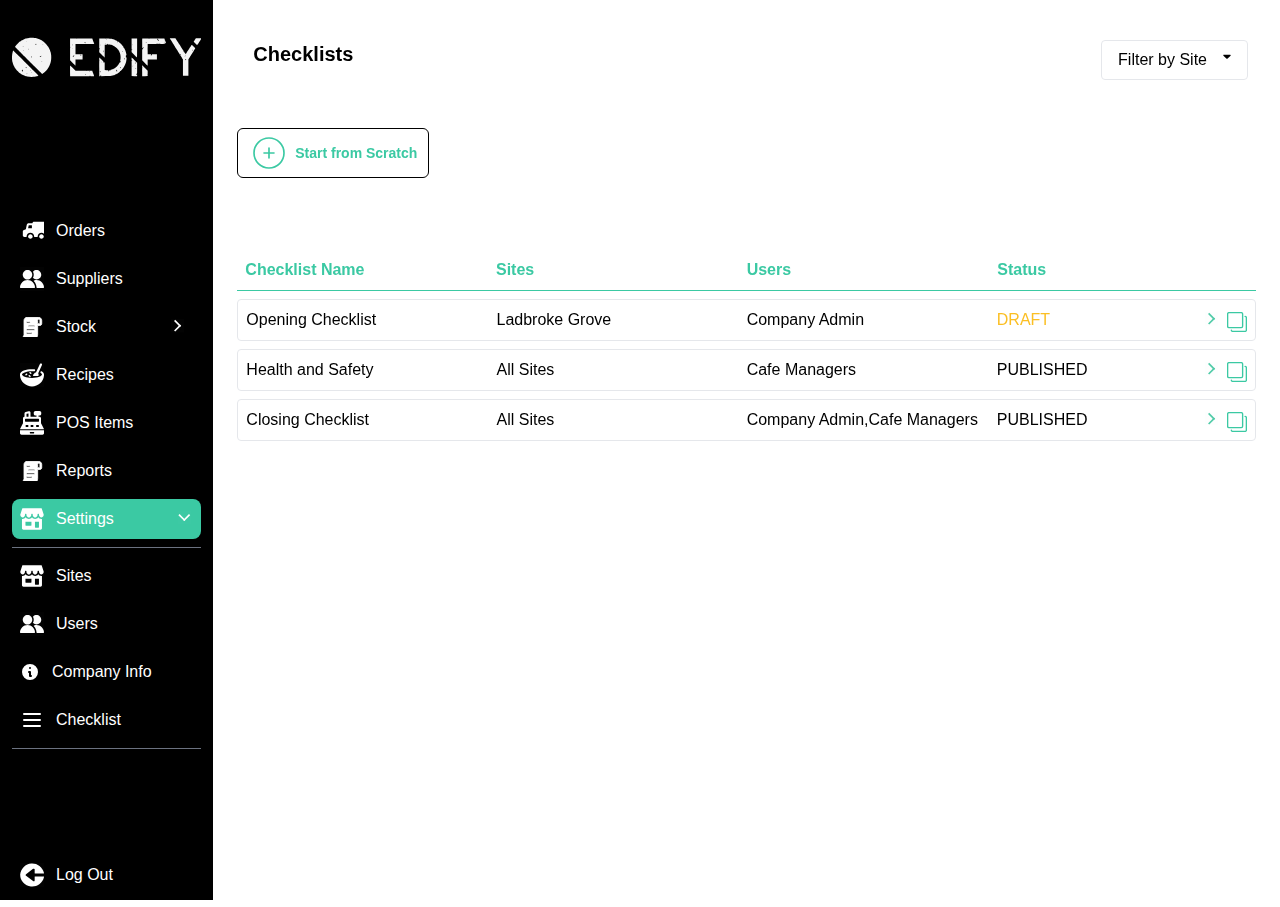
==== commit 3eca1afe: "ui updates" ====
--- a/index.html
+++ b/index.html
@@ -1 +1 @@
-<!DOCTYPE html><html><head><meta charSet="utf-8"/><title>Edify</title><meta name="description" content="A mobile optimised all-in-one hospitality management platform"/><meta name="viewport" content="width=device-width,initial-scale=1,minimum-scale=1,maximum-scale=1,user-scalable=no"/><meta name="msapplication-tap-highlight" content="no"/><meta name="screen-orientation" content="portrait"/><meta name="msapplication-TileColor" content="#3BC9A3"/><meta name="theme-color" content="#3BC9A3"/><meta name="next-head-count" content="8"/><link rel="preload" href="./_next/static/css/3991220d105845fc.css" as="style"/><link rel="stylesheet" href="./_next/static/css/3991220d105845fc.css" data-n-g=""/><noscript data-n-css=""></noscript><script defer="" nomodule="" src="./_next/static/chunks/polyfills-5cd94c89d3acac5f.js"></script><script src="./_next/static/chunks/webpack-da8dfe6cb71eeaca.js" defer=""></script><script src="./_next/static/chunks/framework-a87821de553db91d.js" defer=""></script><script src="./_next/static/chunks/main-f4ae3437c92c1efc.js" defer=""></script><script src="./_next/static/chunks/pages/_app-a9b6d50dc5c97fe9.js" defer=""></script><script src="./_next/static/chunks/449-6eb527ea52966026.js" defer=""></script><script src="./_next/static/chunks/pages/index-319086bfbe70e971.js" defer=""></script><script src="./_next/static/jiXgvEnKtkiFFcaBPixdg/_buildManifest.js" defer=""></script><script src="./_next/static/jiXgvEnKtkiFFcaBPixdg/_ssgManifest.js" defer=""></script><script src="./_next/static/jiXgvEnKtkiFFcaBPixdg/_middlewareManifest.js" defer=""></script></head><body><div id="__next"><aside class="w-2/12 h-full inline-block align-top" aria-label="Sidebar"><div class="overflow-y-auto h-full py-4 px-3 bg-black"><div class="w-full"><svg id="svg" version="1.1" xmlns="http://www.w3.org/2000/svg" width="400" height="82.82352941176471" viewBox="0, 0, 400,82.82352941176471" class="w-full"><g id="svgg"><path id="path0" d="M35.723 0.266 C 34.187 0.452,32.790 0.705,31.380 1.051 C 31.268 1.079,31.129 1.148,31.072 1.206 C 31.014 1.263,30.876 1.275,30.764 1.232 C 30.653 1.190,30.341 1.269,30.072 1.410 C 29.803 1.550,29.482 1.665,29.358 1.666 C 29.059 1.667,26.145 2.646,25.924 2.819 C 25.828 2.894,25.225 3.161,24.583 3.413 C 23.942 3.665,23.342 3.927,23.250 3.995 C 23.158 4.064,22.371 4.486,21.500 4.933 C 20.629 5.381,19.879 5.794,19.833 5.851 C 19.787 5.909,19.337 6.203,18.833 6.504 C 18.329 6.805,17.841 7.134,17.749 7.234 C 17.563 7.436,16.029 8.500,15.925 8.500 C 15.889 8.500,15.640 8.706,15.372 8.958 C 15.104 9.210,14.442 9.803,13.900 10.275 C 12.737 11.289,9.586 14.500,9.753 14.500 C 9.787 14.500,9.594 14.742,9.324 15.037 C 9.054 15.333,8.833 15.637,8.833 15.714 C 8.833 15.790,8.758 15.807,8.667 15.750 C 8.575 15.693,8.500 15.723,8.500 15.815 C 8.500 16.029,7.538 17.489,7.139 17.880 C 6.973 18.043,6.717 18.408,6.570 18.692 L 6.303 19.208 7.110 20.052 C 7.554 20.516,8.067 21.023,8.250 21.179 C 8.852 21.692,9.518 22.333,9.449 22.333 C 9.412 22.333,10.541 23.477,11.959 24.875 C 13.377 26.273,14.773 27.672,15.060 27.983 C 15.348 28.295,15.685 28.633,15.810 28.733 C 15.934 28.834,16.197 29.095,16.393 29.313 C 17.127 30.128,17.434 30.425,17.878 30.748 C 18.128 30.930,18.333 31.127,18.333 31.187 C 18.333 31.314,19.667 32.667,19.793 32.667 C 19.840 32.667,20.113 32.942,20.398 33.279 C 20.683 33.615,21.015 33.971,21.136 34.070 C 21.620 34.468,22.997 35.925,22.998 36.042 C 22.999 36.110,23.069 36.167,23.153 36.167 C 23.294 36.167,25.040 37.898,25.825 38.817 C 26.013 39.037,26.167 39.177,26.167 39.128 C 26.167 39.014,29.647 42.534,29.847 42.850 C 29.928 42.978,29.996 43.022,29.997 42.948 C 29.999 42.873,30.319 43.166,30.708 43.598 C 31.098 44.031,31.517 44.467,31.639 44.567 C 31.761 44.668,32.099 45.003,32.389 45.313 C 32.679 45.623,33.055 45.998,33.225 46.146 C 33.786 46.639,43.461 56.333,43.391 56.333 C 43.353 56.333,43.600 56.577,43.939 56.875 C 44.279 57.173,48.186 61.035,52.622 65.458 C 57.058 69.881,60.757 73.500,60.844 73.500 C 60.930 73.500,60.981 73.559,60.958 73.632 C 60.935 73.704,61.511 74.348,62.236 75.063 L 63.556 76.363 64.236 75.988 C 64.611 75.782,65.029 75.514,65.167 75.392 C 65.304 75.270,65.942 74.782,66.583 74.308 C 67.225 73.834,67.862 73.349,68.000 73.231 C 71.111 70.565,74.577 66.790,75.431 65.138 C 75.565 64.879,75.736 64.667,75.810 64.667 C 75.884 64.667,76.163 64.248,76.431 63.737 C 76.698 63.226,77.033 62.682,77.176 62.529 C 77.318 62.375,77.653 61.800,77.920 61.250 C 78.186 60.700,78.464 60.225,78.537 60.194 C 78.609 60.163,78.626 60.070,78.575 59.986 C 78.523 59.902,78.564 59.833,78.667 59.833 C 78.769 59.833,78.807 59.758,78.750 59.667 C 78.693 59.575,78.726 59.500,78.823 59.500 C 78.921 59.500,79.000 59.354,79.000 59.177 C 79.000 58.999,79.069 58.810,79.154 58.758 C 79.239 58.706,79.432 58.289,79.584 57.831 C 79.736 57.374,79.913 57.000,79.977 57.000 C 80.041 57.000,80.110 56.801,80.131 56.559 C 80.151 56.316,80.234 56.034,80.317 55.934 C 80.399 55.833,80.669 55.075,80.918 54.250 C 81.166 53.425,81.467 52.525,81.587 52.250 C 81.845 51.661,82.667 46.912,82.667 46.012 C 82.667 45.669,82.716 45.339,82.777 45.279 C 82.922 45.134,82.953 37.658,82.810 37.333 C 82.749 37.196,82.618 36.371,82.518 35.500 C 82.418 34.629,82.295 33.692,82.246 33.417 C 81.873 31.338,81.602 30.167,81.496 30.167 C 81.427 30.167,81.321 29.901,81.259 29.575 C 81.114 28.802,80.335 26.458,80.162 26.271 C 80.087 26.191,80.070 26.010,80.125 25.869 C 80.185 25.712,80.154 25.655,80.046 25.722 C 79.944 25.784,79.822 25.637,79.758 25.374 C 79.640 24.891,78.657 22.642,78.501 22.500 C 78.451 22.454,78.150 21.892,77.832 21.250 C 77.514 20.608,77.150 19.975,77.024 19.843 C 76.897 19.711,76.720 19.393,76.631 19.135 C 76.541 18.877,76.400 18.667,76.317 18.667 C 76.234 18.667,76.167 18.585,76.167 18.485 C 76.167 18.216,75.562 17.494,75.439 17.617 C 75.381 17.675,75.333 17.600,75.333 17.450 C 75.333 16.822,69.546 10.333,68.986 10.333 C 68.902 10.333,68.833 10.226,68.833 10.095 C 68.833 9.963,68.698 9.813,68.533 9.760 C 68.367 9.708,67.920 9.365,67.539 8.999 C 67.158 8.633,66.801 8.333,66.745 8.333 C 66.690 8.333,66.399 8.146,66.098 7.917 C 65.798 7.687,65.483 7.500,65.399 7.500 C 65.315 7.500,65.164 7.368,65.064 7.207 C 64.963 7.045,64.457 6.692,63.940 6.422 C 63.423 6.151,63.000 5.883,63.000 5.825 C 63.000 5.698,60.272 4.333,60.016 4.333 C 59.916 4.333,59.833 4.271,59.833 4.195 C 59.833 4.061,58.315 3.331,57.542 3.093 C 57.335 3.030,57.167 2.908,57.167 2.822 C 57.167 2.737,57.080 2.667,56.973 2.667 C 56.867 2.667,55.911 2.389,54.848 2.050 C 53.786 1.710,52.879 1.428,52.833 1.422 C 52.788 1.416,52.670 1.361,52.573 1.299 C 51.018 0.307,40.633 -0.330,35.723 0.266 M333.422 1.184 C 333.527 1.513,334.136 2.519,334.485 2.938 C 334.571 3.041,334.863 3.540,335.133 4.048 C 335.404 4.555,335.785 5.141,335.979 5.350 C 336.174 5.559,336.333 5.791,336.333 5.866 C 336.333 5.942,336.755 6.657,337.271 7.456 C 337.787 8.256,338.326 9.155,338.468 9.455 C 338.611 9.755,338.784 10.000,338.852 10.000 C 338.920 10.000,339.082 10.206,339.212 10.458 C 339.905 11.800,340.305 12.473,340.370 12.408 C 340.410 12.367,340.619 12.709,340.834 13.167 C 341.048 13.625,341.361 14.124,341.528 14.276 C 341.696 14.428,341.833 14.611,341.833 14.684 C 341.833 14.757,342.049 15.139,342.312 15.533 C 342.576 15.927,342.845 16.424,342.911 16.638 C 342.977 16.851,343.075 16.981,343.130 16.926 C 343.184 16.871,343.458 17.238,343.739 17.740 C 344.494 19.089,346.035 21.551,346.284 21.804 C 346.403 21.925,346.500 22.131,346.500 22.262 C 346.500 22.393,346.570 22.500,346.655 22.500 C 346.741 22.500,346.862 22.669,346.925 22.875 C 346.987 23.081,347.315 23.625,347.653 24.083 C 347.991 24.542,348.367 25.160,348.488 25.458 C 348.608 25.756,348.777 26.000,348.863 26.000 C 348.949 26.000,348.973 26.075,348.917 26.167 C 348.860 26.258,348.888 26.333,348.978 26.333 C 349.069 26.333,349.312 26.671,349.518 27.083 C 349.724 27.496,349.954 27.833,350.030 27.833 C 350.105 27.833,350.167 27.940,350.167 28.071 C 350.167 28.202,350.269 28.412,350.395 28.538 C 350.521 28.664,350.755 29.025,350.915 29.341 C 351.075 29.658,351.403 30.178,351.645 30.497 C 352.140 31.154,352.350 31.498,352.765 32.333 C 352.925 32.654,353.185 33.067,353.345 33.250 C 353.504 33.433,353.773 33.820,353.942 34.110 C 354.871 35.700,355.242 36.263,355.436 36.379 C 355.555 36.451,355.618 36.601,355.576 36.713 C 355.533 36.825,355.693 37.142,355.932 37.417 C 356.171 37.692,356.547 38.254,356.768 38.667 C 357.233 39.535,357.544 40.048,357.677 40.167 C 357.728 40.212,358.062 40.737,358.419 41.333 C 358.776 41.929,359.166 42.516,359.284 42.637 C 359.403 42.758,359.500 42.928,359.500 43.015 C 359.500 43.203,360.246 44.386,360.786 45.054 L 361.167 45.526 361.167 62.929 L 361.167 80.333 366.917 80.333 L 372.667 80.333 372.667 62.997 L 372.667 45.660 373.054 45.038 C 373.267 44.696,373.494 44.304,373.558 44.167 C 373.623 44.029,374.047 43.354,374.500 42.667 C 374.954 41.979,375.586 40.966,375.904 40.415 C 376.223 39.864,376.619 39.261,376.784 39.075 C 376.948 38.889,377.104 38.641,377.129 38.523 C 377.154 38.405,377.313 38.108,377.482 37.863 C 378.073 37.003,378.957 35.579,379.224 35.057 C 379.372 34.767,379.557 34.505,379.635 34.473 C 379.713 34.442,380.062 33.892,380.412 33.250 C 380.761 32.608,381.099 32.046,381.163 32.000 C 381.227 31.954,381.492 31.542,381.752 31.083 C 382.012 30.625,382.474 29.902,382.779 29.478 C 383.084 29.053,383.333 28.650,383.333 28.583 C 383.333 28.516,383.671 27.954,384.083 27.333 C 384.496 26.713,384.833 26.122,384.833 26.019 C 384.833 25.917,384.908 25.833,385.000 25.833 C 385.092 25.833,385.168 25.702,385.170 25.542 C 385.171 25.381,385.342 25.089,385.550 24.892 C 385.758 24.695,386.141 24.114,386.401 23.600 C 386.660 23.087,386.939 22.667,387.020 22.667 C 387.531 22.667,386.761 21.749,383.591 18.577 C 379.559 14.544,379.636 14.585,378.842 16.042 C 378.530 16.615,378.232 17.121,378.179 17.167 C 377.938 17.376,377.000 18.824,377.000 18.986 C 377.000 19.085,376.869 19.300,376.708 19.463 C 376.403 19.773,375.167 21.727,375.167 21.900 C 375.167 21.955,375.035 22.140,374.875 22.310 C 374.715 22.481,374.321 23.054,374.000 23.584 C 373.679 24.115,373.336 24.631,373.238 24.732 C 373.140 24.834,373.064 24.954,373.068 25.000 C 373.073 25.046,372.657 25.721,372.143 26.500 C 370.018 29.719,369.259 30.922,369.289 31.022 C 369.306 31.080,369.173 31.260,368.993 31.423 C 368.814 31.585,368.667 31.782,368.667 31.860 C 368.667 31.938,368.273 32.586,367.791 33.302 L 366.916 34.602 366.564 34.176 C 366.370 33.942,366.009 33.361,365.760 32.885 C 365.512 32.409,365.258 31.996,365.196 31.968 C 365.039 31.896,364.167 30.539,364.167 30.366 C 364.167 29.882,363.390 29.494,363.089 29.827 C 362.924 30.009,362.724 30.119,362.644 30.070 C 362.408 29.924,362.480 29.377,362.774 29.083 C 363.035 28.822,362.639 27.687,362.163 27.333 C 362.101 27.287,361.846 26.875,361.596 26.417 C 361.346 25.958,361.020 25.490,360.872 25.375 C 360.724 25.260,360.674 25.166,360.760 25.164 C 360.846 25.163,360.835 25.106,360.736 25.039 C 360.636 24.972,360.342 24.542,360.083 24.083 C 359.823 23.625,359.483 23.100,359.326 22.917 C 359.170 22.733,358.916 22.313,358.763 21.982 C 358.610 21.651,358.280 21.164,358.031 20.899 C 357.782 20.634,357.470 20.192,357.339 19.917 C 357.208 19.642,356.816 19.026,356.467 18.549 C 356.119 18.072,355.833 17.606,355.833 17.514 C 355.833 17.359,354.263 14.940,353.749 14.303 C 353.624 14.149,353.284 13.586,352.993 13.053 C 352.702 12.520,352.345 11.990,352.200 11.875 C 352.055 11.760,351.992 11.667,352.060 11.667 C 352.128 11.667,352.001 11.423,351.778 11.125 C 351.555 10.827,351.253 10.347,351.107 10.057 C 350.961 9.768,350.737 9.427,350.609 9.299 C 350.481 9.172,350.244 8.808,350.082 8.492 C 349.920 8.175,349.739 7.879,349.681 7.833 C 349.623 7.787,349.247 7.225,348.844 6.583 C 348.441 5.942,347.993 5.237,347.848 5.017 C 347.702 4.796,347.403 4.311,347.182 3.937 C 346.962 3.563,346.699 3.175,346.599 3.073 C 346.499 2.971,346.154 2.428,345.833 1.866 L 345.250 0.843 339.280 0.838 L 333.311 0.833 333.422 1.184 M388.442 1.125 C 388.111 1.465,387.550 2.340,387.099 3.216 C 386.924 3.555,386.716 3.833,386.636 3.833 C 386.557 3.833,386.422 4.017,386.337 4.241 C 386.252 4.465,385.915 5.028,385.590 5.491 C 385.264 5.954,385.054 6.334,385.124 6.336 C 385.193 6.337,385.165 6.394,385.061 6.461 C 384.957 6.528,384.638 6.980,384.352 7.466 L 383.833 8.348 387.508 12.012 C 391.280 15.772,391.500 15.929,391.500 14.852 C 391.500 14.310,391.551 14.225,391.870 14.237 C 392.133 14.246,392.323 14.082,392.529 13.667 C 392.687 13.346,392.823 13.158,392.829 13.250 C 392.835 13.342,393.074 13.004,393.360 12.500 C 393.645 11.996,394.072 11.294,394.308 10.940 C 394.897 10.058,395.143 9.635,395.267 9.292 C 395.325 9.131,395.430 9.000,395.500 9.000 C 395.571 9.000,395.753 8.756,395.904 8.458 C 396.339 7.604,396.891 6.706,397.207 6.338 C 397.366 6.152,397.456 6.000,397.407 6.000 C 397.357 6.000,397.508 5.749,397.742 5.443 C 397.975 5.136,398.167 4.802,398.167 4.701 C 398.167 4.600,398.354 4.315,398.583 4.068 C 398.813 3.820,399.000 3.516,399.000 3.392 C 399.000 3.268,399.075 3.167,399.167 3.167 C 399.258 3.167,399.335 3.073,399.337 2.958 C 399.339 2.844,399.487 2.563,399.667 2.333 C 399.846 2.104,399.994 1.673,399.996 1.375 L 400.000 0.833 394.362 0.833 C 389.212 0.833,388.700 0.859,388.442 1.125 M137.400 2.051 C 137.454 2.603,137.410 2.832,137.237 2.899 C 137.016 2.984,136.896 2.413,136.988 1.708 C 137.009 1.544,135.483 1.500,129.841 1.500 L 122.667 1.500 122.667 10.333 C 122.667 19.056,122.671 19.167,123.000 19.167 C 123.183 19.167,123.343 19.223,123.355 19.292 C 123.479 20.020,123.431 20.178,123.061 20.271 L 122.667 20.369 122.667 33.957 L 122.667 47.544 128.248 53.105 C 131.318 56.164,133.906 58.667,133.998 58.667 C 134.109 58.667,134.167 56.485,134.167 52.333 L 134.167 46.000 141.542 45.980 C 145.598 45.969,148.973 45.969,149.042 45.980 C 149.110 45.991,149.167 43.527,149.167 40.504 L 149.167 35.009 148.675 34.754 C 148.257 34.538,147.131 34.500,141.175 34.500 L 134.167 34.500 134.167 23.667 L 134.167 12.833 153.917 12.833 C 175.209 12.833,174.272 12.870,173.516 12.075 C 173.433 11.988,173.156 11.317,172.899 10.583 C 172.643 9.850,172.343 9.175,172.232 9.083 C 172.121 8.992,171.991 8.617,171.944 8.250 C 171.851 7.533,170.729 4.239,170.297 3.417 C 170.153 3.142,169.949 2.598,169.844 2.208 L 169.654 1.500 153.757 1.500 C 145.014 1.500,137.740 1.454,137.593 1.397 C 137.366 1.310,137.337 1.409,137.400 2.051 M282.125 1.460 C 278.206 1.484,275.000 1.569,275.000 1.648 C 275.000 1.728,275.111 1.884,275.246 1.996 C 275.462 2.176,275.462 2.257,275.244 2.678 C 275.033 3.087,275.004 4.565,275.040 12.953 L 275.083 22.750 275.500 22.312 C 276.239 21.537,276.605 21.094,276.930 20.583 C 277.292 20.016,277.929 19.333,278.097 19.333 C 278.246 19.333,278.026 20.684,277.841 20.908 C 277.761 21.005,277.426 21.602,277.096 22.236 C 276.766 22.869,276.346 23.493,276.162 23.622 C 275.978 23.751,275.861 23.910,275.901 23.975 C 275.942 24.041,275.756 24.269,275.488 24.483 L 275.000 24.871 275.002 36.144 L 275.003 47.417 280.586 52.976 C 286.937 59.301,286.727 59.169,286.660 56.790 C 286.637 55.943,286.628 53.169,286.642 50.625 L 286.667 46.000 296.417 46.000 L 306.167 46.000 306.167 40.250 L 306.167 34.500 300.939 34.500 L 295.712 34.500 295.613 35.225 C 295.433 36.536,293.974 37.863,293.373 37.262 C 293.240 37.129,293.692 35.167,293.856 35.167 C 293.935 35.167,294.000 35.017,294.000 34.833 C 294.000 34.510,293.889 34.500,290.333 34.500 L 286.667 34.500 286.667 29.657 C 286.667 26.062,286.617 24.844,286.476 24.932 C 286.338 25.017,286.323 24.915,286.423 24.566 C 286.499 24.301,286.587 21.552,286.618 18.458 L 286.675 12.833 296.903 12.833 C 306.490 12.833,307.138 12.815,307.244 12.542 C 307.352 12.264,307.367 12.264,307.572 12.542 C 307.879 12.958,309.575 12.958,309.825 12.542 C 309.991 12.264,310.011 12.264,310.227 12.542 C 310.435 12.810,310.935 12.833,316.409 12.833 C 323.040 12.833,322.261 12.956,323.833 11.668 C 324.154 11.406,324.604 11.042,324.833 10.860 L 325.250 10.528 324.840 9.306 C 324.615 8.633,324.379 8.046,324.316 8.000 C 324.253 7.954,323.963 7.148,323.671 6.208 C 323.379 5.269,323.067 4.500,322.977 4.500 C 322.887 4.500,322.858 4.428,322.912 4.340 C 322.967 4.252,322.928 4.046,322.826 3.882 C 322.724 3.718,322.478 3.111,322.279 2.533 L 321.917 1.483 305.846 1.493 C 289.656 1.503,289.335 1.512,289.889 1.917 C 290.251 2.181,289.846 2.500,289.149 2.500 L 288.775 2.500 289.169 2.081 C 289.785 1.425,289.666 1.414,282.125 1.460 M184.333 12.080 L 184.333 22.667 185.083 22.667 L 185.833 22.667 185.833 23.324 C 185.833 23.978,185.830 23.981,185.125 24.032 L 184.417 24.083 184.371 27.313 L 184.326 30.543 189.121 35.331 C 191.759 37.964,193.983 40.111,194.065 40.101 C 194.147 40.091,194.297 40.226,194.399 40.401 C 194.500 40.576,194.846 40.973,195.167 41.283 L 195.750 41.846 195.833 28.298 L 195.917 14.750 198.542 14.433 L 201.167 14.116 201.167 13.225 C 201.167 12.486,201.217 12.334,201.458 12.334 C 201.777 12.336,202.500 13.281,202.500 13.697 C 202.500 13.976,203.251 14.162,204.395 14.165 C 205.199 14.167,208.510 14.652,208.744 14.801 C 208.839 14.862,208.954 14.915,209.000 14.920 C 209.432 14.963,212.707 16.110,213.125 16.364 C 213.423 16.546,213.667 16.656,213.667 16.609 C 213.667 16.505,215.820 17.616,216.167 17.898 C 216.304 18.010,216.604 18.191,216.833 18.300 C 217.636 18.681,218.784 19.546,219.856 20.577 C 220.097 20.810,220.343 21.000,220.401 21.000 C 220.595 21.000,222.843 23.301,223.279 23.947 C 223.516 24.297,223.857 24.733,224.037 24.917 C 224.497 25.384,225.808 27.422,226.290 28.417 C 226.512 28.875,226.835 29.512,227.007 29.833 C 229.545 34.554,230.194 42.245,228.600 48.708 L 228.363 49.667 228.996 49.667 C 229.619 49.667,230.078 50.329,229.642 50.599 C 229.561 50.649,229.538 50.760,229.592 50.847 C 229.781 51.154,228.768 51.941,228.031 52.059 C 227.433 52.155,227.273 52.264,227.070 52.712 C 226.561 53.837,225.637 55.425,225.376 55.625 C 225.157 55.792,225.151 55.834,225.343 55.837 C 225.511 55.840,225.477 55.928,225.232 56.129 C 225.038 56.287,224.738 56.677,224.565 56.995 C 224.392 57.314,224.023 57.801,223.746 58.079 C 223.469 58.356,223.058 58.862,222.831 59.202 C 222.605 59.542,222.258 59.906,222.061 60.012 C 221.864 60.117,221.607 60.383,221.490 60.602 C 221.373 60.821,221.197 61.000,221.098 61.000 C 221.000 61.000,220.656 61.268,220.335 61.596 C 219.458 62.490,217.354 64.060,216.469 64.481 C 216.039 64.686,215.664 64.910,215.636 64.981 C 215.607 65.051,215.021 65.361,214.333 65.669 C 213.646 65.977,212.965 66.327,212.820 66.448 C 212.675 66.568,212.474 66.667,212.371 66.667 C 212.269 66.667,211.514 66.892,210.693 67.167 C 209.872 67.442,209.006 67.667,208.767 67.667 C 208.529 67.667,208.333 67.733,208.333 67.814 C 208.333 67.895,208.183 68.000,208.000 68.048 C 207.728 68.120,207.667 68.276,207.667 68.901 L 207.667 69.667 207.000 69.667 L 206.333 69.667 206.333 69.000 L 206.333 68.333 205.625 68.336 C 204.382 68.340,204.180 68.453,204.283 69.090 C 204.429 69.990,204.192 71.196,203.881 71.135 C 203.429 71.046,202.998 70.279,202.890 69.373 L 202.787 68.500 201.492 68.500 C 199.946 68.500,196.336 68.033,196.042 67.794 C 195.881 67.664,195.833 65.918,195.833 60.092 L 195.833 52.558 195.448 52.196 C 195.049 51.821,194.500 51.708,194.500 52.000 C 194.500 52.092,194.200 52.167,193.833 52.167 L 193.167 52.167 193.167 51.434 C 193.167 50.923,193.245 50.672,193.428 50.602 C 193.707 50.495,184.909 41.500,184.526 41.500 C 184.169 41.500,184.265 47.276,184.625 47.492 C 184.903 47.658,184.903 47.675,184.625 47.842 C 184.350 48.006,184.333 48.980,184.333 64.508 L 184.333 81.000 185.750 81.000 C 187.203 81.000,187.532 80.826,186.750 80.470 C 186.061 80.156,186.245 79.866,187.203 79.758 C 187.504 79.724,187.930 79.641,188.150 79.573 C 188.540 79.451,188.547 79.466,188.460 80.238 L 188.371 81.029 197.644 80.952 C 208.731 80.860,208.709 80.863,214.417 79.195 C 215.333 78.928,216.383 78.558,216.750 78.375 C 217.117 78.191,217.885 77.872,218.458 77.665 C 219.031 77.458,219.500 77.219,219.500 77.134 C 219.500 77.050,219.580 77.030,219.677 77.090 C 219.775 77.150,219.981 77.090,220.136 76.957 C 220.290 76.824,220.976 76.423,221.660 76.066 C 222.344 75.709,223.005 75.323,223.130 75.208 C 223.255 75.094,223.708 74.801,224.137 74.557 C 224.566 74.313,224.992 74.032,225.083 73.932 C 225.175 73.832,225.662 73.470,226.167 73.129 C 227.800 72.022,228.167 71.584,228.167 70.742 C 228.167 69.958,228.430 69.764,228.833 70.250 C 228.947 70.387,229.106 70.500,229.185 70.500 C 229.351 70.500,231.752 68.134,232.250 67.479 C 232.433 67.238,233.152 66.338,233.846 65.479 C 234.541 64.620,235.253 63.679,235.430 63.390 C 237.802 59.487,238.907 57.296,239.696 54.934 C 239.975 54.100,240.272 53.286,240.356 53.127 C 240.518 52.822,241.060 50.434,241.346 48.766 C 241.439 48.225,241.579 47.663,241.656 47.516 C 241.734 47.370,241.839 46.688,241.891 46.000 C 241.943 45.313,242.037 44.056,242.100 43.208 L 242.214 41.667 241.763 41.667 C 240.628 41.667,240.444 41.158,240.607 38.473 L 240.717 36.667 241.299 36.667 L 241.881 36.667 241.770 35.465 C 241.708 34.805,241.598 34.224,241.526 34.174 C 241.453 34.124,241.296 33.525,241.176 32.843 C 240.829 30.865,239.536 26.642,238.962 25.609 C 238.852 25.412,238.752 25.212,238.741 25.167 C 238.656 24.828,237.429 22.406,237.321 22.364 C 237.246 22.335,237.227 22.204,237.277 22.073 C 237.328 21.941,237.287 21.833,237.187 21.833 C 237.087 21.833,236.816 21.477,236.585 21.042 C 236.092 20.115,235.789 19.616,235.650 19.500 C 235.595 19.454,235.463 19.251,235.357 19.049 C 235.019 18.408,233.132 16.005,232.216 15.050 C 232.014 14.839,231.879 14.667,231.917 14.667 C 232.062 14.667,229.201 11.912,228.250 11.137 C 227.700 10.688,226.977 10.092,226.643 9.811 C 226.310 9.531,225.812 9.165,225.537 8.998 C 225.261 8.831,224.986 8.612,224.924 8.511 C 224.861 8.411,224.513 8.177,224.149 7.991 L 223.487 7.653 223.170 8.368 C 222.996 8.762,222.685 9.264,222.479 9.485 L 222.104 9.887 221.940 9.521 C 221.710 9.005,222.189 8.043,222.745 7.903 C 223.479 7.719,223.116 7.197,221.839 6.596 C 221.423 6.401,220.746 6.042,220.333 5.799 C 219.921 5.556,219.088 5.171,218.483 4.945 C 217.877 4.719,217.240 4.453,217.066 4.354 C 216.622 4.103,213.833 3.158,213.833 3.259 C 213.833 3.305,213.609 3.226,213.335 3.084 C 213.061 2.943,212.780 2.819,212.710 2.809 C 212.640 2.799,212.508 2.767,212.417 2.739 C 209.595 1.855,198.919 1.091,198.445 1.739 C 198.254 2.000,198.210 2.004,198.018 1.772 C 197.832 1.547,196.936 1.513,191.069 1.504 L 184.333 1.493 184.333 12.080 M252.667 13.333 C 252.667 19.881,252.731 25.167,252.811 25.167 C 252.890 25.167,253.136 25.025,253.356 24.851 C 253.746 24.544,253.768 24.544,254.136 24.842 L 254.515 25.149 254.100 25.421 C 253.872 25.571,253.475 25.668,253.218 25.638 L 252.750 25.583 252.704 27.892 L 252.657 30.201 253.287 30.867 C 253.633 31.234,254.014 31.620,254.133 31.725 C 254.252 31.830,254.439 32.021,254.550 32.148 C 254.790 32.426,260.370 38.127,262.516 40.288 C 263.356 41.134,264.109 41.786,264.188 41.737 C 264.269 41.687,264.333 32.774,264.333 21.573 L 264.333 1.500 258.500 1.500 L 252.667 1.500 252.667 13.333 M307.502 2.569 C 307.964 3.302,307.923 4.805,307.437 4.926 C 306.575 5.143,306.197 4.280,306.410 2.582 L 306.524 1.669 306.913 1.959 C 307.126 2.119,307.392 2.393,307.502 2.569 M200.584 3.001 C 200.977 3.435,200.825 3.567,200.091 3.429 C 199.463 3.311,199.378 3.189,199.700 2.867 C 199.986 2.580,200.238 2.619,200.584 3.001 M310.500 4.969 C 310.500 5.896,310.070 6.500,309.410 6.500 C 309.013 6.500,309.000 6.462,309.000 5.333 L 309.000 4.167 309.750 4.167 L 310.500 4.167 310.500 4.969 M322.742 6.384 C 322.916 6.558,322.918 6.659,322.753 6.884 C 322.435 7.319,322.167 7.220,322.167 6.667 C 322.167 6.135,322.385 6.028,322.742 6.384 M30.167 7.517 C 30.167 7.841,29.817 8.343,29.658 8.245 C 29.302 8.024,29.472 6.973,29.833 7.167 C 30.017 7.265,30.167 7.422,30.167 7.517 M284.167 9.333 L 284.167 10.000 283.500 10.000 L 282.833 10.000 282.833 9.333 L 282.833 8.667 283.500 8.667 L 284.167 8.667 284.167 9.333 M322.697 8.944 C 322.983 9.203,322.985 9.241,322.726 9.527 C 322.317 9.978,322.167 9.904,322.167 9.250 C 322.167 8.595,322.255 8.544,322.697 8.944 M154.984 10.344 C 155.018 11.506,155.013 11.519,154.656 11.327 C 154.456 11.221,153.960 11.085,153.554 11.025 L 152.815 10.917 153.699 9.889 C 154.759 8.656,154.936 8.719,154.984 10.344 M198.158 11.573 C 198.305 11.750,198.309 11.901,198.172 12.156 C 197.872 12.717,197.500 12.585,197.500 11.917 C 197.500 11.294,197.797 11.138,198.158 11.573 M313.140 11.816 C 313.189 12.166,312.953 12.490,312.643 12.497 C 312.459 12.502,312.352 12.048,312.450 11.675 C 312.574 11.201,313.067 11.302,313.140 11.816 M50.905 12.762 C 51.089 12.946,51.167 13.344,51.167 14.098 L 51.167 15.173 50.708 15.065 C 50.456 15.005,49.961 14.827,49.607 14.669 L 48.964 14.382 49.478 14.016 C 49.761 13.814,50.115 13.391,50.265 13.075 C 50.580 12.410,50.562 12.419,50.905 12.762 M127.845 14.886 C 127.759 15.113,127.717 15.328,127.753 15.364 C 128.033 15.644,127.143 15.785,126.809 15.514 L 126.428 15.205 127.064 14.570 C 127.768 13.865,128.171 14.029,127.845 14.886 M65.837 14.421 C 66.091 14.728,66.031 14.800,65.358 14.993 C 64.686 15.186,64.477 14.890,64.992 14.473 C 65.452 14.101,65.565 14.094,65.837 14.421 M255.194 14.577 C 255.379 14.982,255.043 15.833,254.698 15.833 C 254.604 15.833,254.574 14.624,254.658 14.208 C 254.698 14.011,255.045 14.249,255.194 14.577 M187.667 15.217 C 187.667 15.596,187.391 16.000,187.133 16.000 C 187.060 16.000,187.000 15.737,187.000 15.417 C 187.000 14.944,187.063 14.833,187.333 14.833 C 187.570 14.833,187.667 14.944,187.667 15.217 M23.956 18.437 C 23.838 19.489,23.211 19.872,22.816 19.134 C 22.641 18.808,22.690 18.710,23.268 18.220 C 24.085 17.529,24.060 17.521,23.956 18.437 M235.728 20.476 C 235.986 20.761,235.987 20.803,235.738 21.010 C 235.071 21.563,234.468 21.266,234.842 20.567 C 235.099 20.087,235.352 20.060,235.728 20.476 M128.732 22.095 C 128.855 22.418,128.564 23.000,128.279 23.000 C 128.115 23.000,128.020 22.180,128.149 21.875 C 128.216 21.718,128.650 21.882,128.732 22.095 M35.320 23.696 C 35.469 23.961,35.505 24.231,35.418 24.432 C 35.342 24.607,35.292 24.806,35.307 24.875 C 35.359 25.121,34.867 24.995,34.768 24.736 C 34.361 23.675,34.820 22.809,35.320 23.696 M25.000 26.077 C 25.000 26.386,24.514 26.861,24.320 26.742 C 24.145 26.634,24.119 26.152,24.267 25.767 C 24.389 25.448,25.000 25.707,25.000 26.077 M381.996 25.745 C 382.265 26.069,382.488 27.083,382.342 27.319 C 382.168 27.601,381.000 26.357,381.000 25.889 C 381.000 25.431,381.657 25.337,381.996 25.745 M2.279 27.477 C 2.137 27.831,1.897 28.600,1.746 29.186 C 1.594 29.771,1.412 30.325,1.341 30.417 C 1.270 30.508,1.206 30.696,1.197 30.833 C 1.189 30.971,1.071 31.533,0.935 32.083 C 0.142 35.277,-0.222 41.585,0.155 45.595 C 0.388 48.081,0.954 51.394,1.158 51.466 C 1.235 51.494,1.260 51.662,1.213 51.841 C 1.166 52.020,1.199 52.167,1.286 52.167 C 1.373 52.167,1.445 52.260,1.446 52.375 C 1.449 52.730,2.361 55.726,2.601 56.167 C 2.813 56.556,3.202 57.518,3.780 59.081 C 3.915 59.447,4.081 59.785,4.148 59.831 C 4.215 59.878,4.557 60.479,4.908 61.167 C 5.259 61.854,5.630 62.472,5.732 62.539 C 5.833 62.606,5.857 62.663,5.785 62.664 C 5.713 62.666,5.807 62.831,5.994 63.031 C 6.180 63.232,6.333 63.487,6.333 63.599 C 6.333 63.711,6.596 64.116,6.917 64.500 C 7.238 64.884,7.500 65.247,7.500 65.307 C 7.501 65.368,7.725 65.679,8.000 66.000 C 8.275 66.321,8.499 66.682,8.500 66.802 C 8.500 66.921,8.575 66.973,8.667 66.917 C 8.758 66.860,8.833 66.882,8.833 66.966 C 8.833 67.050,9.019 67.318,9.246 67.563 C 9.473 67.808,9.666 68.038,9.676 68.074 C 9.777 68.436,13.567 72.242,14.625 73.044 C 15.106 73.408,15.500 73.775,15.500 73.859 C 15.500 73.942,15.631 74.065,15.792 74.130 C 16.182 74.290,17.570 75.220,17.636 75.366 C 17.665 75.429,18.171 75.763,18.761 76.108 C 19.351 76.454,19.833 76.795,19.833 76.868 C 19.833 76.941,19.894 77.000,19.967 77.000 C 20.041 77.000,20.938 77.444,21.962 77.987 C 22.985 78.530,23.993 79.028,24.200 79.094 C 24.408 79.160,25.109 79.459,25.759 79.759 C 26.409 80.060,27.554 80.473,28.304 80.679 C 29.053 80.884,29.667 81.124,29.667 81.211 C 29.667 81.298,29.848 81.324,30.070 81.268 C 30.291 81.213,30.497 81.238,30.528 81.325 C 30.558 81.411,31.146 81.596,31.833 81.735 C 38.360 83.059,47.689 82.886,52.262 81.356 C 52.805 81.174,53.700 80.904,54.250 80.755 C 54.800 80.606,55.362 80.439,55.500 80.382 C 55.637 80.326,55.806 80.292,55.875 80.307 C 56.456 80.430,54.945 78.818,47.908 71.809 C 41.025 64.954,34.247 58.161,33.560 57.429 C 33.456 57.318,33.156 57.041,32.893 56.814 C 32.631 56.587,32.023 55.977,31.542 55.460 C 31.060 54.943,30.667 54.538,30.667 54.560 C 30.667 54.582,24.409 48.353,16.760 40.717 C 9.112 33.081,2.782 26.833,2.695 26.833 C 2.608 26.833,2.420 27.123,2.279 27.477 M194.157 27.261 C 193.875 27.601,193.878 28.945,194.162 29.583 C 194.781 30.976,194.285 30.885,193.570 29.474 C 193.078 28.503,193.033 26.962,193.506 27.254 C 193.582 27.300,193.691 27.263,193.748 27.169 C 193.806 27.076,193.970 27.000,194.114 27.000 C 194.331 27.000,194.338 27.043,194.157 27.261 M234.000 28.500 C 234.000 29.151,233.986 29.167,233.417 29.167 C 232.847 29.167,232.833 29.151,232.833 28.500 C 232.833 27.849,232.847 27.833,233.417 27.833 C 233.986 27.833,234.000 27.849,234.000 28.500 M357.000 35.667 L 357.000 36.333 356.333 36.333 L 355.667 36.333 355.667 35.667 L 355.667 35.000 356.333 35.000 L 357.000 35.000 357.000 35.667 M145.617 36.177 C 146.021 36.463,146.333 37.144,146.333 37.738 C 146.333 38.359,145.566 38.092,144.988 37.269 C 144.723 36.892,144.430 36.493,144.336 36.382 C 143.881 35.842,144.912 35.677,145.617 36.177 M366.879 36.500 C 367.134 36.623,367.313 36.805,367.278 36.904 C 367.185 37.163,366.375 37.066,366.068 36.759 C 365.924 36.615,365.738 36.540,365.653 36.592 C 365.569 36.644,365.500 36.565,365.500 36.417 C 365.500 36.102,366.137 36.140,366.879 36.500 M131.326 37.482 C 131.630 38.217,131.196 39.007,130.187 39.556 L 129.391 39.989 128.821 39.507 C 128.288 39.057,128.231 38.361,128.737 38.492 C 128.816 38.512,128.925 38.462,128.981 38.381 C 129.037 38.300,129.408 38.139,129.804 38.023 C 130.363 37.860,130.563 37.703,130.695 37.323 C 130.892 36.758,131.042 36.796,131.326 37.482 M61.769 39.167 C 61.582 40.406,60.000 41.192,59.107 40.489 C 58.394 39.928,58.685 39.459,59.941 39.143 C 60.439 39.018,60.811 38.791,61.050 38.469 C 61.513 37.842,61.911 38.228,61.769 39.167 M42.090 40.307 C 42.315 40.639,42.500 41.123,42.500 41.383 C 42.500 42.140,41.691 41.957,41.248 41.100 C 41.063 40.742,40.763 40.367,40.581 40.267 C 40.399 40.166,40.219 40.065,40.182 40.043 C 40.144 40.020,40.244 39.858,40.404 39.681 C 40.807 39.235,41.549 39.511,42.090 40.307 M365.800 39.944 C 365.862 40.367,365.488 40.699,365.171 40.502 C 364.979 40.384,364.973 40.275,365.137 39.916 C 365.363 39.420,365.724 39.435,365.800 39.944 M252.669 44.708 C 252.672 47.608,252.767 48.330,253.121 48.112 C 253.369 47.958,254.000 48.483,254.000 48.843 C 254.000 49.110,253.882 49.167,253.332 49.167 L 252.665 49.167 252.707 65.042 L 252.750 80.917 258.542 80.960 L 264.333 81.004 264.333 79.262 C 264.333 78.304,264.260 77.474,264.170 77.419 C 263.923 77.266,263.432 77.588,263.172 78.074 C 262.870 78.639,262.681 78.424,262.557 77.373 C 262.414 76.166,262.517 75.977,263.200 76.189 C 264.465 76.582,264.333 77.919,264.333 64.664 L 264.333 52.789 258.761 47.228 C 255.696 44.169,253.071 41.667,252.928 41.667 C 252.700 41.667,252.667 42.057,252.669 44.708 M238.642 43.532 C 238.525 43.744,238.445 43.973,238.465 44.042 C 238.484 44.110,238.443 44.167,238.374 44.167 C 238.305 44.167,238.153 44.373,238.037 44.625 C 237.732 45.289,237.286 45.773,236.854 45.910 L 236.477 46.030 236.896 45.367 C 237.126 45.002,237.269 44.658,237.213 44.602 C 237.157 44.546,237.199 44.500,237.306 44.500 C 237.412 44.500,237.500 44.393,237.500 44.262 C 237.500 43.926,238.698 42.702,238.785 42.949 C 238.823 43.059,238.759 43.321,238.642 43.532 M368.167 45.612 C 368.167 45.673,368.052 45.850,367.912 46.005 C 367.772 46.160,367.603 46.599,367.537 46.981 L 367.417 47.674 366.596 46.921 C 366.145 46.506,365.714 46.167,365.638 46.167 C 365.349 46.167,365.517 45.816,365.875 45.672 C 366.313 45.496,368.167 45.447,368.167 45.612 M32.590 48.988 C 32.538 49.074,32.571 49.191,32.664 49.248 C 32.863 49.371,33.167 49.215,33.167 48.990 C 33.167 48.787,32.716 48.786,32.590 48.988 M63.833 50.322 C 63.833 50.609,63.321 50.866,62.941 50.771 C 62.520 50.665,62.494 50.024,62.891 49.524 C 63.067 49.301,63.833 49.950,63.833 50.322 M190.402 51.143 C 190.450 51.221,190.305 51.459,190.078 51.671 L 189.667 52.058 189.667 51.357 C 189.667 50.673,190.044 50.564,190.402 51.143 M262.067 52.384 C 262.408 52.633,262.150 53.530,261.609 53.979 C 261.457 54.105,261.333 54.353,261.333 54.530 C 261.333 54.942,261.084 54.790,260.801 54.205 C 260.299 53.169,261.257 51.792,262.067 52.384 M275.000 60.190 C 275.000 61.883,275.045 62.246,275.277 62.415 C 275.534 62.604,275.534 62.645,275.277 63.013 C 275.027 63.368,275.000 64.279,275.000 72.206 L 275.000 81.004 280.792 80.960 L 286.583 80.917 286.608 79.470 C 286.628 78.318,286.582 78.003,286.382 77.926 C 286.160 77.841,286.162 77.782,286.399 77.421 C 286.625 77.076,286.667 76.432,286.667 73.323 L 286.667 69.634 280.928 63.900 C 277.771 60.747,275.146 58.167,275.094 58.167 C 275.043 58.167,275.000 59.077,275.000 60.190 M122.773 58.449 C 122.504 58.719,122.658 81.128,122.930 81.232 C 123.402 81.413,164.000 81.348,164.000 81.167 C 164.000 80.379,165.405 80.068,165.556 80.822 L 165.654 81.311 169.452 81.322 C 173.871 81.336,173.874 81.335,173.445 80.214 C 173.277 79.776,172.891 78.695,172.588 77.813 C 172.284 76.931,171.917 75.956,171.773 75.646 C 171.543 75.157,170.791 73.098,169.877 70.458 L 169.603 69.667 163.728 69.667 C 157.940 69.667,157.849 69.672,157.606 70.018 C 157.349 70.385,157.000 70.321,157.000 69.907 C 157.000 69.700,155.417 69.667,145.619 69.667 L 134.237 69.667 128.558 64.005 C 125.435 60.891,122.831 58.391,122.773 58.449 M255.774 59.583 C 255.624 59.734,255.455 60.039,255.399 60.262 C 255.343 60.484,255.237 60.667,255.162 60.667 C 254.905 60.667,254.880 60.247,255.110 59.792 C 255.238 59.540,255.293 59.333,255.234 59.333 C 255.174 59.333,255.222 59.217,255.340 59.075 C 255.530 58.847,255.584 58.846,255.801 59.063 C 256.019 59.281,256.015 59.342,255.774 59.583 M30.403 61.768 C 30.722 61.890,30.750 62.559,30.448 62.863 C 30.328 62.984,30.122 63.327,29.991 63.625 C 29.859 63.923,29.685 64.167,29.603 64.167 C 29.150 64.167,28.780 62.822,29.167 62.583 C 29.258 62.527,29.333 62.340,29.333 62.169 C 29.333 61.902,29.516 61.775,30.028 61.686 C 30.089 61.675,30.258 61.712,30.403 61.768 M229.610 62.042 C 229.811 62.362,229.822 62.667,229.634 62.667 C 229.541 62.667,229.509 62.783,229.564 62.925 C 229.618 63.068,229.597 63.143,229.516 63.093 C 229.435 63.043,229.249 63.302,229.102 63.668 C 228.666 64.759,228.064 64.359,228.209 63.073 C 228.322 62.069,229.216 61.411,229.610 62.042 M262.167 65.333 L 262.167 66.000 261.500 66.000 L 260.833 66.000 260.833 65.333 L 260.833 64.667 261.500 64.667 L 262.167 64.667 262.167 65.333 M21.842 67.588 C 22.112 67.727,22.333 67.912,22.333 67.997 C 22.333 68.082,22.523 68.431,22.754 68.772 C 23.402 69.727,23.438 71.167,22.814 71.167 C 22.162 71.167,20.833 69.336,20.833 68.439 C 20.833 67.318,21.019 67.162,21.842 67.588 M220.941 67.792 C 221.488 68.281,222.167 69.265,222.167 69.567 C 222.167 69.724,222.234 69.812,222.316 69.761 C 222.488 69.654,222.292 70.638,222.057 71.059 C 221.651 71.785,220.000 69.694,220.000 68.453 C 220.000 67.431,220.302 67.219,220.941 67.792 M39.559 69.473 C 39.818 69.759,39.817 69.795,39.543 70.021 C 39.048 70.430,38.341 70.423,38.449 70.010 C 38.498 69.821,38.605 69.667,38.686 69.667 C 38.767 69.667,38.833 69.554,38.833 69.417 C 38.833 69.073,39.224 69.103,39.559 69.473 M186.453 70.918 C 187.310 71.346,188.244 73.003,187.625 72.999 C 187.510 72.998,187.079 72.664,186.667 72.256 C 186.254 71.849,185.823 71.512,185.708 71.508 C 185.594 71.503,185.500 71.356,185.500 71.181 C 185.500 71.005,185.594 70.823,185.708 70.777 C 185.823 70.731,185.924 70.687,185.933 70.680 C 185.942 70.673,186.176 70.780,186.453 70.918 M163.543 71.792 C 162.810 72.350,162.303 71.984,162.856 71.296 L 163.213 70.853 163.515 71.218 C 163.794 71.555,163.796 71.599,163.543 71.792 M41.489 73.812 C 41.618 74.053,41.580 74.193,41.324 74.425 C 40.925 74.787,40.543 74.537,40.754 74.053 C 40.827 73.886,40.874 73.694,40.860 73.625 C 40.804 73.359,41.330 73.516,41.489 73.812 M31.847 74.958 C 31.855 75.027,31.897 75.308,31.941 75.582 C 32.090 76.498,31.859 77.264,31.533 76.938 C 31.105 76.509,31.207 74.833,31.661 74.833 C 31.756 74.833,31.840 74.890,31.847 74.958 M156.063 77.188 C 156.220 77.973,156.189 78.410,155.958 78.678 C 155.844 78.812,155.765 78.892,155.784 78.857 C 155.802 78.822,155.709 78.685,155.575 78.552 C 155.329 78.305,155.251 77.408,155.434 76.930 C 155.603 76.491,155.952 76.634,156.063 77.188 " stroke="none" fill="#f4f4f4" fill-rule="evenodd"></path><path id="path1" d="M126.220 1.458 C 128.220 1.485,131.445 1.485,133.386 1.458 C 135.328 1.431,133.692 1.410,129.750 1.410 C 125.808 1.410,124.220 1.432,126.220 1.458 M145.625 1.458 C 150.048 1.483,157.285 1.483,161.708 1.458 C 166.131 1.434,162.512 1.413,153.667 1.413 C 144.821 1.413,141.202 1.434,145.625 1.458 M185.750 1.450 C 189.400 1.566,197.961 1.572,197.891 1.458 C 197.848 1.390,194.762 1.349,191.032 1.368 C 187.302 1.387,184.925 1.424,185.750 1.450 M199.708 1.457 C 200.327 1.489,201.340 1.489,201.958 1.457 C 202.577 1.425,202.071 1.399,200.833 1.399 C 199.596 1.399,199.090 1.425,199.708 1.457 M255.625 1.458 C 257.206 1.485,259.794 1.485,261.375 1.458 C 262.956 1.431,261.662 1.408,258.500 1.408 C 255.338 1.408,254.044 1.431,255.625 1.458 M278.553 1.458 C 280.553 1.485,283.778 1.485,285.720 1.458 C 287.661 1.431,286.025 1.410,282.083 1.410 C 278.142 1.410,276.553 1.432,278.553 1.458 M289.446 1.601 C 289.511 1.768,289.586 1.797,289.658 1.681 C 289.735 1.555,294.521 1.489,305.676 1.458 L 321.583 1.413 305.465 1.377 C 290.901 1.343,289.356 1.365,289.446 1.601 M227.000 10.167 C 227.211 10.350,227.422 10.500,227.468 10.500 C 227.514 10.500,227.416 10.350,227.250 10.167 C 227.084 9.983,226.873 9.833,226.782 9.833 C 226.691 9.833,226.789 9.983,227.000 10.167 M122.833 19.286 C 122.971 19.336,123.179 19.454,123.295 19.546 C 123.454 19.672,123.481 19.645,123.403 19.440 C 123.345 19.290,123.137 19.173,122.941 19.180 C 122.697 19.189,122.663 19.222,122.833 19.286 M19.918 33.001 C 20.084 33.185,20.255 33.301,20.297 33.259 C 20.387 33.169,19.912 32.667,19.736 32.667 C 19.669 32.667,19.751 32.817,19.918 33.001 M82.895 41.333 C 82.895 42.296,82.923 42.690,82.956 42.208 C 82.990 41.727,82.990 40.940,82.956 40.458 C 82.923 39.977,82.895 40.371,82.895 41.333 M23.189 69.945 C 23.177 70.143,23.124 70.443,23.071 70.611 C 22.980 70.900,22.985 70.901,23.165 70.620 C 23.270 70.457,23.323 70.157,23.284 69.954 C 23.212 69.584,23.212 69.584,23.189 69.945 M31.875 76.083 C 31.877 76.450,31.911 76.580,31.951 76.373 C 31.991 76.166,31.990 75.866,31.948 75.706 C 31.906 75.547,31.874 75.717,31.875 76.083 M22.500 78.417 C 22.729 78.548,22.992 78.655,23.083 78.655 C 23.175 78.655,23.063 78.548,22.833 78.417 C 22.604 78.286,22.342 78.178,22.250 78.178 C 22.158 78.178,22.271 78.286,22.500 78.417 " stroke="none" fill="#f8f4f4" fill-rule="evenodd"></path><path id="path2" d="M126.220 1.458 C 128.220 1.485,131.445 1.485,133.386 1.458 C 135.328 1.431,133.692 1.410,129.750 1.410 C 125.808 1.410,124.220 1.432,126.220 1.458 M145.625 1.458 C 150.048 1.483,157.285 1.483,161.708 1.458 C 166.131 1.434,162.512 1.413,153.667 1.413 C 144.821 1.413,141.202 1.434,145.625 1.458 M185.750 1.450 C 189.400 1.566,197.961 1.572,197.891 1.458 C 197.848 1.390,194.762 1.349,191.032 1.368 C 187.302 1.387,184.925 1.424,185.750 1.450 M199.708 1.457 C 200.327 1.489,201.340 1.489,201.958 1.457 C 202.577 1.425,202.071 1.399,200.833 1.399 C 199.596 1.399,199.090 1.425,199.708 1.457 M255.625 1.458 C 257.206 1.485,259.794 1.485,261.375 1.458 C 262.956 1.431,261.662 1.408,258.500 1.408 C 255.338 1.408,254.044 1.431,255.625 1.458 M278.553 1.458 C 280.553 1.485,283.778 1.485,285.720 1.458 C 287.661 1.431,286.025 1.410,282.083 1.410 C 278.142 1.410,276.553 1.432,278.553 1.458 M289.446 1.601 C 289.511 1.768,289.586 1.797,289.658 1.681 C 289.735 1.555,294.521 1.489,305.676 1.458 L 321.583 1.413 305.465 1.377 C 290.901 1.343,289.356 1.365,289.446 1.601 M227.000 10.167 C 227.211 10.350,227.422 10.500,227.468 10.500 C 227.514 10.500,227.416 10.350,227.250 10.167 C 227.084 9.983,226.873 9.833,226.782 9.833 C 226.691 9.833,226.789 9.983,227.000 10.167 M122.833 19.286 C 122.971 19.336,123.179 19.454,123.295 19.546 C 123.454 19.672,123.481 19.645,123.403 19.440 C 123.345 19.290,123.137 19.173,122.941 19.180 C 122.697 19.189,122.663 19.222,122.833 19.286 M19.918 33.001 C 20.084 33.185,20.255 33.301,20.297 33.259 C 20.387 33.169,19.912 32.667,19.736 32.667 C 19.669 32.667,19.751 32.817,19.918 33.001 M82.895 41.333 C 82.895 42.296,82.923 42.690,82.956 42.208 C 82.990 41.727,82.990 40.940,82.956 40.458 C 82.923 39.977,82.895 40.371,82.895 41.333 M23.189 69.945 C 23.177 70.143,23.124 70.443,23.071 70.611 C 22.980 70.900,22.985 70.901,23.165 70.620 C 23.270 70.457,23.323 70.157,23.284 69.954 C 23.212 69.584,23.212 69.584,23.189 69.945 M31.875 76.083 C 31.877 76.450,31.911 76.580,31.951 76.373 C 31.991 76.166,31.990 75.866,31.948 75.706 C 31.906 75.547,31.874 75.717,31.875 76.083 M22.500 78.417 C 22.729 78.548,22.992 78.655,23.083 78.655 C 23.175 78.655,23.063 78.548,22.833 78.417 C 22.604 78.286,22.342 78.178,22.250 78.178 C 22.158 78.178,22.271 78.286,22.500 78.417 " stroke="none" fill="#f8f4f4" fill-rule="evenodd"></path><path id="path3" d="M126.220 1.458 C 128.220 1.485,131.445 1.485,133.386 1.458 C 135.328 1.431,133.692 1.410,129.750 1.410 C 125.808 1.410,124.220 1.432,126.220 1.458 M145.625 1.458 C 150.048 1.483,157.285 1.483,161.708 1.458 C 166.131 1.434,162.512 1.413,153.667 1.413 C 144.821 1.413,141.202 1.434,145.625 1.458 M185.750 1.450 C 189.400 1.566,197.961 1.572,197.891 1.458 C 197.848 1.390,194.762 1.349,191.032 1.368 C 187.302 1.387,184.925 1.424,185.750 1.450 M199.708 1.457 C 200.327 1.489,201.340 1.489,201.958 1.457 C 202.577 1.425,202.071 1.399,200.833 1.399 C 199.596 1.399,199.090 1.425,199.708 1.457 M255.625 1.458 C 257.206 1.485,259.794 1.485,261.375 1.458 C 262.956 1.431,261.662 1.408,258.500 1.408 C 255.338 1.408,254.044 1.431,255.625 1.458 M278.553 1.458 C 280.553 1.485,283.778 1.485,285.720 1.458 C 287.661 1.431,286.025 1.410,282.083 1.410 C 278.142 1.410,276.553 1.432,278.553 1.458 M289.446 1.601 C 289.511 1.768,289.586 1.797,289.658 1.681 C 289.735 1.555,294.521 1.489,305.676 1.458 L 321.583 1.413 305.465 1.377 C 290.901 1.343,289.356 1.365,289.446 1.601 M227.000 10.167 C 227.211 10.350,227.422 10.500,227.468 10.500 C 227.514 10.500,227.416 10.350,227.250 10.167 C 227.084 9.983,226.873 9.833,226.782 9.833 C 226.691 9.833,226.789 9.983,227.000 10.167 M122.833 19.286 C 122.971 19.336,123.179 19.454,123.295 19.546 C 123.454 19.672,123.481 19.645,123.403 19.440 C 123.345 19.290,123.137 19.173,122.941 19.180 C 122.697 19.189,122.663 19.222,122.833 19.286 M19.918 33.001 C 20.084 33.185,20.255 33.301,20.297 33.259 C 20.387 33.169,19.912 32.667,19.736 32.667 C 19.669 32.667,19.751 32.817,19.918 33.001 M82.895 41.333 C 82.895 42.296,82.923 42.690,82.956 42.208 C 82.990 41.727,82.990 40.940,82.956 40.458 C 82.923 39.977,82.895 40.371,82.895 41.333 M23.189 69.945 C 23.177 70.143,23.124 70.443,23.071 70.611 C 22.980 70.900,22.985 70.901,23.165 70.620 C 23.270 70.457,23.323 70.157,23.284 69.954 C 23.212 69.584,23.212 69.584,23.189 69.945 M31.875 76.083 C 31.877 76.450,31.911 76.580,31.951 76.373 C 31.991 76.166,31.990 75.866,31.948 75.706 C 31.906 75.547,31.874 75.717,31.875 76.083 M22.500 78.417 C 22.729 78.548,22.992 78.655,23.083 78.655 C 23.175 78.655,23.063 78.548,22.833 78.417 C 22.604 78.286,22.342 78.178,22.250 78.178 C 22.158 78.178,22.271 78.286,22.500 78.417 " stroke="none" fill="#f8f4f4" fill-rule="evenodd"></path><path id="path4" d="M126.220 1.458 C 128.220 1.485,131.445 1.485,133.386 1.458 C 135.328 1.431,133.692 1.410,129.750 1.410 C 125.808 1.410,124.220 1.432,126.220 1.458 M145.625 1.458 C 150.048 1.483,157.285 1.483,161.708 1.458 C 166.131 1.434,162.512 1.413,153.667 1.413 C 144.821 1.413,141.202 1.434,145.625 1.458 M185.750 1.450 C 189.400 1.566,197.961 1.572,197.891 1.458 C 197.848 1.390,194.762 1.349,191.032 1.368 C 187.302 1.387,184.925 1.424,185.750 1.450 M199.708 1.457 C 200.327 1.489,201.340 1.489,201.958 1.457 C 202.577 1.425,202.071 1.399,200.833 1.399 C 199.596 1.399,199.090 1.425,199.708 1.457 M255.625 1.458 C 257.206 1.485,259.794 1.485,261.375 1.458 C 262.956 1.431,261.662 1.408,258.500 1.408 C 255.338 1.408,254.044 1.431,255.625 1.458 M278.553 1.458 C 280.553 1.485,283.778 1.485,285.720 1.458 C 287.661 1.431,286.025 1.410,282.083 1.410 C 278.142 1.410,276.553 1.432,278.553 1.458 M289.446 1.601 C 289.511 1.768,289.586 1.797,289.658 1.681 C 289.735 1.555,294.521 1.489,305.676 1.458 L 321.583 1.413 305.465 1.377 C 290.901 1.343,289.356 1.365,289.446 1.601 M227.000 10.167 C 227.211 10.350,227.422 10.500,227.468 10.500 C 227.514 10.500,227.416 10.350,227.250 10.167 C 227.084 9.983,226.873 9.833,226.782 9.833 C 226.691 9.833,226.789 9.983,227.000 10.167 M122.833 19.286 C 122.971 19.336,123.179 19.454,123.295 19.546 C 123.454 19.672,123.481 19.645,123.403 19.440 C 123.345 19.290,123.137 19.173,122.941 19.180 C 122.697 19.189,122.663 19.222,122.833 19.286 M19.918 33.001 C 20.084 33.185,20.255 33.301,20.297 33.259 C 20.387 33.169,19.912 32.667,19.736 32.667 C 19.669 32.667,19.751 32.817,19.918 33.001 M82.895 41.333 C 82.895 42.296,82.923 42.690,82.956 42.208 C 82.990 41.727,82.990 40.940,82.956 40.458 C 82.923 39.977,82.895 40.371,82.895 41.333 M23.189 69.945 C 23.177 70.143,23.124 70.443,23.071 70.611 C 22.980 70.900,22.985 70.901,23.165 70.620 C 23.270 70.457,23.323 70.157,23.284 69.954 C 23.212 69.584,23.212 69.584,23.189 69.945 M31.875 76.083 C 31.877 76.450,31.911 76.580,31.951 76.373 C 31.991 76.166,31.990 75.866,31.948 75.706 C 31.906 75.547,31.874 75.717,31.875 76.083 M22.500 78.417 C 22.729 78.548,22.992 78.655,23.083 78.655 C 23.175 78.655,23.063 78.548,22.833 78.417 C 22.604 78.286,22.342 78.178,22.250 78.178 C 22.158 78.178,22.271 78.286,22.500 78.417 " stroke="none" fill="#f8f4f4" fill-rule="evenodd"></path></g></svg></div><div class="flex flex-col h-screen"><ul class="space-y-2 mt-28"><li><a href="#" class="flex items-center p-2 text-base font-normal rounded-lg hover:bg-egreen text-white"><svg xmlns="http://www.w3.org/2000/svg" class="h-5 w-6 fill-white cursor-pointer" viewBox="0 0 24 24"><path d="M7.98299 5.46805C7.9966 5.3989 8.03415 5.33673 8.089 5.29248C8.14386 5.24823 8.21257 5.22472 8.28304 5.22604H11.577C11.6565 5.22604 11.7329 5.25764 11.7891 5.3139C11.8454 5.37016 11.877 5.44647 11.877 5.52603V8.54703C11.877 8.62659 11.8454 8.70289 11.7891 8.75916C11.7329 8.81542 11.6565 8.84705 11.577 8.84705H7.67702C7.63182 8.84802 7.58698 8.83877 7.54585 8.81998C7.50473 8.80119 7.46838 8.77334 7.43953 8.73853C7.41068 8.70371 7.39005 8.66285 7.37923 8.61896C7.3684 8.57506 7.36767 8.52928 7.37703 8.48505L7.98299 5.46805ZM28.183 0.996033H14.283C13.8471 0.99613 13.4259 1.15326 13.0964 1.43866C12.7669 1.72406 12.5513 2.11863 12.489 2.55005C12.4791 2.62231 12.4431 2.68847 12.3879 2.73615C12.3327 2.78382 12.2619 2.80971 12.189 2.80902H8.02803C7.46964 2.81036 6.92879 3.00444 6.49696 3.35846C6.06514 3.71248 5.76884 4.20476 5.65804 4.75204L4.64503 9.82703C4.64185 9.84388 4.63434 9.85964 4.62331 9.87277C4.61227 9.88591 4.59804 9.89599 4.58199 9.90204C3.62113 10.2281 2.67727 10.6022 1.75398 11.023C1.51978 11.1904 1.32884 11.4111 1.19685 11.6669C1.06487 11.9227 0.995669 12.2062 0.99501 12.494V17.309C0.99501 17.7899 1.18601 18.251 1.52602 18.591C1.86602 18.931 2.32716 19.122 2.808 19.122H5.243C5.28544 19.1222 5.32744 19.1134 5.36623 19.0962C5.40501 19.079 5.43974 19.0537 5.46803 19.022C5.496 18.9903 5.51716 18.9531 5.53023 18.9129C5.5433 18.8727 5.54799 18.8302 5.54402 18.788C5.53279 18.6985 5.52708 18.6083 5.52699 18.518C5.52699 17.3162 6.00444 16.1636 6.85426 15.3138C7.70408 14.464 8.85666 13.9865 10.0585 13.9865C11.2603 13.9865 12.413 14.464 13.2628 15.3138C14.1126 16.1636 14.59 17.3162 14.59 18.518C14.5899 18.6083 14.5842 18.6985 14.573 18.788C14.5684 18.8302 14.5728 18.8728 14.5859 18.9132C14.599 18.9535 14.6205 18.9906 14.649 19.022C14.6773 19.0537 14.712 19.079 14.7507 19.0962C14.7895 19.1134 14.8315 19.1222 14.874 19.122H18.535C18.5774 19.1222 18.6194 19.1134 18.6582 19.0962C18.697 19.079 18.7317 19.0537 18.76 19.022C18.788 18.9903 18.8091 18.9531 18.8222 18.9129C18.8353 18.8727 18.84 18.8302 18.836 18.788C18.8248 18.6985 18.8191 18.6083 18.819 18.518C18.819 17.3162 19.2964 16.1636 20.1463 15.3138C20.9961 14.464 22.1487 13.9865 23.3505 13.9865C24.5523 13.9865 25.7049 14.464 26.5548 15.3138C27.4046 16.1636 27.882 17.3162 27.882 18.518C27.8819 18.6083 27.8762 18.6985 27.865 18.788C27.8604 18.8302 27.8648 18.8728 27.8779 18.9132C27.891 18.9535 27.9125 18.9906 27.941 19.022C27.9693 19.0537 28.004 19.079 28.0428 19.0962C28.0816 19.1134 28.1236 19.1222 28.166 19.122H28.184C28.6647 19.122 29.1257 18.9312 29.4657 18.5914C29.8056 18.2516 29.9968 17.7907 29.997 17.31V2.81003C29.9968 2.32954 29.8058 1.86881 29.466 1.52905C29.1263 1.18929 28.6655 0.998312 28.185 0.998047L28.183 0.996033Z" fill="white"></path><path d="M10.063 21.236C11.5647 21.236 12.782 20.0187 12.782 18.517C12.782 17.0154 11.5647 15.798 10.063 15.798C8.56135 15.798 7.34401 17.0154 7.34401 18.517C7.34401 20.0187 8.56135 21.236 10.063 21.236Z" fill="white"></path><path d="M23.354 21.236C24.8557 21.236 26.073 20.0187 26.073 18.517C26.073 17.0154 24.8557 15.798 23.354 15.798C21.8523 15.798 20.635 17.0154 20.635 18.517C20.635 20.0187 21.8523 21.236 23.354 21.236Z" fill="white"></path></svg><span class="flex-1 ml-3 whitespace-nowrap">Orders</span></a></li><li><a href="#" class="flex items-center p-2 text-base font-normal rounded-lg hover:bg-egreen text-white"><svg width="24" height="24" viewBox="0 0 24 24" fill="none" xmlns="http://www.w3.org/2000/svg"><path opacity="0.01" d="M24 0H0V24H24V0Z" fill="white"></path><path d="M13.75 7.75C13.7499 8.7187 13.5228 9.67396 13.087 10.5391C13.0404 10.6338 13.025 10.7407 13.043 10.8447C13.061 10.9487 13.1114 11.0443 13.187 11.1179C14.065 11.9988 15.2563 12.4958 16.5 12.5C17.7598 12.5 18.968 11.9994 19.8588 11.1086C20.7496 10.2178 21.25 9.00978 21.25 7.75C21.25 6.49022 20.7496 5.28216 19.8588 4.39136C18.968 3.50056 17.7598 3 16.5 3C15.2546 3.00286 14.0612 3.5 13.182 4.38208C13.1064 4.45568 13.056 4.55127 13.038 4.65527C13.02 4.75928 13.0355 4.86623 13.0821 4.96094C13.5191 5.82581 13.7478 6.78097 13.75 7.75V7.75Z" fill="white"></path><path d="M16.5 13C15.6915 13 14.8885 13.1329 14.123 13.3931C14.0427 13.4199 13.9705 13.4665 13.9132 13.5288C13.856 13.5911 13.8154 13.667 13.7955 13.7493C13.7755 13.8315 13.7767 13.9174 13.799 13.999C13.8213 14.0807 13.8639 14.1554 13.923 14.2161C15.5733 15.8914 16.4989 18.1483 16.5 20.5C16.5 20.6326 16.5526 20.7597 16.6464 20.8535C16.7402 20.9473 16.8674 21 17 21H23.5C23.6326 21 23.7598 20.9473 23.8536 20.8535C23.9473 20.7597 24 20.6326 24 20.5C23.9976 18.5116 23.2066 16.6052 21.8006 15.1992C20.3946 13.7932 18.4884 13.0024 16.5 13Z" fill="white"></path><path d="M7.5 12.5C10.1234 12.5 12.25 10.3734 12.25 7.75C12.25 5.12665 10.1234 3 7.5 3C4.87665 3 2.75 5.12665 2.75 7.75C2.75 10.3734 4.87665 12.5 7.5 12.5Z" fill="white"></path><path d="M15 20.5C15 18.5109 14.2098 16.6033 12.8033 15.1968C11.3968 13.7903 9.48912 13 7.5 13C5.51088 13 3.60324 13.7903 2.19672 15.1968C0.790193 16.6033 0 18.5109 0 20.5C0 20.6326 0.0526552 20.7597 0.146423 20.8535C0.240192 20.9473 0.367392 21 0.5 21H14.5C14.6326 21 14.7598 20.9473 14.8536 20.8535C14.9473 20.7597 15 20.6326 15 20.5Z" fill="white"></path></svg><span class="flex-1 ml-3 whitespace-nowrap">Suppliers</span></a></li><li><a class="flex items-center p-2 text-base font-normal rounded-lg cursor-pointer hover:bg-egreen text-white false"><svg xmlns="http://www.w3.org/2000/svg" class="h-5 w-6 fill-white cursor-pointer undefined" fill="none" viewBox="0 0 24 24" stroke="currentColor" stroke-width="1"><path d="M21.493 7.45703C21.493 7.5286 21.4789 7.5995 21.4515 7.66562C21.4242 7.73174 21.384 7.7918 21.3334 7.84241C21.2828 7.89302 21.2227 7.93318 21.1566 7.96057C21.0904 7.98796 21.0196 8.00204 20.948 8.00204H19.041C18.969 8.00178 18.8999 7.97304 18.8489 7.92209C18.798 7.87114 18.7693 7.8021 18.769 7.73004V4.34503C18.769 4.16303 18.8 2.57605 19.894 2.55505C20.3214 2.56395 20.7284 2.74003 21.0275 3.0455C21.3267 3.35098 21.4941 3.76152 21.494 4.18906L21.493 7.45703ZM14.411 11.543H8.41804C8.20136 11.543 7.9935 11.457 7.84028 11.3037C7.68707 11.1505 7.60103 10.9427 7.60103 10.726C7.60103 10.5094 7.68707 10.3016 7.84028 10.1483C7.9935 9.99513 8.20136 9.90906 8.41804 9.90906H14.411C14.6277 9.90906 14.8355 9.99513 14.9887 10.1483C15.1419 10.3016 15.228 10.5094 15.228 10.726C15.228 10.9427 15.1419 11.1505 14.9887 11.3037C14.8355 11.457 14.6277 11.543 14.411 11.543ZM5.42201 6.36804C5.42201 6.15136 5.50811 5.94356 5.66133 5.79034C5.81455 5.63713 6.02234 5.55106 6.23903 5.55106H8.96303C9.17971 5.55106 9.38751 5.63713 9.54072 5.79034C9.69394 5.94356 9.78004 6.15136 9.78004 6.36804C9.78004 6.58472 9.69394 6.79252 9.54072 6.94574C9.38751 7.09896 9.17971 7.18506 8.96303 7.18506H6.23903C6.02234 7.18506 5.81455 7.09896 5.66133 6.94574C5.50811 6.79252 5.42201 6.58472 5.42201 6.36804ZM11.959 19.4431C11.959 19.6597 11.873 19.8675 11.7197 20.0208C11.5665 20.174 11.3587 20.26 11.142 20.26H6.24202C6.02533 20.26 5.81754 20.174 5.66432 20.0208C5.5111 19.8675 5.425 19.6597 5.425 19.4431C5.425 19.2264 5.5111 19.0185 5.66432 18.8653C5.81754 18.7121 6.02533 18.626 6.24202 18.626H11.142C11.3586 18.626 11.5662 18.712 11.7194 18.865C11.8726 19.018 11.9587 19.2255 11.959 19.442V19.4431ZM6.23903 15.902C6.02234 15.902 5.81455 15.816 5.66133 15.6628C5.50811 15.5095 5.42201 15.3017 5.42201 15.0851C5.42201 14.8684 5.50811 14.6605 5.66133 14.5073C5.81455 14.3541 6.02234 14.268 6.23903 14.268H14.411C14.6277 14.268 14.8355 14.3541 14.9887 14.5073C15.1419 14.6605 15.228 14.8684 15.228 15.0851C15.228 15.3017 15.1419 15.5095 14.9887 15.6628C14.8355 15.816 14.6277 15.902 14.411 15.902H6.23903ZM22.419 1.36203C21.7507 0.760855 20.8924 0.413644 19.994 0.381042H6.23903C5.22776 0.381042 4.25787 0.782757 3.5428 1.49783C2.82772 2.21291 2.42604 3.18276 2.42604 4.19403V21.0811C2.4245 21.7109 2.27725 22.3318 1.99586 22.8952C1.71448 23.4587 1.30658 23.9494 0.804028 24.329L0.684033 24.418C0.50081 24.5551 0.365414 24.7464 0.29707 24.9648C0.228727 25.1832 0.230904 25.4175 0.303296 25.6346C0.375688 25.8516 0.514589 26.0404 0.70033 26.174C0.88607 26.3076 1.10921 26.3794 1.33802 26.3791H15.502C15.7379 26.3792 15.9674 26.3027 16.156 26.161L16.276 26.0721C17.0502 25.4898 17.6789 24.736 18.1126 23.8698C18.5464 23.0037 18.7735 22.0487 18.776 21.08V10.453C18.7763 10.381 18.805 10.312 18.856 10.261C18.9069 10.2101 18.976 10.1813 19.048 10.181H21.493C22.0709 10.181 22.6252 9.95146 23.0338 9.54282C23.4425 9.13417 23.672 8.57995 23.672 8.00204V4.18906C23.6718 3.65638 23.5602 3.12965 23.3444 2.64264C23.1286 2.15563 22.8134 1.71909 22.419 1.36105V1.36203Z" fill="white"></path></svg><span class="flex-1 ml-3 whitespace-nowrap">Stock</span><svg xmlns="http://www.w3.org/2000/svg" class="h-5 w-6 text-egreen inline-block mt-1 false" viewBox="0 0 24 24"><path opacity="0.01" d="M16 0H0V16H16V0Z" fill="#ffffff"></path><path d="M12.1421 8.07107L5.071 1L3.65679 2.41421L10.7279 9.48528L12.1421 8.07107Z" fill="#ffffff"></path><path d="M10.7281 6.65693L3.657 13.728L5.07121 15.1422L12.1423 8.07115L10.7281 6.65693Z" fill="#ffffff"></path></svg></a></li><li><a href="#" class="flex items-center p-2 text-base font-normal rounded-lg hover:bg-egreen text-white"><svg width="24" height="24" viewBox="0 0 24 24" fill="none" xmlns="http://www.w3.org/2000/svg"><path opacity="0.01" d="M24 0H0V24H24V0Z" fill="white"></path><path d="M11.28 10.829C11.3495 10.7636 11.4048 10.6846 11.4427 10.597C11.4805 10.5094 11.5 10.4149 11.5 10.3195C11.5 10.2241 11.4805 10.1296 11.4427 10.042C11.4048 9.9544 11.3495 9.87543 11.28 9.80999L10.608 9.165C10.514 9.06965 10.3968 9.0004 10.268 8.9641C10.1391 8.92781 10.003 8.92571 9.87303 8.958C9.74455 8.98828 9.62655 9.0525 9.53139 9.14397C9.43622 9.23545 9.36736 9.35081 9.33201 9.47799C9.29886 9.60396 9.30151 9.73668 9.33967 9.86123C9.37783 9.98578 9.44998 10.0972 9.54802 10.183L10.22 10.828C10.3633 10.9632 10.5528 11.0386 10.7498 11.0388C10.9468 11.039 11.1365 10.9639 11.28 10.829Z" fill="white"></path><path d="M6.14201 10.648L5.47001 11.293C5.37198 11.3788 5.29983 11.4902 5.26167 11.6147C5.22351 11.7393 5.22085 11.872 5.25401 11.998C5.28945 12.1251 5.35835 12.2404 5.4535 12.3319C5.54866 12.4234 5.66659 12.4876 5.79503 12.518C5.92497 12.5503 6.06108 12.5482 6.18995 12.5119C6.31883 12.4756 6.43602 12.4064 6.53001 12.311L7.20201 11.666C7.26731 11.5996 7.31871 11.5208 7.35316 11.4342C7.38762 11.3477 7.40443 11.2551 7.40266 11.162C7.40089 11.0689 7.38057 10.977 7.34285 10.8919C7.30513 10.8067 7.2508 10.7299 7.18303 10.666C7.04304 10.5337 6.85861 10.4584 6.666 10.4551C6.47339 10.4518 6.28649 10.5206 6.14201 10.648Z" fill="white"></path><path d="M8.72 12.21C8.65069 12.2754 8.59548 12.3543 8.55774 12.4419C8.52 12.5294 8.50055 12.6237 8.50055 12.719C8.50055 12.8143 8.52 12.9086 8.55774 12.9962C8.59548 13.0837 8.65069 13.1626 8.72 13.228L9.392 13.873C9.48578 13.9684 9.60282 14.0376 9.73154 14.0739C9.86026 14.1102 9.99622 14.1123 10.126 14.08C10.2545 14.0498 10.3726 13.9856 10.4677 13.8941C10.5629 13.8026 10.6317 13.6872 10.667 13.56C10.6993 13.4348 10.6963 13.3032 10.6583 13.1797C10.6204 13.0561 10.549 12.9455 10.452 12.86L9.78 12.215C9.63681 12.0795 9.44715 12.0039 9.25 12.0039C9.05285 12.0039 8.86319 12.0795 8.72 12.215V12.21Z" fill="white"></path><path d="M21.943 8.46802C21.8201 8.39028 21.6823 8.3393 21.5384 8.31845C21.3945 8.2976 21.2479 8.30735 21.108 8.34702C20.9697 8.38482 20.8413 8.45237 20.7318 8.54495C20.6223 8.63753 20.5343 8.75289 20.474 8.883C20.3811 9.08849 20.3662 9.3208 20.432 9.5365C20.4979 9.75219 20.6401 9.9365 20.832 10.055C21.594 10.544 22 11.061 22 11.519C22 12.919 18.2 14.879 12 14.879C5.8 14.879 2 12.922 2 11.519C2 10.116 5.8 8.159 12 8.159C12.773 8.159 13.509 8.19 14.205 8.245C14.4491 8.24829 14.6856 8.16078 14.8687 7.99945C15.0518 7.83812 15.1685 7.61451 15.196 7.37201C15.2149 7.1297 15.1418 6.88917 14.9913 6.6983C14.8409 6.50744 14.624 6.38024 14.384 6.34201C13.593 6.27401 12.793 6.242 12 6.242C6.183 6.242 0 8.093 0 11.522V12.482C0.251992 15.4912 1.62544 18.296 3.84805 20.3403C6.07067 22.3845 8.98022 23.5191 12 23.5191C15.0198 23.5191 17.9294 22.3845 20.152 20.3403C22.3746 18.296 23.748 15.4912 24 12.482V11.522C23.9499 10.8787 23.7341 10.2593 23.3736 9.72415C23.0132 9.18898 22.5203 8.75624 21.943 8.46802Z" fill="white"></path><path d="M13.3 11.711C13.1618 11.915 13.0624 12.1429 13.007 12.383C12.9909 12.4567 12.993 12.5332 13.0133 12.6059C13.0335 12.6786 13.0712 12.7452 13.123 12.8C13.1759 12.8567 13.2411 12.9005 13.3135 12.9281C13.386 12.9556 13.4638 12.9662 13.541 12.959L18.113 12.952C18.2291 12.9546 18.3426 12.9168 18.4338 12.8449C18.525 12.773 18.5884 12.6716 18.613 12.558C18.7214 11.9568 18.629 11.3365 18.35 10.793C18.2855 10.6578 18.2528 10.5096 18.2545 10.3598C18.2562 10.2101 18.2923 10.0627 18.36 9.92903L21.96 2.05003C22.0213 1.91422 22.0543 1.76735 22.0571 1.61839C22.0599 1.46942 22.0324 1.32144 21.9763 1.18342C21.9202 1.0454 21.8367 0.920195 21.7307 0.815439C21.6248 0.710683 21.4987 0.628557 21.36 0.574015C21.0789 0.453124 20.7619 0.445681 20.4754 0.553232C20.1889 0.660783 19.9551 0.874985 19.823 1.15101L16.194 9.09702C16.1402 9.22064 16.0601 9.33102 15.9592 9.42048C15.8583 9.50994 15.7392 9.57632 15.61 9.615C15.0967 9.7773 14.6245 10.0486 14.2258 10.4104C13.8271 10.7722 13.5113 11.2158 13.3 11.711Z" fill="white"></path></svg><span class="flex-1 ml-3 whitespace-nowrap">Recipes</span></a></li><li><a href="#" class="flex items-center p-2 text-base font-normal rounded-lg hover:bg-egreen text-white"><svg width="24" height="24" viewBox="0 0 24 24" fill="none" xmlns="http://www.w3.org/2000/svg"><path d="M10.5 21H13.5C13.6989 21 13.8897 21.079 14.0303 21.2197C14.171 21.3603 14.25 21.5511 14.25 21.75C14.25 21.9489 14.171 22.1397 14.0303 22.2803C13.8897 22.421 13.6989 22.5 13.5 22.5H10.5C10.3011 22.5 10.1103 22.421 9.96967 22.2803C9.82901 22.1397 9.75 21.9489 9.75 21.75C9.75 21.5511 9.82901 21.3603 9.96967 21.2197C10.1103 21.079 10.3011 21 10.5 21ZM0.25 19.25C0.183696 19.25 0.120096 19.2764 0.0732117 19.3232C0.0263276 19.3701 0 19.4337 0 19.5V22.25C0 22.6478 0.158026 23.0294 0.439331 23.3107C0.720636 23.592 1.10218 23.75 1.5 23.75H22.5C22.8978 23.75 23.2794 23.592 23.5607 23.3107C23.842 23.0294 24 22.6478 24 22.25V19.5C24 19.4337 23.9737 19.3701 23.9268 19.3232C23.8799 19.2764 23.8163 19.25 23.75 19.25H0.25Z" fill="white"></path><path d="M6.5 3.08502C6.49988 3.02924 6.51843 2.975 6.55267 2.93097C6.58692 2.88694 6.6349 2.85559 6.689 2.84198L8.189 2.46698C8.22634 2.45813 8.26518 2.45781 8.30267 2.466C8.34016 2.4742 8.37533 2.49072 8.40558 2.51434C8.43582 2.53796 8.46038 2.56809 8.47742 2.60248C8.49445 2.63686 8.50353 2.67464 8.504 2.71301V5.50299C8.504 5.56929 8.47767 5.63293 8.43079 5.67981C8.3839 5.72669 8.3203 5.75299 8.254 5.75299H6.754C6.68769 5.75299 6.62409 5.72669 6.57721 5.67981C6.53033 5.63293 6.504 5.56929 6.504 5.50299L6.5 3.08502ZM18 16.007H17C16.7348 16.007 16.4804 15.9016 16.2929 15.7141C16.1054 15.5266 16 15.2722 16 15.007C16 14.7418 16.1054 14.4875 16.2929 14.2999C16.4804 14.1124 16.7348 14.007 17 14.007H18C18.2652 14.007 18.5196 14.1124 18.7071 14.2999C18.8946 14.4875 19 14.7418 19 15.007C19 15.2722 18.8946 15.5266 18.7071 15.7141C18.5196 15.9016 18.2652 16.007 18 16.007ZM12.5 16.007H11.5C11.2348 16.007 10.9804 15.9016 10.7929 15.7141C10.6054 15.5266 10.5 15.2722 10.5 15.007C10.5 14.7418 10.6054 14.4875 10.7929 14.2999C10.9804 14.1124 11.2348 14.007 11.5 14.007H12.5C12.7652 14.007 13.0196 14.1124 13.2071 14.2999C13.3946 14.4875 13.5 14.7418 13.5 15.007C13.5 15.2722 13.3946 15.5266 13.2071 15.7141C13.0196 15.9016 12.7652 16.007 12.5 16.007ZM8.5 15.007C8.5 15.2722 8.39463 15.5266 8.20709 15.7141C8.01956 15.9016 7.76522 16.007 7.5 16.007H6.5C6.23478 16.007 5.98044 15.9016 5.79291 15.7141C5.60537 15.5266 5.5 15.2722 5.5 15.007C5.5 14.7418 5.60537 14.4875 5.79291 14.2999C5.98044 14.1124 6.23478 14.007 6.5 14.007H7.5C7.76522 14.007 8.01956 14.1124 8.20709 14.2999C8.39463 14.4875 8.5 14.7418 8.5 15.007ZM18.5 7.75C18.8 7.75 19.045 8.085 19.045 8.5V10C19.045 10.414 18.801 10.75 18.5 10.75H5.547C5.247 10.75 5.00201 10.414 5.00201 10V8.5C5.00201 8.085 5.246 7.75 5.547 7.75H18.5ZM23.651 18.25C23.6924 18.2503 23.7332 18.2404 23.7697 18.221C23.8063 18.2016 23.8375 18.1734 23.8604 18.139C23.8833 18.1045 23.8973 18.0649 23.9011 18.0237C23.9048 17.9825 23.8983 17.9411 23.882 17.903C23.87 17.874 23.856 17.844 23.842 17.815L21.026 12.185C21.0094 12.1507 21.0005 12.1131 21 12.075V7.25C21 6.85218 20.842 6.47064 20.5607 6.18933C20.2794 5.90803 19.8978 5.75 19.5 5.75H18.75C18.6837 5.75 18.6201 5.72364 18.5732 5.67676C18.5263 5.62987 18.5 5.5663 18.5 5.5V4.75C18.5 4.6837 18.5263 4.62013 18.5732 4.57324C18.6201 4.52636 18.6837 4.5 18.75 4.5H19.5C19.964 4.49947 20.4088 4.31495 20.7368 3.98688C21.0649 3.6588 21.2495 3.21397 21.25 2.75V1.75C21.2495 1.28603 21.0649 0.841197 20.7368 0.513123C20.4088 0.185049 19.964 0.00052934 19.5 0H15.5C15.036 0.00052934 14.5912 0.185049 14.2632 0.513123C13.9351 0.841197 13.7505 1.28603 13.75 1.75V2.75C13.7505 3.21397 13.9351 3.6588 14.2632 3.98688C14.5912 4.31495 15.036 4.49947 15.5 4.5H16.25C16.3163 4.5 16.3799 4.52636 16.4268 4.57324C16.4737 4.62013 16.5 4.6837 16.5 4.75V5.5C16.5 5.5663 16.4737 5.62987 16.4268 5.67676C16.3799 5.72364 16.3163 5.75 16.25 5.75H10.75C10.6837 5.75 10.6201 5.72364 10.5732 5.67676C10.5263 5.62987 10.5 5.5663 10.5 5.5V1.75C10.5001 1.52207 10.4482 1.29711 10.3484 1.09222C10.2485 0.887334 10.1033 0.707922 9.92368 0.567566C9.74409 0.42721 9.53487 0.329624 9.31192 0.282227C9.08897 0.234829 8.85815 0.238847 8.63699 0.294006L5.63699 1.04401C5.31218 1.12502 5.02382 1.31239 4.81778 1.57623C4.61174 1.84008 4.49987 2.16524 4.5 2.5V5.51801C4.50011 5.57806 4.4785 5.63613 4.43918 5.68152C4.39985 5.72691 4.34547 5.75657 4.28601 5.76501C3.92889 5.81649 3.60229 5.99495 3.36609 6.2677C3.12989 6.54045 2.99992 6.88919 3 7.25V12.075C2.99994 12.1138 2.99105 12.1521 2.974 12.187L0.15799 17.815C0.14399 17.844 0.130012 17.874 0.118012 17.903C0.101726 17.9411 0.0951624 17.9825 0.0989385 18.0237C0.102715 18.0649 0.11669 18.1045 0.139618 18.139C0.162547 18.1734 0.1937 18.2016 0.230256 18.221C0.266811 18.2404 0.307625 18.2503 0.349 18.25H23.651Z" fill="white"></path></svg><span class="flex-1 ml-3 whitespace-nowrap">POS Items</span></a></li><li><a href="#" class="flex items-center p-2 text-base font-normal rounded-lg hover:bg-egreen text-white"><svg xmlns="http://www.w3.org/2000/svg" class="h-5 w-6 fill-white cursor-pointer undefined" fill="none" viewBox="0 0 24 24" stroke="currentColor" stroke-width="1"><path d="M21.493 7.45703C21.493 7.5286 21.4789 7.5995 21.4515 7.66562C21.4242 7.73174 21.384 7.7918 21.3334 7.84241C21.2828 7.89302 21.2227 7.93318 21.1566 7.96057C21.0904 7.98796 21.0196 8.00204 20.948 8.00204H19.041C18.969 8.00178 18.8999 7.97304 18.8489 7.92209C18.798 7.87114 18.7693 7.8021 18.769 7.73004V4.34503C18.769 4.16303 18.8 2.57605 19.894 2.55505C20.3214 2.56395 20.7284 2.74003 21.0275 3.0455C21.3267 3.35098 21.4941 3.76152 21.494 4.18906L21.493 7.45703ZM14.411 11.543H8.41804C8.20136 11.543 7.9935 11.457 7.84028 11.3037C7.68707 11.1505 7.60103 10.9427 7.60103 10.726C7.60103 10.5094 7.68707 10.3016 7.84028 10.1483C7.9935 9.99513 8.20136 9.90906 8.41804 9.90906H14.411C14.6277 9.90906 14.8355 9.99513 14.9887 10.1483C15.1419 10.3016 15.228 10.5094 15.228 10.726C15.228 10.9427 15.1419 11.1505 14.9887 11.3037C14.8355 11.457 14.6277 11.543 14.411 11.543ZM5.42201 6.36804C5.42201 6.15136 5.50811 5.94356 5.66133 5.79034C5.81455 5.63713 6.02234 5.55106 6.23903 5.55106H8.96303C9.17971 5.55106 9.38751 5.63713 9.54072 5.79034C9.69394 5.94356 9.78004 6.15136 9.78004 6.36804C9.78004 6.58472 9.69394 6.79252 9.54072 6.94574C9.38751 7.09896 9.17971 7.18506 8.96303 7.18506H6.23903C6.02234 7.18506 5.81455 7.09896 5.66133 6.94574C5.50811 6.79252 5.42201 6.58472 5.42201 6.36804ZM11.959 19.4431C11.959 19.6597 11.873 19.8675 11.7197 20.0208C11.5665 20.174 11.3587 20.26 11.142 20.26H6.24202C6.02533 20.26 5.81754 20.174 5.66432 20.0208C5.5111 19.8675 5.425 19.6597 5.425 19.4431C5.425 19.2264 5.5111 19.0185 5.66432 18.8653C5.81754 18.7121 6.02533 18.626 6.24202 18.626H11.142C11.3586 18.626 11.5662 18.712 11.7194 18.865C11.8726 19.018 11.9587 19.2255 11.959 19.442V19.4431ZM6.23903 15.902C6.02234 15.902 5.81455 15.816 5.66133 15.6628C5.50811 15.5095 5.42201 15.3017 5.42201 15.0851C5.42201 14.8684 5.50811 14.6605 5.66133 14.5073C5.81455 14.3541 6.02234 14.268 6.23903 14.268H14.411C14.6277 14.268 14.8355 14.3541 14.9887 14.5073C15.1419 14.6605 15.228 14.8684 15.228 15.0851C15.228 15.3017 15.1419 15.5095 14.9887 15.6628C14.8355 15.816 14.6277 15.902 14.411 15.902H6.23903ZM22.419 1.36203C21.7507 0.760855 20.8924 0.413644 19.994 0.381042H6.23903C5.22776 0.381042 4.25787 0.782757 3.5428 1.49783C2.82772 2.21291 2.42604 3.18276 2.42604 4.19403V21.0811C2.4245 21.7109 2.27725 22.3318 1.99586 22.8952C1.71448 23.4587 1.30658 23.9494 0.804028 24.329L0.684033 24.418C0.50081 24.5551 0.365414 24.7464 0.29707 24.9648C0.228727 25.1832 0.230904 25.4175 0.303296 25.6346C0.375688 25.8516 0.514589 26.0404 0.70033 26.174C0.88607 26.3076 1.10921 26.3794 1.33802 26.3791H15.502C15.7379 26.3792 15.9674 26.3027 16.156 26.161L16.276 26.0721C17.0502 25.4898 17.6789 24.736 18.1126 23.8698C18.5464 23.0037 18.7735 22.0487 18.776 21.08V10.453C18.7763 10.381 18.805 10.312 18.856 10.261C18.9069 10.2101 18.976 10.1813 19.048 10.181H21.493C22.0709 10.181 22.6252 9.95146 23.0338 9.54282C23.4425 9.13417 23.672 8.57995 23.672 8.00204V4.18906C23.6718 3.65638 23.5602 3.12965 23.3444 2.64264C23.1286 2.15563 22.8134 1.71909 22.419 1.36105V1.36203Z" fill="white"></path></svg><span class="flex-1 ml-3 whitespace-nowrap">Reports</span></a></li><li><a class="flex items-center p-2 text-base font-normal rounded-lg cursor-pointer hover:bg-egreen text-white false"><svg width="24" height="24" viewBox="0 0 24 24" fill="none" xmlns="http://www.w3.org/2000/svg"><path opacity="0.01" d="M24 0H0V24H24V0Z" fill="white"></path><path d="M5.45699 14.979C5.46266 14.8853 5.50519 14.7977 5.57528 14.7353C5.64536 14.6729 5.73729 14.6408 5.83098 14.646H11.078C11.1718 14.6408 11.2638 14.6729 11.3341 14.7353C11.4043 14.7976 11.4471 14.8852 11.453 14.979V18.313C11.4471 18.4067 11.4043 18.4944 11.3341 18.5567C11.2638 18.6191 11.1718 18.6512 11.078 18.646H5.83098C5.73729 18.6512 5.64536 18.6191 5.57528 18.5567C5.50519 18.4943 5.46266 18.4067 5.45699 18.313V14.979ZM14.957 15.007C14.9624 14.9062 15.0076 14.8116 15.0825 14.744C15.1575 14.6763 15.2561 14.6411 15.357 14.646H18.557C18.6578 14.6411 18.7565 14.6763 18.8315 14.744C18.9064 14.8116 18.9516 14.9062 18.957 15.007V20.146C18.957 20.2786 18.9043 20.4058 18.8105 20.4995C18.7168 20.5933 18.5896 20.646 18.457 20.646H15.457C15.3244 20.646 15.1972 20.5933 15.1034 20.4995C15.0097 20.4058 14.957 20.2786 14.957 20.146V15.007ZM21.379 11.897C20.8074 11.8885 20.2455 11.7476 19.7375 11.4854C19.2295 11.2233 18.7891 10.8469 18.451 10.386C18.4277 10.355 18.3975 10.3298 18.3628 10.3124C18.3281 10.295 18.2898 10.286 18.251 10.286C18.2122 10.286 18.1739 10.295 18.1392 10.3124C18.1045 10.3298 18.0743 10.355 18.051 10.386C17.7189 10.8533 17.2799 11.2343 16.7705 11.4972C16.2611 11.7601 15.6962 11.8973 15.123 11.8973C14.5498 11.8973 13.9848 11.7601 13.4755 11.4972C12.9661 11.2343 12.527 10.8533 12.195 10.386C12.1717 10.355 12.1415 10.3298 12.1068 10.3124C12.0721 10.295 12.0338 10.286 11.995 10.286C11.9562 10.286 11.9179 10.295 11.8832 10.3124C11.8485 10.3298 11.8183 10.355 11.795 10.386C11.4635 10.853 11.0249 11.2339 10.516 11.4967C10.0072 11.7596 9.44273 11.8967 8.86999 11.8967C8.29724 11.8967 7.73282 11.7596 7.22394 11.4967C6.71506 11.2339 6.27652 10.853 5.945 10.386C5.92171 10.355 5.89152 10.3298 5.8568 10.3124C5.82209 10.295 5.7838 10.286 5.74499 10.286C5.70617 10.286 5.6679 10.295 5.63318 10.3124C5.59847 10.3298 5.56828 10.355 5.54499 10.386C5.20725 10.8464 4.76753 11.2224 4.26026 11.4845C3.75299 11.7467 3.19192 11.8878 2.62099 11.897C2.49269 11.8966 2.3645 11.8893 2.23699 11.875C2.20194 11.8709 2.16641 11.8743 2.13277 11.8849C2.09913 11.8956 2.06815 11.9133 2.04186 11.9368C2.01557 11.9604 1.99459 11.9892 1.98031 12.0215C1.96602 12.0538 1.95875 12.0887 1.95899 12.124V21.147C1.95899 21.5448 2.11703 21.9264 2.39834 22.2077C2.67964 22.489 3.06117 22.647 3.45899 22.647H20.459C20.8568 22.647 21.2384 22.489 21.5197 22.2077C21.801 21.9264 21.959 21.5448 21.959 21.147V12.131C21.9588 12.0962 21.9515 12.0617 21.9374 12.0299C21.9233 11.9981 21.9027 11.9695 21.877 11.946C21.8514 11.9226 21.8212 11.9048 21.7883 11.8937C21.7554 11.8827 21.7205 11.8787 21.686 11.882C21.584 11.893 21.482 11.899 21.379 11.899V11.897Z" fill="white"></path><path d="M21.379 10.399C21.9017 10.3648 22.3999 10.1644 22.8007 9.82713C23.2015 9.48981 23.484 9.03322 23.607 8.52399C23.7442 8.07694 23.7397 7.59836 23.594 7.154L21.794 1.684C21.7759 1.5999 21.7329 1.52318 21.6707 1.4638C21.6085 1.40442 21.5298 1.36512 21.445 1.351H2.55098C2.46623 1.36537 2.38772 1.40476 2.32553 1.4641C2.26334 1.52344 2.22031 1.60002 2.20198 1.684L0.401991 7.152C0.257102 7.59689 0.252903 8.07563 0.389982 8.52299C0.512627 9.03248 0.795014 9.48938 1.19588 9.82691C1.59674 10.1644 2.09505 10.3649 2.61798 10.399C3.31242 10.3268 3.9508 9.98496 4.39572 9.44691C4.84064 8.90885 5.05654 8.21763 4.99698 7.522C4.99698 7.32308 5.07601 7.13232 5.21666 6.99167C5.35731 6.85102 5.54806 6.772 5.74698 6.772C5.94589 6.772 6.13666 6.85102 6.27731 6.99167C6.41796 7.13232 6.49698 7.32308 6.49698 7.522C6.42927 7.87211 6.43982 8.23285 6.52785 8.57841C6.61587 8.92397 6.77921 9.2458 7.00616 9.52085C7.23312 9.7959 7.51807 10.0174 7.84064 10.1694C8.1632 10.3214 8.51538 10.4003 8.87198 10.4003C9.22857 10.4003 9.58077 10.3214 9.90333 10.1694C10.2259 10.0174 10.5109 9.7959 10.7378 9.52085C10.9648 9.2458 11.1281 8.92397 11.2161 8.57841C11.3042 8.23285 11.3147 7.87211 11.247 7.522C11.247 7.32308 11.326 7.13232 11.4667 6.99167C11.6073 6.85102 11.7981 6.772 11.997 6.772C12.1959 6.772 12.3867 6.85102 12.5273 6.99167C12.668 7.13232 12.747 7.32308 12.747 7.522C12.6793 7.87211 12.6898 8.23285 12.7778 8.57841C12.8659 8.92397 13.0292 9.2458 13.2562 9.52085C13.4831 9.7959 13.7681 10.0174 14.0906 10.1694C14.4132 10.3214 14.7654 10.4003 15.122 10.4003C15.4786 10.4003 15.8308 10.3214 16.1533 10.1694C16.4759 10.0174 16.7609 9.7959 16.9878 9.52085C17.2148 9.2458 17.3781 8.92397 17.4661 8.57841C17.5542 8.23285 17.5647 7.87211 17.497 7.522C17.497 7.32308 17.576 7.13232 17.7167 6.99167C17.8573 6.85102 18.0481 6.772 18.247 6.772C18.4459 6.772 18.6367 6.85102 18.7773 6.99167C18.918 7.13232 18.997 7.32308 18.997 7.522C18.938 8.21799 19.1545 8.90934 19.5999 9.44736C20.0454 9.98538 20.6842 10.3271 21.379 10.399Z" fill="white"></path></svg><span class="flex-1 ml-3 whitespace-nowrap">Settings</span><svg xmlns="http://www.w3.org/2000/svg" class="h-5 w-6 text-egreen inline-block mt-1 false" viewBox="0 0 24 24"><path opacity="0.01" d="M16 0H0V16H16V0Z" fill="#ffffff"></path><path d="M12.1421 8.07107L5.071 1L3.65679 2.41421L10.7279 9.48528L12.1421 8.07107Z" fill="#ffffff"></path><path d="M10.7281 6.65693L3.657 13.728L5.07121 15.1422L12.1423 8.07115L10.7281 6.65693Z" fill="#ffffff"></path></svg></a></li></ul><ul class="mt-auto h-36"><li><a href="#" class="flex items-center p-2 text-base font-normal hover:bg-egreen text-white"><svg width="24" height="24" viewBox="0 0 24 24" fill="none" xmlns="http://www.w3.org/2000/svg"><path opacity="0.01" d="M24 0H0V24H24V0Z" fill="white"></path><path d="M15.172 13.436C15.1076 13.4347 15.0436 13.446 14.9837 13.4695C14.9237 13.4929 14.869 13.5278 14.8225 13.5724C14.7761 13.617 14.7389 13.6703 14.7131 13.7293C14.6873 13.7882 14.6733 13.8517 14.672 13.916V17.372C14.6701 17.5552 14.6156 17.734 14.5151 17.8871C14.4146 18.0403 14.2723 18.1614 14.105 18.2361C13.9339 18.3112 13.746 18.3399 13.5603 18.3194C13.3746 18.2988 13.1975 18.2297 13.047 18.119L6.04698 12.743C5.93064 12.6556 5.83622 12.5424 5.7712 12.4122C5.70617 12.282 5.67232 12.1385 5.67232 11.993C5.67232 11.8475 5.70617 11.704 5.7712 11.5738C5.83622 11.4437 5.93064 11.3304 6.04698 11.243L13.047 5.86703C13.1968 5.75427 13.3743 5.68403 13.5607 5.66379C13.7471 5.64355 13.9355 5.67407 14.106 5.75204C14.2733 5.8268 14.4156 5.94805 14.516 6.10141C14.6163 6.25477 14.6705 6.43377 14.672 6.61703V10.075C14.6746 10.2051 14.7287 10.3288 14.8225 10.419C14.9162 10.5092 15.0419 10.5584 15.172 10.556H23.492C23.5645 10.5574 23.6365 10.5432 23.7031 10.5144C23.7697 10.4856 23.8293 10.4428 23.878 10.389C23.9255 10.3368 23.9604 10.2745 23.9802 10.2067C23.9999 10.1389 24.004 10.0676 23.992 9.99802C23.3832 7.17265 21.7801 4.65986 19.4744 2.91714C17.1687 1.17443 14.3138 0.317719 11.4296 0.50296C8.54529 0.688201 5.82348 1.90307 3.75966 3.92642C1.69585 5.94977 0.427302 8.64698 0.184985 11.527C0.110555 14.5051 1.17695 17.399 3.166 19.6167C5.15505 21.8344 7.91636 23.2082 10.885 23.457C13.8587 23.8129 16.8574 23.0374 19.2858 21.2845C21.7141 19.5316 23.3944 16.9295 23.993 13.995C24.0042 13.9256 23.9997 13.8546 23.9796 13.7872C23.9595 13.7198 23.9244 13.6579 23.877 13.606C23.8286 13.5522 23.7694 13.5092 23.7032 13.4799C23.637 13.4506 23.5653 13.4356 23.493 13.436H15.172Z" fill="white"></path></svg><span class="flex-1 ml-3 whitespace-nowrap">Log Out</span></a></li></ul></div></div></aside><main class="inline-block w-10/12 h-screen overflow-auto"><div class="flex flex-row w-full p-10"><span class="text-xl font-semibold">Checklists</span><div class="flex-grow"> </div><div class="flex"><div class="relative"><button class="py-2 leading-tight inline-block h-10 bg-white text-black border-1 rounded px-4 transform-none hover:scale-100 text-left whitespace-nowrap ml-2 w-34 text-gray-400"><span class="float-lef">Filter by Site</span><svg aria-hidden="true" focusable="false" data-prefix="fas" data-icon="caret-down" class="w-2 ml-2 float-right" role="img" xmlns="http://www.w3.org/2000/svg" viewBox="0 0 320 512"><path fill="currentColor" d="M31.3 192h257.3c17.8 0 26.7 21.5 14.1 34.1L174.1 354.8c-7.8 7.8-20.5 7.8-28.3 0L17.2 226.1C4.6 213.5 13.5 192 31.3 192z"></path></svg></button><ul class="w-full absolute text-base z-50 float-left list-none text-left rounded-lg shadow-lg mt-1 bg-white bg-clip-padding hidden ml-2"><li data-value="Ladbroke Grove"><a class="text-sm py-2 px-4 font-normal block w-full bg-transparent cursor-pointer hover:bg-egreen hover:text-white">Ladbroke Grove</a></li><li data-value="Clapham"><a class="text-sm py-2 px-4 font-normal block w-full bg-transparent cursor-pointer hover:bg-egreen hover:text-white">Clapham</a></li><li data-value="Wandsworth"><a class="text-sm py-2 px-4 font-normal block w-full bg-transparent cursor-pointer hover:bg-egreen hover:text-white">Wandsworth</a></li><li data-value="West Brompton"><a class="text-sm py-2 px-4 font-normal block w-full bg-transparent cursor-pointer hover:bg-egreen hover:text-white">West Brompton</a></li></ul></div></div></div><div class="flex-grow border-t mt-2 mb-2 border-egreen mx-6"></div><div class="grid grid-cols-2 space-x-12 w-full mt-10 p-12 items-center"><div class="inline-block border-1 border-gray-400 rounded cursor-pointer text-center p-10 transition hover:shadow-lg w-96 justify-self-end"><div class="w-full grid justify-center"><svg xmlns="http://www.w3.org/2000/svg" class="m-auto w-32 text-egreen h-full w-full" fill="none" viewBox="0 0 24 24" stroke="currentColor" stroke-width="1"><path stroke-linecap="round" stroke-linejoin="round" d="M12 9v3m0 0v3m0-3h3m-3 0H9m12 0a9 9 0 11-18 0 9 9 0 0118 0z"></path></svg></div><span class="text-xl mt-10 block text-egreen font-semibold">Start New Checklist</span></div><div class="inline-block border-1 border-gray-400 rounded cursor-pointer text-center p-10 transition hover:shadow-lg w-96 justify-self-start"><div class="w-full grid justify-center"><svg xmlns="http://www.w3.org/2000/svg" class="m-auto w-32 text-egreen h-full w-full" fill="none" viewBox="0 0 24 24" stroke="currentColor" stroke-width="1"><path stroke-linecap="round" stroke-linejoin="round" d="M12 9v3m0 0v3m0-3h3m-3 0H9m12 0a9 9 0 11-18 0 9 9 0 0118 0z"></path></svg></div><span class="text-xl mt-10 block text-egreen font-semibold">Use A Template</span></div></div><div class="w-full mt-24 p-6"><div class="grid grid-cols-4 mt-2 p-2 border-b-1 border-egreen text-egreen font-semibold"><div>Checklist Name</div><div>Sites</div><div>Users</div><div>Status</div></div><div class="grid grid-cols-4 border-1 mt-4 p-2 rounded"><div>Ladbroke Grove</div><div class="truncate">Ladbroke Grove</div><div class="truncate">Company Admin</div><div><span>Published</span><svg xmlns="http://www.w3.org/2000/svg" class="h-5 w-6 text-egreen inline-block mt-1 float-right" viewBox="0 0 24 24"><path opacity="0.01" d="M16 0H0V16H16V0Z" fill="#50cba8"></path><path d="M12.1421 8.07107L5.071 1L3.65679 2.41421L10.7279 9.48528L12.1421 8.07107Z" fill="#50cba8"></path><path d="M10.7281 6.65693L3.657 13.728L5.07121 15.1422L12.1423 8.07115L10.7281 6.65693Z" fill="#50cba8"></path></svg></div></div><div class="grid grid-cols-4 border-1 mt-2 p-2 rounded"><div>Opening Checklists</div><div class="truncate">All Sites</div><div class="truncate">Company Admin, Cafe Managers</div><div><span class="text-amber-400">Draft</span><svg xmlns="http://www.w3.org/2000/svg" class="h-5 w-6 text-egreen inline-block mt-1 float-right" viewBox="0 0 24 24"><path opacity="0.01" d="M16 0H0V16H16V0Z" fill="#50cba8"></path><path d="M12.1421 8.07107L5.071 1L3.65679 2.41421L10.7279 9.48528L12.1421 8.07107Z" fill="#50cba8"></path><path d="M10.7281 6.65693L3.657 13.728L5.07121 15.1422L12.1423 8.07115L10.7281 6.65693Z" fill="#50cba8"></path></svg></div></div><div class="grid grid-cols-4 border-1 mt-2 p-2 rounded"><div>Milk Fridge</div><div class="truncate w-72">Ladbroke Grove</div><div class="truncate">Company Admin</div><div><span>Published</span><svg xmlns="http://www.w3.org/2000/svg" class="h-5 w-6 text-egreen inline-block mt-1 float-right" viewBox="0 0 24 24"><path opacity="0.01" d="M16 0H0V16H16V0Z" fill="#50cba8"></path><path d="M12.1421 8.07107L5.071 1L3.65679 2.41421L10.7279 9.48528L12.1421 8.07107Z" fill="#50cba8"></path><path d="M10.7281 6.65693L3.657 13.728L5.07121 15.1422L12.1423 8.07115L10.7281 6.65693Z" fill="#50cba8"></path></svg></div></div></div></main></div><script id="__NEXT_DATA__" type="application/json">{"props":{"pageProps":{}},"page":"/","query":{},"buildId":"jiXgvEnKtkiFFcaBPixdg","assetPrefix":".","nextExport":true,"autoExport":true,"isFallback":false,"scriptLoader":[]}</script></body></html>+<!DOCTYPE html><html><head><meta charSet="utf-8"/><title>Edify</title><meta name="description" content="A mobile optimised all-in-one hospitality management platform"/><meta name="viewport" content="width=device-width,initial-scale=1,minimum-scale=1,maximum-scale=1,user-scalable=no"/><meta name="msapplication-tap-highlight" content="no"/><meta name="screen-orientation" content="portrait"/><meta name="msapplication-TileColor" content="#3BC9A3"/><meta name="theme-color" content="#3BC9A3"/><meta name="next-head-count" content="8"/><link rel="preload" href="./_next/static/css/c6d6b8412322ca44.css" as="style"/><link rel="stylesheet" href="./_next/static/css/c6d6b8412322ca44.css" data-n-g=""/><noscript data-n-css=""></noscript><script defer="" nomodule="" src="./_next/static/chunks/polyfills-5cd94c89d3acac5f.js"></script><script src="./_next/static/chunks/webpack-1b38b5f1ceb2c11e.js" defer=""></script><script src="./_next/static/chunks/framework-a87821de553db91d.js" defer=""></script><script src="./_next/static/chunks/main-f4ae3437c92c1efc.js" defer=""></script><script src="./_next/static/chunks/pages/_app-a9b6d50dc5c97fe9.js" defer=""></script><script src="./_next/static/chunks/538-ca3b95b371d8a98e.js" defer=""></script><script src="./_next/static/chunks/449-3ff40728e2769a40.js" defer=""></script><script src="./_next/static/chunks/pages/index-111316b8adb43f0a.js" defer=""></script><script src="./_next/static/55sdQioKxh7FeSnDMohDJ/_buildManifest.js" defer=""></script><script src="./_next/static/55sdQioKxh7FeSnDMohDJ/_ssgManifest.js" defer=""></script><script src="./_next/static/55sdQioKxh7FeSnDMohDJ/_middlewareManifest.js" defer=""></script></head><body><div id="__next"><aside class="w-2/12 h-full inline-block align-top" aria-label="Sidebar"><div class="overflow-y-auto h-full py-4 px-3 bg-black"><div class="w-full"><svg id="svg" version="1.1" xmlns="http://www.w3.org/2000/svg" width="400" height="82.82352941176471" viewBox="0, 0, 400,82.82352941176471" class="w-full"><g id="svgg"><path id="path0" d="M35.723 0.266 C 34.187 0.452,32.790 0.705,31.380 1.051 C 31.268 1.079,31.129 1.148,31.072 1.206 C 31.014 1.263,30.876 1.275,30.764 1.232 C 30.653 1.190,30.341 1.269,30.072 1.410 C 29.803 1.550,29.482 1.665,29.358 1.666 C 29.059 1.667,26.145 2.646,25.924 2.819 C 25.828 2.894,25.225 3.161,24.583 3.413 C 23.942 3.665,23.342 3.927,23.250 3.995 C 23.158 4.064,22.371 4.486,21.500 4.933 C 20.629 5.381,19.879 5.794,19.833 5.851 C 19.787 5.909,19.337 6.203,18.833 6.504 C 18.329 6.805,17.841 7.134,17.749 7.234 C 17.563 7.436,16.029 8.500,15.925 8.500 C 15.889 8.500,15.640 8.706,15.372 8.958 C 15.104 9.210,14.442 9.803,13.900 10.275 C 12.737 11.289,9.586 14.500,9.753 14.500 C 9.787 14.500,9.594 14.742,9.324 15.037 C 9.054 15.333,8.833 15.637,8.833 15.714 C 8.833 15.790,8.758 15.807,8.667 15.750 C 8.575 15.693,8.500 15.723,8.500 15.815 C 8.500 16.029,7.538 17.489,7.139 17.880 C 6.973 18.043,6.717 18.408,6.570 18.692 L 6.303 19.208 7.110 20.052 C 7.554 20.516,8.067 21.023,8.250 21.179 C 8.852 21.692,9.518 22.333,9.449 22.333 C 9.412 22.333,10.541 23.477,11.959 24.875 C 13.377 26.273,14.773 27.672,15.060 27.983 C 15.348 28.295,15.685 28.633,15.810 28.733 C 15.934 28.834,16.197 29.095,16.393 29.313 C 17.127 30.128,17.434 30.425,17.878 30.748 C 18.128 30.930,18.333 31.127,18.333 31.187 C 18.333 31.314,19.667 32.667,19.793 32.667 C 19.840 32.667,20.113 32.942,20.398 33.279 C 20.683 33.615,21.015 33.971,21.136 34.070 C 21.620 34.468,22.997 35.925,22.998 36.042 C 22.999 36.110,23.069 36.167,23.153 36.167 C 23.294 36.167,25.040 37.898,25.825 38.817 C 26.013 39.037,26.167 39.177,26.167 39.128 C 26.167 39.014,29.647 42.534,29.847 42.850 C 29.928 42.978,29.996 43.022,29.997 42.948 C 29.999 42.873,30.319 43.166,30.708 43.598 C 31.098 44.031,31.517 44.467,31.639 44.567 C 31.761 44.668,32.099 45.003,32.389 45.313 C 32.679 45.623,33.055 45.998,33.225 46.146 C 33.786 46.639,43.461 56.333,43.391 56.333 C 43.353 56.333,43.600 56.577,43.939 56.875 C 44.279 57.173,48.186 61.035,52.622 65.458 C 57.058 69.881,60.757 73.500,60.844 73.500 C 60.930 73.500,60.981 73.559,60.958 73.632 C 60.935 73.704,61.511 74.348,62.236 75.063 L 63.556 76.363 64.236 75.988 C 64.611 75.782,65.029 75.514,65.167 75.392 C 65.304 75.270,65.942 74.782,66.583 74.308 C 67.225 73.834,67.862 73.349,68.000 73.231 C 71.111 70.565,74.577 66.790,75.431 65.138 C 75.565 64.879,75.736 64.667,75.810 64.667 C 75.884 64.667,76.163 64.248,76.431 63.737 C 76.698 63.226,77.033 62.682,77.176 62.529 C 77.318 62.375,77.653 61.800,77.920 61.250 C 78.186 60.700,78.464 60.225,78.537 60.194 C 78.609 60.163,78.626 60.070,78.575 59.986 C 78.523 59.902,78.564 59.833,78.667 59.833 C 78.769 59.833,78.807 59.758,78.750 59.667 C 78.693 59.575,78.726 59.500,78.823 59.500 C 78.921 59.500,79.000 59.354,79.000 59.177 C 79.000 58.999,79.069 58.810,79.154 58.758 C 79.239 58.706,79.432 58.289,79.584 57.831 C 79.736 57.374,79.913 57.000,79.977 57.000 C 80.041 57.000,80.110 56.801,80.131 56.559 C 80.151 56.316,80.234 56.034,80.317 55.934 C 80.399 55.833,80.669 55.075,80.918 54.250 C 81.166 53.425,81.467 52.525,81.587 52.250 C 81.845 51.661,82.667 46.912,82.667 46.012 C 82.667 45.669,82.716 45.339,82.777 45.279 C 82.922 45.134,82.953 37.658,82.810 37.333 C 82.749 37.196,82.618 36.371,82.518 35.500 C 82.418 34.629,82.295 33.692,82.246 33.417 C 81.873 31.338,81.602 30.167,81.496 30.167 C 81.427 30.167,81.321 29.901,81.259 29.575 C 81.114 28.802,80.335 26.458,80.162 26.271 C 80.087 26.191,80.070 26.010,80.125 25.869 C 80.185 25.712,80.154 25.655,80.046 25.722 C 79.944 25.784,79.822 25.637,79.758 25.374 C 79.640 24.891,78.657 22.642,78.501 22.500 C 78.451 22.454,78.150 21.892,77.832 21.250 C 77.514 20.608,77.150 19.975,77.024 19.843 C 76.897 19.711,76.720 19.393,76.631 19.135 C 76.541 18.877,76.400 18.667,76.317 18.667 C 76.234 18.667,76.167 18.585,76.167 18.485 C 76.167 18.216,75.562 17.494,75.439 17.617 C 75.381 17.675,75.333 17.600,75.333 17.450 C 75.333 16.822,69.546 10.333,68.986 10.333 C 68.902 10.333,68.833 10.226,68.833 10.095 C 68.833 9.963,68.698 9.813,68.533 9.760 C 68.367 9.708,67.920 9.365,67.539 8.999 C 67.158 8.633,66.801 8.333,66.745 8.333 C 66.690 8.333,66.399 8.146,66.098 7.917 C 65.798 7.687,65.483 7.500,65.399 7.500 C 65.315 7.500,65.164 7.368,65.064 7.207 C 64.963 7.045,64.457 6.692,63.940 6.422 C 63.423 6.151,63.000 5.883,63.000 5.825 C 63.000 5.698,60.272 4.333,60.016 4.333 C 59.916 4.333,59.833 4.271,59.833 4.195 C 59.833 4.061,58.315 3.331,57.542 3.093 C 57.335 3.030,57.167 2.908,57.167 2.822 C 57.167 2.737,57.080 2.667,56.973 2.667 C 56.867 2.667,55.911 2.389,54.848 2.050 C 53.786 1.710,52.879 1.428,52.833 1.422 C 52.788 1.416,52.670 1.361,52.573 1.299 C 51.018 0.307,40.633 -0.330,35.723 0.266 M333.422 1.184 C 333.527 1.513,334.136 2.519,334.485 2.938 C 334.571 3.041,334.863 3.540,335.133 4.048 C 335.404 4.555,335.785 5.141,335.979 5.350 C 336.174 5.559,336.333 5.791,336.333 5.866 C 336.333 5.942,336.755 6.657,337.271 7.456 C 337.787 8.256,338.326 9.155,338.468 9.455 C 338.611 9.755,338.784 10.000,338.852 10.000 C 338.920 10.000,339.082 10.206,339.212 10.458 C 339.905 11.800,340.305 12.473,340.370 12.408 C 340.410 12.367,340.619 12.709,340.834 13.167 C 341.048 13.625,341.361 14.124,341.528 14.276 C 341.696 14.428,341.833 14.611,341.833 14.684 C 341.833 14.757,342.049 15.139,342.312 15.533 C 342.576 15.927,342.845 16.424,342.911 16.638 C 342.977 16.851,343.075 16.981,343.130 16.926 C 343.184 16.871,343.458 17.238,343.739 17.740 C 344.494 19.089,346.035 21.551,346.284 21.804 C 346.403 21.925,346.500 22.131,346.500 22.262 C 346.500 22.393,346.570 22.500,346.655 22.500 C 346.741 22.500,346.862 22.669,346.925 22.875 C 346.987 23.081,347.315 23.625,347.653 24.083 C 347.991 24.542,348.367 25.160,348.488 25.458 C 348.608 25.756,348.777 26.000,348.863 26.000 C 348.949 26.000,348.973 26.075,348.917 26.167 C 348.860 26.258,348.888 26.333,348.978 26.333 C 349.069 26.333,349.312 26.671,349.518 27.083 C 349.724 27.496,349.954 27.833,350.030 27.833 C 350.105 27.833,350.167 27.940,350.167 28.071 C 350.167 28.202,350.269 28.412,350.395 28.538 C 350.521 28.664,350.755 29.025,350.915 29.341 C 351.075 29.658,351.403 30.178,351.645 30.497 C 352.140 31.154,352.350 31.498,352.765 32.333 C 352.925 32.654,353.185 33.067,353.345 33.250 C 353.504 33.433,353.773 33.820,353.942 34.110 C 354.871 35.700,355.242 36.263,355.436 36.379 C 355.555 36.451,355.618 36.601,355.576 36.713 C 355.533 36.825,355.693 37.142,355.932 37.417 C 356.171 37.692,356.547 38.254,356.768 38.667 C 357.233 39.535,357.544 40.048,357.677 40.167 C 357.728 40.212,358.062 40.737,358.419 41.333 C 358.776 41.929,359.166 42.516,359.284 42.637 C 359.403 42.758,359.500 42.928,359.500 43.015 C 359.500 43.203,360.246 44.386,360.786 45.054 L 361.167 45.526 361.167 62.929 L 361.167 80.333 366.917 80.333 L 372.667 80.333 372.667 62.997 L 372.667 45.660 373.054 45.038 C 373.267 44.696,373.494 44.304,373.558 44.167 C 373.623 44.029,374.047 43.354,374.500 42.667 C 374.954 41.979,375.586 40.966,375.904 40.415 C 376.223 39.864,376.619 39.261,376.784 39.075 C 376.948 38.889,377.104 38.641,377.129 38.523 C 377.154 38.405,377.313 38.108,377.482 37.863 C 378.073 37.003,378.957 35.579,379.224 35.057 C 379.372 34.767,379.557 34.505,379.635 34.473 C 379.713 34.442,380.062 33.892,380.412 33.250 C 380.761 32.608,381.099 32.046,381.163 32.000 C 381.227 31.954,381.492 31.542,381.752 31.083 C 382.012 30.625,382.474 29.902,382.779 29.478 C 383.084 29.053,383.333 28.650,383.333 28.583 C 383.333 28.516,383.671 27.954,384.083 27.333 C 384.496 26.713,384.833 26.122,384.833 26.019 C 384.833 25.917,384.908 25.833,385.000 25.833 C 385.092 25.833,385.168 25.702,385.170 25.542 C 385.171 25.381,385.342 25.089,385.550 24.892 C 385.758 24.695,386.141 24.114,386.401 23.600 C 386.660 23.087,386.939 22.667,387.020 22.667 C 387.531 22.667,386.761 21.749,383.591 18.577 C 379.559 14.544,379.636 14.585,378.842 16.042 C 378.530 16.615,378.232 17.121,378.179 17.167 C 377.938 17.376,377.000 18.824,377.000 18.986 C 377.000 19.085,376.869 19.300,376.708 19.463 C 376.403 19.773,375.167 21.727,375.167 21.900 C 375.167 21.955,375.035 22.140,374.875 22.310 C 374.715 22.481,374.321 23.054,374.000 23.584 C 373.679 24.115,373.336 24.631,373.238 24.732 C 373.140 24.834,373.064 24.954,373.068 25.000 C 373.073 25.046,372.657 25.721,372.143 26.500 C 370.018 29.719,369.259 30.922,369.289 31.022 C 369.306 31.080,369.173 31.260,368.993 31.423 C 368.814 31.585,368.667 31.782,368.667 31.860 C 368.667 31.938,368.273 32.586,367.791 33.302 L 366.916 34.602 366.564 34.176 C 366.370 33.942,366.009 33.361,365.760 32.885 C 365.512 32.409,365.258 31.996,365.196 31.968 C 365.039 31.896,364.167 30.539,364.167 30.366 C 364.167 29.882,363.390 29.494,363.089 29.827 C 362.924 30.009,362.724 30.119,362.644 30.070 C 362.408 29.924,362.480 29.377,362.774 29.083 C 363.035 28.822,362.639 27.687,362.163 27.333 C 362.101 27.287,361.846 26.875,361.596 26.417 C 361.346 25.958,361.020 25.490,360.872 25.375 C 360.724 25.260,360.674 25.166,360.760 25.164 C 360.846 25.163,360.835 25.106,360.736 25.039 C 360.636 24.972,360.342 24.542,360.083 24.083 C 359.823 23.625,359.483 23.100,359.326 22.917 C 359.170 22.733,358.916 22.313,358.763 21.982 C 358.610 21.651,358.280 21.164,358.031 20.899 C 357.782 20.634,357.470 20.192,357.339 19.917 C 357.208 19.642,356.816 19.026,356.467 18.549 C 356.119 18.072,355.833 17.606,355.833 17.514 C 355.833 17.359,354.263 14.940,353.749 14.303 C 353.624 14.149,353.284 13.586,352.993 13.053 C 352.702 12.520,352.345 11.990,352.200 11.875 C 352.055 11.760,351.992 11.667,352.060 11.667 C 352.128 11.667,352.001 11.423,351.778 11.125 C 351.555 10.827,351.253 10.347,351.107 10.057 C 350.961 9.768,350.737 9.427,350.609 9.299 C 350.481 9.172,350.244 8.808,350.082 8.492 C 349.920 8.175,349.739 7.879,349.681 7.833 C 349.623 7.787,349.247 7.225,348.844 6.583 C 348.441 5.942,347.993 5.237,347.848 5.017 C 347.702 4.796,347.403 4.311,347.182 3.937 C 346.962 3.563,346.699 3.175,346.599 3.073 C 346.499 2.971,346.154 2.428,345.833 1.866 L 345.250 0.843 339.280 0.838 L 333.311 0.833 333.422 1.184 M388.442 1.125 C 388.111 1.465,387.550 2.340,387.099 3.216 C 386.924 3.555,386.716 3.833,386.636 3.833 C 386.557 3.833,386.422 4.017,386.337 4.241 C 386.252 4.465,385.915 5.028,385.590 5.491 C 385.264 5.954,385.054 6.334,385.124 6.336 C 385.193 6.337,385.165 6.394,385.061 6.461 C 384.957 6.528,384.638 6.980,384.352 7.466 L 383.833 8.348 387.508 12.012 C 391.280 15.772,391.500 15.929,391.500 14.852 C 391.500 14.310,391.551 14.225,391.870 14.237 C 392.133 14.246,392.323 14.082,392.529 13.667 C 392.687 13.346,392.823 13.158,392.829 13.250 C 392.835 13.342,393.074 13.004,393.360 12.500 C 393.645 11.996,394.072 11.294,394.308 10.940 C 394.897 10.058,395.143 9.635,395.267 9.292 C 395.325 9.131,395.430 9.000,395.500 9.000 C 395.571 9.000,395.753 8.756,395.904 8.458 C 396.339 7.604,396.891 6.706,397.207 6.338 C 397.366 6.152,397.456 6.000,397.407 6.000 C 397.357 6.000,397.508 5.749,397.742 5.443 C 397.975 5.136,398.167 4.802,398.167 4.701 C 398.167 4.600,398.354 4.315,398.583 4.068 C 398.813 3.820,399.000 3.516,399.000 3.392 C 399.000 3.268,399.075 3.167,399.167 3.167 C 399.258 3.167,399.335 3.073,399.337 2.958 C 399.339 2.844,399.487 2.563,399.667 2.333 C 399.846 2.104,399.994 1.673,399.996 1.375 L 400.000 0.833 394.362 0.833 C 389.212 0.833,388.700 0.859,388.442 1.125 M137.400 2.051 C 137.454 2.603,137.410 2.832,137.237 2.899 C 137.016 2.984,136.896 2.413,136.988 1.708 C 137.009 1.544,135.483 1.500,129.841 1.500 L 122.667 1.500 122.667 10.333 C 122.667 19.056,122.671 19.167,123.000 19.167 C 123.183 19.167,123.343 19.223,123.355 19.292 C 123.479 20.020,123.431 20.178,123.061 20.271 L 122.667 20.369 122.667 33.957 L 122.667 47.544 128.248 53.105 C 131.318 56.164,133.906 58.667,133.998 58.667 C 134.109 58.667,134.167 56.485,134.167 52.333 L 134.167 46.000 141.542 45.980 C 145.598 45.969,148.973 45.969,149.042 45.980 C 149.110 45.991,149.167 43.527,149.167 40.504 L 149.167 35.009 148.675 34.754 C 148.257 34.538,147.131 34.500,141.175 34.500 L 134.167 34.500 134.167 23.667 L 134.167 12.833 153.917 12.833 C 175.209 12.833,174.272 12.870,173.516 12.075 C 173.433 11.988,173.156 11.317,172.899 10.583 C 172.643 9.850,172.343 9.175,172.232 9.083 C 172.121 8.992,171.991 8.617,171.944 8.250 C 171.851 7.533,170.729 4.239,170.297 3.417 C 170.153 3.142,169.949 2.598,169.844 2.208 L 169.654 1.500 153.757 1.500 C 145.014 1.500,137.740 1.454,137.593 1.397 C 137.366 1.310,137.337 1.409,137.400 2.051 M282.125 1.460 C 278.206 1.484,275.000 1.569,275.000 1.648 C 275.000 1.728,275.111 1.884,275.246 1.996 C 275.462 2.176,275.462 2.257,275.244 2.678 C 275.033 3.087,275.004 4.565,275.040 12.953 L 275.083 22.750 275.500 22.312 C 276.239 21.537,276.605 21.094,276.930 20.583 C 277.292 20.016,277.929 19.333,278.097 19.333 C 278.246 19.333,278.026 20.684,277.841 20.908 C 277.761 21.005,277.426 21.602,277.096 22.236 C 276.766 22.869,276.346 23.493,276.162 23.622 C 275.978 23.751,275.861 23.910,275.901 23.975 C 275.942 24.041,275.756 24.269,275.488 24.483 L 275.000 24.871 275.002 36.144 L 275.003 47.417 280.586 52.976 C 286.937 59.301,286.727 59.169,286.660 56.790 C 286.637 55.943,286.628 53.169,286.642 50.625 L 286.667 46.000 296.417 46.000 L 306.167 46.000 306.167 40.250 L 306.167 34.500 300.939 34.500 L 295.712 34.500 295.613 35.225 C 295.433 36.536,293.974 37.863,293.373 37.262 C 293.240 37.129,293.692 35.167,293.856 35.167 C 293.935 35.167,294.000 35.017,294.000 34.833 C 294.000 34.510,293.889 34.500,290.333 34.500 L 286.667 34.500 286.667 29.657 C 286.667 26.062,286.617 24.844,286.476 24.932 C 286.338 25.017,286.323 24.915,286.423 24.566 C 286.499 24.301,286.587 21.552,286.618 18.458 L 286.675 12.833 296.903 12.833 C 306.490 12.833,307.138 12.815,307.244 12.542 C 307.352 12.264,307.367 12.264,307.572 12.542 C 307.879 12.958,309.575 12.958,309.825 12.542 C 309.991 12.264,310.011 12.264,310.227 12.542 C 310.435 12.810,310.935 12.833,316.409 12.833 C 323.040 12.833,322.261 12.956,323.833 11.668 C 324.154 11.406,324.604 11.042,324.833 10.860 L 325.250 10.528 324.840 9.306 C 324.615 8.633,324.379 8.046,324.316 8.000 C 324.253 7.954,323.963 7.148,323.671 6.208 C 323.379 5.269,323.067 4.500,322.977 4.500 C 322.887 4.500,322.858 4.428,322.912 4.340 C 322.967 4.252,322.928 4.046,322.826 3.882 C 322.724 3.718,322.478 3.111,322.279 2.533 L 321.917 1.483 305.846 1.493 C 289.656 1.503,289.335 1.512,289.889 1.917 C 290.251 2.181,289.846 2.500,289.149 2.500 L 288.775 2.500 289.169 2.081 C 289.785 1.425,289.666 1.414,282.125 1.460 M184.333 12.080 L 184.333 22.667 185.083 22.667 L 185.833 22.667 185.833 23.324 C 185.833 23.978,185.830 23.981,185.125 24.032 L 184.417 24.083 184.371 27.313 L 184.326 30.543 189.121 35.331 C 191.759 37.964,193.983 40.111,194.065 40.101 C 194.147 40.091,194.297 40.226,194.399 40.401 C 194.500 40.576,194.846 40.973,195.167 41.283 L 195.750 41.846 195.833 28.298 L 195.917 14.750 198.542 14.433 L 201.167 14.116 201.167 13.225 C 201.167 12.486,201.217 12.334,201.458 12.334 C 201.777 12.336,202.500 13.281,202.500 13.697 C 202.500 13.976,203.251 14.162,204.395 14.165 C 205.199 14.167,208.510 14.652,208.744 14.801 C 208.839 14.862,208.954 14.915,209.000 14.920 C 209.432 14.963,212.707 16.110,213.125 16.364 C 213.423 16.546,213.667 16.656,213.667 16.609 C 213.667 16.505,215.820 17.616,216.167 17.898 C 216.304 18.010,216.604 18.191,216.833 18.300 C 217.636 18.681,218.784 19.546,219.856 20.577 C 220.097 20.810,220.343 21.000,220.401 21.000 C 220.595 21.000,222.843 23.301,223.279 23.947 C 223.516 24.297,223.857 24.733,224.037 24.917 C 224.497 25.384,225.808 27.422,226.290 28.417 C 226.512 28.875,226.835 29.512,227.007 29.833 C 229.545 34.554,230.194 42.245,228.600 48.708 L 228.363 49.667 228.996 49.667 C 229.619 49.667,230.078 50.329,229.642 50.599 C 229.561 50.649,229.538 50.760,229.592 50.847 C 229.781 51.154,228.768 51.941,228.031 52.059 C 227.433 52.155,227.273 52.264,227.070 52.712 C 226.561 53.837,225.637 55.425,225.376 55.625 C 225.157 55.792,225.151 55.834,225.343 55.837 C 225.511 55.840,225.477 55.928,225.232 56.129 C 225.038 56.287,224.738 56.677,224.565 56.995 C 224.392 57.314,224.023 57.801,223.746 58.079 C 223.469 58.356,223.058 58.862,222.831 59.202 C 222.605 59.542,222.258 59.906,222.061 60.012 C 221.864 60.117,221.607 60.383,221.490 60.602 C 221.373 60.821,221.197 61.000,221.098 61.000 C 221.000 61.000,220.656 61.268,220.335 61.596 C 219.458 62.490,217.354 64.060,216.469 64.481 C 216.039 64.686,215.664 64.910,215.636 64.981 C 215.607 65.051,215.021 65.361,214.333 65.669 C 213.646 65.977,212.965 66.327,212.820 66.448 C 212.675 66.568,212.474 66.667,212.371 66.667 C 212.269 66.667,211.514 66.892,210.693 67.167 C 209.872 67.442,209.006 67.667,208.767 67.667 C 208.529 67.667,208.333 67.733,208.333 67.814 C 208.333 67.895,208.183 68.000,208.000 68.048 C 207.728 68.120,207.667 68.276,207.667 68.901 L 207.667 69.667 207.000 69.667 L 206.333 69.667 206.333 69.000 L 206.333 68.333 205.625 68.336 C 204.382 68.340,204.180 68.453,204.283 69.090 C 204.429 69.990,204.192 71.196,203.881 71.135 C 203.429 71.046,202.998 70.279,202.890 69.373 L 202.787 68.500 201.492 68.500 C 199.946 68.500,196.336 68.033,196.042 67.794 C 195.881 67.664,195.833 65.918,195.833 60.092 L 195.833 52.558 195.448 52.196 C 195.049 51.821,194.500 51.708,194.500 52.000 C 194.500 52.092,194.200 52.167,193.833 52.167 L 193.167 52.167 193.167 51.434 C 193.167 50.923,193.245 50.672,193.428 50.602 C 193.707 50.495,184.909 41.500,184.526 41.500 C 184.169 41.500,184.265 47.276,184.625 47.492 C 184.903 47.658,184.903 47.675,184.625 47.842 C 184.350 48.006,184.333 48.980,184.333 64.508 L 184.333 81.000 185.750 81.000 C 187.203 81.000,187.532 80.826,186.750 80.470 C 186.061 80.156,186.245 79.866,187.203 79.758 C 187.504 79.724,187.930 79.641,188.150 79.573 C 188.540 79.451,188.547 79.466,188.460 80.238 L 188.371 81.029 197.644 80.952 C 208.731 80.860,208.709 80.863,214.417 79.195 C 215.333 78.928,216.383 78.558,216.750 78.375 C 217.117 78.191,217.885 77.872,218.458 77.665 C 219.031 77.458,219.500 77.219,219.500 77.134 C 219.500 77.050,219.580 77.030,219.677 77.090 C 219.775 77.150,219.981 77.090,220.136 76.957 C 220.290 76.824,220.976 76.423,221.660 76.066 C 222.344 75.709,223.005 75.323,223.130 75.208 C 223.255 75.094,223.708 74.801,224.137 74.557 C 224.566 74.313,224.992 74.032,225.083 73.932 C 225.175 73.832,225.662 73.470,226.167 73.129 C 227.800 72.022,228.167 71.584,228.167 70.742 C 228.167 69.958,228.430 69.764,228.833 70.250 C 228.947 70.387,229.106 70.500,229.185 70.500 C 229.351 70.500,231.752 68.134,232.250 67.479 C 232.433 67.238,233.152 66.338,233.846 65.479 C 234.541 64.620,235.253 63.679,235.430 63.390 C 237.802 59.487,238.907 57.296,239.696 54.934 C 239.975 54.100,240.272 53.286,240.356 53.127 C 240.518 52.822,241.060 50.434,241.346 48.766 C 241.439 48.225,241.579 47.663,241.656 47.516 C 241.734 47.370,241.839 46.688,241.891 46.000 C 241.943 45.313,242.037 44.056,242.100 43.208 L 242.214 41.667 241.763 41.667 C 240.628 41.667,240.444 41.158,240.607 38.473 L 240.717 36.667 241.299 36.667 L 241.881 36.667 241.770 35.465 C 241.708 34.805,241.598 34.224,241.526 34.174 C 241.453 34.124,241.296 33.525,241.176 32.843 C 240.829 30.865,239.536 26.642,238.962 25.609 C 238.852 25.412,238.752 25.212,238.741 25.167 C 238.656 24.828,237.429 22.406,237.321 22.364 C 237.246 22.335,237.227 22.204,237.277 22.073 C 237.328 21.941,237.287 21.833,237.187 21.833 C 237.087 21.833,236.816 21.477,236.585 21.042 C 236.092 20.115,235.789 19.616,235.650 19.500 C 235.595 19.454,235.463 19.251,235.357 19.049 C 235.019 18.408,233.132 16.005,232.216 15.050 C 232.014 14.839,231.879 14.667,231.917 14.667 C 232.062 14.667,229.201 11.912,228.250 11.137 C 227.700 10.688,226.977 10.092,226.643 9.811 C 226.310 9.531,225.812 9.165,225.537 8.998 C 225.261 8.831,224.986 8.612,224.924 8.511 C 224.861 8.411,224.513 8.177,224.149 7.991 L 223.487 7.653 223.170 8.368 C 222.996 8.762,222.685 9.264,222.479 9.485 L 222.104 9.887 221.940 9.521 C 221.710 9.005,222.189 8.043,222.745 7.903 C 223.479 7.719,223.116 7.197,221.839 6.596 C 221.423 6.401,220.746 6.042,220.333 5.799 C 219.921 5.556,219.088 5.171,218.483 4.945 C 217.877 4.719,217.240 4.453,217.066 4.354 C 216.622 4.103,213.833 3.158,213.833 3.259 C 213.833 3.305,213.609 3.226,213.335 3.084 C 213.061 2.943,212.780 2.819,212.710 2.809 C 212.640 2.799,212.508 2.767,212.417 2.739 C 209.595 1.855,198.919 1.091,198.445 1.739 C 198.254 2.000,198.210 2.004,198.018 1.772 C 197.832 1.547,196.936 1.513,191.069 1.504 L 184.333 1.493 184.333 12.080 M252.667 13.333 C 252.667 19.881,252.731 25.167,252.811 25.167 C 252.890 25.167,253.136 25.025,253.356 24.851 C 253.746 24.544,253.768 24.544,254.136 24.842 L 254.515 25.149 254.100 25.421 C 253.872 25.571,253.475 25.668,253.218 25.638 L 252.750 25.583 252.704 27.892 L 252.657 30.201 253.287 30.867 C 253.633 31.234,254.014 31.620,254.133 31.725 C 254.252 31.830,254.439 32.021,254.550 32.148 C 254.790 32.426,260.370 38.127,262.516 40.288 C 263.356 41.134,264.109 41.786,264.188 41.737 C 264.269 41.687,264.333 32.774,264.333 21.573 L 264.333 1.500 258.500 1.500 L 252.667 1.500 252.667 13.333 M307.502 2.569 C 307.964 3.302,307.923 4.805,307.437 4.926 C 306.575 5.143,306.197 4.280,306.410 2.582 L 306.524 1.669 306.913 1.959 C 307.126 2.119,307.392 2.393,307.502 2.569 M200.584 3.001 C 200.977 3.435,200.825 3.567,200.091 3.429 C 199.463 3.311,199.378 3.189,199.700 2.867 C 199.986 2.580,200.238 2.619,200.584 3.001 M310.500 4.969 C 310.500 5.896,310.070 6.500,309.410 6.500 C 309.013 6.500,309.000 6.462,309.000 5.333 L 309.000 4.167 309.750 4.167 L 310.500 4.167 310.500 4.969 M322.742 6.384 C 322.916 6.558,322.918 6.659,322.753 6.884 C 322.435 7.319,322.167 7.220,322.167 6.667 C 322.167 6.135,322.385 6.028,322.742 6.384 M30.167 7.517 C 30.167 7.841,29.817 8.343,29.658 8.245 C 29.302 8.024,29.472 6.973,29.833 7.167 C 30.017 7.265,30.167 7.422,30.167 7.517 M284.167 9.333 L 284.167 10.000 283.500 10.000 L 282.833 10.000 282.833 9.333 L 282.833 8.667 283.500 8.667 L 284.167 8.667 284.167 9.333 M322.697 8.944 C 322.983 9.203,322.985 9.241,322.726 9.527 C 322.317 9.978,322.167 9.904,322.167 9.250 C 322.167 8.595,322.255 8.544,322.697 8.944 M154.984 10.344 C 155.018 11.506,155.013 11.519,154.656 11.327 C 154.456 11.221,153.960 11.085,153.554 11.025 L 152.815 10.917 153.699 9.889 C 154.759 8.656,154.936 8.719,154.984 10.344 M198.158 11.573 C 198.305 11.750,198.309 11.901,198.172 12.156 C 197.872 12.717,197.500 12.585,197.500 11.917 C 197.500 11.294,197.797 11.138,198.158 11.573 M313.140 11.816 C 313.189 12.166,312.953 12.490,312.643 12.497 C 312.459 12.502,312.352 12.048,312.450 11.675 C 312.574 11.201,313.067 11.302,313.140 11.816 M50.905 12.762 C 51.089 12.946,51.167 13.344,51.167 14.098 L 51.167 15.173 50.708 15.065 C 50.456 15.005,49.961 14.827,49.607 14.669 L 48.964 14.382 49.478 14.016 C 49.761 13.814,50.115 13.391,50.265 13.075 C 50.580 12.410,50.562 12.419,50.905 12.762 M127.845 14.886 C 127.759 15.113,127.717 15.328,127.753 15.364 C 128.033 15.644,127.143 15.785,126.809 15.514 L 126.428 15.205 127.064 14.570 C 127.768 13.865,128.171 14.029,127.845 14.886 M65.837 14.421 C 66.091 14.728,66.031 14.800,65.358 14.993 C 64.686 15.186,64.477 14.890,64.992 14.473 C 65.452 14.101,65.565 14.094,65.837 14.421 M255.194 14.577 C 255.379 14.982,255.043 15.833,254.698 15.833 C 254.604 15.833,254.574 14.624,254.658 14.208 C 254.698 14.011,255.045 14.249,255.194 14.577 M187.667 15.217 C 187.667 15.596,187.391 16.000,187.133 16.000 C 187.060 16.000,187.000 15.737,187.000 15.417 C 187.000 14.944,187.063 14.833,187.333 14.833 C 187.570 14.833,187.667 14.944,187.667 15.217 M23.956 18.437 C 23.838 19.489,23.211 19.872,22.816 19.134 C 22.641 18.808,22.690 18.710,23.268 18.220 C 24.085 17.529,24.060 17.521,23.956 18.437 M235.728 20.476 C 235.986 20.761,235.987 20.803,235.738 21.010 C 235.071 21.563,234.468 21.266,234.842 20.567 C 235.099 20.087,235.352 20.060,235.728 20.476 M128.732 22.095 C 128.855 22.418,128.564 23.000,128.279 23.000 C 128.115 23.000,128.020 22.180,128.149 21.875 C 128.216 21.718,128.650 21.882,128.732 22.095 M35.320 23.696 C 35.469 23.961,35.505 24.231,35.418 24.432 C 35.342 24.607,35.292 24.806,35.307 24.875 C 35.359 25.121,34.867 24.995,34.768 24.736 C 34.361 23.675,34.820 22.809,35.320 23.696 M25.000 26.077 C 25.000 26.386,24.514 26.861,24.320 26.742 C 24.145 26.634,24.119 26.152,24.267 25.767 C 24.389 25.448,25.000 25.707,25.000 26.077 M381.996 25.745 C 382.265 26.069,382.488 27.083,382.342 27.319 C 382.168 27.601,381.000 26.357,381.000 25.889 C 381.000 25.431,381.657 25.337,381.996 25.745 M2.279 27.477 C 2.137 27.831,1.897 28.600,1.746 29.186 C 1.594 29.771,1.412 30.325,1.341 30.417 C 1.270 30.508,1.206 30.696,1.197 30.833 C 1.189 30.971,1.071 31.533,0.935 32.083 C 0.142 35.277,-0.222 41.585,0.155 45.595 C 0.388 48.081,0.954 51.394,1.158 51.466 C 1.235 51.494,1.260 51.662,1.213 51.841 C 1.166 52.020,1.199 52.167,1.286 52.167 C 1.373 52.167,1.445 52.260,1.446 52.375 C 1.449 52.730,2.361 55.726,2.601 56.167 C 2.813 56.556,3.202 57.518,3.780 59.081 C 3.915 59.447,4.081 59.785,4.148 59.831 C 4.215 59.878,4.557 60.479,4.908 61.167 C 5.259 61.854,5.630 62.472,5.732 62.539 C 5.833 62.606,5.857 62.663,5.785 62.664 C 5.713 62.666,5.807 62.831,5.994 63.031 C 6.180 63.232,6.333 63.487,6.333 63.599 C 6.333 63.711,6.596 64.116,6.917 64.500 C 7.238 64.884,7.500 65.247,7.500 65.307 C 7.501 65.368,7.725 65.679,8.000 66.000 C 8.275 66.321,8.499 66.682,8.500 66.802 C 8.500 66.921,8.575 66.973,8.667 66.917 C 8.758 66.860,8.833 66.882,8.833 66.966 C 8.833 67.050,9.019 67.318,9.246 67.563 C 9.473 67.808,9.666 68.038,9.676 68.074 C 9.777 68.436,13.567 72.242,14.625 73.044 C 15.106 73.408,15.500 73.775,15.500 73.859 C 15.500 73.942,15.631 74.065,15.792 74.130 C 16.182 74.290,17.570 75.220,17.636 75.366 C 17.665 75.429,18.171 75.763,18.761 76.108 C 19.351 76.454,19.833 76.795,19.833 76.868 C 19.833 76.941,19.894 77.000,19.967 77.000 C 20.041 77.000,20.938 77.444,21.962 77.987 C 22.985 78.530,23.993 79.028,24.200 79.094 C 24.408 79.160,25.109 79.459,25.759 79.759 C 26.409 80.060,27.554 80.473,28.304 80.679 C 29.053 80.884,29.667 81.124,29.667 81.211 C 29.667 81.298,29.848 81.324,30.070 81.268 C 30.291 81.213,30.497 81.238,30.528 81.325 C 30.558 81.411,31.146 81.596,31.833 81.735 C 38.360 83.059,47.689 82.886,52.262 81.356 C 52.805 81.174,53.700 80.904,54.250 80.755 C 54.800 80.606,55.362 80.439,55.500 80.382 C 55.637 80.326,55.806 80.292,55.875 80.307 C 56.456 80.430,54.945 78.818,47.908 71.809 C 41.025 64.954,34.247 58.161,33.560 57.429 C 33.456 57.318,33.156 57.041,32.893 56.814 C 32.631 56.587,32.023 55.977,31.542 55.460 C 31.060 54.943,30.667 54.538,30.667 54.560 C 30.667 54.582,24.409 48.353,16.760 40.717 C 9.112 33.081,2.782 26.833,2.695 26.833 C 2.608 26.833,2.420 27.123,2.279 27.477 M194.157 27.261 C 193.875 27.601,193.878 28.945,194.162 29.583 C 194.781 30.976,194.285 30.885,193.570 29.474 C 193.078 28.503,193.033 26.962,193.506 27.254 C 193.582 27.300,193.691 27.263,193.748 27.169 C 193.806 27.076,193.970 27.000,194.114 27.000 C 194.331 27.000,194.338 27.043,194.157 27.261 M234.000 28.500 C 234.000 29.151,233.986 29.167,233.417 29.167 C 232.847 29.167,232.833 29.151,232.833 28.500 C 232.833 27.849,232.847 27.833,233.417 27.833 C 233.986 27.833,234.000 27.849,234.000 28.500 M357.000 35.667 L 357.000 36.333 356.333 36.333 L 355.667 36.333 355.667 35.667 L 355.667 35.000 356.333 35.000 L 357.000 35.000 357.000 35.667 M145.617 36.177 C 146.021 36.463,146.333 37.144,146.333 37.738 C 146.333 38.359,145.566 38.092,144.988 37.269 C 144.723 36.892,144.430 36.493,144.336 36.382 C 143.881 35.842,144.912 35.677,145.617 36.177 M366.879 36.500 C 367.134 36.623,367.313 36.805,367.278 36.904 C 367.185 37.163,366.375 37.066,366.068 36.759 C 365.924 36.615,365.738 36.540,365.653 36.592 C 365.569 36.644,365.500 36.565,365.500 36.417 C 365.500 36.102,366.137 36.140,366.879 36.500 M131.326 37.482 C 131.630 38.217,131.196 39.007,130.187 39.556 L 129.391 39.989 128.821 39.507 C 128.288 39.057,128.231 38.361,128.737 38.492 C 128.816 38.512,128.925 38.462,128.981 38.381 C 129.037 38.300,129.408 38.139,129.804 38.023 C 130.363 37.860,130.563 37.703,130.695 37.323 C 130.892 36.758,131.042 36.796,131.326 37.482 M61.769 39.167 C 61.582 40.406,60.000 41.192,59.107 40.489 C 58.394 39.928,58.685 39.459,59.941 39.143 C 60.439 39.018,60.811 38.791,61.050 38.469 C 61.513 37.842,61.911 38.228,61.769 39.167 M42.090 40.307 C 42.315 40.639,42.500 41.123,42.500 41.383 C 42.500 42.140,41.691 41.957,41.248 41.100 C 41.063 40.742,40.763 40.367,40.581 40.267 C 40.399 40.166,40.219 40.065,40.182 40.043 C 40.144 40.020,40.244 39.858,40.404 39.681 C 40.807 39.235,41.549 39.511,42.090 40.307 M365.800 39.944 C 365.862 40.367,365.488 40.699,365.171 40.502 C 364.979 40.384,364.973 40.275,365.137 39.916 C 365.363 39.420,365.724 39.435,365.800 39.944 M252.669 44.708 C 252.672 47.608,252.767 48.330,253.121 48.112 C 253.369 47.958,254.000 48.483,254.000 48.843 C 254.000 49.110,253.882 49.167,253.332 49.167 L 252.665 49.167 252.707 65.042 L 252.750 80.917 258.542 80.960 L 264.333 81.004 264.333 79.262 C 264.333 78.304,264.260 77.474,264.170 77.419 C 263.923 77.266,263.432 77.588,263.172 78.074 C 262.870 78.639,262.681 78.424,262.557 77.373 C 262.414 76.166,262.517 75.977,263.200 76.189 C 264.465 76.582,264.333 77.919,264.333 64.664 L 264.333 52.789 258.761 47.228 C 255.696 44.169,253.071 41.667,252.928 41.667 C 252.700 41.667,252.667 42.057,252.669 44.708 M238.642 43.532 C 238.525 43.744,238.445 43.973,238.465 44.042 C 238.484 44.110,238.443 44.167,238.374 44.167 C 238.305 44.167,238.153 44.373,238.037 44.625 C 237.732 45.289,237.286 45.773,236.854 45.910 L 236.477 46.030 236.896 45.367 C 237.126 45.002,237.269 44.658,237.213 44.602 C 237.157 44.546,237.199 44.500,237.306 44.500 C 237.412 44.500,237.500 44.393,237.500 44.262 C 237.500 43.926,238.698 42.702,238.785 42.949 C 238.823 43.059,238.759 43.321,238.642 43.532 M368.167 45.612 C 368.167 45.673,368.052 45.850,367.912 46.005 C 367.772 46.160,367.603 46.599,367.537 46.981 L 367.417 47.674 366.596 46.921 C 366.145 46.506,365.714 46.167,365.638 46.167 C 365.349 46.167,365.517 45.816,365.875 45.672 C 366.313 45.496,368.167 45.447,368.167 45.612 M32.590 48.988 C 32.538 49.074,32.571 49.191,32.664 49.248 C 32.863 49.371,33.167 49.215,33.167 48.990 C 33.167 48.787,32.716 48.786,32.590 48.988 M63.833 50.322 C 63.833 50.609,63.321 50.866,62.941 50.771 C 62.520 50.665,62.494 50.024,62.891 49.524 C 63.067 49.301,63.833 49.950,63.833 50.322 M190.402 51.143 C 190.450 51.221,190.305 51.459,190.078 51.671 L 189.667 52.058 189.667 51.357 C 189.667 50.673,190.044 50.564,190.402 51.143 M262.067 52.384 C 262.408 52.633,262.150 53.530,261.609 53.979 C 261.457 54.105,261.333 54.353,261.333 54.530 C 261.333 54.942,261.084 54.790,260.801 54.205 C 260.299 53.169,261.257 51.792,262.067 52.384 M275.000 60.190 C 275.000 61.883,275.045 62.246,275.277 62.415 C 275.534 62.604,275.534 62.645,275.277 63.013 C 275.027 63.368,275.000 64.279,275.000 72.206 L 275.000 81.004 280.792 80.960 L 286.583 80.917 286.608 79.470 C 286.628 78.318,286.582 78.003,286.382 77.926 C 286.160 77.841,286.162 77.782,286.399 77.421 C 286.625 77.076,286.667 76.432,286.667 73.323 L 286.667 69.634 280.928 63.900 C 277.771 60.747,275.146 58.167,275.094 58.167 C 275.043 58.167,275.000 59.077,275.000 60.190 M122.773 58.449 C 122.504 58.719,122.658 81.128,122.930 81.232 C 123.402 81.413,164.000 81.348,164.000 81.167 C 164.000 80.379,165.405 80.068,165.556 80.822 L 165.654 81.311 169.452 81.322 C 173.871 81.336,173.874 81.335,173.445 80.214 C 173.277 79.776,172.891 78.695,172.588 77.813 C 172.284 76.931,171.917 75.956,171.773 75.646 C 171.543 75.157,170.791 73.098,169.877 70.458 L 169.603 69.667 163.728 69.667 C 157.940 69.667,157.849 69.672,157.606 70.018 C 157.349 70.385,157.000 70.321,157.000 69.907 C 157.000 69.700,155.417 69.667,145.619 69.667 L 134.237 69.667 128.558 64.005 C 125.435 60.891,122.831 58.391,122.773 58.449 M255.774 59.583 C 255.624 59.734,255.455 60.039,255.399 60.262 C 255.343 60.484,255.237 60.667,255.162 60.667 C 254.905 60.667,254.880 60.247,255.110 59.792 C 255.238 59.540,255.293 59.333,255.234 59.333 C 255.174 59.333,255.222 59.217,255.340 59.075 C 255.530 58.847,255.584 58.846,255.801 59.063 C 256.019 59.281,256.015 59.342,255.774 59.583 M30.403 61.768 C 30.722 61.890,30.750 62.559,30.448 62.863 C 30.328 62.984,30.122 63.327,29.991 63.625 C 29.859 63.923,29.685 64.167,29.603 64.167 C 29.150 64.167,28.780 62.822,29.167 62.583 C 29.258 62.527,29.333 62.340,29.333 62.169 C 29.333 61.902,29.516 61.775,30.028 61.686 C 30.089 61.675,30.258 61.712,30.403 61.768 M229.610 62.042 C 229.811 62.362,229.822 62.667,229.634 62.667 C 229.541 62.667,229.509 62.783,229.564 62.925 C 229.618 63.068,229.597 63.143,229.516 63.093 C 229.435 63.043,229.249 63.302,229.102 63.668 C 228.666 64.759,228.064 64.359,228.209 63.073 C 228.322 62.069,229.216 61.411,229.610 62.042 M262.167 65.333 L 262.167 66.000 261.500 66.000 L 260.833 66.000 260.833 65.333 L 260.833 64.667 261.500 64.667 L 262.167 64.667 262.167 65.333 M21.842 67.588 C 22.112 67.727,22.333 67.912,22.333 67.997 C 22.333 68.082,22.523 68.431,22.754 68.772 C 23.402 69.727,23.438 71.167,22.814 71.167 C 22.162 71.167,20.833 69.336,20.833 68.439 C 20.833 67.318,21.019 67.162,21.842 67.588 M220.941 67.792 C 221.488 68.281,222.167 69.265,222.167 69.567 C 222.167 69.724,222.234 69.812,222.316 69.761 C 222.488 69.654,222.292 70.638,222.057 71.059 C 221.651 71.785,220.000 69.694,220.000 68.453 C 220.000 67.431,220.302 67.219,220.941 67.792 M39.559 69.473 C 39.818 69.759,39.817 69.795,39.543 70.021 C 39.048 70.430,38.341 70.423,38.449 70.010 C 38.498 69.821,38.605 69.667,38.686 69.667 C 38.767 69.667,38.833 69.554,38.833 69.417 C 38.833 69.073,39.224 69.103,39.559 69.473 M186.453 70.918 C 187.310 71.346,188.244 73.003,187.625 72.999 C 187.510 72.998,187.079 72.664,186.667 72.256 C 186.254 71.849,185.823 71.512,185.708 71.508 C 185.594 71.503,185.500 71.356,185.500 71.181 C 185.500 71.005,185.594 70.823,185.708 70.777 C 185.823 70.731,185.924 70.687,185.933 70.680 C 185.942 70.673,186.176 70.780,186.453 70.918 M163.543 71.792 C 162.810 72.350,162.303 71.984,162.856 71.296 L 163.213 70.853 163.515 71.218 C 163.794 71.555,163.796 71.599,163.543 71.792 M41.489 73.812 C 41.618 74.053,41.580 74.193,41.324 74.425 C 40.925 74.787,40.543 74.537,40.754 74.053 C 40.827 73.886,40.874 73.694,40.860 73.625 C 40.804 73.359,41.330 73.516,41.489 73.812 M31.847 74.958 C 31.855 75.027,31.897 75.308,31.941 75.582 C 32.090 76.498,31.859 77.264,31.533 76.938 C 31.105 76.509,31.207 74.833,31.661 74.833 C 31.756 74.833,31.840 74.890,31.847 74.958 M156.063 77.188 C 156.220 77.973,156.189 78.410,155.958 78.678 C 155.844 78.812,155.765 78.892,155.784 78.857 C 155.802 78.822,155.709 78.685,155.575 78.552 C 155.329 78.305,155.251 77.408,155.434 76.930 C 155.603 76.491,155.952 76.634,156.063 77.188 " stroke="none" fill="#f4f4f4" fill-rule="evenodd"></path><path id="path1" d="M126.220 1.458 C 128.220 1.485,131.445 1.485,133.386 1.458 C 135.328 1.431,133.692 1.410,129.750 1.410 C 125.808 1.410,124.220 1.432,126.220 1.458 M145.625 1.458 C 150.048 1.483,157.285 1.483,161.708 1.458 C 166.131 1.434,162.512 1.413,153.667 1.413 C 144.821 1.413,141.202 1.434,145.625 1.458 M185.750 1.450 C 189.400 1.566,197.961 1.572,197.891 1.458 C 197.848 1.390,194.762 1.349,191.032 1.368 C 187.302 1.387,184.925 1.424,185.750 1.450 M199.708 1.457 C 200.327 1.489,201.340 1.489,201.958 1.457 C 202.577 1.425,202.071 1.399,200.833 1.399 C 199.596 1.399,199.090 1.425,199.708 1.457 M255.625 1.458 C 257.206 1.485,259.794 1.485,261.375 1.458 C 262.956 1.431,261.662 1.408,258.500 1.408 C 255.338 1.408,254.044 1.431,255.625 1.458 M278.553 1.458 C 280.553 1.485,283.778 1.485,285.720 1.458 C 287.661 1.431,286.025 1.410,282.083 1.410 C 278.142 1.410,276.553 1.432,278.553 1.458 M289.446 1.601 C 289.511 1.768,289.586 1.797,289.658 1.681 C 289.735 1.555,294.521 1.489,305.676 1.458 L 321.583 1.413 305.465 1.377 C 290.901 1.343,289.356 1.365,289.446 1.601 M227.000 10.167 C 227.211 10.350,227.422 10.500,227.468 10.500 C 227.514 10.500,227.416 10.350,227.250 10.167 C 227.084 9.983,226.873 9.833,226.782 9.833 C 226.691 9.833,226.789 9.983,227.000 10.167 M122.833 19.286 C 122.971 19.336,123.179 19.454,123.295 19.546 C 123.454 19.672,123.481 19.645,123.403 19.440 C 123.345 19.290,123.137 19.173,122.941 19.180 C 122.697 19.189,122.663 19.222,122.833 19.286 M19.918 33.001 C 20.084 33.185,20.255 33.301,20.297 33.259 C 20.387 33.169,19.912 32.667,19.736 32.667 C 19.669 32.667,19.751 32.817,19.918 33.001 M82.895 41.333 C 82.895 42.296,82.923 42.690,82.956 42.208 C 82.990 41.727,82.990 40.940,82.956 40.458 C 82.923 39.977,82.895 40.371,82.895 41.333 M23.189 69.945 C 23.177 70.143,23.124 70.443,23.071 70.611 C 22.980 70.900,22.985 70.901,23.165 70.620 C 23.270 70.457,23.323 70.157,23.284 69.954 C 23.212 69.584,23.212 69.584,23.189 69.945 M31.875 76.083 C 31.877 76.450,31.911 76.580,31.951 76.373 C 31.991 76.166,31.990 75.866,31.948 75.706 C 31.906 75.547,31.874 75.717,31.875 76.083 M22.500 78.417 C 22.729 78.548,22.992 78.655,23.083 78.655 C 23.175 78.655,23.063 78.548,22.833 78.417 C 22.604 78.286,22.342 78.178,22.250 78.178 C 22.158 78.178,22.271 78.286,22.500 78.417 " stroke="none" fill="#f8f4f4" fill-rule="evenodd"></path><path id="path2" d="M126.220 1.458 C 128.220 1.485,131.445 1.485,133.386 1.458 C 135.328 1.431,133.692 1.410,129.750 1.410 C 125.808 1.410,124.220 1.432,126.220 1.458 M145.625 1.458 C 150.048 1.483,157.285 1.483,161.708 1.458 C 166.131 1.434,162.512 1.413,153.667 1.413 C 144.821 1.413,141.202 1.434,145.625 1.458 M185.750 1.450 C 189.400 1.566,197.961 1.572,197.891 1.458 C 197.848 1.390,194.762 1.349,191.032 1.368 C 187.302 1.387,184.925 1.424,185.750 1.450 M199.708 1.457 C 200.327 1.489,201.340 1.489,201.958 1.457 C 202.577 1.425,202.071 1.399,200.833 1.399 C 199.596 1.399,199.090 1.425,199.708 1.457 M255.625 1.458 C 257.206 1.485,259.794 1.485,261.375 1.458 C 262.956 1.431,261.662 1.408,258.500 1.408 C 255.338 1.408,254.044 1.431,255.625 1.458 M278.553 1.458 C 280.553 1.485,283.778 1.485,285.720 1.458 C 287.661 1.431,286.025 1.410,282.083 1.410 C 278.142 1.410,276.553 1.432,278.553 1.458 M289.446 1.601 C 289.511 1.768,289.586 1.797,289.658 1.681 C 289.735 1.555,294.521 1.489,305.676 1.458 L 321.583 1.413 305.465 1.377 C 290.901 1.343,289.356 1.365,289.446 1.601 M227.000 10.167 C 227.211 10.350,227.422 10.500,227.468 10.500 C 227.514 10.500,227.416 10.350,227.250 10.167 C 227.084 9.983,226.873 9.833,226.782 9.833 C 226.691 9.833,226.789 9.983,227.000 10.167 M122.833 19.286 C 122.971 19.336,123.179 19.454,123.295 19.546 C 123.454 19.672,123.481 19.645,123.403 19.440 C 123.345 19.290,123.137 19.173,122.941 19.180 C 122.697 19.189,122.663 19.222,122.833 19.286 M19.918 33.001 C 20.084 33.185,20.255 33.301,20.297 33.259 C 20.387 33.169,19.912 32.667,19.736 32.667 C 19.669 32.667,19.751 32.817,19.918 33.001 M82.895 41.333 C 82.895 42.296,82.923 42.690,82.956 42.208 C 82.990 41.727,82.990 40.940,82.956 40.458 C 82.923 39.977,82.895 40.371,82.895 41.333 M23.189 69.945 C 23.177 70.143,23.124 70.443,23.071 70.611 C 22.980 70.900,22.985 70.901,23.165 70.620 C 23.270 70.457,23.323 70.157,23.284 69.954 C 23.212 69.584,23.212 69.584,23.189 69.945 M31.875 76.083 C 31.877 76.450,31.911 76.580,31.951 76.373 C 31.991 76.166,31.990 75.866,31.948 75.706 C 31.906 75.547,31.874 75.717,31.875 76.083 M22.500 78.417 C 22.729 78.548,22.992 78.655,23.083 78.655 C 23.175 78.655,23.063 78.548,22.833 78.417 C 22.604 78.286,22.342 78.178,22.250 78.178 C 22.158 78.178,22.271 78.286,22.500 78.417 " stroke="none" fill="#f8f4f4" fill-rule="evenodd"></path><path id="path3" d="M126.220 1.458 C 128.220 1.485,131.445 1.485,133.386 1.458 C 135.328 1.431,133.692 1.410,129.750 1.410 C 125.808 1.410,124.220 1.432,126.220 1.458 M145.625 1.458 C 150.048 1.483,157.285 1.483,161.708 1.458 C 166.131 1.434,162.512 1.413,153.667 1.413 C 144.821 1.413,141.202 1.434,145.625 1.458 M185.750 1.450 C 189.400 1.566,197.961 1.572,197.891 1.458 C 197.848 1.390,194.762 1.349,191.032 1.368 C 187.302 1.387,184.925 1.424,185.750 1.450 M199.708 1.457 C 200.327 1.489,201.340 1.489,201.958 1.457 C 202.577 1.425,202.071 1.399,200.833 1.399 C 199.596 1.399,199.090 1.425,199.708 1.457 M255.625 1.458 C 257.206 1.485,259.794 1.485,261.375 1.458 C 262.956 1.431,261.662 1.408,258.500 1.408 C 255.338 1.408,254.044 1.431,255.625 1.458 M278.553 1.458 C 280.553 1.485,283.778 1.485,285.720 1.458 C 287.661 1.431,286.025 1.410,282.083 1.410 C 278.142 1.410,276.553 1.432,278.553 1.458 M289.446 1.601 C 289.511 1.768,289.586 1.797,289.658 1.681 C 289.735 1.555,294.521 1.489,305.676 1.458 L 321.583 1.413 305.465 1.377 C 290.901 1.343,289.356 1.365,289.446 1.601 M227.000 10.167 C 227.211 10.350,227.422 10.500,227.468 10.500 C 227.514 10.500,227.416 10.350,227.250 10.167 C 227.084 9.983,226.873 9.833,226.782 9.833 C 226.691 9.833,226.789 9.983,227.000 10.167 M122.833 19.286 C 122.971 19.336,123.179 19.454,123.295 19.546 C 123.454 19.672,123.481 19.645,123.403 19.440 C 123.345 19.290,123.137 19.173,122.941 19.180 C 122.697 19.189,122.663 19.222,122.833 19.286 M19.918 33.001 C 20.084 33.185,20.255 33.301,20.297 33.259 C 20.387 33.169,19.912 32.667,19.736 32.667 C 19.669 32.667,19.751 32.817,19.918 33.001 M82.895 41.333 C 82.895 42.296,82.923 42.690,82.956 42.208 C 82.990 41.727,82.990 40.940,82.956 40.458 C 82.923 39.977,82.895 40.371,82.895 41.333 M23.189 69.945 C 23.177 70.143,23.124 70.443,23.071 70.611 C 22.980 70.900,22.985 70.901,23.165 70.620 C 23.270 70.457,23.323 70.157,23.284 69.954 C 23.212 69.584,23.212 69.584,23.189 69.945 M31.875 76.083 C 31.877 76.450,31.911 76.580,31.951 76.373 C 31.991 76.166,31.990 75.866,31.948 75.706 C 31.906 75.547,31.874 75.717,31.875 76.083 M22.500 78.417 C 22.729 78.548,22.992 78.655,23.083 78.655 C 23.175 78.655,23.063 78.548,22.833 78.417 C 22.604 78.286,22.342 78.178,22.250 78.178 C 22.158 78.178,22.271 78.286,22.500 78.417 " stroke="none" fill="#f8f4f4" fill-rule="evenodd"></path><path id="path4" d="M126.220 1.458 C 128.220 1.485,131.445 1.485,133.386 1.458 C 135.328 1.431,133.692 1.410,129.750 1.410 C 125.808 1.410,124.220 1.432,126.220 1.458 M145.625 1.458 C 150.048 1.483,157.285 1.483,161.708 1.458 C 166.131 1.434,162.512 1.413,153.667 1.413 C 144.821 1.413,141.202 1.434,145.625 1.458 M185.750 1.450 C 189.400 1.566,197.961 1.572,197.891 1.458 C 197.848 1.390,194.762 1.349,191.032 1.368 C 187.302 1.387,184.925 1.424,185.750 1.450 M199.708 1.457 C 200.327 1.489,201.340 1.489,201.958 1.457 C 202.577 1.425,202.071 1.399,200.833 1.399 C 199.596 1.399,199.090 1.425,199.708 1.457 M255.625 1.458 C 257.206 1.485,259.794 1.485,261.375 1.458 C 262.956 1.431,261.662 1.408,258.500 1.408 C 255.338 1.408,254.044 1.431,255.625 1.458 M278.553 1.458 C 280.553 1.485,283.778 1.485,285.720 1.458 C 287.661 1.431,286.025 1.410,282.083 1.410 C 278.142 1.410,276.553 1.432,278.553 1.458 M289.446 1.601 C 289.511 1.768,289.586 1.797,289.658 1.681 C 289.735 1.555,294.521 1.489,305.676 1.458 L 321.583 1.413 305.465 1.377 C 290.901 1.343,289.356 1.365,289.446 1.601 M227.000 10.167 C 227.211 10.350,227.422 10.500,227.468 10.500 C 227.514 10.500,227.416 10.350,227.250 10.167 C 227.084 9.983,226.873 9.833,226.782 9.833 C 226.691 9.833,226.789 9.983,227.000 10.167 M122.833 19.286 C 122.971 19.336,123.179 19.454,123.295 19.546 C 123.454 19.672,123.481 19.645,123.403 19.440 C 123.345 19.290,123.137 19.173,122.941 19.180 C 122.697 19.189,122.663 19.222,122.833 19.286 M19.918 33.001 C 20.084 33.185,20.255 33.301,20.297 33.259 C 20.387 33.169,19.912 32.667,19.736 32.667 C 19.669 32.667,19.751 32.817,19.918 33.001 M82.895 41.333 C 82.895 42.296,82.923 42.690,82.956 42.208 C 82.990 41.727,82.990 40.940,82.956 40.458 C 82.923 39.977,82.895 40.371,82.895 41.333 M23.189 69.945 C 23.177 70.143,23.124 70.443,23.071 70.611 C 22.980 70.900,22.985 70.901,23.165 70.620 C 23.270 70.457,23.323 70.157,23.284 69.954 C 23.212 69.584,23.212 69.584,23.189 69.945 M31.875 76.083 C 31.877 76.450,31.911 76.580,31.951 76.373 C 31.991 76.166,31.990 75.866,31.948 75.706 C 31.906 75.547,31.874 75.717,31.875 76.083 M22.500 78.417 C 22.729 78.548,22.992 78.655,23.083 78.655 C 23.175 78.655,23.063 78.548,22.833 78.417 C 22.604 78.286,22.342 78.178,22.250 78.178 C 22.158 78.178,22.271 78.286,22.500 78.417 " stroke="none" fill="#f8f4f4" fill-rule="evenodd"></path></g></svg></div><div class="flex flex-col h-screen"><ul class="space-y-2 mt-28"><li><a href="#" class="flex items-center p-2 text-base font-normal rounded-lg hover:bg-egreen text-white"><svg xmlns="http://www.w3.org/2000/svg" class="h-5 w-6 fill-white cursor-pointer" viewBox="0 0 24 24"><path d="M7.98299 5.46805C7.9966 5.3989 8.03415 5.33673 8.089 5.29248C8.14386 5.24823 8.21257 5.22472 8.28304 5.22604H11.577C11.6565 5.22604 11.7329 5.25764 11.7891 5.3139C11.8454 5.37016 11.877 5.44647 11.877 5.52603V8.54703C11.877 8.62659 11.8454 8.70289 11.7891 8.75916C11.7329 8.81542 11.6565 8.84705 11.577 8.84705H7.67702C7.63182 8.84802 7.58698 8.83877 7.54585 8.81998C7.50473 8.80119 7.46838 8.77334 7.43953 8.73853C7.41068 8.70371 7.39005 8.66285 7.37923 8.61896C7.3684 8.57506 7.36767 8.52928 7.37703 8.48505L7.98299 5.46805ZM28.183 0.996033H14.283C13.8471 0.99613 13.4259 1.15326 13.0964 1.43866C12.7669 1.72406 12.5513 2.11863 12.489 2.55005C12.4791 2.62231 12.4431 2.68847 12.3879 2.73615C12.3327 2.78382 12.2619 2.80971 12.189 2.80902H8.02803C7.46964 2.81036 6.92879 3.00444 6.49696 3.35846C6.06514 3.71248 5.76884 4.20476 5.65804 4.75204L4.64503 9.82703C4.64185 9.84388 4.63434 9.85964 4.62331 9.87277C4.61227 9.88591 4.59804 9.89599 4.58199 9.90204C3.62113 10.2281 2.67727 10.6022 1.75398 11.023C1.51978 11.1904 1.32884 11.4111 1.19685 11.6669C1.06487 11.9227 0.995669 12.2062 0.99501 12.494V17.309C0.99501 17.7899 1.18601 18.251 1.52602 18.591C1.86602 18.931 2.32716 19.122 2.808 19.122H5.243C5.28544 19.1222 5.32744 19.1134 5.36623 19.0962C5.40501 19.079 5.43974 19.0537 5.46803 19.022C5.496 18.9903 5.51716 18.9531 5.53023 18.9129C5.5433 18.8727 5.54799 18.8302 5.54402 18.788C5.53279 18.6985 5.52708 18.6083 5.52699 18.518C5.52699 17.3162 6.00444 16.1636 6.85426 15.3138C7.70408 14.464 8.85666 13.9865 10.0585 13.9865C11.2603 13.9865 12.413 14.464 13.2628 15.3138C14.1126 16.1636 14.59 17.3162 14.59 18.518C14.5899 18.6083 14.5842 18.6985 14.573 18.788C14.5684 18.8302 14.5728 18.8728 14.5859 18.9132C14.599 18.9535 14.6205 18.9906 14.649 19.022C14.6773 19.0537 14.712 19.079 14.7507 19.0962C14.7895 19.1134 14.8315 19.1222 14.874 19.122H18.535C18.5774 19.1222 18.6194 19.1134 18.6582 19.0962C18.697 19.079 18.7317 19.0537 18.76 19.022C18.788 18.9903 18.8091 18.9531 18.8222 18.9129C18.8353 18.8727 18.84 18.8302 18.836 18.788C18.8248 18.6985 18.8191 18.6083 18.819 18.518C18.819 17.3162 19.2964 16.1636 20.1463 15.3138C20.9961 14.464 22.1487 13.9865 23.3505 13.9865C24.5523 13.9865 25.7049 14.464 26.5548 15.3138C27.4046 16.1636 27.882 17.3162 27.882 18.518C27.8819 18.6083 27.8762 18.6985 27.865 18.788C27.8604 18.8302 27.8648 18.8728 27.8779 18.9132C27.891 18.9535 27.9125 18.9906 27.941 19.022C27.9693 19.0537 28.004 19.079 28.0428 19.0962C28.0816 19.1134 28.1236 19.1222 28.166 19.122H28.184C28.6647 19.122 29.1257 18.9312 29.4657 18.5914C29.8056 18.2516 29.9968 17.7907 29.997 17.31V2.81003C29.9968 2.32954 29.8058 1.86881 29.466 1.52905C29.1263 1.18929 28.6655 0.998312 28.185 0.998047L28.183 0.996033Z" fill="white"></path><path d="M10.063 21.236C11.5647 21.236 12.782 20.0187 12.782 18.517C12.782 17.0154 11.5647 15.798 10.063 15.798C8.56135 15.798 7.34401 17.0154 7.34401 18.517C7.34401 20.0187 8.56135 21.236 10.063 21.236Z" fill="white"></path><path d="M23.354 21.236C24.8557 21.236 26.073 20.0187 26.073 18.517C26.073 17.0154 24.8557 15.798 23.354 15.798C21.8523 15.798 20.635 17.0154 20.635 18.517C20.635 20.0187 21.8523 21.236 23.354 21.236Z" fill="white"></path></svg><span class="flex-1 ml-3 whitespace-nowrap">Orders</span></a></li><li><a href="#" class="flex items-center p-2 text-base font-normal rounded-lg hover:bg-egreen text-white"><svg width="24" height="24" viewBox="0 0 24 24" fill="none" xmlns="http://www.w3.org/2000/svg"><path opacity="0.01" d="M24 0H0V24H24V0Z" fill="white"></path><path d="M13.75 7.75C13.7499 8.7187 13.5228 9.67396 13.087 10.5391C13.0404 10.6338 13.025 10.7407 13.043 10.8447C13.061 10.9487 13.1114 11.0443 13.187 11.1179C14.065 11.9988 15.2563 12.4958 16.5 12.5C17.7598 12.5 18.968 11.9994 19.8588 11.1086C20.7496 10.2178 21.25 9.00978 21.25 7.75C21.25 6.49022 20.7496 5.28216 19.8588 4.39136C18.968 3.50056 17.7598 3 16.5 3C15.2546 3.00286 14.0612 3.5 13.182 4.38208C13.1064 4.45568 13.056 4.55127 13.038 4.65527C13.02 4.75928 13.0355 4.86623 13.0821 4.96094C13.5191 5.82581 13.7478 6.78097 13.75 7.75V7.75Z" fill="white"></path><path d="M16.5 13C15.6915 13 14.8885 13.1329 14.123 13.3931C14.0427 13.4199 13.9705 13.4665 13.9132 13.5288C13.856 13.5911 13.8154 13.667 13.7955 13.7493C13.7755 13.8315 13.7767 13.9174 13.799 13.999C13.8213 14.0807 13.8639 14.1554 13.923 14.2161C15.5733 15.8914 16.4989 18.1483 16.5 20.5C16.5 20.6326 16.5526 20.7597 16.6464 20.8535C16.7402 20.9473 16.8674 21 17 21H23.5C23.6326 21 23.7598 20.9473 23.8536 20.8535C23.9473 20.7597 24 20.6326 24 20.5C23.9976 18.5116 23.2066 16.6052 21.8006 15.1992C20.3946 13.7932 18.4884 13.0024 16.5 13Z" fill="white"></path><path d="M7.5 12.5C10.1234 12.5 12.25 10.3734 12.25 7.75C12.25 5.12665 10.1234 3 7.5 3C4.87665 3 2.75 5.12665 2.75 7.75C2.75 10.3734 4.87665 12.5 7.5 12.5Z" fill="white"></path><path d="M15 20.5C15 18.5109 14.2098 16.6033 12.8033 15.1968C11.3968 13.7903 9.48912 13 7.5 13C5.51088 13 3.60324 13.7903 2.19672 15.1968C0.790193 16.6033 0 18.5109 0 20.5C0 20.6326 0.0526552 20.7597 0.146423 20.8535C0.240192 20.9473 0.367392 21 0.5 21H14.5C14.6326 21 14.7598 20.9473 14.8536 20.8535C14.9473 20.7597 15 20.6326 15 20.5Z" fill="white"></path></svg><span class="flex-1 ml-3 whitespace-nowrap">Suppliers</span></a></li><li><a class="flex items-center p-2 text-base font-normal rounded-lg cursor-pointer hover:bg-egreen text-white false"><svg xmlns="http://www.w3.org/2000/svg" class="h-5 w-6 fill-white cursor-pointer undefined" fill="none" viewBox="0 0 24 24" stroke="currentColor" stroke-width="1"><path d="M21.493 7.45703C21.493 7.5286 21.4789 7.5995 21.4515 7.66562C21.4242 7.73174 21.384 7.7918 21.3334 7.84241C21.2828 7.89302 21.2227 7.93318 21.1566 7.96057C21.0904 7.98796 21.0196 8.00204 20.948 8.00204H19.041C18.969 8.00178 18.8999 7.97304 18.8489 7.92209C18.798 7.87114 18.7693 7.8021 18.769 7.73004V4.34503C18.769 4.16303 18.8 2.57605 19.894 2.55505C20.3214 2.56395 20.7284 2.74003 21.0275 3.0455C21.3267 3.35098 21.4941 3.76152 21.494 4.18906L21.493 7.45703ZM14.411 11.543H8.41804C8.20136 11.543 7.9935 11.457 7.84028 11.3037C7.68707 11.1505 7.60103 10.9427 7.60103 10.726C7.60103 10.5094 7.68707 10.3016 7.84028 10.1483C7.9935 9.99513 8.20136 9.90906 8.41804 9.90906H14.411C14.6277 9.90906 14.8355 9.99513 14.9887 10.1483C15.1419 10.3016 15.228 10.5094 15.228 10.726C15.228 10.9427 15.1419 11.1505 14.9887 11.3037C14.8355 11.457 14.6277 11.543 14.411 11.543ZM5.42201 6.36804C5.42201 6.15136 5.50811 5.94356 5.66133 5.79034C5.81455 5.63713 6.02234 5.55106 6.23903 5.55106H8.96303C9.17971 5.55106 9.38751 5.63713 9.54072 5.79034C9.69394 5.94356 9.78004 6.15136 9.78004 6.36804C9.78004 6.58472 9.69394 6.79252 9.54072 6.94574C9.38751 7.09896 9.17971 7.18506 8.96303 7.18506H6.23903C6.02234 7.18506 5.81455 7.09896 5.66133 6.94574C5.50811 6.79252 5.42201 6.58472 5.42201 6.36804ZM11.959 19.4431C11.959 19.6597 11.873 19.8675 11.7197 20.0208C11.5665 20.174 11.3587 20.26 11.142 20.26H6.24202C6.02533 20.26 5.81754 20.174 5.66432 20.0208C5.5111 19.8675 5.425 19.6597 5.425 19.4431C5.425 19.2264 5.5111 19.0185 5.66432 18.8653C5.81754 18.7121 6.02533 18.626 6.24202 18.626H11.142C11.3586 18.626 11.5662 18.712 11.7194 18.865C11.8726 19.018 11.9587 19.2255 11.959 19.442V19.4431ZM6.23903 15.902C6.02234 15.902 5.81455 15.816 5.66133 15.6628C5.50811 15.5095 5.42201 15.3017 5.42201 15.0851C5.42201 14.8684 5.50811 14.6605 5.66133 14.5073C5.81455 14.3541 6.02234 14.268 6.23903 14.268H14.411C14.6277 14.268 14.8355 14.3541 14.9887 14.5073C15.1419 14.6605 15.228 14.8684 15.228 15.0851C15.228 15.3017 15.1419 15.5095 14.9887 15.6628C14.8355 15.816 14.6277 15.902 14.411 15.902H6.23903ZM22.419 1.36203C21.7507 0.760855 20.8924 0.413644 19.994 0.381042H6.23903C5.22776 0.381042 4.25787 0.782757 3.5428 1.49783C2.82772 2.21291 2.42604 3.18276 2.42604 4.19403V21.0811C2.4245 21.7109 2.27725 22.3318 1.99586 22.8952C1.71448 23.4587 1.30658 23.9494 0.804028 24.329L0.684033 24.418C0.50081 24.5551 0.365414 24.7464 0.29707 24.9648C0.228727 25.1832 0.230904 25.4175 0.303296 25.6346C0.375688 25.8516 0.514589 26.0404 0.70033 26.174C0.88607 26.3076 1.10921 26.3794 1.33802 26.3791H15.502C15.7379 26.3792 15.9674 26.3027 16.156 26.161L16.276 26.0721C17.0502 25.4898 17.6789 24.736 18.1126 23.8698C18.5464 23.0037 18.7735 22.0487 18.776 21.08V10.453C18.7763 10.381 18.805 10.312 18.856 10.261C18.9069 10.2101 18.976 10.1813 19.048 10.181H21.493C22.0709 10.181 22.6252 9.95146 23.0338 9.54282C23.4425 9.13417 23.672 8.57995 23.672 8.00204V4.18906C23.6718 3.65638 23.5602 3.12965 23.3444 2.64264C23.1286 2.15563 22.8134 1.71909 22.419 1.36105V1.36203Z" fill="white"></path></svg><span class="flex-1 ml-3 whitespace-nowrap">Stock</span><svg xmlns="http://www.w3.org/2000/svg" class="h-5 w-6 text-egreen inline-block mt-1 false" viewBox="0 0 24 24"><path opacity="0.01" d="M16 0H0V16H16V0Z" fill="#ffffff"></path><path d="M12.1421 8.07107L5.071 1L3.65679 2.41421L10.7279 9.48528L12.1421 8.07107Z" fill="#ffffff"></path><path d="M10.7281 6.65693L3.657 13.728L5.07121 15.1422L12.1423 8.07115L10.7281 6.65693Z" fill="#ffffff"></path></svg></a></li><li><a href="#" class="flex items-center p-2 text-base font-normal rounded-lg hover:bg-egreen text-white"><svg width="24" height="24" viewBox="0 0 24 24" fill="none" xmlns="http://www.w3.org/2000/svg"><path opacity="0.01" d="M24 0H0V24H24V0Z" fill="white"></path><path d="M11.28 10.829C11.3495 10.7636 11.4048 10.6846 11.4427 10.597C11.4805 10.5094 11.5 10.4149 11.5 10.3195C11.5 10.2241 11.4805 10.1296 11.4427 10.042C11.4048 9.9544 11.3495 9.87543 11.28 9.80999L10.608 9.165C10.514 9.06965 10.3968 9.0004 10.268 8.9641C10.1391 8.92781 10.003 8.92571 9.87303 8.958C9.74455 8.98828 9.62655 9.0525 9.53139 9.14397C9.43622 9.23545 9.36736 9.35081 9.33201 9.47799C9.29886 9.60396 9.30151 9.73668 9.33967 9.86123C9.37783 9.98578 9.44998 10.0972 9.54802 10.183L10.22 10.828C10.3633 10.9632 10.5528 11.0386 10.7498 11.0388C10.9468 11.039 11.1365 10.9639 11.28 10.829Z" fill="white"></path><path d="M6.14201 10.648L5.47001 11.293C5.37198 11.3788 5.29983 11.4902 5.26167 11.6147C5.22351 11.7393 5.22085 11.872 5.25401 11.998C5.28945 12.1251 5.35835 12.2404 5.4535 12.3319C5.54866 12.4234 5.66659 12.4876 5.79503 12.518C5.92497 12.5503 6.06108 12.5482 6.18995 12.5119C6.31883 12.4756 6.43602 12.4064 6.53001 12.311L7.20201 11.666C7.26731 11.5996 7.31871 11.5208 7.35316 11.4342C7.38762 11.3477 7.40443 11.2551 7.40266 11.162C7.40089 11.0689 7.38057 10.977 7.34285 10.8919C7.30513 10.8067 7.2508 10.7299 7.18303 10.666C7.04304 10.5337 6.85861 10.4584 6.666 10.4551C6.47339 10.4518 6.28649 10.5206 6.14201 10.648Z" fill="white"></path><path d="M8.72 12.21C8.65069 12.2754 8.59548 12.3543 8.55774 12.4419C8.52 12.5294 8.50055 12.6237 8.50055 12.719C8.50055 12.8143 8.52 12.9086 8.55774 12.9962C8.59548 13.0837 8.65069 13.1626 8.72 13.228L9.392 13.873C9.48578 13.9684 9.60282 14.0376 9.73154 14.0739C9.86026 14.1102 9.99622 14.1123 10.126 14.08C10.2545 14.0498 10.3726 13.9856 10.4677 13.8941C10.5629 13.8026 10.6317 13.6872 10.667 13.56C10.6993 13.4348 10.6963 13.3032 10.6583 13.1797C10.6204 13.0561 10.549 12.9455 10.452 12.86L9.78 12.215C9.63681 12.0795 9.44715 12.0039 9.25 12.0039C9.05285 12.0039 8.86319 12.0795 8.72 12.215V12.21Z" fill="white"></path><path d="M21.943 8.46802C21.8201 8.39028 21.6823 8.3393 21.5384 8.31845C21.3945 8.2976 21.2479 8.30735 21.108 8.34702C20.9697 8.38482 20.8413 8.45237 20.7318 8.54495C20.6223 8.63753 20.5343 8.75289 20.474 8.883C20.3811 9.08849 20.3662 9.3208 20.432 9.5365C20.4979 9.75219 20.6401 9.9365 20.832 10.055C21.594 10.544 22 11.061 22 11.519C22 12.919 18.2 14.879 12 14.879C5.8 14.879 2 12.922 2 11.519C2 10.116 5.8 8.159 12 8.159C12.773 8.159 13.509 8.19 14.205 8.245C14.4491 8.24829 14.6856 8.16078 14.8687 7.99945C15.0518 7.83812 15.1685 7.61451 15.196 7.37201C15.2149 7.1297 15.1418 6.88917 14.9913 6.6983C14.8409 6.50744 14.624 6.38024 14.384 6.34201C13.593 6.27401 12.793 6.242 12 6.242C6.183 6.242 0 8.093 0 11.522V12.482C0.251992 15.4912 1.62544 18.296 3.84805 20.3403C6.07067 22.3845 8.98022 23.5191 12 23.5191C15.0198 23.5191 17.9294 22.3845 20.152 20.3403C22.3746 18.296 23.748 15.4912 24 12.482V11.522C23.9499 10.8787 23.7341 10.2593 23.3736 9.72415C23.0132 9.18898 22.5203 8.75624 21.943 8.46802Z" fill="white"></path><path d="M13.3 11.711C13.1618 11.915 13.0624 12.1429 13.007 12.383C12.9909 12.4567 12.993 12.5332 13.0133 12.6059C13.0335 12.6786 13.0712 12.7452 13.123 12.8C13.1759 12.8567 13.2411 12.9005 13.3135 12.9281C13.386 12.9556 13.4638 12.9662 13.541 12.959L18.113 12.952C18.2291 12.9546 18.3426 12.9168 18.4338 12.8449C18.525 12.773 18.5884 12.6716 18.613 12.558C18.7214 11.9568 18.629 11.3365 18.35 10.793C18.2855 10.6578 18.2528 10.5096 18.2545 10.3598C18.2562 10.2101 18.2923 10.0627 18.36 9.92903L21.96 2.05003C22.0213 1.91422 22.0543 1.76735 22.0571 1.61839C22.0599 1.46942 22.0324 1.32144 21.9763 1.18342C21.9202 1.0454 21.8367 0.920195 21.7307 0.815439C21.6248 0.710683 21.4987 0.628557 21.36 0.574015C21.0789 0.453124 20.7619 0.445681 20.4754 0.553232C20.1889 0.660783 19.9551 0.874985 19.823 1.15101L16.194 9.09702C16.1402 9.22064 16.0601 9.33102 15.9592 9.42048C15.8583 9.50994 15.7392 9.57632 15.61 9.615C15.0967 9.7773 14.6245 10.0486 14.2258 10.4104C13.8271 10.7722 13.5113 11.2158 13.3 11.711Z" fill="white"></path></svg><span class="flex-1 ml-3 whitespace-nowrap">Recipes</span></a></li><li><a href="#" class="flex items-center p-2 text-base font-normal rounded-lg hover:bg-egreen text-white"><svg width="24" height="24" viewBox="0 0 24 24" fill="none" xmlns="http://www.w3.org/2000/svg"><path d="M10.5 21H13.5C13.6989 21 13.8897 21.079 14.0303 21.2197C14.171 21.3603 14.25 21.5511 14.25 21.75C14.25 21.9489 14.171 22.1397 14.0303 22.2803C13.8897 22.421 13.6989 22.5 13.5 22.5H10.5C10.3011 22.5 10.1103 22.421 9.96967 22.2803C9.82901 22.1397 9.75 21.9489 9.75 21.75C9.75 21.5511 9.82901 21.3603 9.96967 21.2197C10.1103 21.079 10.3011 21 10.5 21ZM0.25 19.25C0.183696 19.25 0.120096 19.2764 0.0732117 19.3232C0.0263276 19.3701 0 19.4337 0 19.5V22.25C0 22.6478 0.158026 23.0294 0.439331 23.3107C0.720636 23.592 1.10218 23.75 1.5 23.75H22.5C22.8978 23.75 23.2794 23.592 23.5607 23.3107C23.842 23.0294 24 22.6478 24 22.25V19.5C24 19.4337 23.9737 19.3701 23.9268 19.3232C23.8799 19.2764 23.8163 19.25 23.75 19.25H0.25Z" fill="white"></path><path d="M6.5 3.08502C6.49988 3.02924 6.51843 2.975 6.55267 2.93097C6.58692 2.88694 6.6349 2.85559 6.689 2.84198L8.189 2.46698C8.22634 2.45813 8.26518 2.45781 8.30267 2.466C8.34016 2.4742 8.37533 2.49072 8.40558 2.51434C8.43582 2.53796 8.46038 2.56809 8.47742 2.60248C8.49445 2.63686 8.50353 2.67464 8.504 2.71301V5.50299C8.504 5.56929 8.47767 5.63293 8.43079 5.67981C8.3839 5.72669 8.3203 5.75299 8.254 5.75299H6.754C6.68769 5.75299 6.62409 5.72669 6.57721 5.67981C6.53033 5.63293 6.504 5.56929 6.504 5.50299L6.5 3.08502ZM18 16.007H17C16.7348 16.007 16.4804 15.9016 16.2929 15.7141C16.1054 15.5266 16 15.2722 16 15.007C16 14.7418 16.1054 14.4875 16.2929 14.2999C16.4804 14.1124 16.7348 14.007 17 14.007H18C18.2652 14.007 18.5196 14.1124 18.7071 14.2999C18.8946 14.4875 19 14.7418 19 15.007C19 15.2722 18.8946 15.5266 18.7071 15.7141C18.5196 15.9016 18.2652 16.007 18 16.007ZM12.5 16.007H11.5C11.2348 16.007 10.9804 15.9016 10.7929 15.7141C10.6054 15.5266 10.5 15.2722 10.5 15.007C10.5 14.7418 10.6054 14.4875 10.7929 14.2999C10.9804 14.1124 11.2348 14.007 11.5 14.007H12.5C12.7652 14.007 13.0196 14.1124 13.2071 14.2999C13.3946 14.4875 13.5 14.7418 13.5 15.007C13.5 15.2722 13.3946 15.5266 13.2071 15.7141C13.0196 15.9016 12.7652 16.007 12.5 16.007ZM8.5 15.007C8.5 15.2722 8.39463 15.5266 8.20709 15.7141C8.01956 15.9016 7.76522 16.007 7.5 16.007H6.5C6.23478 16.007 5.98044 15.9016 5.79291 15.7141C5.60537 15.5266 5.5 15.2722 5.5 15.007C5.5 14.7418 5.60537 14.4875 5.79291 14.2999C5.98044 14.1124 6.23478 14.007 6.5 14.007H7.5C7.76522 14.007 8.01956 14.1124 8.20709 14.2999C8.39463 14.4875 8.5 14.7418 8.5 15.007ZM18.5 7.75C18.8 7.75 19.045 8.085 19.045 8.5V10C19.045 10.414 18.801 10.75 18.5 10.75H5.547C5.247 10.75 5.00201 10.414 5.00201 10V8.5C5.00201 8.085 5.246 7.75 5.547 7.75H18.5ZM23.651 18.25C23.6924 18.2503 23.7332 18.2404 23.7697 18.221C23.8063 18.2016 23.8375 18.1734 23.8604 18.139C23.8833 18.1045 23.8973 18.0649 23.9011 18.0237C23.9048 17.9825 23.8983 17.9411 23.882 17.903C23.87 17.874 23.856 17.844 23.842 17.815L21.026 12.185C21.0094 12.1507 21.0005 12.1131 21 12.075V7.25C21 6.85218 20.842 6.47064 20.5607 6.18933C20.2794 5.90803 19.8978 5.75 19.5 5.75H18.75C18.6837 5.75 18.6201 5.72364 18.5732 5.67676C18.5263 5.62987 18.5 5.5663 18.5 5.5V4.75C18.5 4.6837 18.5263 4.62013 18.5732 4.57324C18.6201 4.52636 18.6837 4.5 18.75 4.5H19.5C19.964 4.49947 20.4088 4.31495 20.7368 3.98688C21.0649 3.6588 21.2495 3.21397 21.25 2.75V1.75C21.2495 1.28603 21.0649 0.841197 20.7368 0.513123C20.4088 0.185049 19.964 0.00052934 19.5 0H15.5C15.036 0.00052934 14.5912 0.185049 14.2632 0.513123C13.9351 0.841197 13.7505 1.28603 13.75 1.75V2.75C13.7505 3.21397 13.9351 3.6588 14.2632 3.98688C14.5912 4.31495 15.036 4.49947 15.5 4.5H16.25C16.3163 4.5 16.3799 4.52636 16.4268 4.57324C16.4737 4.62013 16.5 4.6837 16.5 4.75V5.5C16.5 5.5663 16.4737 5.62987 16.4268 5.67676C16.3799 5.72364 16.3163 5.75 16.25 5.75H10.75C10.6837 5.75 10.6201 5.72364 10.5732 5.67676C10.5263 5.62987 10.5 5.5663 10.5 5.5V1.75C10.5001 1.52207 10.4482 1.29711 10.3484 1.09222C10.2485 0.887334 10.1033 0.707922 9.92368 0.567566C9.74409 0.42721 9.53487 0.329624 9.31192 0.282227C9.08897 0.234829 8.85815 0.238847 8.63699 0.294006L5.63699 1.04401C5.31218 1.12502 5.02382 1.31239 4.81778 1.57623C4.61174 1.84008 4.49987 2.16524 4.5 2.5V5.51801C4.50011 5.57806 4.4785 5.63613 4.43918 5.68152C4.39985 5.72691 4.34547 5.75657 4.28601 5.76501C3.92889 5.81649 3.60229 5.99495 3.36609 6.2677C3.12989 6.54045 2.99992 6.88919 3 7.25V12.075C2.99994 12.1138 2.99105 12.1521 2.974 12.187L0.15799 17.815C0.14399 17.844 0.130012 17.874 0.118012 17.903C0.101726 17.9411 0.0951624 17.9825 0.0989385 18.0237C0.102715 18.0649 0.11669 18.1045 0.139618 18.139C0.162547 18.1734 0.1937 18.2016 0.230256 18.221C0.266811 18.2404 0.307625 18.2503 0.349 18.25H23.651Z" fill="white"></path></svg><span class="flex-1 ml-3 whitespace-nowrap">POS Items</span></a></li><li><a href="#" class="flex items-center p-2 text-base font-normal rounded-lg hover:bg-egreen text-white"><svg xmlns="http://www.w3.org/2000/svg" class="h-5 w-6 fill-white cursor-pointer undefined" fill="none" viewBox="0 0 24 24" stroke="currentColor" stroke-width="1"><path d="M21.493 7.45703C21.493 7.5286 21.4789 7.5995 21.4515 7.66562C21.4242 7.73174 21.384 7.7918 21.3334 7.84241C21.2828 7.89302 21.2227 7.93318 21.1566 7.96057C21.0904 7.98796 21.0196 8.00204 20.948 8.00204H19.041C18.969 8.00178 18.8999 7.97304 18.8489 7.92209C18.798 7.87114 18.7693 7.8021 18.769 7.73004V4.34503C18.769 4.16303 18.8 2.57605 19.894 2.55505C20.3214 2.56395 20.7284 2.74003 21.0275 3.0455C21.3267 3.35098 21.4941 3.76152 21.494 4.18906L21.493 7.45703ZM14.411 11.543H8.41804C8.20136 11.543 7.9935 11.457 7.84028 11.3037C7.68707 11.1505 7.60103 10.9427 7.60103 10.726C7.60103 10.5094 7.68707 10.3016 7.84028 10.1483C7.9935 9.99513 8.20136 9.90906 8.41804 9.90906H14.411C14.6277 9.90906 14.8355 9.99513 14.9887 10.1483C15.1419 10.3016 15.228 10.5094 15.228 10.726C15.228 10.9427 15.1419 11.1505 14.9887 11.3037C14.8355 11.457 14.6277 11.543 14.411 11.543ZM5.42201 6.36804C5.42201 6.15136 5.50811 5.94356 5.66133 5.79034C5.81455 5.63713 6.02234 5.55106 6.23903 5.55106H8.96303C9.17971 5.55106 9.38751 5.63713 9.54072 5.79034C9.69394 5.94356 9.78004 6.15136 9.78004 6.36804C9.78004 6.58472 9.69394 6.79252 9.54072 6.94574C9.38751 7.09896 9.17971 7.18506 8.96303 7.18506H6.23903C6.02234 7.18506 5.81455 7.09896 5.66133 6.94574C5.50811 6.79252 5.42201 6.58472 5.42201 6.36804ZM11.959 19.4431C11.959 19.6597 11.873 19.8675 11.7197 20.0208C11.5665 20.174 11.3587 20.26 11.142 20.26H6.24202C6.02533 20.26 5.81754 20.174 5.66432 20.0208C5.5111 19.8675 5.425 19.6597 5.425 19.4431C5.425 19.2264 5.5111 19.0185 5.66432 18.8653C5.81754 18.7121 6.02533 18.626 6.24202 18.626H11.142C11.3586 18.626 11.5662 18.712 11.7194 18.865C11.8726 19.018 11.9587 19.2255 11.959 19.442V19.4431ZM6.23903 15.902C6.02234 15.902 5.81455 15.816 5.66133 15.6628C5.50811 15.5095 5.42201 15.3017 5.42201 15.0851C5.42201 14.8684 5.50811 14.6605 5.66133 14.5073C5.81455 14.3541 6.02234 14.268 6.23903 14.268H14.411C14.6277 14.268 14.8355 14.3541 14.9887 14.5073C15.1419 14.6605 15.228 14.8684 15.228 15.0851C15.228 15.3017 15.1419 15.5095 14.9887 15.6628C14.8355 15.816 14.6277 15.902 14.411 15.902H6.23903ZM22.419 1.36203C21.7507 0.760855 20.8924 0.413644 19.994 0.381042H6.23903C5.22776 0.381042 4.25787 0.782757 3.5428 1.49783C2.82772 2.21291 2.42604 3.18276 2.42604 4.19403V21.0811C2.4245 21.7109 2.27725 22.3318 1.99586 22.8952C1.71448 23.4587 1.30658 23.9494 0.804028 24.329L0.684033 24.418C0.50081 24.5551 0.365414 24.7464 0.29707 24.9648C0.228727 25.1832 0.230904 25.4175 0.303296 25.6346C0.375688 25.8516 0.514589 26.0404 0.70033 26.174C0.88607 26.3076 1.10921 26.3794 1.33802 26.3791H15.502C15.7379 26.3792 15.9674 26.3027 16.156 26.161L16.276 26.0721C17.0502 25.4898 17.6789 24.736 18.1126 23.8698C18.5464 23.0037 18.7735 22.0487 18.776 21.08V10.453C18.7763 10.381 18.805 10.312 18.856 10.261C18.9069 10.2101 18.976 10.1813 19.048 10.181H21.493C22.0709 10.181 22.6252 9.95146 23.0338 9.54282C23.4425 9.13417 23.672 8.57995 23.672 8.00204V4.18906C23.6718 3.65638 23.5602 3.12965 23.3444 2.64264C23.1286 2.15563 22.8134 1.71909 22.419 1.36105V1.36203Z" fill="white"></path></svg><span class="flex-1 ml-3 whitespace-nowrap">Reports</span></a></li><li><a class="flex items-center p-2 text-base font-normal rounded-lg cursor-pointer hover:bg-egreen text-white false"><svg width="24" height="24" viewBox="0 0 24 24" fill="none" xmlns="http://www.w3.org/2000/svg"><path opacity="0.01" d="M24 0H0V24H24V0Z" fill="white"></path><path d="M5.45699 14.979C5.46266 14.8853 5.50519 14.7977 5.57528 14.7353C5.64536 14.6729 5.73729 14.6408 5.83098 14.646H11.078C11.1718 14.6408 11.2638 14.6729 11.3341 14.7353C11.4043 14.7976 11.4471 14.8852 11.453 14.979V18.313C11.4471 18.4067 11.4043 18.4944 11.3341 18.5567C11.2638 18.6191 11.1718 18.6512 11.078 18.646H5.83098C5.73729 18.6512 5.64536 18.6191 5.57528 18.5567C5.50519 18.4943 5.46266 18.4067 5.45699 18.313V14.979ZM14.957 15.007C14.9624 14.9062 15.0076 14.8116 15.0825 14.744C15.1575 14.6763 15.2561 14.6411 15.357 14.646H18.557C18.6578 14.6411 18.7565 14.6763 18.8315 14.744C18.9064 14.8116 18.9516 14.9062 18.957 15.007V20.146C18.957 20.2786 18.9043 20.4058 18.8105 20.4995C18.7168 20.5933 18.5896 20.646 18.457 20.646H15.457C15.3244 20.646 15.1972 20.5933 15.1034 20.4995C15.0097 20.4058 14.957 20.2786 14.957 20.146V15.007ZM21.379 11.897C20.8074 11.8885 20.2455 11.7476 19.7375 11.4854C19.2295 11.2233 18.7891 10.8469 18.451 10.386C18.4277 10.355 18.3975 10.3298 18.3628 10.3124C18.3281 10.295 18.2898 10.286 18.251 10.286C18.2122 10.286 18.1739 10.295 18.1392 10.3124C18.1045 10.3298 18.0743 10.355 18.051 10.386C17.7189 10.8533 17.2799 11.2343 16.7705 11.4972C16.2611 11.7601 15.6962 11.8973 15.123 11.8973C14.5498 11.8973 13.9848 11.7601 13.4755 11.4972C12.9661 11.2343 12.527 10.8533 12.195 10.386C12.1717 10.355 12.1415 10.3298 12.1068 10.3124C12.0721 10.295 12.0338 10.286 11.995 10.286C11.9562 10.286 11.9179 10.295 11.8832 10.3124C11.8485 10.3298 11.8183 10.355 11.795 10.386C11.4635 10.853 11.0249 11.2339 10.516 11.4967C10.0072 11.7596 9.44273 11.8967 8.86999 11.8967C8.29724 11.8967 7.73282 11.7596 7.22394 11.4967C6.71506 11.2339 6.27652 10.853 5.945 10.386C5.92171 10.355 5.89152 10.3298 5.8568 10.3124C5.82209 10.295 5.7838 10.286 5.74499 10.286C5.70617 10.286 5.6679 10.295 5.63318 10.3124C5.59847 10.3298 5.56828 10.355 5.54499 10.386C5.20725 10.8464 4.76753 11.2224 4.26026 11.4845C3.75299 11.7467 3.19192 11.8878 2.62099 11.897C2.49269 11.8966 2.3645 11.8893 2.23699 11.875C2.20194 11.8709 2.16641 11.8743 2.13277 11.8849C2.09913 11.8956 2.06815 11.9133 2.04186 11.9368C2.01557 11.9604 1.99459 11.9892 1.98031 12.0215C1.96602 12.0538 1.95875 12.0887 1.95899 12.124V21.147C1.95899 21.5448 2.11703 21.9264 2.39834 22.2077C2.67964 22.489 3.06117 22.647 3.45899 22.647H20.459C20.8568 22.647 21.2384 22.489 21.5197 22.2077C21.801 21.9264 21.959 21.5448 21.959 21.147V12.131C21.9588 12.0962 21.9515 12.0617 21.9374 12.0299C21.9233 11.9981 21.9027 11.9695 21.877 11.946C21.8514 11.9226 21.8212 11.9048 21.7883 11.8937C21.7554 11.8827 21.7205 11.8787 21.686 11.882C21.584 11.893 21.482 11.899 21.379 11.899V11.897Z" fill="white"></path><path d="M21.379 10.399C21.9017 10.3648 22.3999 10.1644 22.8007 9.82713C23.2015 9.48981 23.484 9.03322 23.607 8.52399C23.7442 8.07694 23.7397 7.59836 23.594 7.154L21.794 1.684C21.7759 1.5999 21.7329 1.52318 21.6707 1.4638C21.6085 1.40442 21.5298 1.36512 21.445 1.351H2.55098C2.46623 1.36537 2.38772 1.40476 2.32553 1.4641C2.26334 1.52344 2.22031 1.60002 2.20198 1.684L0.401991 7.152C0.257102 7.59689 0.252903 8.07563 0.389982 8.52299C0.512627 9.03248 0.795014 9.48938 1.19588 9.82691C1.59674 10.1644 2.09505 10.3649 2.61798 10.399C3.31242 10.3268 3.9508 9.98496 4.39572 9.44691C4.84064 8.90885 5.05654 8.21763 4.99698 7.522C4.99698 7.32308 5.07601 7.13232 5.21666 6.99167C5.35731 6.85102 5.54806 6.772 5.74698 6.772C5.94589 6.772 6.13666 6.85102 6.27731 6.99167C6.41796 7.13232 6.49698 7.32308 6.49698 7.522C6.42927 7.87211 6.43982 8.23285 6.52785 8.57841C6.61587 8.92397 6.77921 9.2458 7.00616 9.52085C7.23312 9.7959 7.51807 10.0174 7.84064 10.1694C8.1632 10.3214 8.51538 10.4003 8.87198 10.4003C9.22857 10.4003 9.58077 10.3214 9.90333 10.1694C10.2259 10.0174 10.5109 9.7959 10.7378 9.52085C10.9648 9.2458 11.1281 8.92397 11.2161 8.57841C11.3042 8.23285 11.3147 7.87211 11.247 7.522C11.247 7.32308 11.326 7.13232 11.4667 6.99167C11.6073 6.85102 11.7981 6.772 11.997 6.772C12.1959 6.772 12.3867 6.85102 12.5273 6.99167C12.668 7.13232 12.747 7.32308 12.747 7.522C12.6793 7.87211 12.6898 8.23285 12.7778 8.57841C12.8659 8.92397 13.0292 9.2458 13.2562 9.52085C13.4831 9.7959 13.7681 10.0174 14.0906 10.1694C14.4132 10.3214 14.7654 10.4003 15.122 10.4003C15.4786 10.4003 15.8308 10.3214 16.1533 10.1694C16.4759 10.0174 16.7609 9.7959 16.9878 9.52085C17.2148 9.2458 17.3781 8.92397 17.4661 8.57841C17.5542 8.23285 17.5647 7.87211 17.497 7.522C17.497 7.32308 17.576 7.13232 17.7167 6.99167C17.8573 6.85102 18.0481 6.772 18.247 6.772C18.4459 6.772 18.6367 6.85102 18.7773 6.99167C18.918 7.13232 18.997 7.32308 18.997 7.522C18.938 8.21799 19.1545 8.90934 19.5999 9.44736C20.0454 9.98538 20.6842 10.3271 21.379 10.399Z" fill="white"></path></svg><span class="flex-1 ml-3 whitespace-nowrap">Settings</span><svg xmlns="http://www.w3.org/2000/svg" class="h-5 w-6 text-egreen inline-block mt-1 false" viewBox="0 0 24 24"><path opacity="0.01" d="M16 0H0V16H16V0Z" fill="#ffffff"></path><path d="M12.1421 8.07107L5.071 1L3.65679 2.41421L10.7279 9.48528L12.1421 8.07107Z" fill="#ffffff"></path><path d="M10.7281 6.65693L3.657 13.728L5.07121 15.1422L12.1423 8.07115L10.7281 6.65693Z" fill="#ffffff"></path></svg></a></li></ul><ul class="mt-auto h-36"><li><a href="#" class="flex items-center p-2 text-base font-normal hover:bg-egreen text-white"><svg width="24" height="24" viewBox="0 0 24 24" fill="none" xmlns="http://www.w3.org/2000/svg"><path opacity="0.01" d="M24 0H0V24H24V0Z" fill="white"></path><path d="M15.172 13.436C15.1076 13.4347 15.0436 13.446 14.9837 13.4695C14.9237 13.4929 14.869 13.5278 14.8225 13.5724C14.7761 13.617 14.7389 13.6703 14.7131 13.7293C14.6873 13.7882 14.6733 13.8517 14.672 13.916V17.372C14.6701 17.5552 14.6156 17.734 14.5151 17.8871C14.4146 18.0403 14.2723 18.1614 14.105 18.2361C13.9339 18.3112 13.746 18.3399 13.5603 18.3194C13.3746 18.2988 13.1975 18.2297 13.047 18.119L6.04698 12.743C5.93064 12.6556 5.83622 12.5424 5.7712 12.4122C5.70617 12.282 5.67232 12.1385 5.67232 11.993C5.67232 11.8475 5.70617 11.704 5.7712 11.5738C5.83622 11.4437 5.93064 11.3304 6.04698 11.243L13.047 5.86703C13.1968 5.75427 13.3743 5.68403 13.5607 5.66379C13.7471 5.64355 13.9355 5.67407 14.106 5.75204C14.2733 5.8268 14.4156 5.94805 14.516 6.10141C14.6163 6.25477 14.6705 6.43377 14.672 6.61703V10.075C14.6746 10.2051 14.7287 10.3288 14.8225 10.419C14.9162 10.5092 15.0419 10.5584 15.172 10.556H23.492C23.5645 10.5574 23.6365 10.5432 23.7031 10.5144C23.7697 10.4856 23.8293 10.4428 23.878 10.389C23.9255 10.3368 23.9604 10.2745 23.9802 10.2067C23.9999 10.1389 24.004 10.0676 23.992 9.99802C23.3832 7.17265 21.7801 4.65986 19.4744 2.91714C17.1687 1.17443 14.3138 0.317719 11.4296 0.50296C8.54529 0.688201 5.82348 1.90307 3.75966 3.92642C1.69585 5.94977 0.427302 8.64698 0.184985 11.527C0.110555 14.5051 1.17695 17.399 3.166 19.6167C5.15505 21.8344 7.91636 23.2082 10.885 23.457C13.8587 23.8129 16.8574 23.0374 19.2858 21.2845C21.7141 19.5316 23.3944 16.9295 23.993 13.995C24.0042 13.9256 23.9997 13.8546 23.9796 13.7872C23.9595 13.7198 23.9244 13.6579 23.877 13.606C23.8286 13.5522 23.7694 13.5092 23.7032 13.4799C23.637 13.4506 23.5653 13.4356 23.493 13.436H15.172Z" fill="white"></path></svg><span class="flex-1 ml-3 whitespace-nowrap">Log Out</span></a></li></ul></div></div></aside><main class="inline-block w-10/12 h-screen overflow-auto"><div class="flex flex-row w-full p-10"><span class="text-xl font-semibold">Checklists</span><div class="flex-grow"> </div><div class="flex"><div class="relative"><button class="py-2 leading-tight inline-block h-10 bg-white text-black border-1 rounded px-4 transform-none hover:scale-100 text-left whitespace-nowrap ml-2 w-34 text-gray-400"><span class="float-lef">Filter by Site</span><svg aria-hidden="true" focusable="false" data-prefix="fas" data-icon="caret-down" class="w-2 ml-2 float-right" role="img" xmlns="http://www.w3.org/2000/svg" viewBox="0 0 320 512"><path fill="currentColor" d="M31.3 192h257.3c17.8 0 26.7 21.5 14.1 34.1L174.1 354.8c-7.8 7.8-20.5 7.8-28.3 0L17.2 226.1C4.6 213.5 13.5 192 31.3 192z"></path></svg></button><ul class="w-full absolute text-base z-50 float-left list-none text-left rounded-lg shadow-lg mt-1 bg-white bg-clip-padding hidden ml-2"><li data-value="Ladbroke Grove"><a class="text-sm py-2 px-4 font-normal block w-full bg-transparent cursor-pointer hover:bg-egreen hover:text-white">Ladbroke Grove</a></li><li data-value="Clapham"><a class="text-sm py-2 px-4 font-normal block w-full bg-transparent cursor-pointer hover:bg-egreen hover:text-white">Clapham</a></li><li data-value="Wandsworth"><a class="text-sm py-2 px-4 font-normal block w-full bg-transparent cursor-pointer hover:bg-egreen hover:text-white">Wandsworth</a></li><li data-value="West Brompton"><a class="text-sm py-2 px-4 font-normal block w-full bg-transparent cursor-pointer hover:bg-egreen hover:text-white">West Brompton</a></li></ul></div></div></div><div class="flex flex-row border-1 border-black mt-2 mb-2 text-egreen mx-6 hover:shadow-lg transition cursor-pointer hover:scale-110 w-48 rounded-md px-2 py-1"><svg xmlns="http://www.w3.org/2000/svg" class="m-auto w-10 text-egreen h-full w-full" fill="none" viewBox="0 0 24 24" stroke="currentColor" stroke-width="1"><path stroke-linecap="round" stroke-linejoin="round" d="M12 9v3m0 0v3m0-3h3m-3 0H9m12 0a9 9 0 11-18 0 9 9 0 0118 0z"></path></svg><span class="m-auto font-semibold text-sm">Start from Scratch</span></div><div class="w-full mt-10 p-6"><div class="grid grid-cols-4 mt-2 p-2 border-b-1 border-egreen text-egreen font-semibold"><div>Checklist Name</div><div>Sites</div><div>Users</div><div>Status</div></div><span class=" text-amber-400 hidden"></span><div class="grid grid-cols-4 border-1 mt-2 p-2 rounded"><div class="truncate">Opening Checklist</div><div class="truncate">Ladbroke Grove</div><div class="truncate">Company Admin</div><div class="cursor-pointer"><span class="text-amber-400">DRAFT</span><svg viewBox="0 0 22 22" fill="none" xmlns="http://www.w3.org/2000/svg" class="w-5 h-5 transition-all hover:scale-110 inline-block h-5 w-5 mt-1 float-right hover:text-black"><g clip-path="url(#clip0_199_140)"><path d="M15.688 0.688477H2.18799C1.35956 0.688477 0.687988 1.36005 0.687988 2.18848V15.6885C0.687988 16.5169 1.35956 17.1885 2.18799 17.1885H15.688C16.5164 17.1885 17.188 16.5169 17.188 15.6885V2.18848C17.188 1.36005 16.5164 0.688477 15.688 0.688477Z" stroke="#3BC9A3" stroke-width="1.5" stroke-linecap="round" stroke-linejoin="round"></path><path d="M19.937 4.8125C20.3016 4.81276 20.6512 4.95772 20.909 5.21552C21.1668 5.47333 21.3117 5.82291 21.312 6.1875V19.9375C21.3117 20.3021 21.1668 20.6517 20.909 20.9095C20.6512 21.1673 20.3016 21.3122 19.937 21.3125H6.18698C5.82239 21.3122 5.47281 21.1673 5.215 20.9095C4.9572 20.6517 4.81225 20.3021 4.81198 19.9375" stroke="#3BC9A3" stroke-width="1.5" stroke-linecap="round" stroke-linejoin="round"></path></g><defs><clipPath id="clip0_199_140"><rect width="22" height="22" fill="white"></rect></clipPath></defs></svg><svg xmlns="http://www.w3.org/2000/svg" class="h-5 w-6 text-egreen inline-block mt-1 float-right" viewBox="0 0 24 24"><path opacity="0.01" d="M16 0H0V16H16V0Z" fill="#50cba8"></path><path d="M12.1421 8.07107L5.071 1L3.65679 2.41421L10.7279 9.48528L12.1421 8.07107Z" fill="#50cba8"></path><path d="M10.7281 6.65693L3.657 13.728L5.07121 15.1422L12.1423 8.07115L10.7281 6.65693Z" fill="#50cba8"></path></svg></div></div><div class="grid grid-cols-4 border-1 mt-2 p-2 rounded"><div class="truncate">Health and Safety</div><div class="truncate">All Sites</div><div class="truncate">Cafe Managers</div><div class="cursor-pointer"><span class="text-black">PUBLISHED</span><svg viewBox="0 0 22 22" fill="none" xmlns="http://www.w3.org/2000/svg" class="w-5 h-5 transition-all hover:scale-110 inline-block h-5 w-5 mt-1 float-right hover:text-black"><g clip-path="url(#clip0_199_140)"><path d="M15.688 0.688477H2.18799C1.35956 0.688477 0.687988 1.36005 0.687988 2.18848V15.6885C0.687988 16.5169 1.35956 17.1885 2.18799 17.1885H15.688C16.5164 17.1885 17.188 16.5169 17.188 15.6885V2.18848C17.188 1.36005 16.5164 0.688477 15.688 0.688477Z" stroke="#3BC9A3" stroke-width="1.5" stroke-linecap="round" stroke-linejoin="round"></path><path d="M19.937 4.8125C20.3016 4.81276 20.6512 4.95772 20.909 5.21552C21.1668 5.47333 21.3117 5.82291 21.312 6.1875V19.9375C21.3117 20.3021 21.1668 20.6517 20.909 20.9095C20.6512 21.1673 20.3016 21.3122 19.937 21.3125H6.18698C5.82239 21.3122 5.47281 21.1673 5.215 20.9095C4.9572 20.6517 4.81225 20.3021 4.81198 19.9375" stroke="#3BC9A3" stroke-width="1.5" stroke-linecap="round" stroke-linejoin="round"></path></g><defs><clipPath id="clip0_199_140"><rect width="22" height="22" fill="white"></rect></clipPath></defs></svg><svg xmlns="http://www.w3.org/2000/svg" class="h-5 w-6 text-egreen inline-block mt-1 float-right" viewBox="0 0 24 24"><path opacity="0.01" d="M16 0H0V16H16V0Z" fill="#50cba8"></path><path d="M12.1421 8.07107L5.071 1L3.65679 2.41421L10.7279 9.48528L12.1421 8.07107Z" fill="#50cba8"></path><path d="M10.7281 6.65693L3.657 13.728L5.07121 15.1422L12.1423 8.07115L10.7281 6.65693Z" fill="#50cba8"></path></svg></div></div><div class="grid grid-cols-4 border-1 mt-2 p-2 rounded"><div class="truncate">Closing Checklist</div><div class="truncate">All Sites</div><div class="truncate">Company Admin,Cafe Managers</div><div class="cursor-pointer"><span class="text-black">PUBLISHED</span><svg viewBox="0 0 22 22" fill="none" xmlns="http://www.w3.org/2000/svg" class="w-5 h-5 transition-all hover:scale-110 inline-block h-5 w-5 mt-1 float-right hover:text-black"><g clip-path="url(#clip0_199_140)"><path d="M15.688 0.688477H2.18799C1.35956 0.688477 0.687988 1.36005 0.687988 2.18848V15.6885C0.687988 16.5169 1.35956 17.1885 2.18799 17.1885H15.688C16.5164 17.1885 17.188 16.5169 17.188 15.6885V2.18848C17.188 1.36005 16.5164 0.688477 15.688 0.688477Z" stroke="#3BC9A3" stroke-width="1.5" stroke-linecap="round" stroke-linejoin="round"></path><path d="M19.937 4.8125C20.3016 4.81276 20.6512 4.95772 20.909 5.21552C21.1668 5.47333 21.3117 5.82291 21.312 6.1875V19.9375C21.3117 20.3021 21.1668 20.6517 20.909 20.9095C20.6512 21.1673 20.3016 21.3122 19.937 21.3125H6.18698C5.82239 21.3122 5.47281 21.1673 5.215 20.9095C4.9572 20.6517 4.81225 20.3021 4.81198 19.9375" stroke="#3BC9A3" stroke-width="1.5" stroke-linecap="round" stroke-linejoin="round"></path></g><defs><clipPath id="clip0_199_140"><rect width="22" height="22" fill="white"></rect></clipPath></defs></svg><svg xmlns="http://www.w3.org/2000/svg" class="h-5 w-6 text-egreen inline-block mt-1 float-right" viewBox="0 0 24 24"><path opacity="0.01" d="M16 0H0V16H16V0Z" fill="#50cba8"></path><path d="M12.1421 8.07107L5.071 1L3.65679 2.41421L10.7279 9.48528L12.1421 8.07107Z" fill="#50cba8"></path><path d="M10.7281 6.65693L3.657 13.728L5.07121 15.1422L12.1423 8.07115L10.7281 6.65693Z" fill="#50cba8"></path></svg></div></div></div></main></div><script id="__NEXT_DATA__" type="application/json">{"props":{"pageProps":{}},"page":"/","query":{},"buildId":"55sdQioKxh7FeSnDMohDJ","assetPrefix":".","nextExport":true,"autoExport":true,"isFallback":false,"scriptLoader":[]}</script></body></html>--- a/_next/static/css/c6d6b8412322ca44.css
+++ b/_next/static/css/c6d6b8412322ca44.css
@@ -0,0 +1,7 @@
+/*
+! tailwindcss v3.0.24 | MIT License | https://tailwindcss.com
+*/
+
+/*
+! tailwindcss v3.0.24 | MIT License | https://tailwindcss.com
+*/*,:after,:before{box-sizing:border-box;border:0 solid #e5e7eb}:after,:before{--tw-content:""}html{line-height:1.5;-webkit-text-size-adjust:100%;-moz-tab-size:4;-o-tab-size:4;tab-size:4;font-family:ui-sans-serif,system-ui,-apple-system,BlinkMacSystemFont,Segoe UI,Roboto,Helvetica Neue,Arial,Noto Sans,sans-serif,Apple Color Emoji,Segoe UI Emoji,Segoe UI Symbol,Noto Color Emoji}body{margin:0;line-height:inherit}hr{height:0;color:inherit;border-top-width:1px}abbr:where([title]){-webkit-text-decoration:underline dotted;text-decoration:underline dotted}h1,h2,h3,h4,h5,h6{font-size:inherit;font-weight:inherit}a{color:inherit;text-decoration:inherit}b,strong{font-weight:bolder}code,kbd,pre,samp{font-family:ui-monospace,SFMono-Regular,Menlo,Monaco,Consolas,Liberation Mono,Courier New,monospace;font-size:1em}small{font-size:80%}sub,sup{font-size:75%;line-height:0;position:relative;vertical-align:baseline}sub{bottom:-.25em}sup{top:-.5em}table{text-indent:0;border-color:inherit;border-collapse:collapse}button,input,optgroup,select,textarea{font-family:inherit;font-size:100%;line-height:inherit;color:inherit;margin:0;padding:0}button,select{text-transform:none}[type=button],[type=reset],[type=submit],button{-webkit-appearance:button;background-color:transparent;background-image:none}:-moz-focusring{outline:auto}:-moz-ui-invalid{box-shadow:none}progress{vertical-align:baseline}::-webkit-inner-spin-button,::-webkit-outer-spin-button{height:auto}[type=search]{-webkit-appearance:textfield;outline-offset:-2px}::-webkit-search-decoration{-webkit-appearance:none}::-webkit-file-upload-button{-webkit-appearance:button;font:inherit}summary{display:list-item}blockquote,dd,dl,figure,h1,h2,h3,h4,h5,h6,hr,p,pre{margin:0}fieldset{margin:0}fieldset,legend{padding:0}menu,ol,ul{list-style:none;margin:0;padding:0}textarea{resize:vertical}input::-moz-placeholder,textarea::-moz-placeholder{opacity:1;color:#9ca3af}input:-ms-input-placeholder,textarea:-ms-input-placeholder{opacity:1;color:#9ca3af}input::placeholder,textarea::placeholder{opacity:1;color:#9ca3af}[role=button],button{cursor:pointer}:disabled{cursor:default}audio,canvas,embed,iframe,img,object,svg,video{display:block;vertical-align:middle}img,video{max-width:100%;height:auto}[hidden]{display:none}*,:after,:before{--tw-translate-x:0;--tw-translate-y:0;--tw-rotate:0;--tw-skew-x:0;--tw-skew-y:0;--tw-scale-x:1;--tw-scale-y:1;--tw-pan-x: ;--tw-pan-y: ;--tw-pinch-zoom: ;--tw-scroll-snap-strictness:proximity;--tw-ordinal: ;--tw-slashed-zero: ;--tw-numeric-figure: ;--tw-numeric-spacing: ;--tw-numeric-fraction: ;--tw-ring-inset: ;--tw-ring-offset-width:0px;--tw-ring-offset-color:#fff;--tw-ring-color:rgba(59,130,246,.5);--tw-ring-offset-shadow:0 0 #0000;--tw-ring-shadow:0 0 #0000;--tw-shadow:0 0 #0000;--tw-shadow-colored:0 0 #0000;--tw-blur: ;--tw-brightness: ;--tw-contrast: ;--tw-grayscale: ;--tw-hue-rotate: ;--tw-invert: ;--tw-saturate: ;--tw-sepia: ;--tw-drop-shadow: ;--tw-backdrop-blur: ;--tw-backdrop-brightness: ;--tw-backdrop-contrast: ;--tw-backdrop-grayscale: ;--tw-backdrop-hue-rotate: ;--tw-backdrop-invert: ;--tw-backdrop-opacity: ;--tw-backdrop-saturate: ;--tw-backdrop-sepia: }.fixed{position:fixed}.absolute{position:absolute}.relative{position:relative}.inset-0{top:0;right:0;bottom:0;left:0}.bottom-1{bottom:.25rem}.bottom-0{bottom:0}.right-0{right:0}.bottom-10{bottom:2.5rem}.top-40{top:10rem}.z-50{z-index:50}.col-span-6{grid-column:span 6/span 6}.col-span-5{grid-column:span 5/span 5}.col-span-2{grid-column:span 2/span 2}.col-span-4{grid-column:span 4/span 4}.col-span-3{grid-column:span 3/span 3}.float-right{float:right}.float-left{float:left}.m-auto{margin:auto}.mx-6{margin-left:1.5rem;margin-right:1.5rem}.mx-auto{margin-left:auto;margin-right:auto}.ml-4{margin-left:1rem}.mt-2{margin-top:.5rem}.mt-4{margin-top:1rem}.mb-2{margin-bottom:.5rem}.ml-2{margin-left:.5rem}.mt-6{margin-top:1.5rem}.mt-10{margin-top:2.5rem}.mt-3{margin-top:.75rem}.mt-1{margin-top:.25rem}.mb-6{margin-bottom:1.5rem}.mt-32{margin-top:8rem}.-mt-1{margin-top:-.25rem}.ml-10{margin-left:2.5rem}.mt-14{margin-top:3.5rem}.ml-3{margin-left:.75rem}.-ml-3{margin-left:-.75rem}.mt-28{margin-top:7rem}.mt-auto{margin-top:auto}.block{display:block}.inline-block{display:inline-block}.flex{display:flex}.grid{display:grid}.hidden{display:none}.h-screen{height:100vh}.h-10{height:2.5rem}.h-full{height:100%}.h-4{height:1rem}.h-5{height:1.25rem}.h-96{height:24rem}.h-9{height:2.25rem}.h-12{height:3rem}.h-6{height:1.5rem}.h-14{height:3.5rem}.h-8{height:2rem}.h-36{height:9rem}.w-10\/12{width:83.333333%}.w-full{width:100%}.w-5\/6{width:83.333333%}.w-1\/6{width:16.666667%}.w-28{width:7rem}.w-48{width:12rem}.w-10{width:2.5rem}.w-4{width:1rem}.w-11\/12{width:91.666667%}.w-5{width:1.25rem}.w-2{width:.5rem}.w-3\/4{width:75%}.w-9{width:2.25rem}.w-2\/4{width:50%}.w-1\/4{width:25%}.w-20{width:5rem}.w-6{width:1.5rem}.w-8{width:2rem}.w-2\/12{width:16.666667%}.flex-1{flex:1 1 0%}.flex-grow{flex-grow:1}.rotate-180{--tw-rotate:180deg}.rotate-180,.rotate-90{transform:translate(var(--tw-translate-x),var(--tw-translate-y)) rotate(var(--tw-rotate)) skewX(var(--tw-skew-x)) skewY(var(--tw-skew-y)) scaleX(var(--tw-scale-x)) scaleY(var(--tw-scale-y))}.rotate-90{--tw-rotate:90deg}.transform{transform:translate(var(--tw-translate-x),var(--tw-translate-y)) rotate(var(--tw-rotate)) skewX(var(--tw-skew-x)) skewY(var(--tw-skew-y)) scaleX(var(--tw-scale-x)) scaleY(var(--tw-scale-y))}.transform-none{transform:none}.cursor-pointer{cursor:pointer}.list-none{list-style-type:none}.grid-cols-2{grid-template-columns:repeat(2,minmax(0,1fr))}.grid-cols-4{grid-template-columns:repeat(4,minmax(0,1fr))}.grid-cols-6{grid-template-columns:repeat(6,minmax(0,1fr))}.grid-cols-5{grid-template-columns:repeat(5,minmax(0,1fr))}.flex-row{flex-direction:row}.flex-col{flex-direction:column}.place-items-center{place-items:center}.content-evenly{align-content:space-evenly}.items-center{align-items:center}.justify-end{justify-content:flex-end}.justify-center{justify-content:center}.justify-between{justify-content:space-between}.space-y-10>:not([hidden])~:not([hidden]){--tw-space-y-reverse:0;margin-top:calc(2.5rem * calc(1 - var(--tw-space-y-reverse)));margin-bottom:calc(2.5rem * var(--tw-space-y-reverse))}.space-x-4>:not([hidden])~:not([hidden]){--tw-space-x-reverse:0;margin-right:calc(1rem * var(--tw-space-x-reverse));margin-left:calc(1rem * calc(1 - var(--tw-space-x-reverse)))}.space-y-8>:not([hidden])~:not([hidden]){--tw-space-y-reverse:0;margin-top:calc(2rem * calc(1 - var(--tw-space-y-reverse)));margin-bottom:calc(2rem * var(--tw-space-y-reverse))}.space-x-2>:not([hidden])~:not([hidden]){--tw-space-x-reverse:0;margin-right:calc(.5rem * var(--tw-space-x-reverse));margin-left:calc(.5rem * calc(1 - var(--tw-space-x-reverse)))}.space-y-9>:not([hidden])~:not([hidden]){--tw-space-y-reverse:0;margin-top:calc(2.25rem * calc(1 - var(--tw-space-y-reverse)));margin-bottom:calc(2.25rem * var(--tw-space-y-reverse))}.space-y-6>:not([hidden])~:not([hidden]){--tw-space-y-reverse:0;margin-top:calc(1.5rem * calc(1 - var(--tw-space-y-reverse)));margin-bottom:calc(1.5rem * var(--tw-space-y-reverse))}.space-y-1>:not([hidden])~:not([hidden]){--tw-space-y-reverse:0;margin-top:calc(.25rem * calc(1 - var(--tw-space-y-reverse)));margin-bottom:calc(.25rem * var(--tw-space-y-reverse))}.space-y-2>:not([hidden])~:not([hidden]){--tw-space-y-reverse:0;margin-top:calc(.5rem * calc(1 - var(--tw-space-y-reverse)));margin-bottom:calc(.5rem * var(--tw-space-y-reverse))}.overflow-auto{overflow:auto}.overflow-visible{overflow:visible}.overflow-y-auto{overflow-y:auto}.truncate{overflow:hidden;text-overflow:ellipsis}.truncate,.whitespace-nowrap{white-space:nowrap}.rounded-md{border-radius:.375rem}.rounded{border-radius:.25rem}.rounded-lg{border-radius:.5rem}.rounded-full{border-radius:9999px}.rounded-t-md{border-top-left-radius:.375rem;border-top-right-radius:.375rem}.border-1{border-width:1px}.border-t{border-top-width:1px}.border-b-1{border-bottom-width:1px}.border-b-4{border-bottom-width:4px}.border-egreen{--tw-border-opacity:1;border-color:rgb(59 201 163/var(--tw-border-opacity))}.border-black{--tw-border-opacity:1;border-color:rgb(0 0 0/var(--tw-border-opacity))}.border-gray-400{--tw-border-opacity:1;border-color:rgb(156 163 175/var(--tw-border-opacity))}.border-white{--tw-border-opacity:1;border-color:rgb(255 255 255/var(--tw-border-opacity))}.border-gray-500{--tw-border-opacity:1;border-color:rgb(107 114 128/var(--tw-border-opacity))}.bg-white{--tw-bg-opacity:1;background-color:rgb(255 255 255/var(--tw-bg-opacity))}.bg-egreen{--tw-bg-opacity:1;background-color:rgb(59 201 163/var(--tw-bg-opacity))}.bg-gray-50{--tw-bg-opacity:1;background-color:rgb(249 250 251/var(--tw-bg-opacity))}.bg-gray-100{--tw-bg-opacity:1;background-color:rgb(243 244 246/var(--tw-bg-opacity))}.bg-egray{--tw-bg-opacity:1;background-color:rgb(237 234 234/var(--tw-bg-opacity))}.bg-transparent{background-color:transparent}.bg-gray-900{--tw-bg-opacity:1;background-color:rgb(17 24 39/var(--tw-bg-opacity))}.bg-orange-500{--tw-bg-opacity:1;background-color:rgb(249 115 22/var(--tw-bg-opacity))}.bg-eblack{--tw-bg-opacity:1;background-color:rgb(13 13 13/var(--tw-bg-opacity))}.bg-black{--tw-bg-opacity:1;background-color:rgb(0 0 0/var(--tw-bg-opacity))}.bg-opacity-60{--tw-bg-opacity:0.6}.bg-clip-padding{background-clip:padding-box}.fill-white{fill:#fff}.stroke-red-600{stroke:#dc2626}.p-4{padding:1rem}.p-6{padding:1.5rem}.p-2{padding:.5rem}.p-10{padding:2.5rem}.p-36{padding:9rem}.p-16{padding:4rem}.px-10{padding-left:2.5rem;padding-right:2.5rem}.px-6{padding-left:1.5rem;padding-right:1.5rem}.py-0{padding-top:0;padding-bottom:0}.px-2{padding-left:.5rem;padding-right:.5rem}.py-1{padding-top:.25rem;padding-bottom:.25rem}.px-4{padding-left:1rem;padding-right:1rem}.py-2{padding-top:.5rem;padding-bottom:.5rem}.py-4{padding-top:1rem;padding-bottom:1rem}.px-3{padding-left:.75rem;padding-right:.75rem}.pt-1{padding-top:.25rem}.pb-3{padding-bottom:.75rem}.text-left{text-align:left}.text-center{text-align:center}.align-top{vertical-align:top}.align-middle{vertical-align:middle}.text-sm{font-size:.875rem;line-height:1.25rem}.text-2xl{font-size:1.5rem;line-height:2rem}.text-xl{font-size:1.25rem;line-height:1.75rem}.text-base{font-size:1rem;line-height:1.5rem}.text-xs{font-size:.75rem;line-height:1rem}.font-semibold{font-weight:600}.font-normal{font-weight:400}.leading-tight{line-height:1.25}.text-gray-500{--tw-text-opacity:1;color:rgb(107 114 128/var(--tw-text-opacity))}.text-red-400{--tw-text-opacity:1;color:rgb(248 113 113/var(--tw-text-opacity))}.text-green-600{--tw-text-opacity:1;color:rgb(22 163 74/var(--tw-text-opacity))}.text-white{--tw-text-opacity:1;color:rgb(255 255 255/var(--tw-text-opacity))}.text-gray-800{--tw-text-opacity:1;color:rgb(31 41 55/var(--tw-text-opacity))}.text-egreen{--tw-text-opacity:1;color:rgb(59 201 163/var(--tw-text-opacity))}.text-gray-400{--tw-text-opacity:1;color:rgb(156 163 175/var(--tw-text-opacity))}.text-gray-600{--tw-text-opacity:1;color:rgb(75 85 99/var(--tw-text-opacity))}.text-amber-400{--tw-text-opacity:1;color:rgb(251 191 36/var(--tw-text-opacity))}.text-black{--tw-text-opacity:1;color:rgb(0 0 0/var(--tw-text-opacity))}.text-gray-700{--tw-text-opacity:1;color:rgb(55 65 81/var(--tw-text-opacity))}.text-red-700{--tw-text-opacity:1;color:rgb(185 28 28/var(--tw-text-opacity))}.underline{-webkit-text-decoration-line:underline;text-decoration-line:underline}.shadow-lg{--tw-shadow:0 10px 15px -3px rgba(0,0,0,.1),0 4px 6px -4px rgba(0,0,0,.1);--tw-shadow-colored:0 10px 15px -3px var(--tw-shadow-color),0 4px 6px -4px var(--tw-shadow-color)}.shadow-lg,.shadow-sm{box-shadow:var(--tw-ring-offset-shadow,0 0 #0000),var(--tw-ring-shadow,0 0 #0000),var(--tw-shadow)}.shadow-sm{--tw-shadow:0 1px 2px 0 rgba(0,0,0,.05);--tw-shadow-colored:0 1px 2px 0 var(--tw-shadow-color)}.filter{filter:var(--tw-blur) var(--tw-brightness) var(--tw-contrast) var(--tw-grayscale) var(--tw-hue-rotate) var(--tw-invert) var(--tw-saturate) var(--tw-sepia) var(--tw-drop-shadow)}.transition{transition-property:color,background-color,border-color,fill,stroke,opacity,box-shadow,transform,filter,-webkit-text-decoration-color,-webkit-backdrop-filter;transition-property:color,background-color,border-color,text-decoration-color,fill,stroke,opacity,box-shadow,transform,filter,backdrop-filter;transition-property:color,background-color,border-color,text-decoration-color,fill,stroke,opacity,box-shadow,transform,filter,backdrop-filter,-webkit-text-decoration-color,-webkit-backdrop-filter;transition-timing-function:cubic-bezier(.4,0,.2,1);transition-duration:.15s}.transition-all{transition-property:all;transition-timing-function:cubic-bezier(.4,0,.2,1);transition-duration:.15s}@font-face{font-family:ibm-plex;src:url(_next/static/media/IBMPlexSans-Regular.c7dc84d0.ttf)}body,html{padding:0;margin:0;scroll-behavior:smooth;font-family:ibm-plex,sans-serif;-webkit-font-smoothing:antialiased;-moz-osx-font-smoothing:grayscale;-webkit-tap-highlight-color:rgba(255,255,255,0)}#__next,body,html{height:100%;min-height:100%}a{text-decoration:none}*{box-sizing:border-box}input,select,textarea{border-radius:.25rem;border-width:1px;padding:.5rem}input:focus,select:focus,textarea:focus{--tw-border-opacity:1;border-color:rgb(34 197 94/var(--tw-border-opacity));outline:2px solid transparent;outline-offset:2px}input[type=checkbox]{cursor:pointer;accent-color:#3bc9a3}button{transition-property:color,background-color,border-color,fill,stroke,opacity,box-shadow,transform,filter,-webkit-text-decoration-color,-webkit-backdrop-filter;transition-property:color,background-color,border-color,text-decoration-color,fill,stroke,opacity,box-shadow,transform,filter,backdrop-filter;transition-property:color,background-color,border-color,text-decoration-color,fill,stroke,opacity,box-shadow,transform,filter,backdrop-filter,-webkit-text-decoration-color,-webkit-backdrop-filter;transition-timing-function:cubic-bezier(.4,0,.2,1);transition-duration:.15s}button,button:hover{transform:translate(var(--tw-translate-x),var(--tw-translate-y)) rotate(var(--tw-rotate)) skewX(var(--tw-skew-x)) skewY(var(--tw-skew-y)) scaleX(var(--tw-scale-x)) scaleY(var(--tw-scale-y))}button:hover{--tw-scale-x:1.05;--tw-scale-y:1.05;--tw-shadow:0 20px 25px -5px rgba(0,0,0,.1),0 8px 10px -6px rgba(0,0,0,.1);--tw-shadow-colored:0 20px 25px -5px var(--tw-shadow-color),0 8px 10px -6px var(--tw-shadow-color);box-shadow:var(--tw-ring-offset-shadow,0 0 #0000),var(--tw-ring-shadow,0 0 #0000),var(--tw-shadow)}button{display:block;height:3.5rem;width:100%;justify-content:center;border-radius:.5rem;--tw-bg-opacity:1;background-color:rgb(59 201 163/var(--tw-bg-opacity));padding:1rem;--tw-text-opacity:1;color:rgb(255 255 255/var(--tw-text-opacity))}.dot-pattern{background-image:url("data:image/svg+xml,%3Csvg width='20' height='20' viewBox='0 0 20 20' xmlns='http://www.w3.org/2000/svg'%3E%3Cg fill='%23ed1c24' fill-opacity='0.6' fill-rule='evenodd'%3E%3Ccircle cx='3' cy='3' r='2'/%3E%3Ccircle cx='3' cy='3' r='2'/%3E%3C/g%3E%3C/svg%3E")}.text-gradient{-webkit-background-clip:text;background-clip:text;-webkit-text-fill-color:transparent}.no-scrollbar::-webkit-scrollbar{display:none}.hover\:scale-110:hover{--tw-scale-x:1.1;--tw-scale-y:1.1}.hover\:scale-100:hover,.hover\:scale-110:hover{transform:translate(var(--tw-translate-x),var(--tw-translate-y)) rotate(var(--tw-rotate)) skewX(var(--tw-skew-x)) skewY(var(--tw-skew-y)) scaleX(var(--tw-scale-x)) scaleY(var(--tw-scale-y))}.hover\:scale-100:hover{--tw-scale-x:1;--tw-scale-y:1}.hover\:bg-egreen:hover{--tw-bg-opacity:1;background-color:rgb(59 201 163/var(--tw-bg-opacity))}.hover\:text-black:hover{--tw-text-opacity:1;color:rgb(0 0 0/var(--tw-text-opacity))}.hover\:text-white:hover{--tw-text-opacity:1;color:rgb(255 255 255/var(--tw-text-opacity))}.hover\:shadow-lg:hover{--tw-shadow:0 10px 15px -3px rgba(0,0,0,.1),0 4px 6px -4px rgba(0,0,0,.1);--tw-shadow-colored:0 10px 15px -3px var(--tw-shadow-color),0 4px 6px -4px var(--tw-shadow-color);box-shadow:var(--tw-ring-offset-shadow,0 0 #0000),var(--tw-ring-shadow,0 0 #0000),var(--tw-shadow)}@media (min-width:768px){.md\:absolute{position:absolute}.md\:bottom-4{bottom:1rem}}@media (min-width:1024px){.lg\:w-72{width:18rem}}@media (min-width:1280px){.xl\:w-10\/12{width:83.333333%}.xl\:w-1\/12{width:8.333333%}.xl\:w-2\/4{width:50%}}--- a/_next/static/css/c6d6b8412322ca44.css
+++ b/_next/static/css/c6d6b8412322ca44.css
@@ -0,0 +1,7 @@
+/*
+! tailwindcss v3.0.24 | MIT License | https://tailwindcss.com
+*/
+
+/*
+! tailwindcss v3.0.24 | MIT License | https://tailwindcss.com
+*/*,:after,:before{box-sizing:border-box;border:0 solid #e5e7eb}:after,:before{--tw-content:""}html{line-height:1.5;-webkit-text-size-adjust:100%;-moz-tab-size:4;-o-tab-size:4;tab-size:4;font-family:ui-sans-serif,system-ui,-apple-system,BlinkMacSystemFont,Segoe UI,Roboto,Helvetica Neue,Arial,Noto Sans,sans-serif,Apple Color Emoji,Segoe UI Emoji,Segoe UI Symbol,Noto Color Emoji}body{margin:0;line-height:inherit}hr{height:0;color:inherit;border-top-width:1px}abbr:where([title]){-webkit-text-decoration:underline dotted;text-decoration:underline dotted}h1,h2,h3,h4,h5,h6{font-size:inherit;font-weight:inherit}a{color:inherit;text-decoration:inherit}b,strong{font-weight:bolder}code,kbd,pre,samp{font-family:ui-monospace,SFMono-Regular,Menlo,Monaco,Consolas,Liberation Mono,Courier New,monospace;font-size:1em}small{font-size:80%}sub,sup{font-size:75%;line-height:0;position:relative;vertical-align:baseline}sub{bottom:-.25em}sup{top:-.5em}table{text-indent:0;border-color:inherit;border-collapse:collapse}button,input,optgroup,select,textarea{font-family:inherit;font-size:100%;line-height:inherit;color:inherit;margin:0;padding:0}button,select{text-transform:none}[type=button],[type=reset],[type=submit],button{-webkit-appearance:button;background-color:transparent;background-image:none}:-moz-focusring{outline:auto}:-moz-ui-invalid{box-shadow:none}progress{vertical-align:baseline}::-webkit-inner-spin-button,::-webkit-outer-spin-button{height:auto}[type=search]{-webkit-appearance:textfield;outline-offset:-2px}::-webkit-search-decoration{-webkit-appearance:none}::-webkit-file-upload-button{-webkit-appearance:button;font:inherit}summary{display:list-item}blockquote,dd,dl,figure,h1,h2,h3,h4,h5,h6,hr,p,pre{margin:0}fieldset{margin:0}fieldset,legend{padding:0}menu,ol,ul{list-style:none;margin:0;padding:0}textarea{resize:vertical}input::-moz-placeholder,textarea::-moz-placeholder{opacity:1;color:#9ca3af}input:-ms-input-placeholder,textarea:-ms-input-placeholder{opacity:1;color:#9ca3af}input::placeholder,textarea::placeholder{opacity:1;color:#9ca3af}[role=button],button{cursor:pointer}:disabled{cursor:default}audio,canvas,embed,iframe,img,object,svg,video{display:block;vertical-align:middle}img,video{max-width:100%;height:auto}[hidden]{display:none}*,:after,:before{--tw-translate-x:0;--tw-translate-y:0;--tw-rotate:0;--tw-skew-x:0;--tw-skew-y:0;--tw-scale-x:1;--tw-scale-y:1;--tw-pan-x: ;--tw-pan-y: ;--tw-pinch-zoom: ;--tw-scroll-snap-strictness:proximity;--tw-ordinal: ;--tw-slashed-zero: ;--tw-numeric-figure: ;--tw-numeric-spacing: ;--tw-numeric-fraction: ;--tw-ring-inset: ;--tw-ring-offset-width:0px;--tw-ring-offset-color:#fff;--tw-ring-color:rgba(59,130,246,.5);--tw-ring-offset-shadow:0 0 #0000;--tw-ring-shadow:0 0 #0000;--tw-shadow:0 0 #0000;--tw-shadow-colored:0 0 #0000;--tw-blur: ;--tw-brightness: ;--tw-contrast: ;--tw-grayscale: ;--tw-hue-rotate: ;--tw-invert: ;--tw-saturate: ;--tw-sepia: ;--tw-drop-shadow: ;--tw-backdrop-blur: ;--tw-backdrop-brightness: ;--tw-backdrop-contrast: ;--tw-backdrop-grayscale: ;--tw-backdrop-hue-rotate: ;--tw-backdrop-invert: ;--tw-backdrop-opacity: ;--tw-backdrop-saturate: ;--tw-backdrop-sepia: }.fixed{position:fixed}.absolute{position:absolute}.relative{position:relative}.inset-0{top:0;right:0;bottom:0;left:0}.bottom-1{bottom:.25rem}.bottom-0{bottom:0}.right-0{right:0}.bottom-10{bottom:2.5rem}.top-40{top:10rem}.z-50{z-index:50}.col-span-6{grid-column:span 6/span 6}.col-span-5{grid-column:span 5/span 5}.col-span-2{grid-column:span 2/span 2}.col-span-4{grid-column:span 4/span 4}.col-span-3{grid-column:span 3/span 3}.float-right{float:right}.float-left{float:left}.m-auto{margin:auto}.mx-6{margin-left:1.5rem;margin-right:1.5rem}.mx-auto{margin-left:auto;margin-right:auto}.ml-4{margin-left:1rem}.mt-2{margin-top:.5rem}.mt-4{margin-top:1rem}.mb-2{margin-bottom:.5rem}.ml-2{margin-left:.5rem}.mt-6{margin-top:1.5rem}.mt-10{margin-top:2.5rem}.mt-3{margin-top:.75rem}.mt-1{margin-top:.25rem}.mb-6{margin-bottom:1.5rem}.mt-32{margin-top:8rem}.-mt-1{margin-top:-.25rem}.ml-10{margin-left:2.5rem}.mt-14{margin-top:3.5rem}.ml-3{margin-left:.75rem}.-ml-3{margin-left:-.75rem}.mt-28{margin-top:7rem}.mt-auto{margin-top:auto}.block{display:block}.inline-block{display:inline-block}.flex{display:flex}.grid{display:grid}.hidden{display:none}.h-screen{height:100vh}.h-10{height:2.5rem}.h-full{height:100%}.h-4{height:1rem}.h-5{height:1.25rem}.h-96{height:24rem}.h-9{height:2.25rem}.h-12{height:3rem}.h-6{height:1.5rem}.h-14{height:3.5rem}.h-8{height:2rem}.h-36{height:9rem}.w-10\/12{width:83.333333%}.w-full{width:100%}.w-5\/6{width:83.333333%}.w-1\/6{width:16.666667%}.w-28{width:7rem}.w-48{width:12rem}.w-10{width:2.5rem}.w-4{width:1rem}.w-11\/12{width:91.666667%}.w-5{width:1.25rem}.w-2{width:.5rem}.w-3\/4{width:75%}.w-9{width:2.25rem}.w-2\/4{width:50%}.w-1\/4{width:25%}.w-20{width:5rem}.w-6{width:1.5rem}.w-8{width:2rem}.w-2\/12{width:16.666667%}.flex-1{flex:1 1 0%}.flex-grow{flex-grow:1}.rotate-180{--tw-rotate:180deg}.rotate-180,.rotate-90{transform:translate(var(--tw-translate-x),var(--tw-translate-y)) rotate(var(--tw-rotate)) skewX(var(--tw-skew-x)) skewY(var(--tw-skew-y)) scaleX(var(--tw-scale-x)) scaleY(var(--tw-scale-y))}.rotate-90{--tw-rotate:90deg}.transform{transform:translate(var(--tw-translate-x),var(--tw-translate-y)) rotate(var(--tw-rotate)) skewX(var(--tw-skew-x)) skewY(var(--tw-skew-y)) scaleX(var(--tw-scale-x)) scaleY(var(--tw-scale-y))}.transform-none{transform:none}.cursor-pointer{cursor:pointer}.list-none{list-style-type:none}.grid-cols-2{grid-template-columns:repeat(2,minmax(0,1fr))}.grid-cols-4{grid-template-columns:repeat(4,minmax(0,1fr))}.grid-cols-6{grid-template-columns:repeat(6,minmax(0,1fr))}.grid-cols-5{grid-template-columns:repeat(5,minmax(0,1fr))}.flex-row{flex-direction:row}.flex-col{flex-direction:column}.place-items-center{place-items:center}.content-evenly{align-content:space-evenly}.items-center{align-items:center}.justify-end{justify-content:flex-end}.justify-center{justify-content:center}.justify-between{justify-content:space-between}.space-y-10>:not([hidden])~:not([hidden]){--tw-space-y-reverse:0;margin-top:calc(2.5rem * calc(1 - var(--tw-space-y-reverse)));margin-bottom:calc(2.5rem * var(--tw-space-y-reverse))}.space-x-4>:not([hidden])~:not([hidden]){--tw-space-x-reverse:0;margin-right:calc(1rem * var(--tw-space-x-reverse));margin-left:calc(1rem * calc(1 - var(--tw-space-x-reverse)))}.space-y-8>:not([hidden])~:not([hidden]){--tw-space-y-reverse:0;margin-top:calc(2rem * calc(1 - var(--tw-space-y-reverse)));margin-bottom:calc(2rem * var(--tw-space-y-reverse))}.space-x-2>:not([hidden])~:not([hidden]){--tw-space-x-reverse:0;margin-right:calc(.5rem * var(--tw-space-x-reverse));margin-left:calc(.5rem * calc(1 - var(--tw-space-x-reverse)))}.space-y-9>:not([hidden])~:not([hidden]){--tw-space-y-reverse:0;margin-top:calc(2.25rem * calc(1 - var(--tw-space-y-reverse)));margin-bottom:calc(2.25rem * var(--tw-space-y-reverse))}.space-y-6>:not([hidden])~:not([hidden]){--tw-space-y-reverse:0;margin-top:calc(1.5rem * calc(1 - var(--tw-space-y-reverse)));margin-bottom:calc(1.5rem * var(--tw-space-y-reverse))}.space-y-1>:not([hidden])~:not([hidden]){--tw-space-y-reverse:0;margin-top:calc(.25rem * calc(1 - var(--tw-space-y-reverse)));margin-bottom:calc(.25rem * var(--tw-space-y-reverse))}.space-y-2>:not([hidden])~:not([hidden]){--tw-space-y-reverse:0;margin-top:calc(.5rem * calc(1 - var(--tw-space-y-reverse)));margin-bottom:calc(.5rem * var(--tw-space-y-reverse))}.overflow-auto{overflow:auto}.overflow-visible{overflow:visible}.overflow-y-auto{overflow-y:auto}.truncate{overflow:hidden;text-overflow:ellipsis}.truncate,.whitespace-nowrap{white-space:nowrap}.rounded-md{border-radius:.375rem}.rounded{border-radius:.25rem}.rounded-lg{border-radius:.5rem}.rounded-full{border-radius:9999px}.rounded-t-md{border-top-left-radius:.375rem;border-top-right-radius:.375rem}.border-1{border-width:1px}.border-t{border-top-width:1px}.border-b-1{border-bottom-width:1px}.border-b-4{border-bottom-width:4px}.border-egreen{--tw-border-opacity:1;border-color:rgb(59 201 163/var(--tw-border-opacity))}.border-black{--tw-border-opacity:1;border-color:rgb(0 0 0/var(--tw-border-opacity))}.border-gray-400{--tw-border-opacity:1;border-color:rgb(156 163 175/var(--tw-border-opacity))}.border-white{--tw-border-opacity:1;border-color:rgb(255 255 255/var(--tw-border-opacity))}.border-gray-500{--tw-border-opacity:1;border-color:rgb(107 114 128/var(--tw-border-opacity))}.bg-white{--tw-bg-opacity:1;background-color:rgb(255 255 255/var(--tw-bg-opacity))}.bg-egreen{--tw-bg-opacity:1;background-color:rgb(59 201 163/var(--tw-bg-opacity))}.bg-gray-50{--tw-bg-opacity:1;background-color:rgb(249 250 251/var(--tw-bg-opacity))}.bg-gray-100{--tw-bg-opacity:1;background-color:rgb(243 244 246/var(--tw-bg-opacity))}.bg-egray{--tw-bg-opacity:1;background-color:rgb(237 234 234/var(--tw-bg-opacity))}.bg-transparent{background-color:transparent}.bg-gray-900{--tw-bg-opacity:1;background-color:rgb(17 24 39/var(--tw-bg-opacity))}.bg-orange-500{--tw-bg-opacity:1;background-color:rgb(249 115 22/var(--tw-bg-opacity))}.bg-eblack{--tw-bg-opacity:1;background-color:rgb(13 13 13/var(--tw-bg-opacity))}.bg-black{--tw-bg-opacity:1;background-color:rgb(0 0 0/var(--tw-bg-opacity))}.bg-opacity-60{--tw-bg-opacity:0.6}.bg-clip-padding{background-clip:padding-box}.fill-white{fill:#fff}.stroke-red-600{stroke:#dc2626}.p-4{padding:1rem}.p-6{padding:1.5rem}.p-2{padding:.5rem}.p-10{padding:2.5rem}.p-36{padding:9rem}.p-16{padding:4rem}.px-10{padding-left:2.5rem;padding-right:2.5rem}.px-6{padding-left:1.5rem;padding-right:1.5rem}.py-0{padding-top:0;padding-bottom:0}.px-2{padding-left:.5rem;padding-right:.5rem}.py-1{padding-top:.25rem;padding-bottom:.25rem}.px-4{padding-left:1rem;padding-right:1rem}.py-2{padding-top:.5rem;padding-bottom:.5rem}.py-4{padding-top:1rem;padding-bottom:1rem}.px-3{padding-left:.75rem;padding-right:.75rem}.pt-1{padding-top:.25rem}.pb-3{padding-bottom:.75rem}.text-left{text-align:left}.text-center{text-align:center}.align-top{vertical-align:top}.align-middle{vertical-align:middle}.text-sm{font-size:.875rem;line-height:1.25rem}.text-2xl{font-size:1.5rem;line-height:2rem}.text-xl{font-size:1.25rem;line-height:1.75rem}.text-base{font-size:1rem;line-height:1.5rem}.text-xs{font-size:.75rem;line-height:1rem}.font-semibold{font-weight:600}.font-normal{font-weight:400}.leading-tight{line-height:1.25}.text-gray-500{--tw-text-opacity:1;color:rgb(107 114 128/var(--tw-text-opacity))}.text-red-400{--tw-text-opacity:1;color:rgb(248 113 113/var(--tw-text-opacity))}.text-green-600{--tw-text-opacity:1;color:rgb(22 163 74/var(--tw-text-opacity))}.text-white{--tw-text-opacity:1;color:rgb(255 255 255/var(--tw-text-opacity))}.text-gray-800{--tw-text-opacity:1;color:rgb(31 41 55/var(--tw-text-opacity))}.text-egreen{--tw-text-opacity:1;color:rgb(59 201 163/var(--tw-text-opacity))}.text-gray-400{--tw-text-opacity:1;color:rgb(156 163 175/var(--tw-text-opacity))}.text-gray-600{--tw-text-opacity:1;color:rgb(75 85 99/var(--tw-text-opacity))}.text-amber-400{--tw-text-opacity:1;color:rgb(251 191 36/var(--tw-text-opacity))}.text-black{--tw-text-opacity:1;color:rgb(0 0 0/var(--tw-text-opacity))}.text-gray-700{--tw-text-opacity:1;color:rgb(55 65 81/var(--tw-text-opacity))}.text-red-700{--tw-text-opacity:1;color:rgb(185 28 28/var(--tw-text-opacity))}.underline{-webkit-text-decoration-line:underline;text-decoration-line:underline}.shadow-lg{--tw-shadow:0 10px 15px -3px rgba(0,0,0,.1),0 4px 6px -4px rgba(0,0,0,.1);--tw-shadow-colored:0 10px 15px -3px var(--tw-shadow-color),0 4px 6px -4px var(--tw-shadow-color)}.shadow-lg,.shadow-sm{box-shadow:var(--tw-ring-offset-shadow,0 0 #0000),var(--tw-ring-shadow,0 0 #0000),var(--tw-shadow)}.shadow-sm{--tw-shadow:0 1px 2px 0 rgba(0,0,0,.05);--tw-shadow-colored:0 1px 2px 0 var(--tw-shadow-color)}.filter{filter:var(--tw-blur) var(--tw-brightness) var(--tw-contrast) var(--tw-grayscale) var(--tw-hue-rotate) var(--tw-invert) var(--tw-saturate) var(--tw-sepia) var(--tw-drop-shadow)}.transition{transition-property:color,background-color,border-color,fill,stroke,opacity,box-shadow,transform,filter,-webkit-text-decoration-color,-webkit-backdrop-filter;transition-property:color,background-color,border-color,text-decoration-color,fill,stroke,opacity,box-shadow,transform,filter,backdrop-filter;transition-property:color,background-color,border-color,text-decoration-color,fill,stroke,opacity,box-shadow,transform,filter,backdrop-filter,-webkit-text-decoration-color,-webkit-backdrop-filter;transition-timing-function:cubic-bezier(.4,0,.2,1);transition-duration:.15s}.transition-all{transition-property:all;transition-timing-function:cubic-bezier(.4,0,.2,1);transition-duration:.15s}@font-face{font-family:ibm-plex;src:url(_next/static/media/IBMPlexSans-Regular.c7dc84d0.ttf)}body,html{padding:0;margin:0;scroll-behavior:smooth;font-family:ibm-plex,sans-serif;-webkit-font-smoothing:antialiased;-moz-osx-font-smoothing:grayscale;-webkit-tap-highlight-color:rgba(255,255,255,0)}#__next,body,html{height:100%;min-height:100%}a{text-decoration:none}*{box-sizing:border-box}input,select,textarea{border-radius:.25rem;border-width:1px;padding:.5rem}input:focus,select:focus,textarea:focus{--tw-border-opacity:1;border-color:rgb(34 197 94/var(--tw-border-opacity));outline:2px solid transparent;outline-offset:2px}input[type=checkbox]{cursor:pointer;accent-color:#3bc9a3}button{transition-property:color,background-color,border-color,fill,stroke,opacity,box-shadow,transform,filter,-webkit-text-decoration-color,-webkit-backdrop-filter;transition-property:color,background-color,border-color,text-decoration-color,fill,stroke,opacity,box-shadow,transform,filter,backdrop-filter;transition-property:color,background-color,border-color,text-decoration-color,fill,stroke,opacity,box-shadow,transform,filter,backdrop-filter,-webkit-text-decoration-color,-webkit-backdrop-filter;transition-timing-function:cubic-bezier(.4,0,.2,1);transition-duration:.15s}button,button:hover{transform:translate(var(--tw-translate-x),var(--tw-translate-y)) rotate(var(--tw-rotate)) skewX(var(--tw-skew-x)) skewY(var(--tw-skew-y)) scaleX(var(--tw-scale-x)) scaleY(var(--tw-scale-y))}button:hover{--tw-scale-x:1.05;--tw-scale-y:1.05;--tw-shadow:0 20px 25px -5px rgba(0,0,0,.1),0 8px 10px -6px rgba(0,0,0,.1);--tw-shadow-colored:0 20px 25px -5px var(--tw-shadow-color),0 8px 10px -6px var(--tw-shadow-color);box-shadow:var(--tw-ring-offset-shadow,0 0 #0000),var(--tw-ring-shadow,0 0 #0000),var(--tw-shadow)}button{display:block;height:3.5rem;width:100%;justify-content:center;border-radius:.5rem;--tw-bg-opacity:1;background-color:rgb(59 201 163/var(--tw-bg-opacity));padding:1rem;--tw-text-opacity:1;color:rgb(255 255 255/var(--tw-text-opacity))}.dot-pattern{background-image:url("data:image/svg+xml,%3Csvg width='20' height='20' viewBox='0 0 20 20' xmlns='http://www.w3.org/2000/svg'%3E%3Cg fill='%23ed1c24' fill-opacity='0.6' fill-rule='evenodd'%3E%3Ccircle cx='3' cy='3' r='2'/%3E%3Ccircle cx='3' cy='3' r='2'/%3E%3C/g%3E%3C/svg%3E")}.text-gradient{-webkit-background-clip:text;background-clip:text;-webkit-text-fill-color:transparent}.no-scrollbar::-webkit-scrollbar{display:none}.hover\:scale-110:hover{--tw-scale-x:1.1;--tw-scale-y:1.1}.hover\:scale-100:hover,.hover\:scale-110:hover{transform:translate(var(--tw-translate-x),var(--tw-translate-y)) rotate(var(--tw-rotate)) skewX(var(--tw-skew-x)) skewY(var(--tw-skew-y)) scaleX(var(--tw-scale-x)) scaleY(var(--tw-scale-y))}.hover\:scale-100:hover{--tw-scale-x:1;--tw-scale-y:1}.hover\:bg-egreen:hover{--tw-bg-opacity:1;background-color:rgb(59 201 163/var(--tw-bg-opacity))}.hover\:text-black:hover{--tw-text-opacity:1;color:rgb(0 0 0/var(--tw-text-opacity))}.hover\:text-white:hover{--tw-text-opacity:1;color:rgb(255 255 255/var(--tw-text-opacity))}.hover\:shadow-lg:hover{--tw-shadow:0 10px 15px -3px rgba(0,0,0,.1),0 4px 6px -4px rgba(0,0,0,.1);--tw-shadow-colored:0 10px 15px -3px var(--tw-shadow-color),0 4px 6px -4px var(--tw-shadow-color);box-shadow:var(--tw-ring-offset-shadow,0 0 #0000),var(--tw-ring-shadow,0 0 #0000),var(--tw-shadow)}@media (min-width:768px){.md\:absolute{position:absolute}.md\:bottom-4{bottom:1rem}}@media (min-width:1024px){.lg\:w-72{width:18rem}}@media (min-width:1280px){.xl\:w-10\/12{width:83.333333%}.xl\:w-1\/12{width:8.333333%}.xl\:w-2\/4{width:50%}}